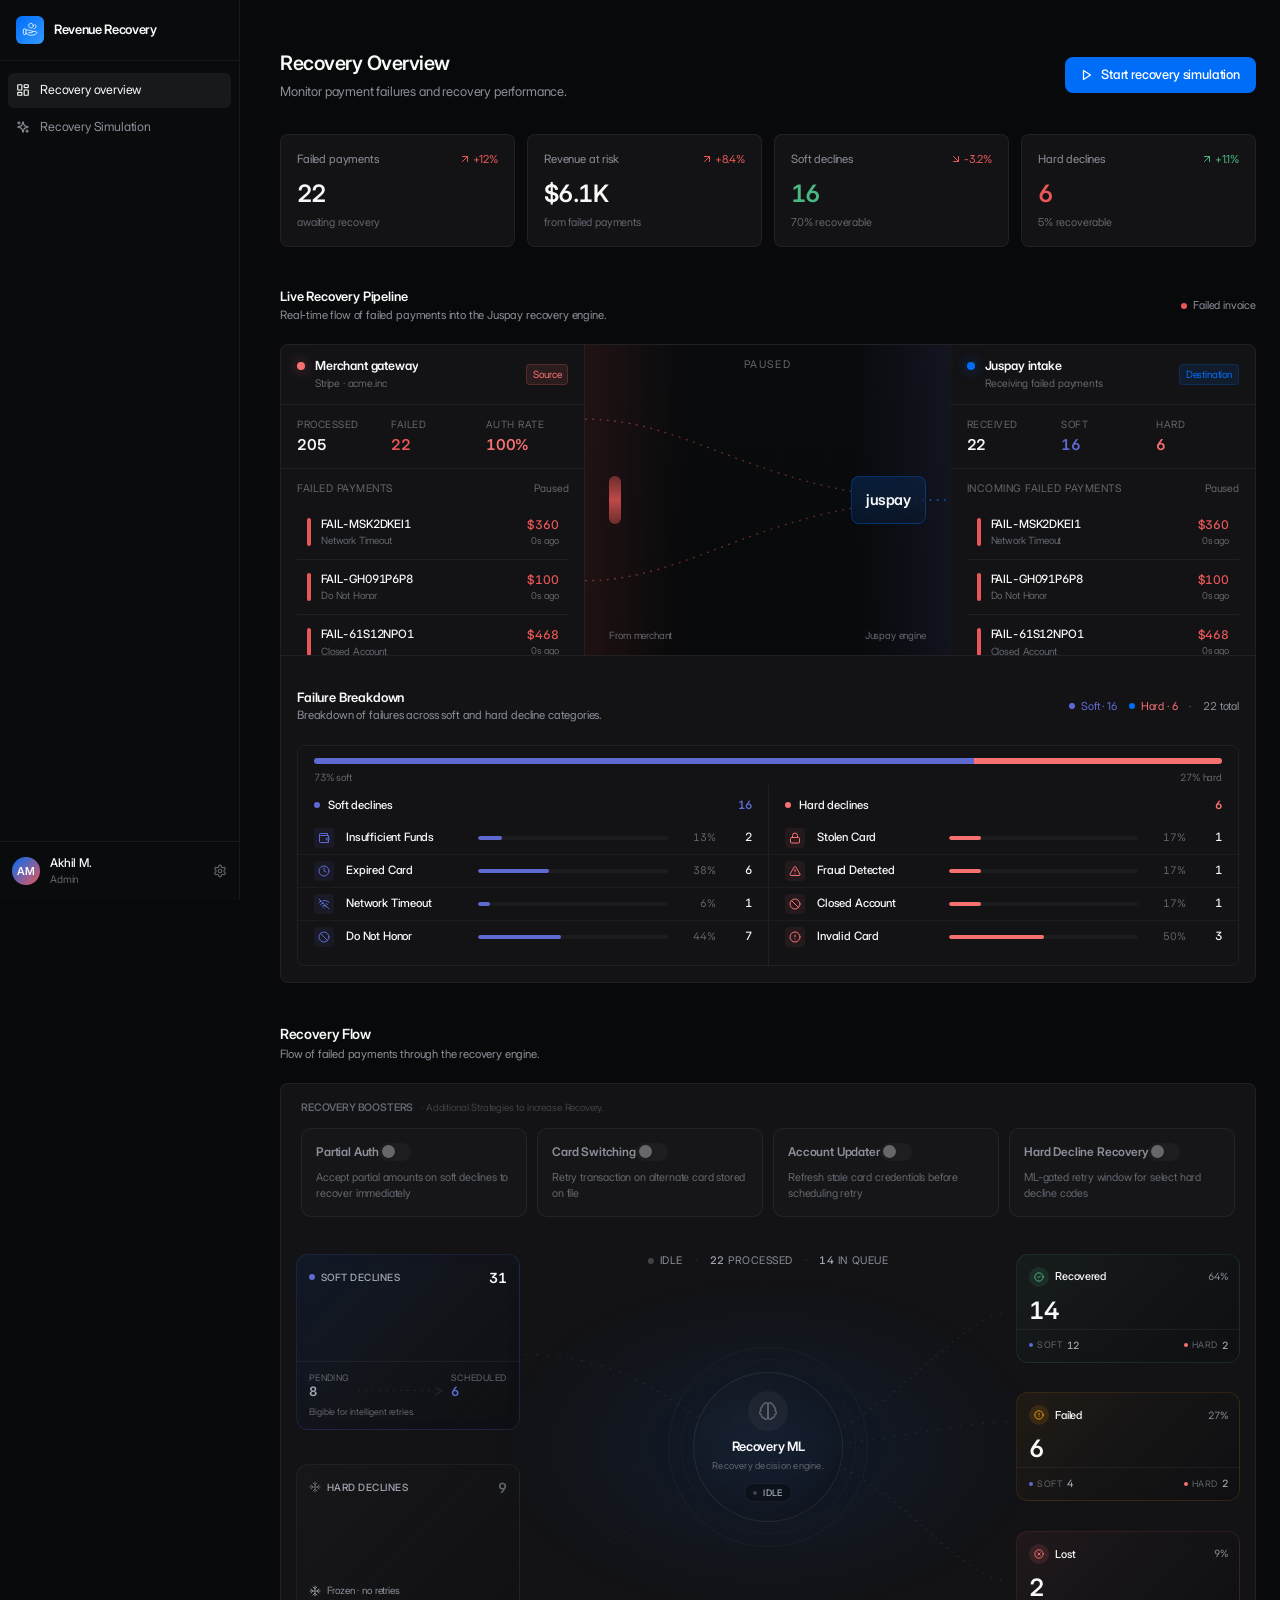
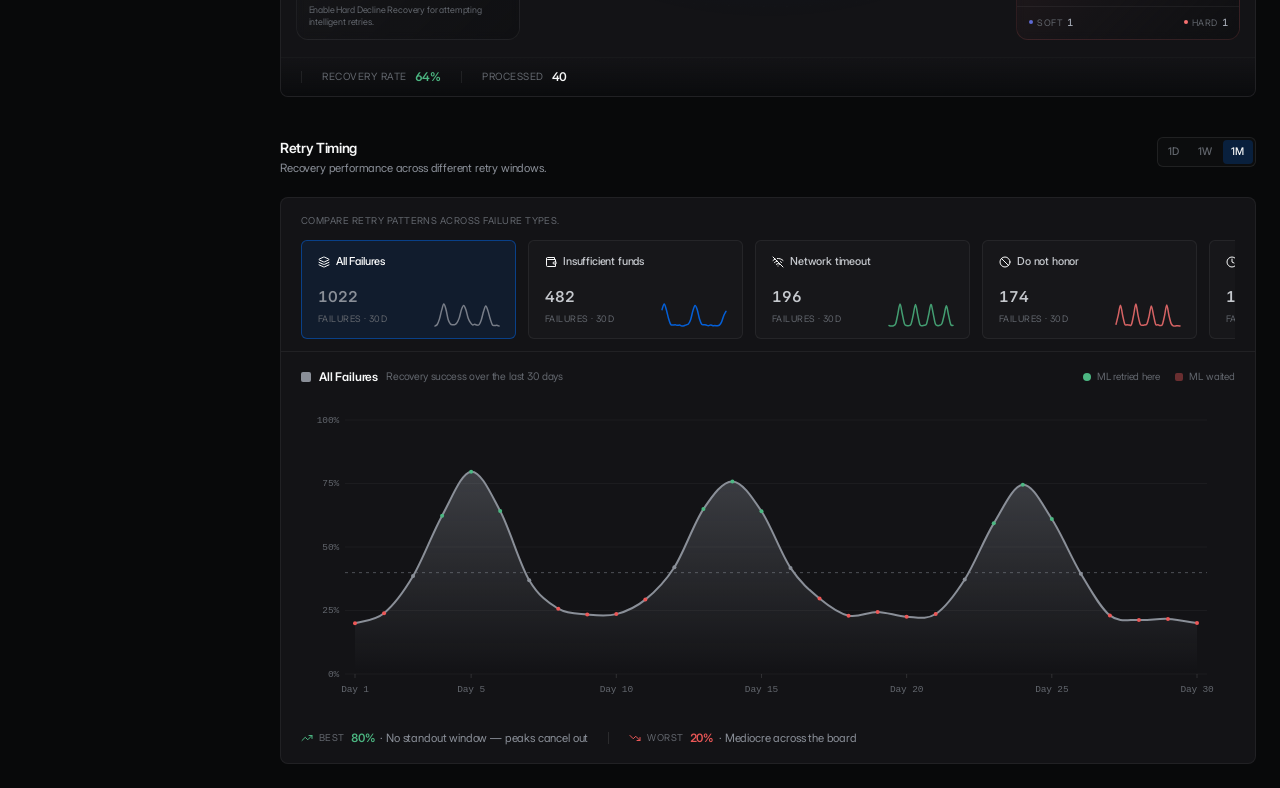
==== index.html @ af8d5d57 "Landing: single-colour headline, update subheader copy to 'See how...' Co-Authored-By: Claude Sonnet" ====
<!DOCTYPE html><html lang="en"><head><meta charSet="utf-8"/><link rel="preconnect" href="https://fonts.googleapis.com"/><link rel="preconnect" href="https://fonts.gstatic.com"/><meta name="viewport" content="width=device-width, initial-scale=1"/><style>*,:after,:before{--tw-border-spacing-x:0;--tw-border-spacing-y:0;--tw-translate-x:0;--tw-translate-y:0;--tw-rotate:0;--tw-skew-x:0;--tw-skew-y:0;--tw-scale-x:1;--tw-scale-y:1;--tw-pan-x: ;--tw-pan-y: ;--tw-pinch-zoom: ;--tw-scroll-snap-strictness:proximity;--tw-gradient-from-position: ;--tw-gradient-via-position: ;--tw-gradient-to-position: ;--tw-ordinal: ;--tw-slashed-zero: ;--tw-numeric-figure: ;--tw-numeric-spacing: ;--tw-numeric-fraction: ;--tw-ring-inset: ;--tw-ring-offset-width:0px;--tw-ring-offset-color:#fff;--tw-ring-color:rgba(59,130,246,.5);--tw-ring-offset-shadow:0 0 #0000;--tw-ring-shadow:0 0 #0000;--tw-shadow:0 0 #0000;--tw-shadow-colored:0 0 #0000;--tw-blur: ;--tw-brightness: ;--tw-contrast: ;--tw-grayscale: ;--tw-hue-rotate: ;--tw-invert: ;--tw-saturate: ;--tw-sepia: ;--tw-drop-shadow: ;--tw-backdrop-blur: ;--tw-backdrop-brightness: ;--tw-backdrop-contrast: ;--tw-backdrop-grayscale: ;--tw-backdrop-hue-rotate: ;--tw-backdrop-invert: ;--tw-backdrop-opacity: ;--tw-backdrop-saturate: ;--tw-backdrop-sepia: ;--tw-contain-size: ;--tw-contain-layout: ;--tw-contain-paint: ;--tw-contain-style: }::backdrop{--tw-border-spacing-x:0;--tw-border-spacing-y:0;--tw-translate-x:0;--tw-translate-y:0;--tw-rotate:0;--tw-skew-x:0;--tw-skew-y:0;--tw-scale-x:1;--tw-scale-y:1;--tw-pan-x: ;--tw-pan-y: ;--tw-pinch-zoom: ;--tw-scroll-snap-strictness:proximity;--tw-gradient-from-position: ;--tw-gradient-via-position: ;--tw-gradient-to-position: ;--tw-ordinal: ;--tw-slashed-zero: ;--tw-numeric-figure: ;--tw-numeric-spacing: ;--tw-numeric-fraction: ;--tw-ring-inset: ;--tw-ring-offset-width:0px;--tw-ring-offset-color:#fff;--tw-ring-color:rgba(59,130,246,.5);--tw-ring-offset-shadow:0 0 #0000;--tw-ring-shadow:0 0 #0000;--tw-shadow:0 0 #0000;--tw-shadow-colored:0 0 #0000;--tw-blur: ;--tw-brightness: ;--tw-contrast: ;--tw-grayscale: ;--tw-hue-rotate: ;--tw-invert: ;--tw-saturate: ;--tw-sepia: ;--tw-drop-shadow: ;--tw-backdrop-blur: ;--tw-backdrop-brightness: ;--tw-backdrop-contrast: ;--tw-backdrop-grayscale: ;--tw-backdrop-hue-rotate: ;--tw-backdrop-invert: ;--tw-backdrop-opacity: ;--tw-backdrop-saturate: ;--tw-backdrop-sepia: ;--tw-contain-size: ;--tw-contain-layout: ;--tw-contain-paint: ;--tw-contain-style: }/*
! tailwindcss v3.4.19 | MIT License | https://tailwindcss.com
*/*,:after,:before{box-sizing:border-box;border:0 solid #e5e7eb}:after,:before{--tw-content:""}:host,html{line-height:1.5;-webkit-text-size-adjust:100%;-moz-tab-size:4;-o-tab-size:4;tab-size:4;font-family:ui-sans-serif,system-ui,sans-serif,Apple Color Emoji,Segoe UI Emoji,Segoe UI Symbol,Noto Color Emoji;font-feature-settings:normal;font-variation-settings:normal;-webkit-tap-highlight-color:transparent}body{margin:0;line-height:inherit}hr{height:0;color:inherit;border-top-width:1px}abbr:where([title]){-webkit-text-decoration:underline dotted;text-decoration:underline dotted}h1,h2,h3,h4,h5,h6{font-size:inherit;font-weight:inherit}a{color:inherit;text-decoration:inherit}b,strong{font-weight:bolder}code,kbd,pre,samp{font-family:ui-monospace,SFMono-Regular,Menlo,Monaco,Consolas,Liberation Mono,Courier New,monospace;font-feature-settings:normal;font-variation-settings:normal;font-size:1em}small{font-size:80%}sub,sup{font-size:75%;line-height:0;position:relative;vertical-align:baseline}sub{bottom:-.25em}sup{top:-.5em}table{text-indent:0;border-color:inherit;border-collapse:collapse}button,input,optgroup,select,textarea{font-family:inherit;font-feature-settings:inherit;font-variation-settings:inherit;font-size:100%;font-weight:inherit;line-height:inherit;letter-spacing:inherit;color:inherit;margin:0;padding:0}button,select{text-transform:none}button,input:where([type=button]),input:where([type=reset]),input:where([type=submit]){-webkit-appearance:button;background-color:transparent;background-image:none}:-moz-focusring{outline:auto}:-moz-ui-invalid{box-shadow:none}progress{vertical-align:baseline}::-webkit-inner-spin-button,::-webkit-outer-spin-button{height:auto}[type=search]{-webkit-appearance:textfield;outline-offset:-2px}::-webkit-search-decoration{-webkit-appearance:none}::-webkit-file-upload-button{-webkit-appearance:button;font:inherit}summary{display:list-item}blockquote,dd,dl,figure,h1,h2,h3,h4,h5,h6,hr,p,pre{margin:0}fieldset{margin:0}fieldset,legend{padding:0}menu,ol,ul{list-style:none;margin:0;padding:0}dialog{padding:0}textarea{resize:vertical}input::-moz-placeholder,textarea::-moz-placeholder{opacity:1;color:#9ca3af}input::placeholder,textarea::placeholder{opacity:1;color:#9ca3af}[role=button],button{cursor:pointer}:disabled{cursor:default}audio,canvas,embed,iframe,img,object,svg,video{display:block;vertical-align:middle}img,video{max-width:100%;height:auto}[hidden]:where(:not([hidden=until-found])){display:none}.container{width:100%}@media (min-width:640px){.container{max-width:640px}}@media (min-width:768px){.container{max-width:768px}}@media (min-width:1024px){.container{max-width:1024px}}@media (min-width:1280px){.container{max-width:1280px}}@media (min-width:1536px){.container{max-width:1536px}}.pointer-events-none{pointer-events:none}.visible{visibility:visible}.fixed{position:fixed}.absolute{position:absolute}.relative{position:relative}.sticky{position:sticky}.inset-0{inset:0}.inset-y-0{top:0;bottom:0}.-bottom-4{bottom:-1rem}.bottom-0{bottom:0}.bottom-3{bottom:.75rem}.left-0{left:0}.left-1\/2{left:50%}.left-2\.5{left:.625rem}.left-4{left:1rem}.left-6{left:1.5rem}.right-0{right:0}.right-2{right:.5rem}.right-4{right:1rem}.right-6{right:1.5rem}.top-0{top:0}.top-1{top:.25rem}.top-1\/2{top:50%}.top-1\/4{top:25%}.top-3{top:.75rem}.top-4{top:1rem}.top-\[2px\]{top:2px}.z-0{z-index:0}.z-10{z-index:10}.z-20{z-index:20}.z-40{z-index:40}.col-span-3{grid-column:span 3/span 3}.col-span-6{grid-column:span 6/span 6}.-mx-4{margin-left:-1rem;margin-right:-1rem}.mx-2{margin-left:.5rem;margin-right:.5rem}.mx-auto{margin-left:auto;margin-right:auto}.my-1{margin-top:.25rem;margin-bottom:.25rem}.mb-0\.5{margin-bottom:.125rem}.mb-1{margin-bottom:.25rem}.mb-1\.5{margin-bottom:.375rem}.mb-2{margin-bottom:.5rem}.mb-3{margin-bottom:.75rem}.mb-4{margin-bottom:1rem}.mb-6{margin-bottom:1.5rem}.mb-8{margin-bottom:2rem}.mb-\[3px\]{margin-bottom:3px}.mr-1{margin-right:.25rem}.mr-1\.5{margin-right:.375rem}.mt-0\.5{margin-top:.125rem}.mt-1{margin-top:.25rem}.mt-1\.5{margin-top:.375rem}.mt-2{margin-top:.5rem}.mt-2\.5{margin-top:.625rem}.mt-3{margin-top:.75rem}.mt-4{margin-top:1rem}.mt-6{margin-top:1.5rem}.mt-8{margin-top:2rem}.mt-auto{margin-top:auto}.block{display:block}.inline-block{display:inline-block}.inline{display:inline}.flex{display:flex}.inline-flex{display:inline-flex}.grid{display:grid}.h-1{height:.25rem}.h-1\.5{height:.375rem}.h-10{height:2.5rem}.h-12{height:3rem}.h-16{height:4rem}.h-2{height:.5rem}.h-2\.5{height:.625rem}.h-20{height:5rem}.h-24{height:6rem}.h-3{height:.75rem}.h-3\.5{height:.875rem}.h-32{height:8rem}.h-36{height:9rem}.h-4{height:1rem}.h-48{height:12rem}.h-5{height:1.25rem}.h-6{height:1.5rem}.h-64{height:16rem}.h-7{height:1.75rem}.h-8{height:2rem}.h-80{height:20rem}.h-9{height:2.25rem}.h-\[14px\]{height:14px}.h-\[150px\]{height:150px}.h-\[175px\]{height:175px}.h-\[180px\]{height:180px}.h-\[18px\]{height:18px}.h-\[200px\]{height:200px}.h-\[3px\]{height:3px}.h-full{height:100%}.h-px{height:1px}.h-screen{height:100vh}.max-h-32{max-height:8rem}.max-h-96{max-height:24rem}.min-h-0{min-height:0}.min-h-\[230px\]{min-height:230px}.min-h-\[260px\]{min-height:260px}.min-h-\[300px\]{min-height:300px}.min-h-\[400px\]{min-height:400px}.min-h-screen{min-height:100vh}.w-1{width:.25rem}.w-1\.5{width:.375rem}.w-1\/4{width:25%}.w-10{width:2.5rem}.w-12{width:3rem}.w-14{width:3.5rem}.w-16{width:4rem}.w-2{width:.5rem}.w-2\.5{width:.625rem}.w-20{width:5rem}.w-24{width:6rem}.w-3{width:.75rem}.w-3\.5{width:.875rem}.w-32{width:8rem}.w-36{width:9rem}.w-4{width:1rem}.w-48{width:12rem}.w-5{width:1.25rem}.w-6{width:1.5rem}.w-64{width:16rem}.w-7{width:1.75rem}.w-8{width:2rem}.w-9{width:2.25rem}.w-\[120px\]{width:120px}.w-\[14px\]{width:14px}.w-\[150px\]{width:150px}.w-\[175px\]{width:175px}.w-\[180px\]{width:180px}.w-\[200px\]{width:200px}.w-\[240px\]{width:240px}.w-\[2px\]{width:2px}.w-full{width:100%}.w-px{width:1px}.min-w-0{min-width:0}.max-w-6xl{max-width:72rem}.max-w-\[1400px\]{max-width:1400px}.max-w-\[640px\]{max-width:640px}.flex-1{flex:1 1 0%}.flex-shrink-0,.shrink-0{flex-shrink:0}.-translate-x-1\/2{--tw-translate-x:-50%}.-translate-x-1\/2,.-translate-y-1\/2{transform:translate(var(--tw-translate-x),var(--tw-translate-y)) rotate(var(--tw-rotate)) skewX(var(--tw-skew-x)) skewY(var(--tw-skew-y)) scaleX(var(--tw-scale-x)) scaleY(var(--tw-scale-y))}.-translate-y-1\/2{--tw-translate-y:-50%}.translate-x-0\.5{--tw-translate-x:0.125rem}.translate-x-0\.5,.translate-x-5{transform:translate(var(--tw-translate-x),var(--tw-translate-y)) rotate(var(--tw-rotate)) skewX(var(--tw-skew-x)) skewY(var(--tw-skew-y)) scaleX(var(--tw-scale-x)) scaleY(var(--tw-scale-y))}.translate-x-5{--tw-translate-x:1.25rem}.translate-x-\[16px\]{--tw-translate-x:16px}.translate-x-\[16px\],.translate-x-\[2px\]{transform:translate(var(--tw-translate-x),var(--tw-translate-y)) rotate(var(--tw-rotate)) skewX(var(--tw-skew-x)) skewY(var(--tw-skew-y)) scaleX(var(--tw-scale-x)) scaleY(var(--tw-scale-y))}.translate-x-\[2px\]{--tw-translate-x:2px}.transform{transform:translate(var(--tw-translate-x),var(--tw-translate-y)) rotate(var(--tw-rotate)) skewX(var(--tw-skew-x)) skewY(var(--tw-skew-y)) scaleX(var(--tw-scale-x)) scaleY(var(--tw-scale-y))}.animate-\[fadeIn_240ms_ease-out\]{animation:fadeIn .24s ease-out}@keyframes pulse{50%{opacity:.5}}.animate-pulse{animation:pulse 2s cubic-bezier(.4,0,.6,1) infinite}@keyframes spin{to{transform:rotate(1turn)}}.animate-spin{animation:spin 1s linear infinite}.cursor-crosshair{cursor:crosshair}.cursor-pointer{cursor:pointer}.select-none{-webkit-user-select:none;-moz-user-select:none;user-select:none}.resize{resize:both}.scroll-mt-16{scroll-margin-top:4rem}.appearance-none{-webkit-appearance:none;-moz-appearance:none;appearance:none}.grid-cols-1{grid-template-columns:repeat(1,minmax(0,1fr))}.grid-cols-12{grid-template-columns:repeat(12,minmax(0,1fr))}.grid-cols-2{grid-template-columns:repeat(2,minmax(0,1fr))}.grid-cols-3{grid-template-columns:repeat(3,minmax(0,1fr))}.grid-cols-4{grid-template-columns:repeat(4,minmax(0,1fr))}.grid-cols-5{grid-template-columns:repeat(5,minmax(0,1fr))}.grid-cols-\[1fr_1\.2fr_1fr\]{grid-template-columns:1fr 1.2fr 1fr}.grid-cols-\[340px_1fr\]{grid-template-columns:340px 1fr}.flex-col{flex-direction:column}.items-start{align-items:flex-start}.items-end{align-items:flex-end}.items-center{align-items:center}.items-baseline{align-items:baseline}.items-stretch{align-items:stretch}.justify-end{justify-content:flex-end}.justify-center{justify-content:center}.justify-between{justify-content:space-between}.gap-0\.5{gap:.125rem}.gap-1{gap:.25rem}.gap-1\.5{gap:.375rem}.gap-2{gap:.5rem}.gap-2\.5{gap:.625rem}.gap-3{gap:.75rem}.gap-4{gap:1rem}.gap-5{gap:1.25rem}.gap-6{gap:1.5rem}.gap-8{gap:2rem}.gap-\[2px\]{gap:2px}.gap-\[3px\]{gap:3px}.space-y-0\.5>:not([hidden])~:not([hidden]){--tw-space-y-reverse:0;margin-top:calc(.125rem * calc(1 - var(--tw-space-y-reverse)));margin-bottom:calc(.125rem * var(--tw-space-y-reverse))}.space-y-1>:not([hidden])~:not([hidden]){--tw-space-y-reverse:0;margin-top:calc(.25rem * calc(1 - var(--tw-space-y-reverse)));margin-bottom:calc(.25rem * var(--tw-space-y-reverse))}.space-y-1\.5>:not([hidden])~:not([hidden]){--tw-space-y-reverse:0;margin-top:calc(.375rem * calc(1 - var(--tw-space-y-reverse)));margin-bottom:calc(.375rem * var(--tw-space-y-reverse))}.space-y-2>:not([hidden])~:not([hidden]){--tw-space-y-reverse:0;margin-top:calc(.5rem * calc(1 - var(--tw-space-y-reverse)));margin-bottom:calc(.5rem * var(--tw-space-y-reverse))}.space-y-2\.5>:not([hidden])~:not([hidden]){--tw-space-y-reverse:0;margin-top:calc(.625rem * calc(1 - var(--tw-space-y-reverse)));margin-bottom:calc(.625rem * var(--tw-space-y-reverse))}.space-y-3>:not([hidden])~:not([hidden]){--tw-space-y-reverse:0;margin-top:calc(.75rem * calc(1 - var(--tw-space-y-reverse)));margin-bottom:calc(.75rem * var(--tw-space-y-reverse))}.space-y-4>:not([hidden])~:not([hidden]){--tw-space-y-reverse:0;margin-top:calc(1rem * calc(1 - var(--tw-space-y-reverse)));margin-bottom:calc(1rem * var(--tw-space-y-reverse))}.space-y-6>:not([hidden])~:not([hidden]){--tw-space-y-reverse:0;margin-top:calc(1.5rem * calc(1 - var(--tw-space-y-reverse)));margin-bottom:calc(1.5rem * var(--tw-space-y-reverse))}.divide-x>:not([hidden])~:not([hidden]){--tw-divide-x-reverse:0;border-right-width:calc(1px * var(--tw-divide-x-reverse));border-left-width:calc(1px * calc(1 - var(--tw-divide-x-reverse)))}.divide-y>:not([hidden])~:not([hidden]){--tw-divide-y-reverse:0;border-top-width:calc(1px * calc(1 - var(--tw-divide-y-reverse)));border-bottom-width:calc(1px * var(--tw-divide-y-reverse))}.divide-white\/\[0\.04\]>:not([hidden])~:not([hidden]){border-color:hsla(0,0%,100%,.04)}.divide-white\/\[0\.06\]>:not([hidden])~:not([hidden]){border-color:hsla(0,0%,100%,.06)}.overflow-hidden{overflow:hidden}.overflow-visible{overflow:visible}.overflow-x-auto{overflow-x:auto}.overflow-y-auto{overflow-y:auto}.truncate{overflow:hidden;text-overflow:ellipsis}.truncate,.whitespace-nowrap{white-space:nowrap}.rounded{border-radius:.25rem}.rounded-2xl{border-radius:1rem}.rounded-3xl{border-radius:1.5rem}.rounded-\[1\.5px\]{border-radius:1.5px}.rounded-full{border-radius:9999px}.rounded-lg{border-radius:.5rem}.rounded-md{border-radius:.375rem}.rounded-sm{border-radius:.125rem}.rounded-xl{border-radius:.75rem}.rounded-t{border-top-left-radius:.25rem;border-top-right-radius:.25rem}.border{border-width:1px}.border-2{border-width:2px}.border-4{border-width:4px}.border-\[1\.5px\]{border-width:1.5px}.border-b{border-bottom-width:1px}.border-l{border-left-width:1px}.border-r{border-right-width:1px}.border-t{border-top-width:1px}.border-dashed{border-style:dashed}.border-\[\#4cb782\]\/30{border-color:rgba(76,183,130,.3)}.border-\[\#006DF9\]\/10{border-color:rgba(0,109,249,.1)}.border-\[\#006DF9\]\/15{border-color:rgba(0,109,249,.15)}.border-\[\#006DF9\]\/20{border-color:rgba(0,109,249,.2)}.border-\[\#006DF9\]\/30{border-color:rgba(0,109,249,.3)}.border-\[\#006DF9\]\/35{border-color:rgba(0,109,249,.35)}.border-\[\#006DF9\]\/40{border-color:rgba(0,109,249,.4)}.border-\[\#006DF9\]\/45{border-color:rgba(0,109,249,.45)}.border-\[\#eb5757\]\/30{border-color:rgba(235,87,87,.3)}.border-\[\#f2994a\]\/20{border-color:rgba(242,153,74,.2)}.border-blue-500\/10{border-color:rgba(59,130,246,.1)}.border-blue-500\/20{border-color:rgba(59,130,246,.2)}.border-blue-500\/30{border-color:rgba(59,130,246,.3)}.border-blue-500\/50{border-color:rgba(59,130,246,.5)}.border-cyan-500\/30{border-color:rgba(6,182,212,.3)}.border-cyan-500\/40{border-color:rgba(6,182,212,.4)}.border-emerald-500\/20{border-color:rgba(16,185,129,.2)}.border-emerald-500\/30{border-color:rgba(16,185,129,.3)}.border-gray-300{--tw-border-opacity:1;border-color:rgb(209 213 219/var(--tw-border-opacity,1))}.border-gray-400{--tw-border-opacity:1;border-color:rgb(156 163 175/var(--tw-border-opacity,1))}.border-gray-600{--tw-border-opacity:1;border-color:rgb(75 85 99/var(--tw-border-opacity,1))}.border-gray-700{--tw-border-opacity:1;border-color:rgb(55 65 81/var(--tw-border-opacity,1))}.border-gray-700\/30{border-color:rgba(55,65,81,.3)}.border-gray-800{--tw-border-opacity:1;border-color:rgb(31 41 55/var(--tw-border-opacity,1))}.border-gray-800\/30{border-color:rgba(31,41,55,.3)}.border-gray-800\/50{border-color:rgba(31,41,55,.5)}.border-green-500\/20{border-color:rgba(34,197,94,.2)}.border-green-500\/30{border-color:rgba(34,197,94,.3)}.border-orange-500\/20{border-color:rgba(249,115,22,.2)}.border-orange-500\/30{border-color:rgba(249,115,22,.3)}.border-purple-500\/20{border-color:rgba(168,85,247,.2)}.border-purple-500\/30{border-color:rgba(168,85,247,.3)}.border-red-500\/20{border-color:rgba(239,68,68,.2)}.border-red-500\/30{border-color:rgba(239,68,68,.3)}.border-slate-600{--tw-border-opacity:1;border-color:rgb(71 85 105/var(--tw-border-opacity,1))}.border-slate-700{--tw-border-opacity:1;border-color:rgb(51 65 85/var(--tw-border-opacity,1))}.border-white\/\[0\.025\]{border-color:hsla(0,0%,100%,.025)}.border-white\/\[0\.04\]{border-color:hsla(0,0%,100%,.04)}.border-white\/\[0\.05\]{border-color:hsla(0,0%,100%,.05)}.border-white\/\[0\.06\]{border-color:hsla(0,0%,100%,.06)}.border-white\/\[0\.08\]{border-color:hsla(0,0%,100%,.08)}.border-yellow-500\/20{border-color:rgba(234,179,8,.2)}.border-yellow-500\/30{border-color:rgba(234,179,8,.3)}.border-t-blue-500{--tw-border-opacity:1;border-top-color:rgb(59 130 246/var(--tw-border-opacity,1))}.bg-\[\#08090a\]{--tw-bg-opacity:1;background-color:rgb(8 9 10/var(--tw-bg-opacity,1))}.bg-\[\#08090a\]\/40{background-color:rgba(8,9,10,.4)}.bg-\[\#08090a\]\/80{background-color:rgba(8,9,10,.8)}.bg-\[\#0a0a0f\]{--tw-bg-opacity:1;background-color:rgb(10 10 15/var(--tw-bg-opacity,1))}.bg-\[\#0a0b0d\]{--tw-bg-opacity:1;background-color:rgb(10 11 13/var(--tw-bg-opacity,1))}.bg-\[\#0d0e10\]{--tw-bg-opacity:1;background-color:rgb(13 14 16/var(--tw-bg-opacity,1))}.bg-\[\#0d0e10\]\/40{background-color:rgba(13,14,16,.4)}.bg-\[\#0f1012\]{--tw-bg-opacity:1;background-color:rgb(15 16 18/var(--tw-bg-opacity,1))}.bg-\[\#131316\]{--tw-bg-opacity:1;background-color:rgb(19 19 22/var(--tw-bg-opacity,1))}.bg-\[\#3f4147\]{--tw-bg-opacity:1;background-color:rgb(63 65 71/var(--tw-bg-opacity,1))}.bg-\[\#4cb782\]{--tw-bg-opacity:1;background-color:rgb(76 183 130/var(--tw-bg-opacity,1))}.bg-\[\#4cb782\]\/10{background-color:rgba(76,183,130,.1)}.bg-\[\#4cb782\]\/5{background-color:rgba(76,183,130,.05)}.bg-\[\#006DF9\]{--tw-bg-opacity:1;background-color:rgb(0 109 249/var(--tw-bg-opacity,1))}.bg-\[\#006DF9\]\/10{background-color:rgba(0,109,249,.1)}.bg-\[\#006DF9\]\/15{background-color:rgba(0,109,249,.15)}.bg-\[\#006DF9\]\/20{background-color:rgba(0,109,249,.2)}.bg-\[\#62666d\]{--tw-bg-opacity:1;background-color:rgb(98 102 109/var(--tw-bg-opacity,1))}.bg-\[\#8a8f98\]{--tw-bg-opacity:1;background-color:rgb(138 143 152/var(--tw-bg-opacity,1))}.bg-\[\#eb5757\]{--tw-bg-opacity:1;background-color:rgb(235 87 87/var(--tw-bg-opacity,1))}.bg-\[\#eb5757\]\/10{background-color:rgba(235,87,87,.1)}.bg-\[\#eb5757\]\/15{background-color:rgba(235,87,87,.15)}.bg-\[\#eb5757\]\/40{background-color:rgba(235,87,87,.4)}.bg-\[\#eb5757\]\/5{background-color:rgba(235,87,87,.05)}.bg-\[\#f2994a\]\/10{background-color:rgba(242,153,74,.1)}.bg-amber-500{--tw-bg-opacity:1;background-color:rgb(245 158 11/var(--tw-bg-opacity,1))}.bg-black{--tw-bg-opacity:1;background-color:rgb(0 0 0/var(--tw-bg-opacity,1))}.bg-black\/20{background-color:rgba(0,0,0,.2)}.bg-black\/30{background-color:rgba(0,0,0,.3)}.bg-black\/50{background-color:rgba(0,0,0,.5)}.bg-blue-400{--tw-bg-opacity:1;background-color:rgb(96 165 250/var(--tw-bg-opacity,1))}.bg-blue-500{--tw-bg-opacity:1;background-color:rgb(59 130 246/var(--tw-bg-opacity,1))}.bg-blue-500\/10{background-color:rgba(59,130,246,.1)}.bg-blue-500\/20{background-color:rgba(59,130,246,.2)}.bg-blue-900\/10{background-color:rgba(30,58,138,.1)}.bg-emerald-500{--tw-bg-opacity:1;background-color:rgb(16 185 129/var(--tw-bg-opacity,1))}.bg-emerald-500\/10{background-color:rgba(16,185,129,.1)}.bg-emerald-500\/20{background-color:rgba(16,185,129,.2)}.bg-emerald-500\/30{background-color:rgba(16,185,129,.3)}.bg-emerald-500\/60{background-color:rgba(16,185,129,.6)}.bg-emerald-900\/10{background-color:rgba(6,78,59,.1)}.bg-gray-100\/50{background-color:rgba(243,244,246,.5)}.bg-gray-300{--tw-bg-opacity:1;background-color:rgb(209 213 219/var(--tw-bg-opacity,1))}.bg-gray-400{--tw-bg-opacity:1;background-color:rgb(156 163 175/var(--tw-bg-opacity,1))}.bg-gray-600{--tw-bg-opacity:1;background-color:rgb(75 85 99/var(--tw-bg-opacity,1))}.bg-gray-700{--tw-bg-opacity:1;background-color:rgb(55 65 81/var(--tw-bg-opacity,1))}.bg-gray-800{--tw-bg-opacity:1;background-color:rgb(31 41 55/var(--tw-bg-opacity,1))}.bg-gray-800\/30{background-color:rgba(31,41,55,.3)}.bg-gray-800\/50{background-color:rgba(31,41,55,.5)}.bg-gray-800\/90{background-color:rgba(31,41,55,.9)}.bg-gray-900\/30{background-color:rgba(17,24,39,.3)}.bg-gray-900\/50{background-color:rgba(17,24,39,.5)}.bg-gray-900\/80{background-color:rgba(17,24,39,.8)}.bg-green-500{--tw-bg-opacity:1;background-color:rgb(34 197 94/var(--tw-bg-opacity,1))}.bg-green-500\/10{background-color:rgba(34,197,94,.1)}.bg-green-500\/20{background-color:rgba(34,197,94,.2)}.bg-orange-500\/10{background-color:rgba(249,115,22,.1)}.bg-orange-900\/10{background-color:rgba(124,45,18,.1)}.bg-pink-500{--tw-bg-opacity:1;background-color:rgb(236 72 153/var(--tw-bg-opacity,1))}.bg-purple-500{--tw-bg-opacity:1;background-color:rgb(168 85 247/var(--tw-bg-opacity,1))}.bg-purple-500\/10{background-color:rgba(168,85,247,.1)}.bg-purple-500\/20{background-color:rgba(168,85,247,.2)}.bg-red-500{--tw-bg-opacity:1;background-color:rgb(239 68 68/var(--tw-bg-opacity,1))}.bg-red-500\/10{background-color:rgba(239,68,68,.1)}.bg-red-500\/20{background-color:rgba(239,68,68,.2)}.bg-red-900\/10{background-color:rgba(127,29,29,.1)}.bg-slate-700{--tw-bg-opacity:1;background-color:rgb(51 65 85/var(--tw-bg-opacity,1))}.bg-slate-800{--tw-bg-opacity:1;background-color:rgb(30 41 59/var(--tw-bg-opacity,1))}.bg-slate-800\/30{background-color:rgba(30,41,59,.3)}.bg-slate-800\/50{background-color:rgba(30,41,59,.5)}.bg-slate-900{--tw-bg-opacity:1;background-color:rgb(15 23 42/var(--tw-bg-opacity,1))}.bg-slate-900\/50{background-color:rgba(15,23,42,.5)}.bg-slate-900\/80{background-color:rgba(15,23,42,.8)}.bg-white{--tw-bg-opacity:1;background-color:rgb(255 255 255/var(--tw-bg-opacity,1))}.bg-white\/10{background-color:hsla(0,0%,100%,.1)}.bg-white\/\[0\.012\]{background-color:hsla(0,0%,100%,.012)}.bg-white\/\[0\.015\]{background-color:hsla(0,0%,100%,.015)}.bg-white\/\[0\.02\]{background-color:hsla(0,0%,100%,.02)}.bg-white\/\[0\.03\]{background-color:hsla(0,0%,100%,.03)}.bg-white\/\[0\.04\]{background-color:hsla(0,0%,100%,.04)}.bg-white\/\[0\.06\]{background-color:hsla(0,0%,100%,.06)}.bg-white\/\[0\.08\]{background-color:hsla(0,0%,100%,.08)}.bg-yellow-400{--tw-bg-opacity:1;background-color:rgb(250 204 21/var(--tw-bg-opacity,1))}.bg-yellow-500{--tw-bg-opacity:1;background-color:rgb(234 179 8/var(--tw-bg-opacity,1))}.bg-yellow-500\/10{background-color:rgba(234,179,8,.1)}.bg-yellow-500\/20{background-color:rgba(234,179,8,.2)}.bg-yellow-900\/10{background-color:rgba(113,63,18,.1)}.bg-gradient-to-b{background-image:linear-gradient(to bottom,var(--tw-gradient-stops))}.bg-gradient-to-br{background-image:linear-gradient(to bottom right,var(--tw-gradient-stops))}.bg-gradient-to-l{background-image:linear-gradient(to left,var(--tw-gradient-stops))}.bg-gradient-to-r{background-image:linear-gradient(to right,var(--tw-gradient-stops))}.bg-gradient-to-t{background-image:linear-gradient(to top,var(--tw-gradient-stops))}.from-\[\#0a0b0d\]{--tw-gradient-from:#0a0b0d var(--tw-gradient-from-position);--tw-gradient-to:rgba(10,11,13,0) var(--tw-gradient-to-position);--tw-gradient-stops:var(--tw-gradient-from),var(--tw-gradient-to)}.from-\[\#0d0e10\]{--tw-gradient-from:#0d0e10 var(--tw-gradient-from-position);--tw-gradient-to:rgba(13,14,16,0) var(--tw-gradient-to-position);--tw-gradient-stops:var(--tw-gradient-from),var(--tw-gradient-to)}.from-\[\#4cb782\]\/\[0\.06\]{--tw-gradient-from:rgba(76,183,130,.06) var(--tw-gradient-from-position);--tw-gradient-to:rgba(76,183,130,0) var(--tw-gradient-to-position);--tw-gradient-stops:var(--tw-gradient-from),var(--tw-gradient-to)}.from-\[\#006DF9\]{--tw-gradient-from:#006DF9 var(--tw-gradient-from-position);--tw-gradient-to:rgba(0,109,249,0) var(--tw-gradient-to-position);--tw-gradient-stops:var(--tw-gradient-from),var(--tw-gradient-to)}.from-\[\#006DF9\]\/10{--tw-gradient-from:rgba(0,109,249,.1) var(--tw-gradient-from-position);--tw-gradient-to:rgba(0,109,249,0) var(--tw-gradient-to-position);--tw-gradient-stops:var(--tw-gradient-from),var(--tw-gradient-to)}.from-\[\#006DF9\]\/20{--tw-gradient-from:rgba(0,109,249,.2) var(--tw-gradient-from-position);--tw-gradient-to:rgba(0,109,249,0) var(--tw-gradient-to-position);--tw-gradient-stops:var(--tw-gradient-from),var(--tw-gradient-to)}.from-\[\#eb5757\]\/10{--tw-gradient-from:rgba(235,87,87,.1) var(--tw-gradient-from-position);--tw-gradient-to:rgba(235,87,87,0) var(--tw-gradient-to-position);--tw-gradient-stops:var(--tw-gradient-from),var(--tw-gradient-to)}.from-\[\#eb5757\]\/40{--tw-gradient-from:rgba(235,87,87,.4) var(--tw-gradient-from-position);--tw-gradient-to:rgba(235,87,87,0) var(--tw-gradient-to-position);--tw-gradient-stops:var(--tw-gradient-from),var(--tw-gradient-to)}.from-\[\#eb5757\]\/\[0\.06\]{--tw-gradient-from:rgba(235,87,87,.06) var(--tw-gradient-from-position);--tw-gradient-to:rgba(235,87,87,0) var(--tw-gradient-to-position);--tw-gradient-stops:var(--tw-gradient-from),var(--tw-gradient-to)}.from-blue-400{--tw-gradient-from:#60a5fa var(--tw-gradient-from-position);--tw-gradient-to:rgba(96,165,250,0) var(--tw-gradient-to-position);--tw-gradient-stops:var(--tw-gradient-from),var(--tw-gradient-to)}.from-emerald-400{--tw-gradient-from:#34d399 var(--tw-gradient-from-position);--tw-gradient-to:rgba(52,211,153,0) var(--tw-gradient-to-position);--tw-gradient-stops:var(--tw-gradient-from),var(--tw-gradient-to)}.from-emerald-500\/30{--tw-gradient-from:rgba(16,185,129,.3) var(--tw-gradient-from-position);--tw-gradient-to:rgba(16,185,129,0) var(--tw-gradient-to-position);--tw-gradient-stops:var(--tw-gradient-from),var(--tw-gradient-to)}.from-emerald-900\/20{--tw-gradient-from:rgba(6,78,59,.2) var(--tw-gradient-from-position);--tw-gradient-to:rgba(6,78,59,0) var(--tw-gradient-to-position);--tw-gradient-stops:var(--tw-gradient-from),var(--tw-gradient-to)}.from-gray-100{--tw-gradient-from:#f3f4f6 var(--tw-gradient-from-position);--tw-gradient-to:rgba(243,244,246,0) var(--tw-gradient-to-position);--tw-gradient-stops:var(--tw-gradient-from),var(--tw-gradient-to)}.from-gray-200{--tw-gradient-from:#e5e7eb var(--tw-gradient-from-position);--tw-gradient-to:rgba(229,231,235,0) var(--tw-gradient-to-position);--tw-gradient-stops:var(--tw-gradient-from),var(--tw-gradient-to)}.from-gray-300{--tw-gradient-from:#d1d5db var(--tw-gradient-from-position);--tw-gradient-to:rgba(209,213,219,0) var(--tw-gradient-to-position);--tw-gradient-stops:var(--tw-gradient-from),var(--tw-gradient-to)}.from-red-500\/0{--tw-gradient-from:rgba(239,68,68,0) var(--tw-gradient-from-position);--tw-gradient-to:rgba(239,68,68,0) var(--tw-gradient-to-position);--tw-gradient-stops:var(--tw-gradient-from),var(--tw-gradient-to)}.from-red-900\/20{--tw-gradient-from:rgba(127,29,29,.2) var(--tw-gradient-from-position);--tw-gradient-to:rgba(127,29,29,0) var(--tw-gradient-to-position);--tw-gradient-stops:var(--tw-gradient-from),var(--tw-gradient-to)}.from-slate-800\/50{--tw-gradient-from:rgba(30,41,59,.5) var(--tw-gradient-from-position);--tw-gradient-to:rgba(30,41,59,0) var(--tw-gradient-to-position);--tw-gradient-stops:var(--tw-gradient-from),var(--tw-gradient-to)}.from-transparent{--tw-gradient-from:transparent var(--tw-gradient-from-position);--tw-gradient-to:transparent var(--tw-gradient-to-position);--tw-gradient-stops:var(--tw-gradient-from),var(--tw-gradient-to)}.via-\[\#4cb782\]\/\[0\.02\]{--tw-gradient-to:rgba(76,183,130,0) var(--tw-gradient-to-position);--tw-gradient-stops:var(--tw-gradient-from),rgba(76,183,130,.02) var(--tw-gradient-via-position),var(--tw-gradient-to)}.via-\[\#eb5757\]\/80{--tw-gradient-to:rgba(235,87,87,0) var(--tw-gradient-to-position);--tw-gradient-stops:var(--tw-gradient-from),rgba(235,87,87,.8) var(--tw-gradient-via-position),var(--tw-gradient-to)}.via-\[\#eb5757\]\/\[0\.02\]{--tw-gradient-to:rgba(235,87,87,0) var(--tw-gradient-to-position);--tw-gradient-stops:var(--tw-gradient-from),rgba(235,87,87,.02) var(--tw-gradient-via-position),var(--tw-gradient-to)}.via-blue-500{--tw-gradient-to:rgba(59,130,246,0) var(--tw-gradient-to-position);--tw-gradient-stops:var(--tw-gradient-from),#3b82f6 var(--tw-gradient-via-position),var(--tw-gradient-to)}.via-red-500\/5{--tw-gradient-to:rgba(239,68,68,0) var(--tw-gradient-to-position);--tw-gradient-stops:var(--tw-gradient-from),rgba(239,68,68,.05) var(--tw-gradient-via-position),var(--tw-gradient-to)}.to-\[\#08090a\]{--tw-gradient-to:#08090a var(--tw-gradient-to-position)}.to-\[\#006DF9\]\/5{--tw-gradient-to:rgba(0,109,249,.05) var(--tw-gradient-to-position)}.to-\[\#3399FF\]{--tw-gradient-to:#3399FF var(--tw-gradient-to-position)}.to-\[\#eb5757\]{--tw-gradient-to:#eb5757 var(--tw-gradient-to-position)}.to-\[\#eb5757\]\/40{--tw-gradient-to:rgba(235,87,87,.4) var(--tw-gradient-to-position)}.to-blue-500{--tw-gradient-to:#3b82f6 var(--tw-gradient-to-position)}.to-blue-900\/20{--tw-gradient-to:rgba(30,58,138,.2) var(--tw-gradient-to-position)}.to-emerald-500{--tw-gradient-to:#10b981 var(--tw-gradient-to-position)}.to-emerald-800\/10{--tw-gradient-to:rgba(6,95,70,.1) var(--tw-gradient-to-position)}.to-gray-200{--tw-gradient-to:#e5e7eb var(--tw-gradient-to-position)}.to-gray-300{--tw-gradient-to:#d1d5db var(--tw-gradient-to-position)}.to-gray-400{--tw-gradient-to:#9ca3af var(--tw-gradient-to-position)}.to-purple-400{--tw-gradient-to:#c084fc var(--tw-gradient-to-position)}.to-red-500\/0{--tw-gradient-to:rgba(239,68,68,0) var(--tw-gradient-to-position)}.to-red-800\/10{--tw-gradient-to:rgba(153,27,27,.1) var(--tw-gradient-to-position)}.to-slate-900\/50{--tw-gradient-to:rgba(15,23,42,.5) var(--tw-gradient-to-position)}.to-transparent{--tw-gradient-to:transparent var(--tw-gradient-to-position)}.bg-clip-text{-webkit-background-clip:text;background-clip:text}.p-0\.5{padding:.125rem}.p-1\.5{padding:.375rem}.p-2{padding:.5rem}.p-3{padding:.75rem}.p-4{padding:1rem}.p-5{padding:1.25rem}.p-6{padding:1.5rem}.p-8{padding:2rem}.px-1{padding-left:.25rem;padding-right:.25rem}.px-1\.5{padding-left:.375rem;padding-right:.375rem}.px-12{padding-left:3rem;padding-right:3rem}.px-2{padding-left:.5rem;padding-right:.5rem}.px-2\.5{padding-left:.625rem;padding-right:.625rem}.px-3{padding-left:.75rem;padding-right:.75rem}.px-3\.5{padding-left:.875rem;padding-right:.875rem}.px-4{padding-left:1rem;padding-right:1rem}.px-5{padding-left:1.25rem;padding-right:1.25rem}.px-6{padding-left:1.5rem;padding-right:1.5rem}.py-0\.5{padding-top:.125rem;padding-bottom:.125rem}.py-1{padding-top:.25rem;padding-bottom:.25rem}.py-1\.5{padding-top:.375rem;padding-bottom:.375rem}.py-10{padding-top:2.5rem;padding-bottom:2.5rem}.py-12{padding-top:3rem;padding-bottom:3rem}.py-2{padding-top:.5rem;padding-bottom:.5rem}.py-2\.5{padding-top:.625rem;padding-bottom:.625rem}.py-3{padding-top:.75rem;padding-bottom:.75rem}.py-3\.5{padding-top:.875rem;padding-bottom:.875rem}.py-4{padding-top:1rem;padding-bottom:1rem}.py-6{padding-top:1.5rem;padding-bottom:1.5rem}.py-8{padding-top:2rem;padding-bottom:2rem}.py-\[1px\]{padding-top:1px;padding-bottom:1px}.pb-1\.5{padding-bottom:.375rem}.pb-2{padding-bottom:.5rem}.pb-2\.5{padding-bottom:.625rem}.pb-3{padding-bottom:.75rem}.pb-4{padding-bottom:1rem}.pb-5{padding-bottom:1.25rem}.pl-2{padding-left:.5rem}.pl-6{padding-left:1.5rem}.pl-7{padding-left:1.75rem}.pl-8{padding-left:2rem}.pr-2{padding-right:.5rem}.pt-2{padding-top:.5rem}.pt-2\.5{padding-top:.625rem}.pt-3{padding-top:.75rem}.pt-4{padding-top:1rem}.pt-5{padding-top:1.25rem}.text-left{text-align:left}.text-center{text-align:center}.text-right{text-align:right}.align-middle{vertical-align:middle}.font-mono{font-family:ui-monospace,SFMono-Regular,Menlo,Monaco,Consolas,Liberation Mono,Courier New,monospace}.text-2xl{font-size:1.5rem;line-height:2rem}.text-3xl{font-size:1.875rem;line-height:2.25rem}.text-4xl{font-size:2.25rem;line-height:2.5rem}.text-6xl{font-size:3.75rem;line-height:1}.text-\[10\.5px\]{font-size:10.5px}.text-\[10px\]{font-size:10px}.text-\[11\.5px\]{font-size:11.5px}.text-\[11px\]{font-size:11px}.text-\[12\.5px\]{font-size:12.5px}.text-\[12px\]{font-size:12px}.text-\[13px\]{font-size:13px}.text-\[14px\]{font-size:14px}.text-\[15px\]{font-size:15px}.text-\[16px\]{font-size:16px}.text-\[18px\]{font-size:18px}.text-\[20px\]{font-size:20px}.text-\[24px\]{font-size:24px}.text-\[26px\]{font-size:26px}.text-\[8\.5px\]{font-size:8.5px}.text-\[9\.5px\]{font-size:9.5px}.text-\[9px\]{font-size:9px}.text-lg{font-size:1.125rem;line-height:1.75rem}.text-sm{font-size:.875rem;line-height:1.25rem}.text-xl{font-size:1.25rem;line-height:1.75rem}.text-xs{font-size:.75rem;line-height:1rem}.font-bold{font-weight:700}.font-medium{font-weight:500}.font-semibold{font-weight:600}.uppercase{text-transform:uppercase}.lowercase{text-transform:lowercase}.capitalize{text-transform:capitalize}.italic{font-style:italic}.not-italic{font-style:normal}.tabular-nums{--tw-numeric-spacing:tabular-nums;font-variant-numeric:var(--tw-ordinal) var(--tw-slashed-zero) var(--tw-numeric-figure) var(--tw-numeric-spacing) var(--tw-numeric-fraction)}.leading-none{line-height:1}.leading-tight{line-height:1.25}.tracking-\[0\.15em\]{letter-spacing:.15em}.tracking-tight{letter-spacing:-.025em}.tracking-wide{letter-spacing:.025em}.tracking-wider{letter-spacing:.05em}.text-\[\#3f4147\]{--tw-text-opacity:1;color:rgb(63 65 71/var(--tw-text-opacity,1))}.text-\[\#4cb782\]{--tw-text-opacity:1;color:rgb(76 183 130/var(--tw-text-opacity,1))}.text-\[\#006DF9\]{--tw-text-opacity:1;color:rgb(0 109 249/var(--tw-text-opacity,1))}.text-\[\#62666d\]{--tw-text-opacity:1;color:rgb(98 102 109/var(--tw-text-opacity,1))}.text-\[\#3399FF\]{--tw-text-opacity:1;color:rgb(51 153 255/var(--tw-text-opacity,1))}.text-\[\#8a8f98\]{--tw-text-opacity:1;color:rgb(138 143 152/var(--tw-text-opacity,1))}.text-\[\#9ba3e8\]{--tw-text-opacity:1;color:rgb(102 163 255/var(--tw-text-opacity,1))}.text-\[\#a3a8b3\]{--tw-text-opacity:1;color:rgb(163 168 179/var(--tw-text-opacity,1))}.text-\[\#a5acef\]{--tw-text-opacity:1;color:rgb(102 163 255/var(--tw-text-opacity,1))}.text-\[\#c5c8cd\]{--tw-text-opacity:1;color:rgb(197 200 205/var(--tw-text-opacity,1))}.text-\[\#e8eaed\]{--tw-text-opacity:1;color:rgb(232 234 237/var(--tw-text-opacity,1))}.text-\[\#eb5757\]{--tw-text-opacity:1;color:rgb(235 87 87/var(--tw-text-opacity,1))}.text-\[\#f2994a\]{--tw-text-opacity:1;color:rgb(242 153 74/var(--tw-text-opacity,1))}.text-\[\#f7f8f8\]{--tw-text-opacity:1;color:rgb(247 248 248/var(--tw-text-opacity,1))}.text-amber-400{--tw-text-opacity:1;color:rgb(251 191 36/var(--tw-text-opacity,1))}.text-blue-300{--tw-text-opacity:1;color:rgb(147 197 253/var(--tw-text-opacity,1))}.text-blue-400{--tw-text-opacity:1;color:rgb(96 165 250/var(--tw-text-opacity,1))}.text-blue-400\/50{color:rgba(96,165,250,.5)}.text-blue-400\/70{color:rgba(96,165,250,.7)}.text-blue-500{--tw-text-opacity:1;color:rgb(59 130 246/var(--tw-text-opacity,1))}.text-blue-900{--tw-text-opacity:1;color:rgb(30 58 138/var(--tw-text-opacity,1))}.text-emerald-400{--tw-text-opacity:1;color:rgb(52 211 153/var(--tw-text-opacity,1))}.text-emerald-400\/70{color:rgba(52,211,153,.7)}.text-emerald-500\/50{color:rgba(16,185,129,.5)}.text-emerald-500\/70{color:rgba(16,185,129,.7)}.text-emerald-600{--tw-text-opacity:1;color:rgb(5 150 105/var(--tw-text-opacity,1))}.text-gray-200{--tw-text-opacity:1;color:rgb(229 231 235/var(--tw-text-opacity,1))}.text-gray-300{--tw-text-opacity:1;color:rgb(209 213 219/var(--tw-text-opacity,1))}.text-gray-400{--tw-text-opacity:1;color:rgb(156 163 175/var(--tw-text-opacity,1))}.text-gray-500{--tw-text-opacity:1;color:rgb(107 114 128/var(--tw-text-opacity,1))}.text-gray-600{--tw-text-opacity:1;color:rgb(75 85 99/var(--tw-text-opacity,1))}.text-gray-700{--tw-text-opacity:1;color:rgb(55 65 81/var(--tw-text-opacity,1))}.text-gray-800{--tw-text-opacity:1;color:rgb(31 41 55/var(--tw-text-opacity,1))}.text-green-400{--tw-text-opacity:1;color:rgb(74 222 128/var(--tw-text-opacity,1))}.text-green-500{--tw-text-opacity:1;color:rgb(34 197 94/var(--tw-text-opacity,1))}.text-orange-400{--tw-text-opacity:1;color:rgb(251 146 60/var(--tw-text-opacity,1))}.text-purple-400{--tw-text-opacity:1;color:rgb(192 132 252/var(--tw-text-opacity,1))}.text-red-300{--tw-text-opacity:1;color:rgb(252 165 165/var(--tw-text-opacity,1))}.text-red-400{--tw-text-opacity:1;color:rgb(248 113 113/var(--tw-text-opacity,1))}.text-red-400\/70{color:hsla(0,91%,71%,.7)}.text-red-500\/70{color:rgba(239,68,68,.7)}.text-red-600{--tw-text-opacity:1;color:rgb(220 38 38/var(--tw-text-opacity,1))}.text-transparent{color:transparent}.text-white{--tw-text-opacity:1;color:rgb(255 255 255/var(--tw-text-opacity,1))}.text-yellow-300{--tw-text-opacity:1;color:rgb(253 224 71/var(--tw-text-opacity,1))}.text-yellow-400{--tw-text-opacity:1;color:rgb(250 204 21/var(--tw-text-opacity,1))}.text-yellow-500{--tw-text-opacity:1;color:rgb(234 179 8/var(--tw-text-opacity,1))}.accent-\[\#006DF9\]{accent-color:#006DF9}.accent-blue-500{accent-color:#3b82f6}.opacity-0{opacity:0}.opacity-10{opacity:.1}.opacity-30{opacity:.3}.opacity-40{opacity:.4}.opacity-50{opacity:.5}.opacity-60{opacity:.6}.shadow-2xl{--tw-shadow:0 25px 50px -12px rgba(0,0,0,.25);--tw-shadow-colored:0 25px 50px -12px var(--tw-shadow-color)}.shadow-2xl,.shadow-\[0_0_0_1px_rgba\(76\2c 183\2c 130\2c 0\.05\)_inset\]{box-shadow:var(--tw-ring-offset-shadow,0 0 #0000),var(--tw-ring-shadow,0 0 #0000),var(--tw-shadow)}.shadow-\[0_0_0_1px_rgba\(76\2c 183\2c 130\2c 0\.05\)_inset\]{--tw-shadow:0 0 0 1px rgba(76,183,130,.05) inset;--tw-shadow-colored:inset 0 0 0 1px var(--tw-shadow-color)}.shadow-\[0_0_20px_rgba\(94\2c 106\2c 210\2c 0\.25\)\]{--tw-shadow:0 0 20px rgba(0,109,249,.25);--tw-shadow-colored:0 0 20px var(--tw-shadow-color);box-shadow:var(--tw-ring-offset-shadow,0 0 #0000),var(--tw-ring-shadow,0 0 #0000),var(--tw-shadow)}.shadow-\[0_0_40px_rgba\(94\2c 106\2c 210\2c 0\.15\)\]{--tw-shadow:0 0 40px rgba(0,109,249,.15);--tw-shadow-colored:0 0 40px var(--tw-shadow-color)}.shadow-\[0_0_40px_rgba\(94\2c 106\2c 210\2c 0\.15\)\],.shadow-inner{box-shadow:var(--tw-ring-offset-shadow,0 0 #0000),var(--tw-ring-shadow,0 0 #0000),var(--tw-shadow)}.shadow-inner{--tw-shadow:inset 0 2px 4px 0 rgba(0,0,0,.05);--tw-shadow-colored:inset 0 2px 4px 0 var(--tw-shadow-color)}.shadow-lg{--tw-shadow:0 10px 15px -3px rgba(0,0,0,.1),0 4px 6px -4px rgba(0,0,0,.1);--tw-shadow-colored:0 10px 15px -3px var(--tw-shadow-color),0 4px 6px -4px var(--tw-shadow-color)}.shadow-lg,.shadow-md{box-shadow:var(--tw-ring-offset-shadow,0 0 #0000),var(--tw-ring-shadow,0 0 #0000),var(--tw-shadow)}.shadow-md{--tw-shadow:0 4px 6px -1px rgba(0,0,0,.1),0 2px 4px -2px rgba(0,0,0,.1);--tw-shadow-colored:0 4px 6px -1px var(--tw-shadow-color),0 2px 4px -2px var(--tw-shadow-color)}.shadow-blue-500\/30{--tw-shadow-color:rgba(59,130,246,.3);--tw-shadow:var(--tw-shadow-colored)}.ring{--tw-ring-offset-shadow:var(--tw-ring-inset) 0 0 0 var(--tw-ring-offset-width) var(--tw-ring-offset-color);--tw-ring-shadow:var(--tw-ring-inset) 0 0 0 calc(3px + var(--tw-ring-offset-width)) var(--tw-ring-color);box-shadow:var(--tw-ring-offset-shadow),var(--tw-ring-shadow),var(--tw-shadow,0 0 #0000)}.blur-2xl{--tw-blur:blur(40px)}.blur-2xl,.filter{filter:var(--tw-blur) var(--tw-brightness) var(--tw-contrast) var(--tw-grayscale) var(--tw-hue-rotate) var(--tw-invert) var(--tw-saturate) var(--tw-sepia) var(--tw-drop-shadow)}.backdrop-blur{--tw-backdrop-blur:blur(8px)}.backdrop-blur,.backdrop-blur-sm{backdrop-filter:var(--tw-backdrop-blur) var(--tw-backdrop-brightness) var(--tw-backdrop-contrast) var(--tw-backdrop-grayscale) var(--tw-backdrop-hue-rotate) var(--tw-backdrop-invert) var(--tw-backdrop-opacity) var(--tw-backdrop-saturate) var(--tw-backdrop-sepia)}.backdrop-blur-sm{--tw-backdrop-blur:blur(4px)}.transition{transition-property:color,background-color,border-color,text-decoration-color,fill,stroke,opacity,box-shadow,transform,filter,backdrop-filter;transition-timing-function:cubic-bezier(.4,0,.2,1);transition-duration:.15s}.transition-\[left\2c top\]{transition-property:left,top;transition-timing-function:cubic-bezier(.4,0,.2,1);transition-duration:.15s}.transition-all{transition-property:all;transition-timing-function:cubic-bezier(.4,0,.2,1);transition-duration:.15s}.transition-colors{transition-property:color,background-color,border-color,text-decoration-color,fill,stroke;transition-timing-function:cubic-bezier(.4,0,.2,1);transition-duration:.15s}.transition-opacity{transition-property:opacity;transition-timing-function:cubic-bezier(.4,0,.2,1);transition-duration:.15s}.transition-transform{transition-property:transform;transition-timing-function:cubic-bezier(.4,0,.2,1);transition-duration:.15s}.duration-300{transition-duration:.3s}.duration-75{transition-duration:75ms}.ease-in-out{transition-timing-function:cubic-bezier(.4,0,.2,1)}:root{--bg:#08090a;--bg-elevated:#0d0e10;--surface:#131316;--surface-2:#18181b;--border:hsla(0,0%,100%,.06);--border-strong:hsla(0,0%,100%,.1);--text:#f7f8f8;--text-secondary:#8a8f98;--text-muted:#62666d;--accent:#006DF9;--accent-hover:#2563EB;--success:#4cb782;--warning:#f2994a;--error:#eb5757}*{-webkit-font-smoothing:antialiased;-moz-osx-font-smoothing:grayscale}body{color:var(--text);background:var(--bg);font-feature-settings:"cv11","ss01";font-variation-settings:"opsz" 32;letter-spacing:-.01em}.surface{background:var(--surface);border:1px solid var(--border)}.surface-hover:hover{background:var(--surface-2)}.text-secondary{color:var(--text-secondary)}.text-muted{color:var(--text-muted)}.divider{border-color:var(--border)}.btn-primary{background:var(--accent);color:#fff;transition:background .12s ease}.btn-primary:hover{background:var(--accent-hover)}.btn-secondary{background:var(--surface-2);border:1px solid var(--border-strong);color:var(--text);transition:background .12s ease}.btn-secondary:hover{background:#1f1f23}.dot-success{background:var(--success)}.dot-warning{background:var(--warning)}.dot-error{background:var(--error)}.dot-accent{background:var(--accent)}.scrollbar-thin::-webkit-scrollbar{width:6px;height:6px}.scrollbar-thin::-webkit-scrollbar-track{background:transparent}.scrollbar-thin::-webkit-scrollbar-thumb{background:hsla(0,0%,100%,.08);border-radius:3px}.scrollbar-thin::-webkit-scrollbar-thumb:hover{background:hsla(0,0%,100%,.12)}.grid-bg{background-image:linear-gradient(hsla(0,0%,100%,.015) 1px,transparent 0),linear-gradient(90deg,hsla(0,0%,100%,.015) 1px,transparent 0);background-size:48px 48px}@keyframes subtle-pulse{0%,to{opacity:1}50%{opacity:.4}}.live-pulse{animation:subtle-pulse 2s ease-in-out infinite}@keyframes shimmer{0%{transform:translateX(-100%)}to{transform:translateX(100%)}}@keyframes fadeIn{0%{opacity:0;transform:translateY(4px)}to{opacity:1;transform:translateY(0)}}.placeholder\:text-\[\#62666d\]::-moz-placeholder{--tw-text-opacity:1;color:rgb(98 102 109/var(--tw-text-opacity,1))}.placeholder\:text-\[\#62666d\]::placeholder{--tw-text-opacity:1;color:rgb(98 102 109/var(--tw-text-opacity,1))}.hover\:scale-105:hover{--tw-scale-x:1.05;--tw-scale-y:1.05}.hover\:scale-105:hover,.hover\:scale-\[1\.01\]:hover{transform:translate(var(--tw-translate-x),var(--tw-translate-y)) rotate(var(--tw-rotate)) skewX(var(--tw-skew-x)) skewY(var(--tw-skew-y)) scaleX(var(--tw-scale-x)) scaleY(var(--tw-scale-y))}.hover\:scale-\[1\.01\]:hover{--tw-scale-x:1.01;--tw-scale-y:1.01}.hover\:border-emerald-400\/50:hover{border-color:rgba(52,211,153,.5)}.hover\:border-red-400\/50:hover{border-color:hsla(0,91%,71%,.5)}.hover\:border-slate-500:hover{--tw-border-opacity:1;border-color:rgb(100 116 139/var(--tw-border-opacity,1))}.hover\:border-slate-600:hover{--tw-border-opacity:1;border-color:rgb(71 85 105/var(--tw-border-opacity,1))}.hover\:bg-\[\#131316\]:hover{--tw-bg-opacity:1;background-color:rgb(19 19 22/var(--tw-bg-opacity,1))}.hover\:bg-\[\#006DF9\]\/\[0\.08\]:hover{background-color:rgba(0,109,249,.08)}.hover\:bg-\[\#eb5757\]\/\[0\.06\]:hover{background-color:rgba(235,87,87,.06)}.hover\:bg-black\/80:hover{background-color:rgba(0,0,0,.8)}.hover\:bg-blue-600:hover{--tw-bg-opacity:1;background-color:rgb(37 99 235/var(--tw-bg-opacity,1))}.hover\:bg-gray-700:hover{--tw-bg-opacity:1;background-color:rgb(55 65 81/var(--tw-bg-opacity,1))}.hover\:bg-white\/\[0\.02\]:hover{background-color:hsla(0,0%,100%,.02)}.hover\:bg-white\/\[0\.03\]:hover{background-color:hsla(0,0%,100%,.03)}.hover\:bg-white\/\[0\.04\]:hover{background-color:hsla(0,0%,100%,.04)}.hover\:text-\[\#c5c8cd\]:hover{--tw-text-opacity:1;color:rgb(197 200 205/var(--tw-text-opacity,1))}.hover\:text-\[\#f7f8f8\]:hover{--tw-text-opacity:1;color:rgb(247 248 248/var(--tw-text-opacity,1))}.hover\:text-white:hover{--tw-text-opacity:1;color:rgb(255 255 255/var(--tw-text-opacity,1))}.hover\:shadow-xl:hover{--tw-shadow:0 20px 25px -5px rgba(0,0,0,.1),0 8px 10px -6px rgba(0,0,0,.1);--tw-shadow-colored:0 20px 25px -5px var(--tw-shadow-color),0 8px 10px -6px var(--tw-shadow-color);box-shadow:var(--tw-ring-offset-shadow,0 0 #0000),var(--tw-ring-shadow,0 0 #0000),var(--tw-shadow)}.focus\:border-blue-500:focus{--tw-border-opacity:1;border-color:rgb(59 130 246/var(--tw-border-opacity,1))}.focus\:border-white\/\[0\.12\]:focus{border-color:hsla(0,0%,100%,.12)}.focus\:outline-none:focus{outline:2px solid transparent;outline-offset:2px}.disabled\:cursor-not-allowed:disabled{cursor:not-allowed}.disabled\:bg-blue-500\/50:disabled{background-color:rgba(59,130,246,.5)}.disabled\:opacity-40:disabled{opacity:.4}.disabled\:opacity-50:disabled{opacity:.5}.group:hover .group-hover\:opacity-100{opacity:1}@media (min-width:768px){.md\:grid-cols-3{grid-template-columns:repeat(3,minmax(0,1fr))}.md\:grid-cols-4{grid-template-columns:repeat(4,minmax(0,1fr))}}@media (min-width:1024px){.lg\:col-span-2{grid-column:span 2/span 2}.lg\:col-span-3{grid-column:span 3/span 3}.lg\:col-span-5{grid-column:span 5/span 5}.lg\:col-span-6{grid-column:span 6/span 6}.lg\:grid-cols-12{grid-template-columns:repeat(12,minmax(0,1fr))}.lg\:grid-cols-2{grid-template-columns:repeat(2,minmax(0,1fr))}.lg\:grid-cols-3{grid-template-columns:repeat(3,minmax(0,1fr))}}.py-5{padding-top:1.25rem;padding-bottom:1.25rem}.mb-5{margin-bottom:1.25rem}.scrollbar-none::-webkit-scrollbar{display:none}.scrollbar-none{scrollbar-width:none;-ms-overflow-style:none}.bg-\[\#5e6ad2\]{--tw-bg-opacity:1;background-color:rgb(94 106 210/var(--tw-bg-opacity,1))}.bg-\[\#5e6ad2\]\/10{background-color:rgba(94,106,210,.1)}.bg-\[\#5e6ad2\]\/15{background-color:rgba(0,109,249,.15)}.bg-\[\#5e6ad2\]\/20{background-color:rgba(94,106,210,.2)}.text-\[\#5e6ad2\]{--tw-text-opacity:1;color:rgb(94 106 210/var(--tw-text-opacity,1))}.border-\[\#5e6ad2\]\/10{border-color:rgba(94,106,210,.1)}.border-\[\#5e6ad2\]\/15{border-color:rgba(0,109,249,.15)}.border-\[\#5e6ad2\]\/20{border-color:rgba(94,106,210,.2)}.border-\[\#5e6ad2\]\/30{border-color:rgba(94,106,210,.3)}.border-\[\#5e6ad2\]\/35{border-color:rgba(94,106,210,.35)}.border-\[\#5e6ad2\]\/40{border-color:rgba(94,106,210,.4)}.border-\[\#5e6ad2\]\/45{border-color:rgba(94,106,210,.45)}.from-\[\#5e6ad2\]{--tw-gradient-from:#5e6ad2 var(--tw-gradient-from-position);--tw-gradient-to:rgba(94,106,210,0) var(--tw-gradient-to-position);--tw-gradient-stops:var(--tw-gradient-from),var(--tw-gradient-to)}.from-\[\#5e6ad2\]\/10{--tw-gradient-from:rgba(94,106,210,.1) var(--tw-gradient-from-position);--tw-gradient-to:rgba(94,106,210,0) var(--tw-gradient-to-position);--tw-gradient-stops:var(--tw-gradient-from),var(--tw-gradient-to)}.from-\[\#5e6ad2\]\/20{--tw-gradient-from:rgba(94,106,210,.2) var(--tw-gradient-from-position);--tw-gradient-to:rgba(94,106,210,0) var(--tw-gradient-to-position);--tw-gradient-stops:var(--tw-gradient-from),var(--tw-gradient-to)}.accent-\[\#5e6ad2\]{accent-color:#5e6ad2}.bg-\[\#f87171\]{--tw-bg-opacity:1;background-color:rgb(248 113 113/var(--tw-bg-opacity,1))}.bg-\[\#f87171\]\/10{background-color:rgba(248,113,113,.1)}.text-\[\#f87171\]{--tw-text-opacity:1;color:rgb(248 113 113/var(--tw-text-opacity,1))}.border-\[\#f87171\]\/20{border-color:rgba(248,113,113,.2)}.border-\[\#f87171\]\/30{border-color:rgba(248,113,113,.3)}</style><script>"use strict";(self.webpackChunk_N_E=self.webpackChunk_N_E||[]).push([[971],{8790:function(e,t,n){var r,l=n(4090),a=n(8172),o={usingClientEntryPoint:!1,Events:null,Dispatcher:{current:null}};function i(e){for(var t="https://reactjs.org/docs/error-decoder.html?invariant="+e,n=1;n<arguments.length;n++)t+="&args[]="+encodeURIComponent(arguments[n]);return"Minified React error #"+e+"; visit "+t+" for the full message or use the non-minified dev environment for full errors and additional helpful warnings."}var u=Object.assign,s=l.__SECRET_INTERNALS_DO_NOT_USE_OR_YOU_WILL_BE_FIRED,c=s.ReactCurrentDispatcher,f={pending:!1,data:null,method:null,action:null},d=[],p=-1;function m(e){return{current:e}}function h(e){0>p||(e.current=d[p],d[p]=null,p--)}function g(e,t){d[++p]=e.current,e.current=t}var y=Symbol.for("react.element"),v=Symbol.for("react.portal"),b=Symbol.for("react.fragment"),k=Symbol.for("react.strict_mode"),w=Symbol.for("react.profiler"),S=Symbol.for("react.provider"),C=Symbol.for("react.context"),E=Symbol.for("react.server_context"),x=Symbol.for("react.forward_ref"),z=Symbol.for("react.suspense"),P=Symbol.for("react.suspense_list"),N=Symbol.for("react.memo"),_=Symbol.for("react.lazy"),L=Symbol.for("react.scope");Symbol.for("react.debug_trace_mode");var T=Symbol.for("react.offscreen"),F=Symbol.for("react.legacy_hidden"),M=Symbol.for("react.cache");Symbol.for("react.tracing_marker");var O=Symbol.iterator;function R(e){return null===e||"object"!=typeof e?null:"function"==typeof(e=O&&e[O]||e["@@iterator"])?e:null}var D=m(null),A=m(null),I=m(null),U=m(null),$={$$typeof:C,_currentValue:null,_currentValue2:null,_threadCount:0,Provider:null,Consumer:null,_defaultValue:null,_globalName:null};function B(e,t){switch(g(I,t),g(A,e),g(D,null),e=t.nodeType){case 9:case 11:t=(t=t.documentElement)&&(t=t.namespaceURI)?sW(t):0;break;default:if(t=(e=8===e?t.parentNode:t).tagName,e=e.namespaceURI)t=sH(e=sW(e),t);else switch(t){case"svg":t=1;break;case"math":t=2;break;default:t=0}}h(D),g(D,t)}function V(){h(D),h(A),h(I)}function j(e){null!==e.memoizedState&&g(U,e);var t=D.current,n=sH(t,e.type);t!==n&&(g(A,e),g(D,n))}function Q(e){A.current===e&&(h(D),h(A)),U.current===e&&(h(U),$._currentValue=null)}var W=a.unstable_scheduleCallback,H=a.unstable_cancelCallback,q=a.unstable_shouldYield,K=a.unstable_requestPaint,Y=a.unstable_now,X=a.unstable_getCurrentPriorityLevel,G=a.unstable_ImmediatePriority,Z=a.unstable_UserBlockingPriority,J=a.unstable_NormalPriority,ee=a.unstable_LowPriority,et=a.unstable_IdlePriority,en=null,er=null,el=Math.clz32?Math.clz32:function(e){return 0==(e>>>=0)?32:31-(ea(e)/eo|0)|0},ea=Math.log,eo=Math.LN2,ei=128,eu=4194304;function es(e){var t=42&e;if(0!==t)return t;switch(e&-e){case 1:return 1;case 2:return 2;case 4:return 4;case 8:return 8;case 16:return 16;case 32:return 32;case 64:return 64;case 128:case 256:case 512:case 1024:case 2048:case 4096:case 8192:case 16384:case 32768:case 65536:case 131072:case 262144:case 524288:case 1048576:case 2097152:return 4194176&e;case 4194304:case 8388608:case 16777216:case 33554432:return 62914560&e;case 67108864:return 67108864;case 134217728:return 134217728;case 268435456:return 268435456;case 536870912:return 536870912;case 1073741824:return 0;default:return e}}function ec(e,t){var n=e.pendingLanes;if(0===n)return 0;var r=0,l=e.suspendedLanes;e=e.pingedLanes;var a=134217727&n;return 0!==a?0!=(n=a&~l)?r=es(n):0!=(e&=a)&&(r=es(e)):0!=(n&=~l)?r=es(n):0!==e&&(r=es(e)),0===r?0:0!==t&&t!==r&&0==(t&l)&&((l=r&-r)>=(e=t&-t)||32===l&&0!=(4194176&e))?t:r}function ef(e,t){return e.errorRecoveryDisabledLanes&t?0:0!=(e=-536870913&e.pendingLanes)?e:536870912&e?536870912:0}function ed(){var e=eu;return 0==(62914560&(eu<<=1))&&(eu=4194304),e}function ep(e){for(var t=[],n=0;31>n;n++)t.push(e);return t}function em(e,t){e.pendingLanes|=t,268435456!==t&&(e.suspendedLanes=0,e.pingedLanes=0)}function eh(e,t,n){e.pendingLanes|=t,e.suspendedLanes&=~t;var r=31-el(t);e.entangledLanes|=t,e.entanglements[r]=1073741824|e.entanglements[r]|4194218&n}function eg(e,t){var n=e.entangledLanes|=t;for(e=e.entanglements;n;){var r=31-el(n),l=1<<r;l&t|e[r]&t&&(e[r]|=t),n&=~l}}var ey=0;function ev(e){return 2<(e&=-e)?8<e?0!=(134217727&e)?32:268435456:8:2}var eb=Object.prototype.hasOwnProperty,ek=Math.random().toString(36).slice(2),ew="__reactFiber$"+ek,eS="__reactProps$"+ek,eC="__reactContainer$"+ek,eE="__reactEvents$"+ek,ex="__reactListeners$"+ek,ez="__reactHandles$"+ek,eP="__reactResources$"+ek,eN="__reactMarker$"+ek;function e_(e){delete e[ew],delete e[eS],delete e[eE],delete e[ex],delete e[ez]}function eL(e){var t=e[ew];if(t)return t;for(var n=e.parentNode;n;){if(t=n[eC]||n[ew]){if(n=t.alternate,null!==t.child||null!==n&&null!==n.child)for(e=s8(e);null!==e;){if(n=e[ew])return n;e=s8(e)}return t}n=(e=n).parentNode}return null}function eT(e){if(e=e[ew]||e[eC]){var t=e.tag;if(5===t||6===t||13===t||26===t||27===t||3===t)return e}return null}function eF(e){var t=e.tag;if(5===t||26===t||27===t||6===t)return e.stateNode;throw Error(i(33))}function eM(e){return e[eS]||null}function eO(e){var t=e[eP];return t||(t=e[eP]={hoistableStyles:new Map,hoistableScripts:new Map}),t}function eR(e){e[eN]=!0}var eD=new Set,eA={};function eI(e,t){eU(e,t),eU(e+"Capture",t)}function eU(e,t){for(eA[e]=t,e=0;e<t.length;e++)eD.add(t[e])}var e$=!(void 0===window.document||void 0===window.document.createElement),eB=RegExp("^[:A-Z_a-z\\u00C0-\\u00D6\\u00D8-\\u00F6\\u00F8-\\u02FF\\u0370-\\u037D\\u037F-\\u1FFF\\u200C-\\u200D\\u2070-\\u218F\\u2C00-\\u2FEF\\u3001-\\uD7FF\\uF900-\\uFDCF\\uFDF0-\\uFFFD][:A-Z_a-z\\u00C0-\\u00D6\\u00D8-\\u00F6\\u00F8-\\u02FF\\u0370-\\u037D\\u037F-\\u1FFF\\u200C-\\u200D\\u2070-\\u218F\\u2C00-\\u2FEF\\u3001-\\uD7FF\\uF900-\\uFDCF\\uFDF0-\\uFFFD\\-.0-9\\u00B7\\u0300-\\u036F\\u203F-\\u2040]*$"),eV={},ej={};function eQ(e,t,n){if(eb.call(ej,t)||!eb.call(eV,t)&&(eB.test(t)?ej[t]=!0:(eV[t]=!0,!1))){if(null===n)e.removeAttribute(t);else{switch(typeof n){case"undefined":case"function":case"symbol":e.removeAttribute(t);return;case"boolean":var r=t.toLowerCase().slice(0,5);if("data-"!==r&&"aria-"!==r){e.removeAttribute(t);return}}e.setAttribute(t,""+n)}}}function eW(e,t,n){if(null===n)e.removeAttribute(t);else{switch(typeof n){case"undefined":case"function":case"symbol":case"boolean":e.removeAttribute(t);return}e.setAttribute(t,""+n)}}function eH(e,t,n,r){if(null===r)e.removeAttribute(n);else{switch(typeof r){case"undefined":case"function":case"symbol":case"boolean":e.removeAttribute(n);return}e.setAttributeNS(t,n,""+r)}}function eq(e){if(void 0===iI)try{throw Error()}catch(e){var t=e.stack.trim().match(/\n( *(at )?)/);iI=t&&t[1]||""}return"\n"+iI+e}var eK=!1;function eY(e,t){if(!e||eK)return"";eK=!0;var n=Error.prepareStackTrace;Error.prepareStackTrace=void 0;var r={DetermineComponentFrameRoot:function(){try{if(t){var n=function(){throw Error()};if(Object.defineProperty(n.prototype,"props",{set:function(){throw Error()}}),"object"==typeof Reflect&&Reflect.construct){try{Reflect.construct(n,[])}catch(e){var r=e}Reflect.construct(e,[],n)}else{try{n.call()}catch(e){r=e}e.call(n.prototype)}}else{try{throw Error()}catch(e){r=e}(n=e())&&"function"==typeof n.catch&&n.catch(function(){})}}catch(e){if(e&&r&&"string"==typeof e.stack)return[e.stack,r.stack]}return[null,null]}};r.DetermineComponentFrameRoot.displayName="DetermineComponentFrameRoot";var l=Object.getOwnPropertyDescriptor(r.DetermineComponentFrameRoot,"name");l&&l.configurable&&Object.defineProperty(r.DetermineComponentFrameRoot,"name",{value:"DetermineComponentFrameRoot"});try{var a=r.DetermineComponentFrameRoot(),o=a[0],i=a[1];if(o&&i){var u=o.split("\n"),s=i.split("\n");for(l=r=0;r<u.length&&!u[r].includes("DetermineComponentFrameRoot");)r++;for(;l<s.length&&!s[l].includes("DetermineComponentFrameRoot");)l++;if(r===u.length||l===s.length)for(r=u.length-1,l=s.length-1;1<=r&&0<=l&&u[r]!==s[l];)l--;for(;1<=r&&0<=l;r--,l--)if(u[r]!==s[l]){if(1!==r||1!==l)do if(r--,l--,0>l||u[r]!==s[l]){var c="\n"+u[r].replace(" at new "," at ");return e.displayName&&c.includes("<anonymous>")&&(c=c.replace("<anonymous>",e.displayName)),c}while(1<=r&&0<=l);break}}}finally{eK=!1,Error.prepareStackTrace=n}return(n=e?e.displayName||e.name:"")?eq(n):""}var eX=Symbol.for("react.client.reference");function eG(e){switch(typeof e){case"boolean":case"number":case"string":case"undefined":case"object":return e;default:return""}}function eZ(e){var t=e.type;return(e=e.nodeName)&&"input"===e.toLowerCase()&&("checkbox"===t||"radio"===t)}function eJ(e){e._valueTracker||(e._valueTracker=function(e){var t=eZ(e)?"checked":"value",n=Object.getOwnPropertyDescriptor(e.constructor.prototype,t),r=""+e[t];if(!e.hasOwnProperty(t)&&void 0!==n&&"function"==typeof n.get&&"function"==typeof n.set){var l=n.get,a=n.set;return Object.defineProperty(e,t,{configurable:!0,get:function(){return l.call(this)},set:function(e){r=""+e,a.call(this,e)}}),Object.defineProperty(e,t,{enumerable:n.enumerable}),{getValue:function(){return r},setValue:function(e){r=""+e},stopTracking:function(){e._valueTracker=null,delete e[t]}}}}(e))}function e0(e){if(!e)return!1;var t=e._valueTracker;if(!t)return!0;var n=t.getValue(),r="";return e&&(r=eZ(e)?e.checked?"true":"false":e.value),(e=r)!==n&&(t.setValue(e),!0)}function e1(e){if(void 0===(e=e||("undefined"!=typeof document?document:void 0)))return null;try{return e.activeElement||e.body}catch(t){return e.body}}var e2=/[\n"\\]/g;function e3(e){return e.replace(e2,function(e){return"\\"+e.charCodeAt(0).toString(16)+" "})}function e4(e,t,n,r,l,a,o,i){e.name="",null!=o&&"function"!=typeof o&&"symbol"!=typeof o&&"boolean"!=typeof o?e.type=o:e.removeAttribute("type"),null!=t?"number"===o?(0===t&&""===e.value||e.value!=t)&&(e.value=""+eG(t)):e.value!==""+eG(t)&&(e.value=""+eG(t)):"submit"!==o&&"reset"!==o||e.removeAttribute("value"),null!=t?e8(e,o,eG(t)):null!=n?e8(e,o,eG(n)):null!=r&&e.removeAttribute("value"),null==l&&null!=a&&(e.defaultChecked=!!a),null!=l&&(e.checked=l&&"function"!=typeof l&&"symbol"!=typeof l),null!=i&&"function"!=typeof i&&"symbol"!=typeof i&&"boolean"!=typeof i?e.name=""+eG(i):e.removeAttribute("name")}function e6(e,t,n,r,l,a,o,i){if(null!=a&&"function"!=typeof a&&"symbol"!=typeof a&&"boolean"!=typeof a&&(e.type=a),null!=t||null!=n){if(!("submit"!==a&&"reset"!==a||null!=t))return;n=null!=n?""+eG(n):"",t=null!=t?""+eG(t):n,i||t===e.value||(e.value=t),e.defaultValue=t}r="function"!=typeof(r=null!=r?r:l)&&"symbol"!=typeof r&&!!r,e.checked=i?e.checked:!!r,e.defaultChecked=!!r,null!=o&&"function"!=typeof o&&"symbol"!=typeof o&&"boolean"!=typeof o&&(e.name=o)}function e8(e,t,n){"number"===t&&e1(e.ownerDocument)===e||e.defaultValue===""+n||(e.defaultValue=""+n)}var e5=Array.isArray;function e7(e,t,n,r){if(e=e.options,t){t={};for(var l=0;l<n.length;l++)t["$"+n[l]]=!0;for(n=0;n<e.length;n++)l=t.hasOwnProperty("$"+e[n].value),e[n].selected!==l&&(e[n].selected=l),l&&r&&(e[n].defaultSelected=!0)}else{for(l=0,n=""+eG(n),t=null;l<e.length;l++){if(e[l].value===n){e[l].selected=!0,r&&(e[l].defaultSelected=!0);return}null!==t||e[l].disabled||(t=e[l])}null!==t&&(t.selected=!0)}}function e9(e,t,n){if(null!=t&&((t=""+eG(t))!==e.value&&(e.value=t),null==n)){e.defaultValue!==t&&(e.defaultValue=t);return}e.defaultValue=null!=n?""+eG(n):""}function te(e,t,n,r){if(null==t){if(null!=r){if(null!=n)throw Error(i(92));if(e5(r)){if(1<r.length)throw Error(i(93));r=r[0]}n=r}null==n&&(n=""),t=n}n=eG(t),e.defaultValue=n,(r=e.textContent)===n&&""!==r&&null!==r&&(e.value=r)}function tt(e,t){if("http://www.w3.org/2000/svg"!==e.namespaceURI||"innerHTML"in e)e.innerHTML=t;else{for((iU=iU||document.createElement("div")).innerHTML="<svg>"+t.valueOf().toString()+"</svg>",t=iU.firstChild;e.firstChild;)e.removeChild(e.firstChild);for(;t.firstChild;)e.appendChild(t.firstChild)}}var tn=tt;"undefined"!=typeof MSApp&&MSApp.execUnsafeLocalFunction&&(tn=function(e,t){return MSApp.execUnsafeLocalFunction(function(){return tt(e,t)})});var tr=tn;function tl(e,t){if(t){var n=e.firstChild;if(n&&n===e.lastChild&&3===n.nodeType){n.nodeValue=t;return}}e.textContent=t}var ta=new Set("animationIterationCount aspectRatio borderImageOutset borderImageSlice borderImageWidth boxFlex boxFlexGroup boxOrdinalGroup columnCount columns flex flexGrow flexPositive flexShrink flexNegative flexOrder gridArea gridRow gridRowEnd gridRowSpan gridRowStart gridColumn gridColumnEnd gridColumnSpan gridColumnStart fontWeight lineClamp lineHeight opacity order orphans scale tabSize widows zIndex zoom fillOpacity floodOpacity stopOpacity strokeDasharray strokeDashoffset strokeMiterlimit strokeOpacity strokeWidth MozAnimationIterationCount MozBoxFlex MozBoxFlexGroup MozLineClamp msAnimationIterationCount msFlex msZoom msFlexGrow msFlexNegative msFlexOrder msFlexPositive msFlexShrink msGridColumn msGridColumnSpan msGridRow msGridRowSpan WebkitAnimationIterationCount WebkitBoxFlex WebKitBoxFlexGroup WebkitBoxOrdinalGroup WebkitColumnCount WebkitColumns WebkitFlex WebkitFlexGrow WebkitFlexPositive WebkitFlexShrink WebkitLineClamp".split(" "));function to(e,t,n){var r=0===t.indexOf("--");null==n||"boolean"==typeof n||""===n?r?e.setProperty(t,""):"float"===t?e.cssFloat="":e[t]="":r?e.setProperty(t,n):"number"!=typeof n||0===n||ta.has(t)?"float"===t?e.cssFloat=n:e[t]=(""+n).trim():e[t]=n+"px"}function ti(e,t,n){if(null!=t&&"object"!=typeof t)throw Error(i(62));if(e=e.style,null!=n){for(var r in n)!n.hasOwnProperty(r)||null!=t&&t.hasOwnProperty(r)||(0===r.indexOf("--")?e.setProperty(r,""):"float"===r?e.cssFloat="":e[r]="");for(var l in t)r=t[l],t.hasOwnProperty(l)&&n[l]!==r&&to(e,l,r)}else for(var a in t)t.hasOwnProperty(a)&&to(e,a,t[a])}function tu(e){if(-1===e.indexOf("-"))return!1;switch(e){case"annotation-xml":case"color-profile":case"font-face":case"font-face-src":case"font-face-uri":case"font-face-format":case"font-face-name":case"missing-glyph":return!1;default:return!0}}var ts=new Map([["acceptCharset","accept-charset"],["htmlFor","for"],["httpEquiv","http-equiv"],["crossOrigin","crossorigin"],["accentHeight","accent-height"],["alignmentBaseline","alignment-baseline"],["arabicForm","arabic-form"],["baselineShift","baseline-shift"],["capHeight","cap-height"],["clipPath","clip-path"],["clipRule","clip-rule"],["colorInterpolation","color-interpolation"],["colorInterpolationFilters","color-interpolation-filters"],["colorProfile","color-profile"],["colorRendering","color-rendering"],["dominantBaseline","dominant-baseline"],["enableBackground","enable-background"],["fillOpacity","fill-opacity"],["fillRule","fill-rule"],["floodColor","flood-color"],["floodOpacity","flood-opacity"],["fontFamily","font-family"],["fontSize","font-size"],["fontSizeAdjust","font-size-adjust"],["fontStretch","font-stretch"],["fontStyle","font-style"],["fontVariant","font-variant"],["fontWeight","font-weight"],["glyphName","glyph-name"],["glyphOrientationHorizontal","glyph-orientation-horizontal"],["glyphOrientationVertical","glyph-orientation-vertical"],["horizAdvX","horiz-adv-x"],["horizOriginX","horiz-origin-x"],["imageRendering","image-rendering"],["letterSpacing","letter-spacing"],["lightingColor","lighting-color"],["markerEnd","marker-end"],["markerMid","marker-mid"],["markerStart","marker-start"],["overlinePosition","overline-position"],["overlineThickness","overline-thickness"],["paintOrder","paint-order"],["panose-1","panose-1"],["pointerEvents","pointer-events"],["renderingIntent","rendering-intent"],["shapeRendering","shape-rendering"],["stopColor","stop-color"],["stopOpacity","stop-opacity"],["strikethroughPosition","strikethrough-position"],["strikethroughThickness","strikethrough-thickness"],["strokeDasharray","stroke-dasharray"],["strokeDashoffset","stroke-dashoffset"],["strokeLinecap","stroke-linecap"],["strokeLinejoin","stroke-linejoin"],["strokeMiterlimit","stroke-miterlimit"],["strokeOpacity","stroke-opacity"],["strokeWidth","stroke-width"],["textAnchor","text-anchor"],["textDecoration","text-decoration"],["textRendering","text-rendering"],["transformOrigin","transform-origin"],["underlinePosition","underline-position"],["underlineThickness","underline-thickness"],["unicodeBidi","unicode-bidi"],["unicodeRange","unicode-range"],["unitsPerEm","units-per-em"],["vAlphabetic","v-alphabetic"],["vHanging","v-hanging"],["vIdeographic","v-ideographic"],["vMathematical","v-mathematical"],["vectorEffect","vector-effect"],["vertAdvY","vert-adv-y"],["vertOriginX","vert-origin-x"],["vertOriginY","vert-origin-y"],["wordSpacing","word-spacing"],["writingMode","writing-mode"],["xmlnsXlink","xmlns:xlink"],["xHeight","x-height"]]),tc=null;function tf(e){return(e=e.target||e.srcElement||window).correspondingUseElement&&(e=e.correspondingUseElement),3===e.nodeType?e.parentNode:e}var td=null,tp=null;function tm(e){var t=eT(e);if(t&&(e=t.stateNode)){var n=eM(e);switch(e=t.stateNode,t.type){case"input":if(e4(e,n.value,n.defaultValue,n.defaultValue,n.checked,n.defaultChecked,n.type,n.name),t=n.name,"radio"===n.type&&null!=t){for(n=e;n.parentNode;)n=n.parentNode;for(n=n.querySelectorAll('input[name="'+e3(""+t)+'"][type="radio"]'),t=0;t<n.length;t++){var r=n[t];if(r!==e&&r.form===e.form){var l=eM(r);if(!l)throw Error(i(90));e4(r,l.value,l.defaultValue,l.defaultValue,l.checked,l.defaultChecked,l.type,l.name)}}for(t=0;t<n.length;t++)(r=n[t]).form===e.form&&e0(r)}break;case"textarea":e9(e,n.value,n.defaultValue);break;case"select":null!=(t=n.value)&&e7(e,!!n.multiple,t,!1)}}}function th(e){td?tp?tp.push(e):tp=[e]:td=e}function tg(){if(td){var e=td,t=tp;if(tp=td=null,tm(e),t)for(e=0;e<t.length;e++)tm(t[e])}}function ty(e){var t=e,n=e;if(e.alternate)for(;t.return;)t=t.return;else{e=t;do 0!=(4098&(t=e).flags)&&(n=t.return),e=t.return;while(e)}return 3===t.tag?n:null}function tv(e){if(13===e.tag){var t=e.memoizedState;if(null===t&&null!==(e=e.alternate)&&(t=e.memoizedState),null!==t)return t.dehydrated}return null}function tb(e){if(ty(e)!==e)throw Error(i(188))}function tk(e){return null!==(e=function(e){var t=e.alternate;if(!t){if(null===(t=ty(e)))throw Error(i(188));return t!==e?null:e}for(var n=e,r=t;;){var l=n.return;if(null===l)break;var a=l.alternate;if(null===a){if(null!==(r=l.return)){n=r;continue}break}if(l.child===a.child){for(a=l.child;a;){if(a===n)return tb(l),e;if(a===r)return tb(l),t;a=a.sibling}throw Error(i(188))}if(n.return!==r.return)n=l,r=a;else{for(var o=!1,u=l.child;u;){if(u===n){o=!0,n=l,r=a;break}if(u===r){o=!0,r=l,n=a;break}u=u.sibling}if(!o){for(u=a.child;u;){if(u===n){o=!0,n=a,r=l;break}if(u===r){o=!0,r=a,n=l;break}u=u.sibling}if(!o)throw Error(i(189))}}if(n.alternate!==r)throw Error(i(190))}if(3!==n.tag)throw Error(i(188));return n.stateNode.current===n?e:t}(e))?function e(t){var n=t.tag;if(5===n||26===n||27===n||6===n)return t;for(t=t.child;null!==t;){if(null!==(n=e(t)))return n;t=t.sibling}return null}(e):null}var tw={},tS=m(tw),tC=m(!1),tE=tw;function tx(e,t){var n=e.type.contextTypes;if(!n)return tw;var r=e.stateNode;if(r&&r.__reactInternalMemoizedUnmaskedChildContext===t)return r.__reactInternalMemoizedMaskedChildContext;var l,a={};for(l in n)a[l]=t[l];return r&&((e=e.stateNode).__reactInternalMemoizedUnmaskedChildContext=t,e.__reactInternalMemoizedMaskedChildContext=a),a}function tz(e){return null!=(e=e.childContextTypes)}function tP(){h(tC),h(tS)}function tN(e,t,n){if(tS.current!==tw)throw Error(i(168));g(tS,t),g(tC,n)}function t_(e,t,n){var r=e.stateNode;if(t=t.childContextTypes,"function"!=typeof r.getChildContext)return n;for(var l in r=r.getChildContext())if(!(l in t))throw Error(i(108,function(e){var t=e.type;switch(e.tag){case 24:return"Cache";case 9:return(t.displayName||"Context")+".Consumer";case 10:return(t._context.displayName||"Context")+".Provider";case 18:return"DehydratedFragment";case 11:return e=(e=t.render).displayName||e.name||"",t.displayName||(""!==e?"ForwardRef("+e+")":"ForwardRef");case 7:return"Fragment";case 26:case 27:case 5:return t;case 4:return"Portal";case 3:return"Root";case 6:return"Text";case 16:return function e(t){if(null==t)return null;if("function"==typeof t)return t.$$typeof===eX?null:t.displayName||t.name||null;if("string"==typeof t)return t;switch(t){case b:return"Fragment";case v:return"Portal";case w:return"Profiler";case k:return"StrictMode";case z:return"Suspense";case P:return"SuspenseList";case M:return"Cache"}if("object"==typeof t)switch(t.$$typeof){case C:return(t.displayName||"Context")+".Consumer";case S:return(t._context.displayName||"Context")+".Provider";case x:var n=t.render;return(t=t.displayName)||(t=""!==(t=n.displayName||n.name||"")?"ForwardRef("+t+")":"ForwardRef"),t;case N:return null!==(n=t.displayName||null)?n:e(t.type)||"Memo";case _:n=t._payload,t=t._init;try{return e(t(n))}catch(e){}}return null}(t);case 8:return t===k?"StrictMode":"Mode";case 22:return"Offscreen";case 12:return"Profiler";case 21:return"Scope";case 13:return"Suspense";case 19:return"SuspenseList";case 25:return"TracingMarker";case 1:case 0:case 17:case 2:case 14:case 15:if("function"==typeof t)return t.displayName||t.name||null;if("string"==typeof t)return t}return null}(e)||"Unknown",l));return u({},n,r)}function tL(e){return e=(e=e.stateNode)&&e.__reactInternalMemoizedMergedChildContext||tw,tE=tS.current,g(tS,e),g(tC,tC.current),!0}function tT(e,t,n){var r=e.stateNode;if(!r)throw Error(i(169));n?(e=t_(e,t,tE),r.__reactInternalMemoizedMergedChildContext=e,h(tC),h(tS),g(tS,e)):h(tC),g(tC,n)}var tF="function"==typeof Object.is?Object.is:function(e,t){return e===t&&(0!==e||1/e==1/t)||e!=e&&t!=t},tM=[],tO=0,tR=null,tD=0,tA=[],tI=0,tU=null,t$=1,tB="";function tV(e,t){tM[tO++]=tD,tM[tO++]=tR,tR=e,tD=t}function tj(e,t,n){tA[tI++]=t$,tA[tI++]=tB,tA[tI++]=tU,tU=e;var r=t$;e=tB;var l=32-el(r)-1;r&=~(1<<l),n+=1;var a=32-el(t)+l;if(30<a){var o=l-l%5;a=(r&(1<<o)-1).toString(32),r>>=o,l-=o,t$=1<<32-el(t)+l|n<<l|r,tB=a+e}else t$=1<<a|n<<l|r,tB=e}function tQ(e){null!==e.return&&(tV(e,1),tj(e,1,0))}function tW(e){for(;e===tR;)tR=tM[--tO],tM[tO]=null,tD=tM[--tO],tM[tO]=null;for(;e===tU;)tU=tA[--tI],tA[tI]=null,tB=tA[--tI],tA[tI]=null,t$=tA[--tI],tA[tI]=null}var tH=null,tq=null,tK=!1,tY=null,tX=!1;function tG(e,t){var n=ic(5,null,null,0);n.elementType="DELETED",n.stateNode=t,n.return=e,null===(t=e.deletions)?(e.deletions=[n],e.flags|=16):t.push(n)}function tZ(e,t){t.flags=-4097&t.flags|2}function tJ(e,t){return null!==(t=function(e,t,n,r){for(;1===e.nodeType;){if(e.nodeName.toLowerCase()!==t.toLowerCase()){if(!r&&("INPUT"!==e.nodeName||"hidden"!==e.type))break}else if(r){if(!e[eN])switch(t){case"meta":if(!e.hasAttribute("itemprop"))break;return e;case"link":if("stylesheet"===(l=e.getAttribute("rel"))&&e.hasAttribute("data-precedence")||l!==n.rel||e.getAttribute("href")!==(null==n.href?null:n.href)||e.getAttribute("crossorigin")!==(null==n.crossOrigin?null:n.crossOrigin)||e.getAttribute("title")!==(null==n.title?null:n.title))break;return e;case"style":if(e.hasAttribute("data-precedence"))break;return e;case"script":if(((l=e.getAttribute("src"))!==(null==n.src?null:n.src)||e.getAttribute("type")!==(null==n.type?null:n.type)||e.getAttribute("crossorigin")!==(null==n.crossOrigin?null:n.crossOrigin))&&l&&e.hasAttribute("async")&&!e.hasAttribute("itemprop"))break;return e;default:return e}}else{if("input"!==t||"hidden"!==e.type)return e;var l=null==n.name?null:""+n.name;if("hidden"===n.type&&e.getAttribute("name")===l)return e}if(null===(e=s4(e)))break}return null}(t,e.type,e.pendingProps,tX))&&(e.stateNode=t,tH=e,tq=s3(t.firstChild),tX=!1,!0)}function t0(e,t){return null!==(t=function(e,t,n){if(""===t)return null;for(;3!==e.nodeType;)if((1!==e.nodeType||"INPUT"!==e.nodeName||"hidden"!==e.type)&&!n||null===(e=s4(e)))return null;return e}(t,e.pendingProps,tX))&&(e.stateNode=t,tH=e,tq=null,!0)}function t1(e,t){e:{var n=t;for(t=tX;8!==n.nodeType;)if(!t||null===(n=s4(n))){t=null;break e}t=n}return null!==t&&(n=null!==tU?{id:t$,overflow:tB}:null,e.memoizedState={dehydrated:t,treeContext:n,retryLane:536870912},(n=ic(18,null,null,0)).stateNode=t,n.return=e,e.child=n,tH=e,tq=null,!0)}function t2(e){return 0!=(1&e.mode)&&0==(128&e.flags)}function t3(){throw Error(i(418))}function t4(e){for(tH=e.return;tH;)switch(tH.tag){case 3:case 27:tX=!0;return;case 5:case 13:tX=!1;return;default:tH=tH.return}}function t6(e){if(e!==tH)return!1;if(!tK)return t4(e),tK=!0,!1;var t,n=!1;if((t=3!==e.tag&&27!==e.tag)&&((t=5===e.tag)&&(t=!("form"!==(t=e.type)&&"button"!==t)||sq(e.type,e.memoizedProps)),t=!t),t&&(n=!0),n&&(n=tq)){if(t2(e))t8(),t3();else for(;n;)tG(e,n),n=s4(n)}if(t4(e),13===e.tag){if(!(e=null!==(e=e.memoizedState)?e.dehydrated:null))throw Error(i(317));e:{for(n=0,e=e.nextSibling;e;){if(8===e.nodeType){if("/$"===(t=e.data)){if(0===n){tq=s4(e);break e}n--}else"$"!==t&&"$!"!==t&&"$?"!==t||n++}e=e.nextSibling}tq=null}}else tq=tH?s4(e.stateNode):null;return!0}function t8(){for(var e=tq;e;)e=s4(e)}function t5(){tq=tH=null,tK=!1}function t7(e){null===tY?tY=[e]:tY.push(e)}var t9=[],ne=0,nt=0;function nn(){for(var e=ne,t=nt=ne=0;t<e;){var n=t9[t];t9[t++]=null;var r=t9[t];t9[t++]=null;var l=t9[t];t9[t++]=null;var a=t9[t];if(t9[t++]=null,null!==r&&null!==l){var o=r.pending;null===o?l.next=l:(l.next=o.next,o.next=l),r.pending=l}0!==a&&no(n,l,a)}}function nr(e,t,n,r){t9[ne++]=e,t9[ne++]=t,t9[ne++]=n,t9[ne++]=r,nt|=r,e.lanes|=r,null!==(e=e.alternate)&&(e.lanes|=r)}function nl(e,t,n,r){return nr(e,t,n,r),ni(e)}function na(e,t){return nr(e,null,null,t),ni(e)}function no(e,t,n){e.lanes|=n;var r=e.alternate;null!==r&&(r.lanes|=n);for(var l=!1,a=e.return;null!==a;)a.childLanes|=n,null!==(r=a.alternate)&&(r.childLanes|=n),22===a.tag&&(null===(e=a.stateNode)||1&e._visibility||(l=!0)),e=a,a=a.return;l&&null!==t&&3===e.tag&&(a=e.stateNode,l=31-el(n),null===(e=(a=a.hiddenUpdates)[l])?a[l]=[t]:e.push(t),t.lane=536870912|n)}function ni(e){if(50<oU)throw oU=0,o$=null,Error(i(185));for(var t=e.return;null!==t;)t=(e=t).return;return 3===e.tag?e.stateNode:null}var nu=!1;function ns(e){e.updateQueue={baseState:e.memoizedState,firstBaseUpdate:null,lastBaseUpdate:null,shared:{pending:null,lanes:0,hiddenCallbacks:null},callbacks:null}}function nc(e,t){e=e.updateQueue,t.updateQueue===e&&(t.updateQueue={baseState:e.baseState,firstBaseUpdate:e.firstBaseUpdate,lastBaseUpdate:e.lastBaseUpdate,shared:e.shared,callbacks:null})}function nf(e){return{lane:e,tag:0,payload:null,callback:null,next:null}}function nd(e,t,n){var r=e.updateQueue;if(null===r)return null;if(r=r.shared,0!=(2&od)){var l=r.pending;return null===l?t.next=t:(t.next=l.next,l.next=t),r.pending=t,t=ni(e),no(e,null,n),t}return nr(e,r,t,n),ni(e)}function np(e,t,n){if(null!==(t=t.updateQueue)&&(t=t.shared,0!=(4194176&n))){var r=t.lanes;r&=e.pendingLanes,n|=r,t.lanes=n,eg(e,n)}}function nm(e,t){var n=e.updateQueue,r=e.alternate;if(null!==r&&n===(r=r.updateQueue)){var l=null,a=null;if(null!==(n=n.firstBaseUpdate)){do{var o={lane:n.lane,tag:n.tag,payload:n.payload,callback:null,next:null};null===a?l=a=o:a=a.next=o,n=n.next}while(null!==n);null===a?l=a=t:a=a.next=t}else l=a=t;n={baseState:r.baseState,firstBaseUpdate:l,lastBaseUpdate:a,shared:r.shared,callbacks:r.callbacks},e.updateQueue=n;return}null===(e=n.lastBaseUpdate)?n.firstBaseUpdate=t:e.next=t,n.lastBaseUpdate=t}function nh(e,t,n,r){var l=e.updateQueue;nu=!1;var a=l.firstBaseUpdate,o=l.lastBaseUpdate,i=l.shared.pending;if(null!==i){l.shared.pending=null;var s=i,c=s.next;s.next=null,null===o?a=c:o.next=c,o=s;var f=e.alternate;null!==f&&(i=(f=f.updateQueue).lastBaseUpdate)!==o&&(null===i?f.firstBaseUpdate=c:i.next=c,f.lastBaseUpdate=s)}if(null!==a){var d=l.baseState;for(o=0,f=c=s=null,i=a;;){var p=-536870913&i.lane,m=p!==i.lane;if(m?(oh&p)===p:(r&p)===p){null!==f&&(f=f.next={lane:0,tag:i.tag,payload:i.payload,callback:null,next:null});e:{var h=e,g=i;switch(p=t,g.tag){case 1:if("function"==typeof(h=g.payload)){d=h.call(n,d,p);break e}d=h;break e;case 3:h.flags=-65537&h.flags|128;case 0:if(null==(p="function"==typeof(h=g.payload)?h.call(n,d,p):h))break e;d=u({},d,p);break e;case 2:nu=!0}}null!==(p=i.callback)&&(e.flags|=64,m&&(e.flags|=8192),null===(m=l.callbacks)?l.callbacks=[p]:m.push(p))}else m={lane:p,tag:i.tag,payload:i.payload,callback:i.callback,next:null},null===f?(c=f=m,s=d):f=f.next=m,o|=p;if(null===(i=i.next)){if(null===(i=l.shared.pending))break;i=(m=i).next,m.next=null,l.lastBaseUpdate=m,l.shared.pending=null}}null===f&&(s=d),l.baseState=s,l.firstBaseUpdate=c,l.lastBaseUpdate=f,null===a&&(l.shared.lanes=0),oS|=o,e.lanes=o,e.memoizedState=d}}function ng(e,t){if("function"!=typeof e)throw Error(i(191,e));e.call(t)}function ny(e,t){var n=e.callbacks;if(null!==n)for(e.callbacks=null,e=0;e<n.length;e++)ng(n[e],t)}function nv(e,t){if(tF(e,t))return!0;if("object"!=typeof e||null===e||"object"!=typeof t||null===t)return!1;var n=Object.keys(e),r=Object.keys(t);if(n.length!==r.length)return!1;for(r=0;r<n.length;r++){var l=n[r];if(!eb.call(t,l)||!tF(e[l],t[l]))return!1}return!0}var nb=Error(i(460)),nk=Error(i(474)),nw={then:function(){}};function nS(e){return"fulfilled"===(e=e.status)||"rejected"===e}function nC(){}function nE(e,t,n){switch(void 0===(n=e[n])?e.push(t):n!==t&&(t.then(nC,nC),t=n),t.status){case"fulfilled":return t.value;case"rejected":if((e=t.reason)===nb)throw Error(i(483));throw e;default:if("string"==typeof t.status)t.then(nC,nC);else{if(null!==(e=op)&&100<e.shellSuspendCounter)throw Error(i(482));switch((e=t).status="pending",e.then(function(e){if("pending"===t.status){var n=t;n.status="fulfilled",n.value=e}},function(e){if("pending"===t.status){var n=t;n.status="rejected",n.reason=e}}),t.status){case"fulfilled":return t.value;case"rejected":if((e=t.reason)===nb)throw Error(i(483));throw e}}throw nx=t,nb}}var nx=null;function nz(){if(null===nx)throw Error(i(459));var e=nx;return nx=null,e}var nP=null,nN=0;function n_(e){var t=nN;return nN+=1,null===nP&&(nP=[]),nE(nP,e,t)}function nL(e,t,n){if(null!==(e=n.ref)&&"function"!=typeof e&&"object"!=typeof e){if(n._owner){if(n=n._owner){if(1!==n.tag)throw Error(i(309));var r=n.stateNode}if(!r)throw Error(i(147,e));var l=r,a=""+e;return null!==t&&null!==t.ref&&"function"==typeof t.ref&&t.ref._stringRef===a?t.ref:((t=function(e){var t=l.refs;null===e?delete t[a]:t[a]=e})._stringRef=a,t)}if("string"!=typeof e)throw Error(i(284));if(!n._owner)throw Error(i(290,e))}return e}function nT(e,t){throw Error(i(31,"[object Object]"===(e=Object.prototype.toString.call(t))?"object with keys {"+Object.keys(t).join(", ")+"}":e))}function nF(e){return(0,e._init)(e._payload)}function nM(e){function t(t,n){if(e){var r=t.deletions;null===r?(t.deletions=[n],t.flags|=16):r.push(n)}}function n(n,r){if(!e)return null;for(;null!==r;)t(n,r),r=r.sibling;return null}function r(e,t){for(e=new Map;null!==t;)null!==t.key?e.set(t.key,t):e.set(t.index,t),t=t.sibling;return e}function l(e,t){return(e=ip(e,t)).index=0,e.sibling=null,e}function a(t,n,r){return(t.index=r,e)?null!==(r=t.alternate)?(r=r.index)<n?(t.flags|=33554434,n):r:(t.flags|=33554434,n):(t.flags|=1048576,n)}function o(t){return e&&null===t.alternate&&(t.flags|=33554434),t}function u(e,t,n,r){return null===t||6!==t.tag?(t=iv(n,e.mode,r)).return=e:(t=l(t,n)).return=e,t}function s(e,t,n,r){var a=n.type;return a===b?f(e,t,n.props.children,r,n.key):(null!==t&&(t.elementType===a||"object"==typeof a&&null!==a&&a.$$typeof===_&&nF(a)===t.type)?(r=l(t,n.props)).ref=nL(e,t,n):(r=ih(n.type,n.key,n.props,null,null,e.mode,r)).ref=nL(e,t,n),r.return=e,r)}function c(e,t,n,r){return null===t||4!==t.tag||t.stateNode.containerInfo!==n.containerInfo||t.stateNode.implementation!==n.implementation?(t=ib(n,e.mode,r)).return=e:(t=l(t,n.children||[])).return=e,t}function f(e,t,n,r,a){return null===t||7!==t.tag?(t=ig(n,e.mode,r,a)).return=e:(t=l(t,n)).return=e,t}function d(e,t,n){if("string"==typeof t&&""!==t||"number"==typeof t)return(t=iv(""+t,e.mode,n)).return=e,t;if("object"==typeof t&&null!==t){switch(t.$$typeof){case y:return(n=ih(t.type,t.key,t.props,null,null,e.mode,n)).ref=nL(e,null,t),n.return=e,n;case v:return(t=ib(t,e.mode,n)).return=e,t;case _:return d(e,(0,t._init)(t._payload),n)}if(e5(t)||R(t))return(t=ig(t,e.mode,n,null)).return=e,t;if("function"==typeof t.then)return d(e,n_(t),n);if(t.$$typeof===C||t.$$typeof===E)return d(e,an(e,t,n),n);nT(e,t)}return null}function p(e,t,n,r){var l=null!==t?t.key:null;if("string"==typeof n&&""!==n||"number"==typeof n)return null!==l?null:u(e,t,""+n,r);if("object"==typeof n&&null!==n){switch(n.$$typeof){case y:return n.key===l?s(e,t,n,r):null;case v:return n.key===l?c(e,t,n,r):null;case _:return p(e,t,(l=n._init)(n._payload),r)}if(e5(n)||R(n))return null!==l?null:f(e,t,n,r,null);if("function"==typeof n.then)return p(e,t,n_(n),r);if(n.$$typeof===C||n.$$typeof===E)return p(e,t,an(e,n,r),r);nT(e,n)}return null}function m(e,t,n,r,l){if("string"==typeof r&&""!==r||"number"==typeof r)return u(t,e=e.get(n)||null,""+r,l);if("object"==typeof r&&null!==r){switch(r.$$typeof){case y:return s(t,e=e.get(null===r.key?n:r.key)||null,r,l);case v:return c(t,e=e.get(null===r.key?n:r.key)||null,r,l);case _:return m(e,t,n,(0,r._init)(r._payload),l)}if(e5(r)||R(r))return f(t,e=e.get(n)||null,r,l,null);if("function"==typeof r.then)return m(e,t,n,n_(r),l);if(r.$$typeof===C||r.$$typeof===E)return m(e,t,n,an(t,r,l),l);nT(t,r)}return null}return function u(s,c,f,h){return nN=0,s=function s(c,f,h,g){if("object"==typeof h&&null!==h&&h.type===b&&null===h.key&&(h=h.props.children),"object"==typeof h&&null!==h){switch(h.$$typeof){case y:e:{for(var k=h.key,w=f;null!==w;){if(w.key===k){if((k=h.type)===b){if(7===w.tag){n(c,w.sibling),(f=l(w,h.props.children)).return=c,c=f;break e}}else if(w.elementType===k||"object"==typeof k&&null!==k&&k.$$typeof===_&&nF(k)===w.type){n(c,w.sibling),(f=l(w,h.props)).ref=nL(c,w,h),f.return=c,c=f;break e}n(c,w);break}t(c,w),w=w.sibling}h.type===b?((f=ig(h.props.children,c.mode,g,h.key)).return=c,c=f):((g=ih(h.type,h.key,h.props,null,null,c.mode,g)).ref=nL(c,f,h),g.return=c,c=g)}return o(c);case v:e:{for(w=h.key;null!==f;){if(f.key===w){if(4===f.tag&&f.stateNode.containerInfo===h.containerInfo&&f.stateNode.implementation===h.implementation){n(c,f.sibling),(f=l(f,h.children||[])).return=c,c=f;break e}n(c,f);break}t(c,f),f=f.sibling}(f=ib(h,c.mode,g)).return=c,c=f}return o(c);case _:return u(c,f,(w=h._init)(h._payload),g)}if(e5(h))return function(l,o,i,u){for(var s=null,c=null,f=o,h=o=0,g=null;null!==f&&h<i.length;h++){f.index>h?(g=f,f=null):g=f.sibling;var y=p(l,f,i[h],u);if(null===y){null===f&&(f=g);break}e&&f&&null===y.alternate&&t(l,f),o=a(y,o,h),null===c?s=y:c.sibling=y,c=y,f=g}if(h===i.length)return n(l,f),tK&&tV(l,h),s;if(null===f){for(;h<i.length;h++)null!==(f=d(l,i[h],u))&&(o=a(f,o,h),null===c?s=f:c.sibling=f,c=f);return tK&&tV(l,h),s}for(f=r(l,f);h<i.length;h++)null!==(g=m(f,l,h,i[h],u))&&(e&&null!==g.alternate&&f.delete(null===g.key?h:g.key),o=a(g,o,h),null===c?s=g:c.sibling=g,c=g);return e&&f.forEach(function(e){return t(l,e)}),tK&&tV(l,h),s}(c,f,h,g);if(R(h))return function(l,o,u,s){var c=R(u);if("function"!=typeof c)throw Error(i(150));if(null==(u=c.call(u)))throw Error(i(151));for(var f=c=null,h=o,g=o=0,y=null,v=u.next();null!==h&&!v.done;g++,v=u.next()){h.index>g?(y=h,h=null):y=h.sibling;var b=p(l,h,v.value,s);if(null===b){null===h&&(h=y);break}e&&h&&null===b.alternate&&t(l,h),o=a(b,o,g),null===f?c=b:f.sibling=b,f=b,h=y}if(v.done)return n(l,h),tK&&tV(l,g),c;if(null===h){for(;!v.done;g++,v=u.next())null!==(v=d(l,v.value,s))&&(o=a(v,o,g),null===f?c=v:f.sibling=v,f=v);return tK&&tV(l,g),c}for(h=r(l,h);!v.done;g++,v=u.next())null!==(v=m(h,l,g,v.value,s))&&(e&&null!==v.alternate&&h.delete(null===v.key?g:v.key),o=a(v,o,g),null===f?c=v:f.sibling=v,f=v);return e&&h.forEach(function(e){return t(l,e)}),tK&&tV(l,g),c}(c,f,h,g);if("function"==typeof h.then)return s(c,f,n_(h),g);if(h.$$typeof===C||h.$$typeof===E)return s(c,f,an(c,h,g),g);nT(c,h)}return"string"==typeof h&&""!==h||"number"==typeof h?(h=""+h,null!==f&&6===f.tag?(n(c,f.sibling),(f=l(f,h)).return=c):(n(c,f),(f=iv(h,c.mode,g)).return=c),o(c=f)):n(c,f)}(s,c,f,h),nP=null,s}}var nO=nM(!0),nR=nM(!1),nD=m(null),nA=m(0);function nI(e,t){g(nA,e=ob),g(nD,t),ob=e|t.baseLanes}function nU(){g(nA,ob),g(nD,nD.current)}function n$(){ob=nA.current,h(nD),h(nA)}var nB=m(null),nV=null;function nj(e){var t=e.alternate;g(nq,1&nq.current),g(nB,e),null===nV&&(null===t||null!==nD.current?nV=e:null!==t.memoizedState&&(nV=e))}function nQ(e){if(22===e.tag){if(g(nq,nq.current),g(nB,e),null===nV){var t=e.alternate;null!==t&&null!==t.memoizedState&&(nV=e)}}else nW(e)}function nW(){g(nq,nq.current),g(nB,nB.current)}function nH(e){h(nB),nV===e&&(nV=null),h(nq)}var nq=m(0);function nK(e){for(var t=e;null!==t;){if(13===t.tag){var n=t.memoizedState;if(null!==n&&(null===(n=n.dehydrated)||"$?"===n.data||"$!"===n.data))return t}else if(19===t.tag&&void 0!==t.memoizedProps.revealOrder){if(0!=(128&t.flags))return t}else if(null!==t.child){t.child.return=t,t=t.child;continue}if(t===e)break;for(;null===t.sibling;){if(null===t.return||t.return===e)return null;t=t.return}t.sibling.return=t.return,t=t.sibling}return null}var nY=null,nX=null,nG=!1,nZ=!1,nJ=!1,n0=0;function n1(e){e!==nX&&null===e.next&&(null===nX?nY=nX=e:nX=nX.next=e),nZ=!0,nG||(nG=!0,n8(n4))}function n2(e){if(!nJ&&nZ){var t=null;nJ=!0;do for(var n=!1,r=nY;null!==r;){if(!e||0===r.tag){var l=oh,a=ec(r,r===op?l:0);if(0!=(3&a))try{if(n=!0,l=r,0!=(6&od))throw Error(i(327));if(!ie()){var o=o3(l,a);if(0!==l.tag&&2===o){var u=a,s=ef(l,u);0!==s&&(a=s,o=oQ(l,u,s))}if(1===o)throw u=ow,oG(l,0),oq(l,a,0),n1(l),u;6===o?oq(l,a,ox):(l.finishedWork=l.current.alternate,l.finishedLanes=a,o7(l,oP,oL,ox))}n1(l)}catch(e){null===t?t=[e]:t.push(e)}}r=r.next}while(n);if(nJ=!1,null!==t){if(1<t.length){if("function"==typeof AggregateError)throw AggregateError(t);for(e=1;e<t.length;e++)n8(n3.bind(null,t[e]))}throw t[0]}}}function n3(e){throw e}function n4(){nZ=nG=!1;for(var e=Y(),t=null,n=nY;null!==n;){var r=n.next;if(0!==n0&&function(){var e=window.event;return e&&"popstate"===e.type?e!==sK&&(sK=e,!0):(sK=null,!1)}()){var l=n,a=n0;l.pendingLanes|=2,l.entangledLanes|=2,l.entanglements[1]|=a}0===(l=n6(n,e))?(n.next=null,null===t?nY=r:t.next=r,null===r&&(nX=t)):(t=n,0!=(3&l)&&(nZ=!0)),n=r}n0=0,n2(!1)}function n6(e,t){for(var n=e.suspendedLanes,r=e.pingedLanes,l=e.expirationTimes,a=-62914561&e.pendingLanes;0<a;){var o=31-el(a),i=1<<o,u=l[o];-1===u?(0==(i&n)||0!=(i&r))&&(l[o]=function(e,t){switch(e){case 1:case 2:case 4:case 8:return t+250;case 16:case 32:case 64:case 128:case 256:case 512:case 1024:case 2048:case 4096:case 8192:case 16384:case 32768:case 65536:case 131072:case 262144:case 524288:case 1048576:case 2097152:return t+5e3;default:return -1}}(i,t)):u<=t&&(e.expiredLanes|=i),a&=~i}if(t=op,n=oh,n=ec(e,e===t?n:0),r=e.callbackNode,0===n||e===t&&2===og||null!==e.cancelPendingCommit)return null!==r&&null!==r&&H(r),e.callbackNode=null,e.callbackPriority=0;if(0!=(3&n))return null!==r&&null!==r&&H(r),e.callbackPriority=2,e.callbackNode=null,2;if((t=n&-n)===e.callbackPriority)return t;switch(null!==r&&H(r),ev(n)){case 2:n=G;break;case 8:n=Z;break;case 32:default:n=J;break;case 268435456:n=et}return n=W(n,r=oj.bind(null,e)),e.callbackPriority=t,e.callbackNode=n,t}function n8(e){sZ(function(){0!=(6&od)?W(G,e):e()})}function n5(){if(0===n0){var e=ei;0==(4194176&(ei<<=1))&&(ei=128),n0=e}return n0}var n7=null,n9=0,re=0;function rt(e,t){if(null===n7){var n=n7=[];n9=0,re=n5()}else n=n7;n9++;var r,l,a=rl(n),o="pending";return e.then(function(e){o="fulfilled",r=null!==t?t:e,rr()},function(e){o="rejected",l=e,rr()}),n.push(function(){switch(o){case"fulfilled":a.status="fulfilled",a.value=r;break;case"rejected":a.status="rejected",a.reason=l;break;default:throw Error(i(478))}}),a}function rn(e,t){var n=null!==t?t:e;if(null===n7)return n;var r=rl(e=n7);return e.push(function(){r.status="fulfilled",r.value=n}),r}function rr(){if(null!==n7&&0==--n9){var e=n7;n7=null;for(var t=re=0;t<e.length;t++)(0,e[t])()}}function rl(e){return{status:"pending",value:null,reason:null,then:function(t){e.push(t)}}}var ra=s.ReactCurrentDispatcher,ro=s.ReactCurrentBatchConfig,ri=0,ru=null,rs=null,rc=null,rf=!1,rd=!1,rp=!1,rm=0,rh=0,rg=null,ry=0;function rv(){throw Error(i(321))}function rb(e,t){if(null===t)return!1;for(var n=0;n<t.length&&n<e.length;n++)if(!tF(e[n],t[n]))return!1;return!0}function rk(e,t,n,r,l,a){return ri=a,ru=t,t.memoizedState=null,t.updateQueue=null,t.lanes=0,ra.current=null===e||null===e.memoizedState?ld:lp,rp=!1,e=n(r,l),rp=!1,rd&&(e=rS(t,n,r,l)),rw(),e}function rw(){ra.current=lf;var e=null!==rs&&null!==rs.next;if(ri=0,rc=rs=ru=null,rf=!1,rh=0,rg=null,e)throw Error(i(300))}function rS(e,t,n,r){ru=e;var l=0;do{if(rd&&(rg=null),rh=0,rd=!1,25<=l)throw Error(i(301));l+=1,rc=rs=null,e.updateQueue=null,ra.current=lm;var a=t(n,r)}while(rd);return a}function rC(){var e=ra.current.useState()[0];return"function"==typeof e.then?r_(e):e}function rE(){var e=0!==rm;return rm=0,e}function rx(e,t,n){t.updateQueue=e.updateQueue,t.flags&=-2053,e.lanes&=~n}function rz(e){if(rf){for(e=e.memoizedState;null!==e;){var t=e.queue;null!==t&&(t.pending=null),e=e.next}rf=!1}ri=0,rc=rs=ru=null,rd=!1,rh=rm=0,rg=null}function rP(){var e={memoizedState:null,baseState:null,baseQueue:null,queue:null,next:null};return null===rc?ru.memoizedState=rc=e:rc=rc.next=e,rc}function rN(){if(null===rs){var e=ru.alternate;e=null!==e?e.memoizedState:null}else e=rs.next;var t=null===rc?ru.memoizedState:rc.next;if(null!==t)rc=t,rs=e;else{if(null===e){if(null===ru.alternate)throw Error(i(467));throw Error(i(310))}e={memoizedState:(rs=e).memoizedState,baseState:rs.baseState,baseQueue:rs.baseQueue,queue:rs.queue,next:null},null===rc?ru.memoizedState=rc=e:rc=rc.next=e}return rc}function r_(e){var t=rh;return rh+=1,null===rg&&(rg=[]),e=nE(rg,e,t),null===ru.alternate&&(null===rc?null===ru.memoizedState:null===rc.next)&&(ra.current=ld),e}function rL(e){if(null!==e&&"object"==typeof e){if("function"==typeof e.then)return r_(e);if(e.$$typeof===C||e.$$typeof===E)return at(e)}throw Error(i(438,String(e)))}function rT(e,t){return"function"==typeof t?t(e):t}function rF(e){return rM(rN(),rs,e)}function rM(e,t,n){var r=e.queue;if(null===r)throw Error(i(311));r.lastRenderedReducer=n;var l=e.baseQueue,a=r.pending;if(null!==a){if(null!==l){var o=l.next;l.next=a.next,a.next=o}t.baseQueue=l=a,r.pending=null}if(a=e.baseState,null===l)e.memoizedState=a;else{t=l.next;var u=o=null,s=null,c=t;do{var f=-536870913&c.lane;if(f!==c.lane?(oh&f)===f:(ri&f)===f){if(0===(f=c.revertLane))null!==s&&(s=s.next={lane:0,revertLane:0,action:c.action,hasEagerState:c.hasEagerState,eagerState:c.eagerState,next:null});else if((ri&f)===f){c=c.next;continue}else{var d={lane:0,revertLane:c.revertLane,action:c.action,hasEagerState:c.hasEagerState,eagerState:c.eagerState,next:null};null===s?(u=s=d,o=a):s=s.next=d,ru.lanes|=f,oS|=f}f=c.action,rp&&n(a,f),a=c.hasEagerState?c.eagerState:n(a,f)}else d={lane:f,revertLane:c.revertLane,action:c.action,hasEagerState:c.hasEagerState,eagerState:c.eagerState,next:null},null===s?(u=s=d,o=a):s=s.next=d,ru.lanes|=f,oS|=f;c=c.next}while(null!==c&&c!==t);null===s?o=a:s.next=u,tF(a,e.memoizedState)||(lL=!0),e.memoizedState=a,e.baseState=o,e.baseQueue=s,r.lastRenderedState=a}return null===l&&(r.lanes=0),[e.memoizedState,r.dispatch]}function rO(e){var t=rN(),n=t.queue;if(null===n)throw Error(i(311));n.lastRenderedReducer=e;var r=n.dispatch,l=n.pending,a=t.memoizedState;if(null!==l){n.pending=null;var o=l=l.next;do a=e(a,o.action),o=o.next;while(o!==l);tF(a,t.memoizedState)||(lL=!0),t.memoizedState=a,null===t.baseQueue&&(t.baseState=a),n.lastRenderedState=a}return[a,r]}function rR(e,t,n){var r=ru,l=rN(),a=tK;if(a){if(void 0===n)throw Error(i(407));n=n()}else n=t();var o=!tF((rs||l).memoizedState,n);if(o&&(l.memoizedState=n,lL=!0),l=l.queue,r0(rI.bind(null,r,l,e),[e]),l.getSnapshot!==t||o||null!==rc&&1&rc.memoizedState.tag){if(r.flags|=2048,rY(9,rA.bind(null,r,l,n,t),{destroy:void 0},null),null===op)throw Error(i(349));a||0!=(60&ri)||rD(r,t,n)}return n}function rD(e,t,n){e.flags|=16384,e={getSnapshot:t,value:n},null===(t=ru.updateQueue)?(t=i$(),ru.updateQueue=t,t.stores=[e]):null===(n=t.stores)?t.stores=[e]:n.push(e)}function rA(e,t,n,r){t.value=n,t.getSnapshot=r,rU(t)&&r$(e)}function rI(e,t,n){return n(function(){rU(t)&&r$(e)})}function rU(e){var t=e.getSnapshot;e=e.value;try{var n=t();return!tF(e,n)}catch(e){return!0}}function r$(e){var t=na(e,2);null!==t&&oV(t,e,2)}function rB(e){var t=rP();return"function"==typeof e&&(e=e()),t.memoizedState=t.baseState=e,t.queue={pending:null,lanes:0,dispatch:null,lastRenderedReducer:rT,lastRenderedState:e},t}function rV(e,t,n,r){return e.baseState=n,rM(e,rs,"function"==typeof r?r:rT)}function rj(e,t,n,r){if(lu(e))throw Error(i(485));null===(e=t.pending)?((e={payload:r,next:null}).next=t.pending=e,rQ(t,n,r)):t.pending=e.next={payload:r,next:e.next}}function rQ(e,t,n){var r=e.action,l=e.state,a=ro.transition;ro.transition={};try{var o=r(l,n);if(null!==o&&"object"==typeof o&&"function"==typeof o.then){o.then(function(n){e.state=n,rW(e,t)},function(){return rW(e,t)});var i=rt(o,null);t(i)}else{var u=rn(o,null);t(u),e.state=o,rW(e,t)}}catch(n){t({then:function(){},status:"rejected",reason:n}),rW(e,t)}finally{ro.transition=a}}function rW(e,t){var n=e.pending;if(null!==n){var r=n.next;r===n?e.pending=null:(r=r.next,n.next=r,rQ(e,t,r.payload))}}function rH(e,t){return t}function rq(e,t,n){e="object"==typeof(e=rM(e,t,rH)[0])&&null!==e&&"function"==typeof e.then?r_(e):e;var r=(t=rN()).queue,l=r.dispatch;return n!==t.memoizedState&&(ru.flags|=2048,rY(9,rK.bind(null,r,n),{destroy:void 0},null)),[e,l]}function rK(e,t){e.action=t}function rY(e,t,n,r){return e={tag:e,create:t,inst:n,deps:r,next:null},null===(t=ru.updateQueue)?(t=i$(),ru.updateQueue=t,t.lastEffect=e.next=e):null===(n=t.lastEffect)?t.lastEffect=e.next=e:(r=n.next,n.next=e,e.next=r,t.lastEffect=e),e}function rX(){return rN().memoizedState}function rG(e,t,n,r){var l=rP();ru.flags|=e,l.memoizedState=rY(1|t,n,{destroy:void 0},void 0===r?null:r)}function rZ(e,t,n,r){var l=rN();r=void 0===r?null:r;var a=l.memoizedState.inst;null!==rs&&null!==r&&rb(r,rs.memoizedState.deps)?l.memoizedState=rY(t,n,a,r):(ru.flags|=e,l.memoizedState=rY(1|t,n,a,r))}function rJ(e,t){rG(8390656,8,e,t)}function r0(e,t){rZ(2048,8,e,t)}function r1(e,t){return rZ(4,2,e,t)}function r2(e,t){return rZ(4,4,e,t)}function r3(e,t){return"function"==typeof t?(t(e=e()),function(){t(null)}):null!=t?(e=e(),t.current=e,function(){t.current=null}):void 0}function r4(e,t,n){n=null!=n?n.concat([e]):null,rZ(4,4,r3.bind(null,t,e),n)}function r6(){}function r8(e,t){var n=rN();t=void 0===t?null:t;var r=n.memoizedState;return null!==t&&rb(t,r[1])?r[0]:(n.memoizedState=[e,t],e)}function r5(e,t){var n=rN();t=void 0===t?null:t;var r=n.memoizedState;return null!==t&&rb(t,r[1])?r[0]:(rp&&e(),e=e(),n.memoizedState=[e,t],e)}function r7(e,t,n){return tF(n,t)?n:null!==nD.current?(e.memoizedState=n,tF(n,t)||(lL=!0),n):0==(42&ri)?(lL=!0,e.memoizedState=n):(0===ox&&(ox=0==(536870912&oh)||tK?n5():536870912),null!==(e=nB.current)&&(e.flags|=32),e=ox,ru.lanes|=e,oS|=e,t)}function r9(e,t,n,r,l){var a=ey;ey=0!==a&&8>a?a:8;var o=ro.transition;ro.transition={},li(e,!1,t,n);try{var i=l();if(null!==i&&"object"==typeof i&&"function"==typeof i.then){var u=rt(i,r);lo(e,t,u)}else{var s=rn(i,r);lo(e,t,s)}}catch(n){lo(e,t,{then:function(){},status:"rejected",reason:n})}finally{ey=a,ro.transition=o}}function le(e,t,n,r){if(5!==e.tag)throw Error(i(476));if(null===e.memoizedState){var l={pending:null,lanes:0,dispatch:null,lastRenderedReducer:rT,lastRenderedState:f},a=l;l={memoizedState:f,baseState:f,baseQueue:null,queue:l,next:null},e.memoizedState=l;var o=e.alternate;null!==o&&(o.memoizedState=l)}else a=e.memoizedState.queue;r9(e,a,t,f,function(){return n(r)})}function lt(){var e=at($);return null!==e?e:f}function ln(){return rN().memoizedState}function lr(){return rN().memoizedState}function ll(e){for(var t=e.return;null!==t;){switch(t.tag){case 24:case 3:var n=oB(t),r=nd(t,e=nf(n),n);null!==r&&(oV(r,t,n),np(r,t,n)),t={cache:au()},e.payload=t;return}t=t.return}}function la(e,t,n){var r=oB(e);n={lane:r,revertLane:0,action:n,hasEagerState:!1,eagerState:null,next:null},lu(e)?ls(t,n):null!==(n=nl(e,t,n,r))&&(oV(n,e,r),lc(n,t,r))}function lo(e,t,n){var r=oB(e),l={lane:r,revertLane:0,action:n,hasEagerState:!1,eagerState:null,next:null};if(lu(e))ls(t,l);else{var a=e.alternate;if(0===e.lanes&&(null===a||0===a.lanes)&&null!==(a=t.lastRenderedReducer))try{var o=t.lastRenderedState,i=a(o,n);if(l.hasEagerState=!0,l.eagerState=i,tF(i,o)){nr(e,t,l,0),null===op&&nn();return}}catch(e){}finally{}null!==(n=nl(e,t,l,r))&&(oV(n,e,r),lc(n,t,r))}}function li(e,t,n,r){if(r={lane:2,revertLane:n5(),action:r,hasEagerState:!1,eagerState:null,next:null},lu(e)){if(t)throw Error(i(479))}else null!==(t=nl(e,n,r,2))&&oV(t,e,2)}function lu(e){var t=e.alternate;return e===ru||null!==t&&t===ru}function ls(e,t){rd=rf=!0;var n=e.pending;null===n?t.next=t:(t.next=n.next,n.next=t),e.pending=t}function lc(e,t,n){if(0!=(4194176&n)){var r=t.lanes;r&=e.pendingLanes,n|=r,t.lanes=n,eg(e,n)}}i$=function(){return{lastEffect:null,events:null,stores:null}};var lf={readContext:at,use:rL,useCallback:rv,useContext:rv,useEffect:rv,useImperativeHandle:rv,useInsertionEffect:rv,useLayoutEffect:rv,useMemo:rv,useReducer:rv,useRef:rv,useState:rv,useDebugValue:rv,useDeferredValue:rv,useTransition:rv,useSyncExternalStore:rv,useId:rv};lf.useCacheRefresh=rv,lf.useHostTransitionStatus=rv,lf.useFormState=rv,lf.useOptimistic=rv;var ld={readContext:at,use:rL,useCallback:function(e,t){return rP().memoizedState=[e,void 0===t?null:t],e},useContext:at,useEffect:rJ,useImperativeHandle:function(e,t,n){n=null!=n?n.concat([e]):null,rG(4194308,4,r3.bind(null,t,e),n)},useLayoutEffect:function(e,t){return rG(4194308,4,e,t)},useInsertionEffect:function(e,t){rG(4,2,e,t)},useMemo:function(e,t){var n=rP();return t=void 0===t?null:t,rp&&e(),e=e(),n.memoizedState=[e,t],e},useReducer:function(e,t,n){var r=rP();return t=void 0!==n?n(t):t,r.memoizedState=r.baseState=t,e={pending:null,lanes:0,dispatch:null,lastRenderedReducer:e,lastRenderedState:t},r.queue=e,e=e.dispatch=la.bind(null,ru,e),[r.memoizedState,e]},useRef:function(e){return e={current:e},rP().memoizedState=e},useState:function(e){var t=(e=rB(e)).queue,n=lo.bind(null,ru,t);return t.dispatch=n,[e.memoizedState,n]},useDebugValue:r6,useDeferredValue:function(e){return rP().memoizedState=e,e},useTransition:function(){var e=rB(!1);return e=r9.bind(null,ru,e.queue,!0,!1),rP().memoizedState=e,[!1,e]},useSyncExternalStore:function(e,t,n){var r=ru,l=rP();if(tK){if(void 0===n)throw Error(i(407));n=n()}else{if(n=t(),null===op)throw Error(i(349));0!=(60&oh)||rD(r,t,n)}l.memoizedState=n;var a={value:n,getSnapshot:t};return l.queue=a,rJ(rI.bind(null,r,a,e),[e]),r.flags|=2048,rY(9,rA.bind(null,r,a,n,t),{destroy:void 0},null),n},useId:function(){var e=rP(),t=op.identifierPrefix;if(tK){var n=tB,r=t$;t=":"+t+"R"+(n=(r&~(1<<32-el(r)-1)).toString(32)+n),0<(n=rm++)&&(t+="H"+n.toString(32)),t+=":"}else t=":"+t+"r"+(n=ry++).toString(32)+":";return e.memoizedState=t},useCacheRefresh:function(){return rP().memoizedState=ll.bind(null,ru)}};ld.useHostTransitionStatus=lt,ld.useFormState=function(e,t){if(tK){var n=op.formState;if(null!==n){e:{if(tK){if(tq){t:{for(var r=tq,l=tX;8!==r.nodeType;)if(!l||null===(r=s4(r))){r=null;break t}r="F!"===(l=r.data)||"F"===l?r:null}if(r){tq=s4(r),r="F!"===r.data;break e}}t3()}r=!1}r&&(t=n[0])}}return(n=rP()).memoizedState=n.baseState=t,r={pending:null,lanes:0,dispatch:null,lastRenderedReducer:rH,lastRenderedState:t},n.queue=r,n=lo.bind(null,ru,r),r.dispatch=n,r=rP(),l={state:t,dispatch:null,action:e,pending:null},r.queue=l,n=rj.bind(null,ru,l,n),l.dispatch=n,r.memoizedState=e,[t,n]},ld.useOptimistic=function(e){var t=rP();t.memoizedState=t.baseState=e;var n={pending:null,lanes:0,dispatch:null,lastRenderedReducer:null,lastRenderedState:null};return t.queue=n,t=li.bind(null,ru,!0,n),n.dispatch=t,[e,t]};var lp={readContext:at,use:rL,useCallback:r8,useContext:at,useEffect:r0,useImperativeHandle:r4,useInsertionEffect:r1,useLayoutEffect:r2,useMemo:r5,useReducer:rF,useRef:rX,useState:function(){return rF(rT)},useDebugValue:r6,useDeferredValue:function(e){return r7(rN(),rs.memoizedState,e)},useTransition:function(){var e=rF(rT)[0],t=rN().memoizedState;return["boolean"==typeof e?e:r_(e),t]},useSyncExternalStore:rR,useId:ln};lp.useCacheRefresh=lr,lp.useHostTransitionStatus=lt,lp.useFormState=function(e){return rq(rN(),rs,e)},lp.useOptimistic=function(e,t){return rV(rN(),rs,e,t)};var lm={readContext:at,use:rL,useCallback:r8,useContext:at,useEffect:r0,useImperativeHandle:r4,useInsertionEffect:r1,useLayoutEffect:r2,useMemo:r5,useReducer:rO,useRef:rX,useState:function(){return rO(rT)},useDebugValue:r6,useDeferredValue:function(e){var t=rN();return null===rs?(t.memoizedState=e,e):r7(t,rs.memoizedState,e)},useTransition:function(){var e=rO(rT)[0],t=rN().memoizedState;return["boolean"==typeof e?e:r_(e),t]},useSyncExternalStore:rR,useId:ln};function lh(e,t){if(e&&e.defaultProps)for(var n in t=u({},t),e=e.defaultProps)void 0===t[n]&&(t[n]=e[n]);return t}function lg(e,t,n,r){n=null==(n=n(r,t=e.memoizedState))?t:u({},t,n),e.memoizedState=n,0===e.lanes&&(e.updateQueue.baseState=n)}lm.useCacheRefresh=lr,lm.useHostTransitionStatus=lt,lm.useFormState=function(e){var t=rN(),n=rs;if(null!==n)return rq(t,n,e);t=t.memoizedState;var r=(n=rN()).queue.dispatch;return n.memoizedState=e,[t,r]},lm.useOptimistic=function(e,t){var n=rN();return null!==rs?rV(n,rs,e,t):(n.baseState=e,[e,n.queue.dispatch])};var ly={isMounted:function(e){return!!(e=e._reactInternals)&&ty(e)===e},enqueueSetState:function(e,t,n){var r=oB(e=e._reactInternals),l=nf(r);l.payload=t,null!=n&&(l.callback=n),null!==(t=nd(e,l,r))&&(oV(t,e,r),np(t,e,r))},enqueueReplaceState:function(e,t,n){var r=oB(e=e._reactInternals),l=nf(r);l.tag=1,l.payload=t,null!=n&&(l.callback=n),null!==(t=nd(e,l,r))&&(oV(t,e,r),np(t,e,r))},enqueueForceUpdate:function(e,t){var n=oB(e=e._reactInternals),r=nf(n);r.tag=2,null!=t&&(r.callback=t),null!==(t=nd(e,r,n))&&(oV(t,e,n),np(t,e,n))}};function lv(e,t,n,r,l,a,o){return"function"==typeof(e=e.stateNode).shouldComponentUpdate?e.shouldComponentUpdate(r,a,o):!t.prototype||!t.prototype.isPureReactComponent||!nv(n,r)||!nv(l,a)}function lb(e,t,n){var r=!1,l=tw,a=t.contextType;return"object"==typeof a&&null!==a?a=at(a):(l=tz(t)?tE:tS.current,a=(r=null!=(r=t.contextTypes))?tx(e,l):tw),t=new t(n,a),e.memoizedState=null!==t.state&&void 0!==t.state?t.state:null,t.updater=ly,e.stateNode=t,t._reactInternals=e,r&&((e=e.stateNode).__reactInternalMemoizedUnmaskedChildContext=l,e.__reactInternalMemoizedMaskedChildContext=a),t}function lk(e,t,n,r){e=t.state,"function"==typeof t.componentWillReceiveProps&&t.componentWillReceiveProps(n,r),"function"==typeof t.UNSAFE_componentWillReceiveProps&&t.UNSAFE_componentWillReceiveProps(n,r),t.state!==e&&ly.enqueueReplaceState(t,t.state,null)}function lw(e,t,n,r){var l=e.stateNode;l.props=n,l.state=e.memoizedState,l.refs={},ns(e);var a=t.contextType;"object"==typeof a&&null!==a?l.context=at(a):(a=tz(t)?tE:tS.current,l.context=tx(e,a)),l.state=e.memoizedState,"function"==typeof(a=t.getDerivedStateFromProps)&&(lg(e,t,a,n),l.state=e.memoizedState),"function"==typeof t.getDerivedStateFromProps||"function"==typeof l.getSnapshotBeforeUpdate||"function"!=typeof l.UNSAFE_componentWillMount&&"function"!=typeof l.componentWillMount||(t=l.state,"function"==typeof l.componentWillMount&&l.componentWillMount(),"function"==typeof l.UNSAFE_componentWillMount&&l.UNSAFE_componentWillMount(),t!==l.state&&ly.enqueueReplaceState(l,l.state,null),nh(e,n,l,r),l.state=e.memoizedState),"function"==typeof l.componentDidMount&&(e.flags|=4194308)}function lS(e,t){try{var n="",r=t;do n+=function(e){switch(e.tag){case 26:case 27:case 5:return eq(e.type);case 16:return eq("Lazy");case 13:return eq("Suspense");case 19:return eq("SuspenseList");case 0:case 2:case 15:return e=eY(e.type,!1);case 11:return e=eY(e.type.render,!1);case 1:return e=eY(e.type,!0);default:return""}}(r),r=r.return;while(r);var l=n}catch(e){l="\nError generating stack: "+e.message+"\n"+e.stack}return{value:e,source:t,stack:l,digest:null}}function lC(e,t,n){return{value:e,source:null,stack:null!=n?n:null,digest:null!=t?t:null}}function lE(e,t){try{console.error(t.value)}catch(e){setTimeout(function(){throw e})}}function lx(e,t,n){(n=nf(n)).tag=3,n.payload={element:null};var r=t.value;return n.callback=function(){oT||(oT=!0,oF=r),lE(e,t)},n}function lz(e,t,n){(n=nf(n)).tag=3;var r=e.type.getDerivedStateFromError;if("function"==typeof r){var l=t.value;n.payload=function(){return r(l)},n.callback=function(){lE(e,t)}}var a=e.stateNode;return null!==a&&"function"==typeof a.componentDidCatch&&(n.callback=function(){lE(e,t),"function"!=typeof r&&(null===oM?oM=new Set([this]):oM.add(this));var n=t.stack;this.componentDidCatch(t.value,{componentStack:null!==n?n:""})}),n}function lP(e,t,n,r,l){return 0==(1&e.mode)?e===t?e.flags|=65536:(e.flags|=128,n.flags|=131072,n.flags&=-52805,1===n.tag&&(null===n.alternate?n.tag=17:((t=nf(2)).tag=2,nd(n,t,2))),n.lanes|=2):(e.flags|=65536,e.lanes=l),e}var lN=s.ReactCurrentOwner,l_=Error(i(461)),lL=!1;function lT(e,t,n,r){t.child=null===e?nR(t,null,n,r):nO(t,e.child,n,r)}function lF(e,t,n,r,l){n=n.render;var a=t.ref;return(ae(t,l),r=rk(e,t,n,r,a,l),n=rE(),null===e||lL)?(tK&&n&&tQ(t),t.flags|=1,lT(e,t,r,l),t.child):(rx(e,t,l),l0(e,t,l))}function lM(e,t,n,r,l){if(null===e){var a=n.type;return"function"!=typeof a||id(a)||void 0!==a.defaultProps||null!==n.compare||void 0!==n.defaultProps?((e=ih(n.type,null,r,null,t,t.mode,l)).ref=t.ref,e.return=t,t.child=e):(t.tag=15,t.type=a,lO(e,t,a,r,l))}if(a=e.child,0==(e.lanes&l)){var o=a.memoizedProps;if((n=null!==(n=n.compare)?n:nv)(o,r)&&e.ref===t.ref)return l0(e,t,l)}return t.flags|=1,(e=ip(a,r)).ref=t.ref,e.return=t,t.child=e}function lO(e,t,n,r,l){if(null!==e){var a=e.memoizedProps;if(nv(a,r)&&e.ref===t.ref){if(lL=!1,t.pendingProps=r=a,0==(e.lanes&l))return t.lanes=e.lanes,l0(e,t,l);0!=(131072&e.flags)&&(lL=!0)}}return lI(e,t,n,r,l)}function lR(e,t,n){var r=t.pendingProps,l=r.children,a=0!=(2&t.stateNode._pendingVisibility),o=null!==e?e.memoizedState:null;if(lA(e,t),"hidden"===r.mode||a){if(0!=(128&t.flags)){if(n=null!==o?o.baseLanes|n:n,null!==e){for(l=0,r=t.child=e.child;null!==r;)l=l|r.lanes|r.childLanes,r=r.sibling;t.childLanes=l&~n}else t.childLanes=0,t.child=null;return lD(e,t,n)}if(0==(1&t.mode))t.memoizedState={baseLanes:0,cachePool:null},null!==e&&ap(t,null),nU(),nQ(t);else{if(0==(536870912&n))return t.lanes=t.childLanes=536870912,lD(e,t,null!==o?o.baseLanes|n:n);t.memoizedState={baseLanes:0,cachePool:null},null!==e&&ap(t,null!==o?o.cachePool:null),null!==o?nI(t,o):nU(),nQ(t)}}else null!==o?(ap(t,o.cachePool),nI(t,o),nW(t),t.memoizedState=null):(null!==e&&ap(t,null),nU(),nW(t));return lT(e,t,l,n),t.child}function lD(e,t,n){var r=ad();return r=null===r?null:{parent:ai._currentValue,pool:r},t.memoizedState={baseLanes:n,cachePool:r},null!==e&&ap(t,null),nU(),nQ(t),null}function lA(e,t){var n=t.ref;(null===e&&null!==n||null!==e&&e.ref!==n)&&(t.flags|=512,t.flags|=2097152)}function lI(e,t,n,r,l){var a=tz(n)?tE:tS.current;return(a=tx(t,a),ae(t,l),n=rk(e,t,n,r,a,l),r=rE(),null===e||lL)?(tK&&r&&tQ(t),t.flags|=1,lT(e,t,n,l),t.child):(rx(e,t,l),l0(e,t,l))}function lU(e,t,n,r,l,a){return(ae(t,a),n=rS(t,r,n,l),rw(),r=rE(),null===e||lL)?(tK&&r&&tQ(t),t.flags|=1,lT(e,t,n,a),t.child):(rx(e,t,a),l0(e,t,a))}function l$(e,t,n,r,l){if(tz(n)){var a=!0;tL(t)}else a=!1;if(ae(t,l),null===t.stateNode)lJ(e,t),lb(t,n,r),lw(t,n,r,l),r=!0;else if(null===e){var o=t.stateNode,i=t.memoizedProps;o.props=i;var u=o.context,s=n.contextType;s="object"==typeof s&&null!==s?at(s):tx(t,s=tz(n)?tE:tS.current);var c=n.getDerivedStateFromProps,f="function"==typeof c||"function"==typeof o.getSnapshotBeforeUpdate;f||"function"!=typeof o.UNSAFE_componentWillReceiveProps&&"function"!=typeof o.componentWillReceiveProps||(i!==r||u!==s)&&lk(t,o,r,s),nu=!1;var d=t.memoizedState;o.state=d,nh(t,r,o,l),u=t.memoizedState,i!==r||d!==u||tC.current||nu?("function"==typeof c&&(lg(t,n,c,r),u=t.memoizedState),(i=nu||lv(t,n,i,r,d,u,s))?(f||"function"!=typeof o.UNSAFE_componentWillMount&&"function"!=typeof o.componentWillMount||("function"==typeof o.componentWillMount&&o.componentWillMount(),"function"==typeof o.UNSAFE_componentWillMount&&o.UNSAFE_componentWillMount()),"function"==typeof o.componentDidMount&&(t.flags|=4194308)):("function"==typeof o.componentDidMount&&(t.flags|=4194308),t.memoizedProps=r,t.memoizedState=u),o.props=r,o.state=u,o.context=s,r=i):("function"==typeof o.componentDidMount&&(t.flags|=4194308),r=!1)}else{o=t.stateNode,nc(e,t),i=t.memoizedProps,s=t.type===t.elementType?i:lh(t.type,i),o.props=s,f=t.pendingProps,d=o.context,u="object"==typeof(u=n.contextType)&&null!==u?at(u):tx(t,u=tz(n)?tE:tS.current);var p=n.getDerivedStateFromProps;(c="function"==typeof p||"function"==typeof o.getSnapshotBeforeUpdate)||"function"!=typeof o.UNSAFE_componentWillReceiveProps&&"function"!=typeof o.componentWillReceiveProps||(i!==f||d!==u)&&lk(t,o,r,u),nu=!1,d=t.memoizedState,o.state=d,nh(t,r,o,l);var m=t.memoizedState;i!==f||d!==m||tC.current||nu?("function"==typeof p&&(lg(t,n,p,r),m=t.memoizedState),(s=nu||lv(t,n,s,r,d,m,u)||!1)?(c||"function"!=typeof o.UNSAFE_componentWillUpdate&&"function"!=typeof o.componentWillUpdate||("function"==typeof o.componentWillUpdate&&o.componentWillUpdate(r,m,u),"function"==typeof o.UNSAFE_componentWillUpdate&&o.UNSAFE_componentWillUpdate(r,m,u)),"function"==typeof o.componentDidUpdate&&(t.flags|=4),"function"==typeof o.getSnapshotBeforeUpdate&&(t.flags|=1024)):("function"!=typeof o.componentDidUpdate||i===e.memoizedProps&&d===e.memoizedState||(t.flags|=4),"function"!=typeof o.getSnapshotBeforeUpdate||i===e.memoizedProps&&d===e.memoizedState||(t.flags|=1024),t.memoizedProps=r,t.memoizedState=m),o.props=r,o.state=m,o.context=u,r=s):("function"!=typeof o.componentDidUpdate||i===e.memoizedProps&&d===e.memoizedState||(t.flags|=4),"function"!=typeof o.getSnapshotBeforeUpdate||i===e.memoizedProps&&d===e.memoizedState||(t.flags|=1024),r=!1)}return lB(e,t,n,r,a,l)}function lB(e,t,n,r,l,a){lA(e,t);var o=0!=(128&t.flags);if(!r&&!o)return l&&tT(t,n,!1),l0(e,t,a);r=t.stateNode,lN.current=t;var i=o&&"function"!=typeof n.getDerivedStateFromError?null:r.render();return t.flags|=1,null!==e&&o?(t.child=nO(t,e.child,null,a),t.child=nO(t,null,i,a)):lT(e,t,i,a),t.memoizedState=r.state,l&&tT(t,n,!0),t.child}function lV(e){var t=e.stateNode;t.pendingContext?tN(e,t.pendingContext,t.pendingContext!==t.context):t.context&&tN(e,t.context,!1),B(e,t.containerInfo)}function lj(e,t,n,r,l){return t5(),t7(l),t.flags|=256,lT(e,t,n,r),t.child}var lQ={dehydrated:null,treeContext:null,retryLane:0};function lW(e){return{baseLanes:e,cachePool:am()}}function lH(e,t,n){return e=null!==e?e.childLanes&~n:0,t&&(e|=ox),e}function lq(e,t,n){var r,l=t.pendingProps,a=!1,o=0!=(128&t.flags);if((r=o)||(r=(null===e||null!==e.memoizedState)&&0!=(2&nq.current)),r&&(a=!0,t.flags&=-129),r=0!=(32&t.flags),t.flags&=-33,null===e){if(tK){if(a?nj(t):nW(t),tK){var u=o=tq;if(u){if(!t1(t,u)){t2(t)&&t3(),tq=s4(u);var s=tH;tq&&t1(t,tq)?tG(s,u):(tZ(tH,t),tK=!1,tH=t,tq=o)}}else t2(t)&&t3(),tZ(tH,t),tK=!1,tH=t,tq=o}if(null!==(o=t.memoizedState)&&null!==(o=o.dehydrated))return 0==(1&t.mode)?t.lanes=2:"$!"===o.data?t.lanes=16:t.lanes=536870912,null;nH(t)}return(o=l.children,l=l.fallback,a)?(nW(t),a=t.mode,u=t.child,o={mode:"hidden",children:o},0==(1&a)&&null!==u?(u.childLanes=0,u.pendingProps=o):u=iy(o,a,0,null),l=ig(l,a,n,null),u.return=t,l.return=t,u.sibling=l,t.child=u,(a=t.child).memoizedState=lW(n),a.childLanes=lH(e,r,n),t.memoizedState=lQ,l):(nj(t),lK(t,o))}if(null!==(u=e.memoizedState)&&null!==(s=u.dehydrated))return function(e,t,n,r,l,a,o,u){if(n)return 256&t.flags?(nj(t),t.flags&=-257,lY(e,t,u,a=lC(Error(i(422))))):null!==t.memoizedState?(nW(t),t.child=e.child,t.flags|=128,null):(nW(t),a=l.fallback,o=t.mode,l=iy({mode:"visible",children:l.children},o,0,null),a=ig(a,o,u,null),a.flags|=2,l.return=t,a.return=t,l.sibling=a,t.child=l,0!=(1&t.mode)&&nO(t,e.child,null,u),(o=t.child).memoizedState=lW(u),o.childLanes=lH(e,r,u),t.memoizedState=lQ,a);if(nj(t),0==(1&t.mode))return lY(e,t,u,null);if("$!"===a.data){if(a=a.nextSibling&&a.nextSibling.dataset)var s=a.dgst;return a=s,(r=Error(i(419))).digest=a,lY(e,t,u,a=lC(r,a,void 0))}if(r=0!=(u&e.childLanes),lL||r){if(null!==(r=op)){if(0!=(42&(l=u&-u)))l=1;else switch(l){case 2:l=1;break;case 8:l=4;break;case 32:l=16;break;case 128:case 256:case 512:case 1024:case 2048:case 4096:case 8192:case 16384:case 32768:case 65536:case 131072:case 262144:case 524288:case 1048576:case 2097152:case 4194304:case 8388608:case 16777216:case 33554432:l=64;break;case 268435456:l=134217728;break;default:l=0}if(0!==(l=0!=(l&(r.suspendedLanes|u))?0:l)&&l!==o.retryLane)throw o.retryLane=l,na(e,l),oV(r,e,l),l_}return"$?"!==a.data&&o2(),lY(e,t,u,null)}return"$?"===a.data?(t.flags|=128,t.child=e.child,t=ii.bind(null,e),a._reactRetry=t,null):(e=o.treeContext,tq=s3(a.nextSibling),tH=t,tK=!0,tY=null,tX=!1,null!==e&&(tA[tI++]=t$,tA[tI++]=tB,tA[tI++]=tU,t$=e.id,tB=e.overflow,tU=t),t=lK(t,l.children),t.flags|=4096,t)}(e,t,o,r,l,s,u,n);if(a){nW(t),a=l.fallback,o=t.mode,s=(u=e.child).sibling;var c={mode:"hidden",children:l.children};return 0==(1&o)&&t.child!==u?((l=t.child).childLanes=0,l.pendingProps=c,t.deletions=null):(l=ip(u,c)).subtreeFlags=31457280&u.subtreeFlags,null!==s?a=ip(s,a):(a=ig(a,o,n,null),a.flags|=2),a.return=t,l.return=t,l.sibling=a,t.child=l,l=a,a=t.child,null===(o=e.child.memoizedState)?o=lW(n):(null!==(u=o.cachePool)?(s=ai._currentValue,u=u.parent!==s?{parent:s,pool:s}:u):u=am(),o={baseLanes:o.baseLanes|n,cachePool:u}),a.memoizedState=o,a.childLanes=lH(e,r,n),t.memoizedState=lQ,l}return nj(t),e=(r=e.child).sibling,r=ip(r,{mode:"visible",children:l.children}),0==(1&t.mode)&&(r.lanes=n),r.return=t,r.sibling=null,null!==e&&(null===(n=t.deletions)?(t.deletions=[e],t.flags|=16):n.push(e)),t.child=r,t.memoizedState=null,r}function lK(e,t){return(t=iy({mode:"visible",children:t},e.mode,0,null)).return=e,e.child=t}function lY(e,t,n,r){return null!==r&&t7(r),nO(t,e.child,null,n),e=lK(t,t.pendingProps.children),e.flags|=2,t.memoizedState=null,e}function lX(e,t,n){e.lanes|=t;var r=e.alternate;null!==r&&(r.lanes|=t),l7(e.return,t,n)}function lG(e,t,n,r,l){var a=e.memoizedState;null===a?e.memoizedState={isBackwards:t,rendering:null,renderingStartTime:0,last:r,tail:n,tailMode:l}:(a.isBackwards=t,a.rendering=null,a.renderingStartTime=0,a.last=r,a.tail=n,a.tailMode=l)}function lZ(e,t,n){var r=t.pendingProps,l=r.revealOrder,a=r.tail;if(lT(e,t,r.children,n),0!=(2&(r=nq.current)))r=1&r|2,t.flags|=128;else{if(null!==e&&0!=(128&e.flags))e:for(e=t.child;null!==e;){if(13===e.tag)null!==e.memoizedState&&lX(e,n,t);else if(19===e.tag)lX(e,n,t);else if(null!==e.child){e.child.return=e,e=e.child;continue}if(e===t)break;for(;null===e.sibling;){if(null===e.return||e.return===t)break e;e=e.return}e.sibling.return=e.return,e=e.sibling}r&=1}if(g(nq,r),0==(1&t.mode))t.memoizedState=null;else switch(l){case"forwards":for(l=null,n=t.child;null!==n;)null!==(e=n.alternate)&&null===nK(e)&&(l=n),n=n.sibling;null===(n=l)?(l=t.child,t.child=null):(l=n.sibling,n.sibling=null),lG(t,!1,l,n,a);break;case"backwards":for(n=null,l=t.child,t.child=null;null!==l;){if(null!==(e=l.alternate)&&null===nK(e)){t.child=l;break}e=l.sibling,l.sibling=n,n=l,l=e}lG(t,!0,n,null,a);break;case"together":lG(t,!1,null,null,void 0);break;default:t.memoizedState=null}return t.child}function lJ(e,t){0==(1&t.mode)&&null!==e&&(e.alternate=null,t.alternate=null,t.flags|=2)}function l0(e,t,n){if(null!==e&&(t.dependencies=e.dependencies),oS|=t.lanes,0==(n&t.childLanes))return null;if(null!==e&&t.child!==e.child)throw Error(i(153));if(null!==t.child){for(n=ip(e=t.child,e.pendingProps),t.child=n,n.return=t;null!==e.sibling;)e=e.sibling,(n=n.sibling=ip(e,e.pendingProps)).return=t;n.sibling=null}return t.child}var l1=m(null),l2=null,l3=null,l4=null;function l6(){l4=l3=l2=null}function l8(e,t,n){g(l1,t._currentValue),t._currentValue=n}function l5(e){e._currentValue=l1.current,h(l1)}function l7(e,t,n){for(;null!==e;){var r=e.alternate;if((e.childLanes&t)!==t?(e.childLanes|=t,null!==r&&(r.childLanes|=t)):null!==r&&(r.childLanes&t)!==t&&(r.childLanes|=t),e===n)break;e=e.return}}function l9(e,t,n){var r=e.child;for(null!==r&&(r.return=e);null!==r;){var l=r.dependencies;if(null!==l)for(var a=r.child,o=l.firstContext;null!==o;){if(o.context===t){if(1===r.tag){(o=nf(n&-n)).tag=2;var u=r.updateQueue;if(null!==u){var s=(u=u.shared).pending;null===s?o.next=o:(o.next=s.next,s.next=o),u.pending=o}}r.lanes|=n,null!==(o=r.alternate)&&(o.lanes|=n),l7(r.return,n,e),l.lanes|=n;break}o=o.next}else if(10===r.tag)a=r.type===e.type?null:r.child;else if(18===r.tag){if(null===(a=r.return))throw Error(i(341));a.lanes|=n,null!==(l=a.alternate)&&(l.lanes|=n),l7(a,n,e),a=r.sibling}else a=r.child;if(null!==a)a.return=r;else for(a=r;null!==a;){if(a===e){a=null;break}if(null!==(r=a.sibling)){r.return=a.return,a=r;break}a=a.return}r=a}}function ae(e,t){l2=e,l4=l3=null,null!==(e=e.dependencies)&&null!==e.firstContext&&(0!=(e.lanes&t)&&(lL=!0),e.firstContext=null)}function at(e){return ar(l2,e)}function an(e,t,n){return null===l2&&ae(e,n),ar(e,t)}function ar(e,t){var n=t._currentValue;if(l4!==t){if(t={context:t,memoizedValue:n,next:null},null===l3){if(null===e)throw Error(i(308));l3=t,e.dependencies={lanes:0,firstContext:t}}else l3=l3.next=t}return n}var al="undefined"!=typeof AbortController?AbortController:function(){var e=[],t=this.signal={aborted:!1,addEventListener:function(t,n){e.push(n)}};this.abort=function(){t.aborted=!0,e.forEach(function(e){return e()})}},aa=a.unstable_scheduleCallback,ao=a.unstable_NormalPriority,ai={$$typeof:C,Consumer:null,Provider:null,_currentValue:null,_currentValue2:null,_threadCount:0,_defaultValue:null,_globalName:null};function au(){return{controller:new al,data:new Map,refCount:0}}function as(e){e.refCount--,0===e.refCount&&aa(ao,function(){e.controller.abort()})}var ac=s.ReactCurrentBatchConfig,af=m(null);function ad(){var e=af.current;return null!==e?e:op.pooledCache}function ap(e,t){null===t?g(af,af.current):g(af,t.pool)}function am(){var e=ad();return null===e?null:{parent:ai._currentValue,pool:e}}function ah(e){e.flags|=4}function ag(e){e.flags|=2097664}function ay(e,t){if("stylesheet"!==t.type||0!=(4&t.state.loading))e.flags&=-16777217;else if(e.flags|=16777216,0==(42&oh)&&!(t="stylesheet"!==t.type||0!=(3&t.state.loading))){if(oJ())e.flags|=8192;else throw nx=nw,nk}}function av(e,t){null!==t?e.flags|=4:16384&e.flags&&(t=22!==e.tag?ed():536870912,e.lanes|=t)}function ab(e,t){if(!tK)switch(e.tailMode){case"hidden":t=e.tail;for(var n=null;null!==t;)null!==t.alternate&&(n=t),t=t.sibling;null===n?e.tail=null:n.sibling=null;break;case"collapsed":n=e.tail;for(var r=null;null!==n;)null!==n.alternate&&(r=n),n=n.sibling;null===r?t||null===e.tail?e.tail=null:e.tail.sibling=null:r.sibling=null}}function ak(e){var t=null!==e.alternate&&e.alternate.child===e.child,n=0,r=0;if(t)for(var l=e.child;null!==l;)n|=l.lanes|l.childLanes,r|=31457280&l.subtreeFlags,r|=31457280&l.flags,l.return=e,l=l.sibling;else for(l=e.child;null!==l;)n|=l.lanes|l.childLanes,r|=l.subtreeFlags,r|=l.flags,l.return=e,l=l.sibling;return e.subtreeFlags|=r,e.childLanes=n,t}function aw(e,t){switch(tW(t),t.tag){case 1:null!=(e=t.type.childContextTypes)&&tP();break;case 3:l5(ai),V(),h(tC),h(tS);break;case 26:case 27:case 5:Q(t);break;case 4:V();break;case 13:nH(t);break;case 19:h(nq);break;case 10:l5(t.type._context);break;case 22:case 23:nH(t),n$(),null!==e&&h(af);break;case 24:l5(ai)}}function aS(e,t,n){var r=Array.prototype.slice.call(arguments,3);try{t.apply(n,r)}catch(e){this.onError(e)}}var aC=!1,aE=null,ax=!1,az=null,aP={onError:function(e){aC=!0,aE=e}};function aN(e,t,n,r,l,a,o,i,u){aC=!1,aE=null,aS.apply(aP,arguments)}var a_=!1,aL=!1,aT="function"==typeof WeakSet?WeakSet:Set,aF=null;function aM(e,t){try{var n=e.ref;if(null!==n){var r=e.stateNode;switch(e.tag){case 26:case 27:case 5:var l=r;break;default:l=r}"function"==typeof n?e.refCleanup=n(l):n.current=l}}catch(n){ir(e,t,n)}}function aO(e,t){var n=e.ref,r=e.refCleanup;if(null!==n){if("function"==typeof r)try{r()}catch(n){ir(e,t,n)}finally{e.refCleanup=null,null!=(e=e.alternate)&&(e.refCleanup=null)}else if("function"==typeof n)try{n(null)}catch(n){ir(e,t,n)}else n.current=null}}function aR(e,t,n){try{n()}catch(n){ir(e,t,n)}}var aD=!1;function aA(e,t,n){var r=t.updateQueue;if(null!==(r=null!==r?r.lastEffect:null)){var l=r=r.next;do{if((l.tag&e)===e){var a=l.inst,o=a.destroy;void 0!==o&&(a.destroy=void 0,aR(t,n,o))}l=l.next}while(l!==r)}}function aI(e,t){if(null!==(t=null!==(t=t.updateQueue)?t.lastEffect:null)){var n=t=t.next;do{if((n.tag&e)===e){var r=n.create,l=n.inst;r=r(),l.destroy=r}n=n.next}while(n!==t)}}function aU(e,t){try{aI(t,e)}catch(t){ir(e,e.return,t)}}function a$(e){var t=e.updateQueue;if(null!==t){var n=e.stateNode;try{ny(t,n)}catch(t){ir(e,e.return,t)}}}function aB(e){var t=e.type,n=e.memoizedProps,r=e.stateNode;try{switch(t){case"button":case"input":case"select":case"textarea":n.autoFocus&&r.focus();break;case"img":n.src&&(r.src=n.src)}}catch(t){ir(e,e.return,t)}}function aV(e,t,n){var r=n.flags;switch(n.tag){case 0:case 11:case 15:a2(e,n),4&r&&aU(n,5);break;case 1:if(a2(e,n),4&r){if(e=n.stateNode,null===t)try{e.componentDidMount()}catch(e){ir(n,n.return,e)}else{var l=n.elementType===n.type?t.memoizedProps:lh(n.type,t.memoizedProps);t=t.memoizedState;try{e.componentDidUpdate(l,t,e.__reactInternalSnapshotBeforeUpdate)}catch(e){ir(n,n.return,e)}}}64&r&&a$(n),512&r&&aM(n,n.return);break;case 3:if(a2(e,n),64&r&&null!==(r=n.updateQueue)){if(e=null,null!==n.child)switch(n.child.tag){case 27:case 5:case 1:e=n.child.stateNode}try{ny(r,e)}catch(e){ir(n,n.return,e)}}break;case 26:a2(e,n),512&r&&aM(n,n.return);break;case 27:case 5:a2(e,n),null===t&&4&r&&aB(n),512&r&&aM(n,n.return);break;case 12:default:a2(e,n);break;case 13:a2(e,n),4&r&&aX(e,n);break;case 22:if(0!=(1&n.mode)){if(!(l=null!==n.memoizedState||a_)){t=null!==t&&null!==t.memoizedState||aL;var a=a_,o=aL;a_=l,(aL=t)&&!o?function e(t,n,r){for(r=r&&0!=(8772&n.subtreeFlags),n=n.child;null!==n;){var l=n.alternate,a=t,o=n,i=o.flags;switch(o.tag){case 0:case 11:case 15:e(a,o,r),aU(o,4);break;case 1:if(e(a,o,r),"function"==typeof(a=o.stateNode).componentDidMount)try{a.componentDidMount()}catch(e){ir(o,o.return,e)}if(null!==(l=o.updateQueue)){var u=l.shared.hiddenCallbacks;if(null!==u)for(l.shared.hiddenCallbacks=null,l=0;l<u.length;l++)ng(u[l],a)}r&&64&i&&a$(o),aM(o,o.return);break;case 26:case 27:case 5:e(a,o,r),r&&null===l&&4&i&&aB(o),aM(o,o.return);break;case 12:default:e(a,o,r);break;case 13:e(a,o,r),r&&4&i&&aX(a,o);break;case 22:null===o.memoizedState&&e(a,o,r),aM(o,o.return)}n=n.sibling}}(e,n,0!=(8772&n.subtreeFlags)):a2(e,n),a_=a,aL=o}}else a2(e,n);512&r&&("manual"===n.memoizedProps.mode?aM(n,n.return):aO(n,n.return))}}function aj(e){return 5===e.tag||3===e.tag||26===e.tag||27===e.tag||4===e.tag}function aQ(e){e:for(;;){for(;null===e.sibling;){if(null===e.return||aj(e.return))return null;e=e.return}for(e.sibling.return=e.return,e=e.sibling;5!==e.tag&&6!==e.tag&&27!==e.tag&&18!==e.tag;){if(2&e.flags||null===e.child||4===e.tag)continue e;e.child.return=e,e=e.child}if(!(2&e.flags))return e.stateNode}}function aW(e,t,n){var r=e.tag;if(5===r||6===r)e=e.stateNode,t?n.insertBefore(e,t):n.appendChild(e);else if(4!==r&&27!==r&&null!==(e=e.child))for(aW(e,t,n),e=e.sibling;null!==e;)aW(e,t,n),e=e.sibling}var aH=null,aq=!1;function aK(e,t,n){for(n=n.child;null!==n;)aY(e,t,n),n=n.sibling}function aY(e,t,n){if(er&&"function"==typeof er.onCommitFiberUnmount)try{er.onCommitFiberUnmount(en,n)}catch(e){}switch(n.tag){case 26:aL||aO(n,t),aK(e,t,n),n.memoizedState?n.memoizedState.count--:n.stateNode&&(n=n.stateNode).parentNode.removeChild(n);break;case 27:aL||aO(n,t);var r=aH,l=aq;for(aH=n.stateNode,aK(e,t,n),e=(n=n.stateNode).attributes;e.length;)n.removeAttributeNode(e[0]);e_(n),aH=r,aq=l;break;case 5:aL||aO(n,t);case 6:r=aH,l=aq,aH=null,aK(e,t,n),aH=r,aq=l,null!==aH&&(aq?(e=aH,n=n.stateNode,8===e.nodeType?e.parentNode.removeChild(n):e.removeChild(n)):aH.removeChild(n.stateNode));break;case 18:null!==aH&&(aq?(e=aH,n=n.stateNode,8===e.nodeType?s0(e.parentNode,n):1===e.nodeType&&s0(e,n),ub(e)):s0(aH,n.stateNode));break;case 4:r=aH,l=aq,aH=n.stateNode.containerInfo,aq=!0,aK(e,t,n),aH=r,aq=l;break;case 0:case 11:case 14:case 15:if(!aL&&null!==(r=n.updateQueue)&&null!==(r=r.lastEffect)){l=r=r.next;do{var a=l.tag,o=l.inst,i=o.destroy;void 0!==i&&(0!=(2&a)?(o.destroy=void 0,aR(n,t,i)):0!=(4&a)&&(o.destroy=void 0,aR(n,t,i))),l=l.next}while(l!==r)}aK(e,t,n);break;case 1:if(!aL&&(aO(n,t),"function"==typeof(r=n.stateNode).componentWillUnmount))try{r.props=n.memoizedProps,r.state=n.memoizedState,r.componentWillUnmount()}catch(e){ir(n,t,e)}aK(e,t,n);break;case 21:default:aK(e,t,n);break;case 22:aO(n,t),1&n.mode?(aL=(r=aL)||null!==n.memoizedState,aK(e,t,n),aL=r):aK(e,t,n)}}function aX(e,t){if(null===t.memoizedState&&null!==(e=t.alternate)&&null!==(e=e.memoizedState)&&null!==(e=e.dehydrated))try{ub(e)}catch(e){ir(t,t.return,e)}}function aG(e,t){var n=function(e){switch(e.tag){case 13:case 19:var t=e.stateNode;return null===t&&(t=e.stateNode=new aT),t;case 22:return null===(t=(e=e.stateNode)._retryCache)&&(t=e._retryCache=new aT),t;default:throw Error(i(435,e.tag))}}(e);t.forEach(function(t){var r=iu.bind(null,e,t);n.has(t)||(n.add(t),t.then(r,r))})}function aZ(e,t){var n=t.deletions;if(null!==n)for(var r=0;r<n.length;r++){var l=n[r];try{var a=t,o=a;e:for(;null!==o;){switch(o.tag){case 27:case 5:aH=o.stateNode,aq=!1;break e;case 3:case 4:aH=o.stateNode.containerInfo,aq=!0;break e}o=o.return}if(null===aH)throw Error(i(160));aY(e,a,l),aH=null,aq=!1;var u=l.alternate;null!==u&&(u.return=null),l.return=null}catch(e){ir(l,t,e)}}if(12854&t.subtreeFlags)for(t=t.child;null!==t;)a0(t,e),t=t.sibling}var aJ=null;function a0(e,t){var n=e.alternate,r=e.flags;switch(e.tag){case 0:case 11:case 14:case 15:if(aZ(t,e),a1(e),4&r){try{aA(3,e,e.return),aI(3,e)}catch(t){ir(e,e.return,t)}try{aA(5,e,e.return)}catch(t){ir(e,e.return,t)}}break;case 1:aZ(t,e),a1(e),512&r&&null!==n&&aO(n,n.return),64&r&&a_&&null!==(e=e.updateQueue)&&null!==(n=e.callbacks)&&(r=e.shared.hiddenCallbacks,e.shared.hiddenCallbacks=null===r?n:r.concat(n));break;case 26:var l=aJ;if(aZ(t,e),a1(e),512&r&&null!==n&&aO(n,n.return),4&r){if(t=null!==n?n.memoizedState:null,r=e.memoizedState,null===n){if(null===r){if(null===e.stateNode){e:{n=e.type,r=e.memoizedProps,t=l.ownerDocument||l;t:switch(n){case"title":(!(l=t.getElementsByTagName("title")[0])||l[eN]||l[ew]||"http://www.w3.org/2000/svg"===l.namespaceURI||l.hasAttribute("itemprop"))&&(l=t.createElement(n),t.head.insertBefore(l,t.querySelector("head > title"))),s$(l,n,r),l[ew]=e,eR(l),n=l;break e;case"link":var a=cp("link","href",t).get(n+(r.href||""));if(a){for(var o=0;o<a.length;o++)if((l=a[o]).getAttribute("href")===(null==r.href?null:r.href)&&l.getAttribute("rel")===(null==r.rel?null:r.rel)&&l.getAttribute("title")===(null==r.title?null:r.title)&&l.getAttribute("crossorigin")===(null==r.crossOrigin?null:r.crossOrigin)){a.splice(o,1);break t}}s$(l=t.createElement(n),n,r),t.head.appendChild(l);break;case"meta":if(a=cp("meta","content",t).get(n+(r.content||""))){for(o=0;o<a.length;o++)if((l=a[o]).getAttribute("content")===(null==r.content?null:""+r.content)&&l.getAttribute("name")===(null==r.name?null:r.name)&&l.getAttribute("property")===(null==r.property?null:r.property)&&l.getAttribute("http-equiv")===(null==r.httpEquiv?null:r.httpEquiv)&&l.getAttribute("charset")===(null==r.charSet?null:r.charSet)){a.splice(o,1);break t}}s$(l=t.createElement(n),n,r),t.head.appendChild(l);break;default:throw Error(i(468,n))}l[ew]=e,eR(l),n=l}e.stateNode=n}else cm(l,e.type,e.stateNode)}else e.stateNode=cu(l,r,e.memoizedProps)}else if(t!==r)null===t?null!==n.stateNode&&(n=n.stateNode).parentNode.removeChild(n):t.count--,null===r?cm(l,e.type,e.stateNode):cu(l,r,e.memoizedProps);else if(null===r&&null!==e.stateNode){e.updateQueue=null;try{var u=e.stateNode,s=e.memoizedProps;sB(u,e.type,n.memoizedProps,s),u[eS]=s}catch(t){ir(e,e.return,t)}}}break;case 27:if(4&r&&null===e.alternate){for(l=e.stateNode,a=e.memoizedProps,o=l.firstChild;o;){var c=o.nextSibling,f=o.nodeName;o[eN]||"HEAD"===f||"BODY"===f||"SCRIPT"===f||"STYLE"===f||"LINK"===f&&"stylesheet"===o.rel.toLowerCase()||l.removeChild(o),o=c}for(o=e.type,c=l.attributes;c.length;)l.removeAttributeNode(c[0]);s$(l,o,a),l[ew]=e,l[eS]=a}case 5:if(aZ(t,e),a1(e),512&r&&null!==n&&aO(n,n.return),32&e.flags){t=e.stateNode;try{tl(t,"")}catch(t){ir(e,e.return,t)}}if(4&r&&null!=(r=e.stateNode)){t=e.memoizedProps,n=null!==n?n.memoizedProps:t,l=e.type,e.updateQueue=null;try{sB(r,l,n,t),r[eS]=t}catch(t){ir(e,e.return,t)}}break;case 6:if(aZ(t,e),a1(e),4&r){if(null===e.stateNode)throw Error(i(162));n=e.stateNode,r=e.memoizedProps;try{n.nodeValue=r}catch(t){ir(e,e.return,t)}}break;case 3:if(cd=null,l=aJ,aJ=ce(t.containerInfo),aZ(t,e),aJ=l,a1(e),4&r&&null!==n&&n.memoizedState.isDehydrated)try{ub(t.containerInfo)}catch(t){ir(e,e.return,t)}break;case 4:n=aJ,aJ=ce(e.stateNode.containerInfo),aZ(t,e),a1(e),aJ=n;break;case 13:aZ(t,e),a1(e),8192&e.child.flags&&null!==e.memoizedState!=(null!==n&&null!==n.memoizedState)&&(oN=Y()),4&r&&null!==(n=e.updateQueue)&&(e.updateQueue=null,aG(e,n));break;case 22:if(512&r&&null!==n&&aO(n,n.return),u=null!==e.memoizedState,s=null!==n&&null!==n.memoizedState,1&e.mode){var d=a_,p=aL;a_=d||u,aL=p||s,aZ(t,e),aL=p,a_=d}else aZ(t,e);if(a1(e),(t=e.stateNode)._current=e,t._visibility&=-3,t._visibility|=2&t._pendingVisibility,8192&r&&(t._visibility=u?-2&t._visibility:1|t._visibility,u&&(t=a_||aL,null===n||s||t||0!=(1&e.mode)&&function e(t){for(t=t.child;null!==t;){var n=t;switch(n.tag){case 0:case 11:case 14:case 15:aA(4,n,n.return),e(n);break;case 1:aO(n,n.return);var r=n.stateNode;if("function"==typeof r.componentWillUnmount){var l=n.return;try{r.props=n.memoizedProps,r.state=n.memoizedState,r.componentWillUnmount()}catch(e){ir(n,l,e)}}e(n);break;case 26:case 27:case 5:aO(n,n.return),e(n);break;case 22:aO(n,n.return),null===n.memoizedState&&e(n);break;default:e(n)}t=t.sibling}}(e)),null===e.memoizedProps||"manual"!==e.memoizedProps.mode))e:for(n=null,t=e;;){if(5===t.tag||26===t.tag||27===t.tag){if(null===n){n=t;try{l=t.stateNode,u?(a=l.style,"function"==typeof a.setProperty?a.setProperty("display","none","important"):a.display="none"):(o=t.stateNode,f=null!=(c=t.memoizedProps.style)&&c.hasOwnProperty("display")?c.display:null,o.style.display=null==f||"boolean"==typeof f?"":(""+f).trim())}catch(t){ir(e,e.return,t)}}}else if(6===t.tag){if(null===n)try{t.stateNode.nodeValue=u?"":t.memoizedProps}catch(t){ir(e,e.return,t)}}else if((22!==t.tag&&23!==t.tag||null===t.memoizedState||t===e)&&null!==t.child){t.child.return=t,t=t.child;continue}if(t===e)break;for(;null===t.sibling;){if(null===t.return||t.return===e)break e;n===t&&(n=null),t=t.return}n===t&&(n=null),t.sibling.return=t.return,t=t.sibling}4&r&&null!==(n=e.updateQueue)&&null!==(r=n.retryQueue)&&(n.retryQueue=null,aG(e,r));break;case 19:aZ(t,e),a1(e),4&r&&null!==(n=e.updateQueue)&&(e.updateQueue=null,aG(e,n));break;case 21:break;default:aZ(t,e),a1(e)}}function a1(e){var t=e.flags;if(2&t){try{if(27!==e.tag){t:{for(var n=e.return;null!==n;){if(aj(n)){var r=n;break t}n=n.return}throw Error(i(160))}switch(r.tag){case 27:var l=r.stateNode,a=aQ(e);aW(e,a,l);break;case 5:var o=r.stateNode;32&r.flags&&(tl(o,""),r.flags&=-33);var u=aQ(e);aW(e,u,o);break;case 3:case 4:var s=r.stateNode.containerInfo,c=aQ(e);!function e(t,n,r){var l=t.tag;if(5===l||6===l)t=t.stateNode,n?8===r.nodeType?r.parentNode.insertBefore(t,n):r.insertBefore(t,n):(8===r.nodeType?(n=r.parentNode).insertBefore(t,r):(n=r).appendChild(t),null!=(r=r._reactRootContainer)||null!==n.onclick||(n.onclick=sA));else if(4!==l&&27!==l&&null!==(t=t.child))for(e(t,n,r),t=t.sibling;null!==t;)e(t,n,r),t=t.sibling}(e,c,s);break;default:throw Error(i(161))}}}catch(t){ir(e,e.return,t)}e.flags&=-3}4096&t&&(e.flags&=-4097)}function a2(e,t){if(8772&t.subtreeFlags)for(t=t.child;null!==t;)aV(e,t.alternate,t),t=t.sibling}function a3(e,t){try{aI(t,e)}catch(t){ir(e,e.return,t)}}function a4(e,t){var n=null;null!==e&&null!==e.memoizedState&&null!==e.memoizedState.cachePool&&(n=e.memoizedState.cachePool.pool),e=null,null!==t.memoizedState&&null!==t.memoizedState.cachePool&&(e=t.memoizedState.cachePool.pool),e!==n&&(null!=e&&e.refCount++,null!=n&&as(n))}function a6(e,t){e=null,null!==t.alternate&&(e=t.alternate.memoizedState.cache),(t=t.memoizedState.cache)!==e&&(t.refCount++,null!=e&&as(e))}function a8(e,t,n,r){if(10256&t.subtreeFlags)for(t=t.child;null!==t;)a5(e,t,n,r),t=t.sibling}function a5(e,t,n,r){var l=t.flags;switch(t.tag){case 0:case 11:case 15:a8(e,t,n,r),2048&l&&a3(t,9);break;case 3:a8(e,t,n,r),2048&l&&(e=null,null!==t.alternate&&(e=t.alternate.memoizedState.cache),(t=t.memoizedState.cache)!==e&&(t.refCount++,null!=e&&as(e)));break;case 23:break;case 22:var a=t.stateNode;null!==t.memoizedState?4&a._visibility?a8(e,t,n,r):1&t.mode?a7(e,t):(a._visibility|=4,a8(e,t,n,r)):4&a._visibility?a8(e,t,n,r):(a._visibility|=4,function e(t,n,r,l,a){for(a=a&&0!=(10256&n.subtreeFlags),n=n.child;null!==n;){var o=n,i=o.flags;switch(o.tag){case 0:case 11:case 15:e(t,o,r,l,a),a3(o,8);break;case 23:break;case 22:var u=o.stateNode;null!==o.memoizedState?4&u._visibility?e(t,o,r,l,a):1&o.mode?a7(t,o):(u._visibility|=4,e(t,o,r,l,a)):(u._visibility|=4,e(t,o,r,l,a)),a&&2048&i&&a4(o.alternate,o);break;case 24:e(t,o,r,l,a),a&&2048&i&&a6(o.alternate,o);break;default:e(t,o,r,l,a)}n=n.sibling}}(e,t,n,r,0!=(10256&t.subtreeFlags))),2048&l&&a4(t.alternate,t);break;case 24:a8(e,t,n,r),2048&l&&a6(t.alternate,t);break;default:a8(e,t,n,r)}}function a7(e,t){if(10256&t.subtreeFlags)for(t=t.child;null!==t;){var n=t,r=n.flags;switch(n.tag){case 22:a7(e,n),2048&r&&a4(n.alternate,n);break;case 24:a7(e,n),2048&r&&a6(n.alternate,n);break;default:a7(e,n)}t=t.sibling}}var a9=8192;function oe(e){if(e.subtreeFlags&a9)for(e=e.child;null!==e;)ot(e),e=e.sibling}function ot(e){switch(e.tag){case 26:oe(e),e.flags&a9&&null!==e.memoizedState&&function(e,t,n){if(null===ch)throw Error(i(475));var r=ch;if("stylesheet"===t.type&&("string"!=typeof n.media||!1!==matchMedia(n.media).matches)&&0==(4&t.state.loading)){if(null===t.instance){var l=cr(n.href),a=e.querySelector(cl(l));if(a){null!==(e=a._p)&&"object"==typeof e&&"function"==typeof e.then&&(r.count++,r=cy.bind(r),e.then(r,r)),t.state.loading|=4,t.instance=a,eR(a);return}a=e.ownerDocument||e,n=ca(n),(l=s7.get(l))&&cc(n,l),eR(a=a.createElement("link"));var o=a;o._p=new Promise(function(e,t){o.onload=e,o.onerror=t}),s$(a,"link",n),t.instance=a}null===r.stylesheets&&(r.stylesheets=new Map),r.stylesheets.set(t,e),(e=t.state.preload)&&0==(3&t.state.loading)&&(r.count++,t=cy.bind(r),e.addEventListener("load",t),e.addEventListener("error",t))}}(aJ,e.memoizedState,e.memoizedProps);break;case 5:default:oe(e);break;case 3:case 4:var t=aJ;aJ=ce(e.stateNode.containerInfo),oe(e),aJ=t;break;case 22:null===e.memoizedState&&(null!==(t=e.alternate)&&null!==t.memoizedState?(t=a9,a9=16777216,oe(e),a9=t):oe(e))}}function on(e){var t=e.alternate;if(null!==t&&null!==(e=t.child)){t.child=null;do t=e.sibling,e.sibling=null,e=t;while(null!==e)}}function or(e){var t=e.deletions;if(0!=(16&e.flags)){if(null!==t)for(var n=0;n<t.length;n++){var r=t[n];aF=r,oa(r,e)}on(e)}if(10256&e.subtreeFlags)for(e=e.child;null!==e;)ol(e),e=e.sibling}function ol(e){switch(e.tag){case 0:case 11:case 15:or(e),2048&e.flags&&aA(9,e,e.return);break;case 22:var t=e.stateNode;null!==e.memoizedState&&4&t._visibility&&(null===e.return||13!==e.return.tag)?(t._visibility&=-5,function e(t){var n=t.deletions;if(0!=(16&t.flags)){if(null!==n)for(var r=0;r<n.length;r++){var l=n[r];aF=l,oa(l,t)}on(t)}for(t=t.child;null!==t;){switch((n=t).tag){case 0:case 11:case 15:aA(8,n,n.return),e(n);break;case 22:4&(r=n.stateNode)._visibility&&(r._visibility&=-5,e(n));break;default:e(n)}t=t.sibling}}(e)):or(e);break;default:or(e)}}function oa(e,t){for(;null!==aF;){var n=aF;switch(n.tag){case 0:case 11:case 15:aA(8,n,t);break;case 23:case 22:if(null!==n.memoizedState&&null!==n.memoizedState.cachePool){var r=n.memoizedState.cachePool.pool;null!=r&&r.refCount++}break;case 24:as(n.memoizedState.cache)}if(null!==(r=n.child))r.return=n,aF=r;else for(n=e;null!==aF;){var l=(r=aF).sibling,a=r.return;if(!function e(t){var n=t.alternate;null!==n&&(t.alternate=null,e(n)),t.child=null,t.deletions=null,t.sibling=null,5===t.tag&&null!==(n=t.stateNode)&&e_(n),t.stateNode=null,t.return=null,t.dependencies=null,t.memoizedProps=null,t.memoizedState=null,t.pendingProps=null,t.stateNode=null,t.updateQueue=null}(r),r===n){aF=null;break}if(null!==l){l.return=a,aF=l;break}aF=a}}}var oo={getCacheSignal:function(){return at(ai).controller.signal},getCacheForType:function(e){var t=at(ai),n=t.data.get(e);return void 0===n&&(n=e(),t.data.set(e,n)),n}},oi="function"==typeof WeakMap?WeakMap:Map,ou=s.ReactCurrentDispatcher,os=s.ReactCurrentCache,oc=s.ReactCurrentOwner,of=s.ReactCurrentBatchConfig,od=0,op=null,om=null,oh=0,og=0,oy=null,ov=!1,ob=0,ok=0,ow=null,oS=0,oC=0,oE=0,ox=0,oz=null,oP=null,oN=0,o_=1/0,oL=null,oT=!1,oF=null,oM=null,oO=!1,oR=null,oD=0,oA=0,oI=null,oU=0,o$=null;function oB(e){return 0==(1&e.mode)?2:0!=(2&od)&&0!==oh?oh&-oh:null!==ac.transition?0!==(e=re)?e:n5():0!==(e=ey)?e:e=void 0===(e=window.event)?32:uN(e.type)}function oV(e,t,n){(e===op&&2===og||null!==e.cancelPendingCommit)&&(oG(e,0),oq(e,oh,ox)),em(e,n),(0==(2&od)||e!==op)&&(e===op&&(0==(2&od)&&(oC|=n),4===ok&&oq(e,oh,ox)),n1(e),2===n&&0===od&&0==(1&t.mode)&&(o_=Y()+500,n2(!0)))}function oj(e,t){if(0!=(6&od))throw Error(i(327));var n=e.callbackNode;if(ie()&&e.callbackNode!==n)return null;var r=ec(e,e===op?oh:0);if(0===r)return null;var l=0==(60&r)&&0==(r&e.expiredLanes)&&!t;if(0!==(t=l?function(e,t){var n=od;od|=2;var r=o0(),l=o1();(op!==e||oh!==t)&&(oL=null,o_=Y()+500,oG(e,t));e:for(;;)try{if(0!==og&&null!==om){t=om;var a=oy;t:switch(og){case 1:case 6:og=0,oy=null,o8(t,a);break;case 2:if(nS(a)){og=0,oy=null,o6(t);break}t=function(){2===og&&op===e&&(og=7),n1(e)},a.then(t,t);break e;case 3:og=7;break e;case 4:og=5;break e;case 7:nS(a)?(og=0,oy=null,o6(t)):(og=0,oy=null,o8(t,a));break;case 5:switch(om.tag){case 5:case 26:case 27:t=om,og=0,oy=null;var o=t.sibling;if(null!==o)om=o;else{var u=t.return;null!==u?(om=u,o5(u)):om=null}break t}og=0,oy=null,o8(t,a);break;case 8:oX(),ok=6;break e;default:throw Error(i(462))}}!function(){for(;null!==om&&!q();)o4(om)}();break}catch(t){oZ(e,t)}return(l6(),ou.current=r,os.current=l,od=n,null!==om)?0:(op=null,oh=0,nn(),ok)}(e,r):o3(e,r)))for(var a=l;;){if(6===t)oq(e,r,0);else{if(l=e.current.alternate,a&&!function(e){for(var t=e;;){if(16384&t.flags){var n=t.updateQueue;if(null!==n&&null!==(n=n.stores))for(var r=0;r<n.length;r++){var l=n[r],a=l.getSnapshot;l=l.value;try{if(!tF(a(),l))return!1}catch(e){return!1}}}if(n=t.child,16384&t.subtreeFlags&&null!==n)n.return=t,t=n;else{if(t===e)break;for(;null===t.sibling;){if(null===t.return||t.return===e)return!0;t=t.return}t.sibling.return=t.return,t=t.sibling}}return!0}(l)){t=o3(e,r),a=!1;continue}if(2===t){var o=ef(e,a=r);0!==o&&(r=o,t=oQ(e,a,o))}if(1===t)throw n=ow,oG(e,0),oq(e,r,0),n1(e),n;e.finishedWork=l,e.finishedLanes=r;e:{switch(a=e,t){case 0:case 1:throw Error(i(345));case 4:if((4194176&r)===r){oq(a,r,ox);break e}break;case 2:case 3:case 5:break;default:throw Error(i(329))}if((62914560&r)===r&&10<(t=oN+300-Y())){if(oq(a,r,ox),0!==ec(a,0))break e;a.timeoutHandle=sY(oH.bind(null,a,l,oP,oL,r,ox),t);break e}oH(a,l,oP,oL,r,ox)}}break}return n1(e),n6(e,Y()),e=e.callbackNode===n?oj.bind(null,e):null}function oQ(e,t,n){var r=oz,l=e.current.memoizedState.isDehydrated;if(l&&(oG(e,n).flags|=256),2!==(n=o3(e,n))){if(ov&&!l)return e.errorRecoveryDisabledLanes|=t,oC|=t,4;e=oP,oP=r,null!==e&&oW(e)}return n}function oW(e){null===oP?oP=e:oP.push.apply(oP,e)}function oH(e,t,n,r,l,a){if(0==(42&l)&&(ch={stylesheets:null,count:0,unsuspend:cg},ot(t),null!==(t=function(){if(null===ch)throw Error(i(475));var e=ch;return e.stylesheets&&0===e.count&&cb(e,e.stylesheets),0<e.count?function(t){var n=setTimeout(function(){if(e.stylesheets&&cb(e,e.stylesheets),e.unsuspend){var t=e.unsuspend;e.unsuspend=null,t()}},6e4);return e.unsuspend=t,function(){e.unsuspend=null,clearTimeout(n)}}:null}()))){e.cancelPendingCommit=t(o7.bind(null,e,n,r)),oq(e,l,a);return}o7(e,n,r,a)}function oq(e,t,n){t&=~oE,t&=~oC,e.suspendedLanes|=t,e.pingedLanes&=~t;for(var r=e.expirationTimes,l=t;0<l;){var a=31-el(l),o=1<<a;r[a]=-1,l&=~o}0!==n&&eh(e,n,t)}function oK(e,t){var n=od;od|=1;try{return e(t)}finally{0===(od=n)&&(o_=Y()+500,n2(!0))}}function oY(e){null!==oR&&0===oR.tag&&0==(6&od)&&ie();var t=od;od|=1;var n=of.transition,r=ey;try{if(of.transition=null,ey=2,e)return e()}finally{ey=r,of.transition=n,0==(6&(od=t))&&n2(!1)}}function oX(){if(null!==om){if(0===og)var e=om.return;else e=om,l6(),rz(e),nP=null,nN=0,e=om;for(;null!==e;)aw(e.alternate,e),e=e.return;om=null}}function oG(e,t){e.finishedWork=null,e.finishedLanes=0;var n=e.timeoutHandle;-1!==n&&(e.timeoutHandle=-1,sX(n)),null!==(n=e.cancelPendingCommit)&&(e.cancelPendingCommit=null,n()),oX(),op=e,om=n=ip(e.current,null),oh=t,og=0,oy=null,ov=!1,ok=0,ow=null,ox=oE=oC=oS=0,oP=oz=null,0!=(8&t)&&(t|=32&t);var r=e.entangledLanes;if(0!==r)for(e=e.entanglements,r&=t;0<r;){var l=31-el(r),a=1<<l;t|=e[l],r&=~a}return ob=t,nn(),n}function oZ(e,t){ru=null,ra.current=lf,oc.current=null,t===nb?(t=nz(),og=oJ()&&0==(134217727&oS)&&0==(134217727&oC)?2:3):t===nk?(t=nz(),og=4):og=t===l_?8:null!==t&&"object"==typeof t&&"function"==typeof t.then?6:1,oy=t,null===om&&(ok=1,ow=t)}function oJ(){var e=nB.current;return null===e||((4194176&oh)===oh?null===nV:((62914560&oh)===oh||0!=(536870912&oh))&&e===nV)}function o0(){var e=ou.current;return ou.current=lf,null===e?lf:e}function o1(){var e=os.current;return os.current=oo,e}function o2(){ok=4,0==(134217727&oS)&&0==(134217727&oC)||null===op||oq(op,oh,ox)}function o3(e,t){var n=od;od|=2;var r=o0(),l=o1();(op!==e||oh!==t)&&(oL=null,oG(e,t)),t=!1;e:for(;;)try{if(0!==og&&null!==om){var a=om,o=oy;switch(og){case 8:oX(),ok=6;break e;case 3:case 2:t||null!==nB.current||(t=!0);default:og=0,oy=null,o8(a,o)}}!function(){for(;null!==om;)o4(om)}();break}catch(t){oZ(e,t)}if(t&&e.shellSuspendCounter++,l6(),od=n,ou.current=r,os.current=l,null!==om)throw Error(i(261));return op=null,oh=0,nn(),ok}function o4(e){var t=iB(e.alternate,e,ob);e.memoizedProps=e.pendingProps,null===t?o5(e):om=t,oc.current=null}function o6(e){var t=e.alternate;switch(e.tag){case 2:e.tag=0;case 15:case 0:var n=e.type,r=e.pendingProps;r=e.elementType===n?r:lh(n,r);var l=tz(n)?tE:tS.current;l=tx(e,l),t=lU(t,e,r,n,l,oh);break;case 11:n=e.type.render,r=e.pendingProps,r=e.elementType===n?r:lh(n,r),t=lU(t,e,r,n,e.ref,oh);break;case 5:rz(e);default:aw(t,e),e=om=im(e,ob),t=iB(t,e,ob)}e.memoizedProps=e.pendingProps,null===t?o5(e):om=t,oc.current=null}function o8(e,t){l6(),rz(e),nP=null,nN=0;var n=e.return;if(null===n||null===op)ok=1,ow=t,om=null;else{try{!function(e,t,n,r,l){if(n.flags|=32768,null!==r&&"object"==typeof r&&"function"==typeof r.then){var a=n.tag;if(0!=(1&n.mode)||0!==a&&11!==a&&15!==a||((a=n.alternate)?(n.updateQueue=a.updateQueue,n.memoizedState=a.memoizedState,n.lanes=a.lanes):(n.updateQueue=null,n.memoizedState=null)),null!==(a=nB.current)){switch(a.tag){case 13:1&n.mode&&(null===nV?o2():null===a.alternate&&0===ok&&(ok=3)),a.flags&=-257,lP(a,t,n,e,l),r===nw?a.flags|=16384:(null===(t=a.updateQueue)?a.updateQueue=new Set([r]):t.add(r),1&a.mode&&il(e,r,l));return;case 22:if(1&a.mode){a.flags|=65536,r===nw?a.flags|=16384:(null===(t=a.updateQueue)?(t={transitions:null,markerInstances:null,retryQueue:new Set([r])},a.updateQueue=t):null===(n=t.retryQueue)?t.retryQueue=new Set([r]):n.add(r),il(e,r,l));return}}throw Error(i(435,a.tag))}if(1===e.tag){il(e,r,l),o2();return}r=Error(i(426))}if(tK&&1&n.mode&&null!==(a=nB.current)){0==(65536&a.flags)&&(a.flags|=256),lP(a,t,n,e,l),t7(lS(r,n));return}e=r=lS(r,n),4!==ok&&(ok=2),null===oz?oz=[e]:oz.push(e),e=t;do{switch(e.tag){case 3:e.flags|=65536,l&=-l,e.lanes|=l,l=lx(e,r,l),nm(e,l);return;case 1:if(t=r,n=e.type,a=e.stateNode,0==(128&e.flags)&&("function"==typeof n.getDerivedStateFromError||null!==a&&"function"==typeof a.componentDidCatch&&(null===oM||!oM.has(a)))){e.flags|=65536,l&=-l,e.lanes|=l,l=lz(e,t,l),nm(e,l);return}}e=e.return}while(null!==e)}(op,n,e,t,oh)}catch(e){throw om=n,e}if(32768&e.flags)e:{do{if(null!==(t=function(e,t){switch(tW(t),t.tag){case 1:return tz(t.type)&&tP(),65536&(e=t.flags)?(t.flags=-65537&e|128,t):null;case 3:return l5(ai),V(),h(tC),h(tS),0!=(65536&(e=t.flags))&&0==(128&e)?(t.flags=-65537&e|128,t):null;case 26:case 27:case 5:return Q(t),null;case 13:if(nH(t),null!==(e=t.memoizedState)&&null!==e.dehydrated){if(null===t.alternate)throw Error(i(340));t5()}return 65536&(e=t.flags)?(t.flags=-65537&e|128,t):null;case 19:return h(nq),null;case 4:return V(),null;case 10:return l5(t.type._context),null;case 22:case 23:return nH(t),n$(),null!==e&&h(af),65536&(e=t.flags)?(t.flags=-65537&e|128,t):null;case 24:return l5(ai),null;default:return null}}(e.alternate,e))){t.flags&=32767,om=t;break e}null!==(e=e.return)&&(e.flags|=32768,e.subtreeFlags=0,e.deletions=null),om=e}while(null!==e);ok=6,om=null}else o5(e)}}function o5(e){var t=e;do{e=t.return;var n=function(e,t,n){var r=t.pendingProps;switch(tW(t),t.tag){case 2:case 16:case 15:case 0:case 11:case 7:case 8:case 12:case 9:case 14:return ak(t),null;case 1:case 17:return tz(t.type)&&tP(),ak(t),null;case 3:return n=t.stateNode,r=null,null!==e&&(r=e.memoizedState.cache),t.memoizedState.cache!==r&&(t.flags|=2048),l5(ai),V(),h(tC),h(tS),n.pendingContext&&(n.context=n.pendingContext,n.pendingContext=null),(null===e||null===e.child)&&(t6(t)?ah(t):null===e||e.memoizedState.isDehydrated&&0==(256&t.flags)||(t.flags|=1024,null!==tY&&(oW(tY),tY=null))),ak(t),null;case 26:if(n=t.memoizedState,null===e)ah(t),null!==t.ref&&ag(t),null!==n?(ak(t),ay(t,n)):(ak(t),t.flags&=-16777217);else{var l=e.memoizedState;n!==l&&ah(t),e.ref!==t.ref&&ag(t),null!==n?(ak(t),n===l?t.flags&=-16777217:ay(t,n)):(e.memoizedProps!==r&&ah(t),ak(t),t.flags&=-16777217)}return null;case 27:if(Q(t),n=I.current,l=t.type,null!==e&&null!=t.stateNode)e.memoizedProps!==r&&ah(t),e.ref!==t.ref&&ag(t);else{if(!r){if(null===t.stateNode)throw Error(i(166));return ak(t),null}e=D.current,t6(t)?s6(t.stateNode,t.type,t.memoizedProps,e,t):(e=s5(l,r,n),t.stateNode=e,ah(t)),null!==t.ref&&ag(t)}return ak(t),null;case 5:if(Q(t),n=t.type,null!==e&&null!=t.stateNode)e.memoizedProps!==r&&ah(t),e.ref!==t.ref&&ag(t);else{if(!r){if(null===t.stateNode)throw Error(i(166));return ak(t),null}if(e=D.current,t6(t))s6(t.stateNode,t.type,t.memoizedProps,e,t);else{switch(l=sQ(I.current),e){case 1:e=l.createElementNS("http://www.w3.org/2000/svg",n);break;case 2:e=l.createElementNS("http://www.w3.org/1998/Math/MathML",n);break;default:switch(n){case"svg":e=l.createElementNS("http://www.w3.org/2000/svg",n);break;case"math":e=l.createElementNS("http://www.w3.org/1998/Math/MathML",n);break;case"script":(e=l.createElement("div")).innerHTML="<script><\/script>",e=e.removeChild(e.firstChild);break;case"select":e="string"==typeof r.is?l.createElement("select",{is:r.is}):l.createElement("select"),r.multiple?e.multiple=!0:r.size&&(e.size=r.size);break;default:e="string"==typeof r.is?l.createElement(n,{is:r.is}):l.createElement(n)}}e[ew]=t,e[eS]=r;e:for(l=t.child;null!==l;){if(5===l.tag||6===l.tag)e.appendChild(l.stateNode);else if(4!==l.tag&&27!==l.tag&&null!==l.child){l.child.return=l,l=l.child;continue}if(l===t)break;for(;null===l.sibling;){if(null===l.return||l.return===t)break e;l=l.return}l.sibling.return=l.return,l=l.sibling}switch(t.stateNode=e,s$(e,n,r),n){case"button":case"input":case"select":case"textarea":e=!!r.autoFocus;break;case"img":e=!0;break;default:e=!1}e&&ah(t)}null!==t.ref&&ag(t)}return ak(t),t.flags&=-16777217,null;case 6:if(e&&null!=t.stateNode)e.memoizedProps!==r&&ah(t);else{if("string"!=typeof r&&null===t.stateNode)throw Error(i(166));if(e=I.current,t6(t)){e:{if(e=t.stateNode,n=t.memoizedProps,e[ew]=t,(r=e.nodeValue!==n)&&null!==(l=tH))switch(l.tag){case 3:if(l=0!=(1&l.mode),sD(e.nodeValue,n,l),l){e=!1;break e}break;case 27:case 5:var a=0!=(1&l.mode);if(!0!==l.memoizedProps.suppressHydrationWarning&&sD(e.nodeValue,n,a),a){e=!1;break e}}e=r}e&&ah(t)}else(e=sQ(e).createTextNode(r))[ew]=t,t.stateNode=e}return ak(t),null;case 13:if(nH(t),r=t.memoizedState,null===e||null!==e.memoizedState&&null!==e.memoizedState.dehydrated){if(tK&&null!==tq&&0!=(1&t.mode)&&0==(128&t.flags))t8(),t5(),t.flags|=384,l=!1;else if(l=t6(t),null!==r&&null!==r.dehydrated){if(null===e){if(!l)throw Error(i(318));if(!(l=null!==(l=t.memoizedState)?l.dehydrated:null))throw Error(i(317));l[ew]=t}else t5(),0==(128&t.flags)&&(t.memoizedState=null),t.flags|=4;ak(t),l=!1}else null!==tY&&(oW(tY),tY=null),l=!0;if(!l)return 256&t.flags?t:null}if(0!=(128&t.flags))return t.lanes=n,t;return n=null!==r,e=null!==e&&null!==e.memoizedState,n&&(r=t.child,l=null,null!==r.alternate&&null!==r.alternate.memoizedState&&null!==r.alternate.memoizedState.cachePool&&(l=r.alternate.memoizedState.cachePool.pool),a=null,null!==r.memoizedState&&null!==r.memoizedState.cachePool&&(a=r.memoizedState.cachePool.pool),a!==l&&(r.flags|=2048)),n!==e&&n&&(t.child.flags|=8192),av(t,t.updateQueue),ak(t),null;case 4:return V(),null===e&&sz(t.stateNode.containerInfo),ak(t),null;case 10:return l5(t.type._context),ak(t),null;case 19:if(h(nq),null===(l=t.memoizedState))return ak(t),null;if(r=0!=(128&t.flags),null===(a=l.rendering)){if(r)ab(l,!1);else{if(0!==ok||null!==e&&0!=(128&e.flags))for(e=t.child;null!==e;){if(null!==(a=nK(e))){for(t.flags|=128,ab(l,!1),e=a.updateQueue,t.updateQueue=e,av(t,e),t.subtreeFlags=0,e=n,n=t.child;null!==n;)im(n,e),n=n.sibling;return g(nq,1&nq.current|2),t.child}e=e.sibling}null!==l.tail&&Y()>o_&&(t.flags|=128,r=!0,ab(l,!1),t.lanes=4194304)}}else{if(!r){if(null!==(e=nK(a))){if(t.flags|=128,r=!0,e=e.updateQueue,t.updateQueue=e,av(t,e),ab(l,!0),null===l.tail&&"hidden"===l.tailMode&&!a.alternate&&!tK)return ak(t),null}else 2*Y()-l.renderingStartTime>o_&&536870912!==n&&(t.flags|=128,r=!0,ab(l,!1),t.lanes=4194304)}l.isBackwards?(a.sibling=t.child,t.child=a):(null!==(e=l.last)?e.sibling=a:t.child=a,l.last=a)}if(null!==l.tail)return t=l.tail,l.rendering=t,l.tail=t.sibling,l.renderingStartTime=Y(),t.sibling=null,e=nq.current,g(nq,r?1&e|2:1&e),t;return ak(t),null;case 22:case 23:return nH(t),n$(),r=null!==t.memoizedState,null!==e?null!==e.memoizedState!==r&&(t.flags|=8192):r&&(t.flags|=8192),r&&0!=(1&t.mode)?0!=(536870912&n)&&0==(128&t.flags)&&(ak(t),6&t.subtreeFlags&&(t.flags|=8192)):ak(t),null!==(n=t.updateQueue)&&av(t,n.retryQueue),n=null,null!==e&&null!==e.memoizedState&&null!==e.memoizedState.cachePool&&(n=e.memoizedState.cachePool.pool),r=null,null!==t.memoizedState&&null!==t.memoizedState.cachePool&&(r=t.memoizedState.cachePool.pool),r!==n&&(t.flags|=2048),null!==e&&h(af),null;case 24:return n=null,null!==e&&(n=e.memoizedState.cache),t.memoizedState.cache!==n&&(t.flags|=2048),l5(ai),ak(t),null;case 25:return null}throw Error(i(156,t.tag))}(t.alternate,t,ob);if(null!==n){om=n;return}if(null!==(t=t.sibling)){om=t;return}om=t=e}while(null!==t);0===ok&&(ok=5)}function o7(e,t,n,r){var l=ey,a=of.transition;try{of.transition=null,ey=2,function(e,t,n,r,l){do ie();while(null!==oR);if(0!=(6&od))throw Error(i(327));var a=e.finishedWork,o=e.finishedLanes;if(null!==a){if(e.finishedWork=null,e.finishedLanes=0,a===e.current)throw Error(i(177));e.callbackNode=null,e.callbackPriority=0,e.cancelPendingCommit=null;var u=a.lanes|a.childLanes;if(function(e,t,n){var r=e.pendingLanes&~t;e.pendingLanes=t,e.suspendedLanes=0,e.pingedLanes=0,e.expiredLanes&=t,e.entangledLanes&=t,e.errorRecoveryDisabledLanes&=t,e.shellSuspendCounter=0,t=e.entanglements;for(var l=e.expirationTimes,a=e.hiddenUpdates;0<r;){var o=31-el(r),i=1<<o;t[o]=0,l[o]=-1;var u=a[o];if(null!==u)for(a[o]=null,o=0;o<u.length;o++){var s=u[o];null!==s&&(s.lane&=-536870913)}r&=~i}0!==n&&eh(e,n,0)}(e,u|=nt,l),e===op&&(om=op=null,oh=0),0==(10256&a.subtreeFlags)&&0==(10256&a.flags)||oO||(oO=!0,oA=u,oI=n,W(J,function(){return ie(),null})),n=0!=(15990&a.flags),0!=(15990&a.subtreeFlags)||n){n=of.transition,of.transition=null,l=ey,ey=2;var s=od;od|=4,oc.current=null,function(e,t){if(sV=uw,u7(e=u5())){if("selectionStart"in e)var n={start:e.selectionStart,end:e.selectionEnd};else e:{var r=(n=(n=e.ownerDocument)&&n.defaultView||window).getSelection&&n.getSelection();if(r&&0!==r.rangeCount){n=r.anchorNode;var l,a=r.anchorOffset,o=r.focusNode;r=r.focusOffset;try{n.nodeType,o.nodeType}catch(e){n=null;break e}var u=0,s=-1,c=-1,f=0,d=0,p=e,m=null;t:for(;;){for(;p!==n||0!==a&&3!==p.nodeType||(s=u+a),p!==o||0!==r&&3!==p.nodeType||(c=u+r),3===p.nodeType&&(u+=p.nodeValue.length),null!==(l=p.firstChild);)m=p,p=l;for(;;){if(p===e)break t;if(m===n&&++f===a&&(s=u),m===o&&++d===r&&(c=u),null!==(l=p.nextSibling))break;m=(p=m).parentNode}p=l}n=-1===s||-1===c?null:{start:s,end:c}}else n=null}n=n||{start:0,end:0}}else n=null;for(sj={focusedElem:e,selectionRange:n},uw=!1,aF=t;null!==aF;)if(e=(t=aF).child,0!=(1028&t.subtreeFlags)&&null!==e)e.return=t,aF=e;else for(;null!==aF;){t=aF;try{var h=t.alternate,g=t.flags;switch(t.tag){case 0:case 11:case 15:case 5:case 26:case 27:case 6:case 4:case 17:break;case 1:if(0!=(1024&g)&&null!==h){var y=h.memoizedProps,v=h.memoizedState,b=t.stateNode,k=b.getSnapshotBeforeUpdate(t.elementType===t.type?y:lh(t.type,y),v);b.__reactInternalSnapshotBeforeUpdate=k}break;case 3:0!=(1024&g)&&s1(t.stateNode.containerInfo);break;default:if(0!=(1024&g))throw Error(i(163))}}catch(e){ir(t,t.return,e)}if(null!==(e=t.sibling)){e.return=t.return,aF=e;break}aF=t.return}h=aD,aD=!1}(e,a),a0(a,e),function(e){var t=u5(),n=e.focusedElem,r=e.selectionRange;if(t!==n&&n&&n.ownerDocument&&function e(t,n){return!!t&&!!n&&(t===n||(!t||3!==t.nodeType)&&(n&&3===n.nodeType?e(t,n.parentNode):"contains"in t?t.contains(n):!!t.compareDocumentPosition&&!!(16&t.compareDocumentPosition(n))))}(n.ownerDocument.documentElement,n)){if(null!==r&&u7(n)){if(t=r.start,void 0===(e=r.end)&&(e=t),"selectionStart"in n)n.selectionStart=t,n.selectionEnd=Math.min(e,n.value.length);else if((e=(t=n.ownerDocument||document)&&t.defaultView||window).getSelection){e=e.getSelection();var l=n.textContent.length,a=Math.min(r.start,l);r=void 0===r.end?a:Math.min(r.end,l),!e.extend&&a>r&&(l=r,r=a,a=l),l=u8(n,a);var o=u8(n,r);l&&o&&(1!==e.rangeCount||e.anchorNode!==l.node||e.anchorOffset!==l.offset||e.focusNode!==o.node||e.focusOffset!==o.offset)&&((t=t.createRange()).setStart(l.node,l.offset),e.removeAllRanges(),a>r?(e.addRange(t),e.extend(o.node,o.offset)):(t.setEnd(o.node,o.offset),e.addRange(t)))}}for(t=[],e=n;e=e.parentNode;)1===e.nodeType&&t.push({element:e,left:e.scrollLeft,top:e.scrollTop});for("function"==typeof n.focus&&n.focus(),n=0;n<t.length;n++)(e=t[n]).element.scrollLeft=e.left,e.element.scrollTop=e.top}}(sj),uw=!!sV,sj=sV=null,e.current=a,aV(e,a.alternate,a),K(),od=s,ey=l,of.transition=n}else e.current=a;if(oO?(oO=!1,oR=e,oD=o):o9(e,u),0===(u=e.pendingLanes)&&(oM=null),function(e){if(er&&"function"==typeof er.onCommitFiberRoot)try{er.onCommitFiberRoot(en,e,void 0,128==(128&e.current.flags))}catch(e){}}(a.stateNode,r),n1(e),null!==t)for(r=e.onRecoverableError,a=0;a<t.length;a++)n={digest:(u=t[a]).digest,componentStack:u.stack},r(u.value,n);if(oT)throw oT=!1,e=oF,oF=null,e;0!=(3&oD)&&0!==e.tag&&ie(),u=e.pendingLanes,0!=(4194218&o)&&0!=(42&u)?e===o$?oU++:(oU=0,o$=e):oU=0,n2(!1)}}(e,t,n,l,r)}finally{of.transition=a,ey=l}return null}function o9(e,t){0==(e.pooledCacheLanes&=t)&&null!=(t=e.pooledCache)&&(e.pooledCache=null,as(t))}function ie(){if(null!==oR){var e=oR,t=oA;oA=0;var n=ev(oD),r=32>n?32:n;n=of.transition;var l=ey;try{if(of.transition=null,ey=r,null===oR)var a=!1;else{r=oI,oI=null;var o=oR,u=oD;if(oR=null,oD=0,0!=(6&od))throw Error(i(331));var s=od;if(od|=4,ol(o.current),a5(o,o.current,u,r),od=s,n2(!1),er&&"function"==typeof er.onPostCommitFiberRoot)try{er.onPostCommitFiberRoot(en,o)}catch(e){}a=!0}return a}finally{ey=l,of.transition=n,o9(e,t)}}return!1}function it(e,t,n){t=lx(e,t=lS(n,t),2),null!==(e=nd(e,t,2))&&(em(e,2),n1(e))}function ir(e,t,n){if(3===e.tag)it(e,e,n);else for(;null!==t;){if(3===t.tag){it(t,e,n);break}if(1===t.tag){var r=t.stateNode;if("function"==typeof t.type.getDerivedStateFromError||"function"==typeof r.componentDidCatch&&(null===oM||!oM.has(r))){e=lz(t,e=lS(n,e),2),null!==(t=nd(t,e,2))&&(em(t,2),n1(t));break}}t=t.return}}function il(e,t,n){var r=e.pingCache;if(null===r){r=e.pingCache=new oi;var l=new Set;r.set(t,l)}else void 0===(l=r.get(t))&&(l=new Set,r.set(t,l));l.has(n)||(ov=!0,l.add(n),e=ia.bind(null,e,t,n),t.then(e,e))}function ia(e,t,n){var r=e.pingCache;null!==r&&r.delete(t),e.pingedLanes|=e.suspendedLanes&n,op===e&&(oh&n)===n&&(4===ok||3===ok&&(62914560&oh)===oh&&300>Y()-oN?0==(2&od)&&oG(e,0):oE|=n),n1(e)}function io(e,t){0===t&&(t=0==(1&e.mode)?2:ed()),null!==(e=na(e,t))&&(em(e,t),n1(e))}function ii(e){var t=e.memoizedState,n=0;null!==t&&(n=t.retryLane),io(e,n)}function iu(e,t){var n=0;switch(e.tag){case 13:var r=e.stateNode,l=e.memoizedState;null!==l&&(n=l.retryLane);break;case 19:r=e.stateNode;break;case 22:r=e.stateNode._retryCache;break;default:throw Error(i(314))}null!==r&&r.delete(t),io(e,n)}function is(e,t,n,r){this.tag=e,this.key=n,this.sibling=this.child=this.return=this.stateNode=this.type=this.elementType=null,this.index=0,this.refCleanup=this.ref=null,this.pendingProps=t,this.dependencies=this.memoizedState=this.updateQueue=this.memoizedProps=null,this.mode=r,this.subtreeFlags=this.flags=0,this.deletions=null,this.childLanes=this.lanes=0,this.alternate=null}function ic(e,t,n,r){return new is(e,t,n,r)}function id(e){return!(!(e=e.prototype)||!e.isReactComponent)}function ip(e,t){var n=e.alternate;return null===n?((n=ic(e.tag,t,e.key,e.mode)).elementType=e.elementType,n.type=e.type,n.stateNode=e.stateNode,n.alternate=e,e.alternate=n):(n.pendingProps=t,n.type=e.type,n.flags=0,n.subtreeFlags=0,n.deletions=null),n.flags=31457280&e.flags,n.childLanes=e.childLanes,n.lanes=e.lanes,n.child=e.child,n.memoizedProps=e.memoizedProps,n.memoizedState=e.memoizedState,n.updateQueue=e.updateQueue,t=e.dependencies,n.dependencies=null===t?null:{lanes:t.lanes,firstContext:t.firstContext},n.sibling=e.sibling,n.index=e.index,n.ref=e.ref,n.refCleanup=e.refCleanup,n}function im(e,t){e.flags&=31457282;var n=e.alternate;return null===n?(e.childLanes=0,e.lanes=t,e.child=null,e.subtreeFlags=0,e.memoizedProps=null,e.memoizedState=null,e.updateQueue=null,e.dependencies=null,e.stateNode=null):(e.childLanes=n.childLanes,e.lanes=n.lanes,e.child=n.child,e.subtreeFlags=0,e.deletions=null,e.memoizedProps=n.memoizedProps,e.memoizedState=n.memoizedState,e.updateQueue=n.updateQueue,e.type=n.type,t=n.dependencies,e.dependencies=null===t?null:{lanes:t.lanes,firstContext:t.firstContext}),e}function ih(e,t,n,r,l,a,o){if(l=2,r=e,"function"==typeof e)id(e)&&(l=1);else if("string"==typeof e)l=!function(e,t,n){if(1===n||null!=t.itemProp)return!1;switch(e){case"meta":case"title":return!0;case"style":if("string"!=typeof t.precedence||"string"!=typeof t.href||""===t.href)break;return!0;case"link":if("string"!=typeof t.rel||"string"!=typeof t.href||""===t.href||t.onLoad||t.onError)break;if("stylesheet"===t.rel)return e=t.disabled,"string"==typeof t.precedence&&null==e;return!0;case"script":if(!0===t.async&&!t.onLoad&&!t.onError&&"string"==typeof t.src&&t.src)return!0}return!1}(e,n,D.current)?"html"===e||"head"===e||"body"===e?27:5:26;else e:switch(e){case b:return ig(n.children,a,o,t);case k:l=8,0!=(1&(a|=8))&&(a|=16);break;case w:return(e=ic(12,n,t,2|a)).elementType=w,e.lanes=o,e;case z:return(e=ic(13,n,t,a)).elementType=z,e.lanes=o,e;case P:return(e=ic(19,n,t,a)).elementType=P,e.lanes=o,e;case T:return iy(n,a,o,t);case F:case L:case M:return(e=ic(24,n,t,a)).elementType=M,e.lanes=o,e;default:if("object"==typeof e&&null!==e)switch(e.$$typeof){case S:l=10;break e;case C:l=9;break e;case x:l=11;break e;case N:l=14;break e;case _:l=16,r=null;break e}throw Error(i(130,null==e?e:typeof e,""))}return(t=ic(l,n,t,a)).elementType=e,t.type=r,t.lanes=o,t}function ig(e,t,n,r){return(e=ic(7,e,r,t)).lanes=n,e}function iy(e,t,n,r){(e=ic(22,e,r,t)).elementType=T,e.lanes=n;var l={_visibility:1,_pendingVisibility:1,_pendingMarkers:null,_retryCache:null,_transitions:null,_current:null,detach:function(){var e=l._current;if(null===e)throw Error(i(456));if(0==(2&l._pendingVisibility)){var t=na(e,2);null!==t&&(l._pendingVisibility|=2,oV(t,e,2))}},attach:function(){var e=l._current;if(null===e)throw Error(i(456));if(0!=(2&l._pendingVisibility)){var t=na(e,2);null!==t&&(l._pendingVisibility&=-3,oV(t,e,2))}}};return e.stateNode=l,e}function iv(e,t,n){return(e=ic(6,e,null,t)).lanes=n,e}function ib(e,t,n){return(t=ic(4,null!==e.children?e.children:[],e.key,t)).lanes=n,t.stateNode={containerInfo:e.containerInfo,pendingChildren:null,implementation:e.implementation},t}function ik(e,t,n,r,l,a){this.tag=t,this.containerInfo=e,this.finishedWork=this.pingCache=this.current=this.pendingChildren=null,this.timeoutHandle=-1,this.callbackNode=this.next=this.pendingContext=this.context=this.cancelPendingCommit=null,this.callbackPriority=0,this.expirationTimes=ep(-1),this.entangledLanes=this.shellSuspendCounter=this.errorRecoveryDisabledLanes=this.finishedLanes=this.expiredLanes=this.pingedLanes=this.suspendedLanes=this.pendingLanes=0,this.entanglements=ep(0),this.hiddenUpdates=ep(null),this.identifierPrefix=r,this.onRecoverableError=l,this.pooledCache=null,this.pooledCacheLanes=0,this.formState=a,this.incompleteTransitions=new Map}function iw(e,t,n,r,l,a,o,i,u,s,c){return e=new ik(e,t,n,i,u,c),1===t?(t=1,!0===a&&(t|=24)):t=0,a=ic(3,null,null,t),e.current=a,a.stateNode=e,t=au(),t.refCount++,e.pooledCache=t,t.refCount++,a.memoizedState={element:r,isDehydrated:n,cache:t},ns(a),e}function iS(e){if(!e)return tw;e=e._reactInternals;e:{if(ty(e)!==e||1!==e.tag)throw Error(i(170));var t=e;do{switch(t.tag){case 3:t=t.stateNode.context;break e;case 1:if(tz(t.type)){t=t.stateNode.__reactInternalMemoizedMergedChildContext;break e}}t=t.return}while(null!==t);throw Error(i(171))}if(1===e.tag){var n=e.type;if(tz(n))return t_(e,n,t)}return t}function iC(e,t,n,r,l,a,o,i,u,s,c){return(e=iw(n,r,!0,e,l,a,o,i,u,s,c)).context=iS(null),(l=nf(r=oB(n=e.current))).callback=null!=t?t:null,nd(n,l,r),e.current.lanes=r,em(e,r),n1(e),e}function iE(e,t,n,r){var l=t.current,a=oB(l);return n=iS(n),null===t.context?t.context=n:t.pendingContext=n,(t=nf(a)).payload={element:e},null!==(r=void 0===r?null:r)&&(t.callback=r),null!==(e=nd(l,t,a))&&(oV(e,l,a),np(e,l,a)),a}function ix(e){return(e=e.current).child?(e.child.tag,e.child.stateNode):null}function iz(e,t){if(null!==(e=e.memoizedState)&&null!==e.dehydrated){var n=e.retryLane;e.retryLane=0!==n&&n<t?n:t}}function iP(e,t){iz(e,t),(e=e.alternate)&&iz(e,t)}function iN(e){if(13===e.tag){var t=na(e,67108864);null!==t&&oV(t,e,67108864),iP(e,67108864)}}iB=function(e,t,n){if(null!==e){if(e.memoizedProps!==t.pendingProps||tC.current)lL=!0;else{if(0==(e.lanes&n)&&0==(128&t.flags))return lL=!1,function(e,t,n){switch(t.tag){case 3:lV(t),l8(t,ai,e.memoizedState.cache),t5();break;case 27:case 5:j(t);break;case 1:tz(t.type)&&tL(t);break;case 4:B(t,t.stateNode.containerInfo);break;case 10:l8(t,t.type._context,t.memoizedProps.value);break;case 13:var r=t.memoizedState;if(null!==r){if(null!==r.dehydrated)return nj(t),t.flags|=128,null;if(0!=(n&t.child.childLanes))return lq(e,t,n);return nj(t),null!==(e=l0(e,t,n))?e.sibling:null}nj(t);break;case 19:if(r=0!=(n&t.childLanes),0!=(128&e.flags)){if(r)return lZ(e,t,n);t.flags|=128}var l=t.memoizedState;if(null!==l&&(l.rendering=null,l.tail=null,l.lastEffect=null),g(nq,nq.current),!r)return null;break;case 22:case 23:return t.lanes=0,lR(e,t,n);case 24:l8(t,ai,e.memoizedState.cache)}return l0(e,t,n)}(e,t,n);lL=0!=(131072&e.flags)}}else lL=!1,tK&&0!=(1048576&t.flags)&&tj(t,tD,t.index);switch(t.lanes=0,t.tag){case 2:var r=t.type;lJ(e,t),e=t.pendingProps;var l=tx(t,tS.current);ae(t,n),l=rk(null,t,r,e,l,n);var a=rE();return t.flags|=1,"object"==typeof l&&null!==l&&"function"==typeof l.render&&void 0===l.$$typeof?(t.tag=1,t.memoizedState=null,t.updateQueue=null,tz(r)?(a=!0,tL(t)):a=!1,t.memoizedState=null!==l.state&&void 0!==l.state?l.state:null,ns(t),l.updater=ly,t.stateNode=l,l._reactInternals=t,lw(t,r,e,n),t=lB(null,t,r,!0,a,n)):(t.tag=0,tK&&a&&tQ(t),lT(null,t,l,n),t=t.child),t;case 16:r=t.elementType;e:{switch(lJ(e,t),e=t.pendingProps,r=(l=r._init)(r._payload),t.type=r,l=t.tag=function(e){if("function"==typeof e)return id(e)?1:0;if(null!=e){if((e=e.$$typeof)===x)return 11;if(e===N)return 14}return 2}(r),e=lh(r,e),l){case 0:t=lI(null,t,r,e,n);break e;case 1:t=l$(null,t,r,e,n);break e;case 11:t=lF(null,t,r,e,n);break e;case 14:t=lM(null,t,r,lh(r.type,e),n);break e}throw Error(i(306,r,""))}return t;case 0:return r=t.type,l=t.pendingProps,l=t.elementType===r?l:lh(r,l),lI(e,t,r,l,n);case 1:return r=t.type,l=t.pendingProps,l=t.elementType===r?l:lh(r,l),l$(e,t,r,l,n);case 3:e:{if(lV(t),null===e)throw Error(i(387));l=t.pendingProps,r=(a=t.memoizedState).element,nc(e,t),nh(t,l,null,n);var o=t.memoizedState;if(l8(t,ai,l=o.cache),l!==a.cache&&l9(t,ai,n),l=o.element,a.isDehydrated){if(a={element:l,isDehydrated:!1,cache:o.cache},t.updateQueue.baseState=a,t.memoizedState=a,256&t.flags){r=lS(Error(i(423)),t),t=lj(e,t,l,n,r);break e}if(l!==r){r=lS(Error(i(424)),t),t=lj(e,t,l,n,r);break e}for(tq=s3(t.stateNode.containerInfo.firstChild),tH=t,tK=!0,tY=null,tX=!0,n=nR(t,null,l,n),t.child=n;n;)n.flags=-3&n.flags|4096,n=n.sibling}else{if(t5(),l===r){t=l0(e,t,n);break e}lT(e,t,l,n)}t=t.child}return t;case 26:return lA(e,t),n=t.memoizedState=function(e,t,n){if(!(t=(t=I.current)?ce(t):null))throw Error(i(446));switch(e){case"meta":case"title":return null;case"style":return"string"==typeof n.precedence&&"string"==typeof n.href?(n=cr(n.href),(e=(t=eO(t).hoistableStyles).get(n))||(e={type:"style",instance:null,count:0,state:null},t.set(n,e)),e):{type:"void",instance:null,count:0,state:null};case"link":if("stylesheet"===n.rel&&"string"==typeof n.href&&"string"==typeof n.precedence){e=cr(n.href);var r,l,a,o,u=eO(t).hoistableStyles,s=u.get(e);return s||(t=t.ownerDocument||t,s={type:"stylesheet",instance:null,count:0,state:{loading:0,preload:null}},u.set(e,s),s7.has(e)||(r=t,l=e,a={rel:"preload",as:"style",href:n.href,crossOrigin:n.crossOrigin,integrity:n.integrity,media:n.media,hrefLang:n.hrefLang,referrerPolicy:n.referrerPolicy},o=s.state,s7.set(l,a),r.querySelector(cl(l))||(r.querySelector('link[rel="preload"][as="style"]['+l+"]")?o.loading=1:(l=r.createElement("link"),o.preload=l,l.addEventListener("load",function(){return o.loading|=1}),l.addEventListener("error",function(){return o.loading|=2}),s$(l,"link",a),eR(l),r.head.appendChild(l))))),s}return null;case"script":return"string"==typeof n.src&&!0===n.async?(n=co(n.src),(e=(t=eO(t).hoistableScripts).get(n))||(e={type:"script",instance:null,count:0,state:null},t.set(n,e)),e):{type:"void",instance:null,count:0,state:null};default:throw Error(i(444,e))}}(t.type,null===e?null:e.memoizedProps,t.pendingProps),null!==e||tK||null!==n||(n=t.type,e=t.pendingProps,(r=sQ(I.current).createElement(n))[ew]=t,r[eS]=e,s$(r,n,e),eR(r),t.stateNode=r),null;case 27:return j(t),null===e&&tK&&(r=t.stateNode=s5(t.type,t.pendingProps,I.current),tH=t,tX=!0,tq=s3(r.firstChild)),r=t.pendingProps.children,null!==e||tK?lT(e,t,r,n):t.child=nO(t,null,r,n),lA(e,t),t.child;case 5:return j(t),null===e&&tK&&((l=r=tq)?tJ(t,l)||(t2(t)&&t3(),tq=s4(l),a=tH,tq&&tJ(t,tq)?tG(a,l):(tZ(tH,t),tK=!1,tH=t,tq=r)):(t2(t)&&t3(),tZ(tH,t),tK=!1,tH=t,tq=r)),l=t.type,a=t.pendingProps,o=null!==e?e.memoizedProps:null,r=a.children,sq(l,a)?r=null:null!==o&&sq(l,o)&&(t.flags|=32),null!==t.memoizedState&&(l=rk(e,t,rC,null,null,n),$._currentValue=l,lL&&null!==e&&e.memoizedState.memoizedState!==l&&l9(t,$,n)),lA(e,t),lT(e,t,r,n),t.child;case 6:return null===e&&tK&&((r=""!==t.pendingProps,(e=n=tq)&&r)?t0(t,e)||(t2(t)&&t3(),tq=s4(e),r=tH,tq&&t0(t,tq)?tG(r,e):(tZ(tH,t),tK=!1,tH=t,tq=n)):(t2(t)&&t3(),tZ(tH,t),tK=!1,tH=t,tq=n)),null;case 13:return lq(e,t,n);case 4:return B(t,t.stateNode.containerInfo),r=t.pendingProps,null===e?t.child=nO(t,null,r,n):lT(e,t,r,n),t.child;case 11:return r=t.type,l=t.pendingProps,l=t.elementType===r?l:lh(r,l),lF(e,t,r,l,n);case 7:return lT(e,t,t.pendingProps,n),t.child;case 8:case 12:return lT(e,t,t.pendingProps.children,n),t.child;case 10:e:{if(r=t.type._context,l=t.pendingProps,a=t.memoizedProps,l8(t,r,o=l.value),null!==a){if(tF(a.value,o)){if(a.children===l.children&&!tC.current){t=l0(e,t,n);break e}}else l9(t,r,n)}lT(e,t,l.children,n),t=t.child}return t;case 9:return l=t.type,r=t.pendingProps.children,ae(t,n),r=r(l=at(l)),t.flags|=1,lT(e,t,r,n),t.child;case 14:return l=lh(r=t.type,t.pendingProps),l=lh(r.type,l),lM(e,t,r,l,n);case 15:return lO(e,t,t.type,t.pendingProps,n);case 17:return r=t.type,l=t.pendingProps,l=t.elementType===r?l:lh(r,l),lJ(e,t),t.tag=1,tz(r)?(e=!0,tL(t)):e=!1,ae(t,n),lb(t,r,l),lw(t,r,l,n),lB(null,t,r,!0,e,n);case 19:return lZ(e,t,n);case 22:return lR(e,t,n);case 24:return ae(t,n),r=at(ai),null===e?(null===(l=ad())&&(l=op,a=au(),l.pooledCache=a,a.refCount++,null!==a&&(l.pooledCacheLanes|=n),l=a),t.memoizedState={parent:r,cache:l},ns(t),l8(t,ai,l)):(0!=(e.lanes&n)&&(nc(e,t),nh(t,null,null,n)),l=e.memoizedState,a=t.memoizedState,l.parent!==r?(l={parent:r,cache:r},t.memoizedState=l,0===t.lanes&&(t.memoizedState=t.updateQueue.baseState=l),l8(t,ai,r)):(l8(t,ai,r=a.cache),r!==l.cache&&l9(t,ai,n))),lT(e,t,t.pendingProps.children,n),t.child}throw Error(i(156,t.tag))};var i_=!1;function iL(e,t,n){if(i_)return e(t,n);i_=!0;try{return oK(e,t,n)}finally{i_=!1,(null!==td||null!==tp)&&(oY(),tg())}}function iT(e,t){var n=e.stateNode;if(null===n)return null;var r=eM(n);if(null===r)return null;switch(n=r[t],t){case"onClick":case"onClickCapture":case"onDoubleClick":case"onDoubleClickCapture":case"onMouseDown":case"onMouseDownCapture":case"onMouseMove":case"onMouseMoveCapture":case"onMouseUp":case"onMouseUpCapture":case"onMouseEnter":(r=!r.disabled)||(r=!("button"===(e=e.type)||"input"===e||"select"===e||"textarea"===e)),e=!r;break;default:e=!1}if(e)return null;if(n&&"function"!=typeof n)throw Error(i(231,t,typeof n));return n}var iF=!1;if(e$)try{var iM={};Object.defineProperty(iM,"passive",{get:function(){iF=!0}}),window.addEventListener("test",iM,iM),window.removeEventListener("test",iM,iM)}catch(e){iF=!1}function iO(e){var t=e.keyCode;return"charCode"in e?0===(e=e.charCode)&&13===t&&(e=13):e=t,10===e&&(e=13),32<=e||13===e?e:0}function iR(){return!0}function iD(){return!1}function iA(e){function t(t,n,r,l,a){for(var o in this._reactName=t,this._targetInst=r,this.type=n,this.nativeEvent=l,this.target=a,this.currentTarget=null,e)e.hasOwnProperty(o)&&(t=e[o],this[o]=t?t(l):l[o]);return this.isDefaultPrevented=(null!=l.defaultPrevented?l.defaultPrevented:!1===l.returnValue)?iR:iD,this.isPropagationStopped=iD,this}return u(t.prototype,{preventDefault:function(){this.defaultPrevented=!0;var e=this.nativeEvent;e&&(e.preventDefault?e.preventDefault():"unknown"!=typeof e.returnValue&&(e.returnValue=!1),this.isDefaultPrevented=iR)},stopPropagation:function(){var e=this.nativeEvent;e&&(e.stopPropagation?e.stopPropagation():"unknown"!=typeof e.cancelBubble&&(e.cancelBubble=!0),this.isPropagationStopped=iR)},persist:function(){},isPersistent:iR}),t}var iI,iU,i$,iB,iV,ij,iQ,iW={eventPhase:0,bubbles:0,cancelable:0,timeStamp:function(e){return e.timeStamp||Date.now()},defaultPrevented:0,isTrusted:0},iH=iA(iW),iq=u({},iW,{view:0,detail:0}),iK=iA(iq),iY=u({},iq,{screenX:0,screenY:0,clientX:0,clientY:0,pageX:0,pageY:0,ctrlKey:0,shiftKey:0,altKey:0,metaKey:0,getModifierState:i8,button:0,buttons:0,relatedTarget:function(e){return void 0===e.relatedTarget?e.fromElement===e.srcElement?e.toElement:e.fromElement:e.relatedTarget},movementX:function(e){return"movementX"in e?e.movementX:(e!==iQ&&(iQ&&"mousemove"===e.type?(iV=e.screenX-iQ.screenX,ij=e.screenY-iQ.screenY):ij=iV=0,iQ=e),iV)},movementY:function(e){return"movementY"in e?e.movementY:ij}}),iX=iA(iY),iG=iA(u({},iY,{dataTransfer:0})),iZ=iA(u({},iq,{relatedTarget:0})),iJ=iA(u({},iW,{animationName:0,elapsedTime:0,pseudoElement:0})),i0=iA(u({},iW,{clipboardData:function(e){return"clipboardData"in e?e.clipboardData:window.clipboardData}})),i1=iA(u({},iW,{data:0})),i2={Esc:"Escape",Spacebar:" ",Left:"ArrowLeft",Up:"ArrowUp",Right:"ArrowRight",Down:"ArrowDown",Del:"Delete",Win:"OS",Menu:"ContextMenu",Apps:"ContextMenu",Scroll:"ScrollLock",MozPrintableKey:"Unidentified"},i3={8:"Backspace",9:"Tab",12:"Clear",13:"Enter",16:"Shift",17:"Control",18:"Alt",19:"Pause",20:"CapsLock",27:"Escape",32:" ",33:"PageUp",34:"PageDown",35:"End",36:"Home",37:"ArrowLeft",38:"ArrowUp",39:"ArrowRight",40:"ArrowDown",45:"Insert",46:"Delete",112:"F1",113:"F2",114:"F3",115:"F4",116:"F5",117:"F6",118:"F7",119:"F8",120:"F9",121:"F10",122:"F11",123:"F12",144:"NumLock",145:"ScrollLock",224:"Meta"},i4={Alt:"altKey",Control:"ctrlKey",Meta:"metaKey",Shift:"shiftKey"};function i6(e){var t=this.nativeEvent;return t.getModifierState?t.getModifierState(e):!!(e=i4[e])&&!!t[e]}function i8(){return i6}var i5=iA(u({},iq,{key:function(e){if(e.key){var t=i2[e.key]||e.key;if("Unidentified"!==t)return t}return"keypress"===e.type?13===(e=iO(e))?"Enter":String.fromCharCode(e):"keydown"===e.type||"keyup"===e.type?i3[e.keyCode]||"Unidentified":""},code:0,location:0,ctrlKey:0,shiftKey:0,altKey:0,metaKey:0,repeat:0,locale:0,getModifierState:i8,charCode:function(e){return"keypress"===e.type?iO(e):0},keyCode:function(e){return"keydown"===e.type||"keyup"===e.type?e.keyCode:0},which:function(e){return"keypress"===e.type?iO(e):"keydown"===e.type||"keyup"===e.type?e.keyCode:0}})),i7=iA(u({},iY,{pointerId:0,width:0,height:0,pressure:0,tangentialPressure:0,tiltX:0,tiltY:0,twist:0,pointerType:0,isPrimary:0})),i9=iA(u({},iq,{touches:0,targetTouches:0,changedTouches:0,altKey:0,metaKey:0,ctrlKey:0,shiftKey:0,getModifierState:i8})),ue=iA(u({},iW,{propertyName:0,elapsedTime:0,pseudoElement:0})),ut=iA(u({},iY,{deltaX:function(e){return"deltaX"in e?e.deltaX:"wheelDeltaX"in e?-e.wheelDeltaX:0},deltaY:function(e){return"deltaY"in e?e.deltaY:"wheelDeltaY"in e?-e.wheelDeltaY:"wheelDelta"in e?-e.wheelDelta:0},deltaZ:0,deltaMode:0})),un=!1,ur=null,ul=null,ua=null,uo=new Map,ui=new Map,uu=[],us="mousedown mouseup touchcancel touchend touchstart auxclick dblclick pointercancel pointerdown pointerup dragend dragstart drop compositionend compositionstart keydown keypress keyup input textInput copy cut paste click change contextmenu reset".split(" ");function uc(e,t){switch(e){case"focusin":case"focusout":ur=null;break;case"dragenter":case"dragleave":ul=null;break;case"mouseover":case"mouseout":ua=null;break;case"pointerover":case"pointerout":uo.delete(t.pointerId);break;case"gotpointercapture":case"lostpointercapture":ui.delete(t.pointerId)}}function uf(e,t,n,r,l,a){return null===e||e.nativeEvent!==a?(e={blockedOn:t,domEventName:n,eventSystemFlags:r,nativeEvent:a,targetContainers:[l]},null!==t&&null!==(t=eT(t))&&iN(t)):(e.eventSystemFlags|=r,t=e.targetContainers,null!==l&&-1===t.indexOf(l)&&t.push(l)),e}function ud(e){var t=eL(e.target);if(null!==t){var n=ty(t);if(null!==n){if(13===(t=n.tag)){if(null!==(t=tv(n))){e.blockedOn=t,function(e,t){var n=ey;try{return ey=e,t()}finally{ey=n}}(e.priority,function(){if(13===n.tag){var e=oB(n),t=na(n,e);null!==t&&oV(t,n,e),iP(n,e)}});return}}else if(3===t&&n.stateNode.current.memoizedState.isDehydrated){e.blockedOn=3===n.tag?n.stateNode.containerInfo:null;return}}}e.blockedOn=null}function up(e){if(null!==e.blockedOn)return!1;for(var t=e.targetContainers;0<t.length;){var n=ux(e.nativeEvent);if(null!==n)return null!==(t=eT(n))&&iN(t),e.blockedOn=n,!1;var r=new(n=e.nativeEvent).constructor(n.type,n);tc=r,n.target.dispatchEvent(r),tc=null,t.shift()}return!0}function um(e,t,n){up(e)&&n.delete(t)}function uh(){un=!1,null!==ur&&up(ur)&&(ur=null),null!==ul&&up(ul)&&(ul=null),null!==ua&&up(ua)&&(ua=null),uo.forEach(um),ui.forEach(um)}function ug(e,t){e.blockedOn===t&&(e.blockedOn=null,un||(un=!0,a.unstable_scheduleCallback(a.unstable_NormalPriority,uh)))}var uy=null;function uv(e){uy!==e&&(uy=e,a.unstable_scheduleCallback(a.unstable_NormalPriority,function(){uy===e&&(uy=null);for(var t=0;t<e.length;t+=3){var n=e[t],r=e[t+1],l=e[t+2];if("function"!=typeof r){if(null===uP(r||n))continue;break}var a=eT(n);null!==a&&(e.splice(t,3),t-=3,le(a,{pending:!0,data:l,method:n.method,action:r},r,l))}}))}function ub(e){function t(t){return ug(t,e)}null!==ur&&ug(ur,e),null!==ul&&ug(ul,e),null!==ua&&ug(ua,e),uo.forEach(t),ui.forEach(t);for(var n=0;n<uu.length;n++){var r=uu[n];r.blockedOn===e&&(r.blockedOn=null)}for(;0<uu.length&&null===(n=uu[0]).blockedOn;)ud(n),null===n.blockedOn&&uu.shift();if(null!=(n=e.getRootNode().$$reactFormReplay))for(r=0;r<n.length;r+=3){var l=n[r],a=n[r+1],o=eM(l);if("function"==typeof a)o||uv(n);else if(o){var i=null;if(a&&a.hasAttribute("formAction")){if(l=a,o=eM(a))i=o.formAction;else if(null!==uP(l))continue}else i=o.action;"function"==typeof i?n[r+1]=i:(n.splice(r,3),r-=3),uv(n)}}}var uk=s.ReactCurrentBatchConfig,uw=!0;function uS(e,t,n,r){var l=ey,a=uk.transition;uk.transition=null;try{ey=2,uE(e,t,n,r)}finally{ey=l,uk.transition=a}}function uC(e,t,n,r){var l=ey,a=uk.transition;uk.transition=null;try{ey=8,uE(e,t,n,r)}finally{ey=l,uk.transition=a}}function uE(e,t,n,r){if(uw){var l=ux(r);if(null===l)sN(e,t,r,uz,n),uc(e,r);else if(function(e,t,n,r,l){switch(t){case"focusin":return ur=uf(ur,e,t,n,r,l),!0;case"dragenter":return ul=uf(ul,e,t,n,r,l),!0;case"mouseover":return ua=uf(ua,e,t,n,r,l),!0;case"pointerover":var a=l.pointerId;return uo.set(a,uf(uo.get(a)||null,e,t,n,r,l)),!0;case"gotpointercapture":return a=l.pointerId,ui.set(a,uf(ui.get(a)||null,e,t,n,r,l)),!0}return!1}(l,e,t,n,r))r.stopPropagation();else if(uc(e,r),4&t&&-1<us.indexOf(e)){for(;null!==l;){var a=eT(l);if(null!==a&&function(e){switch(e.tag){case 3:var t=e.stateNode;if(t.current.memoizedState.isDehydrated){var n=es(t.pendingLanes);0!==n&&(function(e,t){for(e.pendingLanes|=2,e.entangledLanes|=2;t;){var n=1<<31-el(t);e.entanglements[1]|=n,t&=~n}}(t,n),n1(t),0==(6&od)&&(o_=Y()+500,n2(!1)))}break;case 13:oY(function(){var t=na(e,2);null!==t&&oV(t,e,2)}),iP(e,2)}}(a),null===(a=ux(r))&&sN(e,t,r,uz,n),a===l)break;l=a}null!==l&&r.stopPropagation()}else sN(e,t,r,null,n)}}function ux(e){return uP(e=tf(e))}var uz=null;function uP(e){if(uz=null,null!==(e=eL(e))){var t=ty(e);if(null===t)e=null;else{var n=t.tag;if(13===n){if(null!==(e=tv(t)))return e;e=null}else if(3===n){if(t.stateNode.current.memoizedState.isDehydrated)return 3===t.tag?t.stateNode.containerInfo:null;e=null}else t!==e&&(e=null)}}return uz=e,null}function uN(e){switch(e){case"cancel":case"click":case"close":case"contextmenu":case"copy":case"cut":case"auxclick":case"dblclick":case"dragend":case"dragstart":case"drop":case"focusin":case"focusout":case"input":case"invalid":case"keydown":case"keypress":case"keyup":case"mousedown":case"mouseup":case"paste":case"pause":case"play":case"pointercancel":case"pointerdown":case"pointerup":case"ratechange":case"reset":case"resize":case"seeked":case"submit":case"touchcancel":case"touchend":case"touchstart":case"volumechange":case"change":case"selectionchange":case"textInput":case"compositionstart":case"compositionend":case"compositionupdate":case"beforeblur":case"afterblur":case"beforeinput":case"blur":case"fullscreenchange":case"focus":case"hashchange":case"popstate":case"select":case"selectstart":return 2;case"drag":case"dragenter":case"dragexit":case"dragleave":case"dragover":case"mousemove":case"mouseout":case"mouseover":case"pointermove":case"pointerout":case"pointerover":case"scroll":case"toggle":case"touchmove":case"wheel":case"mouseenter":case"mouseleave":case"pointerenter":case"pointerleave":return 8;case"message":switch(X()){case G:return 2;case Z:return 8;case J:case ee:return 32;case et:return 268435456;default:return 32}default:return 32}}var u_=null,uL=null,uT=null;function uF(){if(uT)return uT;var e,t,n=uL,r=n.length,l="value"in u_?u_.value:u_.textContent,a=l.length;for(e=0;e<r&&n[e]===l[e];e++);var o=r-e;for(t=1;t<=o&&n[r-t]===l[a-t];t++);return uT=l.slice(e,1<t?1-t:void 0)}var uM=[9,13,27,32],uO=e$&&"CompositionEvent"in window,uR=null;e$&&"documentMode"in document&&(uR=document.documentMode);var uD=e$&&"TextEvent"in window&&!uR,uA=e$&&(!uO||uR&&8<uR&&11>=uR),uI=!1;function uU(e,t){switch(e){case"keyup":return -1!==uM.indexOf(t.keyCode);case"keydown":return 229!==t.keyCode;case"keypress":case"mousedown":case"focusout":return!0;default:return!1}}function u$(e){return"object"==typeof(e=e.detail)&&"data"in e?e.data:null}var uB=!1,uV={color:!0,date:!0,datetime:!0,"datetime-local":!0,email:!0,month:!0,number:!0,password:!0,range:!0,search:!0,tel:!0,text:!0,time:!0,url:!0,week:!0};function uj(e){var t=e&&e.nodeName&&e.nodeName.toLowerCase();return"input"===t?!!uV[e.type]:"textarea"===t}function uQ(e,t,n,r){th(r),0<(t=sL(t,"onChange")).length&&(n=new iH("onChange","change",null,n,r),e.push({event:n,listeners:t}))}var uW=null,uH=null;function uq(e){sS(e,0)}function uK(e){if(e0(eF(e)))return e}function uY(e,t){if("change"===e)return t}var uX=!1;if(e$){if(e$){var uG="oninput"in document;if(!uG){var uZ=document.createElement("div");uZ.setAttribute("oninput","return;"),uG="function"==typeof uZ.oninput}r=uG}else r=!1;uX=r&&(!document.documentMode||9<document.documentMode)}function uJ(){uW&&(uW.detachEvent("onpropertychange",u0),uH=uW=null)}function u0(e){if("value"===e.propertyName&&uK(uH)){var t=[];uQ(t,uH,e,tf(e)),iL(uq,t)}}function u1(e,t,n){"focusin"===e?(uJ(),uW=t,uH=n,uW.attachEvent("onpropertychange",u0)):"focusout"===e&&uJ()}function u2(e){if("selectionchange"===e||"keyup"===e||"keydown"===e)return uK(uH)}function u3(e,t){if("click"===e)return uK(t)}function u4(e,t){if("input"===e||"change"===e)return uK(t)}function u6(e){for(;e&&e.firstChild;)e=e.firstChild;return e}function u8(e,t){var n,r=u6(e);for(e=0;r;){if(3===r.nodeType){if(n=e+r.textContent.length,e<=t&&n>=t)return{node:r,offset:t-e};e=n}e:{for(;r;){if(r.nextSibling){r=r.nextSibling;break e}r=r.parentNode}r=void 0}r=u6(r)}}function u5(){for(var e=window,t=e1();t instanceof e.HTMLIFrameElement;){try{var n="string"==typeof t.contentWindow.location.href}catch(e){n=!1}if(n)e=t.contentWindow;else break;t=e1(e.document)}return t}function u7(e){var t=e&&e.nodeName&&e.nodeName.toLowerCase();return t&&("input"===t&&("text"===e.type||"search"===e.type||"tel"===e.type||"url"===e.type||"password"===e.type)||"textarea"===t||"true"===e.contentEditable)}var u9=e$&&"documentMode"in document&&11>=document.documentMode,se=null,st=null,sn=null,sr=!1;function sl(e,t,n){var r=n.window===n?n.document:9===n.nodeType?n:n.ownerDocument;sr||null==se||se!==e1(r)||(r="selectionStart"in(r=se)&&u7(r)?{start:r.selectionStart,end:r.selectionEnd}:{anchorNode:(r=(r.ownerDocument&&r.ownerDocument.defaultView||window).getSelection()).anchorNode,anchorOffset:r.anchorOffset,focusNode:r.focusNode,focusOffset:r.focusOffset},sn&&nv(sn,r)||(sn=r,0<(r=sL(st,"onSelect")).length&&(t=new iH("onSelect","select",null,t,n),e.push({event:t,listeners:r}),t.target=se)))}function sa(e,t){var n={};return n[e.toLowerCase()]=t.toLowerCase(),n["Webkit"+e]="webkit"+t,n["Moz"+e]="moz"+t,n}var so={animationend:sa("Animation","AnimationEnd"),animationiteration:sa("Animation","AnimationIteration"),animationstart:sa("Animation","AnimationStart"),transitionend:sa("Transition","TransitionEnd")},si={},su={};function ss(e){if(si[e])return si[e];if(!so[e])return e;var t,n=so[e];for(t in n)if(n.hasOwnProperty(t)&&t in su)return si[e]=n[t];return e}e$&&(su=document.createElement("div").style,"AnimationEvent"in window||(delete so.animationend.animation,delete so.animationiteration.animation,delete so.animationstart.animation),"TransitionEvent"in window||delete so.transitionend.transition);var sc=ss("animationend"),sf=ss("animationiteration"),sd=ss("animationstart"),sp=ss("transitionend"),sm=new Map,sh="abort auxClick cancel canPlay canPlayThrough click close contextMenu copy cut drag dragEnd dragEnter dragExit dragLeave dragOver dragStart drop durationChange emptied encrypted ended error gotPointerCapture input invalid keyDown keyPress keyUp load loadedData loadedMetadata loadStart lostPointerCapture mouseDown mouseMove mouseOut mouseOver mouseUp paste pause play playing pointerCancel pointerDown pointerMove pointerOut pointerOver pointerUp progress rateChange reset resize seeked seeking stalled submit suspend timeUpdate touchCancel touchEnd touchStart volumeChange scroll scrollEnd toggle touchMove waiting wheel".split(" ");function sg(e,t){sm.set(e,t),eI(t,[e])}for(var sy=0;sy<sh.length;sy++){var sv=sh[sy];sg(sv.toLowerCase(),"on"+(sv[0].toUpperCase()+sv.slice(1)))}sg(sc,"onAnimationEnd"),sg(sf,"onAnimationIteration"),sg(sd,"onAnimationStart"),sg("dblclick","onDoubleClick"),sg("focusin","onFocus"),sg("focusout","onBlur"),sg(sp,"onTransitionEnd"),eU("onMouseEnter",["mouseout","mouseover"]),eU("onMouseLeave",["mouseout","mouseover"]),eU("onPointerEnter",["pointerout","pointerover"]),eU("onPointerLeave",["pointerout","pointerover"]),eI("onChange","change click focusin focusout input keydown keyup selectionchange".split(" ")),eI("onSelect","focusout contextmenu dragend focusin keydown keyup mousedown mouseup selectionchange".split(" ")),eI("onBeforeInput",["compositionend","keypress","textInput","paste"]),eI("onCompositionEnd","compositionend focusout keydown keypress keyup mousedown".split(" ")),eI("onCompositionStart","compositionstart focusout keydown keypress keyup mousedown".split(" ")),eI("onCompositionUpdate","compositionupdate focusout keydown keypress keyup mousedown".split(" "));var sb="abort canplay canplaythrough durationchange emptied encrypted ended error loadeddata loadedmetadata loadstart pause play playing progress ratechange resize seeked seeking stalled suspend timeupdate volumechange waiting".split(" "),sk=new Set("cancel close invalid load scroll scrollend toggle".split(" ").concat(sb));function sw(e,t,n){var r=e.type||"unknown-event";e.currentTarget=n,function(e,t,n,r,l,a,o,u,s){if(aN.apply(this,arguments),aC){if(aC){var c=aE;aC=!1,aE=null}else throw Error(i(198));ax||(ax=!0,az=c)}}(r,t,void 0,e),e.currentTarget=null}function sS(e,t){t=0!=(4&t);for(var n=0;n<e.length;n++){var r=e[n],l=r.event;r=r.listeners;e:{var a=void 0;if(t)for(var o=r.length-1;0<=o;o--){var i=r[o],u=i.instance,s=i.currentTarget;if(i=i.listener,u!==a&&l.isPropagationStopped())break e;sw(l,i,s),a=u}else for(o=0;o<r.length;o++){if(u=(i=r[o]).instance,s=i.currentTarget,i=i.listener,u!==a&&l.isPropagationStopped())break e;sw(l,i,s),a=u}}}if(ax)throw e=az,ax=!1,az=null,e}function sC(e,t){var n=t[eE];void 0===n&&(n=t[eE]=new Set);var r=e+"__bubble";n.has(r)||(sP(t,e,2,!1),n.add(r))}function sE(e,t,n){var r=0;t&&(r|=4),sP(n,e,r,t)}var sx="_reactListening"+Math.random().toString(36).slice(2);function sz(e){if(!e[sx]){e[sx]=!0,eD.forEach(function(t){"selectionchange"!==t&&(sk.has(t)||sE(t,!1,e),sE(t,!0,e))});var t=9===e.nodeType?e:e.ownerDocument;null===t||t[sx]||(t[sx]=!0,sE("selectionchange",!1,t))}}function sP(e,t,n,r){switch(uN(t)){case 2:var l=uS;break;case 8:l=uC;break;default:l=uE}n=l.bind(null,t,n,e),l=void 0,iF&&("touchstart"===t||"touchmove"===t||"wheel"===t)&&(l=!0),r?void 0!==l?e.addEventListener(t,n,{capture:!0,passive:l}):e.addEventListener(t,n,!0):void 0!==l?e.addEventListener(t,n,{passive:l}):e.addEventListener(t,n,!1)}function sN(e,t,n,r,l){var a=r;if(0==(1&t)&&0==(2&t)&&null!==r)e:for(;;){if(null===r)return;var o=r.tag;if(3===o||4===o){var i=r.stateNode.containerInfo;if(i===l||8===i.nodeType&&i.parentNode===l)break;if(4===o)for(o=r.return;null!==o;){var u=o.tag;if((3===u||4===u)&&((u=o.stateNode.containerInfo)===l||8===u.nodeType&&u.parentNode===l))return;o=o.return}for(;null!==i;){if(null===(o=eL(i)))return;if(5===(u=o.tag)||6===u||26===u||27===u){r=a=o;continue e}i=i.parentNode}}r=r.return}iL(function(){var r=a,l=tf(n),o=[];e:{var i=sm.get(e);if(void 0!==i){var u=iH,s=e;switch(e){case"keypress":if(0===iO(n))break e;case"keydown":case"keyup":u=i5;break;case"focusin":s="focus",u=iZ;break;case"focusout":s="blur",u=iZ;break;case"beforeblur":case"afterblur":u=iZ;break;case"click":if(2===n.button)break e;case"auxclick":case"dblclick":case"mousedown":case"mousemove":case"mouseup":case"mouseout":case"mouseover":case"contextmenu":u=iX;break;case"drag":case"dragend":case"dragenter":case"dragexit":case"dragleave":case"dragover":case"dragstart":case"drop":u=iG;break;case"touchcancel":case"touchend":case"touchmove":case"touchstart":u=i9;break;case sc:case sf:case sd:u=iJ;break;case sp:u=ue;break;case"scroll":case"scrollend":u=iK;break;case"wheel":u=ut;break;case"copy":case"cut":case"paste":u=i0;break;case"gotpointercapture":case"lostpointercapture":case"pointercancel":case"pointerdown":case"pointermove":case"pointerout":case"pointerover":case"pointerup":u=i7}var c=0!=(4&t),f=!c&&("scroll"===e||"scrollend"===e),d=c?null!==i?i+"Capture":null:i;c=[];for(var p,m=r;null!==m;){var h=m;if(p=h.stateNode,5!==(h=h.tag)&&26!==h&&27!==h||null===p||null===d||null!=(h=iT(m,d))&&c.push(s_(m,h,p)),f)break;m=m.return}0<c.length&&(i=new u(i,s,null,n,l),o.push({event:i,listeners:c}))}}if(0==(7&t)){if(i="mouseover"===e||"pointerover"===e,u="mouseout"===e||"pointerout"===e,!(i&&n!==tc&&(s=n.relatedTarget||n.fromElement)&&(eL(s)||s[eC]))&&(u||i)&&(i=l.window===l?l:(i=l.ownerDocument)?i.defaultView||i.parentWindow:window,u?(s=n.relatedTarget||n.toElement,u=r,null!==(s=s?eL(s):null)&&(f=ty(s),c=s.tag,s!==f||5!==c&&27!==c&&6!==c)&&(s=null)):(u=null,s=r),u!==s)){if(c=iX,h="onMouseLeave",d="onMouseEnter",m="mouse",("pointerout"===e||"pointerover"===e)&&(c=i7,h="onPointerLeave",d="onPointerEnter",m="pointer"),f=null==u?i:eF(u),p=null==s?i:eF(s),(i=new c(h,m+"leave",u,n,l)).target=f,i.relatedTarget=p,h=null,eL(l)===r&&((c=new c(d,m+"enter",s,n,l)).target=p,c.relatedTarget=f,h=c),f=h,u&&s)t:{for(c=u,d=s,m=0,p=c;p;p=sT(p))m++;for(p=0,h=d;h;h=sT(h))p++;for(;0<m-p;)c=sT(c),m--;for(;0<p-m;)d=sT(d),p--;for(;m--;){if(c===d||null!==d&&c===d.alternate)break t;c=sT(c),d=sT(d)}c=null}else c=null;null!==u&&sF(o,i,u,c,!1),null!==s&&null!==f&&sF(o,f,s,c,!0)}e:{if("select"===(u=(i=r?eF(r):window).nodeName&&i.nodeName.toLowerCase())||"input"===u&&"file"===i.type)var g,y=uY;else if(uj(i)){if(uX)y=u4;else{y=u2;var v=u1}}else(u=i.nodeName)&&"input"===u.toLowerCase()&&("checkbox"===i.type||"radio"===i.type)&&(y=u3);if(y&&(y=y(e,r))){uQ(o,y,n,l);break e}v&&v(e,i,r),"focusout"===e&&r&&"number"===i.type&&null!=r.memoizedProps.value&&e8(i,"number",i.value)}switch(v=r?eF(r):window,e){case"focusin":(uj(v)||"true"===v.contentEditable)&&(se=v,st=r,sn=null);break;case"focusout":sn=st=se=null;break;case"mousedown":sr=!0;break;case"contextmenu":case"mouseup":case"dragend":sr=!1,sl(o,n,l);break;case"selectionchange":if(u9)break;case"keydown":case"keyup":sl(o,n,l)}if(uO)t:{switch(e){case"compositionstart":var b="onCompositionStart";break t;case"compositionend":b="onCompositionEnd";break t;case"compositionupdate":b="onCompositionUpdate";break t}b=void 0}else uB?uU(e,n)&&(b="onCompositionEnd"):"keydown"===e&&229===n.keyCode&&(b="onCompositionStart");b&&(uA&&"ko"!==n.locale&&(uB||"onCompositionStart"!==b?"onCompositionEnd"===b&&uB&&(g=uF()):(uL="value"in(u_=l)?u_.value:u_.textContent,uB=!0)),0<(v=sL(r,b)).length&&(b=new i1(b,e,null,n,l),o.push({event:b,listeners:v}),g?b.data=g:null!==(g=u$(n))&&(b.data=g))),(g=uD?function(e,t){switch(e){case"compositionend":return u$(t);case"keypress":if(32!==t.which)return null;return uI=!0," ";case"textInput":return" "===(e=t.data)&&uI?null:e;default:return null}}(e,n):function(e,t){if(uB)return"compositionend"===e||!uO&&uU(e,t)?(e=uF(),uT=uL=u_=null,uB=!1,e):null;switch(e){case"paste":default:return null;case"keypress":if(!(t.ctrlKey||t.altKey||t.metaKey)||t.ctrlKey&&t.altKey){if(t.char&&1<t.char.length)return t.char;if(t.which)return String.fromCharCode(t.which)}return null;case"compositionend":return uA&&"ko"!==t.locale?null:t.data}}(e,n))&&0<(b=sL(r,"onBeforeInput")).length&&(v=new i1("onBeforeInput","beforeinput",null,n,l),o.push({event:v,listeners:b}),v.data=g),function(e,t,n,r,l){if("submit"===t&&n&&n.stateNode===l){var a=eM(l).action,o=r.submitter;if(o&&null!=(t=(t=eM(o))?t.formAction:o.getAttribute("formAction"))&&(a=t,o=null),"function"==typeof a){var i=new iH("action","action",null,r,l);e.push({event:i,listeners:[{instance:null,listener:function(){if(!r.defaultPrevented){if(i.preventDefault(),o){var e=o.ownerDocument.createElement("input");e.name=o.name,e.value=o.value,o.parentNode.insertBefore(e,o);var t=new FormData(l);e.parentNode.removeChild(e)}else t=new FormData(l);le(n,{pending:!0,data:t,method:l.method,action:a},a,t)}},currentTarget:l}]})}}}(o,e,r,n,l)}sS(o,t)})}function s_(e,t,n){return{instance:e,listener:t,currentTarget:n}}function sL(e,t){for(var n=t+"Capture",r=[];null!==e;){var l=e,a=l.stateNode;5!==(l=l.tag)&&26!==l&&27!==l||null===a||(null!=(l=iT(e,n))&&r.unshift(s_(e,l,a)),null!=(l=iT(e,t))&&r.push(s_(e,l,a))),e=e.return}return r}function sT(e){if(null===e)return null;do e=e.return;while(e&&5!==e.tag&&27!==e.tag);return e||null}function sF(e,t,n,r,l){for(var a=t._reactName,o=[];null!==n&&n!==r;){var i=n,u=i.alternate,s=i.stateNode;if(i=i.tag,null!==u&&u===r)break;5!==i&&26!==i&&27!==i||null===s||(u=s,l?null!=(s=iT(n,a))&&o.unshift(s_(n,s,u)):l||null!=(s=iT(n,a))&&o.push(s_(n,s,u))),n=n.return}0!==o.length&&e.push({event:t,listeners:o})}var sM=/\r\n?/g,sO=/\u0000|\uFFFD/g;function sR(e){return("string"==typeof e?e:""+e).replace(sM,"\n").replace(sO,"")}function sD(e,t,n){if(t=sR(t),sR(e)!==t&&n)throw Error(i(425))}function sA(){}function sI(e,t,n,r,l,a){switch(n){case"children":"string"==typeof r?"body"===t||"textarea"===t&&""===r||tl(e,r):"number"==typeof r&&"body"!==t&&tl(e,""+r);break;case"className":eW(e,"class",r);break;case"tabIndex":eW(e,"tabindex",r);break;case"dir":case"role":case"viewBox":case"width":case"height":eW(e,n,r);break;case"style":ti(e,r,a);break;case"src":case"href":if(null==r||"function"==typeof r||"symbol"==typeof r||"boolean"==typeof r){e.removeAttribute(n);break}e.setAttribute(n,""+r);break;case"action":case"formAction":if("function"==typeof r){e.setAttribute(n,"javascript:throw new Error('A React form was unexpectedly submitted. If you called form.submit() manually, consider using form.requestSubmit() instead. If you\\'re trying to use event.stopPropagation() in a submit event handler, consider also calling event.preventDefault().')");break}if("function"==typeof a&&("formAction"===n?("input"!==t&&sI(e,t,"name",l.name,l,null),sI(e,t,"formEncType",l.formEncType,l,null),sI(e,t,"formMethod",l.formMethod,l,null),sI(e,t,"formTarget",l.formTarget,l,null)):(sI(e,t,"encType",l.encType,l,null),sI(e,t,"method",l.method,l,null),sI(e,t,"target",l.target,l,null))),null==r||"symbol"==typeof r||"boolean"==typeof r){e.removeAttribute(n);break}e.setAttribute(n,""+r);break;case"onClick":null!=r&&(e.onclick=sA);break;case"onScroll":null!=r&&sC("scroll",e);break;case"onScrollEnd":null!=r&&sC("scrollend",e);break;case"dangerouslySetInnerHTML":if(null!=r){if("object"!=typeof r||!("__html"in r))throw Error(i(61));if(null!=(r=r.__html)){if(null!=l.children)throw Error(i(60));tr(e,r)}}break;case"multiple":e.multiple=r&&"function"!=typeof r&&"symbol"!=typeof r;break;case"muted":e.muted=r&&"function"!=typeof r&&"symbol"!=typeof r;break;case"suppressContentEditableWarning":case"suppressHydrationWarning":case"defaultValue":case"defaultChecked":case"innerHTML":case"autoFocus":break;case"xlinkHref":if(null==r||"function"==typeof r||"boolean"==typeof r||"symbol"==typeof r){e.removeAttribute("xlink:href");break}e.setAttributeNS("http://www.w3.org/1999/xlink","xlink:href",""+r);break;case"contentEditable":case"spellCheck":case"draggable":case"value":case"autoReverse":case"externalResourcesRequired":case"focusable":case"preserveAlpha":null!=r&&"function"!=typeof r&&"symbol"!=typeof r?e.setAttribute(n,""+r):e.removeAttribute(n);break;case"allowFullScreen":case"async":case"autoPlay":case"controls":case"default":case"defer":case"disabled":case"disablePictureInPicture":case"disableRemotePlayback":case"formNoValidate":case"hidden":case"loop":case"noModule":case"noValidate":case"open":case"playsInline":case"readOnly":case"required":case"reversed":case"scoped":case"seamless":case"itemScope":r&&"function"!=typeof r&&"symbol"!=typeof r?e.setAttribute(n,""):e.removeAttribute(n);break;case"capture":case"download":!0===r?e.setAttribute(n,""):!1!==r&&null!=r&&"function"!=typeof r&&"symbol"!=typeof r?e.setAttribute(n,r):e.removeAttribute(n);break;case"cols":case"rows":case"size":case"span":null!=r&&"function"!=typeof r&&"symbol"!=typeof r&&!isNaN(r)&&1<=r?e.setAttribute(n,r):e.removeAttribute(n);break;case"rowSpan":case"start":null==r||"function"==typeof r||"symbol"==typeof r||isNaN(r)?e.removeAttribute(n):e.setAttribute(n,r);break;case"xlinkActuate":eH(e,"http://www.w3.org/1999/xlink","xlink:actuate",r);break;case"xlinkArcrole":eH(e,"http://www.w3.org/1999/xlink","xlink:arcrole",r);break;case"xlinkRole":eH(e,"http://www.w3.org/1999/xlink","xlink:role",r);break;case"xlinkShow":eH(e,"http://www.w3.org/1999/xlink","xlink:show",r);break;case"xlinkTitle":eH(e,"http://www.w3.org/1999/xlink","xlink:title",r);break;case"xlinkType":eH(e,"http://www.w3.org/1999/xlink","xlink:type",r);break;case"xmlBase":eH(e,"http://www.w3.org/XML/1998/namespace","xml:base",r);break;case"xmlLang":eH(e,"http://www.w3.org/XML/1998/namespace","xml:lang",r);break;case"xmlSpace":eH(e,"http://www.w3.org/XML/1998/namespace","xml:space",r);break;case"is":eQ(e,"is",r);break;default:2<n.length&&("o"===n[0]||"O"===n[0])&&("n"===n[1]||"N"===n[1])||eQ(e,l=ts.get(n)||n,r)}}function sU(e,t,n,r,l,a){switch(n){case"style":ti(e,r,a);break;case"dangerouslySetInnerHTML":if(null!=r){if("object"!=typeof r||!("__html"in r))throw Error(i(61));if(null!=(t=r.__html)){if(null!=l.children)throw Error(i(60));tr(e,t)}}break;case"children":"string"==typeof r?tl(e,r):"number"==typeof r&&tl(e,""+r);break;case"onScroll":null!=r&&sC("scroll",e);break;case"onScrollEnd":null!=r&&sC("scrollend",e);break;case"onClick":null!=r&&(e.onclick=sA);break;case"suppressContentEditableWarning":case"suppressHydrationWarning":case"innerHTML":break;default:eA.hasOwnProperty(n)||("boolean"==typeof r&&(r=""+r),eQ(e,n,r))}}function s$(e,t,n){switch(t){case"div":case"span":case"svg":case"path":case"a":case"g":case"p":case"li":break;case"input":sC("invalid",e);var r=null,l=null,a=null,o=null,u=null,s=null;for(f in n)if(n.hasOwnProperty(f)){var c=n[f];if(null!=c)switch(f){case"name":r=c;break;case"type":l=c;break;case"checked":u=c;break;case"defaultChecked":s=c;break;case"value":a=c;break;case"defaultValue":o=c;break;case"children":case"dangerouslySetInnerHTML":if(null!=c)throw Error(i(137,t));break;default:sI(e,t,f,c,n,null)}}e6(e,a,o,u,s,l,r,!1),eJ(e);return;case"select":sC("invalid",e);var f=l=a=null;for(r in n)if(n.hasOwnProperty(r)&&null!=(o=n[r]))switch(r){case"value":a=o;break;case"defaultValue":l=o;break;case"multiple":f=o;default:sI(e,t,r,o,n,null)}t=a,n=l,e.multiple=!!f,null!=t?e7(e,!!f,t,!1):null!=n&&e7(e,!!f,n,!0);return;case"textarea":for(l in sC("invalid",e),a=r=f=null,n)if(n.hasOwnProperty(l)&&null!=(o=n[l]))switch(l){case"value":f=o;break;case"defaultValue":r=o;break;case"children":a=o;break;case"dangerouslySetInnerHTML":if(null!=o)throw Error(i(91));break;default:sI(e,t,l,o,n,null)}te(e,f,r,a),eJ(e);return;case"option":for(o in n)n.hasOwnProperty(o)&&null!=(f=n[o])&&("selected"===o?e.selected=f&&"function"!=typeof f&&"symbol"!=typeof f:sI(e,t,o,f,n,null));return;case"dialog":sC("cancel",e),sC("close",e);break;case"iframe":case"object":sC("load",e);break;case"video":case"audio":for(f=0;f<sb.length;f++)sC(sb[f],e);break;case"image":sC("error",e),sC("load",e);break;case"details":sC("toggle",e);break;case"embed":case"source":case"img":case"link":sC("error",e),sC("load",e);case"area":case"base":case"br":case"col":case"hr":case"keygen":case"meta":case"param":case"track":case"wbr":case"menuitem":for(u in n)if(n.hasOwnProperty(u)&&null!=(f=n[u]))switch(u){case"children":case"dangerouslySetInnerHTML":throw Error(i(137,t));default:sI(e,t,u,f,n,null)}return;default:if(tu(t)){for(s in n)n.hasOwnProperty(s)&&null!=(f=n[s])&&sU(e,t,s,f,n,null);return}}for(a in n)n.hasOwnProperty(a)&&null!=(f=n[a])&&sI(e,t,a,f,n,null)}function sB(e,t,n,r){switch(t){case"div":case"span":case"svg":case"path":case"a":case"g":case"p":case"li":break;case"input":var l=null,a=null,o=null,u=null,s=null,c=null,f=null;for(m in n){var d=n[m];if(n.hasOwnProperty(m)&&null!=d)switch(m){case"checked":case"value":break;case"defaultValue":s=d;default:r.hasOwnProperty(m)||sI(e,t,m,null,r,d)}}for(var p in r){var m=r[p];if(d=n[p],r.hasOwnProperty(p)&&(null!=m||null!=d))switch(p){case"type":a=m;break;case"name":l=m;break;case"checked":c=m;break;case"defaultChecked":f=m;break;case"value":o=m;break;case"defaultValue":u=m;break;case"children":case"dangerouslySetInnerHTML":if(null!=m)throw Error(i(137,t));break;default:m!==d&&sI(e,t,p,m,r,d)}}e4(e,o,u,s,c,f,a,l);return;case"select":for(a in m=o=u=p=null,n)if(s=n[a],n.hasOwnProperty(a)&&null!=s)switch(a){case"value":break;case"multiple":m=s;default:r.hasOwnProperty(a)||sI(e,t,a,null,r,s)}for(l in r)if(a=r[l],s=n[l],r.hasOwnProperty(l)&&(null!=a||null!=s))switch(l){case"value":p=a;break;case"defaultValue":u=a;break;case"multiple":o=a;default:a!==s&&sI(e,t,l,a,r,s)}t=u,n=o,r=m,null!=p?e7(e,!!n,p,!1):!!r!=!!n&&(null!=t?e7(e,!!n,t,!0):e7(e,!!n,n?[]:"",!1));return;case"textarea":for(u in m=p=null,n)if(l=n[u],n.hasOwnProperty(u)&&null!=l&&!r.hasOwnProperty(u))switch(u){case"value":case"children":break;default:sI(e,t,u,null,r,l)}for(o in r)if(l=r[o],a=n[o],r.hasOwnProperty(o)&&(null!=l||null!=a))switch(o){case"value":p=l;break;case"defaultValue":m=l;break;case"children":break;case"dangerouslySetInnerHTML":if(null!=l)throw Error(i(91));break;default:l!==a&&sI(e,t,o,l,r,a)}e9(e,p,m);return;case"option":for(var h in n)p=n[h],n.hasOwnProperty(h)&&null!=p&&!r.hasOwnProperty(h)&&("selected"===h?e.selected=!1:sI(e,t,h,null,r,p));for(s in r)p=r[s],m=n[s],r.hasOwnProperty(s)&&p!==m&&(null!=p||null!=m)&&("selected"===s?e.selected=p&&"function"!=typeof p&&"symbol"!=typeof p:sI(e,t,s,p,r,m));return;case"img":case"link":case"area":case"base":case"br":case"col":case"embed":case"hr":case"keygen":case"meta":case"param":case"source":case"track":case"wbr":case"menuitem":for(var g in n)p=n[g],n.hasOwnProperty(g)&&null!=p&&!r.hasOwnProperty(g)&&sI(e,t,g,null,r,p);for(c in r)if(p=r[c],m=n[c],r.hasOwnProperty(c)&&p!==m&&(null!=p||null!=m))switch(c){case"children":case"dangerouslySetInnerHTML":if(null!=p)throw Error(i(137,t));break;default:sI(e,t,c,p,r,m)}return;default:if(tu(t)){for(var y in n)p=n[y],n.hasOwnProperty(y)&&null!=p&&!r.hasOwnProperty(y)&&sU(e,t,y,null,r,p);for(f in r)p=r[f],m=n[f],r.hasOwnProperty(f)&&p!==m&&(null!=p||null!=m)&&sU(e,t,f,p,r,m);return}}for(var v in n)p=n[v],n.hasOwnProperty(v)&&null!=p&&!r.hasOwnProperty(v)&&sI(e,t,v,null,r,p);for(d in r)p=r[d],m=n[d],r.hasOwnProperty(d)&&p!==m&&(null!=p||null!=m)&&sI(e,t,d,p,r,m)}var sV=null,sj=null;function sQ(e){return 9===e.nodeType?e:e.ownerDocument}function sW(e){switch(e){case"http://www.w3.org/2000/svg":return 1;case"http://www.w3.org/1998/Math/MathML":return 2;default:return 0}}function sH(e,t){if(0===e)switch(t){case"svg":return 1;case"math":return 2;default:return 0}return 1===e&&"foreignObject"===t?0:e}function sq(e,t){return"textarea"===e||"noscript"===e||"string"==typeof t.children||"number"==typeof t.children||"object"==typeof t.dangerouslySetInnerHTML&&null!==t.dangerouslySetInnerHTML&&null!=t.dangerouslySetInnerHTML.__html}var sK=null,sY="function"==typeof setTimeout?setTimeout:void 0,sX="function"==typeof clearTimeout?clearTimeout:void 0,sG="function"==typeof Promise?Promise:void 0,sZ="function"==typeof queueMicrotask?queueMicrotask:void 0!==sG?function(e){return sG.resolve(null).then(e).catch(sJ)}:sY;function sJ(e){setTimeout(function(){throw e})}function s0(e,t){var n=t,r=0;do{var l=n.nextSibling;if(e.removeChild(n),l&&8===l.nodeType){if("/$"===(n=l.data)){if(0===r){e.removeChild(l),ub(t);return}r--}else"$"!==n&&"$?"!==n&&"$!"!==n||r++}n=l}while(n);ub(t)}function s1(e){var t=e.nodeType;if(9===t)s2(e);else if(1===t)switch(e.nodeName){case"HEAD":case"HTML":case"BODY":s2(e);break;default:e.textContent=""}}function s2(e){var t=e.firstChild;for(t&&10===t.nodeType&&(t=t.nextSibling);t;){var n=t;switch(t=t.nextSibling,n.nodeName){case"HTML":case"HEAD":case"BODY":s2(n),e_(n);continue;case"SCRIPT":case"STYLE":continue;case"LINK":if("stylesheet"===n.rel.toLowerCase())continue}e.removeChild(n)}}function s3(e){for(;null!=e;e=e.nextSibling){var t=e.nodeType;if(1===t||3===t)break;if(8===t){if("$"===(t=e.data)||"$!"===t||"$?"===t||"F!"===t||"F"===t)break;if("/$"===t)return null}}return e}function s4(e){return s3(e.nextSibling)}function s6(e,t,n,r,l){switch(e[ew]=l,e[eS]=n,r=0!=(1&l.mode),t){case"dialog":sC("cancel",e),sC("close",e);break;case"iframe":case"object":case"embed":sC("load",e);break;case"video":case"audio":for(l=0;l<sb.length;l++)sC(sb[l],e);break;case"source":sC("error",e);break;case"img":case"image":case"link":sC("error",e),sC("load",e);break;case"details":sC("toggle",e);break;case"input":sC("invalid",e),e6(e,n.value,n.defaultValue,n.checked,n.defaultChecked,n.type,n.name,!0),eJ(e);break;case"select":sC("invalid",e);break;case"textarea":sC("invalid",e),te(e,n.value,n.defaultValue,n.children),eJ(e)}"string"!=typeof(l=n.children)&&"number"!=typeof l||e.textContent===""+l||(!0!==n.suppressHydrationWarning&&sD(e.textContent,l,r),r||"body"===t||(e.textContent=l)),null!=n.onScroll&&sC("scroll",e),null!=n.onScrollEnd&&sC("scrollend",e),null!=n.onClick&&(e.onclick=sA)}function s8(e){e=e.previousSibling;for(var t=0;e;){if(8===e.nodeType){var n=e.data;if("$"===n||"$!"===n||"$?"===n){if(0===t)return e;t--}else"/$"===n&&t++}e=e.previousSibling}return null}function s5(e,t,n){switch(t=sQ(n),e){case"html":if(!(e=t.documentElement))throw Error(i(452));return e;case"head":if(!(e=t.head))throw Error(i(453));return e;case"body":if(!(e=t.body))throw Error(i(454));return e;default:throw Error(i(451))}}var s7=new Map,s9=new Set;function ce(e){return"function"==typeof e.getRootNode?e.getRootNode():e.ownerDocument}var ct={prefetchDNS:function(e){cn("dns-prefetch",e,null)},preconnect:function(e,t){cn("preconnect",e,t)},preload:function(e,t,n){var r=document;if(e&&t&&r){var l='link[rel="preload"][as="'+e3(t)+'"]';"image"===t&&n&&n.imageSrcSet?(l+='[imagesrcset="'+e3(n.imageSrcSet)+'"]',"string"==typeof n.imageSizes&&(l+='[imagesizes="'+e3(n.imageSizes)+'"]')):l+='[href="'+e3(e)+'"]';var a=l;switch(t){case"style":a=cr(e);break;case"script":a=co(e)}s7.has(a)||(e=u({rel:"preload",href:"image"===t&&n&&n.imageSrcSet?void 0:e,as:t},n),s7.set(a,e),null!==r.querySelector(l)||"style"===t&&r.querySelector(cl(a))||"script"===t&&r.querySelector(ci(a))||(s$(t=r.createElement("link"),"link",e),eR(t),r.head.appendChild(t)))}},preloadModule:function(e,t){var n=document;if(e){var r=t&&"string"==typeof t.as?t.as:"script",l='link[rel="modulepreload"][as="'+e3(r)+'"][href="'+e3(e)+'"]',a=l;switch(r){case"audioworklet":case"paintworklet":case"serviceworker":case"sharedworker":case"worker":case"script":a=co(e)}if(!s7.has(a)&&(e=u({rel:"modulepreload",href:e},t),s7.set(a,e),null===n.querySelector(l))){switch(r){case"audioworklet":case"paintworklet":case"serviceworker":case"sharedworker":case"worker":case"script":if(n.querySelector(ci(a)))return}s$(r=n.createElement("link"),"link",e),eR(r),n.head.appendChild(r)}}},preinitStyle:function(e,t,n){var r=document;if(e){var l=eO(r).hoistableStyles,a=cr(e);t=t||"default";var o=l.get(a);if(!o){var i={loading:0,preload:null};if(o=r.querySelector(cl(a)))i.loading=5;else{e=u({rel:"stylesheet",href:e,"data-precedence":t},n),(n=s7.get(a))&&cc(e,n);var s=o=r.createElement("link");eR(s),s$(s,"link",e),s._p=new Promise(function(e,t){s.onload=e,s.onerror=t}),s.addEventListener("load",function(){i.loading|=1}),s.addEventListener("error",function(){i.loading|=2}),i.loading|=4,cs(o,t,r)}o={type:"stylesheet",instance:o,count:1,state:i},l.set(a,o)}}},preinitScript:function(e,t){var n=document;if(e){var r=eO(n).hoistableScripts,l=co(e),a=r.get(l);a||((a=n.querySelector(ci(l)))||(e=u({src:e,async:!0},t),(t=s7.get(l))&&cf(e,t),eR(a=n.createElement("script")),s$(a,"link",e),n.head.appendChild(a)),a={type:"script",instance:a,count:1,state:null},r.set(l,a))}},preinitModuleScript:function(e,t){var n=document;if(e){var r=eO(n).hoistableScripts,l=co(e),a=r.get(l);a||((a=n.querySelector(ci(l)))||(e=u({src:e,async:!0,type:"module"},t),(t=s7.get(l))&&cf(e,t),eR(a=n.createElement("script")),s$(a,"link",e),n.head.appendChild(a)),a={type:"script",instance:a,count:1,state:null},r.set(l,a))}}};function cn(e,t,n){var r=document;if("string"==typeof t&&t){var l=e3(t);l='link[rel="'+e+'"][href="'+l+'"]',"string"==typeof n&&(l+='[crossorigin="'+n+'"]'),s9.has(l)||(s9.add(l),e={rel:e,crossOrigin:n,href:t},null===r.querySelector(l)&&(s$(t=r.createElement("link"),"link",e),eR(t),r.head.appendChild(t)))}}function cr(e){return'href="'+e3(e)+'"'}function cl(e){return'link[rel="stylesheet"]['+e+"]"}function ca(e){return u({},e,{"data-precedence":e.precedence,precedence:null})}function co(e){return'[src="'+e3(e)+'"]'}function ci(e){return"script[async]"+e}function cu(e,t,n){if(t.count++,null===t.instance)switch(t.type){case"style":var r=e.querySelector('style[data-href~="'+e3(n.href)+'"]');if(r)return t.instance=r,eR(r),r;var l=u({},n,{"data-href":n.href,"data-precedence":n.precedence,href:null,precedence:null});return eR(r=(e.ownerDocument||e).createElement("style")),s$(r,"style",l),cs(r,n.precedence,e),t.instance=r;case"stylesheet":l=cr(n.href);var a=e.querySelector(cl(l));if(a)return t.state.loading|=4,t.instance=a,eR(a),a;r=ca(n),(l=s7.get(l))&&cc(r,l),eR(a=(e.ownerDocument||e).createElement("link"));var o=a;return o._p=new Promise(function(e,t){o.onload=e,o.onerror=t}),s$(a,"link",r),t.state.loading|=4,cs(a,n.precedence,e),t.instance=a;case"script":if(a=co(n.src),l=e.querySelector(ci(a)))return t.instance=l,eR(l),l;return r=n,(l=s7.get(a))&&cf(r=u({},n),l),eR(l=(e=e.ownerDocument||e).createElement("script")),s$(l,"link",r),e.head.appendChild(l),t.instance=l;case"void":return null;default:throw Error(i(443,t.type))}else"stylesheet"===t.type&&0==(4&t.state.loading)&&(r=t.instance,t.state.loading|=4,cs(r,n.precedence,e));return t.instance}function cs(e,t,n){for(var r=n.querySelectorAll('link[rel="stylesheet"][data-precedence],style[data-precedence]'),l=r.length?r[r.length-1]:null,a=l,o=0;o<r.length;o++){var i=r[o];if(i.dataset.precedence===t)a=i;else if(a!==l)break}a?a.parentNode.insertBefore(e,a.nextSibling):(t=9===n.nodeType?n.head:n).insertBefore(e,t.firstChild)}function cc(e,t){null==e.crossOrigin&&(e.crossOrigin=t.crossOrigin),null==e.referrerPolicy&&(e.referrerPolicy=t.referrerPolicy),null==e.title&&(e.title=t.title)}function cf(e,t){null==e.crossOrigin&&(e.crossOrigin=t.crossOrigin),null==e.referrerPolicy&&(e.referrerPolicy=t.referrerPolicy),null==e.integrity&&(e.integrity=t.integrity)}var cd=null;function cp(e,t,n){if(null===cd){var r=new Map,l=cd=new Map;l.set(n,r)}else(r=(l=cd).get(n))||(r=new Map,l.set(n,r));if(r.has(e))return r;for(r.set(e,null),n=n.getElementsByTagName(e),l=0;l<n.length;l++){var a=n[l];if(!(a[eN]||a[ew]||"link"===e&&"stylesheet"===a.getAttribute("rel"))&&"http://www.w3.org/2000/svg"!==a.namespaceURI){var o=a.getAttribute(t)||"";o=e+o;var i=r.get(o);i?i.push(a):r.set(o,[a])}}return r}function cm(e,t,n){(e=e.ownerDocument||e).head.insertBefore(n,"title"===t?e.querySelector("head > title"):null)}var ch=null;function cg(){}function cy(){if(this.count--,0===this.count){if(this.stylesheets)cb(this,this.stylesheets);else if(this.unsuspend){var e=this.unsuspend;this.unsuspend=null,e()}}}var cv=null;function cb(e,t){e.stylesheets=null,null!==e.unsuspend&&(e.count++,cv=new Map,t.forEach(ck,e),cv=null,cy.call(e))}function ck(e,t){if(!(4&t.state.loading)){var n=cv.get(e);if(n)var r=n.get("last");else{n=new Map,cv.set(e,n);for(var l=e.querySelectorAll("link[data-precedence],style[data-precedence]"),a=0;a<l.length;a++){var o=l[a];("link"===o.nodeName||"not all"!==o.getAttribute("media"))&&(n.set("p"+o.dataset.precedence,o),r=o)}r&&n.set("last",r)}o=(l=t.instance).getAttribute("data-precedence"),(a=n.get("p"+o)||r)===r&&n.set("last",l),n.set(o,l),this.count++,r=cy.bind(this),l.addEventListener("load",r),l.addEventListener("error",r),a?a.parentNode.insertBefore(l,a.nextSibling):(e=9===e.nodeType?e.head:e).insertBefore(l,e.firstChild),t.state.loading|=4}}var cw=o.Dispatcher;"undefined"!=typeof document&&(cw.current=ct);var cS="function"==typeof reportError?reportError:function(e){console.error(e)};function cC(e){this._internalRoot=e}function cE(e){this._internalRoot=e}function cx(e){return!(!e||1!==e.nodeType&&9!==e.nodeType&&11!==e.nodeType)}function cz(e){return!(!e||1!==e.nodeType&&9!==e.nodeType&&11!==e.nodeType&&(8!==e.nodeType||" react-mount-point-unstable "!==e.nodeValue))}function cP(){}function cN(e,t,n,r,l){var a=n._reactRootContainer;if(a){var o=a;if("function"==typeof l){var i=l;l=function(){var e=ix(o);i.call(e)}}iE(t,o,e,l)}else o=function(e,t,n,r,l){if(l){if("function"==typeof r){var a=r;r=function(){var e=ix(o);a.call(e)}}var o=iC(t,r,e,0,null,!1,!1,"",cP,null,null);return e._reactRootContainer=o,e[eC]=o.current,sz(8===e.nodeType?e.parentNode:e),oY(),o}if(s1(e),"function"==typeof r){var i=r;r=function(){var e=ix(u);i.call(e)}}var u=iw(e,0,!1,null,null,!1,!1,"",cP,null,null);return e._reactRootContainer=u,e[eC]=u.current,sz(8===e.nodeType?e.parentNode:e),oY(function(){iE(t,u,n,r)}),u}(n,t,e,l,r);return ix(o)}function c_(e,t){return"font"===e?"":"string"==typeof t?"use-credentials"===t?t:"":void 0}cE.prototype.render=cC.prototype.render=function(e){var t=this._internalRoot;if(null===t)throw Error(i(409));iE(e,t,null,null)},cE.prototype.unmount=cC.prototype.unmount=function(){var e=this._internalRoot;if(null!==e){this._internalRoot=null;var t=e.containerInfo;oY(function(){iE(null,e,null,null)}),t[eC]=null}},cE.prototype.unstable_scheduleHydration=function(e){if(e){var t=ey;e={blockedOn:null,target:e,priority:t};for(var n=0;n<uu.length&&0!==t&&t<uu[n].priority;n++);uu.splice(n,0,e),0===n&&ud(e)}};var cL=o.Dispatcher;o.Events=[eT,eF,eM,th,tg,oK];var cT={findFiberByHostInstance:eL,bundleType:0,version:"18.3.0-canary-60a927d04-20240113",rendererPackageName:"react-dom"},cF={bundleType:cT.bundleType,version:cT.version,rendererPackageName:cT.rendererPackageName,rendererConfig:cT.rendererConfig,overrideHookState:null,overrideHookStateDeletePath:null,overrideHookStateRenamePath:null,overrideProps:null,overridePropsDeletePath:null,overridePropsRenamePath:null,setErrorHandler:null,setSuspenseHandler:null,scheduleUpdate:null,currentDispatcherRef:s.ReactCurrentDispatcher,findHostInstanceByFiber:function(e){return null===(e=tk(e))?null:e.stateNode},findFiberByHostInstance:cT.findFiberByHostInstance||function(){return null},findHostInstancesForRefresh:null,scheduleRefresh:null,scheduleRoot:null,setRefreshHandler:null,getCurrentFiber:null,reconcilerVersion:"18.3.0-canary-60a927d04-20240113"};if("undefined"!=typeof __REACT_DEVTOOLS_GLOBAL_HOOK__){var cM=__REACT_DEVTOOLS_GLOBAL_HOOK__;if(!cM.isDisabled&&cM.supportsFiber)try{en=cM.inject(cF),er=cM}catch(e){}}t.__SECRET_INTERNALS_DO_NOT_USE_OR_YOU_WILL_BE_FIRED=o,t.createPortal=function(e,t){var n=2<arguments.length&&void 0!==arguments[2]?arguments[2]:null;if(!cx(t))throw Error(i(200));return function(e,t,n){var r=3<arguments.length&&void 0!==arguments[3]?arguments[3]:null;return{$$typeof:v,key:null==r?null:""+r,children:e,containerInfo:t,implementation:null}}(e,t,null,n)},t.createRoot=function(e,t){if(!cx(e))throw Error(i(299));var n=!1,r="",l=cS,a=null;return null!=t&&(!0===t.unstable_strictMode&&(n=!0),void 0!==t.identifierPrefix&&(r=t.identifierPrefix),void 0!==t.onRecoverableError&&(l=t.onRecoverableError),void 0!==t.unstable_transitionCallbacks&&(a=t.unstable_transitionCallbacks)),t=iw(e,1,!1,null,null,n,!1,r,l,a,null),e[eC]=t.current,cw.current=ct,sz(8===e.nodeType?e.parentNode:e),new cC(t)},t.findDOMNode=function(e){if(null==e)return null;if(1===e.nodeType)return e;var t=e._reactInternals;if(void 0===t){if("function"==typeof e.render)throw Error(i(188));throw Error(i(268,e=Object.keys(e).join(",")))}return e=null===(e=tk(t))?null:e.stateNode},t.flushSync=function(e){return oY(e)},t.hydrate=function(e,t,n){if(!cz(t))throw Error(i(200));return cN(null,e,t,!0,n)},t.hydrateRoot=function(e,t,n){if(!cx(e))throw Error(i(405));var r=!1,l="",a=cS,o=null,u=null;return null!=n&&(!0===n.unstable_strictMode&&(r=!0),void 0!==n.identifierPrefix&&(l=n.identifierPrefix),void 0!==n.onRecoverableError&&(a=n.onRecoverableError),void 0!==n.unstable_transitionCallbacks&&(o=n.unstable_transitionCallbacks),void 0!==n.formState&&(u=n.formState)),t=iC(t,null,e,1,null!=n?n:null,r,!1,l,a,o,u),e[eC]=t.current,cw.current=ct,sz(e),new cE(t)},t.preconnect=function(e,t){var n=cL.current;n&&"string"==typeof e&&(t=t?"string"==typeof(t=t.crossOrigin)?"use-credentials"===t?t:"":void 0:null,n.preconnect(e,t))},t.prefetchDNS=function(e){var t=cL.current;t&&"string"==typeof e&&t.prefetchDNS(e)},t.preinit=function(e,t){var n=cL.current;if(n&&"string"==typeof e&&t&&"string"==typeof t.as){var r=t.as,l=c_(r,t.crossOrigin),a="string"==typeof t.integrity?t.integrity:void 0,o="string"==typeof t.fetchPriority?t.fetchPriority:void 0;"style"===r?n.preinitStyle(e,"string"==typeof t.precedence?t.precedence:void 0,{crossOrigin:l,integrity:a,fetchPriority:o}):"script"===r&&n.preinitScript(e,{crossOrigin:l,integrity:a,fetchPriority:o,nonce:"string"==typeof t.nonce?t.nonce:void 0})}},t.preinitModule=function(e,t){var n=cL.current;if(n&&"string"==typeof e){if("object"==typeof t&&null!==t){if(null==t.as||"script"===t.as){var r=c_(t.as,t.crossOrigin);n.preinitModuleScript(e,{crossOrigin:r,integrity:"string"==typeof t.integrity?t.integrity:void 0,nonce:"string"==typeof t.nonce?t.nonce:void 0})}}else null==t&&n.preinitModuleScript(e)}},t.preload=function(e,t){var n=cL.current;if(n&&"string"==typeof e&&"object"==typeof t&&null!==t&&"string"==typeof t.as){var r=t.as,l=c_(r,t.crossOrigin);n.preload(e,r,{crossOrigin:l,integrity:"string"==typeof t.integrity?t.integrity:void 0,nonce:"string"==typeof t.nonce?t.nonce:void 0,type:"string"==typeof t.type?t.type:void 0,fetchPriority:"string"==typeof t.fetchPriority?t.fetchPriority:void 0,referrerPolicy:"string"==typeof t.referrerPolicy?t.referrerPolicy:void 0,imageSrcSet:"string"==typeof t.imageSrcSet?t.imageSrcSet:void 0,imageSizes:"string"==typeof t.imageSizes?t.imageSizes:void 0})}},t.preloadModule=function(e,t){var n=cL.current;if(n&&"string"==typeof e){if(t){var r=c_(t.as,t.crossOrigin);n.preloadModule(e,{as:"string"==typeof t.as&&"script"!==t.as?t.as:void 0,crossOrigin:r,integrity:"string"==typeof t.integrity?t.integrity:void 0})}else n.preloadModule(e)}},t.render=function(e,t,n){if(!cz(t))throw Error(i(200));return cN(null,e,t,!1,n)},t.unmountComponentAtNode=function(e){if(!cz(e))throw Error(i(40));return!!e._reactRootContainer&&(oY(function(){cN(null,null,e,!1,function(){e._reactRootContainer=null,e[eC]=null})}),!0)},t.unstable_batchedUpdates=oK,t.unstable_renderSubtreeIntoContainer=function(e,t,n,r){if(!cz(n))throw Error(i(200));if(null==e||void 0===e._reactInternals)throw Error(i(38));return cN(e,t,n,!1,r)},t.useFormState=function(e,t,n){return c.current.useFormState(e,t,n)},t.useFormStatus=function(){return c.current.useHostTransitionStatus()},t.version="18.3.0-canary-60a927d04-20240113"}}]);</script><script>(self.webpackChunk_N_E=self.webpackChunk_N_E||[]).push([[69],{269:function(e,t){"use strict";function r(){return""}Object.defineProperty(t,"__esModule",{value:!0}),Object.defineProperty(t,"getDeploymentIdQueryOrEmptyString",{enumerable:!0,get:function(){return r}})},9338:function(){"trimStart"in String.prototype||(String.prototype.trimStart=String.prototype.trimLeft),"trimEnd"in String.prototype||(String.prototype.trimEnd=String.prototype.trimRight),"description"in Symbol.prototype||Object.defineProperty(Symbol.prototype,"description",{configurable:!0,get:function(){var e=/\((.*)\)/.exec(this.toString());return e?e[1]:void 0}}),Array.prototype.flat||(Array.prototype.flat=function(e,t){return t=this.concat.apply([],this),e>1&&t.some(Array.isArray)?t.flat(e-1):t},Array.prototype.flatMap=function(e,t){return this.map(e,t).flat()}),Promise.prototype.finally||(Promise.prototype.finally=function(e){if("function"!=typeof e)return this.then(e,e);var t=this.constructor||Promise;return this.then(function(r){return t.resolve(e()).then(function(){return r})},function(r){return t.resolve(e()).then(function(){throw r})})}),Object.fromEntries||(Object.fromEntries=function(e){return Array.from(e).reduce(function(e,t){return e[t[0]]=t[1],e},{})}),Array.prototype.at||(Array.prototype.at=function(e){var t=Math.trunc(e)||0;if(t<0&&(t+=this.length),!(t<0||t>=this.length))return this[t]})},5786:function(e,t,r){"use strict";Object.defineProperty(t,"__esModule",{value:!0}),Object.defineProperty(t,"addBasePath",{enumerable:!0,get:function(){return u}});let n=r(1312),o=r(2139);function u(e,t){return(0,o.normalizePathTrailingSlash)((0,n.addPathPrefix)(e,""))}("function"==typeof t.default||"object"==typeof t.default&&null!==t.default)&&void 0===t.default.__esModule&&(Object.defineProperty(t.default,"__esModule",{value:!0}),Object.assign(t.default,t),e.exports=t.default)},6159:function(e,t){"use strict";function r(e){var t,r;t=self.__next_s,r=()=>{e()},t&&t.length?t.reduce((e,t)=>{let[r,n]=t;return e.then(()=>new Promise((e,t)=>{let o=document.createElement("script");if(n)for(let e in n)"children"!==e&&o.setAttribute(e,n[e]);r?(o.src=r,o.onload=()=>e(),o.onerror=t):n&&(o.innerHTML=n.children,setTimeout(e)),document.head.appendChild(o)}))},Promise.resolve()).catch(e=>{console.error(e)}).then(()=>{r()}):r()}Object.defineProperty(t,"__esModule",{value:!0}),Object.defineProperty(t,"appBootstrap",{enumerable:!0,get:function(){return r}}),window.next={version:"14.1.0",appDir:!0},("function"==typeof t.default||"object"==typeof t.default&&null!==t.default)&&void 0===t.default.__esModule&&(Object.defineProperty(t.default,"__esModule",{value:!0}),Object.assign(t.default,t),e.exports=t.default)},5355:function(e,t,r){"use strict";Object.defineProperty(t,"__esModule",{value:!0}),Object.defineProperty(t,"callServer",{enumerable:!0,get:function(){return o}});let n=r(7690);async function o(e,t){let r=(0,n.getServerActionDispatcher)();if(!r)throw Error("Invariant: missing action dispatcher.");return new Promise((n,o)=>{r({actionId:e,actionArgs:t,resolve:n,reject:o})})}("function"==typeof t.default||"object"==typeof t.default&&null!==t.default)&&void 0===t.default.__esModule&&(Object.defineProperty(t.default,"__esModule",{value:!0}),Object.assign(t.default,t),e.exports=t.default)},945:function(e,t,r){"use strict";let n,o;Object.defineProperty(t,"__esModule",{value:!0}),Object.defineProperty(t,"hydrate",{enumerable:!0,get:function(){return C}});let u=r(6921),l=r(1884),a=r(3827);r(9338);let i=u._(r(7600)),c=l._(r(4090)),s=r(7355),f=r(7484);r(8599);let d=u._(r(4101)),p=r(5355),h=r(4950),y=r(5367),_=window.console.error;window.console.error=function(){for(var e=arguments.length,t=Array(e),r=0;r<e;r++)t[r]=arguments[r];(0,h.isNextRouterError)(t[0])||_.apply(window.console,t)},window.addEventListener("error",e=>{if((0,h.isNextRouterError)(e.error)){e.preventDefault();return}});let v=document,b=()=>{let{pathname:e,search:t}=location;return e+t},g=new TextEncoder,m=!1,P=!1,j=null;function R(e){if(0===e[0])n=[];else if(1===e[0]){if(!n)throw Error("Unexpected server data: missing bootstrap script.");o?o.enqueue(g.encode(e[1])):n.push(e[1])}else 2===e[0]&&(j=e[1])}let O=function(){o&&!P&&(o.close(),P=!0,n=void 0),m=!0};"loading"===document.readyState?document.addEventListener("DOMContentLoaded",O,!1):O();let S=self.__next_f=self.__next_f||[];S.forEach(R),S.push=R;let E=new Map;function w(e){let{cacheKey:t}=e;c.default.useEffect(()=>{E.delete(t)});let r=function(e){let t=E.get(e);if(t)return t;let r=new ReadableStream({start(e){n&&(n.forEach(t=>{e.enqueue(g.encode(t))}),m&&!P&&(e.close(),P=!0,n=void 0)),o=e}}),u=(0,s.createFromReadableStream)(r,{callServer:p.callServer});return E.set(e,u),u}(t);return(0,c.use)(r)}let M=c.default.StrictMode;function T(e){let{children:t}=e;return t}function x(e){return(0,a.jsx)(w,{...e,cacheKey:b()})}function C(){let e=(0,y.createMutableActionQueue)(),t=(0,a.jsx)(M,{children:(0,a.jsx)(f.HeadManagerContext.Provider,{value:{appDir:!0},children:(0,a.jsx)(y.ActionQueueContext.Provider,{value:e,children:(0,a.jsx)(T,{children:(0,a.jsx)(x,{})})})})}),r={onRecoverableError:d.default};"__next_error__"===document.documentElement.id?i.default.createRoot(v,r).render(t):c.default.startTransition(()=>i.default.hydrateRoot(v,t,{...r,formState:j}))}("function"==typeof t.default||"object"==typeof t.default&&null!==t.default)&&void 0===t.default.__esModule&&(Object.defineProperty(t.default,"__esModule",{value:!0}),Object.assign(t.default,t),e.exports=t.default)},5317:function(e,t,r){"use strict";Object.defineProperty(t,"__esModule",{value:!0}),r(9590),(0,r(6159).appBootstrap)(()=>{let{hydrate:e}=r(945);r(7690),r(5613),e()}),("function"==typeof t.default||"object"==typeof t.default&&null!==t.default)&&void 0===t.default.__esModule&&(Object.defineProperty(t.default,"__esModule",{value:!0}),Object.assign(t.default,t),e.exports=t.default)},9590:function(e,t,r){"use strict";Object.defineProperty(t,"__esModule",{value:!0}),r(269);{let e=r.u;r.u=function(){for(var t=arguments.length,r=Array(t),n=0;n<t;n++)r[n]=arguments[n];return encodeURI(e(...r))}}("function"==typeof t.default||"object"==typeof t.default&&null!==t.default)&&void 0===t.default.__esModule&&(Object.defineProperty(t.default,"__esModule",{value:!0}),Object.assign(t.default,t),e.exports=t.default)},1264:function(e,t,r){"use strict";Object.defineProperty(t,"__esModule",{value:!0}),Object.defineProperty(t,"actionAsyncStorage",{enumerable:!0,get:function(){return n}});let n=(0,r(693).createAsyncLocalStorage)();("function"==typeof t.default||"object"==typeof t.default&&null!==t.default)&&void 0===t.default.__esModule&&(Object.defineProperty(t.default,"__esModule",{value:!0}),Object.assign(t.default,t),e.exports=t.default)},2054:function(e,t,r){"use strict";Object.defineProperty(t,"__esModule",{value:!0}),Object.defineProperty(t,"AppRouterAnnouncer",{enumerable:!0,get:function(){return l}});let n=r(4090),o=r(9542),u="next-route-announcer";function l(e){let{tree:t}=e,[r,l]=(0,n.useState)(null);(0,n.useEffect)(()=>(l(function(){var e;let t=document.getElementsByName(u)[0];if(null==t?void 0:null==(e=t.shadowRoot)?void 0:e.childNodes[0])return t.shadowRoot.childNodes[0];{let e=document.createElement(u);e.style.cssText="position:absolute";let t=document.createElement("div");return t.ariaLive="assertive",t.id="__next-route-announcer__",t.role="alert",t.style.cssText="position:absolute;border:0;height:1px;margin:-1px;padding:0;width:1px;clip:rect(0 0 0 0);overflow:hidden;white-space:nowrap;word-wrap:normal",e.attachShadow({mode:"open"}).appendChild(t),document.body.appendChild(e),t}}()),()=>{let e=document.getElementsByTagName(u)[0];(null==e?void 0:e.isConnected)&&document.body.removeChild(e)}),[]);let[a,i]=(0,n.useState)(""),c=(0,n.useRef)();return(0,n.useEffect)(()=>{let e="";if(document.title)e=document.title;else{let t=document.querySelector("h1");t&&(e=t.innerText||t.textContent||"")}void 0!==c.current&&c.current!==e&&i(e),c.current=e},[t]),r?(0,o.createPortal)(a,r):null}("function"==typeof t.default||"object"==typeof t.default&&null!==t.default)&&void 0===t.default.__esModule&&(Object.defineProperty(t.default,"__esModule",{value:!0}),Object.assign(t.default,t),e.exports=t.default)},2275:function(e,t){"use strict";Object.defineProperty(t,"__esModule",{value:!0}),function(e,t){for(var r in t)Object.defineProperty(e,r,{enumerable:!0,get:t[r]})}(t,{RSC_HEADER:function(){return r},ACTION:function(){return n},NEXT_ROUTER_STATE_TREE:function(){return o},NEXT_ROUTER_PREFETCH_HEADER:function(){return u},NEXT_URL:function(){return l},RSC_CONTENT_TYPE_HEADER:function(){return a},RSC_VARY_HEADER:function(){return i},FLIGHT_PARAMETERS:function(){return c},NEXT_RSC_UNION_QUERY:function(){return s},NEXT_DID_POSTPONE_HEADER:function(){return f}});let r="RSC",n="Next-Action",o="Next-Router-State-Tree",u="Next-Router-Prefetch",l="Next-Url",a="text/x-component",i=r+", "+o+", "+u+", "+l,c=[[r],[o],[u]],s="_rsc",f="x-nextjs-postponed";("function"==typeof t.default||"object"==typeof t.default&&null!==t.default)&&void 0===t.default.__esModule&&(Object.defineProperty(t.default,"__esModule",{value:!0}),Object.assign(t.default,t),e.exports=t.default)},7690:function(e,t,r){"use strict";Object.defineProperty(t,"__esModule",{value:!0}),function(e,t){for(var r in t)Object.defineProperty(e,r,{enumerable:!0,get:t[r]})}(t,{getServerActionDispatcher:function(){return O},urlToUrlWithoutFlightMarker:function(){return E},createEmptyCacheNode:function(){return T},default:function(){return A}});let n=r(1884),o=r(3827),u=n._(r(4090)),l=r(8599),a=r(1414),i=r(8419),c=r(4758),s=r(1276),f=r(8955),d=r(4492),p=r(6407),h=r(5786),y=r(2054),_=r(5737),v=r(671),b=r(4399),g=r(2275),m=r(8895),P=r(7379),j=new Map,R=null;function O(){return R}let S={};function E(e){let t=new URL(e,location.origin);if(t.searchParams.delete(g.NEXT_RSC_UNION_QUERY),t.pathname.endsWith(".txt")){let{pathname:e}=t,r=e.endsWith("/index.txt")?10:4;t.pathname=e.slice(0,-r)}return t}function w(e){return e.origin!==window.location.origin}function M(e){let{appRouterState:t,sync:r}=e;return(0,u.useInsertionEffect)(()=>{let{tree:e,pushRef:n,canonicalUrl:o}=t,u={...n.preserveCustomHistoryState?window.history.state:{},__NA:!0,__PRIVATE_NEXTJS_INTERNALS_TREE:e};n.pendingPush&&(0,i.createHrefFromUrl)(new URL(window.location.href))!==o?(n.pendingPush=!1,window.history.pushState(u,"",o)):window.history.replaceState(u,"",o),r(t)},[t,r]),null}function T(){return{lazyData:null,rsc:null,prefetchRsc:null,parallelRoutes:new Map}}function x(e){null==e&&(e={});let t=window.history.state,r=null==t?void 0:t.__NA;r&&(e.__NA=r);let n=null==t?void 0:t.__PRIVATE_NEXTJS_INTERNALS_TREE;return n&&(e.__PRIVATE_NEXTJS_INTERNALS_TREE=n),e}function C(e){let{headCacheNode:t}=e,r=null!==t?t.head:null,n=null!==t?t.prefetchHead:null,o=null!==n?n:r;return(0,u.useDeferredValue)(r,o)}function N(e){let t,{buildId:r,initialHead:n,initialTree:i,initialCanonicalUrl:f,initialSeedData:g,assetPrefix:O,missingSlots:E}=e,T=(0,u.useMemo)(()=>(0,d.createInitialRouterState)({buildId:r,initialSeedData:g,initialCanonicalUrl:f,initialTree:i,initialParallelRoutes:j,isServer:!1,location:window.location,initialHead:n}),[r,g,f,i,n]),[N,A,I]=(0,s.useReducerWithReduxDevtools)(T);(0,u.useEffect)(()=>{j=null},[]);let{canonicalUrl:k}=(0,s.useUnwrapState)(N),{searchParams:U,pathname:D}=(0,u.useMemo)(()=>{let e=new URL(k,window.location.href);return{searchParams:e.searchParams,pathname:(0,P.hasBasePath)(e.pathname)?(0,m.removeBasePath)(e.pathname):e.pathname}},[k]),F=(0,u.useCallback)((e,t,r)=>{(0,u.startTransition)(()=>{A({type:a.ACTION_SERVER_PATCH,flightData:t,previousTree:e,overrideCanonicalUrl:r})})},[A]),L=(0,u.useCallback)((e,t,r)=>{let n=new URL((0,h.addBasePath)(e),location.href);return A({type:a.ACTION_NAVIGATE,url:n,isExternalUrl:w(n),locationSearch:location.search,shouldScroll:null==r||r,navigateType:t})},[A]);R=(0,u.useCallback)(e=>{(0,u.startTransition)(()=>{A({...e,type:a.ACTION_SERVER_ACTION})})},[A]);let H=(0,u.useMemo)(()=>({back:()=>window.history.back(),forward:()=>window.history.forward(),prefetch:(e,t)=>{if((0,p.isBot)(window.navigator.userAgent))return;let r=new URL((0,h.addBasePath)(e),window.location.href);w(r)||(0,u.startTransition)(()=>{var e;A({type:a.ACTION_PREFETCH,url:r,kind:null!=(e=null==t?void 0:t.kind)?e:a.PrefetchKind.FULL})})},replace:(e,t)=>{void 0===t&&(t={}),(0,u.startTransition)(()=>{var r;L(e,"replace",null==(r=t.scroll)||r)})},push:(e,t)=>{void 0===t&&(t={}),(0,u.startTransition)(()=>{var r;L(e,"push",null==(r=t.scroll)||r)})},refresh:()=>{(0,u.startTransition)(()=>{A({type:a.ACTION_REFRESH,origin:window.location.origin})})},fastRefresh:()=>{throw Error("fastRefresh can only be used in development mode. Please use refresh instead.")}}),[A,L]);(0,u.useEffect)(()=>{window.next&&(window.next.router=H)},[H]),(0,u.useEffect)(()=>{function e(e){var t;e.persisted&&(null==(t=window.history.state)?void 0:t.__PRIVATE_NEXTJS_INTERNALS_TREE)&&A({type:a.ACTION_RESTORE,url:new URL(window.location.href),tree:window.history.state.__PRIVATE_NEXTJS_INTERNALS_TREE})}return window.addEventListener("pageshow",e),()=>{window.removeEventListener("pageshow",e)}},[A]);let{pushRef:$}=(0,s.useUnwrapState)(N);if($.mpaNavigation){if(S.pendingMpaPath!==k){let e=window.location;$.pendingPush?e.assign(k):e.replace(k),S.pendingMpaPath=k}(0,u.use)((0,b.createInfinitePromise)())}(0,u.useEffect)(()=>{let e=window.history.pushState.bind(window.history),t=window.history.replaceState.bind(window.history),r=e=>{let t=window.location.href;(0,u.startTransition)(()=>{A({type:a.ACTION_RESTORE,url:new URL(null!=e?e:t,t),tree:window.history.state.__PRIVATE_NEXTJS_INTERNALS_TREE})})};window.history.pushState=function(t,n,o){return(null==t?void 0:t.__NA)||(null==t?void 0:t._N)||(t=x(t),o&&r(o)),e(t,n,o)},window.history.replaceState=function(e,n,o){return(null==e?void 0:e.__NA)||(null==e?void 0:e._N)||(e=x(e),o&&r(o)),t(e,n,o)};let n=e=>{let{state:t}=e;if(t){if(!t.__NA){window.location.reload();return}(0,u.startTransition)(()=>{A({type:a.ACTION_RESTORE,url:new URL(window.location.href),tree:t.__PRIVATE_NEXTJS_INTERNALS_TREE})})}};return window.addEventListener("popstate",n),()=>{window.history.pushState=e,window.history.replaceState=t,window.removeEventListener("popstate",n)}},[A]);let{cache:B,tree:W,nextUrl:G,focusAndScrollRef:z}=(0,s.useUnwrapState)(N),K=(0,u.useMemo)(()=>(0,v.findHeadInCache)(B,W[1]),[B,W]);if(null!==K){let[e,r]=K;t=(0,o.jsx)(C,{headCacheNode:e},r)}else t=null;let V=(0,o.jsxs)(_.RedirectBoundary,{children:[t,B.rsc,(0,o.jsx)(y.AppRouterAnnouncer,{tree:W})]});return(0,o.jsxs)(o.Fragment,{children:[(0,o.jsx)(M,{appRouterState:(0,s.useUnwrapState)(N),sync:I}),(0,o.jsx)(c.PathnameContext.Provider,{value:D,children:(0,o.jsx)(c.SearchParamsContext.Provider,{value:U,children:(0,o.jsx)(l.GlobalLayoutRouterContext.Provider,{value:{buildId:r,changeByServerResponse:F,tree:W,focusAndScrollRef:z,nextUrl:G},children:(0,o.jsx)(l.AppRouterContext.Provider,{value:H,children:(0,o.jsx)(l.LayoutRouterContext.Provider,{value:{childNodes:B.parallelRoutes,tree:W,url:k},children:V})})})})})]})}function A(e){let{globalErrorComponent:t,...r}=e;return(0,o.jsx)(f.ErrorBoundary,{errorComponent:t,children:(0,o.jsx)(N,{...r})})}("function"==typeof t.default||"object"==typeof t.default&&null!==t.default)&&void 0===t.default.__esModule&&(Object.defineProperty(t.default,"__esModule",{value:!0}),Object.assign(t.default,t),e.exports=t.default)},3706:function(e,t,r){"use strict";function n(e){}Object.defineProperty(t,"__esModule",{value:!0}),Object.defineProperty(t,"clientHookInServerComponentError",{enumerable:!0,get:function(){return n}}),r(6921),r(4090),("function"==typeof t.default||"object"==typeof t.default&&null!==t.default)&&void 0===t.default.__esModule&&(Object.defineProperty(t.default,"__esModule",{value:!0}),Object.assign(t.default,t),e.exports=t.default)},8955:function(e,t,r){"use strict";Object.defineProperty(t,"__esModule",{value:!0}),function(e,t){for(var r in t)Object.defineProperty(e,r,{enumerable:!0,get:t[r]})}(t,{ErrorBoundaryHandler:function(){return s},GlobalError:function(){return f},default:function(){return d},ErrorBoundary:function(){return p}});let n=r(6921),o=r(3827),u=n._(r(4090)),l=r(5313),a=r(4950),i={error:{fontFamily:'system-ui,"Segoe UI",Roboto,Helvetica,Arial,sans-serif,"Apple Color Emoji","Segoe UI Emoji"',height:"100vh",textAlign:"center",display:"flex",flexDirection:"column",alignItems:"center",justifyContent:"center"},text:{fontSize:"14px",fontWeight:400,lineHeight:"28px",margin:"0 8px"}};function c(e){let{error:t}=e;if("function"==typeof fetch.__nextGetStaticStore){var r;let e=null==(r=fetch.__nextGetStaticStore())?void 0:r.getStore();if((null==e?void 0:e.isRevalidate)||(null==e?void 0:e.isStaticGeneration))throw console.error(t),t}return null}class s extends u.default.Component{static getDerivedStateFromError(e){if((0,a.isNextRouterError)(e))throw e;return{error:e}}static getDerivedStateFromProps(e,t){return e.pathname!==t.previousPathname&&t.error?{error:null,previousPathname:e.pathname}:{error:t.error,previousPathname:e.pathname}}render(){return this.state.error?(0,o.jsxs)(o.Fragment,{children:[(0,o.jsx)(c,{error:this.state.error}),this.props.errorStyles,this.props.errorScripts,(0,o.jsx)(this.props.errorComponent,{error:this.state.error,reset:this.reset})]}):this.props.children}constructor(e){super(e),this.reset=()=>{this.setState({error:null})},this.state={error:null,previousPathname:this.props.pathname}}}function f(e){let{error:t}=e,r=null==t?void 0:t.digest;return(0,o.jsxs)("html",{id:"__next_error__",children:[(0,o.jsx)("head",{}),(0,o.jsxs)("body",{children:[(0,o.jsx)(c,{error:t}),(0,o.jsx)("div",{style:i.error,children:(0,o.jsxs)("div",{children:[(0,o.jsx)("h2",{style:i.text,children:"Application error: a "+(r?"server":"client")+"-side exception has occurred (see the "+(r?"server logs":"browser console")+" for more information)."}),r?(0,o.jsx)("p",{style:i.text,children:"Digest: "+r}):null]})})]})]})}let d=f;function p(e){let{errorComponent:t,errorStyles:r,errorScripts:n,children:u}=e,a=(0,l.usePathname)();return t?(0,o.jsx)(s,{pathname:a,errorComponent:t,errorStyles:r,errorScripts:n,children:u}):(0,o.jsx)(o.Fragment,{children:u})}("function"==typeof t.default||"object"==typeof t.default&&null!==t.default)&&void 0===t.default.__esModule&&(Object.defineProperty(t.default,"__esModule",{value:!0}),Object.assign(t.default,t),e.exports=t.default)},7127:function(e,t){"use strict";Object.defineProperty(t,"__esModule",{value:!0}),function(e,t){for(var r in t)Object.defineProperty(e,r,{enumerable:!0,get:t[r]})}(t,{DynamicServerError:function(){return n},isDynamicServerError:function(){return o}});let r="DYNAMIC_SERVER_USAGE";class n extends Error{constructor(e){super("Dynamic server usage: "+e),this.description=e,this.digest=r}}function o(e){return"object"==typeof e&&null!==e&&"digest"in e&&"string"==typeof e.digest&&e.digest===r}("function"==typeof t.default||"object"==typeof t.default&&null!==t.default)&&void 0===t.default.__esModule&&(Object.defineProperty(t.default,"__esModule",{value:!0}),Object.assign(t.default,t),e.exports=t.default)},4399:function(e,t){"use strict";let r;function n(){return r||(r=new Promise(()=>{})),r}Object.defineProperty(t,"__esModule",{value:!0}),Object.defineProperty(t,"createInfinitePromise",{enumerable:!0,get:function(){return n}}),("function"==typeof t.default||"object"==typeof t.default&&null!==t.default)&&void 0===t.default.__esModule&&(Object.defineProperty(t.default,"__esModule",{value:!0}),Object.assign(t.default,t),e.exports=t.default)},4950:function(e,t,r){"use strict";Object.defineProperty(t,"__esModule",{value:!0}),Object.defineProperty(t,"isNextRouterError",{enumerable:!0,get:function(){return u}});let n=r(2322),o=r(6155);function u(e){return e&&e.digest&&((0,o.isRedirectError)(e)||(0,n.isNotFoundError)(e))}("function"==typeof t.default||"object"==typeof t.default&&null!==t.default)&&void 0===t.default.__esModule&&(Object.defineProperty(t.default,"__esModule",{value:!0}),Object.assign(t.default,t),e.exports=t.default)},5613:function(e,t,r){"use strict";Object.defineProperty(t,"__esModule",{value:!0}),Object.defineProperty(t,"default",{enumerable:!0,get:function(){return O}});let n=r(6921),o=r(1884),u=r(3827),l=o._(r(4090)),a=n._(r(9542)),i=r(8599),c=r(3546),s=r(4399),f=r(8955),d=r(2295),p=r(3011),h=r(5737),y=r(1902),_=r(6793),v=r(555),b=["bottom","height","left","right","top","width","x","y"];function g(e,t){let r=e.getBoundingClientRect();return r.top>=0&&r.top<=t}class m extends l.default.Component{componentDidMount(){this.handlePotentialScroll()}componentDidUpdate(){this.props.focusAndScrollRef.apply&&this.handlePotentialScroll()}render(){return this.props.children}constructor(...e){super(...e),this.handlePotentialScroll=()=>{let{focusAndScrollRef:e,segmentPath:t}=this.props;if(e.apply){var r;if(0!==e.segmentPaths.length&&!e.segmentPaths.some(e=>t.every((t,r)=>(0,d.matchSegment)(t,e[r]))))return;let n=null,o=e.hashFragment;if(o&&(n="top"===o?document.body:null!=(r=document.getElementById(o))?r:document.getElementsByName(o)[0]),n||(n=a.default.findDOMNode(this)),!(n instanceof Element))return;for(;!(n instanceof HTMLElement)||function(e){if(["sticky","fixed"].includes(getComputedStyle(e).position))return!0;let t=e.getBoundingClientRect();return b.every(e=>0===t[e])}(n);){if(null===n.nextElementSibling)return;n=n.nextElementSibling}e.apply=!1,e.hashFragment=null,e.segmentPaths=[],(0,p.handleSmoothScroll)(()=>{if(o){n.scrollIntoView();return}let e=document.documentElement,t=e.clientHeight;!g(n,t)&&(e.scrollTop=0,g(n,t)||n.scrollIntoView())},{dontForceLayout:!0,onlyHashChange:e.onlyHashChange}),e.onlyHashChange=!1,n.focus()}}}}function P(e){let{segmentPath:t,children:r}=e,n=(0,l.useContext)(i.GlobalLayoutRouterContext);if(!n)throw Error("invariant global layout router not mounted");return(0,u.jsx)(m,{segmentPath:t,focusAndScrollRef:n.focusAndScrollRef,children:r})}function j(e){let{parallelRouterKey:t,url:r,childNodes:n,segmentPath:o,tree:a,cacheKey:f}=e,p=(0,l.useContext)(i.GlobalLayoutRouterContext);if(!p)throw Error("invariant global layout router not mounted");let{buildId:h,changeByServerResponse:y,tree:_}=p,v=n.get(f);if(void 0===v){let e={lazyData:null,rsc:null,prefetchRsc:null,head:null,parallelRoutes:new Map};v=e,n.set(f,e)}let b=null!==v.prefetchRsc?v.prefetchRsc:v.rsc,g=(0,l.useDeferredValue)(v.rsc,b),m="object"==typeof g&&null!==g&&"function"==typeof g.then?(0,l.use)(g):g;if(!m){let e=v.lazyData;if(null===e){let t=function e(t,r){if(t){let[n,o]=t,u=2===t.length;if((0,d.matchSegment)(r[0],n)&&r[1].hasOwnProperty(o)){if(u){let t=e(void 0,r[1][o]);return[r[0],{...r[1],[o]:[t[0],t[1],t[2],"refetch"]}]}return[r[0],{...r[1],[o]:e(t.slice(2),r[1][o])}]}}return r}(["",...o],_);v.lazyData=e=(0,c.fetchServerResponse)(new URL(r,location.origin),t,p.nextUrl,h)}let[t,n]=(0,l.use)(e);v.lazyData=null,setTimeout(()=>{(0,l.startTransition)(()=>{y(_,t,n)})}),(0,l.use)((0,s.createInfinitePromise)())}return(0,u.jsx)(i.LayoutRouterContext.Provider,{value:{tree:a[1][t],childNodes:v.parallelRoutes,url:r},children:m})}function R(e){let{children:t,loading:r,loadingStyles:n,loadingScripts:o,hasLoading:a}=e;return a?(0,u.jsx)(l.Suspense,{fallback:(0,u.jsxs)(u.Fragment,{children:[n,o,r]}),children:t}):(0,u.jsx)(u.Fragment,{children:t})}function O(e){let{parallelRouterKey:t,segmentPath:r,error:n,errorStyles:o,errorScripts:a,templateStyles:c,templateScripts:s,loading:d,loadingStyles:p,loadingScripts:b,hasLoading:g,template:m,notFound:O,notFoundStyles:S,styles:E}=e,w=(0,l.useContext)(i.LayoutRouterContext);if(!w)throw Error("invariant expected layout router to be mounted");let{childNodes:M,tree:T,url:x}=w,C=M.get(t);C||(C=new Map,M.set(t,C));let N=T[1][t][0],A=(0,_.getSegmentValue)(N),I=[N];return(0,u.jsxs)(u.Fragment,{children:[E,I.map(e=>{let l=(0,_.getSegmentValue)(e),E=(0,v.createRouterCacheKey)(e);return(0,u.jsxs)(i.TemplateContext.Provider,{value:(0,u.jsx)(P,{segmentPath:r,children:(0,u.jsx)(f.ErrorBoundary,{errorComponent:n,errorStyles:o,errorScripts:a,children:(0,u.jsx)(R,{hasLoading:g,loading:d,loadingStyles:p,loadingScripts:b,children:(0,u.jsx)(y.NotFoundBoundary,{notFound:O,notFoundStyles:S,children:(0,u.jsx)(h.RedirectBoundary,{children:(0,u.jsx)(j,{parallelRouterKey:t,url:x,tree:T,childNodes:C,segmentPath:r,cacheKey:E,isActive:A===l})})})})})}),children:[c,s,m]},(0,v.createRouterCacheKey)(e,!0))})]})}("function"==typeof t.default||"object"==typeof t.default&&null!==t.default)&&void 0===t.default.__esModule&&(Object.defineProperty(t.default,"__esModule",{value:!0}),Object.assign(t.default,t),e.exports=t.default)},2295:function(e,t,r){"use strict";Object.defineProperty(t,"__esModule",{value:!0}),function(e,t){for(var r in t)Object.defineProperty(e,r,{enumerable:!0,get:t[r]})}(t,{matchSegment:function(){return o},canSegmentBeOverridden:function(){return u}});let n=r(2883),o=(e,t)=>"string"==typeof e?"string"==typeof t&&e===t:"string"!=typeof t&&e[0]===t[0]&&e[1]===t[1],u=(e,t)=>{var r;return!Array.isArray(e)&&!!Array.isArray(t)&&(null==(r=(0,n.getSegmentParam)(e))?void 0:r.param)===t[0]};("function"==typeof t.default||"object"==typeof t.default&&null!==t.default)&&void 0===t.default.__esModule&&(Object.defineProperty(t.default,"__esModule",{value:!0}),Object.assign(t.default,t),e.exports=t.default)},5313:function(e,t,r){"use strict";Object.defineProperty(t,"__esModule",{value:!0}),function(e,t){for(var r in t)Object.defineProperty(e,r,{enumerable:!0,get:t[r]})}(t,{ReadonlyURLSearchParams:function(){return h},useSearchParams:function(){return y},usePathname:function(){return _},ServerInsertedHTMLContext:function(){return c.ServerInsertedHTMLContext},useServerInsertedHTML:function(){return c.useServerInsertedHTML},useRouter:function(){return v},useParams:function(){return b},useSelectedLayoutSegments:function(){return g},useSelectedLayoutSegment:function(){return m},redirect:function(){return s.redirect},permanentRedirect:function(){return s.permanentRedirect},RedirectType:function(){return s.RedirectType},notFound:function(){return f.notFound}});let n=r(4090),o=r(8599),u=r(4758),l=r(3706),a=r(6793),i=r(3266),c=r(2472),s=r(6155),f=r(2322),d=Symbol("internal for urlsearchparams readonly");function p(){return Error("ReadonlyURLSearchParams cannot be modified")}class h{[Symbol.iterator](){return this[d][Symbol.iterator]()}append(){throw p()}delete(){throw p()}set(){throw p()}sort(){throw p()}constructor(e){this[d]=e,this.entries=e.entries.bind(e),this.forEach=e.forEach.bind(e),this.get=e.get.bind(e),this.getAll=e.getAll.bind(e),this.has=e.has.bind(e),this.keys=e.keys.bind(e),this.values=e.values.bind(e),this.toString=e.toString.bind(e),this.size=e.size}}function y(){(0,l.clientHookInServerComponentError)("useSearchParams");let e=(0,n.useContext)(u.SearchParamsContext);return(0,n.useMemo)(()=>e?new h(e):null,[e])}function _(){return(0,l.clientHookInServerComponentError)("usePathname"),(0,n.useContext)(u.PathnameContext)}function v(){(0,l.clientHookInServerComponentError)("useRouter");let e=(0,n.useContext)(o.AppRouterContext);if(null===e)throw Error("invariant expected app router to be mounted");return e}function b(){(0,l.clientHookInServerComponentError)("useParams");let e=(0,n.useContext)(o.GlobalLayoutRouterContext),t=(0,n.useContext)(u.PathParamsContext);return(0,n.useMemo)(()=>(null==e?void 0:e.tree)?function e(t,r){for(let n of(void 0===r&&(r={}),Object.values(t[1]))){let t=n[0],o=Array.isArray(t),u=o?t[1]:t;!u||u.startsWith(i.PAGE_SEGMENT_KEY)||(o&&("c"===t[2]||"oc"===t[2])?r[t[0]]=t[1].split("/"):o&&(r[t[0]]=t[1]),r=e(n,r))}return r}(e.tree):t,[null==e?void 0:e.tree,t])}function g(e){void 0===e&&(e="children"),(0,l.clientHookInServerComponentError)("useSelectedLayoutSegments");let{tree:t}=(0,n.useContext)(o.LayoutRouterContext);return function e(t,r,n,o){let u;if(void 0===n&&(n=!0),void 0===o&&(o=[]),n)u=t[1][r];else{var l;let e=t[1];u=null!=(l=e.children)?l:Object.values(e)[0]}if(!u)return o;let c=u[0],s=(0,a.getSegmentValue)(c);return!s||s.startsWith(i.PAGE_SEGMENT_KEY)?o:(o.push(s),e(u,r,!1,o))}(t,e)}function m(e){void 0===e&&(e="children"),(0,l.clientHookInServerComponentError)("useSelectedLayoutSegment");let t=g(e);return 0===t.length?null:t[0]}("function"==typeof t.default||"object"==typeof t.default&&null!==t.default)&&void 0===t.default.__esModule&&(Object.defineProperty(t.default,"__esModule",{value:!0}),Object.assign(t.default,t),e.exports=t.default)},1902:function(e,t,r){"use strict";Object.defineProperty(t,"__esModule",{value:!0}),Object.defineProperty(t,"NotFoundBoundary",{enumerable:!0,get:function(){return s}});let n=r(1884),o=r(3827),u=n._(r(4090)),l=r(5313),a=r(2322);r(6184);let i=r(8599);class c extends u.default.Component{componentDidCatch(){}static getDerivedStateFromError(e){if((0,a.isNotFoundError)(e))return{notFoundTriggered:!0};throw e}static getDerivedStateFromProps(e,t){return e.pathname!==t.previousPathname&&t.notFoundTriggered?{notFoundTriggered:!1,previousPathname:e.pathname}:{notFoundTriggered:t.notFoundTriggered,previousPathname:e.pathname}}render(){return this.state.notFoundTriggered?(0,o.jsxs)(o.Fragment,{children:[(0,o.jsx)("meta",{name:"robots",content:"noindex"}),!1,this.props.notFoundStyles,this.props.notFound]}):this.props.children}constructor(e){super(e),this.state={notFoundTriggered:!!e.asNotFound,previousPathname:e.pathname}}}function s(e){let{notFound:t,notFoundStyles:r,asNotFound:n,children:a}=e,s=(0,l.usePathname)(),f=(0,u.useContext)(i.MissingSlotContext);return t?(0,o.jsx)(c,{pathname:s,notFound:t,notFoundStyles:r,asNotFound:n,missingSlots:f,children:a}):(0,o.jsx)(o.Fragment,{children:a})}("function"==typeof t.default||"object"==typeof t.default&&null!==t.default)&&void 0===t.default.__esModule&&(Object.defineProperty(t.default,"__esModule",{value:!0}),Object.assign(t.default,t),e.exports=t.default)},2322:function(e,t){"use strict";Object.defineProperty(t,"__esModule",{value:!0}),function(e,t){for(var r in t)Object.defineProperty(e,r,{enumerable:!0,get:t[r]})}(t,{notFound:function(){return n},isNotFoundError:function(){return o}});let r="NEXT_NOT_FOUND";function n(){let e=Error(r);throw e.digest=r,e}function o(e){return"object"==typeof e&&null!==e&&"digest"in e&&e.digest===r}("function"==typeof t.default||"object"==typeof t.default&&null!==t.default)&&void 0===t.default.__esModule&&(Object.defineProperty(t.default,"__esModule",{value:!0}),Object.assign(t.default,t),e.exports=t.default)},2418:function(e,t,r){"use strict";Object.defineProperty(t,"__esModule",{value:!0}),Object.defineProperty(t,"PromiseQueue",{enumerable:!0,get:function(){return c}});let n=r(2299),o=r(3603);var u=o._("_maxConcurrency"),l=o._("_runningCount"),a=o._("_queue"),i=o._("_processNext");class c{enqueue(e){let t,r;let o=new Promise((e,n)=>{t=e,r=n}),u=async()=>{try{n._(this,l)[l]++;let r=await e();t(r)}catch(e){r(e)}finally{n._(this,l)[l]--,n._(this,i)[i]()}};return n._(this,a)[a].push({promiseFn:o,task:u}),n._(this,i)[i](),o}bump(e){let t=n._(this,a)[a].findIndex(t=>t.promiseFn===e);if(t>-1){let e=n._(this,a)[a].splice(t,1)[0];n._(this,a)[a].unshift(e),n._(this,i)[i](!0)}}constructor(e=5){Object.defineProperty(this,i,{value:s}),Object.defineProperty(this,u,{writable:!0,value:void 0}),Object.defineProperty(this,l,{writable:!0,value:void 0}),Object.defineProperty(this,a,{writable:!0,value:void 0}),n._(this,u)[u]=e,n._(this,l)[l]=0,n._(this,a)[a]=[]}}function s(e){if(void 0===e&&(e=!1),(n._(this,l)[l]<n._(this,u)[u]||e)&&n._(this,a)[a].length>0){var t;null==(t=n._(this,a)[a].shift())||t.task()}}("function"==typeof t.default||"object"==typeof t.default&&null!==t.default)&&void 0===t.default.__esModule&&(Object.defineProperty(t.default,"__esModule",{value:!0}),Object.assign(t.default,t),e.exports=t.default)},5737:function(e,t,r){"use strict";Object.defineProperty(t,"__esModule",{value:!0}),function(e,t){for(var r in t)Object.defineProperty(e,r,{enumerable:!0,get:t[r]})}(t,{RedirectErrorBoundary:function(){return c},RedirectBoundary:function(){return s}});let n=r(1884),o=r(3827),u=n._(r(4090)),l=r(5313),a=r(6155);function i(e){let{redirect:t,reset:r,redirectType:n}=e,o=(0,l.useRouter)();return(0,u.useEffect)(()=>{u.default.startTransition(()=>{n===a.RedirectType.push?o.push(t,{}):o.replace(t,{}),r()})},[t,n,r,o]),null}class c extends u.default.Component{static getDerivedStateFromError(e){if((0,a.isRedirectError)(e))return{redirect:(0,a.getURLFromRedirectError)(e),redirectType:(0,a.getRedirectTypeFromError)(e)};throw e}render(){let{redirect:e,redirectType:t}=this.state;return null!==e&&null!==t?(0,o.jsx)(i,{redirect:e,redirectType:t,reset:()=>this.setState({redirect:null})}):this.props.children}constructor(e){super(e),this.state={redirect:null,redirectType:null}}}function s(e){let{children:t}=e,r=(0,l.useRouter)();return(0,o.jsx)(c,{router:r,children:t})}("function"==typeof t.default||"object"==typeof t.default&&null!==t.default)&&void 0===t.default.__esModule&&(Object.defineProperty(t.default,"__esModule",{value:!0}),Object.assign(t.default,t),e.exports=t.default)},9510:function(e,t){"use strict";var r,n;Object.defineProperty(t,"__esModule",{value:!0}),Object.defineProperty(t,"RedirectStatusCode",{enumerable:!0,get:function(){return r}}),(n=r||(r={}))[n.SeeOther=303]="SeeOther",n[n.TemporaryRedirect=307]="TemporaryRedirect",n[n.PermanentRedirect=308]="PermanentRedirect",("function"==typeof t.default||"object"==typeof t.default&&null!==t.default)&&void 0===t.default.__esModule&&(Object.defineProperty(t.default,"__esModule",{value:!0}),Object.assign(t.default,t),e.exports=t.default)},6155:function(e,t,r){"use strict";var n,o;Object.defineProperty(t,"__esModule",{value:!0}),function(e,t){for(var r in t)Object.defineProperty(e,r,{enumerable:!0,get:t[r]})}(t,{RedirectType:function(){return n},getRedirectError:function(){return c},redirect:function(){return s},permanentRedirect:function(){return f},isRedirectError:function(){return d},getURLFromRedirectError:function(){return p},getRedirectTypeFromError:function(){return h},getRedirectStatusCodeFromError:function(){return y}});let u=r(6668),l=r(1264),a=r(9510),i="NEXT_REDIRECT";function c(e,t,r){void 0===r&&(r=a.RedirectStatusCode.TemporaryRedirect);let n=Error(i);n.digest=i+";"+t+";"+e+";"+r+";";let o=u.requestAsyncStorage.getStore();return o&&(n.mutableCookies=o.mutableCookies),n}function s(e,t){void 0===t&&(t="replace");let r=l.actionAsyncStorage.getStore();throw c(e,t,(null==r?void 0:r.isAction)?a.RedirectStatusCode.SeeOther:a.RedirectStatusCode.TemporaryRedirect)}function f(e,t){void 0===t&&(t="replace");let r=l.actionAsyncStorage.getStore();throw c(e,t,(null==r?void 0:r.isAction)?a.RedirectStatusCode.SeeOther:a.RedirectStatusCode.PermanentRedirect)}function d(e){if("object"!=typeof e||null===e||!("digest"in e)||"string"!=typeof e.digest)return!1;let[t,r,n,o]=e.digest.split(";",4),u=Number(o);return t===i&&("replace"===r||"push"===r)&&"string"==typeof n&&!isNaN(u)&&u in a.RedirectStatusCode}function p(e){return d(e)?e.digest.split(";",3)[2]:null}function h(e){if(!d(e))throw Error("Not a redirect error");return e.digest.split(";",2)[1]}function y(e){if(!d(e))throw Error("Not a redirect error");return Number(e.digest.split(";",4)[3])}(o=n||(n={})).push="push",o.replace="replace",("function"==typeof t.default||"object"==typeof t.default&&null!==t.default)&&void 0===t.default.__esModule&&(Object.defineProperty(t.default,"__esModule",{value:!0}),Object.assign(t.default,t),e.exports=t.default)},1778:function(e,t,r){"use strict";Object.defineProperty(t,"__esModule",{value:!0}),Object.defineProperty(t,"default",{enumerable:!0,get:function(){return a}});let n=r(1884),o=r(3827),u=n._(r(4090)),l=r(8599);function a(){let e=(0,u.useContext)(l.TemplateContext);return(0,o.jsx)(o.Fragment,{children:e})}("function"==typeof t.default||"object"==typeof t.default&&null!==t.default)&&void 0===t.default.__esModule&&(Object.defineProperty(t.default,"__esModule",{value:!0}),Object.assign(t.default,t),e.exports=t.default)},6668:function(e,t,r){"use strict";Object.defineProperty(t,"__esModule",{value:!0}),Object.defineProperty(t,"requestAsyncStorage",{enumerable:!0,get:function(){return n}});let n=(0,r(693).createAsyncLocalStorage)();("function"==typeof t.default||"object"==typeof t.default&&null!==t.default)&&void 0===t.default.__esModule&&(Object.defineProperty(t.default,"__esModule",{value:!0}),Object.assign(t.default,t),e.exports=t.default)},9671:function(e,t,r){"use strict";Object.defineProperty(t,"__esModule",{value:!0}),Object.defineProperty(t,"applyFlightData",{enumerable:!0,get:function(){return u}});let n=r(4765),o=r(0);function u(e,t,r,u){void 0===u&&(u=!1);let[l,a,i]=r.slice(-3);if(null===a)return!1;if(3===r.length){let r=a[2];t.rsc=r,t.prefetchRsc=null,(0,n.fillLazyItemsTillLeafWithHead)(t,e,l,a,i,u)}else t.rsc=e.rsc,t.prefetchRsc=e.prefetchRsc,t.parallelRoutes=new Map(e.parallelRoutes),(0,o.fillCacheWithNewSubTreeData)(t,e,r,u);return!0}("function"==typeof t.default||"object"==typeof t.default&&null!==t.default)&&void 0===t.default.__esModule&&(Object.defineProperty(t.default,"__esModule",{value:!0}),Object.assign(t.default,t),e.exports=t.default)},7098:function(e,t,r){"use strict";Object.defineProperty(t,"__esModule",{value:!0}),function(e,t){for(var r in t)Object.defineProperty(e,r,{enumerable:!0,get:t[r]})}(t,{applyRouterStatePatchToFullTree:function(){return a},applyRouterStatePatchToTreeSkipDefault:function(){return i}});let n=r(3266),o=r(2295);function u(e,t,r){void 0===r&&(r=!1);let[l,a]=e,[i,c]=t;if(!r&&i===n.DEFAULT_SEGMENT_KEY&&l!==n.DEFAULT_SEGMENT_KEY)return e;if((0,o.matchSegment)(l,i)){let t={};for(let e in a)void 0!==c[e]?t[e]=u(a[e],c[e],r):t[e]=a[e];for(let e in c)t[e]||(t[e]=c[e]);let n=[l,t];return e[2]&&(n[2]=e[2]),e[3]&&(n[3]=e[3]),e[4]&&(n[4]=e[4]),n}return t}function l(e,t,r,n){let a;void 0===n&&(n=!1);let[i,c,,,s]=t;if(1===e.length)return u(t,r,n);let[f,d]=e;if(!(0,o.matchSegment)(f,i))return null;if(2===e.length)a=u(c[d],r,n);else if(null===(a=l(e.slice(2),c[d],r,n)))return null;let p=[e[0],{...c,[d]:a}];return s&&(p[4]=!0),p}function a(e,t,r){return l(e,t,r,!0)}function i(e,t,r){return l(e,t,r,!1)}("function"==typeof t.default||"object"==typeof t.default&&null!==t.default)&&void 0===t.default.__esModule&&(Object.defineProperty(t.default,"__esModule",{value:!0}),Object.assign(t.default,t),e.exports=t.default)},4038:function(e,t,r){"use strict";Object.defineProperty(t,"__esModule",{value:!0}),function(e,t){for(var r in t)Object.defineProperty(e,r,{enumerable:!0,get:t[r]})}(t,{extractPathFromFlightRouterState:function(){return c},computeChangedPath:function(){return s}});let n=r(4749),o=r(3266),u=r(2295),l=e=>"/"===e[0]?e.slice(1):e,a=e=>"string"==typeof e?e:e[1];function i(e){return e.reduce((e,t)=>""===(t=l(t))||(0,o.isGroupSegment)(t)?e:e+"/"+t,"")||"/"}function c(e){var t;let r=Array.isArray(e[0])?e[0][1]:e[0];if(r===o.DEFAULT_SEGMENT_KEY||n.INTERCEPTION_ROUTE_MARKERS.some(e=>r.startsWith(e)))return;if(r.startsWith(o.PAGE_SEGMENT_KEY))return"";let u=[r],l=null!=(t=e[1])?t:{},a=l.children?c(l.children):void 0;if(void 0!==a)u.push(a);else for(let[e,t]of Object.entries(l)){if("children"===e)continue;let r=c(t);void 0!==r&&u.push(r)}return i(u)}function s(e,t){let r=function e(t,r){let[o,l]=t,[i,s]=r,f=a(o),d=a(i);if(n.INTERCEPTION_ROUTE_MARKERS.some(e=>f.startsWith(e)||d.startsWith(e)))return"";if(!(0,u.matchSegment)(o,i)){var p;return null!=(p=c(r))?p:""}for(let t in l)if(s[t]){let r=e(l[t],s[t]);if(null!==r)return a(i)+"/"+r}return null}(e,t);return null==r||"/"===r?r:i(r.split("/"))}("function"==typeof t.default||"object"==typeof t.default&&null!==t.default)&&void 0===t.default.__esModule&&(Object.defineProperty(t.default,"__esModule",{value:!0}),Object.assign(t.default,t),e.exports=t.default)},8419:function(e,t){"use strict";function r(e,t){return void 0===t&&(t=!0),e.pathname+e.search+(t?e.hash:"")}Object.defineProperty(t,"__esModule",{value:!0}),Object.defineProperty(t,"createHrefFromUrl",{enumerable:!0,get:function(){return r}}),("function"==typeof t.default||"object"==typeof t.default&&null!==t.default)&&void 0===t.default.__esModule&&(Object.defineProperty(t.default,"__esModule",{value:!0}),Object.assign(t.default,t),e.exports=t.default)},4492:function(e,t,r){"use strict";Object.defineProperty(t,"__esModule",{value:!0}),Object.defineProperty(t,"createInitialRouterState",{enumerable:!0,get:function(){return l}});let n=r(8419),o=r(4765),u=r(4038);function l(e){var t;let{buildId:r,initialTree:l,initialSeedData:a,initialCanonicalUrl:i,initialParallelRoutes:c,isServer:s,location:f,initialHead:d}=e,p={lazyData:null,rsc:a[2],prefetchRsc:null,parallelRoutes:s?new Map:c};return(null===c||0===c.size)&&(0,o.fillLazyItemsTillLeafWithHead)(p,void 0,l,a,d),{buildId:r,tree:l,cache:p,prefetchCache:new Map,pushRef:{pendingPush:!1,mpaNavigation:!1,preserveCustomHistoryState:!0},focusAndScrollRef:{apply:!1,onlyHashChange:!1,hashFragment:null,segmentPaths:[]},canonicalUrl:f?(0,n.createHrefFromUrl)(f):i,nextUrl:null!=(t=(0,u.extractPathFromFlightRouterState)(l)||(null==f?void 0:f.pathname))?t:null}}("function"==typeof t.default||"object"==typeof t.default&&null!==t.default)&&void 0===t.default.__esModule&&(Object.defineProperty(t.default,"__esModule",{value:!0}),Object.assign(t.default,t),e.exports=t.default)},555:function(e,t,r){"use strict";Object.defineProperty(t,"__esModule",{value:!0}),Object.defineProperty(t,"createRouterCacheKey",{enumerable:!0,get:function(){return o}});let n=r(3266);function o(e,t){return(void 0===t&&(t=!1),Array.isArray(e))?(e[0]+"|"+e[1]+"|"+e[2]).toLowerCase():t&&e.startsWith(n.PAGE_SEGMENT_KEY)?n.PAGE_SEGMENT_KEY:e}("function"==typeof t.default||"object"==typeof t.default&&null!==t.default)&&void 0===t.default.__esModule&&(Object.defineProperty(t.default,"__esModule",{value:!0}),Object.assign(t.default,t),e.exports=t.default)},3546:function(e,t,r){"use strict";Object.defineProperty(t,"__esModule",{value:!0}),Object.defineProperty(t,"fetchServerResponse",{enumerable:!0,get:function(){return s}});let n=r(2275),o=r(7690),u=r(5355),l=r(1414),a=r(1),{createFromFetch:i}=r(7355);function c(e){return[(0,o.urlToUrlWithoutFlightMarker)(e).toString(),void 0]}async function s(e,t,r,s,f){let d={[n.RSC_HEADER]:"1",[n.NEXT_ROUTER_STATE_TREE]:encodeURIComponent(JSON.stringify(t))};f===l.PrefetchKind.AUTO&&(d[n.NEXT_ROUTER_PREFETCH_HEADER]="1"),r&&(d[n.NEXT_URL]=r);let p=(0,a.hexHash)([d[n.NEXT_ROUTER_PREFETCH_HEADER]||"0",d[n.NEXT_ROUTER_STATE_TREE],d[n.NEXT_URL]].join(","));try{let t=new URL(e);t.pathname.endsWith("/")?t.pathname+="index.txt":t.pathname+=".txt",t.searchParams.set(n.NEXT_RSC_UNION_QUERY,p);let r=await fetch(t,{credentials:"same-origin",headers:d}),l=(0,o.urlToUrlWithoutFlightMarker)(r.url),a=r.redirected?l:void 0,f=r.headers.get("content-type")||"",h=!!r.headers.get(n.NEXT_DID_POSTPONE_HEADER),y=f===n.RSC_CONTENT_TYPE_HEADER;if(y||(y=f.startsWith("text/plain")),!y||!r.ok)return e.hash&&(l.hash=e.hash),c(l.toString());let[_,v]=await i(Promise.resolve(r),{callServer:u.callServer});if(s!==_)return c(r.url);return[v,a,h]}catch(t){return console.error("Failed to fetch RSC payload for "+e+". Falling back to browser navigation.",t),[e.toString(),void 0]}}("function"==typeof t.default||"object"==typeof t.default&&null!==t.default)&&void 0===t.default.__esModule&&(Object.defineProperty(t.default,"__esModule",{value:!0}),Object.assign(t.default,t),e.exports=t.default)},2950:function(e,t,r){"use strict";Object.defineProperty(t,"__esModule",{value:!0}),Object.defineProperty(t,"fillCacheWithDataProperty",{enumerable:!0,get:function(){return function e(t,r,o,u){let l=o.length<=2,[a,i]=o,c=(0,n.createRouterCacheKey)(i),s=r.parallelRoutes.get(a),f=t.parallelRoutes.get(a);f&&f!==s||(f=new Map(s),t.parallelRoutes.set(a,f));let d=null==s?void 0:s.get(c),p=f.get(c);if(l){p&&p.lazyData&&p!==d||f.set(c,{lazyData:u(),rsc:null,prefetchRsc:null,parallelRoutes:new Map});return}if(!p||!d){p||f.set(c,{lazyData:u(),rsc:null,prefetchRsc:null,parallelRoutes:new Map});return}return p===d&&(p={lazyData:p.lazyData,rsc:p.rsc,prefetchRsc:p.prefetchRsc,parallelRoutes:new Map(p.parallelRoutes)},f.set(c,p)),e(p,d,o.slice(2),u)}}});let n=r(555);("function"==typeof t.default||"object"==typeof t.default&&null!==t.default)&&void 0===t.default.__esModule&&(Object.defineProperty(t.default,"__esModule",{value:!0}),Object.assign(t.default,t),e.exports=t.default)},0:function(e,t,r){"use strict";Object.defineProperty(t,"__esModule",{value:!0}),Object.defineProperty(t,"fillCacheWithNewSubTreeData",{enumerable:!0,get:function(){return function e(t,r,l,a){let i=l.length<=5,[c,s]=l,f=(0,u.createRouterCacheKey)(s),d=r.parallelRoutes.get(c);if(!d)return;let p=t.parallelRoutes.get(c);p&&p!==d||(p=new Map(d),t.parallelRoutes.set(c,p));let h=d.get(f),y=p.get(f);if(i){if(!y||!y.lazyData||y===h){let e=l[3];y={lazyData:null,rsc:e[2],prefetchRsc:null,parallelRoutes:h?new Map(h.parallelRoutes):new Map},h&&(0,n.invalidateCacheByRouterState)(y,h,l[2]),(0,o.fillLazyItemsTillLeafWithHead)(y,h,l[2],e,l[4],a),p.set(f,y)}return}y&&h&&(y===h&&(y={lazyData:y.lazyData,rsc:y.rsc,prefetchRsc:y.prefetchRsc,parallelRoutes:new Map(y.parallelRoutes)},p.set(f,y)),e(y,h,l.slice(2),a))}}});let n=r(6152),o=r(4765),u=r(555);("function"==typeof t.default||"object"==typeof t.default&&null!==t.default)&&void 0===t.default.__esModule&&(Object.defineProperty(t.default,"__esModule",{value:!0}),Object.assign(t.default,t),e.exports=t.default)},4765:function(e,t,r){"use strict";Object.defineProperty(t,"__esModule",{value:!0}),Object.defineProperty(t,"fillLazyItemsTillLeafWithHead",{enumerable:!0,get:function(){return function e(t,r,o,u,l,a){if(0===Object.keys(o[1]).length){t.head=l;return}for(let i in o[1]){let c;let s=o[1][i],f=s[0],d=(0,n.createRouterCacheKey)(f),p=null!==u&&void 0!==u[1][i]?u[1][i]:null;if(r){let n=r.parallelRoutes.get(i);if(n){let r,o=new Map(n),u=o.get(d);r=null!==p?{lazyData:null,rsc:p[2],prefetchRsc:null,parallelRoutes:new Map(null==u?void 0:u.parallelRoutes)}:a&&u?{lazyData:u.lazyData,rsc:u.rsc,prefetchRsc:u.prefetchRsc,parallelRoutes:new Map(u.parallelRoutes)}:{lazyData:null,rsc:null,prefetchRsc:null,parallelRoutes:new Map(null==u?void 0:u.parallelRoutes)},o.set(d,r),e(r,u,s,p||null,l,a),t.parallelRoutes.set(i,o);continue}}c=null!==p?{lazyData:null,rsc:p[2],prefetchRsc:null,parallelRoutes:new Map}:{lazyData:null,rsc:null,prefetchRsc:null,parallelRoutes:new Map};let h=t.parallelRoutes.get(i);h?h.set(d,c):t.parallelRoutes.set(i,new Map([[d,c]])),e(c,void 0,s,p,l,a)}}}});let n=r(555);("function"==typeof t.default||"object"==typeof t.default&&null!==t.default)&&void 0===t.default.__esModule&&(Object.defineProperty(t.default,"__esModule",{value:!0}),Object.assign(t.default,t),e.exports=t.default)},1486:function(e,t){"use strict";var r,n;function o(e){let{kind:t,prefetchTime:r,lastUsedTime:n}=e;return Date.now()<(null!=n?n:r)+3e4?n?"reusable":"fresh":"auto"===t&&Date.now()<r+3e5?"stale":"full"===t&&Date.now()<r+3e5?"reusable":"expired"}Object.defineProperty(t,"__esModule",{value:!0}),function(e,t){for(var r in t)Object.defineProperty(e,r,{enumerable:!0,get:t[r]})}(t,{PrefetchCacheEntryStatus:function(){return r},getPrefetchEntryCacheStatus:function(){return o}}),(n=r||(r={})).fresh="fresh",n.reusable="reusable",n.expired="expired",n.stale="stale",("function"==typeof t.default||"object"==typeof t.default&&null!==t.default)&&void 0===t.default.__esModule&&(Object.defineProperty(t.default,"__esModule",{value:!0}),Object.assign(t.default,t),e.exports=t.default)},8875:function(e,t,r){"use strict";Object.defineProperty(t,"__esModule",{value:!0}),Object.defineProperty(t,"handleMutable",{enumerable:!0,get:function(){return u}});let n=r(4038);function o(e){return void 0!==e}function u(e,t){var r,u,l;let a=null==(u=t.shouldScroll)||u,i=e.nextUrl;if(o(t.patchedTree)){let r=(0,n.computeChangedPath)(e.tree,t.patchedTree);r?i=r:i||(i=e.canonicalUrl)}return{buildId:e.buildId,canonicalUrl:o(t.canonicalUrl)?t.canonicalUrl===e.canonicalUrl?e.canonicalUrl:t.canonicalUrl:e.canonicalUrl,pushRef:{pendingPush:o(t.pendingPush)?t.pendingPush:e.pushRef.pendingPush,mpaNavigation:o(t.mpaNavigation)?t.mpaNavigation:e.pushRef.mpaNavigation,preserveCustomHistoryState:o(t.preserveCustomHistoryState)?t.preserveCustomHistoryState:e.pushRef.preserveCustomHistoryState},focusAndScrollRef:{apply:!!a&&(!!o(null==t?void 0:t.scrollableSegments)||e.focusAndScrollRef.apply),onlyHashChange:!!t.hashFragment&&e.canonicalUrl.split("#",1)[0]===(null==(r=t.canonicalUrl)?void 0:r.split("#",1)[0]),hashFragment:a?t.hashFragment&&""!==t.hashFragment?decodeURIComponent(t.hashFragment.slice(1)):e.focusAndScrollRef.hashFragment:null,segmentPaths:a?null!=(l=null==t?void 0:t.scrollableSegments)?l:e.focusAndScrollRef.segmentPaths:[]},cache:t.cache?t.cache:e.cache,prefetchCache:t.prefetchCache?t.prefetchCache:e.prefetchCache,tree:o(t.patchedTree)?t.patchedTree:e.tree,nextUrl:i}}("function"==typeof t.default||"object"==typeof t.default&&null!==t.default)&&void 0===t.default.__esModule&&(Object.defineProperty(t.default,"__esModule",{value:!0}),Object.assign(t.default,t),e.exports=t.default)},2224:function(e,t,r){"use strict";Object.defineProperty(t,"__esModule",{value:!0}),Object.defineProperty(t,"handleSegmentMismatch",{enumerable:!0,get:function(){return o}});let n=r(5596);function o(e,t,r){return(0,n.handleExternalUrl)(e,{},e.canonicalUrl,!0)}("function"==typeof t.default||"object"==typeof t.default&&null!==t.default)&&void 0===t.default.__esModule&&(Object.defineProperty(t.default,"__esModule",{value:!0}),Object.assign(t.default,t),e.exports=t.default)},3074:function(e,t,r){"use strict";Object.defineProperty(t,"__esModule",{value:!0}),Object.defineProperty(t,"invalidateCacheBelowFlightSegmentPath",{enumerable:!0,get:function(){return function e(t,r,o){let u=o.length<=2,[l,a]=o,i=(0,n.createRouterCacheKey)(a),c=r.parallelRoutes.get(l);if(!c)return;let s=t.parallelRoutes.get(l);if(s&&s!==c||(s=new Map(c),t.parallelRoutes.set(l,s)),u){s.delete(i);return}let f=c.get(i),d=s.get(i);d&&f&&(d===f&&(d={lazyData:d.lazyData,rsc:d.rsc,prefetchRsc:d.prefetchRsc,parallelRoutes:new Map(d.parallelRoutes)},s.set(i,d)),e(d,f,o.slice(2)))}}});let n=r(555);("function"==typeof t.default||"object"==typeof t.default&&null!==t.default)&&void 0===t.default.__esModule&&(Object.defineProperty(t.default,"__esModule",{value:!0}),Object.assign(t.default,t),e.exports=t.default)},6152:function(e,t,r){"use strict";Object.defineProperty(t,"__esModule",{value:!0}),Object.defineProperty(t,"invalidateCacheByRouterState",{enumerable:!0,get:function(){return o}});let n=r(555);function o(e,t,r){for(let o in r[1]){let u=r[1][o][0],l=(0,n.createRouterCacheKey)(u),a=t.parallelRoutes.get(o);if(a){let t=new Map(a);t.delete(l),e.parallelRoutes.set(o,t)}}}("function"==typeof t.default||"object"==typeof t.default&&null!==t.default)&&void 0===t.default.__esModule&&(Object.defineProperty(t.default,"__esModule",{value:!0}),Object.assign(t.default,t),e.exports=t.default)},1956:function(e,t){"use strict";Object.defineProperty(t,"__esModule",{value:!0}),Object.defineProperty(t,"isNavigatingToNewRootLayout",{enumerable:!0,get:function(){return function e(t,r){let n=t[0],o=r[0];if(Array.isArray(n)&&Array.isArray(o)){if(n[0]!==o[0]||n[2]!==o[2])return!0}else if(n!==o)return!0;if(t[4])return!r[4];if(r[4])return!0;let u=Object.values(t[1])[0],l=Object.values(r[1])[0];return!u||!l||e(u,l)}}}),("function"==typeof t.default||"object"==typeof t.default&&null!==t.default)&&void 0===t.default.__esModule&&(Object.defineProperty(t.default,"__esModule",{value:!0}),Object.assign(t.default,t),e.exports=t.default)},6384:function(e,t,r){"use strict";Object.defineProperty(t,"__esModule",{value:!0}),function(e,t){for(var r in t)Object.defineProperty(e,r,{enumerable:!0,get:t[r]})}(t,{updateCacheNodeOnNavigation:function(){return function e(t,r,a,c,s,f){let d=r[1],p=a[1],h=c[1],y=t.parallelRoutes,_=new Map(y),v={},b=null;for(let t in p){let r;let a=p[t],c=d[t],g=y.get(t),m=h[t],P=a[0],j=(0,u.createRouterCacheKey)(P),R=void 0!==c?c[0]:void 0,O=void 0!==g?g.get(j):void 0;if(null!==(r=P===n.PAGE_SEGMENT_KEY?l(a,void 0!==m?m:null,s,f):P===n.DEFAULT_SEGMENT_KEY?void 0!==c?{route:c,node:null,children:null}:l(a,void 0!==m?m:null,s,f):void 0!==R&&(0,o.matchSegment)(P,R)&&void 0!==O&&void 0!==c?null!=m?e(O,c,a,m,s,f):function(e){let t=i(e,null,null,!1);return{route:e,node:t,children:null}}(a):l(a,void 0!==m?m:null,s,f))){null===b&&(b=new Map),b.set(t,r);let e=r.node;if(null!==e){let r=new Map(g);r.set(j,e),_.set(t,r)}v[t]=r.route}else v[t]=a}if(null===b)return null;let g={lazyData:null,rsc:t.rsc,prefetchRsc:t.prefetchRsc,head:t.head,prefetchHead:t.prefetchHead,parallelRoutes:_};return{route:function(e,t){let r=[e[0],t];return 2 in e&&(r[2]=e[2]),3 in e&&(r[3]=e[3]),4 in e&&(r[4]=e[4]),r}(a,v),node:g,children:b}}},listenForDynamicRequest:function(){return a},abortTask:function(){return c},updateCacheNodeOnPopstateRestoration:function(){return function e(t,r){let n=r[1],o=t.parallelRoutes,l=new Map(o);for(let t in n){let r=n[t],a=r[0],i=(0,u.createRouterCacheKey)(a),c=o.get(t);if(void 0!==c){let n=c.get(i);if(void 0!==n){let o=e(n,r),u=new Map(c);u.set(i,o),l.set(t,u)}}}let a=t.rsc,i=d(a)&&"pending"===a.status;return{lazyData:null,rsc:a,head:t.head,prefetchHead:i?t.prefetchHead:null,prefetchRsc:i?t.prefetchRsc:null,parallelRoutes:l}}}});let n=r(3266),o=r(2295),u=r(555);function l(e,t,r,n){let o=i(e,t,r,n);return{route:e,node:o,children:null}}function a(e,t){t.then(t=>{for(let r of t[0]){let t=r.slice(0,-3),n=r[r.length-3],l=r[r.length-2],a=r[r.length-1];"string"!=typeof t&&function(e,t,r,n,l){let a=e;for(let e=0;e<t.length;e+=2){let r=t[e],n=t[e+1],u=a.children;if(null!==u){let e=u.get(r);if(void 0!==e){let t=e.route[0];if((0,o.matchSegment)(n,t)){a=e;continue}}}return}!function e(t,r,n,l){let a=t.children,i=t.node;if(null===a){null!==i&&(function e(t,r,n,l,a){let i=r[1],c=n[1],f=l[1],p=t.parallelRoutes;for(let t in i){let r=i[t],n=c[t],l=f[t],d=p.get(t),h=r[0],y=(0,u.createRouterCacheKey)(h),_=void 0!==d?d.get(y):void 0;void 0!==_&&(void 0!==n&&(0,o.matchSegment)(h,n[0])&&null!=l?e(_,r,n,l,a):s(r,_,null))}let h=t.rsc,y=l[2];null===h?t.rsc=y:d(h)&&h.resolve(y);let _=t.head;d(_)&&_.resolve(a)}(i,t.route,r,n,l),t.node=null);return}let c=r[1],f=n[1];for(let t in r){let r=c[t],n=f[t],u=a.get(t);if(void 0!==u){let t=u.route[0];if((0,o.matchSegment)(r[0],t)&&null!=n)return e(u,r,n,l)}}}(a,r,n,l)}(e,t,n,l,a)}c(e,null)},t=>{c(e,t)})}function i(e,t,r,n){let o=e[1],l=null!==t?t[1]:null,a=new Map;for(let e in o){let t=o[e],c=null!==l?l[e]:null,s=t[0],f=(0,u.createRouterCacheKey)(s),d=i(t,void 0===c?null:c,r,n),p=new Map;p.set(f,d),a.set(e,p)}let c=0===a.size,s=null!==t?t[2]:null;return{lazyData:null,parallelRoutes:a,prefetchRsc:n||void 0===s?null:s,prefetchHead:!n&&c?r:null,rsc:p(),head:c?p():null}}function c(e,t){let r=e.node;if(null===r)return;let n=e.children;if(null===n)s(e.route,r,t);else for(let e of n.values())c(e,t);e.node=null}function s(e,t,r){let n=e[1],o=t.parallelRoutes;for(let e in n){let t=n[e],l=o.get(e);if(void 0===l)continue;let a=t[0],i=(0,u.createRouterCacheKey)(a),c=l.get(i);void 0!==c&&s(t,c,r)}let l=t.rsc;d(l)&&(null===r?l.resolve(null):l.reject(r));let a=t.head;d(a)&&a.resolve(null)}let f=Symbol();function d(e){return e&&e.tag===f}function p(){let e,t;let r=new Promise((r,n)=>{e=r,t=n});return r.status="pending",r.resolve=t=>{"pending"===r.status&&(r.status="fulfilled",r.value=t,e(t))},r.reject=e=>{"pending"===r.status&&(r.status="rejected",r.reason=e,t(e))},r.tag=f,r}("function"==typeof t.default||"object"==typeof t.default&&null!==t.default)&&void 0===t.default.__esModule&&(Object.defineProperty(t.default,"__esModule",{value:!0}),Object.assign(t.default,t),e.exports=t.default)},5606:function(e,t,r){"use strict";Object.defineProperty(t,"__esModule",{value:!0}),Object.defineProperty(t,"createPrefetchCacheKey",{enumerable:!0,get:function(){return l}});let n=r(1312),o=r(7027),u=r(8419);function l(e,t){let r=(0,u.createHrefFromUrl)(e,!1);return t&&!(0,o.pathHasPrefix)(r,t)?(0,n.addPathPrefix)(r,""+t+"%"):r}("function"==typeof t.default||"object"==typeof t.default&&null!==t.default)&&void 0===t.default.__esModule&&(Object.defineProperty(t.default,"__esModule",{value:!0}),Object.assign(t.default,t),e.exports=t.default)},6503:function(e,t,r){"use strict";Object.defineProperty(t,"__esModule",{value:!0}),Object.defineProperty(t,"fastRefreshReducer",{enumerable:!0,get:function(){return n}}),r(3546),r(8419),r(7098),r(1956),r(5596),r(8875),r(9671),r(7690),r(2224);let n=function(e,t){return e};("function"==typeof t.default||"object"==typeof t.default&&null!==t.default)&&void 0===t.default.__esModule&&(Object.defineProperty(t.default,"__esModule",{value:!0}),Object.assign(t.default,t),e.exports=t.default)},671:function(e,t,r){"use strict";Object.defineProperty(t,"__esModule",{value:!0}),Object.defineProperty(t,"findHeadInCache",{enumerable:!0,get:function(){return o}});let n=r(555);function o(e,t){return function e(t,r,o){if(0===Object.keys(r).length)return[t,o];for(let u in r){let[l,a]=r[u],i=t.parallelRoutes.get(u);if(!i)continue;let c=(0,n.createRouterCacheKey)(l),s=i.get(c);if(!s)continue;let f=e(s,a,o+"/"+c);if(f)return f}return null}(e,t,"")}("function"==typeof t.default||"object"==typeof t.default&&null!==t.default)&&void 0===t.default.__esModule&&(Object.defineProperty(t.default,"__esModule",{value:!0}),Object.assign(t.default,t),e.exports=t.default)},6793:function(e,t){"use strict";function r(e){return Array.isArray(e)?e[1]:e}Object.defineProperty(t,"__esModule",{value:!0}),Object.defineProperty(t,"getSegmentValue",{enumerable:!0,get:function(){return r}}),("function"==typeof t.default||"object"==typeof t.default&&null!==t.default)&&void 0===t.default.__esModule&&(Object.defineProperty(t.default,"__esModule",{value:!0}),Object.assign(t.default,t),e.exports=t.default)},5596:function(e,t,r){"use strict";Object.defineProperty(t,"__esModule",{value:!0}),function(e,t){for(var r in t)Object.defineProperty(e,r,{enumerable:!0,get:t[r]})}(t,{handleExternalUrl:function(){return g},navigateReducer:function(){return P}});let n=r(3546),o=r(8419),u=r(3074),l=r(2950),a=r(7098),i=r(3556),c=r(1956),s=r(1414),f=r(8875),d=r(9671),p=r(1486),h=r(7052),y=r(5678),_=r(7690),v=r(3266);r(6384);let b=r(5606);function g(e,t,r,n){return t.mpaNavigation=!0,t.canonicalUrl=r,t.pendingPush=n,t.scrollableSegments=void 0,(0,f.handleMutable)(e,t)}function m(e){let t=[],[r,n]=e;if(0===Object.keys(n).length)return[[r]];for(let[e,o]of Object.entries(n))for(let n of m(o))""===r?t.push([e,...n]):t.push([r,e,...n]);return t}let P=function(e,t){let{url:r,isExternalUrl:P,navigateType:j,shouldScroll:R}=t,O={},{hash:S}=r,E=(0,o.createHrefFromUrl)(r),w="push"===j;if((0,h.prunePrefetchCache)(e.prefetchCache),O.preserveCustomHistoryState=!1,P)return g(e,O,r.toString(),w);let M=(0,b.createPrefetchCacheKey)(r,e.nextUrl),T=e.prefetchCache.get(M);if(!T){let t={data:(0,n.fetchServerResponse)(r,e.tree,e.nextUrl,e.buildId,void 0),kind:s.PrefetchKind.TEMPORARY,prefetchTime:Date.now(),treeAtTimeOfPrefetch:e.tree,lastUsedTime:null};e.prefetchCache.set(M,t),T=t}let x=(0,p.getPrefetchEntryCacheStatus)(T),{treeAtTimeOfPrefetch:C,data:N}=T;return y.prefetchQueue.bump(N),N.then(t=>{let[s,h,y]=t;if(T&&!T.lastUsedTime&&(T.lastUsedTime=Date.now()),"string"==typeof s)return g(e,O,s,w);let b=e.tree,P=e.cache,j=[];for(let t of s){let o=t.slice(0,-4),s=t.slice(-3)[0],f=["",...o],h=(0,a.applyRouterStatePatchToTreeSkipDefault)(f,b,s);if(null===h&&(h=(0,a.applyRouterStatePatchToTreeSkipDefault)(f,C,s)),null!==h){if((0,c.isNavigatingToNewRootLayout)(b,h))return g(e,O,E,w);let a=(0,_.createEmptyCacheNode)(),R=(0,d.applyFlightData)(P,a,t,(null==T?void 0:T.kind)==="auto"&&x===p.PrefetchCacheEntryStatus.reusable);for(let t of((!R&&x===p.PrefetchCacheEntryStatus.stale||y)&&(R=function(e,t,r,n,o){let u=!1;for(let a of(e.rsc=t.rsc,e.prefetchRsc=t.prefetchRsc,e.parallelRoutes=new Map(t.parallelRoutes),m(n).map(e=>[...r,...e])))(0,l.fillCacheWithDataProperty)(e,t,a,o),u=!0;return u}(a,P,o,s,()=>(0,n.fetchServerResponse)(r,b,e.nextUrl,e.buildId))),(0,i.shouldHardNavigate)(f,b)?(a.rsc=P.rsc,a.prefetchRsc=P.prefetchRsc,(0,u.invalidateCacheBelowFlightSegmentPath)(a,P,o),O.cache=a):R&&(O.cache=a),P=a,b=h,m(s))){let e=[...o,...t];e[e.length-1]!==v.DEFAULT_SEGMENT_KEY&&j.push(e)}}}return O.patchedTree=b,O.canonicalUrl=h?(0,o.createHrefFromUrl)(h):E,O.pendingPush=w,O.scrollableSegments=j,O.hashFragment=S,O.shouldScroll=R,(0,f.handleMutable)(e,O)},()=>e)};("function"==typeof t.default||"object"==typeof t.default&&null!==t.default)&&void 0===t.default.__esModule&&(Object.defineProperty(t.default,"__esModule",{value:!0}),Object.assign(t.default,t),e.exports=t.default)},5678:function(e,t,r){"use strict";Object.defineProperty(t,"__esModule",{value:!0}),function(e,t){for(var r in t)Object.defineProperty(e,r,{enumerable:!0,get:t[r]})}(t,{prefetchQueue:function(){return c},prefetchReducer:function(){return s}});let n=r(3546),o=r(1414),u=r(7052),l=r(2275),a=r(2418),i=r(5606),c=new a.PromiseQueue(5);function s(e,t){(0,u.prunePrefetchCache)(e.prefetchCache);let{url:r}=t;r.searchParams.delete(l.NEXT_RSC_UNION_QUERY);let a=(0,i.createPrefetchCacheKey)(r,e.nextUrl),s=e.prefetchCache.get(a);if(s&&(s.kind===o.PrefetchKind.TEMPORARY&&e.prefetchCache.set(a,{...s,kind:t.kind}),!(s.kind===o.PrefetchKind.AUTO&&t.kind===o.PrefetchKind.FULL)))return e;let f=c.enqueue(()=>(0,n.fetchServerResponse)(r,e.tree,e.nextUrl,e.buildId,t.kind));return e.prefetchCache.set(a,{treeAtTimeOfPrefetch:e.tree,data:f,kind:t.kind,prefetchTime:Date.now(),lastUsedTime:null}),e}("function"==typeof t.default||"object"==typeof t.default&&null!==t.default)&&void 0===t.default.__esModule&&(Object.defineProperty(t.default,"__esModule",{value:!0}),Object.assign(t.default,t),e.exports=t.default)},7052:function(e,t,r){"use strict";Object.defineProperty(t,"__esModule",{value:!0}),Object.defineProperty(t,"prunePrefetchCache",{enumerable:!0,get:function(){return o}});let n=r(1486);function o(e){for(let[t,r]of e)(0,n.getPrefetchEntryCacheStatus)(r)===n.PrefetchCacheEntryStatus.expired&&e.delete(t)}("function"==typeof t.default||"object"==typeof t.default&&null!==t.default)&&void 0===t.default.__esModule&&(Object.defineProperty(t.default,"__esModule",{value:!0}),Object.assign(t.default,t),e.exports=t.default)},7491:function(e,t,r){"use strict";Object.defineProperty(t,"__esModule",{value:!0}),Object.defineProperty(t,"refreshReducer",{enumerable:!0,get:function(){return d}});let n=r(3546),o=r(8419),u=r(7098),l=r(1956),a=r(5596),i=r(8875),c=r(4765),s=r(7690),f=r(2224);function d(e,t){let{origin:r}=t,d={},p=e.canonicalUrl,h=e.tree;d.preserveCustomHistoryState=!1;let y=(0,s.createEmptyCacheNode)();return y.lazyData=(0,n.fetchServerResponse)(new URL(p,r),[h[0],h[1],h[2],"refetch"],e.nextUrl,e.buildId),y.lazyData.then(r=>{let[n,s]=r;if("string"==typeof n)return(0,a.handleExternalUrl)(e,d,n,e.pushRef.pendingPush);for(let r of(y.lazyData=null,n)){if(3!==r.length)return console.log("REFRESH FAILED"),e;let[n]=r,i=(0,u.applyRouterStatePatchToFullTree)([""],h,n);if(null===i)return(0,f.handleSegmentMismatch)(e,t,n);if((0,l.isNavigatingToNewRootLayout)(h,i))return(0,a.handleExternalUrl)(e,d,p,e.pushRef.pendingPush);let _=s?(0,o.createHrefFromUrl)(s):void 0;s&&(d.canonicalUrl=_);let[v,b]=r.slice(-2);if(null!==v){let e=v[2];y.rsc=e,y.prefetchRsc=null,(0,c.fillLazyItemsTillLeafWithHead)(y,void 0,n,v,b),d.cache=y,d.prefetchCache=new Map}d.patchedTree=i,d.canonicalUrl=p,h=i}return(0,i.handleMutable)(e,d)},()=>e)}("function"==typeof t.default||"object"==typeof t.default&&null!==t.default)&&void 0===t.default.__esModule&&(Object.defineProperty(t.default,"__esModule",{value:!0}),Object.assign(t.default,t),e.exports=t.default)},7222:function(e,t,r){"use strict";Object.defineProperty(t,"__esModule",{value:!0}),Object.defineProperty(t,"restoreReducer",{enumerable:!0,get:function(){return u}});let n=r(8419),o=r(4038);function u(e,t){var r;let{url:u,tree:l}=t,a=(0,n.createHrefFromUrl)(u),i=e.cache;return{buildId:e.buildId,canonicalUrl:a,pushRef:{pendingPush:!1,mpaNavigation:!1,preserveCustomHistoryState:!0},focusAndScrollRef:e.focusAndScrollRef,cache:i,prefetchCache:e.prefetchCache,tree:l,nextUrl:null!=(r=(0,o.extractPathFromFlightRouterState)(l))?r:u.pathname}}r(6384),("function"==typeof t.default||"object"==typeof t.default&&null!==t.default)&&void 0===t.default.__esModule&&(Object.defineProperty(t.default,"__esModule",{value:!0}),Object.assign(t.default,t),e.exports=t.default)},899:function(e,t,r){"use strict";Object.defineProperty(t,"__esModule",{value:!0}),Object.defineProperty(t,"serverActionReducer",{enumerable:!0,get:function(){return b}});let n=r(5355),o=r(2275),u=r(5786),l=r(8419),a=r(5596),i=r(7098),c=r(1956),s=r(8875),f=r(4765),d=r(7690),p=r(4038),h=r(2224),{createFromFetch:y,encodeReply:_}=r(7355);async function v(e,t){let r,{actionId:l,actionArgs:a}=t,i=await _(a),c=(0,p.extractPathFromFlightRouterState)(e.tree),s=e.nextUrl&&e.nextUrl!==c,f=await fetch("",{method:"POST",headers:{Accept:o.RSC_CONTENT_TYPE_HEADER,[o.ACTION]:l,[o.NEXT_ROUTER_STATE_TREE]:encodeURIComponent(JSON.stringify(e.tree)),...s?{[o.NEXT_URL]:e.nextUrl}:{}},body:i}),d=f.headers.get("x-action-redirect");try{let e=JSON.parse(f.headers.get("x-action-revalidated")||"[[],0,0]");r={paths:e[0]||[],tag:!!e[1],cookie:e[2]}}catch(e){r={paths:[],tag:!1,cookie:!1}}let h=d?new URL((0,u.addBasePath)(d),new URL(e.canonicalUrl,window.location.href)):void 0;if(f.headers.get("content-type")===o.RSC_CONTENT_TYPE_HEADER){let e=await y(Promise.resolve(f),{callServer:n.callServer});if(d){let[,t]=null!=e?e:[];return{actionFlightData:t,redirectLocation:h,revalidatedParts:r}}let[t,[,o]]=null!=e?e:[];return{actionResult:t,actionFlightData:o,redirectLocation:h,revalidatedParts:r}}return{redirectLocation:h,revalidatedParts:r}}function b(e,t){let{resolve:r,reject:n}=t,o={},u=e.canonicalUrl,p=e.tree;return o.preserveCustomHistoryState=!1,o.inFlightServerAction=v(e,t),o.inFlightServerAction.then(n=>{let{actionResult:y,actionFlightData:_,redirectLocation:v}=n;if(v&&(e.pushRef.pendingPush=!0,o.pendingPush=!0),!_)return(o.actionResultResolved||(r(y),o.actionResultResolved=!0),v)?(0,a.handleExternalUrl)(e,o,v.href,e.pushRef.pendingPush):e;if("string"==typeof _)return(0,a.handleExternalUrl)(e,o,_,e.pushRef.pendingPush);for(let r of(o.inFlightServerAction=null,_)){if(3!==r.length)return console.log("SERVER ACTION APPLY FAILED"),e;let[n]=r,l=(0,i.applyRouterStatePatchToFullTree)([""],p,n);if(null===l)return(0,h.handleSegmentMismatch)(e,t,n);if((0,c.isNavigatingToNewRootLayout)(p,l))return(0,a.handleExternalUrl)(e,o,u,e.pushRef.pendingPush);let[s,y]=r.slice(-2),_=null!==s?s[2]:null;if(null!==_){let e=(0,d.createEmptyCacheNode)();e.rsc=_,e.prefetchRsc=null,(0,f.fillLazyItemsTillLeafWithHead)(e,void 0,n,s,y),o.cache=e,o.prefetchCache=new Map}o.patchedTree=l,o.canonicalUrl=u,p=l}if(v){let e=(0,l.createHrefFromUrl)(v,!1);o.canonicalUrl=e}return o.actionResultResolved||(r(y),o.actionResultResolved=!0),(0,s.handleMutable)(e,o)},t=>{if("rejected"===t.status)return o.actionResultResolved||(n(t.reason),o.actionResultResolved=!0),e;throw t})}("function"==typeof t.default||"object"==typeof t.default&&null!==t.default)&&void 0===t.default.__esModule&&(Object.defineProperty(t.default,"__esModule",{value:!0}),Object.assign(t.default,t),e.exports=t.default)},4173:function(e,t,r){"use strict";Object.defineProperty(t,"__esModule",{value:!0}),Object.defineProperty(t,"serverPatchReducer",{enumerable:!0,get:function(){return f}});let n=r(8419),o=r(7098),u=r(1956),l=r(5596),a=r(9671),i=r(8875),c=r(7690),s=r(2224);function f(e,t){let{flightData:r,overrideCanonicalUrl:f}=t,d={};if(d.preserveCustomHistoryState=!1,"string"==typeof r)return(0,l.handleExternalUrl)(e,d,r,e.pushRef.pendingPush);let p=e.tree,h=e.cache;for(let i of r){let r=i.slice(0,-4),[y]=i.slice(-3,-2),_=(0,o.applyRouterStatePatchToTreeSkipDefault)(["",...r],p,y);if(null===_)return(0,s.handleSegmentMismatch)(e,t,y);if((0,u.isNavigatingToNewRootLayout)(p,_))return(0,l.handleExternalUrl)(e,d,e.canonicalUrl,e.pushRef.pendingPush);let v=f?(0,n.createHrefFromUrl)(f):void 0;v&&(d.canonicalUrl=v);let b=(0,c.createEmptyCacheNode)();(0,a.applyFlightData)(h,b,i),d.patchedTree=_,d.cache=b,h=b,p=_}return(0,i.handleMutable)(e,d)}("function"==typeof t.default||"object"==typeof t.default&&null!==t.default)&&void 0===t.default.__esModule&&(Object.defineProperty(t.default,"__esModule",{value:!0}),Object.assign(t.default,t),e.exports=t.default)},1414:function(e,t){"use strict";var r,n;Object.defineProperty(t,"__esModule",{value:!0}),function(e,t){for(var r in t)Object.defineProperty(e,r,{enumerable:!0,get:t[r]})}(t,{PrefetchKind:function(){return r},ACTION_REFRESH:function(){return o},ACTION_NAVIGATE:function(){return u},ACTION_RESTORE:function(){return l},ACTION_SERVER_PATCH:function(){return a},ACTION_PREFETCH:function(){return i},ACTION_FAST_REFRESH:function(){return c},ACTION_SERVER_ACTION:function(){return s},isThenable:function(){return f}});let o="refresh",u="navigate",l="restore",a="server-patch",i="prefetch",c="fast-refresh",s="server-action";function f(e){return e&&("object"==typeof e||"function"==typeof e)&&"function"==typeof e.then}(n=r||(r={})).AUTO="auto",n.FULL="full",n.TEMPORARY="temporary",("function"==typeof t.default||"object"==typeof t.default&&null!==t.default)&&void 0===t.default.__esModule&&(Object.defineProperty(t.default,"__esModule",{value:!0}),Object.assign(t.default,t),e.exports=t.default)},6878:function(e,t,r){"use strict";Object.defineProperty(t,"__esModule",{value:!0}),Object.defineProperty(t,"reducer",{enumerable:!0,get:function(){return f}});let n=r(1414),o=r(5596),u=r(4173),l=r(7222),a=r(7491),i=r(5678),c=r(6503),s=r(899),f=function(e,t){switch(t.type){case n.ACTION_NAVIGATE:return(0,o.navigateReducer)(e,t);case n.ACTION_SERVER_PATCH:return(0,u.serverPatchReducer)(e,t);case n.ACTION_RESTORE:return(0,l.restoreReducer)(e,t);case n.ACTION_REFRESH:return(0,a.refreshReducer)(e,t);case n.ACTION_FAST_REFRESH:return(0,c.fastRefreshReducer)(e,t);case n.ACTION_PREFETCH:return(0,i.prefetchReducer)(e,t);case n.ACTION_SERVER_ACTION:return(0,s.serverActionReducer)(e,t);default:throw Error("Unknown action")}};("function"==typeof t.default||"object"==typeof t.default&&null!==t.default)&&void 0===t.default.__esModule&&(Object.defineProperty(t.default,"__esModule",{value:!0}),Object.assign(t.default,t),e.exports=t.default)},3556:function(e,t,r){"use strict";Object.defineProperty(t,"__esModule",{value:!0}),Object.defineProperty(t,"shouldHardNavigate",{enumerable:!0,get:function(){return function e(t,r){let[o,u]=r,[l,a]=t;return(0,n.matchSegment)(l,o)?!(t.length<=2)&&e(t.slice(2),u[a]):!!Array.isArray(l)}}});let n=r(2295);("function"==typeof t.default||"object"==typeof t.default&&null!==t.default)&&void 0===t.default.__esModule&&(Object.defineProperty(t.default,"__esModule",{value:!0}),Object.assign(t.default,t),e.exports=t.default)},5797:function(e,t,r){"use strict";Object.defineProperty(t,"__esModule",{value:!0}),Object.defineProperty(t,"createSearchParamsBailoutProxy",{enumerable:!0,get:function(){return o}});let n=r(8181);function o(){return new Proxy({},{get(e,t){"string"==typeof t&&(0,n.staticGenerationBailout)("searchParams."+t)}})}("function"==typeof t.default||"object"==typeof t.default&&null!==t.default)&&void 0===t.default.__esModule&&(Object.defineProperty(t.default,"__esModule",{value:!0}),Object.assign(t.default,t),e.exports=t.default)},2:function(e,t,r){"use strict";Object.defineProperty(t,"__esModule",{value:!0}),Object.defineProperty(t,"staticGenerationAsyncStorage",{enumerable:!0,get:function(){return n}});let n=(0,r(693).createAsyncLocalStorage)();("function"==typeof t.default||"object"==typeof t.default&&null!==t.default)&&void 0===t.default.__esModule&&(Object.defineProperty(t.default,"__esModule",{value:!0}),Object.assign(t.default,t),e.exports=t.default)},8181:function(e,t,r){"use strict";Object.defineProperty(t,"__esModule",{value:!0}),function(e,t){for(var r in t)Object.defineProperty(e,r,{enumerable:!0,get:t[r]})}(t,{isStaticGenBailoutError:function(){return a},staticGenerationBailout:function(){return c}});let n=r(7127),o=r(2),u="NEXT_STATIC_GEN_BAILOUT";class l extends Error{constructor(...e){super(...e),this.code=u}}function a(e){return"object"==typeof e&&null!==e&&"code"in e&&e.code===u}function i(e,t){let{dynamic:r,link:n}=t||{};return"Page"+(r?' with `dynamic = "'+r+'"`':"")+" couldn't be rendered statically because it used `"+e+"`."+(n?" See more info here: "+n:"")}let c=(e,t)=>{let{dynamic:r,link:u}=void 0===t?{}:t,a=o.staticGenerationAsyncStorage.getStore();if(!a)return!1;if(a.forceStatic)return!0;if(a.dynamicShouldError)throw new l(i(e,{link:u,dynamic:null!=r?r:"error"}));let c=i(e,{dynamic:r,link:"https://nextjs.org/docs/messages/dynamic-server-error"});if(null==a.postpone||a.postpone.call(a,e),a.revalidate=0,a.isStaticGeneration){let t=new n.DynamicServerError(c);throw a.dynamicUsageDescription=e,a.dynamicUsageStack=t.stack,t}return!1};("function"==typeof t.default||"object"==typeof t.default&&null!==t.default)&&void 0===t.default.__esModule&&(Object.defineProperty(t.default,"__esModule",{value:!0}),Object.assign(t.default,t),e.exports=t.default)},7831:function(e,t,r){"use strict";Object.defineProperty(t,"__esModule",{value:!0}),Object.defineProperty(t,"default",{enumerable:!0,get:function(){return u}}),r(6921);let n=r(3827);r(4090);let o=r(5797);function u(e){let{Component:t,propsForComponent:r,isStaticGeneration:u}=e;if(u){let e=(0,o.createSearchParamsBailoutProxy)();return(0,n.jsx)(t,{searchParams:e,...r})}return(0,n.jsx)(t,{...r})}("function"==typeof t.default||"object"==typeof t.default&&null!==t.default)&&void 0===t.default.__esModule&&(Object.defineProperty(t.default,"__esModule",{value:!0}),Object.assign(t.default,t),e.exports=t.default)},1276:function(e,t,r){"use strict";Object.defineProperty(t,"__esModule",{value:!0}),function(e,t){for(var r in t)Object.defineProperty(e,r,{enumerable:!0,get:t[r]})}(t,{useUnwrapState:function(){return a},useReducerWithReduxDevtools:function(){return i}});let n=r(1884)._(r(4090)),o=r(1414),u=r(5367);function l(e){if(e instanceof Map){let t={};for(let[r,n]of e.entries()){if("function"==typeof n){t[r]="fn()";continue}if("object"==typeof n&&null!==n){if(n.$$typeof){t[r]=n.$$typeof.toString();continue}if(n._bundlerConfig){t[r]="FlightData";continue}}t[r]=l(n)}return t}if("object"==typeof e&&null!==e){let t={};for(let r in e){let n=e[r];if("function"==typeof n){t[r]="fn()";continue}if("object"==typeof n&&null!==n){if(n.$$typeof){t[r]=n.$$typeof.toString();continue}if(n.hasOwnProperty("_bundlerConfig")){t[r]="FlightData";continue}}t[r]=l(n)}return t}return Array.isArray(e)?e.map(l):e}function a(e){return(0,o.isThenable)(e)?(0,n.use)(e):e}let i=function(e){let[t,r]=n.default.useState(e),o=(0,n.useContext)(u.ActionQueueContext);if(!o)throw Error("Invariant: Missing ActionQueueContext");let a=(0,n.useRef)(),i=(0,n.useRef)();return(0,n.useEffect)(()=>{if(!a.current&&!1!==i.current){if(void 0===i.current&&void 0===window.__REDUX_DEVTOOLS_EXTENSION__){i.current=!1;return}return a.current=window.__REDUX_DEVTOOLS_EXTENSION__.connect({instanceId:8e3,name:"next-router"}),a.current&&(a.current.init(l(e)),o&&(o.devToolsInstance=a.current)),()=>{a.current=void 0}}},[e,o]),[t,(0,n.useCallback)(t=>{o.state||(o.state=e),o.dispatch(t,r)},[o,e]),(0,n.useCallback)(e=>{a.current&&a.current.send({type:"RENDER_SYNC"},l(e))},[])]};("function"==typeof t.default||"object"==typeof t.default&&null!==t.default)&&void 0===t.default.__esModule&&(Object.defineProperty(t.default,"__esModule",{value:!0}),Object.assign(t.default,t),e.exports=t.default)},7379:function(e,t,r){"use strict";Object.defineProperty(t,"__esModule",{value:!0}),Object.defineProperty(t,"hasBasePath",{enumerable:!0,get:function(){return o}});let n=r(7027);function o(e){return(0,n.pathHasPrefix)(e,"")}("function"==typeof t.default||"object"==typeof t.default&&null!==t.default)&&void 0===t.default.__esModule&&(Object.defineProperty(t.default,"__esModule",{value:!0}),Object.assign(t.default,t),e.exports=t.default)},2139:function(e,t,r){"use strict";Object.defineProperty(t,"__esModule",{value:!0}),Object.defineProperty(t,"normalizePathTrailingSlash",{enumerable:!0,get:function(){return u}});let n=r(5868),o=r(6506),u=e=>{if(!e.startsWith("/"))return e;let{pathname:t,query:r,hash:u}=(0,o.parsePath)(e);return""+(0,n.removeTrailingSlash)(t)+r+u};("function"==typeof t.default||"object"==typeof t.default&&null!==t.default)&&void 0===t.default.__esModule&&(Object.defineProperty(t.default,"__esModule",{value:!0}),Object.assign(t.default,t),e.exports=t.default)},4101:function(e,t,r){"use strict";Object.defineProperty(t,"__esModule",{value:!0}),Object.defineProperty(t,"default",{enumerable:!0,get:function(){return o}});let n=r(9775);function o(e){let t="function"==typeof reportError?reportError:e=>{window.console.error(e)};(0,n.isBailoutToCSRError)(e)||t(e)}("function"==typeof t.default||"object"==typeof t.default&&null!==t.default)&&void 0===t.default.__esModule&&(Object.defineProperty(t.default,"__esModule",{value:!0}),Object.assign(t.default,t),e.exports=t.default)},8895:function(e,t,r){"use strict";function n(e){return e}Object.defineProperty(t,"__esModule",{value:!0}),Object.defineProperty(t,"removeBasePath",{enumerable:!0,get:function(){return n}}),r(7379),("function"==typeof t.default||"object"==typeof t.default&&null!==t.default)&&void 0===t.default.__esModule&&(Object.defineProperty(t.default,"__esModule",{value:!0}),Object.assign(t.default,t),e.exports=t.default)},7600:function(e,t,r){"use strict";var n=r(9542);t.createRoot=n.createRoot,t.hydrateRoot=n.hydrateRoot},9542:function(e,t,r){"use strict";!function e(){if("undefined"!=typeof __REACT_DEVTOOLS_GLOBAL_HOOK__&&"function"==typeof __REACT_DEVTOOLS_GLOBAL_HOOK__.checkDCE)try{__REACT_DEVTOOLS_GLOBAL_HOOK__.checkDCE(e)}catch(e){console.error(e)}}(),e.exports=r(8790)},5450:function(e,t,r){"use strict";var n=r(9542),o=r(4090),u={stream:!0},l=new Map;function a(e){var t=r(e);return"function"!=typeof t.then||"fulfilled"===t.status?null:(t.then(function(e){t.status="fulfilled",t.value=e},function(e){t.status="rejected",t.reason=e}),t)}function i(){}var c=new Map,s=r.u;r.u=function(e){var t=c.get(e);return void 0!==t?t:s(e)};var f=n.__SECRET_INTERNALS_DO_NOT_USE_OR_YOU_WILL_BE_FIRED.Dispatcher,d=Symbol.for("react.element"),p=Symbol.for("react.provider"),h=Symbol.for("react.server_context"),y=Symbol.for("react.lazy"),_=Symbol.for("react.default_value"),v=Symbol.iterator,b=Array.isArray,g=Object.getPrototypeOf,m=Object.prototype,P=new WeakMap,j=o.__SECRET_INTERNALS_DO_NOT_USE_OR_YOU_WILL_BE_FIRED.ContextRegistry;function R(e,t,r,n){this.status=e,this.value=t,this.reason=r,this._response=n}function O(e){switch(e.status){case"resolved_model":C(e);break;case"resolved_module":N(e)}switch(e.status){case"fulfilled":return e.value;case"pending":case"blocked":case"cyclic":throw e;default:throw e.reason}}function S(e,t){for(var r=0;r<e.length;r++)(0,e[r])(t)}function E(e,t,r){switch(e.status){case"fulfilled":S(t,e.value);break;case"pending":case"blocked":case"cyclic":e.value=t,e.reason=r;break;case"rejected":r&&S(r,e.reason)}}function w(e,t){if("pending"===e.status||"blocked"===e.status){var r=e.reason;e.status="rejected",e.reason=t,null!==r&&S(r,t)}}function M(e,t){if("pending"===e.status||"blocked"===e.status){var r=e.value,n=e.reason;e.status="resolved_module",e.value=t,null!==r&&(N(e),E(e,r,n))}}R.prototype=Object.create(Promise.prototype),R.prototype.then=function(e,t){switch(this.status){case"resolved_model":C(this);break;case"resolved_module":N(this)}switch(this.status){case"fulfilled":e(this.value);break;case"pending":case"blocked":case"cyclic":e&&(null===this.value&&(this.value=[]),this.value.push(e)),t&&(null===this.reason&&(this.reason=[]),this.reason.push(t));break;default:t(this.reason)}};var T=null,x=null;function C(e){var t=T,r=x;T=e,x=null;var n=e.value;e.status="cyclic",e.value=null,e.reason=null;try{var o=JSON.parse(n,e._response._fromJSON);if(null!==x&&0<x.deps)x.value=o,e.status="blocked",e.value=null,e.reason=null;else{var u=e.value;e.status="fulfilled",e.value=o,null!==u&&S(u,o)}}catch(t){e.status="rejected",e.reason=t}finally{T=t,x=r}}function N(e){try{var t=e.value,n=r(t[0]);if(4===t.length&&"function"==typeof n.then){if("fulfilled"===n.status)n=n.value;else throw n.reason}var o="*"===t[2]?n:""===t[2]?n.__esModule?n.default:n:n[t[2]];e.status="fulfilled",e.value=o}catch(t){e.status="rejected",e.reason=t}}function A(e,t){e._chunks.forEach(function(e){"pending"===e.status&&w(e,t)})}function I(e,t){var r=e._chunks,n=r.get(t);return n||(n=new R("pending",null,null,e),r.set(t,n)),n}function k(e,t){if("resolved_model"===(e=I(e,t)).status&&C(e),"fulfilled"===e.status)return e.value;throw e.reason}function U(){throw Error('Trying to call a function from "use server" but the callServer option was not implemented in your router runtime.')}function D(e,t,r,n){var o;return(e={_bundlerConfig:e,_moduleLoading:t,_callServer:void 0!==r?r:U,_nonce:n,_chunks:new Map,_stringDecoder:new TextDecoder,_fromJSON:null,_rowState:0,_rowID:0,_rowTag:0,_rowLength:0,_buffer:[]})._fromJSON=(o=e,function(e,t){return"string"==typeof t?function(e,t,r,n){if("$"===n[0]){if("$"===n)return d;switch(n[1]){case"$":return n.slice(1);case"L":return{$$typeof:y,_payload:e=I(e,t=parseInt(n.slice(2),16)),_init:O};case"@":return I(e,t=parseInt(n.slice(2),16));case"S":return Symbol.for(n.slice(2));case"P":return j[e=n.slice(2)]||((t={$$typeof:h,_currentValue:_,_currentValue2:_,_defaultValue:_,_threadCount:0,Provider:null,Consumer:null,_globalName:e}).Provider={$$typeof:p,_context:t},j[e]=t),j[e].Provider;case"F":return t=k(e,t=parseInt(n.slice(2),16)),function(e,t){function r(){var e=Array.prototype.slice.call(arguments),r=t.bound;return r?"fulfilled"===r.status?n(t.id,r.value.concat(e)):Promise.resolve(r).then(function(r){return n(t.id,r.concat(e))}):n(t.id,e)}var n=e._callServer;return P.set(r,t),r}(e,t);case"Q":return e=k(e,t=parseInt(n.slice(2),16)),new Map(e);case"W":return e=k(e,t=parseInt(n.slice(2),16)),new Set(e);case"I":return 1/0;case"-":return"$-0"===n?-0:-1/0;case"N":return NaN;case"u":return;case"D":return new Date(Date.parse(n.slice(2)));case"n":return BigInt(n.slice(2));default:switch((e=I(e,n=parseInt(n.slice(1),16))).status){case"resolved_model":C(e);break;case"resolved_module":N(e)}switch(e.status){case"fulfilled":return e.value;case"pending":case"blocked":case"cyclic":var o;return n=T,e.then(function(e,t,r,n){if(x){var o=x;n||o.deps++}else o=x={deps:n?0:1,value:null};return function(n){t[r]=n,o.deps--,0===o.deps&&"blocked"===e.status&&(n=e.value,e.status="fulfilled",e.value=o.value,null!==n&&S(n,o.value))}}(n,t,r,"cyclic"===e.status),(o=n,function(e){return w(o,e)})),null;default:throw e.reason}}}return n}(o,this,e,t):"object"==typeof t&&null!==t?e=t[0]===d?{$$typeof:d,type:t[1],key:t[2],ref:null,props:t[3],_owner:null}:t:t}),e}function F(e,t){function n(t){A(e,t)}var o=t.getReader();o.read().then(function t(s){var d=s.value;if(s.done)A(e,Error("Connection closed."));else{var p=0,h=e._rowState,y=e._rowID,_=e._rowTag,v=e._rowLength;s=e._buffer;for(var b=d.length;p<b;){var g=-1;switch(h){case 0:58===(g=d[p++])?h=1:y=y<<4|(96<g?g-87:g-48);continue;case 1:84===(h=d[p])?(_=h,h=2,p++):64<h&&91>h?(_=h,h=3,p++):(_=0,h=3);continue;case 2:44===(g=d[p++])?h=4:v=v<<4|(96<g?g-87:g-48);continue;case 3:g=d.indexOf(10,p);break;case 4:(g=p+v)>d.length&&(g=-1)}var m=d.byteOffset+p;if(-1<g){p=new Uint8Array(d.buffer,m,g-p),v=e,m=_;var P=v._stringDecoder;_="";for(var j=0;j<s.length;j++)_+=P.decode(s[j],u);switch(_+=P.decode(p),m){case 73:!function(e,t,n){var o=e._chunks,u=o.get(t);n=JSON.parse(n,e._fromJSON);var s=function(e,t){if(e){var r=e[t[0]];if(e=r[t[2]])r=e.name;else{if(!(e=r["*"]))throw Error('Could not find the module "'+t[0]+'" in the React SSR Manifest. This is probably a bug in the React Server Components bundler.');r=t[2]}return 4===t.length?[e.id,e.chunks,r,1]:[e.id,e.chunks,r]}return t}(e._bundlerConfig,n);if(n=function(e){for(var t=e[1],n=[],o=0;o<t.length;){var u=t[o++],s=t[o++],f=l.get(u);void 0===f?(c.set(u,s),s=r.e(u),n.push(s),f=l.set.bind(l,u,null),s.then(f,i),l.set(u,s)):null!==f&&n.push(f)}return 4===e.length?0===n.length?a(e[0]):Promise.all(n).then(function(){return a(e[0])}):0<n.length?Promise.all(n):null}(s)){if(u){var f=u;f.status="blocked"}else f=new R("blocked",null,null,e),o.set(t,f);n.then(function(){return M(f,s)},function(e){return w(f,e)})}else u?M(u,s):o.set(t,new R("resolved_module",s,null,e))}(v,y,_);break;case 72:if(y=_[0],v=JSON.parse(_=_.slice(1),v._fromJSON),_=f.current)switch(y){case"D":_.prefetchDNS(v);break;case"C":"string"==typeof v?_.preconnect(v):_.preconnect(v[0],v[1]);break;case"L":y=v[0],p=v[1],3===v.length?_.preload(y,p,v[2]):_.preload(y,p);break;case"m":"string"==typeof v?_.preloadModule(v):_.preloadModule(v[0],v[1]);break;case"S":"string"==typeof v?_.preinitStyle(v):_.preinitStyle(v[0],0===v[1]?void 0:v[1],3===v.length?v[2]:void 0);break;case"X":"string"==typeof v?_.preinitScript(v):_.preinitScript(v[0],v[1]);break;case"M":"string"==typeof v?_.preinitModuleScript(v):_.preinitModuleScript(v[0],v[1])}break;case 69:p=(_=JSON.parse(_)).digest,(_=Error("An error occurred in the Server Components render. The specific message is omitted in production builds to avoid leaking sensitive details. A digest property is included on this error instance which may provide additional details about the nature of the error.")).stack="Error: "+_.message,_.digest=p,(m=(p=v._chunks).get(y))?w(m,_):p.set(y,new R("rejected",null,_,v));break;case 84:v._chunks.set(y,new R("fulfilled",_,null,v));break;default:(m=(p=v._chunks).get(y))?(v=m,y=_,"pending"===v.status&&(_=v.value,p=v.reason,v.status="resolved_model",v.value=y,null!==_&&(C(v),E(v,_,p)))):p.set(y,new R("resolved_model",_,null,v))}p=g,3===h&&p++,v=y=_=h=0,s.length=0}else{d=new Uint8Array(d.buffer,m,d.byteLength-p),s.push(d),v-=d.byteLength;break}}return e._rowState=h,e._rowID=y,e._rowTag=_,e._rowLength=v,o.read().then(t).catch(n)}}).catch(n)}t.createFromFetch=function(e,t){var r=D(null,null,t&&t.callServer?t.callServer:void 0,void 0);return e.then(function(e){F(r,e.body)},function(e){A(r,e)}),I(r,0)},t.createFromReadableStream=function(e,t){return F(t=D(null,null,t&&t.callServer?t.callServer:void 0,void 0),e),I(t,0)},t.createServerReference=function(e,t){function r(){var r=Array.prototype.slice.call(arguments);return t(e,r)}return P.set(r,{id:e,bound:null}),r},t.encodeReply=function(e){return new Promise(function(t,r){var n,o,u,l;o=1,u=0,l=null,n=JSON.stringify(n=e,function e(n,a){if(null===a)return null;if("object"==typeof a){if("function"==typeof a.then){null===l&&(l=new FormData),u++;var i,c,s=o++;return a.then(function(r){r=JSON.stringify(r,e);var n=l;n.append(""+s,r),0==--u&&t(n)},function(e){r(e)}),"$@"+s.toString(16)}if(b(a))return a;if(a instanceof FormData){null===l&&(l=new FormData);var f=l,d=""+(n=o++)+"_";return a.forEach(function(e,t){f.append(d+t,e)}),"$K"+n.toString(16)}if(a instanceof Map)return a=JSON.stringify(Array.from(a),e),null===l&&(l=new FormData),n=o++,l.append(""+n,a),"$Q"+n.toString(16);if(a instanceof Set)return a=JSON.stringify(Array.from(a),e),null===l&&(l=new FormData),n=o++,l.append(""+n,a),"$W"+n.toString(16);if(null===(c=a)||"object"!=typeof c?null:"function"==typeof(c=v&&c[v]||c["@@iterator"])?c:null)return Array.from(a);if((n=g(a))!==m&&(null===n||null!==g(n)))throw Error("Only plain objects, and a few built-ins, can be passed to Server Actions. Classes or null prototypes are not supported.");return a}if("string"==typeof a)return"Z"===a[a.length-1]&&this[n]instanceof Date?"$D"+a:a="$"===a[0]?"$"+a:a;if("boolean"==typeof a)return a;if("number"==typeof a)return Number.isFinite(i=a)?0===i&&-1/0==1/i?"$-0":i:1/0===i?"$Infinity":-1/0===i?"$-Infinity":"$NaN";if(void 0===a)return"$undefined";if("function"==typeof a){if(void 0!==(a=P.get(a)))return a=JSON.stringify(a,e),null===l&&(l=new FormData),n=o++,l.set(""+n,a),"$F"+n.toString(16);throw Error("Client Functions cannot be passed directly to Server Functions. Only Functions passed from the Server can be passed back again.")}if("symbol"==typeof a){if(Symbol.for(n=a.description)!==a)throw Error("Only global symbols received from Symbol.for(...) can be passed to Server Functions. The symbol Symbol.for("+a.description+") cannot be found among global symbols.");return"$S"+n}if("bigint"==typeof a)return"$n"+a.toString(10);throw Error("Type "+typeof a+" is not supported as an argument to a Server Function.")}),null===l?t(n):(l.set("0",n),0===u&&t(l))})}},955:function(e,t,r){"use strict";e.exports=r(5450)},7355:function(e,t,r){"use strict";e.exports=r(955)},3545:function(e,t,r){"use strict";var n=r(4090),o=Symbol.for("react.element"),u=Symbol.for("react.fragment"),l=Object.prototype.hasOwnProperty,a=n.__SECRET_INTERNALS_DO_NOT_USE_OR_YOU_WILL_BE_FIRED.ReactCurrentOwner,i={key:!0,ref:!0,__self:!0,__source:!0};function c(e,t,r){var n,u={},c=null,s=null;for(n in void 0!==r&&(c=""+r),void 0!==t.key&&(c=""+t.key),void 0!==t.ref&&(s=t.ref),t)l.call(t,n)&&!i.hasOwnProperty(n)&&(u[n]=t[n]);if(e&&e.defaultProps)for(n in t=e.defaultProps)void 0===u[n]&&(u[n]=t[n]);return{$$typeof:o,type:e,key:c,ref:s,props:u,_owner:a.current}}t.Fragment=u,t.jsx=c,t.jsxs=c},5060:function(e,t){"use strict";var r=Symbol.for("react.element"),n=Symbol.for("react.portal"),o=Symbol.for("react.fragment"),u=Symbol.for("react.strict_mode"),l=Symbol.for("react.profiler"),a=Symbol.for("react.provider"),i=Symbol.for("react.context"),c=Symbol.for("react.forward_ref"),s=Symbol.for("react.suspense"),f=Symbol.for("react.memo"),d=Symbol.for("react.lazy"),p=Symbol.iterator,h={isMounted:function(){return!1},enqueueForceUpdate:function(){},enqueueReplaceState:function(){},enqueueSetState:function(){}},y=Object.assign,_={};function v(e,t,r){this.props=e,this.context=t,this.refs=_,this.updater=r||h}function b(){}function g(e,t,r){this.props=e,this.context=t,this.refs=_,this.updater=r||h}v.prototype.isReactComponent={},v.prototype.setState=function(e,t){if("object"!=typeof e&&"function"!=typeof e&&null!=e)throw Error("setState(...): takes an object of state variables to update or a function which returns an object of state variables.");this.updater.enqueueSetState(this,e,t,"setState")},v.prototype.forceUpdate=function(e){this.updater.enqueueForceUpdate(this,e,"forceUpdate")},b.prototype=v.prototype;var m=g.prototype=new b;m.constructor=g,y(m,v.prototype),m.isPureReactComponent=!0;var P=Array.isArray,j=Object.prototype.hasOwnProperty,R={current:null},O={key:!0,ref:!0,__self:!0,__source:!0};function S(e,t,n){var o,u={},l=null,a=null;if(null!=t)for(o in void 0!==t.ref&&(a=t.ref),void 0!==t.key&&(l=""+t.key),t)j.call(t,o)&&!O.hasOwnProperty(o)&&(u[o]=t[o]);var i=arguments.length-2;if(1===i)u.children=n;else if(1<i){for(var c=Array(i),s=0;s<i;s++)c[s]=arguments[s+2];u.children=c}if(e&&e.defaultProps)for(o in i=e.defaultProps)void 0===u[o]&&(u[o]=i[o]);return{$$typeof:r,type:e,key:l,ref:a,props:u,_owner:R.current}}function E(e){return"object"==typeof e&&null!==e&&e.$$typeof===r}var w=/\/+/g;function M(e,t){var r,n;return"object"==typeof e&&null!==e&&null!=e.key?(r=""+e.key,n={"=":"=0",":":"=2"},"$"+r.replace(/[=:]/g,function(e){return n[e]})):t.toString(36)}function T(e,t,o){if(null==e)return e;var u=[],l=0;return!function e(t,o,u,l,a){var i,c,s,f=typeof t;("undefined"===f||"boolean"===f)&&(t=null);var d=!1;if(null===t)d=!0;else switch(f){case"string":case"number":d=!0;break;case"object":switch(t.$$typeof){case r:case n:d=!0}}if(d)return a=a(d=t),t=""===l?"."+M(d,0):l,P(a)?(u="",null!=t&&(u=t.replace(w,"$&/")+"/"),e(a,o,u,"",function(e){return e})):null!=a&&(E(a)&&(i=a,c=u+(!a.key||d&&d.key===a.key?"":(""+a.key).replace(w,"$&/")+"/")+t,a={$$typeof:r,type:i.type,key:c,ref:i.ref,props:i.props,_owner:i._owner}),o.push(a)),1;if(d=0,l=""===l?".":l+":",P(t))for(var h=0;h<t.length;h++){var y=l+M(f=t[h],h);d+=e(f,o,u,y,a)}else if("function"==typeof(y=null===(s=t)||"object"!=typeof s?null:"function"==typeof(s=p&&s[p]||s["@@iterator"])?s:null))for(t=y.call(t),h=0;!(f=t.next()).done;)y=l+M(f=f.value,h++),d+=e(f,o,u,y,a);else if("object"===f)throw Error("Objects are not valid as a React child (found: "+("[object Object]"===(o=String(t))?"object with keys {"+Object.keys(t).join(", ")+"}":o)+"). If you meant to render a collection of children, use an array instead.");return d}(e,u,"","",function(e){return t.call(o,e,l++)}),u}function x(e){if(-1===e._status){var t=e._result;(t=t()).then(function(t){(0===e._status||-1===e._status)&&(e._status=1,e._result=t)},function(t){(0===e._status||-1===e._status)&&(e._status=2,e._result=t)}),-1===e._status&&(e._status=0,e._result=t)}if(1===e._status)return e._result.default;throw e._result}var C={current:null};function N(){return new WeakMap}function A(){return{s:0,v:void 0,o:null,p:null}}var I={current:null},k={transition:null};t.Children={map:T,forEach:function(e,t,r){T(e,function(){t.apply(this,arguments)},r)},count:function(e){var t=0;return T(e,function(){t++}),t},toArray:function(e){return T(e,function(e){return e})||[]},only:function(e){if(!E(e))throw Error("React.Children.only expected to receive a single React element child.");return e}},t.Component=v,t.Fragment=o,t.Profiler=l,t.PureComponent=g,t.StrictMode=u,t.Suspense=s,t.__SECRET_INTERNALS_DO_NOT_USE_OR_YOU_WILL_BE_FIRED={ReactCurrentDispatcher:I,ReactCurrentCache:C,ReactCurrentBatchConfig:k,ReactCurrentOwner:R},t.cache=function(e){return function(){var t=C.current;if(!t)return e.apply(null,arguments);var r=t.getCacheForType(N);void 0===(t=r.get(e))&&(t=A(),r.set(e,t)),r=0;for(var n=arguments.length;r<n;r++){var o=arguments[r];if("function"==typeof o||"object"==typeof o&&null!==o){var u=t.o;null===u&&(t.o=u=new WeakMap),void 0===(t=u.get(o))&&(t=A(),u.set(o,t))}else null===(u=t.p)&&(t.p=u=new Map),void 0===(t=u.get(o))&&(t=A(),u.set(o,t))}if(1===t.s)return t.v;if(2===t.s)throw t.v;try{var l=e.apply(null,arguments);return(r=t).s=1,r.v=l}catch(e){throw(l=t).s=2,l.v=e,e}}},t.cloneElement=function(e,t,n){if(null==e)throw Error("React.cloneElement(...): The argument must be a React element, but you passed "+e+".");var o=y({},e.props),u=e.key,l=e.ref,a=e._owner;if(null!=t){if(void 0!==t.ref&&(l=t.ref,a=R.current),void 0!==t.key&&(u=""+t.key),e.type&&e.type.defaultProps)var i=e.type.defaultProps;for(c in t)j.call(t,c)&&!O.hasOwnProperty(c)&&(o[c]=void 0===t[c]&&void 0!==i?i[c]:t[c])}var c=arguments.length-2;if(1===c)o.children=n;else if(1<c){i=Array(c);for(var s=0;s<c;s++)i[s]=arguments[s+2];o.children=i}return{$$typeof:r,type:e.type,key:u,ref:l,props:o,_owner:a}},t.createContext=function(e){return(e={$$typeof:i,_currentValue:e,_currentValue2:e,_threadCount:0,Provider:null,Consumer:null,_defaultValue:null,_globalName:null}).Provider={$$typeof:a,_context:e},e.Consumer=e},t.createElement=S,t.createFactory=function(e){var t=S.bind(null,e);return t.type=e,t},t.createRef=function(){return{current:null}},t.forwardRef=function(e){return{$$typeof:c,render:e}},t.isValidElement=E,t.lazy=function(e){return{$$typeof:d,_payload:{_status:-1,_result:e},_init:x}},t.memo=function(e,t){return{$$typeof:f,type:e,compare:void 0===t?null:t}},t.startTransition=function(e){var t=k.transition;k.transition={};try{e()}finally{k.transition=t}},t.unstable_act=function(){throw Error("act(...) is not supported in production builds of React.")},t.unstable_useCacheRefresh=function(){return I.current.useCacheRefresh()},t.use=function(e){return I.current.use(e)},t.useCallback=function(e,t){return I.current.useCallback(e,t)},t.useContext=function(e){return I.current.useContext(e)},t.useDebugValue=function(){},t.useDeferredValue=function(e,t){return I.current.useDeferredValue(e,t)},t.useEffect=function(e,t){return I.current.useEffect(e,t)},t.useId=function(){return I.current.useId()},t.useImperativeHandle=function(e,t,r){return I.current.useImperativeHandle(e,t,r)},t.useInsertionEffect=function(e,t){return I.current.useInsertionEffect(e,t)},t.useLayoutEffect=function(e,t){return I.current.useLayoutEffect(e,t)},t.useMemo=function(e,t){return I.current.useMemo(e,t)},t.useOptimistic=function(e,t){return I.current.useOptimistic(e,t)},t.useReducer=function(e,t,r){return I.current.useReducer(e,t,r)},t.useRef=function(e){return I.current.useRef(e)},t.useState=function(e){return I.current.useState(e)},t.useSyncExternalStore=function(e,t,r){return I.current.useSyncExternalStore(e,t,r)},t.useTransition=function(){return I.current.useTransition()},t.version="18.3.0-canary-60a927d04-20240113"},4090:function(e,t,r){"use strict";e.exports=r(5060)},3827:function(e,t,r){"use strict";e.exports=r(3545)},2531:function(e,t){"use strict";function r(e,t){var r=e.length;for(e.push(t);0<r;){var n=r-1>>>1,o=e[n];if(0<u(o,t))e[n]=t,e[r]=o,r=n;else break}}function n(e){return 0===e.length?null:e[0]}function o(e){if(0===e.length)return null;var t=e[0],r=e.pop();if(r!==t){e[0]=r;for(var n=0,o=e.length,l=o>>>1;n<l;){var a=2*(n+1)-1,i=e[a],c=a+1,s=e[c];if(0>u(i,r))c<o&&0>u(s,i)?(e[n]=s,e[c]=r,n=c):(e[n]=i,e[a]=r,n=a);else if(c<o&&0>u(s,r))e[n]=s,e[c]=r,n=c;else break}}return t}function u(e,t){var r=e.sortIndex-t.sortIndex;return 0!==r?r:e.id-t.id}if(t.unstable_now=void 0,"object"==typeof performance&&"function"==typeof performance.now){var l,a=performance;t.unstable_now=function(){return a.now()}}else{var i=Date,c=i.now();t.unstable_now=function(){return i.now()-c}}var s=[],f=[],d=1,p=null,h=3,y=!1,_=!1,v=!1,b="function"==typeof setTimeout?setTimeout:null,g="function"==typeof clearTimeout?clearTimeout:null,m="undefined"!=typeof setImmediate?setImmediate:null;function P(e){for(var t=n(f);null!==t;){if(null===t.callback)o(f);else if(t.startTime<=e)o(f),t.sortIndex=t.expirationTime,r(s,t);else break;t=n(f)}}function j(e){if(v=!1,P(e),!_){if(null!==n(s))_=!0,C();else{var t=n(f);null!==t&&N(j,t.startTime-e)}}}"undefined"!=typeof navigator&&void 0!==navigator.scheduling&&void 0!==navigator.scheduling.isInputPending&&navigator.scheduling.isInputPending.bind(navigator.scheduling);var R=!1,O=-1,S=5,E=-1;function w(){return!(t.unstable_now()-E<S)}function M(){if(R){var e=t.unstable_now();E=e;var r=!0;try{e:{_=!1,v&&(v=!1,g(O),O=-1),y=!0;var u=h;try{t:{for(P(e),p=n(s);null!==p&&!(p.expirationTime>e&&w());){var a=p.callback;if("function"==typeof a){p.callback=null,h=p.priorityLevel;var i=a(p.expirationTime<=e);if(e=t.unstable_now(),"function"==typeof i){p.callback=i,P(e),r=!0;break t}p===n(s)&&o(s),P(e)}else o(s);p=n(s)}if(null!==p)r=!0;else{var c=n(f);null!==c&&N(j,c.startTime-e),r=!1}}break e}finally{p=null,h=u,y=!1}r=void 0}}finally{r?l():R=!1}}}if("function"==typeof m)l=function(){m(M)};else if("undefined"!=typeof MessageChannel){var T=new MessageChannel,x=T.port2;T.port1.onmessage=M,l=function(){x.postMessage(null)}}else l=function(){b(M,0)};function C(){R||(R=!0,l())}function N(e,r){O=b(function(){e(t.unstable_now())},r)}t.unstable_IdlePriority=5,t.unstable_ImmediatePriority=1,t.unstable_LowPriority=4,t.unstable_NormalPriority=3,t.unstable_Profiling=null,t.unstable_UserBlockingPriority=2,t.unstable_cancelCallback=function(e){e.callback=null},t.unstable_continueExecution=function(){_||y||(_=!0,C())},t.unstable_forceFrameRate=function(e){0>e||125<e?console.error("forceFrameRate takes a positive int between 0 and 125, forcing frame rates higher than 125 fps is not supported"):S=0<e?Math.floor(1e3/e):5},t.unstable_getCurrentPriorityLevel=function(){return h},t.unstable_getFirstCallbackNode=function(){return n(s)},t.unstable_next=function(e){switch(h){case 1:case 2:case 3:var t=3;break;default:t=h}var r=h;h=t;try{return e()}finally{h=r}},t.unstable_pauseExecution=function(){},t.unstable_requestPaint=function(){},t.unstable_runWithPriority=function(e,t){switch(e){case 1:case 2:case 3:case 4:case 5:break;default:e=3}var r=h;h=e;try{return t()}finally{h=r}},t.unstable_scheduleCallback=function(e,o,u){var l=t.unstable_now();switch(u="object"==typeof u&&null!==u&&"number"==typeof(u=u.delay)&&0<u?l+u:l,e){case 1:var a=-1;break;case 2:a=250;break;case 5:a=1073741823;break;case 4:a=1e4;break;default:a=5e3}return a=u+a,e={id:d++,callback:o,priorityLevel:e,startTime:u,expirationTime:a,sortIndex:-1},u>l?(e.sortIndex=u,r(f,e),null===n(s)&&e===n(f)&&(v?(g(O),O=-1):v=!0,N(j,u-l))):(e.sortIndex=a,r(s,e),_||y||(_=!0,C())),e},t.unstable_shouldYield=w,t.unstable_wrapCallback=function(e){var t=h;return function(){var r=h;h=t;try{return e.apply(this,arguments)}finally{h=r}}}},8172:function(e,t,r){"use strict";e.exports=r(2531)},2883:function(e,t,r){"use strict";Object.defineProperty(t,"__esModule",{value:!0}),Object.defineProperty(t,"getSegmentParam",{enumerable:!0,get:function(){return o}});let n=r(4749);function o(e){let t=n.INTERCEPTION_ROUTE_MARKERS.find(t=>e.startsWith(t));return(t&&(e=e.slice(t.length)),e.startsWith("[[...")&&e.endsWith("]]"))?{type:"optional-catchall",param:e.slice(5,-2)}:e.startsWith("[...")&&e.endsWith("]")?{type:"catchall",param:e.slice(4,-1)}:e.startsWith("[")&&e.endsWith("]")?{type:"dynamic",param:e.slice(1,-1)}:null}},4749:function(e,t,r){"use strict";Object.defineProperty(t,"__esModule",{value:!0}),function(e,t){for(var r in t)Object.defineProperty(e,r,{enumerable:!0,get:t[r]})}(t,{INTERCEPTION_ROUTE_MARKERS:function(){return o},isInterceptionRouteAppPath:function(){return u},extractInterceptionRouteInformation:function(){return l}});let n=r(7178),o=["(..)(..)","(.)","(..)","(...)"];function u(e){return void 0!==e.split("/").find(e=>o.find(t=>e.startsWith(t)))}function l(e){let t,r,u;for(let n of e.split("/"))if(r=o.find(e=>n.startsWith(e))){[t,u]=e.split(r,2);break}if(!t||!r||!u)throw Error("Invalid interception route: ".concat(e,". Must be in the format /<intercepting route>/(..|...|..)(..)/<intercepted route>"));switch(t=(0,n.normalizeAppPath)(t),r){case"(.)":u="/"===t?"/".concat(u):t+"/"+u;break;case"(..)":if("/"===t)throw Error("Invalid interception route: ".concat(e,". Cannot use (..) marker at the root level, use (.) instead."));u=t.split("/").slice(0,-1).concat(u).join("/");break;case"(...)":u="/"+u;break;case"(..)(..)":let l=t.split("/");if(l.length<=2)throw Error("Invalid interception route: ".concat(e,". Cannot use (..)(..) marker at the root level or one level up."));u=l.slice(0,-2).concat(u).join("/");break;default:throw Error("Invariant: unexpected marker")}return{interceptingRoute:t,interceptedRoute:u}}},8599:function(e,t,r){"use strict";Object.defineProperty(t,"__esModule",{value:!0}),function(e,t){for(var r in t)Object.defineProperty(e,r,{enumerable:!0,get:t[r]})}(t,{AppRouterContext:function(){return o},LayoutRouterContext:function(){return u},GlobalLayoutRouterContext:function(){return l},TemplateContext:function(){return a},MissingSlotContext:function(){return i}});let n=r(6921)._(r(4090)),o=n.default.createContext(null),u=n.default.createContext(null),l=n.default.createContext(null),a=n.default.createContext(null),i=n.default.createContext(new Set)},1:function(e,t){"use strict";function r(e){let t=5381;for(let r=0;r<e.length;r++)t=(t<<5)+t+e.charCodeAt(r)&4294967295;return t>>>0}function n(e){return r(e).toString(36).slice(0,5)}Object.defineProperty(t,"__esModule",{value:!0}),function(e,t){for(var r in t)Object.defineProperty(e,r,{enumerable:!0,get:t[r]})}(t,{djb2Hash:function(){return r},hexHash:function(){return n}})},7484:function(e,t,r){"use strict";Object.defineProperty(t,"__esModule",{value:!0}),Object.defineProperty(t,"HeadManagerContext",{enumerable:!0,get:function(){return n}});let n=r(6921)._(r(4090)).default.createContext({})},4758:function(e,t,r){"use strict";Object.defineProperty(t,"__esModule",{value:!0}),function(e,t){for(var r in t)Object.defineProperty(e,r,{enumerable:!0,get:t[r]})}(t,{SearchParamsContext:function(){return o},PathnameContext:function(){return u},PathParamsContext:function(){return l}});let n=r(4090),o=(0,n.createContext)(null),u=(0,n.createContext)(null),l=(0,n.createContext)(null)},9775:function(e,t){"use strict";Object.defineProperty(t,"__esModule",{value:!0}),function(e,t){for(var r in t)Object.defineProperty(e,r,{enumerable:!0,get:t[r]})}(t,{BailoutToCSRError:function(){return n},isBailoutToCSRError:function(){return o}});let r="BAILOUT_TO_CLIENT_SIDE_RENDERING";class n extends Error{constructor(e){super("Bail out to client-side rendering: "+e),this.reason=e,this.digest=r}}function o(e){return"object"==typeof e&&null!==e&&"digest"in e&&e.digest===r}},9798:function(e,t){"use strict";function r(e){return e.startsWith("/")?e:"/"+e}Object.defineProperty(t,"__esModule",{value:!0}),Object.defineProperty(t,"ensureLeadingSlash",{enumerable:!0,get:function(){return r}})},5367:function(e,t,r){"use strict";Object.defineProperty(t,"__esModule",{value:!0}),function(e,t){for(var r in t)Object.defineProperty(e,r,{enumerable:!0,get:t[r]})}(t,{ActionQueueContext:function(){return a},createMutableActionQueue:function(){return s}});let n=r(1884),o=r(1414),u=r(6878),l=n._(r(4090)),a=l.default.createContext(null);function i(e,t){null!==e.pending&&(e.pending=e.pending.next,null!==e.pending&&c({actionQueue:e,action:e.pending,setState:t}))}async function c(e){let{actionQueue:t,action:r,setState:n}=e,u=t.state;if(!u)throw Error("Invariant: Router state not initialized");t.pending=r;let l=r.payload,a=t.action(u,l);function c(e){if(r.discarded){t.needsRefresh&&null===t.pending&&(t.needsRefresh=!1,t.dispatch({type:o.ACTION_REFRESH,origin:window.location.origin},n));return}t.state=e,t.devToolsInstance&&t.devToolsInstance.send(l,e),i(t,n),r.resolve(e)}(0,o.isThenable)(a)?a.then(c,e=>{i(t,n),r.reject(e)}):c(a)}function s(){let e={state:null,dispatch:(t,r)=>(function(e,t,r){let n={resolve:r,reject:()=>{}};if(t.type!==o.ACTION_RESTORE){let e=new Promise((e,t)=>{n={resolve:e,reject:t}});(0,l.startTransition)(()=>{r(e)})}let u={payload:t,next:null,resolve:n.resolve,reject:n.reject};null===e.pending?(e.last=u,c({actionQueue:e,action:u,setState:r})):t.type===o.ACTION_NAVIGATE?(e.pending.discarded=!0,e.last=u,e.pending.payload.type===o.ACTION_SERVER_ACTION&&(e.needsRefresh=!0),c({actionQueue:e,action:u,setState:r})):(null!==e.last&&(e.last.next=u),e.last=u)})(e,t,r),action:async(e,t)=>{if(null===e)throw Error("Invariant: Router state not initialized");return(0,u.reducer)(e,t)},pending:null,last:null};return e}},1312:function(e,t,r){"use strict";Object.defineProperty(t,"__esModule",{value:!0}),Object.defineProperty(t,"addPathPrefix",{enumerable:!0,get:function(){return o}});let n=r(6506);function o(e,t){if(!e.startsWith("/")||!t)return e;let{pathname:r,query:o,hash:u}=(0,n.parsePath)(e);return""+t+r+o+u}},7178:function(e,t,r){"use strict";Object.defineProperty(t,"__esModule",{value:!0}),function(e,t){for(var r in t)Object.defineProperty(e,r,{enumerable:!0,get:t[r]})}(t,{normalizeAppPath:function(){return u},normalizeRscURL:function(){return l}});let n=r(9798),o=r(3266);function u(e){return(0,n.ensureLeadingSlash)(e.split("/").reduce((e,t,r,n)=>!t||(0,o.isGroupSegment)(t)||"@"===t[0]||("page"===t||"route"===t)&&r===n.length-1?e:e+"/"+t,""))}function l(e){return e.replace(/\.rsc($|\?)/,"$1")}},3011:function(e,t){"use strict";function r(e,t){if(void 0===t&&(t={}),t.onlyHashChange){e();return}let r=document.documentElement,n=r.style.scrollBehavior;r.style.scrollBehavior="auto",t.dontForceLayout||r.getClientRects(),e(),r.style.scrollBehavior=n}Object.defineProperty(t,"__esModule",{value:!0}),Object.defineProperty(t,"handleSmoothScroll",{enumerable:!0,get:function(){return r}})},6407:function(e,t){"use strict";function r(e){return/Googlebot|Mediapartners-Google|AdsBot-Google|googleweblight|Storebot-Google|Google-PageRenderer|Bingbot|BingPreview|Slurp|DuckDuckBot|baiduspider|yandex|sogou|LinkedInBot|bitlybot|tumblr|vkShare|quora link preview|facebookexternalhit|facebookcatalog|Twitterbot|applebot|redditbot|Slackbot|Discordbot|WhatsApp|SkypeUriPreview|ia_archiver/i.test(e)}Object.defineProperty(t,"__esModule",{value:!0}),Object.defineProperty(t,"isBot",{enumerable:!0,get:function(){return r}})},6506:function(e,t){"use strict";function r(e){let t=e.indexOf("#"),r=e.indexOf("?"),n=r>-1&&(t<0||r<t);return n||t>-1?{pathname:e.substring(0,n?r:t),query:n?e.substring(r,t>-1?t:void 0):"",hash:t>-1?e.slice(t):""}:{pathname:e,query:"",hash:""}}Object.defineProperty(t,"__esModule",{value:!0}),Object.defineProperty(t,"parsePath",{enumerable:!0,get:function(){return r}})},7027:function(e,t,r){"use strict";Object.defineProperty(t,"__esModule",{value:!0}),Object.defineProperty(t,"pathHasPrefix",{enumerable:!0,get:function(){return o}});let n=r(6506);function o(e,t){if("string"!=typeof e)return!1;let{pathname:r}=(0,n.parsePath)(e);return r===t||r.startsWith(t+"/")}},5868:function(e,t){"use strict";function r(e){return e.replace(/\/$/,"")||"/"}Object.defineProperty(t,"__esModule",{value:!0}),Object.defineProperty(t,"removeTrailingSlash",{enumerable:!0,get:function(){return r}})},3266:function(e,t){"use strict";function r(e){return"("===e[0]&&e.endsWith(")")}Object.defineProperty(t,"__esModule",{value:!0}),function(e,t){for(var r in t)Object.defineProperty(e,r,{enumerable:!0,get:t[r]})}(t,{isGroupSegment:function(){return r},PAGE_SEGMENT_KEY:function(){return n},DEFAULT_SEGMENT_KEY:function(){return o}});let n="__PAGE__",o="__DEFAULT__"},2472:function(e,t,r){"use strict";Object.defineProperty(t,"__esModule",{value:!0}),function(e,t){for(var r in t)Object.defineProperty(e,r,{enumerable:!0,get:t[r]})}(t,{ServerInsertedHTMLContext:function(){return o},useServerInsertedHTML:function(){return u}});let n=r(1884)._(r(4090)),o=n.default.createContext(null);function u(e){let t=(0,n.useContext)(o);t&&t(e)}},6184:function(e,t){"use strict";Object.defineProperty(t,"__esModule",{value:!0}),Object.defineProperty(t,"warnOnce",{enumerable:!0,get:function(){return r}});let r=e=>{}},693:function(e,t){"use strict";Object.defineProperty(t,"__esModule",{value:!0}),Object.defineProperty(t,"createAsyncLocalStorage",{enumerable:!0,get:function(){return u}});let r=Error("Invariant: AsyncLocalStorage accessed in runtime where it is not available");class n{disable(){throw r}getStore(){}run(){throw r}exit(){throw r}enterWith(){throw r}}let o=globalThis.AsyncLocalStorage;function u(){return o?new o:new n}("function"==typeof t.default||"object"==typeof t.default&&null!==t.default)&&void 0===t.default.__esModule&&(Object.defineProperty(t.default,"__esModule",{value:!0}),Object.assign(t.default,t),e.exports=t.default)},2299:function(e,t,r){"use strict";function n(e,t){if(!Object.prototype.hasOwnProperty.call(e,t))throw TypeError("attempted to use private field on non-instance");return e}r.r(t),r.d(t,{_:function(){return n},_class_private_field_loose_base:function(){return n}})},3603:function(e,t,r){"use strict";r.r(t),r.d(t,{_:function(){return o},_class_private_field_loose_key:function(){return o}});var n=0;function o(e){return"__private_"+n+++"_"+e}},6921:function(e,t,r){"use strict";function n(e){return e&&e.__esModule?e:{default:e}}r.r(t),r.d(t,{_:function(){return n},_interop_require_default:function(){return n}})},1884:function(e,t,r){"use strict";function n(e){if("function"!=typeof WeakMap)return null;var t=new WeakMap,r=new WeakMap;return(n=function(e){return e?r:t})(e)}function o(e,t){if(!t&&e&&e.__esModule)return e;if(null===e||"object"!=typeof e&&"function"!=typeof e)return{default:e};var r=n(t);if(r&&r.has(e))return r.get(e);var o={},u=Object.defineProperty&&Object.getOwnPropertyDescriptor;for(var l in e)if("default"!==l&&Object.prototype.hasOwnProperty.call(e,l)){var a=u?Object.getOwnPropertyDescriptor(e,l):null;a&&(a.get||a.set)?Object.defineProperty(o,l,a):o[l]=e[l]}return o.default=e,r&&r.set(e,o),o}r.r(t),r.d(t,{_:function(){return o},_interop_require_wildcard:function(){return o}})}}]);</script><script>(self.webpackChunk_N_E=self.webpackChunk_N_E||[]).push([[744],{3782:function(e,n,t){Promise.resolve().then(t.t.bind(t,7690,23)),Promise.resolve().then(t.t.bind(t,8955,23)),Promise.resolve().then(t.t.bind(t,5613,23)),Promise.resolve().then(t.t.bind(t,1902,23)),Promise.resolve().then(t.t.bind(t,1778,23)),Promise.resolve().then(t.t.bind(t,7831,23))}},function(e){var n=function(n){return e(e.s=n)};e.O(0,[971,69],function(){return n(5317),n(3782)}),_N_E=e.O()}]);</script><script>"use strict";(self.webpackChunk_N_E=self.webpackChunk_N_E||[]).push([[276],{7461:function(t,e,i){i.d(e,{Z:function(){return o}});var n=i(4090),r={xmlns:"http://www.w3.org/2000/svg",width:24,height:24,viewBox:"0 0 24 24",fill:"none",stroke:"currentColor",strokeWidth:2,strokeLinecap:"round",strokeLinejoin:"round"};/**
 * @license lucide-react v0.312.0 - ISC
 *
 * This source code is licensed under the ISC license.
 * See the LICENSE file in the root directory of this source tree.
 */let s=t=>t.replace(/([a-z0-9])([A-Z])/g,"$1-$2").toLowerCase().trim(),o=(t,e)=>{let i=(0,n.forwardRef)((i,o)=>{let{color:a="currentColor",size:l=24,strokeWidth:h=2,absoluteStrokeWidth:u,className:d="",children:c,...p}=i;return(0,n.createElement)("svg",{ref:o,...r,width:l,height:l,stroke:a,strokeWidth:u?24*Number(h)/Number(l):h,className:["lucide","lucide-".concat(s(t)),d].join(" "),...p},[...e.map(t=>{let[e,i]=t;return(0,n.createElement)(e,i)}),...Array.isArray(c)?c:[c]])});return i.displayName="".concat(t),i}},5032:function(t,e,i){i.d(e,{Z:function(){return n}});/**
 * @license lucide-react v0.312.0 - ISC
 *
 * This source code is licensed under the ISC license.
 * See the LICENSE file in the root directory of this source tree.
 */let n=(0,i(7461).Z)("Activity",[["path",{d:"M22 12h-4l-3 9L9 3l-3 9H2",key:"d5dnw9"}]])},8998:function(t,e,i){i.d(e,{Z:function(){return n}});/**
 * @license lucide-react v0.312.0 - ISC
 *
 * This source code is licensed under the ISC license.
 * See the LICENSE file in the root directory of this source tree.
 */let n=(0,i(7461).Z)("AlertCircle",[["circle",{cx:"12",cy:"12",r:"10",key:"1mglay"}],["line",{x1:"12",x2:"12",y1:"8",y2:"12",key:"1pkeuh"}],["line",{x1:"12",x2:"12.01",y1:"16",y2:"16",key:"4dfq90"}]])},1524:function(t,e,i){i.d(e,{Z:function(){return n}});/**
 * @license lucide-react v0.312.0 - ISC
 *
 * This source code is licensed under the ISC license.
 * See the LICENSE file in the root directory of this source tree.
 */let n=(0,i(7461).Z)("AlertTriangle",[["path",{d:"m21.73 18-8-14a2 2 0 0 0-3.48 0l-8 14A2 2 0 0 0 4 21h16a2 2 0 0 0 1.73-3Z",key:"c3ski4"}],["path",{d:"M12 9v4",key:"juzpu7"}],["path",{d:"M12 17h.01",key:"p32p05"}]])},3051:function(t,e,i){i.d(e,{Z:function(){return n}});/**
 * @license lucide-react v0.312.0 - ISC
 *
 * This source code is licensed under the ISC license.
 * See the LICENSE file in the root directory of this source tree.
 */let n=(0,i(7461).Z)("ArrowDownRight",[["path",{d:"m7 7 10 10",key:"1fmybs"}],["path",{d:"M17 7v10H7",key:"6fjiku"}]])},8967:function(t,e,i){i.d(e,{Z:function(){return n}});/**
 * @license lucide-react v0.312.0 - ISC
 *
 * This source code is licensed under the ISC license.
 * See the LICENSE file in the root directory of this source tree.
 */let n=(0,i(7461).Z)("ArrowUpRight",[["path",{d:"M7 7h10v10",key:"1tivn9"}],["path",{d:"M7 17 17 7",key:"1vkiza"}]])},9325:function(t,e,i){i.d(e,{Z:function(){return n}});/**
 * @license lucide-react v0.312.0 - ISC
 *
 * This source code is licensed under the ISC license.
 * See the LICENSE file in the root directory of this source tree.
 */let n=(0,i(7461).Z)("Ban",[["circle",{cx:"12",cy:"12",r:"10",key:"1mglay"}],["path",{d:"m4.9 4.9 14.2 14.2",key:"1m5liu"}]])},3345:function(t,e,i){i.d(e,{Z:function(){return n}});/**
 * @license lucide-react v0.312.0 - ISC
 *
 * This source code is licensed under the ISC license.
 * See the LICENSE file in the root directory of this source tree.
 */let n=(0,i(7461).Z)("Bell",[["path",{d:"M6 8a6 6 0 0 1 12 0c0 7 3 9 3 9H3s3-2 3-9",key:"1qo2s2"}],["path",{d:"M10.3 21a1.94 1.94 0 0 0 3.4 0",key:"qgo35s"}]])},1472:function(t,e,i){i.d(e,{Z:function(){return n}});/**
 * @license lucide-react v0.312.0 - ISC
 *
 * This source code is licensed under the ISC license.
 * See the LICENSE file in the root directory of this source tree.
 */let n=(0,i(7461).Z)("Brain",[["path",{d:"M9.5 2A2.5 2.5 0 0 1 12 4.5v15a2.5 2.5 0 0 1-4.96.44 2.5 2.5 0 0 1-2.96-3.08 3 3 0 0 1-.34-5.58 2.5 2.5 0 0 1 1.32-4.24 2.5 2.5 0 0 1 1.98-3A2.5 2.5 0 0 1 9.5 2Z",key:"1mhkh5"}],["path",{d:"M14.5 2A2.5 2.5 0 0 0 12 4.5v15a2.5 2.5 0 0 0 4.96.44 2.5 2.5 0 0 0 2.96-3.08 3 3 0 0 0 .34-5.58 2.5 2.5 0 0 0-1.32-4.24 2.5 2.5 0 0 0-1.98-3A2.5 2.5 0 0 0 14.5 2Z",key:"1d6s00"}]])},9355:function(t,e,i){i.d(e,{Z:function(){return n}});/**
 * @license lucide-react v0.312.0 - ISC
 *
 * This source code is licensed under the ISC license.
 * See the LICENSE file in the root directory of this source tree.
 */let n=(0,i(7461).Z)("CalendarClock",[["path",{d:"M21 7.5V6a2 2 0 0 0-2-2H5a2 2 0 0 0-2 2v14a2 2 0 0 0 2 2h3.5",key:"1osxxc"}],["path",{d:"M16 2v4",key:"4m81vk"}],["path",{d:"M8 2v4",key:"1cmpym"}],["path",{d:"M3 10h5",key:"r794hk"}],["path",{d:"M17.5 17.5 16 16.25V14",key:"re2vv1"}],["path",{d:"M22 16a6 6 0 1 1-12 0 6 6 0 0 1 12 0Z",key:"ame013"}]])},7976:function(t,e,i){i.d(e,{Z:function(){return n}});/**
 * @license lucide-react v0.312.0 - ISC
 *
 * This source code is licensed under the ISC license.
 * See the LICENSE file in the root directory of this source tree.
 */let n=(0,i(7461).Z)("CheckCircle2",[["circle",{cx:"12",cy:"12",r:"10",key:"1mglay"}],["path",{d:"m9 12 2 2 4-4",key:"dzmm74"}]])},3441:function(t,e,i){i.d(e,{Z:function(){return n}});/**
 * @license lucide-react v0.312.0 - ISC
 *
 * This source code is licensed under the ISC license.
 * See the LICENSE file in the root directory of this source tree.
 */let n=(0,i(7461).Z)("ChevronDown",[["path",{d:"m6 9 6 6 6-6",key:"qrunsl"}]])},6490:function(t,e,i){i.d(e,{Z:function(){return n}});/**
 * @license lucide-react v0.312.0 - ISC
 *
 * This source code is licensed under the ISC license.
 * See the LICENSE file in the root directory of this source tree.
 */let n=(0,i(7461).Z)("Clock",[["circle",{cx:"12",cy:"12",r:"10",key:"1mglay"}],["polyline",{points:"12 6 12 12 16 14",key:"68esgv"}]])},527:function(t,e,i){i.d(e,{Z:function(){return n}});/**
 * @license lucide-react v0.312.0 - ISC
 *
 * This source code is licensed under the ISC license.
 * See the LICENSE file in the root directory of this source tree.
 */let n=(0,i(7461).Z)("CreditCard",[["rect",{width:"20",height:"14",x:"2",y:"5",rx:"2",key:"ynyp8z"}],["line",{x1:"2",x2:"22",y1:"10",y2:"10",key:"1b3vmo"}]])},3276:function(t,e,i){i.d(e,{Z:function(){return n}});/**
 * @license lucide-react v0.312.0 - ISC
 *
 * This source code is licensed under the ISC license.
 * See the LICENSE file in the root directory of this source tree.
 */let n=(0,i(7461).Z)("Database",[["ellipse",{cx:"12",cy:"5",rx:"9",ry:"3",key:"msslwz"}],["path",{d:"M3 5V19A9 3 0 0 0 21 19V5",key:"1wlel7"}],["path",{d:"M3 12A9 3 0 0 0 21 12",key:"mv7ke4"}]])},7451:function(t,e,i){i.d(e,{Z:function(){return n}});/**
 * @license lucide-react v0.312.0 - ISC
 *
 * This source code is licensed under the ISC license.
 * See the LICENSE file in the root directory of this source tree.
 */let n=(0,i(7461).Z)("Globe",[["circle",{cx:"12",cy:"12",r:"10",key:"1mglay"}],["path",{d:"M12 2a14.5 14.5 0 0 0 0 20 14.5 14.5 0 0 0 0-20",key:"13o1zl"}],["path",{d:"M2 12h20",key:"9i4pu4"}]])},5970:function(t,e,i){i.d(e,{Z:function(){return n}});/**
 * @license lucide-react v0.312.0 - ISC
 *
 * This source code is licensed under the ISC license.
 * See the LICENSE file in the root directory of this source tree.
 */let n=(0,i(7461).Z)("Hourglass",[["path",{d:"M5 22h14",key:"ehvnwv"}],["path",{d:"M5 2h14",key:"pdyrp9"}],["path",{d:"M17 22v-4.172a2 2 0 0 0-.586-1.414L12 12l-4.414 4.414A2 2 0 0 0 7 17.828V22",key:"1d314k"}],["path",{d:"M7 2v4.172a2 2 0 0 0 .586 1.414L12 12l4.414-4.414A2 2 0 0 0 17 6.172V2",key:"1vvvr6"}]])},7898:function(t,e,i){i.d(e,{Z:function(){return n}});/**
 * @license lucide-react v0.312.0 - ISC
 *
 * This source code is licensed under the ISC license.
 * See the LICENSE file in the root directory of this source tree.
 */let n=(0,i(7461).Z)("Layers",[["path",{d:"m12.83 2.18a2 2 0 0 0-1.66 0L2.6 6.08a1 1 0 0 0 0 1.83l8.58 3.91a2 2 0 0 0 1.66 0l8.58-3.9a1 1 0 0 0 0-1.83Z",key:"8b97xw"}],["path",{d:"m22 17.65-9.17 4.16a2 2 0 0 1-1.66 0L2 17.65",key:"dd6zsq"}],["path",{d:"m22 12.65-9.17 4.16a2 2 0 0 1-1.66 0L2 12.65",key:"ep9fru"}]])},5423:function(t,e,i){i.d(e,{Z:function(){return n}});/**
 * @license lucide-react v0.312.0 - ISC
 *
 * This source code is licensed under the ISC license.
 * See the LICENSE file in the root directory of this source tree.
 */let n=(0,i(7461).Z)("LayoutDashboard",[["rect",{width:"7",height:"9",x:"3",y:"3",rx:"1",key:"10lvy0"}],["rect",{width:"7",height:"5",x:"14",y:"3",rx:"1",key:"16une8"}],["rect",{width:"7",height:"9",x:"14",y:"12",rx:"1",key:"1hutg5"}],["rect",{width:"7",height:"5",x:"3",y:"16",rx:"1",key:"ldoo1y"}]])},1652:function(t,e,i){i.d(e,{Z:function(){return n}});/**
 * @license lucide-react v0.312.0 - ISC
 *
 * This source code is licensed under the ISC license.
 * See the LICENSE file in the root directory of this source tree.
 */let n=(0,i(7461).Z)("Lock",[["rect",{width:"18",height:"11",x:"3",y:"11",rx:"2",ry:"2",key:"1w4ew1"}],["path",{d:"M7 11V7a5 5 0 0 1 10 0v4",key:"fwvmzm"}]])},6210:function(t,e,i){i.d(e,{Z:function(){return n}});/**
 * @license lucide-react v0.312.0 - ISC
 *
 * This source code is licensed under the ISC license.
 * See the LICENSE file in the root directory of this source tree.
 */let n=(0,i(7461).Z)("Pause",[["rect",{width:"4",height:"16",x:"6",y:"4",key:"iffhe4"}],["rect",{width:"4",height:"16",x:"14",y:"4",key:"sjin7j"}]])},3081:function(t,e,i){i.d(e,{Z:function(){return n}});/**
 * @license lucide-react v0.312.0 - ISC
 *
 * This source code is licensed under the ISC license.
 * See the LICENSE file in the root directory of this source tree.
 */let n=(0,i(7461).Z)("Play",[["polygon",{points:"5 3 19 12 5 21 5 3",key:"191637"}]])},8670:function(t,e,i){i.d(e,{Z:function(){return n}});/**
 * @license lucide-react v0.312.0 - ISC
 *
 * This source code is licensed under the ISC license.
 * See the LICENSE file in the root directory of this source tree.
 */let n=(0,i(7461).Z)("Search",[["circle",{cx:"11",cy:"11",r:"8",key:"4ej97u"}],["path",{d:"m21 21-4.3-4.3",key:"1qie3q"}]])},9910:function(t,e,i){i.d(e,{Z:function(){return n}});/**
 * @license lucide-react v0.312.0 - ISC
 *
 * This source code is licensed under the ISC license.
 * See the LICENSE file in the root directory of this source tree.
 */let n=(0,i(7461).Z)("Settings",[["path",{d:"M12.22 2h-.44a2 2 0 0 0-2 2v.18a2 2 0 0 1-1 1.73l-.43.25a2 2 0 0 1-2 0l-.15-.08a2 2 0 0 0-2.73.73l-.22.38a2 2 0 0 0 .73 2.73l.15.1a2 2 0 0 1 1 1.72v.51a2 2 0 0 1-1 1.74l-.15.09a2 2 0 0 0-.73 2.73l.22.38a2 2 0 0 0 2.73.73l.15-.08a2 2 0 0 1 2 0l.43.25a2 2 0 0 1 1 1.73V20a2 2 0 0 0 2 2h.44a2 2 0 0 0 2-2v-.18a2 2 0 0 1 1-1.73l.43-.25a2 2 0 0 1 2 0l.15.08a2 2 0 0 0 2.73-.73l.22-.39a2 2 0 0 0-.73-2.73l-.15-.08a2 2 0 0 1-1-1.74v-.5a2 2 0 0 1 1-1.74l.15-.09a2 2 0 0 0 .73-2.73l-.22-.38a2 2 0 0 0-2.73-.73l-.15.08a2 2 0 0 1-2 0l-.43-.25a2 2 0 0 1-1-1.73V4a2 2 0 0 0-2-2z",key:"1qme2f"}],["circle",{cx:"12",cy:"12",r:"3",key:"1v7zrd"}]])},2038:function(t,e,i){i.d(e,{Z:function(){return n}});/**
 * @license lucide-react v0.312.0 - ISC
 *
 * This source code is licensed under the ISC license.
 * See the LICENSE file in the root directory of this source tree.
 */let n=(0,i(7461).Z)("Snowflake",[["line",{x1:"2",x2:"22",y1:"12",y2:"12",key:"1dnqot"}],["line",{x1:"12",x2:"12",y1:"2",y2:"22",key:"7eqyqh"}],["path",{d:"m20 16-4-4 4-4",key:"rquw4f"}],["path",{d:"m4 8 4 4-4 4",key:"12s3z9"}],["path",{d:"m16 4-4 4-4-4",key:"1tumq1"}],["path",{d:"m8 20 4-4 4 4",key:"9p200w"}]])},8727:function(t,e,i){i.d(e,{Z:function(){return n}});/**
 * @license lucide-react v0.312.0 - ISC
 *
 * This source code is licensed under the ISC license.
 * See the LICENSE file in the root directory of this source tree.
 */let n=(0,i(7461).Z)("Sparkles",[["path",{d:"m12 3-1.912 5.813a2 2 0 0 1-1.275 1.275L3 12l5.813 1.912a2 2 0 0 1 1.275 1.275L12 21l1.912-5.813a2 2 0 0 1 1.275-1.275L21 12l-5.813-1.912a2 2 0 0 1-1.275-1.275L12 3Z",key:"17u4zn"}],["path",{d:"M5 3v4",key:"bklmnn"}],["path",{d:"M19 17v4",key:"iiml17"}],["path",{d:"M3 5h4",key:"nem4j1"}],["path",{d:"M17 19h4",key:"lbex7p"}]])},775:function(t,e,i){i.d(e,{Z:function(){return n}});/**
 * @license lucide-react v0.312.0 - ISC
 *
 * This source code is licensed under the ISC license.
 * See the LICENSE file in the root directory of this source tree.
 */let n=(0,i(7461).Z)("TrendingDown",[["polyline",{points:"22 17 13.5 8.5 8.5 13.5 2 7",key:"1r2t7k"}],["polyline",{points:"16 17 22 17 22 11",key:"11uiuu"}]])},9733:function(t,e,i){i.d(e,{Z:function(){return n}});/**
 * @license lucide-react v0.312.0 - ISC
 *
 * This source code is licensed under the ISC license.
 * See the LICENSE file in the root directory of this source tree.
 */let n=(0,i(7461).Z)("TrendingUp",[["polyline",{points:"22 7 13.5 15.5 8.5 10.5 2 17",key:"126l90"}],["polyline",{points:"16 7 22 7 22 13",key:"kwv8wd"}]])},7252:function(t,e,i){i.d(e,{Z:function(){return n}});/**
 * @license lucide-react v0.312.0 - ISC
 *
 * This source code is licensed under the ISC license.
 * See the LICENSE file in the root directory of this source tree.
 */let n=(0,i(7461).Z)("Wallet",[["path",{d:"M21 12V7H5a2 2 0 0 1 0-4h14v4",key:"195gfw"}],["path",{d:"M3 5v14a2 2 0 0 0 2 2h16v-5",key:"195n9w"}],["path",{d:"M18 12a2 2 0 0 0 0 4h4v-4Z",key:"vllfpd"}]])},5677:function(t,e,i){i.d(e,{Z:function(){return n}});/**
 * @license lucide-react v0.312.0 - ISC
 *
 * This source code is licensed under the ISC license.
 * See the LICENSE file in the root directory of this source tree.
 */let n=(0,i(7461).Z)("WifiOff",[["line",{x1:"2",x2:"22",y1:"2",y2:"22",key:"a6p6uj"}],["path",{d:"M8.5 16.5a5 5 0 0 1 7 0",key:"sej527"}],["path",{d:"M2 8.82a15 15 0 0 1 4.17-2.65",key:"11utq1"}],["path",{d:"M10.66 5c4.01-.36 8.14.9 11.34 3.76",key:"hxefdu"}],["path",{d:"M16.85 11.25a10 10 0 0 1 2.22 1.68",key:"q734kn"}],["path",{d:"M5 13a10 10 0 0 1 5.24-2.76",key:"piq4yl"}],["line",{x1:"12",x2:"12.01",y1:"20",y2:"20",key:"of4bc4"}]])},1483:function(t,e,i){i.d(e,{Z:function(){return n}});/**
 * @license lucide-react v0.312.0 - ISC
 *
 * This source code is licensed under the ISC license.
 * See the LICENSE file in the root directory of this source tree.
 */let n=(0,i(7461).Z)("XCircle",[["circle",{cx:"12",cy:"12",r:"10",key:"1mglay"}],["path",{d:"m15 9-6 6",key:"1uzhvr"}],["path",{d:"m9 9 6 6",key:"z0biqf"}]])},7404:function(t,e,i){i.d(e,{Z:function(){return n}});/**
 * @license lucide-react v0.312.0 - ISC
 *
 * This source code is licensed under the ISC license.
 * See the LICENSE file in the root directory of this source tree.
 */let n=(0,i(7461).Z)("Zap",[["polygon",{points:"13 2 3 14 12 14 11 22 21 10 12 10 13 2",key:"45s27k"}]])},2175:function(t,e,i){let n;function r(t){return null!==t&&"object"==typeof t&&"function"==typeof t.start}i.d(e,{E:function(){return sp}});let s=t=>Array.isArray(t);function o(t,e){if(!Array.isArray(e))return!1;let i=e.length;if(i!==t.length)return!1;for(let n=0;n<i;n++)if(e[n]!==t[n])return!1;return!0}function a(t){return"string"==typeof t||Array.isArray(t)}function l(t){let e=[{},{}];return null==t||t.values.forEach((t,i)=>{e[0][i]=t.get(),e[1][i]=t.getVelocity()}),e}function h(t,e,i,n){if("function"==typeof e){let[r,s]=l(n);e=e(void 0!==i?i:t.custom,r,s)}if("string"==typeof e&&(e=t.variants&&t.variants[e]),"function"==typeof e){let[r,s]=l(n);e=e(void 0!==i?i:t.custom,r,s)}return e}function u(t,e,i){let n=t.getProps();return h(n,e,void 0!==i?i:n.custom,t)}let d=["animate","whileInView","whileFocus","whileHover","whileTap","whileDrag","exit"],c=["initial",...d];function p(t){let e;return()=>(void 0===e&&(e=t()),e)}let m=p(()=>void 0!==window.ScrollTimeline);class f{get finished(){return Promise.all(this.animations.map(t=>"finished"in t?t.finished:t))}getAll(t){return this.animations[0][t]}setAll(t,e){for(let i=0;i<this.animations.length;i++)this.animations[i][t]=e}attachTimeline(t,e){let i=this.animations.map(i=>m()&&i.attachTimeline?i.attachTimeline(t):"function"==typeof e?e(i):void 0);return()=>{i.forEach((t,e)=>{t&&t(),this.animations[e].stop()})}}get time(){return this.getAll("time")}set time(t){this.setAll("time",t)}get speed(){return this.getAll("speed")}set speed(t){this.setAll("speed",t)}get startTime(){return this.getAll("startTime")}get duration(){let t=0;for(let e=0;e<this.animations.length;e++)t=Math.max(t,this.animations[e].duration);return t}runAll(t){this.animations.forEach(e=>e[t]())}flatten(){this.runAll("flatten")}play(){this.runAll("play")}pause(){this.runAll("pause")}cancel(){this.runAll("cancel")}complete(){this.runAll("complete")}constructor(t){this.stop=()=>this.runAll("stop"),this.animations=t.filter(Boolean)}}class v extends f{then(t,e){return Promise.all(this.animations).then(t).catch(e)}}function y(t,e){return t?t[e]||t.default||t:void 0}function g(t){let e=0,i=t.next(e);for(;!i.done&&e<2e4;)e+=50,i=t.next(e);return e>=2e4?1/0:e}function x(t){return"function"==typeof t}function w(t,e){t.timeline=e,t.onfinish=null}let P=t=>Array.isArray(t)&&"number"==typeof t[0],T={linearEasing:void 0},b=function(t,e){let i=p(t);return()=>{var t;return null!==(t=T[e])&&void 0!==t?t:i()}}(()=>{try{document.createElement("div").animate({opacity:0},{easing:"linear(0, 1)"})}catch(t){return!1}return!0},"linearEasing"),A=(t,e,i)=>{let n=e-t;return 0===n?1:(i-t)/n},S=function(t,e){let i=arguments.length>2&&void 0!==arguments[2]?arguments[2]:10,n="",r=Math.max(Math.round(e/i),2);for(let e=0;e<r;e++)n+=t(A(0,r-1,e))+", ";return"linear(".concat(n.substring(0,n.length-2),")")},k=t=>{let[e,i,n,r]=t;return"cubic-bezier(".concat(e,", ").concat(i,", ").concat(n,", ").concat(r,")")},M={linear:"linear",ease:"ease",easeIn:"ease-in",easeOut:"ease-out",easeInOut:"ease-in-out",circIn:k([0,.65,.55,1]),circOut:k([.55,0,1,.45]),backIn:k([.31,.01,.66,-.59]),backOut:k([.33,1.53,.69,.99])},V={x:!1,y:!1};function E(t,e){let i=function(t,e,i){var n;if(t instanceof Element)return[t];if("string"==typeof t){let r=document;e&&(r=e.current);let s=null!==(n=null==i?void 0:i[t])&&void 0!==n?n:r.querySelectorAll(t);return s?Array.from(s):[]}return Array.from(t)}(t),n=new AbortController;return[i,{passive:!0,...e,signal:n.signal},()=>n.abort()]}function C(t){return e=>{"touch"===e.pointerType||V.x||V.y||t(e)}}let D=(t,e)=>!!e&&(t===e||D(t,e.parentElement)),R=t=>"mouse"===t.pointerType?"number"!=typeof t.button||t.button<=0:!1!==t.isPrimary,L=new Set(["BUTTON","INPUT","SELECT","TEXTAREA","A"]),j=new WeakSet;function F(t){return e=>{"Enter"===e.key&&t(e)}}function B(t,e){t.dispatchEvent(new PointerEvent("pointer"+e,{isPrimary:!0,bubbles:!0}))}let O=(t,e)=>{let i=t.currentTarget;if(!i)return;let n=F(()=>{if(j.has(i))return;B(i,"down");let t=F(()=>{B(i,"up")});i.addEventListener("keyup",t,e),i.addEventListener("blur",()=>B(i,"cancel"),e)});i.addEventListener("keydown",n,e),i.addEventListener("blur",()=>i.removeEventListener("keydown",n),e)};function U(t){return R(t)&&!(V.x||V.y)}let Z=["transformPerspective","x","y","z","translateX","translateY","translateZ","scale","scaleX","scaleY","rotate","rotateX","rotateY","rotateZ","skew","skewX","skewY"],I=new Set(Z),N=new Set(["width","height","top","left","right","bottom",...Z]),W=t=>!!(t&&"object"==typeof t&&t.mix&&t.toValue),z=t=>s(t)?t[t.length-1]||0:t,q={skipAnimations:!1,useManualTiming:!1},H=t=>t,Y=["read","resolveKeyframes","update","preRender","render","postRender"];function X(t,e){let i=!1,n=!0,r={delta:0,timestamp:0,isProcessing:!1},s=()=>i=!0,o=Y.reduce((t,e)=>(t[e]=function(t){let e=new Set,i=new Set,n=!1,r=!1,s=new WeakSet,o={delta:0,timestamp:0,isProcessing:!1};function a(e){s.has(e)&&(l.schedule(e),t()),e(o)}let l={schedule:function(t){let r=arguments.length>1&&void 0!==arguments[1]&&arguments[1],o=arguments.length>2&&void 0!==arguments[2]&&arguments[2],a=o&&n?e:i;return r&&s.add(t),a.has(t)||a.add(t),t},cancel:t=>{i.delete(t),s.delete(t)},process:t=>{if(o=t,n){r=!0;return}n=!0,[e,i]=[i,e],e.forEach(a),e.clear(),n=!1,r&&(r=!1,l.process(t))}};return l}(s),t),{}),{read:a,resolveKeyframes:l,update:h,preRender:u,render:d,postRender:c}=o,p=()=>{let s=q.useManualTiming?r.timestamp:performance.now();i=!1,r.delta=n?1e3/60:Math.max(Math.min(s-r.timestamp,40),1),r.timestamp=s,r.isProcessing=!0,a.process(r),l.process(r),h.process(r),u.process(r),d.process(r),c.process(r),r.isProcessing=!1,i&&e&&(n=!1,t(p))},m=()=>{i=!0,n=!0,r.isProcessing||t(p)};return{schedule:Y.reduce((t,e)=>{let n=o[e];return t[e]=function(t){let e=arguments.length>1&&void 0!==arguments[1]&&arguments[1],r=arguments.length>2&&void 0!==arguments[2]&&arguments[2];return i||m(),n.schedule(t,e,r)},t},{}),cancel:t=>{for(let e=0;e<Y.length;e++)o[Y[e]].cancel(t)},state:r,steps:o}}let{schedule:K,cancel:G,state:_,steps:$}=X("undefined"!=typeof requestAnimationFrame?requestAnimationFrame:H,!0);function J(){n=void 0}let Q={now:()=>(void 0===n&&Q.set(_.isProcessing||q.useManualTiming?_.timestamp:performance.now()),n),set:t=>{n=t,queueMicrotask(J)}};function tt(t,e){-1===t.indexOf(e)&&t.push(e)}function te(t,e){let i=t.indexOf(e);i>-1&&t.splice(i,1)}class ti{add(t){return tt(this.subscriptions,t),()=>te(this.subscriptions,t)}notify(t,e,i){let n=this.subscriptions.length;if(n){if(1===n)this.subscriptions[0](t,e,i);else for(let r=0;r<n;r++){let n=this.subscriptions[r];n&&n(t,e,i)}}}getSize(){return this.subscriptions.length}clear(){this.subscriptions.length=0}constructor(){this.subscriptions=[]}}let tn=t=>!isNaN(parseFloat(t)),tr={current:void 0};class ts{setCurrent(t){this.current=t,this.updatedAt=Q.now(),null===this.canTrackVelocity&&void 0!==t&&(this.canTrackVelocity=tn(this.current))}setPrevFrameValue(){let t=arguments.length>0&&void 0!==arguments[0]?arguments[0]:this.current;this.prevFrameValue=t,this.prevUpdatedAt=this.updatedAt}onChange(t){return this.on("change",t)}on(t,e){this.events[t]||(this.events[t]=new ti);let i=this.events[t].add(e);return"change"===t?()=>{i(),K.read(()=>{this.events.change.getSize()||this.stop()})}:i}clearListeners(){for(let t in this.events)this.events[t].clear()}attach(t,e){this.passiveEffect=t,this.stopPassiveEffect=e}set(t){let e=!(arguments.length>1)||void 0===arguments[1]||arguments[1];e&&this.passiveEffect?this.passiveEffect(t,this.updateAndNotify):this.updateAndNotify(t,e)}setWithVelocity(t,e,i){this.set(e),this.prev=void 0,this.prevFrameValue=t,this.prevUpdatedAt=this.updatedAt-i}jump(t){let e=!(arguments.length>1)||void 0===arguments[1]||arguments[1];this.updateAndNotify(t),this.prev=t,this.prevUpdatedAt=this.prevFrameValue=void 0,e&&this.stop(),this.stopPassiveEffect&&this.stopPassiveEffect()}get(){return tr.current&&tr.current.push(this),this.current}getPrevious(){return this.prev}getVelocity(){var t;let e=Q.now();if(!this.canTrackVelocity||void 0===this.prevFrameValue||e-this.updatedAt>30)return 0;let i=Math.min(this.updatedAt-this.prevUpdatedAt,30);return t=parseFloat(this.current)-parseFloat(this.prevFrameValue),i?1e3/i*t:0}start(t){return this.stop(),new Promise(e=>{this.hasAnimated=!0,this.animation=t(e),this.events.animationStart&&this.events.animationStart.notify()}).then(()=>{this.events.animationComplete&&this.events.animationComplete.notify(),this.clearAnimation()})}stop(){this.animation&&(this.animation.stop(),this.events.animationCancel&&this.events.animationCancel.notify()),this.clearAnimation()}isAnimating(){return!!this.animation}clearAnimation(){delete this.animation}destroy(){this.clearListeners(),this.stop(),this.stopPassiveEffect&&this.stopPassiveEffect()}constructor(t,e={}){var i=this;this.version="11.18.2",this.canTrackVelocity=null,this.events={},this.updateAndNotify=function(t){let e=!(arguments.length>1)||void 0===arguments[1]||arguments[1],n=Q.now();i.updatedAt!==n&&i.setPrevFrameValue(),i.prev=i.current,i.setCurrent(t),i.current!==i.prev&&i.events.change&&i.events.change.notify(i.current),e&&i.events.renderRequest&&i.events.renderRequest.notify(i.current)},this.hasAnimated=!1,this.setCurrent(t),this.owner=e.owner}}function to(t,e){return new ts(t,e)}let ta=t=>!!(t&&t.getVelocity);function tl(t,e){let i=t.getValue("willChange");if(ta(i)&&i.add)return i.add(e)}let th=t=>t.replace(/([a-z])([A-Z])/gu,"$1-$2").toLowerCase(),tu="data-"+th("framerAppearId"),td=t=>1e3*t,tc=t=>t/1e3,tp={current:!1},tm=(t,e,i)=>(((1-3*i+3*e)*t+(3*i-6*e))*t+3*e)*t;function tf(t,e,i,n){if(t===e&&i===n)return H;let r=e=>(function(t,e,i,n,r){let s,o;let a=0;do(s=tm(o=e+(i-e)/2,n,r)-t)>0?i=o:e=o;while(Math.abs(s)>1e-7&&++a<12);return o})(e,0,1,t,i);return t=>0===t||1===t?t:tm(r(t),e,n)}let tv=t=>e=>e<=.5?t(2*e)/2:(2-t(2*(1-e)))/2,ty=t=>e=>1-t(1-e),tg=tf(.33,1.53,.69,.99),tx=ty(tg),tw=tv(tx),tP=t=>(t*=2)<1?.5*tx(t):.5*(2-Math.pow(2,-10*(t-1))),tT=t=>1-Math.sin(Math.acos(t)),tb=ty(tT),tA=tv(tT),tS=t=>/^0[^.\s]+$/u.test(t),tk=(t,e,i)=>i>e?e:i<t?t:i,tM={test:t=>"number"==typeof t,parse:parseFloat,transform:t=>t},tV={...tM,transform:t=>tk(0,1,t)},tE={...tM,default:1},tC=t=>Math.round(1e5*t)/1e5,tD=/-?(?:\d+(?:\.\d+)?|\.\d+)/gu,tR=/^(?:#[\da-f]{3,8}|(?:rgb|hsl)a?\((?:-?[\d.]+%?[,\s]+){2}-?[\d.]+%?\s*(?:[,/]\s*)?(?:\b\d+(?:\.\d+)?|\.\d+)?%?\))$/iu,tL=(t,e)=>i=>!!("string"==typeof i&&tR.test(i)&&i.startsWith(t)||e&&null!=i&&Object.prototype.hasOwnProperty.call(i,e)),tj=(t,e,i)=>n=>{if("string"!=typeof n)return n;let[r,s,o,a]=n.match(tD);return{[t]:parseFloat(r),[e]:parseFloat(s),[i]:parseFloat(o),alpha:void 0!==a?parseFloat(a):1}},tF=t=>tk(0,255,t),tB={...tM,transform:t=>Math.round(tF(t))},tO={test:tL("rgb","red"),parse:tj("red","green","blue"),transform:t=>{let{red:e,green:i,blue:n,alpha:r=1}=t;return"rgba("+tB.transform(e)+", "+tB.transform(i)+", "+tB.transform(n)+", "+tC(tV.transform(r))+")"}},tU={test:tL("#"),parse:function(t){let e="",i="",n="",r="";return t.length>5?(e=t.substring(1,3),i=t.substring(3,5),n=t.substring(5,7),r=t.substring(7,9)):(e=t.substring(1,2),i=t.substring(2,3),n=t.substring(3,4),r=t.substring(4,5),e+=e,i+=i,n+=n,r+=r),{red:parseInt(e,16),green:parseInt(i,16),blue:parseInt(n,16),alpha:r?parseInt(r,16)/255:1}},transform:tO.transform},tZ=t=>({test:e=>"string"==typeof e&&e.endsWith(t)&&1===e.split(" ").length,parse:parseFloat,transform:e=>"".concat(e).concat(t)}),tI=tZ("deg"),tN=tZ("%"),tW=tZ("px"),tz=tZ("vh"),tq=tZ("vw"),tH={...tN,parse:t=>tN.parse(t)/100,transform:t=>tN.transform(100*t)},tY={test:tL("hsl","hue"),parse:tj("hue","saturation","lightness"),transform:t=>{let{hue:e,saturation:i,lightness:n,alpha:r=1}=t;return"hsla("+Math.round(e)+", "+tN.transform(tC(i))+", "+tN.transform(tC(n))+", "+tC(tV.transform(r))+")"}},tX={test:t=>tO.test(t)||tU.test(t)||tY.test(t),parse:t=>tO.test(t)?tO.parse(t):tY.test(t)?tY.parse(t):tU.parse(t),transform:t=>"string"==typeof t?t:t.hasOwnProperty("red")?tO.transform(t):tY.transform(t)},tK=/(?:#[\da-f]{3,8}|(?:rgb|hsl)a?\((?:-?[\d.]+%?[,\s]+){2}-?[\d.]+%?\s*(?:[,/]\s*)?(?:\b\d+(?:\.\d+)?|\.\d+)?%?\))/giu,tG="number",t_="color",t$=/var\s*\(\s*--(?:[\w-]+\s*|[\w-]+\s*,(?:\s*[^)(\s]|\s*\((?:[^)(]|\([^)(]*\))*\))+\s*)\)|#[\da-f]{3,8}|(?:rgb|hsl)a?\((?:-?[\d.]+%?[,\s]+){2}-?[\d.]+%?\s*(?:[,/]\s*)?(?:\b\d+(?:\.\d+)?|\.\d+)?%?\)|-?(?:\d+(?:\.\d+)?|\.\d+)/giu;function tJ(t){let e=t.toString(),i=[],n={color:[],number:[],var:[]},r=[],s=0,o=e.replace(t$,t=>(tX.test(t)?(n.color.push(s),r.push(t_),i.push(tX.parse(t))):t.startsWith("var(")?(n.var.push(s),r.push("var"),i.push(t)):(n.number.push(s),r.push(tG),i.push(parseFloat(t))),++s,"${}")).split("${}");return{values:i,split:o,indexes:n,types:r}}function tQ(t){return tJ(t).values}function t0(t){let{split:e,types:i}=tJ(t),n=e.length;return t=>{let r="";for(let s=0;s<n;s++)if(r+=e[s],void 0!==t[s]){let e=i[s];e===tG?r+=tC(t[s]):e===t_?r+=tX.transform(t[s]):r+=t[s]}return r}}let t1=t=>"number"==typeof t?0:t,t2={test:function(t){var e,i;return isNaN(t)&&"string"==typeof t&&((null===(e=t.match(tD))||void 0===e?void 0:e.length)||0)+((null===(i=t.match(tK))||void 0===i?void 0:i.length)||0)>0},parse:tQ,createTransformer:t0,getAnimatableNone:function(t){let e=tQ(t);return t0(t)(e.map(t1))}},t5=new Set(["brightness","contrast","saturate","opacity"]);function t4(t){let[e,i]=t.slice(0,-1).split("(");if("drop-shadow"===e)return t;let[n]=i.match(tD)||[];if(!n)return t;let r=i.replace(n,""),s=t5.has(e)?1:0;return n!==i&&(s*=100),e+"("+s+r+")"}let t3=/\b([a-z-]*)\(.*?\)/gu,t7={...t2,getAnimatableNone:t=>{let e=t.match(t3);return e?e.map(t4).join(" "):t}},t6={...tM,transform:Math.round},t9={borderWidth:tW,borderTopWidth:tW,borderRightWidth:tW,borderBottomWidth:tW,borderLeftWidth:tW,borderRadius:tW,radius:tW,borderTopLeftRadius:tW,borderTopRightRadius:tW,borderBottomRightRadius:tW,borderBottomLeftRadius:tW,width:tW,maxWidth:tW,height:tW,maxHeight:tW,top:tW,right:tW,bottom:tW,left:tW,padding:tW,paddingTop:tW,paddingRight:tW,paddingBottom:tW,paddingLeft:tW,margin:tW,marginTop:tW,marginRight:tW,marginBottom:tW,marginLeft:tW,backgroundPositionX:tW,backgroundPositionY:tW,rotate:tI,rotateX:tI,rotateY:tI,rotateZ:tI,scale:tE,scaleX:tE,scaleY:tE,scaleZ:tE,skew:tI,skewX:tI,skewY:tI,distance:tW,translateX:tW,translateY:tW,translateZ:tW,x:tW,y:tW,z:tW,perspective:tW,transformPerspective:tW,opacity:tV,originX:tH,originY:tH,originZ:tW,zIndex:t6,size:tW,fillOpacity:tV,strokeOpacity:tV,numOctaves:t6},t8={...t9,color:tX,backgroundColor:tX,outlineColor:tX,fill:tX,stroke:tX,borderColor:tX,borderTopColor:tX,borderRightColor:tX,borderBottomColor:tX,borderLeftColor:tX,filter:t7,WebkitFilter:t7},et=t=>t8[t];function ee(t,e){let i=et(t);return i!==t7&&(i=t2),i.getAnimatableNone?i.getAnimatableNone(e):void 0}let ei=new Set(["auto","none","0"]),en=t=>t===tM||t===tW,er=(t,e)=>parseFloat(t.split(", ")[e]),es=(t,e)=>(i,n)=>{let{transform:r}=n;if("none"===r||!r)return 0;let s=r.match(/^matrix3d\((.+)\)$/u);if(s)return er(s[1],e);{let e=r.match(/^matrix\((.+)\)$/u);return e?er(e[1],t):0}},eo=new Set(["x","y","z"]),ea=Z.filter(t=>!eo.has(t)),el={width:(t,e)=>{let{x:i}=t,{paddingLeft:n="0",paddingRight:r="0"}=e;return i.max-i.min-parseFloat(n)-parseFloat(r)},height:(t,e)=>{let{y:i}=t,{paddingTop:n="0",paddingBottom:r="0"}=e;return i.max-i.min-parseFloat(n)-parseFloat(r)},top:(t,e)=>{let{top:i}=e;return parseFloat(i)},left:(t,e)=>{let{left:i}=e;return parseFloat(i)},bottom:(t,e)=>{let{y:i}=t,{top:n}=e;return parseFloat(n)+(i.max-i.min)},right:(t,e)=>{let{x:i}=t,{left:n}=e;return parseFloat(n)+(i.max-i.min)},x:es(4,13),y:es(5,14)};el.translateX=el.x,el.translateY=el.y;let eh=new Set,eu=!1,ed=!1;function ec(){if(ed){let t=Array.from(eh).filter(t=>t.needsMeasurement),e=new Set(t.map(t=>t.element)),i=new Map;e.forEach(t=>{let e=function(t){let e=[];return ea.forEach(i=>{let n=t.getValue(i);void 0!==n&&(e.push([i,n.get()]),n.set(i.startsWith("scale")?1:0))}),e}(t);e.length&&(i.set(t,e),t.render())}),t.forEach(t=>t.measureInitialState()),e.forEach(t=>{t.render();let e=i.get(t);e&&e.forEach(e=>{var i;let[n,r]=e;null===(i=t.getValue(n))||void 0===i||i.set(r)})}),t.forEach(t=>t.measureEndState()),t.forEach(t=>{void 0!==t.suspendedScrollY&&window.scrollTo(0,t.suspendedScrollY)})}ed=!1,eu=!1,eh.forEach(t=>t.complete()),eh.clear()}function ep(){eh.forEach(t=>{t.readKeyframes(),t.needsMeasurement&&(ed=!0)})}class em{scheduleResolve(){this.isScheduled=!0,this.isAsync?(eh.add(this),eu||(eu=!0,K.read(ep),K.resolveKeyframes(ec))):(this.readKeyframes(),this.complete())}readKeyframes(){let{unresolvedKeyframes:t,name:e,element:i,motionValue:n}=this;for(let r=0;r<t.length;r++)if(null===t[r]){if(0===r){let r=null==n?void 0:n.get(),s=t[t.length-1];if(void 0!==r)t[0]=r;else if(i&&e){let n=i.readValue(e,s);null!=n&&(t[0]=n)}void 0===t[0]&&(t[0]=s),n&&void 0===r&&n.set(t[0])}else t[r]=t[r-1]}}setFinalKeyframe(){}measureInitialState(){}renderEndStyles(){}measureEndState(){}complete(){this.isComplete=!0,this.onComplete(this.unresolvedKeyframes,this.finalKeyframe),eh.delete(this)}cancel(){this.isComplete||(this.isScheduled=!1,eh.delete(this))}resume(){this.isComplete||this.scheduleResolve()}constructor(t,e,i,n,r,s=!1){this.isComplete=!1,this.isAsync=!1,this.needsMeasurement=!1,this.isScheduled=!1,this.unresolvedKeyframes=[...t],this.onComplete=e,this.name=i,this.motionValue=n,this.element=r,this.isAsync=s}}let ef=t=>/^-?(?:\d+(?:\.\d+)?|\.\d+)$/u.test(t),ev=t=>e=>"string"==typeof e&&e.startsWith(t),ey=ev("--"),eg=ev("var(--"),ex=t=>!!eg(t)&&ew.test(t.split("/*")[0].trim()),ew=/var\(--(?:[\w-]+\s*|[\w-]+\s*,(?:\s*[^)(\s]|\s*\((?:[^)(]|\([^)(]*\))*\))+\s*)\)$/iu,eP=/^var\(--(?:([\w-]+)|([\w-]+), ?([a-zA-Z\d ()%#.,-]+))\)/u,eT=t=>e=>e.test(t),eb=[tM,tW,tN,tI,tq,tz,{test:t=>"auto"===t,parse:t=>t}],eA=t=>eb.find(eT(t));class eS extends em{readKeyframes(){let{unresolvedKeyframes:t,element:e,name:i}=this;if(!e||!e.current)return;super.readKeyframes();for(let i=0;i<t.length;i++){let n=t[i];if("string"==typeof n&&ex(n=n.trim())){let r=function t(e,i){let n=arguments.length>2&&void 0!==arguments[2]?arguments[2]:1;H(n<=4,'Max CSS variable fallback depth detected in property "'.concat(e,'". This may indicate a circular fallback dependency.'));let[r,s]=function(t){let e=eP.exec(t);if(!e)return[,];let[,i,n,r]=e;return["--".concat(null!=i?i:n),r]}(e);if(!r)return;let o=window.getComputedStyle(i).getPropertyValue(r);if(o){let t=o.trim();return ef(t)?parseFloat(t):t}return ex(s)?t(s,i,n+1):s}(n,e.current);void 0!==r&&(t[i]=r),i===t.length-1&&(this.finalKeyframe=n)}}if(this.resolveNoneKeyframes(),!N.has(i)||2!==t.length)return;let[n,r]=t,s=eA(n),o=eA(r);if(s!==o){if(en(s)&&en(o))for(let e=0;e<t.length;e++){let i=t[e];"string"==typeof i&&(t[e]=parseFloat(i))}else this.needsMeasurement=!0}}resolveNoneKeyframes(){let{unresolvedKeyframes:t,name:e}=this,i=[];for(let e=0;e<t.length;e++){var n;("number"==typeof(n=t[e])?0===n:null===n||"none"===n||"0"===n||tS(n))&&i.push(e)}i.length&&function(t,e,i){let n,r=0;for(;r<t.length&&!n;){let e=t[r];"string"==typeof e&&!ei.has(e)&&tJ(e).values.length&&(n=t[r]),r++}if(n&&i)for(let r of e)t[r]=ee(i,n)}(t,i,e)}measureInitialState(){let{element:t,unresolvedKeyframes:e,name:i}=this;if(!t||!t.current)return;"height"===i&&(this.suspendedScrollY=window.pageYOffset),this.measuredOrigin=el[i](t.measureViewportBox(),window.getComputedStyle(t.current)),e[0]=this.measuredOrigin;let n=e[e.length-1];void 0!==n&&t.getValue(i,n).jump(n,!1)}measureEndState(){var t;let{element:e,name:i,unresolvedKeyframes:n}=this;if(!e||!e.current)return;let r=e.getValue(i);r&&r.jump(this.measuredOrigin,!1);let s=n.length-1,o=n[s];n[s]=el[i](e.measureViewportBox(),window.getComputedStyle(e.current)),null!==o&&void 0===this.finalKeyframe&&(this.finalKeyframe=o),(null===(t=this.removedTransforms)||void 0===t?void 0:t.length)&&this.removedTransforms.forEach(t=>{let[i,n]=t;e.getValue(i).set(n)}),this.resolveNoneKeyframes()}constructor(t,e,i,n,r){super(t,e,i,n,r,!0)}}let ek=(t,e)=>"zIndex"!==e&&!!("number"==typeof t||Array.isArray(t)||"string"==typeof t&&(t2.test(t)||"0"===t)&&!t.startsWith("url(")),eM=t=>null!==t;function eV(t,e,i){let{repeat:n,repeatType:r="loop"}=e,s=t.filter(eM),o=n&&"loop"!==r&&n%2==1?0:s.length-1;return o&&void 0!==i?i:s[o]}class eE{calcStartTime(){return this.resolvedAt&&this.resolvedAt-this.createdAt>40?this.resolvedAt:this.createdAt}get resolved(){return this._resolved||this.hasAttemptedResolve||(ep(),ec()),this._resolved}onKeyframesResolved(t,e){this.resolvedAt=Q.now(),this.hasAttemptedResolve=!0;let{name:i,type:n,velocity:r,delay:s,onComplete:o,onUpdate:a,isGenerator:l}=this.options;if(!l&&!function(t,e,i,n){let r=t[0];if(null===r)return!1;if("display"===e||"visibility"===e)return!0;let s=t[t.length-1],o=ek(r,e),a=ek(s,e);return H(o===a,"You are trying to animate ".concat(e,' from "').concat(r,'" to "').concat(s,'". ').concat(r," is not an animatable value - to enable this animation set ").concat(r," to a value animatable to ").concat(s," via the `style` property.")),!!o&&!!a&&(function(t){let e=t[0];if(1===t.length)return!0;for(let i=0;i<t.length;i++)if(t[i]!==e)return!0}(t)||("spring"===i||x(i))&&n)}(t,i,n,r)){if(tp.current||!s){a&&a(eV(t,this.options,e)),o&&o(),this.resolveFinishedPromise();return}this.options.duration=0}let h=this.initPlayback(t,e);!1!==h&&(this._resolved={keyframes:t,finalKeyframe:e,...h},this.onPostResolved())}onPostResolved(){}then(t,e){return this.currentFinishedPromise.then(t,e)}flatten(){this.options.type="keyframes",this.options.ease="linear"}updateFinishedPromise(){this.currentFinishedPromise=new Promise(t=>{this.resolveFinishedPromise=t})}constructor({autoplay:t=!0,delay:e=0,type:i="keyframes",repeat:n=0,repeatDelay:r=0,repeatType:s="loop",...o}){this.isStopped=!1,this.hasAttemptedResolve=!1,this.createdAt=Q.now(),this.options={autoplay:t,delay:e,type:i,repeat:n,repeatDelay:r,repeatType:s,...o},this.updateFinishedPromise()}}let eC=(t,e,i)=>t+(e-t)*i;function eD(t,e,i){return(i<0&&(i+=1),i>1&&(i-=1),i<1/6)?t+(e-t)*6*i:i<.5?e:i<2/3?t+(e-t)*(2/3-i)*6:t}function eR(t,e){return i=>i>0?e:t}let eL=(t,e,i)=>{let n=t*t,r=i*(e*e-n)+n;return r<0?0:Math.sqrt(r)},ej=[tU,tO,tY],eF=t=>ej.find(e=>e.test(t));function eB(t){let e=eF(t);if(H(!!e,"'".concat(t,"' is not an animatable color. Use the equivalent color code instead.")),!e)return!1;let i=e.parse(t);return e===tY&&(i=function(t){let{hue:e,saturation:i,lightness:n,alpha:r}=t;e/=360,n/=100;let s=0,o=0,a=0;if(i/=100){let t=n<.5?n*(1+i):n+i-n*i,r=2*n-t;s=eD(r,t,e+1/3),o=eD(r,t,e),a=eD(r,t,e-1/3)}else s=o=a=n;return{red:Math.round(255*s),green:Math.round(255*o),blue:Math.round(255*a),alpha:r}}(i)),i}let eO=(t,e)=>{let i=eB(t),n=eB(e);if(!i||!n)return eR(t,e);let r={...i};return t=>(r.red=eL(i.red,n.red,t),r.green=eL(i.green,n.green,t),r.blue=eL(i.blue,n.blue,t),r.alpha=eC(i.alpha,n.alpha,t),tO.transform(r))},eU=(t,e)=>i=>e(t(i)),eZ=function(){for(var t=arguments.length,e=Array(t),i=0;i<t;i++)e[i]=arguments[i];return e.reduce(eU)},eI=new Set(["none","hidden"]);function eN(t,e){return i=>eC(t,e,i)}function eW(t){return"number"==typeof t?eN:"string"==typeof t?ex(t)?eR:tX.test(t)?eO:eH:Array.isArray(t)?ez:"object"==typeof t?tX.test(t)?eO:eq:eR}function ez(t,e){let i=[...t],n=i.length,r=t.map((t,i)=>eW(t)(t,e[i]));return t=>{for(let e=0;e<n;e++)i[e]=r[e](t);return i}}function eq(t,e){let i={...t,...e},n={};for(let r in i)void 0!==t[r]&&void 0!==e[r]&&(n[r]=eW(t[r])(t[r],e[r]));return t=>{for(let e in n)i[e]=n[e](t);return i}}let eH=(t,e)=>{let i=t2.createTransformer(e),n=tJ(t),r=tJ(e);return n.indexes.var.length===r.indexes.var.length&&n.indexes.color.length===r.indexes.color.length&&n.indexes.number.length>=r.indexes.number.length?eI.has(t)&&!r.values.length||eI.has(e)&&!n.values.length?eI.has(t)?i=>i<=0?t:e:i=>i>=1?e:t:eZ(ez(function(t,e){var i;let n=[],r={color:0,var:0,number:0};for(let s=0;s<e.values.length;s++){let o=e.types[s],a=t.indexes[o][r[o]],l=null!==(i=t.values[a])&&void 0!==i?i:0;n[s]=l,r[o]++}return n}(n,r),r.values),i):(H(!0,"Complex values '".concat(t,"' and '").concat(e,"' too different to mix. Ensure all colors are of the same type, and that each contains the same quantity of number and color values. Falling back to instant transition.")),eR(t,e))};function eY(t,e,i){return"number"==typeof t&&"number"==typeof e&&"number"==typeof i?eC(t,e,i):eW(t)(t,e)}function eX(t,e,i){var n,r;let s=Math.max(e-5,0);return n=i-t(s),(r=e-s)?1e3/r*n:0}let eK={stiffness:100,damping:10,mass:1,velocity:0,duration:800,bounce:.3,visualDuration:.3,restSpeed:{granular:.01,default:2},restDelta:{granular:.005,default:.5},minDuration:.01,maxDuration:10,minDamping:.05,maxDamping:1};function eG(t,e){return t*Math.sqrt(1-e*e)}let e_=["duration","bounce"],e$=["stiffness","damping","mass"];function eJ(t,e){return e.some(e=>void 0!==t[e])}function eQ(){let t,e=arguments.length>0&&void 0!==arguments[0]?arguments[0]:eK.visualDuration,i=arguments.length>1&&void 0!==arguments[1]?arguments[1]:eK.bounce,n="object"!=typeof e?{visualDuration:e,keyframes:[0,1],bounce:i}:e,{restSpeed:r,restDelta:s}=n,o=n.keyframes[0],a=n.keyframes[n.keyframes.length-1],l={done:!1,value:o},{stiffness:h,damping:u,mass:d,duration:c,velocity:p,isResolvedFromDuration:m}=function(t){let e={velocity:eK.velocity,stiffness:eK.stiffness,damping:eK.damping,mass:eK.mass,isResolvedFromDuration:!1,...t};if(!eJ(t,e$)&&eJ(t,e_)){if(t.visualDuration){let i=2*Math.PI/(1.2*t.visualDuration),n=i*i,r=2*tk(.05,1,1-(t.bounce||0))*Math.sqrt(n);e={...e,mass:eK.mass,stiffness:n,damping:r}}else{let i=function(t){let e,i,{duration:n=eK.duration,bounce:r=eK.bounce,velocity:s=eK.velocity,mass:o=eK.mass}=t;H(n<=td(eK.maxDuration),"Spring duration must be 10 seconds or less");let a=1-r;a=tk(eK.minDamping,eK.maxDamping,a),n=tk(eK.minDuration,eK.maxDuration,tc(n)),a<1?(e=t=>{let e=t*a,i=e*n;return .001-(e-s)/eG(t,a)*Math.exp(-i)},i=t=>{let i=t*a*n,r=Math.pow(a,2)*Math.pow(t,2)*n,o=eG(Math.pow(t,2),a);return(i*s+s-r)*Math.exp(-i)*(-e(t)+.001>0?-1:1)/o}):(e=t=>-.001+Math.exp(-t*n)*((t-s)*n+1),i=t=>n*n*(s-t)*Math.exp(-t*n));let l=function(t,e,i){let n=i;for(let i=1;i<12;i++)n-=t(n)/e(n);return n}(e,i,5/n);if(n=td(n),isNaN(l))return{stiffness:eK.stiffness,damping:eK.damping,duration:n};{let t=Math.pow(l,2)*o;return{stiffness:t,damping:2*a*Math.sqrt(o*t),duration:n}}}(t);(e={...e,...i,mass:eK.mass}).isResolvedFromDuration=!0}}return e}({...n,velocity:-tc(n.velocity||0)}),f=p||0,v=u/(2*Math.sqrt(h*d)),y=a-o,x=tc(Math.sqrt(h/d)),w=5>Math.abs(y);if(r||(r=w?eK.restSpeed.granular:eK.restSpeed.default),s||(s=w?eK.restDelta.granular:eK.restDelta.default),v<1){let e=eG(x,v);t=t=>a-Math.exp(-v*x*t)*((f+v*x*y)/e*Math.sin(e*t)+y*Math.cos(e*t))}else if(1===v)t=t=>a-Math.exp(-x*t)*(y+(f+x*y)*t);else{let e=x*Math.sqrt(v*v-1);t=t=>{let i=Math.exp(-v*x*t),n=Math.min(e*t,300);return a-i*((f+v*x*y)*Math.sinh(n)+e*y*Math.cosh(n))/e}}let P={calculatedDuration:m&&c||null,next:e=>{let i=t(e);if(m)l.done=e>=c;else{let n=0;v<1&&(n=0===e?td(f):eX(t,e,i));let o=Math.abs(n)<=r,h=Math.abs(a-i)<=s;l.done=o&&h}return l.value=l.done?a:i,l},toString:()=>{let t=Math.min(g(P),2e4),e=S(e=>P.next(t*e).value,t,30);return t+"ms "+e}};return P}function e0(t){let e,i,{keyframes:n,velocity:r=0,power:s=.8,timeConstant:o=325,bounceDamping:a=10,bounceStiffness:l=500,modifyTarget:h,min:u,max:d,restDelta:c=.5,restSpeed:p}=t,m=n[0],f={done:!1,value:m},v=t=>void 0!==u&&t<u||void 0!==d&&t>d,y=t=>void 0===u?d:void 0===d?u:Math.abs(u-t)<Math.abs(d-t)?u:d,g=s*r,x=m+g,w=void 0===h?x:h(x);w!==x&&(g=w-m);let P=t=>-g*Math.exp(-t/o),T=t=>w+P(t),b=t=>{let e=P(t),i=T(t);f.done=Math.abs(e)<=c,f.value=f.done?w:i},A=t=>{v(f.value)&&(e=t,i=eQ({keyframes:[f.value,y(f.value)],velocity:eX(T,t,f.value),damping:a,stiffness:l,restDelta:c,restSpeed:p}))};return A(0),{calculatedDuration:null,next:t=>{let n=!1;return(i||void 0!==e||(n=!0,b(t),A(t)),void 0!==e&&t>=e)?i.next(t-e):(n||b(t),f)}}}let e1=tf(.42,0,1,1),e2=tf(0,0,.58,1),e5=tf(.42,0,.58,1),e4=t=>Array.isArray(t)&&"number"!=typeof t[0],e3={linear:H,easeIn:e1,easeInOut:e5,easeOut:e2,circIn:tT,circInOut:tA,circOut:tb,backIn:tx,backInOut:tw,backOut:tg,anticipate:tP},e7=t=>{if(P(t)){H(4===t.length,"Cubic bezier arrays must contain four numerical values.");let[e,i,n,r]=t;return tf(e,i,n,r)}return"string"==typeof t?(H(void 0!==e3[t],"Invalid easing type '".concat(t,"'")),e3[t]):t};function e6(t){let{duration:e=300,keyframes:i,times:n,ease:r="easeInOut"}=t,s=e4(r)?r.map(e7):e7(r),o={done:!1,value:i[0]},a=function(t,e){let{clamp:i=!0,ease:n,mixer:r}=arguments.length>2&&void 0!==arguments[2]?arguments[2]:{},s=t.length;if(H(s===e.length,"Both input and output ranges must be the same length"),1===s)return()=>e[0];if(2===s&&e[0]===e[1])return()=>e[1];let o=t[0]===t[1];t[0]>t[s-1]&&(t=[...t].reverse(),e=[...e].reverse());let a=function(t,e,i){let n=[],r=i||eY,s=t.length-1;for(let i=0;i<s;i++){let s=r(t[i],t[i+1]);e&&(s=eZ(Array.isArray(e)?e[i]||H:e,s)),n.push(s)}return n}(e,n,r),l=a.length,h=i=>{if(o&&i<t[0])return e[0];let n=0;if(l>1)for(;n<t.length-2&&!(i<t[n+1]);n++);let r=A(t[n],t[n+1],i);return a[n](r)};return i?e=>h(tk(t[0],t[s-1],e)):h}((n&&n.length===i.length?n:function(t){let e=[0];return function(t,e){let i=t[t.length-1];for(let n=1;n<=e;n++){let r=A(0,e,n);t.push(eC(i,1,r))}}(e,t.length-1),e}(i)).map(t=>t*e),i,{ease:Array.isArray(s)?s:i.map(()=>s||e5).splice(0,i.length-1)});return{calculatedDuration:e,next:t=>(o.value=a(t),o.done=t>=e,o)}}let e9=t=>{let e=e=>{let{timestamp:i}=e;return t(i)};return{start:()=>K.update(e,!0),stop:()=>G(e),now:()=>_.isProcessing?_.timestamp:Q.now()}},e8={decay:e0,inertia:e0,tween:e6,keyframes:e6,spring:eQ},it=t=>t/100;class ie extends eE{flatten(){super.flatten(),this._resolved&&Object.assign(this._resolved,this.initPlayback(this._resolved.keyframes))}initPlayback(t){let e,i;let{type:n="keyframes",repeat:r=0,repeatDelay:s=0,repeatType:o,velocity:a=0}=this.options,l=x(n)?n:e8[n]||e6;l!==e6&&"number"!=typeof t[0]&&(e=eZ(it,eY(t[0],t[1])),t=[0,100]);let h=l({...this.options,keyframes:t});"mirror"===o&&(i=l({...this.options,keyframes:[...t].reverse(),velocity:-a})),null===h.calculatedDuration&&(h.calculatedDuration=g(h));let{calculatedDuration:u}=h,d=u+s;return{generator:h,mirroredGenerator:i,mapPercentToKeyframes:e,calculatedDuration:u,resolvedDuration:d,totalDuration:d*(r+1)-s}}onPostResolved(){let{autoplay:t=!0}=this.options;this.play(),"paused"!==this.pendingPlayState&&t?this.state=this.pendingPlayState:this.pause()}tick(t){let e=arguments.length>1&&void 0!==arguments[1]&&arguments[1],{resolved:i}=this;if(!i){let{keyframes:t}=this.options;return{done:!0,value:t[t.length-1]}}let{finalKeyframe:n,generator:r,mirroredGenerator:s,mapPercentToKeyframes:o,keyframes:a,calculatedDuration:l,totalDuration:h,resolvedDuration:u}=i;if(null===this.startTime)return r.next(0);let{delay:d,repeat:c,repeatType:p,repeatDelay:m,onUpdate:f}=this.options;this.speed>0?this.startTime=Math.min(this.startTime,t):this.speed<0&&(this.startTime=Math.min(t-h/this.speed,this.startTime)),e?this.currentTime=t:null!==this.holdTime?this.currentTime=this.holdTime:this.currentTime=Math.round(t-this.startTime)*this.speed;let v=this.currentTime-d*(this.speed>=0?1:-1),y=this.speed>=0?v<0:v>h;this.currentTime=Math.max(v,0),"finished"===this.state&&null===this.holdTime&&(this.currentTime=h);let g=this.currentTime,x=r;if(c){let t=Math.min(this.currentTime,h)/u,e=Math.floor(t),i=t%1;!i&&t>=1&&(i=1),1===i&&e--,(e=Math.min(e,c+1))%2&&("reverse"===p?(i=1-i,m&&(i-=m/u)):"mirror"===p&&(x=s)),g=tk(0,1,i)*u}let w=y?{done:!1,value:a[0]}:x.next(g);o&&(w.value=o(w.value));let{done:P}=w;y||null===l||(P=this.speed>=0?this.currentTime>=h:this.currentTime<=0);let T=null===this.holdTime&&("finished"===this.state||"running"===this.state&&P);return T&&void 0!==n&&(w.value=eV(a,this.options,n)),f&&f(w.value),T&&this.finish(),w}get duration(){let{resolved:t}=this;return t?tc(t.calculatedDuration):0}get time(){return tc(this.currentTime)}set time(t){t=td(t),this.currentTime=t,null!==this.holdTime||0===this.speed?this.holdTime=t:this.driver&&(this.startTime=this.driver.now()-t/this.speed)}get speed(){return this.playbackSpeed}set speed(t){let e=this.playbackSpeed!==t;this.playbackSpeed=t,e&&(this.time=tc(this.currentTime))}play(){if(this.resolver.isScheduled||this.resolver.resume(),!this._resolved){this.pendingPlayState="running";return}if(this.isStopped)return;let{driver:t=e9,onPlay:e,startTime:i}=this.options;this.driver||(this.driver=t(t=>this.tick(t))),e&&e();let n=this.driver.now();null!==this.holdTime?this.startTime=n-this.holdTime:this.startTime?"finished"===this.state&&(this.startTime=n):this.startTime=null!=i?i:this.calcStartTime(),"finished"===this.state&&this.updateFinishedPromise(),this.cancelTime=this.startTime,this.holdTime=null,this.state="running",this.driver.start()}pause(){var t;if(!this._resolved){this.pendingPlayState="paused";return}this.state="paused",this.holdTime=null!==(t=this.currentTime)&&void 0!==t?t:0}complete(){"running"!==this.state&&this.play(),this.pendingPlayState=this.state="finished",this.holdTime=null}finish(){this.teardown(),this.state="finished";let{onComplete:t}=this.options;t&&t()}cancel(){null!==this.cancelTime&&this.tick(this.cancelTime),this.teardown(),this.updateFinishedPromise()}teardown(){this.state="idle",this.stopDriver(),this.resolveFinishedPromise(),this.updateFinishedPromise(),this.startTime=this.cancelTime=null,this.resolver.cancel()}stopDriver(){this.driver&&(this.driver.stop(),this.driver=void 0)}sample(t){return this.startTime=0,this.tick(t,!0)}constructor(t){super(t),this.holdTime=null,this.cancelTime=null,this.currentTime=0,this.playbackSpeed=1,this.pendingPlayState="running",this.startTime=null,this.state="idle",this.stop=()=>{if(this.resolver.cancel(),this.isStopped=!0,"idle"===this.state)return;this.teardown();let{onStop:t}=this.options;t&&t()};let{name:e,motionValue:i,element:n,keyframes:r}=this.options,s=(null==n?void 0:n.KeyframeResolver)||em;this.resolver=new s(r,(t,e)=>this.onKeyframesResolved(t,e),e,i,n),this.resolver.scheduleResolve()}}let ii=new Set(["opacity","clipPath","filter","transform"]),ir=p(()=>Object.hasOwnProperty.call(Element.prototype,"animate")),is={anticipate:tP,backInOut:tw,circInOut:tA};class io extends eE{initPlayback(t,e){var i;let{duration:n=300,times:r,ease:s,type:o,motionValue:a,name:l,startTime:h}=this.options;if(!a.owner||!a.owner.current)return!1;if("string"==typeof s&&b()&&s in is&&(s=is[s]),x((i=this.options).type)||"spring"===i.type||!function t(e){return!!("function"==typeof e&&b()||!e||"string"==typeof e&&(e in M||b())||P(e)||Array.isArray(e)&&e.every(t))}(i.ease)){let{onComplete:e,onUpdate:i,motionValue:a,element:l,...h}=this.options,u=function(t,e){let i=new ie({...e,keyframes:t,repeat:0,delay:0,isGenerator:!0}),n={done:!1,value:t[0]},r=[],s=0;for(;!n.done&&s<2e4;)r.push((n=i.sample(s)).value),s+=10;return{times:void 0,keyframes:r,duration:s-10,ease:"linear"}}(t,h);1===(t=u.keyframes).length&&(t[1]=t[0]),n=u.duration,r=u.times,s=u.ease,o="keyframes"}let u=function(t,e,i){let{delay:n=0,duration:r=300,repeat:s=0,repeatType:o="loop",ease:a="easeInOut",times:l}=arguments.length>3&&void 0!==arguments[3]?arguments[3]:{},h={[e]:i};l&&(h.offset=l);let u=function t(e,i){if(e)return"function"==typeof e&&b()?S(e,i):P(e)?k(e):Array.isArray(e)?e.map(e=>t(e,i)||M.easeOut):M[e]}(a,r);return Array.isArray(u)&&(h.easing=u),t.animate(h,{delay:n,duration:r,easing:Array.isArray(u)?"linear":u,fill:"both",iterations:s+1,direction:"reverse"===o?"alternate":"normal"})}(a.owner.current,l,t,{...this.options,duration:n,times:r,ease:s});return u.startTime=null!=h?h:this.calcStartTime(),this.pendingTimeline?(w(u,this.pendingTimeline),this.pendingTimeline=void 0):u.onfinish=()=>{let{onComplete:i}=this.options;a.set(eV(t,this.options,e)),i&&i(),this.cancel(),this.resolveFinishedPromise()},{animation:u,duration:n,times:r,type:o,ease:s,keyframes:t}}get duration(){let{resolved:t}=this;if(!t)return 0;let{duration:e}=t;return tc(e)}get time(){let{resolved:t}=this;if(!t)return 0;let{animation:e}=t;return tc(e.currentTime||0)}set time(t){let{resolved:e}=this;if(!e)return;let{animation:i}=e;i.currentTime=td(t)}get speed(){let{resolved:t}=this;if(!t)return 1;let{animation:e}=t;return e.playbackRate}set speed(t){let{resolved:e}=this;if(!e)return;let{animation:i}=e;i.playbackRate=t}get state(){let{resolved:t}=this;if(!t)return"idle";let{animation:e}=t;return e.playState}get startTime(){let{resolved:t}=this;if(!t)return null;let{animation:e}=t;return e.startTime}attachTimeline(t){if(this._resolved){let{resolved:e}=this;if(!e)return H;let{animation:i}=e;w(i,t)}else this.pendingTimeline=t;return H}play(){if(this.isStopped)return;let{resolved:t}=this;if(!t)return;let{animation:e}=t;"finished"===e.playState&&this.updateFinishedPromise(),e.play()}pause(){let{resolved:t}=this;if(!t)return;let{animation:e}=t;e.pause()}stop(){if(this.resolver.cancel(),this.isStopped=!0,"idle"===this.state)return;this.resolveFinishedPromise(),this.updateFinishedPromise();let{resolved:t}=this;if(!t)return;let{animation:e,keyframes:i,duration:n,type:r,ease:s,times:o}=t;if("idle"===e.playState||"finished"===e.playState)return;if(this.time){let{motionValue:t,onUpdate:e,onComplete:a,element:l,...h}=this.options,u=new ie({...h,keyframes:i,duration:n,type:r,ease:s,times:o,isGenerator:!0}),d=td(this.time);t.setWithVelocity(u.sample(d-10).value,u.sample(d).value,10)}let{onStop:a}=this.options;a&&a(),this.cancel()}complete(){let{resolved:t}=this;t&&t.animation.finish()}cancel(){let{resolved:t}=this;t&&t.animation.cancel()}static supports(t){let{motionValue:e,name:i,repeatDelay:n,repeatType:r,damping:s,type:o}=t;if(!e||!e.owner||!(e.owner.current instanceof HTMLElement))return!1;let{onUpdate:a,transformTemplate:l}=e.owner.getProps();return ir()&&i&&ii.has(i)&&!a&&!l&&!n&&"mirror"!==r&&0!==s&&"inertia"!==o}constructor(t){super(t);let{name:e,motionValue:i,element:n,keyframes:r}=this.options;this.resolver=new eS(r,(t,e)=>this.onKeyframesResolved(t,e),e,i,n),this.resolver.scheduleResolve()}}let ia={type:"spring",stiffness:500,damping:25,restSpeed:10},il=t=>({type:"spring",stiffness:550,damping:0===t?2*Math.sqrt(550):30,restSpeed:10}),ih={type:"keyframes",duration:.8},iu={type:"keyframes",ease:[.25,.1,.35,1],duration:.3},id=(t,e)=>{let{keyframes:i}=e;return i.length>2?ih:I.has(t)?t.startsWith("scale")?il(i[1]):ia:iu},ic=function(t,e,i){let n=arguments.length>3&&void 0!==arguments[3]?arguments[3]:{},r=arguments.length>4?arguments[4]:void 0,s=arguments.length>5?arguments[5]:void 0;return o=>{let a=y(n,t)||{},l=a.delay||n.delay||0,{elapsed:h=0}=n;h-=td(l);let u={keyframes:Array.isArray(i)?i:[null,i],ease:"easeOut",velocity:e.getVelocity(),...a,delay:-h,onUpdate:t=>{e.set(t),a.onUpdate&&a.onUpdate(t)},onComplete:()=>{o(),a.onComplete&&a.onComplete()},name:t,motionValue:e,element:s?void 0:r};!function(t){let{when:e,delay:i,delayChildren:n,staggerChildren:r,staggerDirection:s,repeat:o,repeatType:a,repeatDelay:l,from:h,elapsed:u,...d}=t;return!!Object.keys(d).length}(a)&&(u={...u,...id(t,u)}),u.duration&&(u.duration=td(u.duration)),u.repeatDelay&&(u.repeatDelay=td(u.repeatDelay)),void 0!==u.from&&(u.keyframes[0]=u.from);let d=!1;if(!1!==u.type&&(0!==u.duration||u.repeatDelay)||(u.duration=0,0!==u.delay||(d=!0)),(tp.current||q.skipAnimations)&&(d=!0,u.duration=0,u.delay=0),d&&!s&&void 0!==e.get()){let t=eV(u.keyframes,a);if(void 0!==t)return K.update(()=>{u.onUpdate(t),u.onComplete()}),new v([])}return!s&&io.supports(u)?new io(u):new ie(u)}};function ip(t,e){var i;let{delay:n=0,transitionOverride:r,type:s}=arguments.length>2&&void 0!==arguments[2]?arguments[2]:{},{transition:o=t.getDefaultTransition(),transitionEnd:a,...l}=e;r&&(o=r);let h=[],d=s&&t.animationState&&t.animationState.getState()[s];for(let e in l){let r=t.getValue(e,null!==(i=t.latestValues[e])&&void 0!==i?i:null),s=l[e];if(void 0===s||d&&function(t,e){let{protectedKeys:i,needsAnimating:n}=t,r=i.hasOwnProperty(e)&&!0!==n[e];return n[e]=!1,r}(d,e))continue;let a={delay:n,...y(o||{},e)},u=!1;if(window.MotionHandoffAnimation){let i=t.props[tu];if(i){let t=window.MotionHandoffAnimation(i,e,K);null!==t&&(a.startTime=t,u=!0)}}tl(t,e),r.start(ic(e,r,s,t.shouldReduceMotion&&N.has(e)?{type:!1}:a,t,u));let c=r.animation;c&&h.push(c)}return a&&Promise.all(h).then(()=>{K.update(()=>{a&&function(t,e){let{transitionEnd:i={},transition:n={},...r}=u(t,e)||{};for(let e in r={...r,...i}){let i=z(r[e]);t.hasValue(e)?t.getValue(e).set(i):t.addValue(e,to(i))}}(t,a)})}),h}function im(t,e){var i;let n=arguments.length>2&&void 0!==arguments[2]?arguments[2]:{},r=u(t,e,"exit"===n.type?null===(i=t.presenceContext)||void 0===i?void 0:i.custom:void 0),{transition:s=t.getDefaultTransition()||{}}=r||{};n.transitionOverride&&(s=n.transitionOverride);let o=r?()=>Promise.all(ip(t,r,n)):()=>Promise.resolve(),a=t.variantChildren&&t.variantChildren.size?function(){let i=arguments.length>0&&void 0!==arguments[0]?arguments[0]:0,{delayChildren:r=0,staggerChildren:o,staggerDirection:a}=s;return function(t,e){let i=arguments.length>2&&void 0!==arguments[2]?arguments[2]:0,n=arguments.length>3&&void 0!==arguments[3]?arguments[3]:0,r=arguments.length>4&&void 0!==arguments[4]?arguments[4]:1,s=arguments.length>5?arguments[5]:void 0,o=[],a=(t.variantChildren.size-1)*n,l=1===r?function(){let t=arguments.length>0&&void 0!==arguments[0]?arguments[0]:0;return t*n}:function(){let t=arguments.length>0&&void 0!==arguments[0]?arguments[0]:0;return a-t*n};return Array.from(t.variantChildren).sort(iv).forEach((t,n)=>{t.notify("AnimationStart",e),o.push(im(t,e,{...s,delay:i+l(n)}).then(()=>t.notify("AnimationComplete",e)))}),Promise.all(o)}(t,e,r+i,o,a,n)}:()=>Promise.resolve(),{when:l}=s;if(!l)return Promise.all([o(),a(n.delay)]);{let[t,e]="beforeChildren"===l?[o,a]:[a,o];return t().then(()=>e())}}function iv(t,e){return t.sortNodePosition(e)}let iy=c.length,ig=[...d].reverse(),ix=d.length;function iw(){let t=arguments.length>0&&void 0!==arguments[0]&&arguments[0];return{isActive:t,protectedKeys:{},needsAnimating:{},prevResolvedValues:{}}}function iP(){return{animate:iw(!0),whileInView:iw(),whileHover:iw(),whileTap:iw(),whileDrag:iw(),whileFocus:iw(),exit:iw()}}class iT{update(){}constructor(t){this.isMounted=!1,this.node=t}}class ib extends iT{updateAnimationControlsSubscription(){let{animate:t}=this.node.getProps();r(t)&&(this.unmountControls=t.subscribe(this.node))}mount(){this.updateAnimationControlsSubscription()}update(){let{animate:t}=this.node.getProps(),{animate:e}=this.node.prevProps||{};t!==e&&this.updateAnimationControlsSubscription()}unmount(){var t;this.node.animationState.reset(),null===(t=this.unmountControls)||void 0===t||t.call(this)}constructor(t){super(t),t.animationState||(t.animationState=function(t){let e=e=>Promise.all(e.map(e=>{let{animation:i,options:n}=e;return function(t,e){let i,n=arguments.length>2&&void 0!==arguments[2]?arguments[2]:{};if(t.notify("AnimationStart",e),Array.isArray(e))i=Promise.all(e.map(e=>im(t,e,n)));else if("string"==typeof e)i=im(t,e,n);else{let r="function"==typeof e?u(t,e,n.custom):e;i=Promise.all(ip(t,r,n))}return i.then(()=>{t.notify("AnimationComplete",e)})}(t,i,n)})),i=iP(),n=!0,l=e=>(i,n)=>{var r;let s=u(t,n,"exit"===e?null===(r=t.presenceContext)||void 0===r?void 0:r.custom:void 0);if(s){let{transition:t,transitionEnd:e,...n}=s;i={...i,...n,...e}}return i};function h(h){let{props:u}=t,d=function t(e){if(!e)return;if(!e.isControllingVariants){let i=e.parent&&t(e.parent)||{};return void 0!==e.props.initial&&(i.initial=e.props.initial),i}let i={};for(let t=0;t<iy;t++){let n=c[t],r=e.props[n];(a(r)||!1===r)&&(i[n]=r)}return i}(t.parent)||{},p=[],m=new Set,f={},v=1/0;for(let e=0;e<ix;e++){var y;let c=ig[e],g=i[c],x=void 0!==u[c]?u[c]:d[c],w=a(x),P=c===h?g.isActive:null;!1===P&&(v=e);let T=x===d[c]&&x!==u[c]&&w;if(T&&n&&t.manuallyAnimateOnMount&&(T=!1),g.protectedKeys={...f},!g.isActive&&null===P||!x&&!g.prevProp||r(x)||"boolean"==typeof x)continue;let b=(y=g.prevProp,"string"==typeof x?x!==y:!!Array.isArray(x)&&!o(x,y)),A=b||c===h&&g.isActive&&!T&&w||e>v&&w,S=!1,k=Array.isArray(x)?x:[x],M=k.reduce(l(c),{});!1===P&&(M={});let{prevResolvedValues:V={}}=g,E={...V,...M},C=e=>{A=!0,m.has(e)&&(S=!0,m.delete(e)),g.needsAnimating[e]=!0;let i=t.getValue(e);i&&(i.liveStyle=!1)};for(let t in E){let e=M[t],i=V[t];if(!f.hasOwnProperty(t))(s(e)&&s(i)?o(e,i):e===i)?void 0!==e&&m.has(t)?C(t):g.protectedKeys[t]=!0:null!=e?C(t):m.add(t)}g.prevProp=x,g.prevResolvedValues=M,g.isActive&&(f={...f,...M}),n&&t.blockInitialAnimation&&(A=!1);let D=!(T&&b)||S;A&&D&&p.push(...k.map(t=>({animation:t,options:{type:c}})))}if(m.size){let e={};m.forEach(i=>{let n=t.getBaseTarget(i),r=t.getValue(i);r&&(r.liveStyle=!0),e[i]=null!=n?n:null}),p.push({animation:e})}let g=!!p.length;return n&&(!1===u.initial||u.initial===u.animate)&&!t.manuallyAnimateOnMount&&(g=!1),n=!1,g?e(p):Promise.resolve()}return{animateChanges:h,setActive:function(e,n){var r;if(i[e].isActive===n)return Promise.resolve();null===(r=t.variantChildren)||void 0===r||r.forEach(t=>{var i;return null===(i=t.animationState)||void 0===i?void 0:i.setActive(e,n)}),i[e].isActive=n;let s=h(e);for(let t in i)i[t].protectedKeys={};return s},setAnimateFunction:function(i){e=i(t)},getState:()=>i,reset:()=>{i=iP(),n=!0}}}(t))}}let iA=0;class iS extends iT{update(){if(!this.node.presenceContext)return;let{isPresent:t,onExitComplete:e}=this.node.presenceContext,{isPresent:i}=this.node.prevPresenceContext||{};if(!this.node.animationState||t===i)return;let n=this.node.animationState.setActive("exit",!t);e&&!t&&n.then(()=>e(this.id))}mount(){let{register:t}=this.node.presenceContext||{};t&&(this.unmount=t(this.id))}unmount(){}constructor(){super(...arguments),this.id=iA++}}function ik(t,e,i){let n=arguments.length>3&&void 0!==arguments[3]?arguments[3]:{passive:!0};return t.addEventListener(e,i,n),()=>t.removeEventListener(e,i)}function iM(t){return{point:{x:t.pageX,y:t.pageY}}}let iV=t=>e=>R(e)&&t(e,iM(e));function iE(t,e,i,n){return ik(t,e,iV(i),n)}let iC=(t,e)=>Math.abs(t-e);class iD{updateHandlers(t){this.handlers=t}end(){this.removeListeners&&this.removeListeners(),G(this.updatePoint)}constructor(t,e,{transformPagePoint:i,contextWindow:n,dragSnapToOrigin:r=!1}={}){if(this.startEvent=null,this.lastMoveEvent=null,this.lastMoveEventInfo=null,this.handlers={},this.contextWindow=window,this.updatePoint=()=>{var t,e;if(!(this.lastMoveEvent&&this.lastMoveEventInfo))return;let i=ij(this.lastMoveEventInfo,this.history),n=null!==this.startEvent,r=(t=i.offset,e={x:0,y:0},Math.sqrt(iC(t.x,e.x)**2+iC(t.y,e.y)**2)>=3);if(!n&&!r)return;let{point:s}=i,{timestamp:o}=_;this.history.push({...s,timestamp:o});let{onStart:a,onMove:l}=this.handlers;n||(a&&a(this.lastMoveEvent,i),this.startEvent=this.lastMoveEvent),l&&l(this.lastMoveEvent,i)},this.handlePointerMove=(t,e)=>{this.lastMoveEvent=t,this.lastMoveEventInfo=iR(e,this.transformPagePoint),K.update(this.updatePoint,!0)},this.handlePointerUp=(t,e)=>{this.end();let{onEnd:i,onSessionEnd:n,resumeAnimation:r}=this.handlers;if(this.dragSnapToOrigin&&r&&r(),!(this.lastMoveEvent&&this.lastMoveEventInfo))return;let s=ij("pointercancel"===t.type?this.lastMoveEventInfo:iR(e,this.transformPagePoint),this.history);this.startEvent&&i&&i(t,s),n&&n(t,s)},!R(t))return;this.dragSnapToOrigin=r,this.handlers=e,this.transformPagePoint=i,this.contextWindow=n||window;let s=iR(iM(t),this.transformPagePoint),{point:o}=s,{timestamp:a}=_;this.history=[{...o,timestamp:a}];let{onSessionStart:l}=e;l&&l(t,ij(s,this.history)),this.removeListeners=eZ(iE(this.contextWindow,"pointermove",this.handlePointerMove),iE(this.contextWindow,"pointerup",this.handlePointerUp),iE(this.contextWindow,"pointercancel",this.handlePointerUp))}}function iR(t,e){return e?{point:e(t.point)}:t}function iL(t,e){return{x:t.x-e.x,y:t.y-e.y}}function ij(t,e){let{point:i}=t;return{point:i,delta:iL(i,iF(e)),offset:iL(i,e[0]),velocity:function(t,e){if(t.length<2)return{x:0,y:0};let i=t.length-1,n=null,r=iF(t);for(;i>=0&&(n=t[i],!(r.timestamp-n.timestamp>td(.1)));)i--;if(!n)return{x:0,y:0};let s=tc(r.timestamp-n.timestamp);if(0===s)return{x:0,y:0};let o={x:(r.x-n.x)/s,y:(r.y-n.y)/s};return o.x===1/0&&(o.x=0),o.y===1/0&&(o.y=0),o}(e,0)}}function iF(t){return t[t.length-1]}function iB(t){return t&&"object"==typeof t&&Object.prototype.hasOwnProperty.call(t,"current")}function iO(t){return t.max-t.min}function iU(t,e,i){let n=arguments.length>3&&void 0!==arguments[3]?arguments[3]:.5;t.origin=n,t.originPoint=eC(e.min,e.max,t.origin),t.scale=iO(i)/iO(e),t.translate=eC(i.min,i.max,t.origin)-t.originPoint,(t.scale>=.9999&&t.scale<=1.0001||isNaN(t.scale))&&(t.scale=1),(t.translate>=-.01&&t.translate<=.01||isNaN(t.translate))&&(t.translate=0)}function iZ(t,e,i,n){iU(t.x,e.x,i.x,n?n.originX:void 0),iU(t.y,e.y,i.y,n?n.originY:void 0)}function iI(t,e,i){t.min=i.min+e.min,t.max=t.min+iO(e)}function iN(t,e,i){t.min=e.min-i.min,t.max=t.min+iO(e)}function iW(t,e,i){iN(t.x,e.x,i.x),iN(t.y,e.y,i.y)}function iz(t,e,i){return{min:void 0!==e?t.min+e:void 0,max:void 0!==i?t.max+i-(t.max-t.min):void 0}}function iq(t,e){let i=e.min-t.min,n=e.max-t.max;return e.max-e.min<t.max-t.min&&([i,n]=[n,i]),{min:i,max:n}}function iH(t,e,i){return{min:iY(t,e),max:iY(t,i)}}function iY(t,e){return"number"==typeof t?t:t[e]||0}let iX=()=>({translate:0,scale:1,origin:0,originPoint:0}),iK=()=>({x:iX(),y:iX()}),iG=()=>({min:0,max:0}),i_=()=>({x:iG(),y:iG()});function i$(t){return[t("x"),t("y")]}function iJ(t){let{top:e,left:i,right:n,bottom:r}=t;return{x:{min:i,max:n},y:{min:e,max:r}}}function iQ(t){return void 0===t||1===t}function i0(t){let{scale:e,scaleX:i,scaleY:n}=t;return!iQ(e)||!iQ(i)||!iQ(n)}function i1(t){return i0(t)||i2(t)||t.z||t.rotate||t.rotateX||t.rotateY||t.skewX||t.skewY}function i2(t){var e,i;return(e=t.x)&&"0%"!==e||(i=t.y)&&"0%"!==i}function i5(t,e,i,n,r){return void 0!==r&&(t=n+r*(t-n)),n+i*(t-n)+e}function i4(t){let e=arguments.length>1&&void 0!==arguments[1]?arguments[1]:0,i=arguments.length>2&&void 0!==arguments[2]?arguments[2]:1,n=arguments.length>3?arguments[3]:void 0,r=arguments.length>4?arguments[4]:void 0;t.min=i5(t.min,e,i,n,r),t.max=i5(t.max,e,i,n,r)}function i3(t,e){let{x:i,y:n}=e;i4(t.x,i.translate,i.scale,i.originPoint),i4(t.y,n.translate,n.scale,n.originPoint)}function i7(t,e){t.min=t.min+e,t.max=t.max+e}function i6(t,e,i,n){let r=arguments.length>4&&void 0!==arguments[4]?arguments[4]:.5,s=eC(t.min,t.max,r);i4(t,e,i,s,n)}function i9(t,e){i6(t.x,e.x,e.scaleX,e.scale,e.originX),i6(t.y,e.y,e.scaleY,e.scale,e.originY)}function i8(t,e){return iJ(function(t,e){if(!e)return t;let i=e({x:t.left,y:t.top}),n=e({x:t.right,y:t.bottom});return{top:i.y,left:i.x,bottom:n.y,right:n.x}}(t.getBoundingClientRect(),e))}let nt=t=>{let{current:e}=t;return e?e.ownerDocument.defaultView:null},ne=new WeakMap;class ni{start(t){let{snapToCursor:e=!1}=arguments.length>1&&void 0!==arguments[1]?arguments[1]:{},{presenceContext:i}=this.visualElement;if(i&&!1===i.isPresent)return;let{dragSnapToOrigin:n}=this.getProps();this.panSession=new iD(t,{onSessionStart:t=>{let{dragSnapToOrigin:i}=this.getProps();i?this.pauseAnimation():this.stopAnimation(),e&&this.snapToCursor(iM(t).point)},onStart:(t,e)=>{let{drag:i,dragPropagation:n,onDragStart:r}=this.getProps();if(i&&!n&&(this.openDragLock&&this.openDragLock(),this.openDragLock="x"===i||"y"===i?V[i]?null:(V[i]=!0,()=>{V[i]=!1}):V.x||V.y?null:(V.x=V.y=!0,()=>{V.x=V.y=!1}),!this.openDragLock))return;this.isDragging=!0,this.currentDirection=null,this.resolveConstraints(),this.visualElement.projection&&(this.visualElement.projection.isAnimationBlocked=!0,this.visualElement.projection.target=void 0),i$(t=>{let e=this.getAxisMotionValue(t).get()||0;if(tN.test(e)){let{projection:i}=this.visualElement;if(i&&i.layout){let n=i.layout.layoutBox[t];if(n){let t=iO(n);e=parseFloat(e)/100*t}}}this.originPoint[t]=e}),r&&K.postRender(()=>r(t,e)),tl(this.visualElement,"transform");let{animationState:s}=this.visualElement;s&&s.setActive("whileDrag",!0)},onMove:(t,e)=>{let{dragPropagation:i,dragDirectionLock:n,onDirectionLock:r,onDrag:s}=this.getProps();if(!i&&!this.openDragLock)return;let{offset:o}=e;if(n&&null===this.currentDirection){this.currentDirection=function(t){let e=arguments.length>1&&void 0!==arguments[1]?arguments[1]:10,i=null;return Math.abs(t.y)>e?i="y":Math.abs(t.x)>e&&(i="x"),i}(o),null!==this.currentDirection&&r&&r(this.currentDirection);return}this.updateAxis("x",e.point,o),this.updateAxis("y",e.point,o),this.visualElement.render(),s&&s(t,e)},onSessionEnd:(t,e)=>this.stop(t,e),resumeAnimation:()=>i$(t=>{var e;return"paused"===this.getAnimationState(t)&&(null===(e=this.getAxisMotionValue(t).animation)||void 0===e?void 0:e.play())})},{transformPagePoint:this.visualElement.getTransformPagePoint(),dragSnapToOrigin:n,contextWindow:nt(this.visualElement)})}stop(t,e){let i=this.isDragging;if(this.cancel(),!i)return;let{velocity:n}=e;this.startAnimation(n);let{onDragEnd:r}=this.getProps();r&&K.postRender(()=>r(t,e))}cancel(){this.isDragging=!1;let{projection:t,animationState:e}=this.visualElement;t&&(t.isAnimationBlocked=!1),this.panSession&&this.panSession.end(),this.panSession=void 0;let{dragPropagation:i}=this.getProps();!i&&this.openDragLock&&(this.openDragLock(),this.openDragLock=null),e&&e.setActive("whileDrag",!1)}updateAxis(t,e,i){let{drag:n}=this.getProps();if(!i||!nn(t,n,this.currentDirection))return;let r=this.getAxisMotionValue(t),s=this.originPoint[t]+i[t];this.constraints&&this.constraints[t]&&(s=function(t,e,i){let{min:n,max:r}=e;return void 0!==n&&t<n?t=i?eC(n,t,i.min):Math.max(t,n):void 0!==r&&t>r&&(t=i?eC(r,t,i.max):Math.min(t,r)),t}(s,this.constraints[t],this.elastic[t])),r.set(s)}resolveConstraints(){var t;let{dragConstraints:e,dragElastic:i}=this.getProps(),n=this.visualElement.projection&&!this.visualElement.projection.layout?this.visualElement.projection.measure(!1):null===(t=this.visualElement.projection)||void 0===t?void 0:t.layout,r=this.constraints;e&&iB(e)?this.constraints||(this.constraints=this.resolveRefConstraints()):e&&n?this.constraints=function(t,e){let{top:i,left:n,bottom:r,right:s}=e;return{x:iz(t.x,n,s),y:iz(t.y,i,r)}}(n.layoutBox,e):this.constraints=!1,this.elastic=function(){let t=arguments.length>0&&void 0!==arguments[0]?arguments[0]:.35;return!1===t?t=0:!0===t&&(t=.35),{x:iH(t,"left","right"),y:iH(t,"top","bottom")}}(i),r!==this.constraints&&n&&this.constraints&&!this.hasMutatedConstraints&&i$(t=>{!1!==this.constraints&&this.getAxisMotionValue(t)&&(this.constraints[t]=function(t,e){let i={};return void 0!==e.min&&(i.min=e.min-t.min),void 0!==e.max&&(i.max=e.max-t.min),i}(n.layoutBox[t],this.constraints[t]))})}resolveRefConstraints(){var t;let{dragConstraints:e,onMeasureDragConstraints:i}=this.getProps();if(!e||!iB(e))return!1;let n=e.current;H(null!==n,"If `dragConstraints` is set as a React ref, that ref must be passed to another component's `ref` prop.");let{projection:r}=this.visualElement;if(!r||!r.layout)return!1;let s=function(t,e,i){let n=i8(t,i),{scroll:r}=e;return r&&(i7(n.x,r.offset.x),i7(n.y,r.offset.y)),n}(n,r.root,this.visualElement.getTransformPagePoint()),o={x:iq((t=r.layout.layoutBox).x,s.x),y:iq(t.y,s.y)};if(i){let t=i(function(t){let{x:e,y:i}=t;return{top:i.min,right:e.max,bottom:i.max,left:e.min}}(o));this.hasMutatedConstraints=!!t,t&&(o=iJ(t))}return o}startAnimation(t){let{drag:e,dragMomentum:i,dragElastic:n,dragTransition:r,dragSnapToOrigin:s,onDragTransitionEnd:o}=this.getProps(),a=this.constraints||{};return Promise.all(i$(o=>{if(!nn(o,e,this.currentDirection))return;let l=a&&a[o]||{};s&&(l={min:0,max:0});let h={type:"inertia",velocity:i?t[o]:0,bounceStiffness:n?200:1e6,bounceDamping:n?40:1e7,timeConstant:750,restDelta:1,restSpeed:10,...r,...l};return this.startAxisValueAnimation(o,h)})).then(o)}startAxisValueAnimation(t,e){let i=this.getAxisMotionValue(t);return tl(this.visualElement,t),i.start(ic(t,i,0,e,this.visualElement,!1))}stopAnimation(){i$(t=>this.getAxisMotionValue(t).stop())}pauseAnimation(){i$(t=>{var e;return null===(e=this.getAxisMotionValue(t).animation)||void 0===e?void 0:e.pause()})}getAnimationState(t){var e;return null===(e=this.getAxisMotionValue(t).animation)||void 0===e?void 0:e.state}getAxisMotionValue(t){let e="_drag".concat(t.toUpperCase()),i=this.visualElement.getProps();return i[e]||this.visualElement.getValue(t,(i.initial?i.initial[t]:void 0)||0)}snapToCursor(t){i$(e=>{let{drag:i}=this.getProps();if(!nn(e,i,this.currentDirection))return;let{projection:n}=this.visualElement,r=this.getAxisMotionValue(e);if(n&&n.layout){let{min:i,max:s}=n.layout.layoutBox[e];r.set(t[e]-eC(i,s,.5))}})}scalePositionWithinConstraints(){if(!this.visualElement.current)return;let{drag:t,dragConstraints:e}=this.getProps(),{projection:i}=this.visualElement;if(!iB(e)||!i||!this.constraints)return;this.stopAnimation();let n={x:0,y:0};i$(t=>{let e=this.getAxisMotionValue(t);if(e&&!1!==this.constraints){let i=e.get();n[t]=function(t,e){let i=.5,n=iO(t),r=iO(e);return r>n?i=A(e.min,e.max-n,t.min):n>r&&(i=A(t.min,t.max-r,e.min)),tk(0,1,i)}({min:i,max:i},this.constraints[t])}});let{transformTemplate:r}=this.visualElement.getProps();this.visualElement.current.style.transform=r?r({},""):"none",i.root&&i.root.updateScroll(),i.updateLayout(),this.resolveConstraints(),i$(e=>{if(!nn(e,t,null))return;let i=this.getAxisMotionValue(e),{min:r,max:s}=this.constraints[e];i.set(eC(r,s,n[e]))})}addListeners(){if(!this.visualElement.current)return;ne.set(this.visualElement,this);let t=iE(this.visualElement.current,"pointerdown",t=>{let{drag:e,dragListener:i=!0}=this.getProps();e&&i&&this.start(t)}),e=()=>{let{dragConstraints:t}=this.getProps();iB(t)&&t.current&&(this.constraints=this.resolveRefConstraints())},{projection:i}=this.visualElement,n=i.addEventListener("measure",e);i&&!i.layout&&(i.root&&i.root.updateScroll(),i.updateLayout()),K.read(e);let r=ik(window,"resize",()=>this.scalePositionWithinConstraints()),s=i.addEventListener("didUpdate",t=>{let{delta:e,hasLayoutChanged:i}=t;this.isDragging&&i&&(i$(t=>{let i=this.getAxisMotionValue(t);i&&(this.originPoint[t]+=e[t].translate,i.set(i.get()+e[t].translate))}),this.visualElement.render())});return()=>{r(),t(),n(),s&&s()}}getProps(){let t=this.visualElement.getProps(),{drag:e=!1,dragDirectionLock:i=!1,dragPropagation:n=!1,dragConstraints:r=!1,dragElastic:s=.35,dragMomentum:o=!0}=t;return{...t,drag:e,dragDirectionLock:i,dragPropagation:n,dragConstraints:r,dragElastic:s,dragMomentum:o}}constructor(t){this.openDragLock=null,this.isDragging=!1,this.currentDirection=null,this.originPoint={x:0,y:0},this.constraints=!1,this.hasMutatedConstraints=!1,this.elastic=i_(),this.visualElement=t}}function nn(t,e,i){return(!0===e||e===t)&&(null===i||i===t)}class nr extends iT{mount(){let{dragControls:t}=this.node.getProps();t&&(this.removeGroupControls=t.subscribe(this.controls)),this.removeListeners=this.controls.addListeners()||H}unmount(){this.removeGroupControls(),this.removeListeners()}constructor(t){super(t),this.removeGroupControls=H,this.removeListeners=H,this.controls=new ni(t)}}let ns=t=>(e,i)=>{t&&K.postRender(()=>t(e,i))};class no extends iT{onPointerDown(t){this.session=new iD(t,this.createPanHandlers(),{transformPagePoint:this.node.getTransformPagePoint(),contextWindow:nt(this.node)})}createPanHandlers(){let{onPanSessionStart:t,onPanStart:e,onPan:i,onPanEnd:n}=this.node.getProps();return{onSessionStart:ns(t),onStart:ns(e),onMove:i,onEnd:(t,e)=>{delete this.session,n&&K.postRender(()=>n(t,e))}}}mount(){this.removePointerDownListener=iE(this.node.current,"pointerdown",t=>this.onPointerDown(t))}update(){this.session&&this.session.updateHandlers(this.createPanHandlers())}unmount(){this.removePointerDownListener(),this.session&&this.session.end()}constructor(){super(...arguments),this.removePointerDownListener=H}}var na,nl,nh,nu=i(3827),nd=i(4090);let nc=(0,nd.createContext)(null),np=(0,nd.createContext)({}),nm=(0,nd.createContext)({}),nf={hasAnimatedSinceResize:!0,hasEverUpdated:!1};function nv(t,e){return e.max===e.min?0:t/(e.max-e.min)*100}let ny={correct:(t,e)=>{if(!e.target)return t;if("string"==typeof t){if(!tW.test(t))return t;t=parseFloat(t)}let i=nv(t,e.target.x),n=nv(t,e.target.y);return"".concat(i,"% ").concat(n,"%")}},ng={},{schedule:nx,cancel:nw}=X(queueMicrotask,!1);class nP extends nd.Component{componentDidMount(){let{visualElement:t,layoutGroup:e,switchLayoutGroup:i,layoutId:n}=this.props,{projection:r}=t;Object.assign(ng,nb),r&&(e.group&&e.group.add(r),i&&i.register&&n&&i.register(r),r.root.didUpdate(),r.addEventListener("animationComplete",()=>{this.safeToRemove()}),r.setOptions({...r.options,onExitComplete:()=>this.safeToRemove()})),nf.hasEverUpdated=!0}getSnapshotBeforeUpdate(t){let{layoutDependency:e,visualElement:i,drag:n,isPresent:r}=this.props,s=i.projection;return s&&(s.isPresent=r,n||t.layoutDependency!==e||void 0===e?s.willUpdate():this.safeToRemove(),t.isPresent===r||(r?s.promote():s.relegate()||K.postRender(()=>{let t=s.getStack();t&&t.members.length||this.safeToRemove()}))),null}componentDidUpdate(){let{projection:t}=this.props.visualElement;t&&(t.root.didUpdate(),nx.postRender(()=>{!t.currentAnimation&&t.isLead()&&this.safeToRemove()}))}componentWillUnmount(){let{visualElement:t,layoutGroup:e,switchLayoutGroup:i}=this.props,{projection:n}=t;n&&(n.scheduleCheckAfterUnmount(),e&&e.group&&e.group.remove(n),i&&i.deregister&&i.deregister(n))}safeToRemove(){let{safeToRemove:t}=this.props;t&&t()}render(){return null}}function nT(t){let[e,i]=function(){let t=!(arguments.length>0)||void 0===arguments[0]||arguments[0],e=(0,nd.useContext)(nc);if(null===e)return[!0,null];let{isPresent:i,onExitComplete:n,register:r}=e,s=(0,nd.useId)();(0,nd.useEffect)(()=>{t&&r(s)},[t]);let o=(0,nd.useCallback)(()=>t&&n&&n(s),[s,n,t]);return!i&&n?[!1,o]:[!0]}(),n=(0,nd.useContext)(np);return(0,nu.jsx)(nP,{...t,layoutGroup:n,switchLayoutGroup:(0,nd.useContext)(nm),isPresent:e,safeToRemove:i})}let nb={borderRadius:{...ny,applyTo:["borderTopLeftRadius","borderTopRightRadius","borderBottomLeftRadius","borderBottomRightRadius"]},borderTopLeftRadius:ny,borderTopRightRadius:ny,borderBottomLeftRadius:ny,borderBottomRightRadius:ny,boxShadow:{correct:(t,e)=>{let{treeScale:i,projectionDelta:n}=e,r=t2.parse(t);if(r.length>5)return t;let s=t2.createTransformer(t),o="number"!=typeof r[0]?1:0,a=n.x.scale*i.x,l=n.y.scale*i.y;r[0+o]/=a,r[1+o]/=l;let h=eC(a,l,.5);return"number"==typeof r[2+o]&&(r[2+o]/=h),"number"==typeof r[3+o]&&(r[3+o]/=h),s(r)}}},nA=(t,e)=>t.depth-e.depth;class nS{add(t){tt(this.children,t),this.isDirty=!0}remove(t){te(this.children,t),this.isDirty=!0}forEach(t){this.isDirty&&this.children.sort(nA),this.isDirty=!1,this.children.forEach(t)}constructor(){this.children=[],this.isDirty=!1}}function nk(t){let e=ta(t)?t.get():t;return W(e)?e.toValue():e}let nM=["TopLeft","TopRight","BottomLeft","BottomRight"],nV=nM.length,nE=t=>"string"==typeof t?parseFloat(t):t,nC=t=>"number"==typeof t||tW.test(t);function nD(t,e){return void 0!==t[e]?t[e]:t.borderRadius}let nR=nj(0,.5,tb),nL=nj(.5,.95,H);function nj(t,e,i){return n=>n<t?0:n>e?1:i(A(t,e,n))}function nF(t,e){t.min=e.min,t.max=e.max}function nB(t,e){nF(t.x,e.x),nF(t.y,e.y)}function nO(t,e){t.translate=e.translate,t.scale=e.scale,t.originPoint=e.originPoint,t.origin=e.origin}function nU(t,e,i,n,r){return t-=e,t=n+1/i*(t-n),void 0!==r&&(t=n+1/r*(t-n)),t}function nZ(t,e,i,n,r){let[s,o,a]=i;!function(t){let e=arguments.length>1&&void 0!==arguments[1]?arguments[1]:0,i=arguments.length>2&&void 0!==arguments[2]?arguments[2]:1,n=arguments.length>3&&void 0!==arguments[3]?arguments[3]:.5,r=arguments.length>4?arguments[4]:void 0,s=arguments.length>5&&void 0!==arguments[5]?arguments[5]:t,o=arguments.length>6&&void 0!==arguments[6]?arguments[6]:t;if(tN.test(e)&&(e=parseFloat(e),e=eC(o.min,o.max,e/100)-o.min),"number"!=typeof e)return;let a=eC(s.min,s.max,n);t===s&&(a-=e),t.min=nU(t.min,e,i,a,r),t.max=nU(t.max,e,i,a,r)}(t,e[s],e[o],e[a],e.scale,n,r)}let nI=["x","scaleX","originX"],nN=["y","scaleY","originY"];function nW(t,e,i,n){nZ(t.x,e,nI,i?i.x:void 0,n?n.x:void 0),nZ(t.y,e,nN,i?i.y:void 0,n?n.y:void 0)}function nz(t){return 0===t.translate&&1===t.scale}function nq(t){return nz(t.x)&&nz(t.y)}function nH(t,e){return t.min===e.min&&t.max===e.max}function nY(t,e){return Math.round(t.min)===Math.round(e.min)&&Math.round(t.max)===Math.round(e.max)}function nX(t,e){return nY(t.x,e.x)&&nY(t.y,e.y)}function nK(t){return iO(t.x)/iO(t.y)}function nG(t,e){return t.translate===e.translate&&t.scale===e.scale&&t.originPoint===e.originPoint}class n_{add(t){tt(this.members,t),t.scheduleRender()}remove(t){if(te(this.members,t),t===this.prevLead&&(this.prevLead=void 0),t===this.lead){let t=this.members[this.members.length-1];t&&this.promote(t)}}relegate(t){let e;let i=this.members.findIndex(e=>t===e);if(0===i)return!1;for(let t=i;t>=0;t--){let i=this.members[t];if(!1!==i.isPresent){e=i;break}}return!!e&&(this.promote(e),!0)}promote(t,e){let i=this.lead;if(t!==i&&(this.prevLead=i,this.lead=t,t.show(),i)){i.instance&&i.scheduleRender(),t.scheduleRender(),t.resumeFrom=i,e&&(t.resumeFrom.preserveOpacity=!0),i.snapshot&&(t.snapshot=i.snapshot,t.snapshot.latestValues=i.animationValues||i.latestValues),t.root&&t.root.isUpdating&&(t.isLayoutDirty=!0);let{crossfade:n}=t.options;!1===n&&i.hide()}}exitAnimationComplete(){this.members.forEach(t=>{let{options:e,resumingFrom:i}=t;e.onExitComplete&&e.onExitComplete(),i&&i.options.onExitComplete&&i.options.onExitComplete()})}scheduleRender(){this.members.forEach(t=>{t.instance&&t.scheduleRender(!1)})}removeLeadSnapshot(){this.lead&&this.lead.snapshot&&(this.lead.snapshot=void 0)}constructor(){this.members=[]}}let n$={type:"projectionFrame",totalNodes:0,resolvedTargetDeltas:0,recalculatedProjection:0},nJ=void 0!==window.MotionDebug,nQ=["","X","Y","Z"],n0={visibility:"hidden"},n1=0;function n2(t,e,i,n){let{latestValues:r}=e;r[t]&&(i[t]=r[t],e.setStaticValue(t,0),n&&(n[t]=0))}function n5(t){let{attachResizeListener:e,defaultParent:i,measureScroll:n,checkIsScrollRoot:r,resetTransform:s}=t;return class{addEventListener(t,e){return this.eventHandlers.has(t)||this.eventHandlers.set(t,new ti),this.eventHandlers.get(t).add(e)}notifyListeners(t){for(var e=arguments.length,i=Array(e>1?e-1:0),n=1;n<e;n++)i[n-1]=arguments[n];let r=this.eventHandlers.get(t);r&&r.notify(...i)}hasListeners(t){return this.eventHandlers.has(t)}mount(t){let i=arguments.length>1&&void 0!==arguments[1]?arguments[1]:this.root.hasTreeAnimated;if(this.instance)return;this.isSVG=t instanceof SVGElement&&"svg"!==t.tagName,this.instance=t;let{layoutId:n,layout:r,visualElement:s}=this.options;if(s&&!s.current&&s.mount(t),this.root.nodes.add(this),this.parent&&this.parent.children.add(this),i&&(r||n)&&(this.isLayoutDirty=!0),e){let i;let n=()=>this.root.updateBlockedByResize=!1;e(t,()=>{this.root.updateBlockedByResize=!0,i&&i(),i=function(t,e){let i=Q.now(),n=r=>{let{timestamp:s}=r,o=s-i;o>=e&&(G(n),t(o-e))};return K.read(n,!0),()=>G(n)}(n,250),nf.hasAnimatedSinceResize&&(nf.hasAnimatedSinceResize=!1,this.nodes.forEach(ri))})}n&&this.root.registerSharedNode(n,this),!1!==this.options.animate&&s&&(n||r)&&this.addEventListener("didUpdate",t=>{let{delta:e,hasLayoutChanged:i,hasRelativeTargetChanged:n,layout:r}=t;if(this.isTreeAnimationBlocked()){this.target=void 0,this.relativeTarget=void 0;return}let o=this.options.transition||s.getDefaultTransition()||ru,{onLayoutAnimationStart:a,onLayoutAnimationComplete:l}=s.getProps(),h=!this.targetLayout||!nX(this.targetLayout,r)||n,u=!i&&n;if(this.options.layoutRoot||this.resumeFrom&&this.resumeFrom.instance||u||i&&(h||!this.currentAnimation)){this.resumeFrom&&(this.resumingFrom=this.resumeFrom,this.resumingFrom.resumingFrom=void 0),this.setAnimationOrigin(e,u);let t={...y(o,"layout"),onPlay:a,onComplete:l};(s.shouldReduceMotion||this.options.layoutRoot)&&(t.delay=0,t.type=!1),this.startAnimation(t)}else i||ri(this),this.isLead()&&this.options.onExitComplete&&this.options.onExitComplete();this.targetLayout=r})}unmount(){this.options.layoutId&&this.willUpdate(),this.root.nodes.remove(this);let t=this.getStack();t&&t.remove(this),this.parent&&this.parent.children.delete(this),this.instance=void 0,G(this.updateProjection)}blockUpdate(){this.updateManuallyBlocked=!0}unblockUpdate(){this.updateManuallyBlocked=!1}isUpdateBlocked(){return this.updateManuallyBlocked||this.updateBlockedByResize}isTreeAnimationBlocked(){return this.isAnimationBlocked||this.parent&&this.parent.isTreeAnimationBlocked()||!1}startUpdate(){!this.isUpdateBlocked()&&(this.isUpdating=!0,this.nodes&&this.nodes.forEach(rs),this.animationId++)}getTransformTemplate(){let{visualElement:t}=this.options;return t&&t.getProps().transformTemplate}willUpdate(){let t=!(arguments.length>0)||void 0===arguments[0]||arguments[0];if(this.root.hasTreeAnimated=!0,this.root.isUpdateBlocked()){this.options.onExitComplete&&this.options.onExitComplete();return}if(window.MotionCancelOptimisedAnimation&&!this.hasCheckedOptimisedAppear&&function t(e){if(e.hasCheckedOptimisedAppear=!0,e.root===e)return;let{visualElement:i}=e.options;if(!i)return;let n=i.props[tu];if(window.MotionHasOptimisedAnimation(n,"transform")){let{layout:t,layoutId:i}=e.options;window.MotionCancelOptimisedAnimation(n,"transform",K,!(t||i))}let{parent:r}=e;r&&!r.hasCheckedOptimisedAppear&&t(r)}(this),this.root.isUpdating||this.root.startUpdate(),this.isLayoutDirty)return;this.isLayoutDirty=!0;for(let t=0;t<this.path.length;t++){let e=this.path[t];e.shouldResetTransform=!0,e.updateScroll("snapshot"),e.options.layoutRoot&&e.willUpdate(!1)}let{layoutId:e,layout:i}=this.options;if(void 0===e&&!i)return;let n=this.getTransformTemplate();this.prevTransformTemplateValue=n?n(this.latestValues,""):void 0,this.updateSnapshot(),t&&this.notifyListeners("willUpdate")}update(){if(this.updateScheduled=!1,this.isUpdateBlocked()){this.unblockUpdate(),this.clearAllSnapshots(),this.nodes.forEach(n8);return}this.isUpdating||this.nodes.forEach(rt),this.isUpdating=!1,this.nodes.forEach(re),this.nodes.forEach(n4),this.nodes.forEach(n3),this.clearAllSnapshots();let t=Q.now();_.delta=tk(0,1e3/60,t-_.timestamp),_.timestamp=t,_.isProcessing=!0,$.update.process(_),$.preRender.process(_),$.render.process(_),_.isProcessing=!1}didUpdate(){this.updateScheduled||(this.updateScheduled=!0,nx.read(this.scheduleUpdate))}clearAllSnapshots(){this.nodes.forEach(n9),this.sharedNodes.forEach(ro)}scheduleUpdateProjection(){this.projectionUpdateScheduled||(this.projectionUpdateScheduled=!0,K.preRender(this.updateProjection,!1,!0))}scheduleCheckAfterUnmount(){K.postRender(()=>{this.isLayoutDirty?this.root.didUpdate():this.root.checkUpdateFailed()})}updateSnapshot(){!this.snapshot&&this.instance&&(this.snapshot=this.measure())}updateLayout(){if(!this.instance||(this.updateScroll(),!(this.options.alwaysMeasureLayout&&this.isLead())&&!this.isLayoutDirty))return;if(this.resumeFrom&&!this.resumeFrom.instance)for(let t=0;t<this.path.length;t++)this.path[t].updateScroll();let t=this.layout;this.layout=this.measure(!1),this.layoutCorrected=i_(),this.isLayoutDirty=!1,this.projectionDelta=void 0,this.notifyListeners("measure",this.layout.layoutBox);let{visualElement:e}=this.options;e&&e.notify("LayoutMeasure",this.layout.layoutBox,t?t.layoutBox:void 0)}updateScroll(){let t=arguments.length>0&&void 0!==arguments[0]?arguments[0]:"measure",e=!!(this.options.layoutScroll&&this.instance);if(this.scroll&&this.scroll.animationId===this.root.animationId&&this.scroll.phase===t&&(e=!1),e){let e=r(this.instance);this.scroll={animationId:this.root.animationId,phase:t,isRoot:e,offset:n(this.instance),wasRoot:this.scroll?this.scroll.isRoot:e}}}resetTransform(){if(!s)return;let t=this.isLayoutDirty||this.shouldResetTransform||this.options.alwaysMeasureLayout,e=this.projectionDelta&&!nq(this.projectionDelta),i=this.getTransformTemplate(),n=i?i(this.latestValues,""):void 0,r=n!==this.prevTransformTemplateValue;t&&(e||i1(this.latestValues)||r)&&(s(this.instance,n),this.shouldResetTransform=!1,this.scheduleRender())}measure(){var t;let e=!(arguments.length>0)||void 0===arguments[0]||arguments[0],i=this.measurePageBox(),n=this.removeElementScroll(i);return e&&(n=this.removeTransform(n)),rp((t=n).x),rp(t.y),{animationId:this.root.animationId,measuredBox:i,layoutBox:n,latestValues:{},source:this.id}}measurePageBox(){var t;let{visualElement:e}=this.options;if(!e)return i_();let i=e.measureViewportBox();if(!((null===(t=this.scroll)||void 0===t?void 0:t.wasRoot)||this.path.some(rf))){let{scroll:t}=this.root;t&&(i7(i.x,t.offset.x),i7(i.y,t.offset.y))}return i}removeElementScroll(t){var e;let i=i_();if(nB(i,t),null===(e=this.scroll)||void 0===e?void 0:e.wasRoot)return i;for(let e=0;e<this.path.length;e++){let n=this.path[e],{scroll:r,options:s}=n;n!==this.root&&r&&s.layoutScroll&&(r.wasRoot&&nB(i,t),i7(i.x,r.offset.x),i7(i.y,r.offset.y))}return i}applyTransform(t){let e=arguments.length>1&&void 0!==arguments[1]&&arguments[1],i=i_();nB(i,t);for(let t=0;t<this.path.length;t++){let n=this.path[t];!e&&n.options.layoutScroll&&n.scroll&&n!==n.root&&i9(i,{x:-n.scroll.offset.x,y:-n.scroll.offset.y}),i1(n.latestValues)&&i9(i,n.latestValues)}return i1(this.latestValues)&&i9(i,this.latestValues),i}removeTransform(t){let e=i_();nB(e,t);for(let t=0;t<this.path.length;t++){let i=this.path[t];if(!i.instance||!i1(i.latestValues))continue;i0(i.latestValues)&&i.updateSnapshot();let n=i_();nB(n,i.measurePageBox()),nW(e,i.latestValues,i.snapshot?i.snapshot.layoutBox:void 0,n)}return i1(this.latestValues)&&nW(e,this.latestValues),e}setTargetDelta(t){this.targetDelta=t,this.root.scheduleUpdateProjection(),this.isProjectionDirty=!0}setOptions(t){this.options={...this.options,...t,crossfade:void 0===t.crossfade||t.crossfade}}clearMeasurements(){this.scroll=void 0,this.layout=void 0,this.snapshot=void 0,this.prevTransformTemplateValue=void 0,this.targetDelta=void 0,this.target=void 0,this.isLayoutDirty=!1}forceRelativeParentToResolveTarget(){this.relativeParent&&this.relativeParent.resolvedRelativeTargetAt!==_.timestamp&&this.relativeParent.resolveTargetDelta(!0)}resolveTargetDelta(){var t,e,i,n;let r=arguments.length>0&&void 0!==arguments[0]&&arguments[0],s=this.getLead();this.isProjectionDirty||(this.isProjectionDirty=s.isProjectionDirty),this.isTransformDirty||(this.isTransformDirty=s.isTransformDirty),this.isSharedProjectionDirty||(this.isSharedProjectionDirty=s.isSharedProjectionDirty);let o=!!this.resumingFrom||this!==s;if(!(r||o&&this.isSharedProjectionDirty||this.isProjectionDirty||(null===(t=this.parent)||void 0===t?void 0:t.isProjectionDirty)||this.attemptToResolveRelativeTarget||this.root.updateBlockedByResize))return;let{layout:a,layoutId:l}=this.options;if(this.layout&&(a||l)){if(this.resolvedRelativeTargetAt=_.timestamp,!this.targetDelta&&!this.relativeTarget){let t=this.getClosestProjectingParent();t&&t.layout&&1!==this.animationProgress?(this.relativeParent=t,this.forceRelativeParentToResolveTarget(),this.relativeTarget=i_(),this.relativeTargetOrigin=i_(),iW(this.relativeTargetOrigin,this.layout.layoutBox,t.layout.layoutBox),nB(this.relativeTarget,this.relativeTargetOrigin)):this.relativeParent=this.relativeTarget=void 0}if(this.relativeTarget||this.targetDelta){if((this.target||(this.target=i_(),this.targetWithTransforms=i_()),this.relativeTarget&&this.relativeTargetOrigin&&this.relativeParent&&this.relativeParent.target)?(this.forceRelativeParentToResolveTarget(),e=this.target,i=this.relativeTarget,n=this.relativeParent.target,iI(e.x,i.x,n.x),iI(e.y,i.y,n.y)):this.targetDelta?(this.resumingFrom?this.target=this.applyTransform(this.layout.layoutBox):nB(this.target,this.layout.layoutBox),i3(this.target,this.targetDelta)):nB(this.target,this.layout.layoutBox),this.attemptToResolveRelativeTarget){this.attemptToResolveRelativeTarget=!1;let t=this.getClosestProjectingParent();t&&!!t.resumingFrom==!!this.resumingFrom&&!t.options.layoutScroll&&t.target&&1!==this.animationProgress?(this.relativeParent=t,this.forceRelativeParentToResolveTarget(),this.relativeTarget=i_(),this.relativeTargetOrigin=i_(),iW(this.relativeTargetOrigin,this.target,t.target),nB(this.relativeTarget,this.relativeTargetOrigin)):this.relativeParent=this.relativeTarget=void 0}nJ&&n$.resolvedTargetDeltas++}}}getClosestProjectingParent(){return!this.parent||i0(this.parent.latestValues)||i2(this.parent.latestValues)?void 0:this.parent.isProjecting()?this.parent:this.parent.getClosestProjectingParent()}isProjecting(){return!!((this.relativeTarget||this.targetDelta||this.options.layoutRoot)&&this.layout)}calcProjection(){var t;let e=this.getLead(),i=!!this.resumingFrom||this!==e,n=!0;if((this.isProjectionDirty||(null===(t=this.parent)||void 0===t?void 0:t.isProjectionDirty))&&(n=!1),i&&(this.isSharedProjectionDirty||this.isTransformDirty)&&(n=!1),this.resolvedRelativeTargetAt===_.timestamp&&(n=!1),n)return;let{layout:r,layoutId:s}=this.options;if(this.isTreeAnimating=!!(this.parent&&this.parent.isTreeAnimating||this.currentAnimation||this.pendingAnimation),this.isTreeAnimating||(this.targetDelta=this.relativeTarget=void 0),!this.layout||!(r||s))return;nB(this.layoutCorrected,this.layout.layoutBox);let o=this.treeScale.x,a=this.treeScale.y;!function(t,e,i){let n,r,s=arguments.length>3&&void 0!==arguments[3]&&arguments[3],o=i.length;if(o){e.x=e.y=1;for(let a=0;a<o;a++){r=(n=i[a]).projectionDelta;let{visualElement:o}=n.options;(!o||!o.props.style||"contents"!==o.props.style.display)&&(s&&n.options.layoutScroll&&n.scroll&&n!==n.root&&i9(t,{x:-n.scroll.offset.x,y:-n.scroll.offset.y}),r&&(e.x*=r.x.scale,e.y*=r.y.scale,i3(t,r)),s&&i1(n.latestValues)&&i9(t,n.latestValues))}e.x<1.0000000000001&&e.x>.999999999999&&(e.x=1),e.y<1.0000000000001&&e.y>.999999999999&&(e.y=1)}}(this.layoutCorrected,this.treeScale,this.path,i),e.layout&&!e.target&&(1!==this.treeScale.x||1!==this.treeScale.y)&&(e.target=e.layout.layoutBox,e.targetWithTransforms=i_());let{target:l}=e;if(!l){this.prevProjectionDelta&&(this.createProjectionDeltas(),this.scheduleRender());return}this.projectionDelta&&this.prevProjectionDelta?(nO(this.prevProjectionDelta.x,this.projectionDelta.x),nO(this.prevProjectionDelta.y,this.projectionDelta.y)):this.createProjectionDeltas(),iZ(this.projectionDelta,this.layoutCorrected,l,this.latestValues),this.treeScale.x===o&&this.treeScale.y===a&&nG(this.projectionDelta.x,this.prevProjectionDelta.x)&&nG(this.projectionDelta.y,this.prevProjectionDelta.y)||(this.hasProjected=!0,this.scheduleRender(),this.notifyListeners("projectionUpdate",l)),nJ&&n$.recalculatedProjection++}hide(){this.isVisible=!1}show(){this.isVisible=!0}scheduleRender(){var t;let e=!(arguments.length>0)||void 0===arguments[0]||arguments[0];if(null===(t=this.options.visualElement)||void 0===t||t.scheduleRender(),e){let t=this.getStack();t&&t.scheduleRender()}this.resumingFrom&&!this.resumingFrom.instance&&(this.resumingFrom=void 0)}createProjectionDeltas(){this.prevProjectionDelta=iK(),this.projectionDelta=iK(),this.projectionDeltaWithTransform=iK()}setAnimationOrigin(t){let e,i=arguments.length>1&&void 0!==arguments[1]&&arguments[1],n=this.snapshot,r=n?n.latestValues:{},s={...this.latestValues},o=iK();this.relativeParent&&this.relativeParent.options.layoutRoot||(this.relativeTarget=this.relativeTargetOrigin=void 0),this.attemptToResolveRelativeTarget=!i;let a=i_(),l=(n?n.source:void 0)!==(this.layout?this.layout.source:void 0),h=this.getStack(),u=!h||h.members.length<=1,d=!!(l&&!u&&!0===this.options.crossfade&&!this.path.some(rh));this.animationProgress=0,this.mixTargetDelta=i=>{let n=i/1e3;if(ra(o.x,t.x,n),ra(o.y,t.y,n),this.setTargetDelta(o),this.relativeTarget&&this.relativeTargetOrigin&&this.layout&&this.relativeParent&&this.relativeParent.layout){var h,c,p,m;iW(a,this.layout.layoutBox,this.relativeParent.layout.layoutBox),p=this.relativeTarget,m=this.relativeTargetOrigin,rl(p.x,m.x,a.x,n),rl(p.y,m.y,a.y,n),e&&(h=this.relativeTarget,c=e,nH(h.x,c.x)&&nH(h.y,c.y))&&(this.isProjectionDirty=!1),e||(e=i_()),nB(e,this.relativeTarget)}l&&(this.animationValues=s,function(t,e,i,n,r,s){r?(t.opacity=eC(0,void 0!==i.opacity?i.opacity:1,nR(n)),t.opacityExit=eC(void 0!==e.opacity?e.opacity:1,0,nL(n))):s&&(t.opacity=eC(void 0!==e.opacity?e.opacity:1,void 0!==i.opacity?i.opacity:1,n));for(let r=0;r<nV;r++){let s="border".concat(nM[r],"Radius"),o=nD(e,s),a=nD(i,s);(void 0!==o||void 0!==a)&&(o||(o=0),a||(a=0),0===o||0===a||nC(o)===nC(a)?(t[s]=Math.max(eC(nE(o),nE(a),n),0),(tN.test(a)||tN.test(o))&&(t[s]+="%")):t[s]=a)}(e.rotate||i.rotate)&&(t.rotate=eC(e.rotate||0,i.rotate||0,n))}(s,r,this.latestValues,n,d,u)),this.root.scheduleUpdateProjection(),this.scheduleRender(),this.animationProgress=n},this.mixTargetDelta(this.options.layoutRoot?1e3:0)}startAnimation(t){this.notifyListeners("animationStart"),this.currentAnimation&&this.currentAnimation.stop(),this.resumingFrom&&this.resumingFrom.currentAnimation&&this.resumingFrom.currentAnimation.stop(),this.pendingAnimation&&(G(this.pendingAnimation),this.pendingAnimation=void 0),this.pendingAnimation=K.update(()=>{nf.hasAnimatedSinceResize=!0,this.currentAnimation=function(t,e,i){let n=ta(t)?t:to(t);return n.start(ic("",n,1e3,i)),n.animation}(0,0,{...t,onUpdate:e=>{this.mixTargetDelta(e),t.onUpdate&&t.onUpdate(e)},onComplete:()=>{t.onComplete&&t.onComplete(),this.completeAnimation()}}),this.resumingFrom&&(this.resumingFrom.currentAnimation=this.currentAnimation),this.pendingAnimation=void 0})}completeAnimation(){this.resumingFrom&&(this.resumingFrom.currentAnimation=void 0,this.resumingFrom.preserveOpacity=void 0);let t=this.getStack();t&&t.exitAnimationComplete(),this.resumingFrom=this.currentAnimation=this.animationValues=void 0,this.notifyListeners("animationComplete")}finishAnimation(){this.currentAnimation&&(this.mixTargetDelta&&this.mixTargetDelta(1e3),this.currentAnimation.stop()),this.completeAnimation()}applyTransformsToTarget(){let t=this.getLead(),{targetWithTransforms:e,target:i,layout:n,latestValues:r}=t;if(e&&i&&n){if(this!==t&&this.layout&&n&&rm(this.options.animationType,this.layout.layoutBox,n.layoutBox)){i=this.target||i_();let e=iO(this.layout.layoutBox.x);i.x.min=t.target.x.min,i.x.max=i.x.min+e;let n=iO(this.layout.layoutBox.y);i.y.min=t.target.y.min,i.y.max=i.y.min+n}nB(e,i),i9(e,r),iZ(this.projectionDeltaWithTransform,this.layoutCorrected,e,r)}}registerSharedNode(t,e){this.sharedNodes.has(t)||this.sharedNodes.set(t,new n_),this.sharedNodes.get(t).add(e);let i=e.options.initialPromotionConfig;e.promote({transition:i?i.transition:void 0,preserveFollowOpacity:i&&i.shouldPreserveFollowOpacity?i.shouldPreserveFollowOpacity(e):void 0})}isLead(){let t=this.getStack();return!t||t.lead===this}getLead(){var t;let{layoutId:e}=this.options;return e&&(null===(t=this.getStack())||void 0===t?void 0:t.lead)||this}getPrevLead(){var t;let{layoutId:e}=this.options;return e?null===(t=this.getStack())||void 0===t?void 0:t.prevLead:void 0}getStack(){let{layoutId:t}=this.options;if(t)return this.root.sharedNodes.get(t)}promote(){let{needsReset:t,transition:e,preserveFollowOpacity:i}=arguments.length>0&&void 0!==arguments[0]?arguments[0]:{},n=this.getStack();n&&n.promote(this,i),t&&(this.projectionDelta=void 0,this.needsReset=!0),e&&this.setOptions({transition:e})}relegate(){let t=this.getStack();return!!t&&t.relegate(this)}resetSkewAndRotation(){let{visualElement:t}=this.options;if(!t)return;let e=!1,{latestValues:i}=t;if((i.z||i.rotate||i.rotateX||i.rotateY||i.rotateZ||i.skewX||i.skewY)&&(e=!0),!e)return;let n={};i.z&&n2("z",t,n,this.animationValues);for(let e=0;e<nQ.length;e++)n2("rotate".concat(nQ[e]),t,n,this.animationValues),n2("skew".concat(nQ[e]),t,n,this.animationValues);for(let e in t.render(),n)t.setStaticValue(e,n[e]),this.animationValues&&(this.animationValues[e]=n[e]);t.scheduleRender()}getProjectionStyles(t){var e,i;if(!this.instance||this.isSVG)return;if(!this.isVisible)return n0;let n={visibility:""},r=this.getTransformTemplate();if(this.needsReset)return this.needsReset=!1,n.opacity="",n.pointerEvents=nk(null==t?void 0:t.pointerEvents)||"",n.transform=r?r(this.latestValues,""):"none",n;let s=this.getLead();if(!this.projectionDelta||!this.layout||!s.target){let e={};return this.options.layoutId&&(e.opacity=void 0!==this.latestValues.opacity?this.latestValues.opacity:1,e.pointerEvents=nk(null==t?void 0:t.pointerEvents)||""),this.hasProjected&&!i1(this.latestValues)&&(e.transform=r?r({},""):"none",this.hasProjected=!1),e}let o=s.animationValues||s.latestValues;this.applyTransformsToTarget(),n.transform=function(t,e,i){let n="",r=t.x.translate/e.x,s=t.y.translate/e.y,o=(null==i?void 0:i.z)||0;if((r||s||o)&&(n="translate3d(".concat(r,"px, ").concat(s,"px, ").concat(o,"px) ")),(1!==e.x||1!==e.y)&&(n+="scale(".concat(1/e.x,", ").concat(1/e.y,") ")),i){let{transformPerspective:t,rotate:e,rotateX:r,rotateY:s,skewX:o,skewY:a}=i;t&&(n="perspective(".concat(t,"px) ").concat(n)),e&&(n+="rotate(".concat(e,"deg) ")),r&&(n+="rotateX(".concat(r,"deg) ")),s&&(n+="rotateY(".concat(s,"deg) ")),o&&(n+="skewX(".concat(o,"deg) ")),a&&(n+="skewY(".concat(a,"deg) "))}let a=t.x.scale*e.x,l=t.y.scale*e.y;return(1!==a||1!==l)&&(n+="scale(".concat(a,", ").concat(l,")")),n||"none"}(this.projectionDeltaWithTransform,this.treeScale,o),r&&(n.transform=r(o,n.transform));let{x:a,y:l}=this.projectionDelta;for(let t in n.transformOrigin="".concat(100*a.origin,"% ").concat(100*l.origin,"% 0"),s.animationValues?n.opacity=s===this?null!==(i=null!==(e=o.opacity)&&void 0!==e?e:this.latestValues.opacity)&&void 0!==i?i:1:this.preserveOpacity?this.latestValues.opacity:o.opacityExit:n.opacity=s===this?void 0!==o.opacity?o.opacity:"":void 0!==o.opacityExit?o.opacityExit:0,ng){if(void 0===o[t])continue;let{correct:e,applyTo:i}=ng[t],r="none"===n.transform?o[t]:e(o[t],s);if(i){let t=i.length;for(let e=0;e<t;e++)n[i[e]]=r}else n[t]=r}return this.options.layoutId&&(n.pointerEvents=s===this?nk(null==t?void 0:t.pointerEvents)||"":"none"),n}clearSnapshot(){this.resumeFrom=this.snapshot=void 0}resetTree(){this.root.nodes.forEach(t=>{var e;return null===(e=t.currentAnimation)||void 0===e?void 0:e.stop()}),this.root.nodes.forEach(n8),this.root.sharedNodes.clear()}constructor(t={},e=null==i?void 0:i()){this.id=n1++,this.animationId=0,this.children=new Set,this.options={},this.isTreeAnimating=!1,this.isAnimationBlocked=!1,this.isLayoutDirty=!1,this.isProjectionDirty=!1,this.isSharedProjectionDirty=!1,this.isTransformDirty=!1,this.updateManuallyBlocked=!1,this.updateBlockedByResize=!1,this.isUpdating=!1,this.isSVG=!1,this.needsReset=!1,this.shouldResetTransform=!1,this.hasCheckedOptimisedAppear=!1,this.treeScale={x:1,y:1},this.eventHandlers=new Map,this.hasTreeAnimated=!1,this.updateScheduled=!1,this.scheduleUpdate=()=>this.update(),this.projectionUpdateScheduled=!1,this.checkUpdateFailed=()=>{this.isUpdating&&(this.isUpdating=!1,this.clearAllSnapshots())},this.updateProjection=()=>{this.projectionUpdateScheduled=!1,nJ&&(n$.totalNodes=n$.resolvedTargetDeltas=n$.recalculatedProjection=0),this.nodes.forEach(n7),this.nodes.forEach(rn),this.nodes.forEach(rr),this.nodes.forEach(n6),nJ&&window.MotionDebug.record(n$)},this.resolvedRelativeTargetAt=0,this.hasProjected=!1,this.isVisible=!0,this.animationProgress=0,this.sharedNodes=new Map,this.latestValues=t,this.root=e?e.root||e:this,this.path=e?[...e.path,e]:[],this.parent=e,this.depth=e?e.depth+1:0;for(let t=0;t<this.path.length;t++)this.path[t].shouldResetTransform=!0;this.root===this&&(this.nodes=new nS)}}}function n4(t){t.updateLayout()}function n3(t){var e;let i=(null===(e=t.resumeFrom)||void 0===e?void 0:e.snapshot)||t.snapshot;if(t.isLead()&&t.layout&&i&&t.hasListeners("didUpdate")){let{layoutBox:e,measuredBox:n}=t.layout,{animationType:r}=t.options,s=i.source!==t.layout.source;"size"===r?i$(t=>{let n=s?i.measuredBox[t]:i.layoutBox[t],r=iO(n);n.min=e[t].min,n.max=n.min+r}):rm(r,i.layoutBox,e)&&i$(n=>{let r=s?i.measuredBox[n]:i.layoutBox[n],o=iO(e[n]);r.max=r.min+o,t.relativeTarget&&!t.currentAnimation&&(t.isProjectionDirty=!0,t.relativeTarget[n].max=t.relativeTarget[n].min+o)});let o=iK();iZ(o,e,i.layoutBox);let a=iK();s?iZ(a,t.applyTransform(n,!0),i.measuredBox):iZ(a,e,i.layoutBox);let l=!nq(o),h=!1;if(!t.resumeFrom){let n=t.getClosestProjectingParent();if(n&&!n.resumeFrom){let{snapshot:r,layout:s}=n;if(r&&s){let o=i_();iW(o,i.layoutBox,r.layoutBox);let a=i_();iW(a,e,s.layoutBox),nX(o,a)||(h=!0),n.options.layoutRoot&&(t.relativeTarget=a,t.relativeTargetOrigin=o,t.relativeParent=n)}}}t.notifyListeners("didUpdate",{layout:e,snapshot:i,delta:a,layoutDelta:o,hasLayoutChanged:l,hasRelativeTargetChanged:h})}else if(t.isLead()){let{onExitComplete:e}=t.options;e&&e()}t.options.transition=void 0}function n7(t){nJ&&n$.totalNodes++,t.parent&&(t.isProjecting()||(t.isProjectionDirty=t.parent.isProjectionDirty),t.isSharedProjectionDirty||(t.isSharedProjectionDirty=!!(t.isProjectionDirty||t.parent.isProjectionDirty||t.parent.isSharedProjectionDirty)),t.isTransformDirty||(t.isTransformDirty=t.parent.isTransformDirty))}function n6(t){t.isProjectionDirty=t.isSharedProjectionDirty=t.isTransformDirty=!1}function n9(t){t.clearSnapshot()}function n8(t){t.clearMeasurements()}function rt(t){t.isLayoutDirty=!1}function re(t){let{visualElement:e}=t.options;e&&e.getProps().onBeforeLayoutMeasure&&e.notify("BeforeLayoutMeasure"),t.resetTransform()}function ri(t){t.finishAnimation(),t.targetDelta=t.relativeTarget=t.target=void 0,t.isProjectionDirty=!0}function rn(t){t.resolveTargetDelta()}function rr(t){t.calcProjection()}function rs(t){t.resetSkewAndRotation()}function ro(t){t.removeLeadSnapshot()}function ra(t,e,i){t.translate=eC(e.translate,0,i),t.scale=eC(e.scale,1,i),t.origin=e.origin,t.originPoint=e.originPoint}function rl(t,e,i,n){t.min=eC(e.min,i.min,n),t.max=eC(e.max,i.max,n)}function rh(t){return t.animationValues&&void 0!==t.animationValues.opacityExit}let ru={duration:.45,ease:[.4,0,.1,1]},rd=t=>"undefined"!=typeof navigator&&navigator.userAgent&&navigator.userAgent.toLowerCase().includes(t),rc=rd("applewebkit/")&&!rd("chrome/")?Math.round:H;function rp(t){t.min=rc(t.min),t.max=rc(t.max)}function rm(t,e,i){return"position"===t||"preserve-aspect"===t&&!(.2>=Math.abs(nK(e)-nK(i)))}function rf(t){var e;return t!==t.root&&(null===(e=t.scroll)||void 0===e?void 0:e.wasRoot)}let rv=n5({attachResizeListener:(t,e)=>ik(t,"resize",e),measureScroll:()=>({x:document.documentElement.scrollLeft||document.body.scrollLeft,y:document.documentElement.scrollTop||document.body.scrollTop}),checkIsScrollRoot:()=>!0}),ry={current:void 0},rg=n5({measureScroll:t=>({x:t.scrollLeft,y:t.scrollTop}),defaultParent:()=>{if(!ry.current){let t=new rv({});t.mount(window),t.setOptions({layoutScroll:!0}),ry.current=t}return ry.current},resetTransform:(t,e)=>{t.style.transform=void 0!==e?e:"none"},checkIsScrollRoot:t=>"fixed"===window.getComputedStyle(t).position});function rx(t,e,i){let{props:n}=t;t.animationState&&n.whileHover&&t.animationState.setActive("whileHover","Start"===i);let r=n["onHover"+i];r&&K.postRender(()=>r(e,iM(e)))}class rw extends iT{mount(){let{current:t}=this.node;t&&(this.unmount=function(t,e){let i=arguments.length>2&&void 0!==arguments[2]?arguments[2]:{},[n,r,s]=E(t,i),o=C(t=>{let{target:i}=t,n=e(t);if("function"!=typeof n||!i)return;let s=C(t=>{n(t),i.removeEventListener("pointerleave",s)});i.addEventListener("pointerleave",s,r)});return n.forEach(t=>{t.addEventListener("pointerenter",o,r)}),s}(t,t=>(rx(this.node,t,"Start"),t=>rx(this.node,t,"End"))))}unmount(){}}class rP extends iT{onFocus(){let t=!1;try{t=this.node.current.matches(":focus-visible")}catch(e){t=!0}t&&this.node.animationState&&(this.node.animationState.setActive("whileFocus",!0),this.isActive=!0)}onBlur(){this.isActive&&this.node.animationState&&(this.node.animationState.setActive("whileFocus",!1),this.isActive=!1)}mount(){this.unmount=eZ(ik(this.node.current,"focus",()=>this.onFocus()),ik(this.node.current,"blur",()=>this.onBlur()))}unmount(){}constructor(){super(...arguments),this.isActive=!1}}function rT(t,e,i){let{props:n}=t;t.animationState&&n.whileTap&&t.animationState.setActive("whileTap","Start"===i);let r=n["onTap"+("End"===i?"":i)];r&&K.postRender(()=>r(e,iM(e)))}class rb extends iT{mount(){let{current:t}=this.node;t&&(this.unmount=function(t,e){let i=arguments.length>2&&void 0!==arguments[2]?arguments[2]:{},[n,r,s]=E(t,i),o=t=>{let n=t.currentTarget;if(!U(t)||j.has(n))return;j.add(n);let s=e(t),o=(t,e)=>{window.removeEventListener("pointerup",a),window.removeEventListener("pointercancel",l),U(t)&&j.has(n)&&(j.delete(n),"function"==typeof s&&s(t,{success:e}))},a=t=>{o(t,i.useGlobalTarget||D(n,t.target))},l=t=>{o(t,!1)};window.addEventListener("pointerup",a,r),window.addEventListener("pointercancel",l,r)};return n.forEach(t=>{L.has(t.tagName)||-1!==t.tabIndex||null!==t.getAttribute("tabindex")||(t.tabIndex=0),(i.useGlobalTarget?window:t).addEventListener("pointerdown",o,r),t.addEventListener("focus",t=>O(t,r),r)}),s}(t,t=>(rT(this.node,t,"Start"),(t,e)=>{let{success:i}=e;return rT(this.node,t,i?"End":"Cancel")}),{useGlobalTarget:this.node.props.globalTapTarget}))}unmount(){}}let rA=new WeakMap,rS=new WeakMap,rk=t=>{let e=rA.get(t.target);e&&e(t)},rM=t=>{t.forEach(rk)},rV={some:0,all:1};class rE extends iT{startObserver(){this.unmount();let{viewport:t={}}=this.node.getProps(),{root:e,margin:i,amount:n="some",once:r}=t,s={root:e?e.current:void 0,rootMargin:i,threshold:"number"==typeof n?n:rV[n]};return function(t,e,i){let n=function(t){let{root:e,...i}=t,n=e||document;rS.has(n)||rS.set(n,{});let r=rS.get(n),s=JSON.stringify(i);return r[s]||(r[s]=new IntersectionObserver(rM,{root:e,...i})),r[s]}(e);return rA.set(t,i),n.observe(t),()=>{rA.delete(t),n.unobserve(t)}}(this.node.current,s,t=>{let{isIntersecting:e}=t;if(this.isInView===e||(this.isInView=e,r&&!e&&this.hasEnteredView))return;e&&(this.hasEnteredView=!0),this.node.animationState&&this.node.animationState.setActive("whileInView",e);let{onViewportEnter:i,onViewportLeave:n}=this.node.getProps(),s=e?i:n;s&&s(t)})}mount(){this.startObserver()}update(){if("undefined"==typeof IntersectionObserver)return;let{props:t,prevProps:e}=this.node;["amount","margin","root"].some(function(t){let{viewport:e={}}=t,{viewport:i={}}=arguments.length>1&&void 0!==arguments[1]?arguments[1]:{};return t=>e[t]!==i[t]}(t,e))&&this.startObserver()}unmount(){}constructor(){super(...arguments),this.hasEnteredView=!1,this.isInView=!1}}let rC=(0,nd.createContext)({strict:!1}),rD=(0,nd.createContext)({transformPagePoint:t=>t,isStatic:!1,reducedMotion:"never"}),rR=(0,nd.createContext)({});function rL(t){return r(t.animate)||c.some(e=>a(t[e]))}function rj(t){return!!(rL(t)||t.variants)}function rF(t){return Array.isArray(t)?t.join(" "):t}let rB={animation:["animate","variants","whileHover","whileTap","exit","whileInView","whileFocus","whileDrag"],exit:["exit"],drag:["drag","dragControls"],focus:["whileFocus"],hover:["whileHover","onHoverStart","onHoverEnd"],tap:["whileTap","onTap","onTapStart","onTapCancel"],pan:["onPan","onPanStart","onPanSessionStart","onPanEnd"],inView:["whileInView","onViewportEnter","onViewportLeave"],layout:["layout","layoutId"]},rO={};for(let t in rB)rO[t]={isEnabled:e=>rB[t].some(t=>!!e[t])};let rU=Symbol.for("motionComponentSymbol"),rZ=nd.useLayoutEffect,rI=["animate","circle","defs","desc","ellipse","g","image","line","filter","marker","mask","metadata","path","pattern","polygon","polyline","rect","stop","switch","symbol","svg","text","tspan","use","view"];function rN(t){if("string"!=typeof t||t.includes("-"));else if(rI.indexOf(t)>-1||/[A-Z]/u.test(t))return!0;return!1}let rW=t=>(e,i)=>{let n=(0,nd.useContext)(rR),s=(0,nd.useContext)(nc),o=()=>(function(t,e,i,n){let{scrapeMotionValuesFromProps:s,createRenderState:o,onUpdate:a}=t,l={latestValues:function(t,e,i,n){let s={},o=n(t,{});for(let t in o)s[t]=nk(o[t]);let{initial:a,animate:l}=t,u=rL(t),d=rj(t);e&&d&&!u&&!1!==t.inherit&&(void 0===a&&(a=e.initial),void 0===l&&(l=e.animate));let c=!!i&&!1===i.initial,p=(c=c||!1===a)?l:a;if(p&&"boolean"!=typeof p&&!r(p)){let e=Array.isArray(p)?p:[p];for(let i=0;i<e.length;i++){let n=h(t,e[i]);if(n){let{transitionEnd:t,transition:e,...i}=n;for(let t in i){let e=i[t];if(Array.isArray(e)){let t=c?e.length-1:0;e=e[t]}null!==e&&(s[t]=e)}for(let e in t)s[e]=t[e]}}}return s}(e,i,n,s),renderState:o()};return a&&(l.onMount=t=>a({props:e,current:t,...l}),l.onUpdate=t=>a(t)),l})(t,e,n,s);return i?o():function(t){let e=(0,nd.useRef)(null);return null===e.current&&(e.current=t()),e.current}(o)},rz=(t,e)=>e&&"number"==typeof t?e.transform(t):t,rq={x:"translateX",y:"translateY",z:"translateZ",transformPerspective:"perspective"},rH=Z.length;function rY(t,e,i){let{style:n,vars:r,transformOrigin:s}=t,o=!1,a=!1;for(let t in e){let i=e[t];if(I.has(t)){o=!0;continue}if(ey(t)){r[t]=i;continue}{let e=rz(i,t9[t]);t.startsWith("origin")?(a=!0,s[t]=e):n[t]=e}}if(!e.transform&&(o||i?n.transform=function(t,e,i){let n="",r=!0;for(let s=0;s<rH;s++){let o=Z[s],a=t[o];if(void 0===a)continue;let l=!0;if(!(l="number"==typeof a?a===(o.startsWith("scale")?1:0):0===parseFloat(a))||i){let t=rz(a,t9[o]);if(!l){r=!1;let e=rq[o]||o;n+="".concat(e,"(").concat(t,") ")}i&&(e[o]=t)}}return n=n.trim(),i?n=i(e,r?"":n):r&&(n="none"),n}(e,t.transform,i):n.transform&&(n.transform="none")),a){let{originX:t="50%",originY:e="50%",originZ:i=0}=s;n.transformOrigin="".concat(t," ").concat(e," ").concat(i)}}let rX={offset:"stroke-dashoffset",array:"stroke-dasharray"},rK={offset:"strokeDashoffset",array:"strokeDasharray"};function rG(t,e,i){return"string"==typeof t?t:tW.transform(e+i*t)}function r_(t,e,i,n){let{attrX:r,attrY:s,attrScale:o,originX:a,originY:l,pathLength:h,pathSpacing:u=1,pathOffset:d=0,...c}=e;if(rY(t,c,n),i){t.style.viewBox&&(t.attrs.viewBox=t.style.viewBox);return}t.attrs=t.style,t.style={};let{attrs:p,style:m,dimensions:f}=t;p.transform&&(f&&(m.transform=p.transform),delete p.transform),f&&(void 0!==a||void 0!==l||m.transform)&&(m.transformOrigin=function(t,e,i){let n=rG(e,t.x,t.width),r=rG(i,t.y,t.height);return"".concat(n," ").concat(r)}(f,void 0!==a?a:.5,void 0!==l?l:.5)),void 0!==r&&(p.x=r),void 0!==s&&(p.y=s),void 0!==o&&(p.scale=o),void 0!==h&&function(t,e){let i=arguments.length>2&&void 0!==arguments[2]?arguments[2]:1,n=arguments.length>3&&void 0!==arguments[3]?arguments[3]:0,r=!(arguments.length>4)||void 0===arguments[4]||arguments[4];t.pathLength=1;let s=r?rX:rK;t[s.offset]=tW.transform(-n);let o=tW.transform(e),a=tW.transform(i);t[s.array]="".concat(o," ").concat(a)}(p,h,u,d,!1)}let r$=()=>({style:{},transform:{},transformOrigin:{},vars:{}}),rJ=()=>({...r$(),attrs:{}}),rQ=t=>"string"==typeof t&&"svg"===t.toLowerCase();function r0(t,e,i,n){let{style:r,vars:s}=e;for(let e in Object.assign(t.style,r,n&&n.getProjectionStyles(i)),s)t.style.setProperty(e,s[e])}let r1=new Set(["baseFrequency","diffuseConstant","kernelMatrix","kernelUnitLength","keySplines","keyTimes","limitingConeAngle","markerHeight","markerWidth","numOctaves","targetX","targetY","surfaceScale","specularConstant","specularExponent","stdDeviation","tableValues","viewBox","gradientTransform","pathLength","startOffset","textLength","lengthAdjust"]);function r2(t,e,i,n){for(let i in r0(t,e,void 0,n),e.attrs)t.setAttribute(r1.has(i)?i:th(i),e.attrs[i])}function r5(t,e){let{layout:i,layoutId:n}=e;return I.has(t)||t.startsWith("origin")||(i||void 0!==n)&&(!!ng[t]||"opacity"===t)}function r4(t,e,i){var n;let{style:r}=t,s={};for(let o in r)(ta(r[o])||e.style&&ta(e.style[o])||r5(o,t)||(null===(n=null==i?void 0:i.getValue(o))||void 0===n?void 0:n.liveStyle)!==void 0)&&(s[o]=r[o]);return s}function r3(t,e,i){let n=r4(t,e,i);for(let i in t)(ta(t[i])||ta(e[i]))&&(n[-1!==Z.indexOf(i)?"attr"+i.charAt(0).toUpperCase()+i.substring(1):i]=t[i]);return n}let r7=["x","y","width","height","cx","cy","r"],r6={useVisualState:rW({scrapeMotionValuesFromProps:r3,createRenderState:rJ,onUpdate:t=>{let{props:e,prevProps:i,current:n,renderState:r,latestValues:s}=t;if(!n)return;let o=!!e.drag;if(!o){for(let t in s)if(I.has(t)){o=!0;break}}if(!o)return;let a=!i;if(i)for(let t=0;t<r7.length;t++){let n=r7[t];e[n]!==i[n]&&(a=!0)}a&&K.read(()=>{!function(t,e){try{e.dimensions="function"==typeof t.getBBox?t.getBBox():t.getBoundingClientRect()}catch(t){e.dimensions={x:0,y:0,width:0,height:0}}}(n,r),K.render(()=>{r_(r,s,rQ(n.tagName),e.transformTemplate),r2(n,r)})})}})},r9={useVisualState:rW({scrapeMotionValuesFromProps:r4,createRenderState:r$})};function r8(t,e,i){for(let n in e)ta(e[n])||r5(n,i)||(t[n]=e[n])}let st=new Set(["animate","exit","variants","initial","style","values","variants","transition","transformTemplate","custom","inherit","onBeforeLayoutMeasure","onAnimationStart","onAnimationComplete","onUpdate","onDragStart","onDrag","onDragEnd","onMeasureDragConstraints","onDirectionLock","onDragTransitionEnd","_dragX","_dragY","onHoverStart","onHoverEnd","onViewportEnter","onViewportLeave","globalTapTarget","ignoreStrict","viewport"]);function se(t){return t.startsWith("while")||t.startsWith("drag")&&"draggable"!==t||t.startsWith("layout")||t.startsWith("onTap")||t.startsWith("onPan")||t.startsWith("onLayout")||st.has(t)}let si=t=>!se(t);try{(na=require("@emotion/is-prop-valid").default)&&(si=t=>t.startsWith("on")?!se(t):na(t))}catch(t){}let sn={current:null},sr={current:!1},ss=[...eb,tX,t2],so=t=>ss.find(eT(t)),sa=new WeakMap,sl=["AnimationStart","AnimationComplete","Update","BeforeLayoutMeasure","LayoutMeasure","LayoutAnimationStart","LayoutAnimationComplete"];class sh{scrapeMotionValuesFromProps(t,e,i){return{}}mount(t){this.current=t,sa.set(t,this),this.projection&&!this.projection.instance&&this.projection.mount(t),this.parent&&this.isVariantNode&&!this.isControllingVariants&&(this.removeFromVariantTree=this.parent.addVariantChild(this)),this.values.forEach((t,e)=>this.bindToMotionValue(e,t)),sr.current||function(){if(sr.current=!0,window.matchMedia){let t=window.matchMedia("(prefers-reduced-motion)"),e=()=>sn.current=t.matches;t.addListener(e),e()}else sn.current=!1}(),this.shouldReduceMotion="never"!==this.reducedMotionConfig&&("always"===this.reducedMotionConfig||sn.current),this.parent&&this.parent.children.add(this),this.update(this.props,this.presenceContext)}unmount(){for(let t in sa.delete(this.current),this.projection&&this.projection.unmount(),G(this.notifyUpdate),G(this.render),this.valueSubscriptions.forEach(t=>t()),this.valueSubscriptions.clear(),this.removeFromVariantTree&&this.removeFromVariantTree(),this.parent&&this.parent.children.delete(this),this.events)this.events[t].clear();for(let t in this.features){let e=this.features[t];e&&(e.unmount(),e.isMounted=!1)}this.current=null}bindToMotionValue(t,e){let i;this.valueSubscriptions.has(t)&&this.valueSubscriptions.get(t)();let n=I.has(t),r=e.on("change",e=>{this.latestValues[t]=e,this.props.onUpdate&&K.preRender(this.notifyUpdate),n&&this.projection&&(this.projection.isTransformDirty=!0)}),s=e.on("renderRequest",this.scheduleRender);window.MotionCheckAppearSync&&(i=window.MotionCheckAppearSync(this,t,e)),this.valueSubscriptions.set(t,()=>{r(),s(),i&&i(),e.owner&&e.stop()})}sortNodePosition(t){return this.current&&this.sortInstanceNodePosition&&this.type===t.type?this.sortInstanceNodePosition(this.current,t.current):0}updateFeatures(){let t="animation";for(t in rO){let e=rO[t];if(!e)continue;let{isEnabled:i,Feature:n}=e;if(!this.features[t]&&n&&i(this.props)&&(this.features[t]=new n(this)),this.features[t]){let e=this.features[t];e.isMounted?e.update():(e.mount(),e.isMounted=!0)}}}triggerBuild(){this.build(this.renderState,this.latestValues,this.props)}measureViewportBox(){return this.current?this.measureInstanceViewportBox(this.current,this.props):i_()}getStaticValue(t){return this.latestValues[t]}setStaticValue(t,e){this.latestValues[t]=e}update(t,e){(t.transformTemplate||this.props.transformTemplate)&&this.scheduleRender(),this.prevProps=this.props,this.props=t,this.prevPresenceContext=this.presenceContext,this.presenceContext=e;for(let e=0;e<sl.length;e++){let i=sl[e];this.propEventSubscriptions[i]&&(this.propEventSubscriptions[i](),delete this.propEventSubscriptions[i]);let n=t["on"+i];n&&(this.propEventSubscriptions[i]=this.on(i,n))}this.prevMotionValues=function(t,e,i){for(let n in e){let r=e[n],s=i[n];if(ta(r))t.addValue(n,r);else if(ta(s))t.addValue(n,to(r,{owner:t}));else if(s!==r){if(t.hasValue(n)){let e=t.getValue(n);!0===e.liveStyle?e.jump(r):e.hasAnimated||e.set(r)}else{let e=t.getStaticValue(n);t.addValue(n,to(void 0!==e?e:r,{owner:t}))}}}for(let n in i)void 0===e[n]&&t.removeValue(n);return e}(this,this.scrapeMotionValuesFromProps(t,this.prevProps,this),this.prevMotionValues),this.handleChildMotionValue&&this.handleChildMotionValue(),this.onUpdate&&this.onUpdate(this)}getProps(){return this.props}getVariant(t){return this.props.variants?this.props.variants[t]:void 0}getDefaultTransition(){return this.props.transition}getTransformPagePoint(){return this.props.transformPagePoint}getClosestVariantNode(){return this.isVariantNode?this:this.parent?this.parent.getClosestVariantNode():void 0}addVariantChild(t){let e=this.getClosestVariantNode();if(e)return e.variantChildren&&e.variantChildren.add(t),()=>e.variantChildren.delete(t)}addValue(t,e){let i=this.values.get(t);e!==i&&(i&&this.removeValue(t),this.bindToMotionValue(t,e),this.values.set(t,e),this.latestValues[t]=e.get())}removeValue(t){this.values.delete(t);let e=this.valueSubscriptions.get(t);e&&(e(),this.valueSubscriptions.delete(t)),delete this.latestValues[t],this.removeValueFromRenderState(t,this.renderState)}hasValue(t){return this.values.has(t)}getValue(t,e){if(this.props.values&&this.props.values[t])return this.props.values[t];let i=this.values.get(t);return void 0===i&&void 0!==e&&(i=to(null===e?void 0:e,{owner:this}),this.addValue(t,i)),i}readValue(t,e){var i;let n=void 0===this.latestValues[t]&&this.current?null!==(i=this.getBaseTargetFromProps(this.props,t))&&void 0!==i?i:this.readValueFromInstance(this.current,t,this.options):this.latestValues[t];return null!=n&&("string"==typeof n&&(ef(n)||tS(n))?n=parseFloat(n):!so(n)&&t2.test(e)&&(n=ee(t,e)),this.setBaseTarget(t,ta(n)?n.get():n)),ta(n)?n.get():n}setBaseTarget(t,e){this.baseTarget[t]=e}getBaseTarget(t){var e;let i;let{initial:n}=this.props;if("string"==typeof n||"object"==typeof n){let r=h(this.props,n,null===(e=this.presenceContext)||void 0===e?void 0:e.custom);r&&(i=r[t])}if(n&&void 0!==i)return i;let r=this.getBaseTargetFromProps(this.props,t);return void 0===r||ta(r)?void 0!==this.initialValues[t]&&void 0===i?void 0:this.baseTarget[t]:r}on(t,e){return this.events[t]||(this.events[t]=new ti),this.events[t].add(e)}notify(t){for(var e=arguments.length,i=Array(e>1?e-1:0),n=1;n<e;n++)i[n-1]=arguments[n];this.events[t]&&this.events[t].notify(...i)}constructor({parent:t,props:e,presenceContext:i,reducedMotionConfig:n,blockInitialAnimation:r,visualState:s},o={}){this.current=null,this.children=new Set,this.isVariantNode=!1,this.isControllingVariants=!1,this.shouldReduceMotion=null,this.values=new Map,this.KeyframeResolver=em,this.features={},this.valueSubscriptions=new Map,this.prevMotionValues={},this.events={},this.propEventSubscriptions={},this.notifyUpdate=()=>this.notify("Update",this.latestValues),this.render=()=>{this.current&&(this.triggerBuild(),this.renderInstance(this.current,this.renderState,this.props.style,this.projection))},this.renderScheduledAt=0,this.scheduleRender=()=>{let t=Q.now();this.renderScheduledAt<t&&(this.renderScheduledAt=t,K.render(this.render,!1,!0))};let{latestValues:a,renderState:l,onUpdate:h}=s;this.onUpdate=h,this.latestValues=a,this.baseTarget={...a},this.initialValues=e.initial?{...a}:{},this.renderState=l,this.parent=t,this.props=e,this.presenceContext=i,this.depth=t?t.depth+1:0,this.reducedMotionConfig=n,this.options=o,this.blockInitialAnimation=!!r,this.isControllingVariants=rL(e),this.isVariantNode=rj(e),this.isVariantNode&&(this.variantChildren=new Set),this.manuallyAnimateOnMount=!!(t&&t.current);let{willChange:u,...d}=this.scrapeMotionValuesFromProps(e,{},this);for(let t in d){let e=d[t];void 0!==a[t]&&ta(e)&&e.set(a[t],!1)}}}class su extends sh{sortInstanceNodePosition(t,e){return 2&t.compareDocumentPosition(e)?1:-1}getBaseTargetFromProps(t,e){return t.style?t.style[e]:void 0}removeValueFromRenderState(t,e){let{vars:i,style:n}=e;delete i[t],delete n[t]}handleChildMotionValue(){this.childSubscription&&(this.childSubscription(),delete this.childSubscription);let{children:t}=this.props;ta(t)&&(this.childSubscription=t.on("change",t=>{this.current&&(this.current.textContent="".concat(t))}))}constructor(){super(...arguments),this.KeyframeResolver=eS}}class sd extends su{readValueFromInstance(t,e){if(I.has(e)){let t=et(e);return t&&t.default||0}{let i=window.getComputedStyle(t),n=(ey(e)?i.getPropertyValue(e):i[e])||0;return"string"==typeof n?n.trim():n}}measureInstanceViewportBox(t,e){let{transformPagePoint:i}=e;return i8(t,i)}build(t,e,i){rY(t,e,i.transformTemplate)}scrapeMotionValuesFromProps(t,e,i){return r4(t,e,i)}constructor(){super(...arguments),this.type="html",this.renderInstance=r0}}class sc extends su{getBaseTargetFromProps(t,e){return t[e]}readValueFromInstance(t,e){if(I.has(e)){let t=et(e);return t&&t.default||0}return e=r1.has(e)?e:th(e),t.getAttribute(e)}scrapeMotionValuesFromProps(t,e,i){return r3(t,e,i)}build(t,e,i){r_(t,e,this.isSVGTag,i.transformTemplate)}renderInstance(t,e,i,n){r2(t,e,i,n)}mount(t){this.isSVGTag=rQ(t.tagName),super.mount(t)}constructor(){super(...arguments),this.type="svg",this.isSVGTag=!1,this.measureInstanceViewportBox=i_}}let sp=function(t){if("undefined"==typeof Proxy)return t;let e=new Map;return new Proxy(function(){for(var e=arguments.length,i=Array(e),n=0;n<e;n++)i[n]=arguments[n];return t(...i)},{get:(i,n)=>"create"===n?t:(e.has(n)||e.set(n,t(n)),e.get(n))})}((nl={animation:{Feature:ib},exit:{Feature:iS},inView:{Feature:rE},tap:{Feature:rb},focus:{Feature:rP},hover:{Feature:rw},pan:{Feature:no},drag:{Feature:nr,ProjectionNode:rg,MeasureLayout:nT},layout:{ProjectionNode:rg,MeasureLayout:nT}},nh=(t,e)=>rN(t)?new sc(e):new sd(e,{allowProjection:t!==nd.Fragment}),function(t){let{forwardMotionProps:e}=arguments.length>1&&void 0!==arguments[1]?arguments[1]:{forwardMotionProps:!1};return function(t){var e,i;let{preloadedFeatures:n,createVisualElement:r,useRender:s,useVisualState:o,Component:l}=t;function h(t,e){var i;let n;let h={...(0,nd.useContext)(rD),...t,layoutId:function(t){let{layoutId:e}=t,i=(0,nd.useContext)(np).id;return i&&void 0!==e?i+"-"+e:e}(t)},{isStatic:u}=h,d=function(t){let{initial:e,animate:i}=function(t,e){if(rL(t)){let{initial:e,animate:i}=t;return{initial:!1===e||a(e)?e:void 0,animate:a(i)?i:void 0}}return!1!==t.inherit?e:{}}(t,(0,nd.useContext)(rR));return(0,nd.useMemo)(()=>({initial:e,animate:i}),[rF(e),rF(i)])}(t),c=o(t,u);if(!u){(0,nd.useContext)(rC).strict;let t=function(t){let{drag:e,layout:i}=rO;if(!e&&!i)return{};let n={...e,...i};return{MeasureLayout:(null==e?void 0:e.isEnabled(t))||(null==i?void 0:i.isEnabled(t))?n.MeasureLayout:void 0,ProjectionNode:n.ProjectionNode}}(h);n=t.MeasureLayout,d.visualElement=function(t,e,i,n,r){var s,o;let{visualElement:a}=(0,nd.useContext)(rR),l=(0,nd.useContext)(rC),h=(0,nd.useContext)(nc),u=(0,nd.useContext)(rD).reducedMotion,d=(0,nd.useRef)(null);n=n||l.renderer,!d.current&&n&&(d.current=n(t,{visualState:e,parent:a,props:i,presenceContext:h,blockInitialAnimation:!!h&&!1===h.initial,reducedMotionConfig:u}));let c=d.current,p=(0,nd.useContext)(nm);c&&!c.projection&&r&&("html"===c.type||"svg"===c.type)&&function(t,e,i,n){let{layoutId:r,layout:s,drag:o,dragConstraints:a,layoutScroll:l,layoutRoot:h}=e;t.projection=new i(t.latestValues,e["data-framer-portal-id"]?void 0:function t(e){if(e)return!1!==e.options.allowProjection?e.projection:t(e.parent)}(t.parent)),t.projection.setOptions({layoutId:r,layout:s,alwaysMeasureLayout:!!o||a&&iB(a),visualElement:t,animationType:"string"==typeof s?s:"both",initialPromotionConfig:n,layoutScroll:l,layoutRoot:h})}(d.current,i,r,p);let m=(0,nd.useRef)(!1);(0,nd.useInsertionEffect)(()=>{c&&m.current&&c.update(i,h)});let f=i[tu],v=(0,nd.useRef)(!!f&&!(null===(s=window.MotionHandoffIsComplete)||void 0===s?void 0:s.call(window,f))&&(null===(o=window.MotionHasOptimisedAnimation)||void 0===o?void 0:o.call(window,f)));return rZ(()=>{c&&(m.current=!0,window.MotionIsMounted=!0,c.updateFeatures(),nx.render(c.render),v.current&&c.animationState&&c.animationState.animateChanges())}),(0,nd.useEffect)(()=>{c&&(!v.current&&c.animationState&&c.animationState.animateChanges(),v.current&&(queueMicrotask(()=>{var t;null===(t=window.MotionHandoffMarkAsComplete)||void 0===t||t.call(window,f)}),v.current=!1))}),c}(l,c,h,r,t.ProjectionNode)}return(0,nu.jsxs)(rR.Provider,{value:d,children:[n&&d.visualElement?(0,nu.jsx)(n,{visualElement:d.visualElement,...h}):null,s(l,t,(i=d.visualElement,(0,nd.useCallback)(t=>{t&&c.onMount&&c.onMount(t),i&&(t?i.mount(t):i.unmount()),e&&("function"==typeof e?e(t):iB(e)&&(e.current=t))},[i])),c,u,d.visualElement)]})}n&&function(t){for(let e in t)rO[e]={...rO[e],...t[e]}}(n),h.displayName="motion.".concat("string"==typeof l?l:"create(".concat(null!==(i=null!==(e=l.displayName)&&void 0!==e?e:l.name)&&void 0!==i?i:"",")"));let u=(0,nd.forwardRef)(h);return u[rU]=l,u}({...rN(t)?r6:r9,preloadedFeatures:nl,useRender:function(){let t=arguments.length>0&&void 0!==arguments[0]&&arguments[0];return(e,i,n,r,s)=>{let{latestValues:o}=r,a=(rN(e)?function(t,e,i,n){let r=(0,nd.useMemo)(()=>{let i=rJ();return r_(i,e,rQ(n),t.transformTemplate),{...i.attrs,style:{...i.style}}},[e]);if(t.style){let e={};r8(e,t.style,t),r.style={...e,...r.style}}return r}:function(t,e){let i={},n=function(t,e){let i=t.style||{},n={};return r8(n,i,t),Object.assign(n,function(t,e){let{transformTemplate:i}=t;return(0,nd.useMemo)(()=>{let t=r$();return rY(t,e,i),Object.assign({},t.vars,t.style)},[e])}(t,e)),n}(t,e);return t.drag&&!1!==t.dragListener&&(i.draggable=!1,n.userSelect=n.WebkitUserSelect=n.WebkitTouchCallout="none",n.touchAction=!0===t.drag?"none":"pan-".concat("x"===t.drag?"y":"x")),void 0===t.tabIndex&&(t.onTap||t.onTapStart||t.whileTap)&&(i.tabIndex=0),i.style=n,i})(i,o,s,e),l=function(t,e,i){let n={};for(let r in t)("values"!==r||"object"!=typeof t.values)&&(si(r)||!0===i&&se(r)||!e&&!se(r)||t.draggable&&r.startsWith("onDrag"))&&(n[r]=t[r]);return n}(i,"string"==typeof e,t),h=e!==nd.Fragment?{...l,...a,ref:n}:{},{children:u}=i,d=(0,nd.useMemo)(()=>ta(u)?u.get():u,[u]);return(0,nd.createElement)(e,{...h,children:d})}}(e),createVisualElement:nh,Component:t})}))}}]);</script><script>(self.webpackChunk_N_E=self.webpackChunk_N_E||[]).push([[931],{7124:function(e,t,s){Promise.resolve().then(s.bind(s,6911))},6911:function(e,t,s){"use strict";s.r(t),s.d(t,{default:function(){return U}});var a=s(3827),r=s(4090),n=s(2175),l=s(7252),i=s(6490),c=s(5677),d=s(9325),o=s(1652),x=s(1524),h=s(8998),m=s(5423),p=s(8727),u=s(7404),f=s(3441),b=s(8670),j=s(9910),g=s(3345),N=s(6210),v=s(3081),w=s(8967),y=s(3051),k=s(7976),C=s(1483),S=s(2038),M=s(1472),A=s(7898),R=s(5970),E=s(5032),D=s(9733),T=s(775),O=s(9355),F=s(7451),L=s(3276),I=s(527);let W={soft:[{code:"INSUFFICIENT_FUNDS",desc:"Temporary shortage",icon:l.Z},{code:"EXPIRED_CARD",desc:"Card recently expired",icon:i.Z},{code:"NETWORK_TIMEOUT",desc:"Gateway connectivity",icon:c.Z},{code:"DO_NOT_HONOR",desc:"Issuer temporary decline",icon:d.Z}],hard:[{code:"STOLEN_CARD",desc:"Reported stolen",icon:o.Z},{code:"FRAUD_DETECTED",desc:"Transaction flagged",icon:x.Z},{code:"CLOSED_ACCOUNT",desc:"Permanently closed",icon:d.Z},{code:"INVALID_CARD",desc:"Number invalid",icon:h.Z}]},Z=[{icon:m.Z,label:"Recovery overview",active:!0,targetId:"overview-top"},{icon:p.Z,label:"Recovery Simulation",targetId:"sandbox-section"}];function _(e){let t=Math.floor((Date.now()-e.getTime())/1e3);if(t<60)return"".concat(t,"s ago");let s=Math.floor(t/60);return s<60?"".concat(s,"m ago"):"".concat(Math.floor(s/60),"h ago")}function U(){let[q,Q]=(0,r.useState)(()=>{try{return localStorage.getItem("rrView")||"overview"}catch(x){return"overview"}}),[e,t]=(0,r.useState)(!1),[s,l]=(0,r.useState)(50),[i,c]=(0,r.useState)(10),[d,o]=(0,r.useState)(!0),[x,h]=(0,r.useState)(!0),[m,p]=(0,r.useState)({totalFailed:0,revenueAtRisk:0,softDeclines:0,hardDeclines:0,merchantVolume:205,failureRate:0,authRate:100,recoveredTransactions:147,revenueSaved:44671,recoveryRate:71.7,throughput:0}),[w,y]=(0,r.useState)([]),[k,C]=(0,r.useState)({}),[S,M]=(0,r.useState)({}),A=(0,r.useCallback)(()=>{let e=Math.random()>.2,t=e?W.soft:W.hard,s=t[Math.floor(Math.random()*t.length)];return{id:"FAIL-".concat(Math.random().toString(36).substr(2,9).toUpperCase()),amount:Math.floor(500*Math.random())+50,errorCode:s.code,errorType:e?"soft":"hard",errorDescription:s.desc,timestamp:new Date,status:"failed"}},[]);return(0,r.useEffect)(()=>{try{document.documentElement.classList.remove("rr-booting")}catch(x){}},[]),(0,r.useEffect)(()=>{if(!e)return;let t=setInterval(()=>{let e=A();y(t=>[e,...t].slice(0,50)),p(t=>{let s=t.totalFailed+1,a=t.revenueAtRisk+e.amount,r="soft"===e.errorType?t.softDeclines+1:t.softDeclines,n="hard"===e.errorType?t.hardDeclines+1:t.hardDeclines;return{...t,totalFailed:s,revenueAtRisk:a,softDeclines:r,hardDeclines:n,failureRate:Number((s/(t.merchantVolume+s)*100).toFixed(1)),authRate:Number((100-s/(t.merchantVolume+s)*100).toFixed(1)),throughput:Math.floor(20*Math.random())+40}}),"soft"===e.errorType?C(t=>({...t,[e.errorCode]:(t[e.errorCode]||0)+1})):M(t=>({...t,[e.errorCode]:(t[e.errorCode]||0)+1}))},2e3-15*s);return()=>clearInterval(t)},[e,s,A]),(0,r.useEffect)(()=>{let e=[];for(let t=0;t<22;t++)e.push(A());y(e);let t=e.filter(e=>"soft"===e.errorType).length,s=e.filter(e=>"hard"===e.errorType).length,a=e.reduce((e,t)=>e+t.amount,0);p(e=>({...e,totalFailed:22,revenueAtRisk:a,softDeclines:t,hardDeclines:s,throughput:53}));let r={},n={};e.forEach(e=>{"soft"===e.errorType?r[e.errorCode]=(r[e.errorCode]||0)+1:n[e.errorCode]=(n[e.errorCode]||0)+1}),C(r),M(n)},[A]),(0,a.jsxs)("div",{className:"min-h-screen bg-[#08090a] text-[#f7f8f8] flex",children:[(0,a.jsxs)("aside",{className:"w-[240px] border-r border-white/[0.06] bg-[#0a0b0d] flex flex-col shrink-0 sticky top-0 h-screen",children:[(0,a.jsxs)("div",{className:"px-4 py-4 flex items-center gap-2.5 border-b border-white/[0.06]",children:[(0,a.jsx)("div",{className:"w-7 h-7 rounded-md bg-gradient-to-br from-[#006DF9] to-[#3399FF] flex items-center justify-center",children:(0,a.jsxs)("svg",{xmlns:"http://www.w3.org/2000/svg",viewBox:"0 0 14 14",fill:"none",stroke:"currentColor",strokeWidth:0.7,strokeLinecap:"round",strokeLinejoin:"round",className:"w-4 h-4 text-white",children:[(0,a.jsx)("path",{d:"M8.996 8.166H11.605C12.4 8.166 13.627 9.15 12.742 9.914C10.208 12.249 6.124 12.249 3.499 9.865M5.833 9.333H8.655C9.1 9.333 9.39 8.864 9.191 8.466C8.92 7.925 8.367 7.583 7.762 7.583H7.107C7.036 7.583 6.966 7.566 6.903 7.534C5.849 7.008 4.667 6.797 3.497 6.927M3.499 9.865V7C3.499 6.975 3.499 6.951 3.497 6.927C3.46 6.317 2.953 5.833 2.333 5.833C1.688 5.833 1.166 6.355 1.166 7L1.166 9.916C1.166 10.56 1.688 11.083 2.333 11.083C2.977 11.083 3.499 10.56 3.499 9.916V9.865ZM11.374 2.115C11.903 2.484 12.249 3.097 12.249 3.791C12.249 4.82 11.489 5.67 10.499 5.812M9.916 3.208C9.916 4.335 9.002 5.249 7.874 5.249C6.747 5.249 5.833 4.335 5.833 3.208C5.833 2.08 6.747 1.166 7.874 1.166C9.002 1.166 9.916 2.08 9.916 3.208Z"})]})}),(0,a.jsx)("div",{className:"flex-1 text-[13px] font-semibold tracking-tight",children:"Revenue Recovery"})]}),,(0,a.jsxs)("nav",{className:"flex-1 px-2 space-y-0.5 overflow-y-auto scrollbar-thin",style:{paddingTop:"12px"},children:[Z.map(e=>(0,a.jsxs)("button",{onClick:()=>{{let rv="Recovery Simulation"===e.label?"simulation":"overview";Q(rv);try{localStorage.setItem("rrView",rv)}catch(x){}}},className:"w-full flex items-center gap-2.5 px-2 rounded-md text-[12.5px] transition-colors ".concat(("Recovery Simulation"===e.label?q==="simulation":q==="overview")?"bg-white/[0.06] text-[#f7f8f8]":"text-[#8a8f98] hover:bg-white/[0.03] hover:text-[#f7f8f8]"),style:{paddingTop:"8px",paddingBottom:"8px"},children:[(0,a.jsx)(e.icon,{className:"w-3.5 h-3.5",strokeWidth:2}),(0,a.jsx)("span",{className:"flex-1 text-left",children:e.label}),void 0!==e.count&&(0,a.jsx)("span",{className:"text-[10.5px] text-[#62666d] bg-white/[0.04] rounded px-1.5 py-0.5",children:e.count})]},e.label))]}),(0,a.jsxs)("div",{className:"border-t border-white/[0.06] p-3 flex items-center gap-2.5",children:[(0,a.jsx)("div",{className:"w-7 h-7 rounded-full bg-gradient-to-br from-[#006DF9] to-[#eb5757] flex items-center justify-center text-[11px] font-semibold",children:"AM"}),(0,a.jsxs)("div",{className:"flex-1 min-w-0",children:[(0,a.jsx)("div",{className:"text-[12px] font-medium truncate",children:"Akhil M."}),(0,a.jsx)("div",{className:"text-[10.5px] text-[#62666d] truncate",children:"Admin"})]}),(0,a.jsx)(j.Z,{className:"w-3.5 h-3.5 text-[#62666d] hover:text-[#f7f8f8] cursor-pointer"})]})]}),(0,a.jsxs)("div",{className:"flex-1 min-w-0",children:[(0,a.jsxs)("main",{className:"max-w-[1400px] space-y-6",style:{paddingLeft:"40px",paddingRight:"24px",paddingTop:"48px",paddingBottom:"24px"},children:[q==="simulation"?(0,a.jsx)("div",{id:"sandbox-section",className:"scroll-mt-16",children:(0,a.jsx)(ek,{})}):(0,a.jsxs)(a.Fragment,{children:[(0,a.jsxs)("div",{id:"overview-top",className:"flex items-center justify-between scroll-mt-16",children:[(0,a.jsxs)("div",{children:[(0,a.jsxs)("div",{className:"flex items-center gap-2 mb-1",children:[(0,a.jsx)("h1",{className:"text-[20px] font-semibold tracking-tight",children:"Recovery Overview"})]}),(0,a.jsx)("p",{className:"text-[13px] text-[#8a8f98]",children:"Monitor payment failures and recovery performance."})]}),(0,a.jsx)("button",{onClick:()=>t(!e),className:"flex items-center gap-2 px-4 py-2 rounded-lg text-[13px] font-medium transition-all ".concat(e?"btn-secondary":"btn-primary"),children:e?(0,a.jsxs)(a.Fragment,{children:[(0,a.jsx)(N.Z,{className:"w-3 h-3",strokeWidth:2.5}),"Pause"]}):(0,a.jsxs)(a.Fragment,{children:[(0,a.jsx)(v.Z,{className:"w-3 h-3",strokeWidth:2.5}),"Start recovery simulation"]})})]}),(0,a.jsxs)("div",{className:"grid grid-cols-4 gap-3",children:[(0,a.jsx)(V,{label:"Failed payments",value:m.totalFailed.toString(),unit:"awaiting recovery",delta:"+12%",trend:"up",negative:!0}),(0,a.jsx)(V,{label:"Revenue at risk",value:"$".concat((m.revenueAtRisk/1e3).toFixed(1),"K"),unit:"from failed payments",delta:"+8.4%",trend:"up",negative:!0}),(0,a.jsx)(V,{label:"Soft declines",value:m.softDeclines.toString(),unit:"70% recoverable",delta:"-3.2%",trend:"down",accent:"success"}),(0,a.jsx)(V,{label:"Hard declines",value:m.hardDeclines.toString(),unit:"5% recoverable",delta:"+1.1%",trend:"up",accent:"error"})]}),(0,a.jsxs)("div",{children:[(0,a.jsxs)("div",{className:"flex items-center justify-between mb-5",children:[(0,a.jsxs)("div",{children:[(0,a.jsx)("h3",{className:"text-[13px] font-semibold",children:"Live Recovery Pipeline"}),(0,a.jsx)("p",{className:"text-[11.5px] text-[#8a8f98]",children:"Real-time flow of failed payments into the Juspay recovery engine."})]}),(0,a.jsx)("div",{className:"flex items-center gap-3 text-[11px] text-[#8a8f98]",children:(0,a.jsxs)("span",{className:"flex items-center gap-1.5",children:[(0,a.jsx)("span",{className:"w-1.5 h-1.5 rounded-full bg-[#eb5757]"}),"Failed invoice"]})})]}),(0,a.jsxs)("div",{className:"surface rounded-lg overflow-hidden",children:[(0,a.jsxs)("div",{className:"grid grid-cols-[1fr_1.2fr_1fr] items-stretch",children:[(0,a.jsxs)("div",{className:"border-r border-white/[0.06] flex flex-col",children:[(0,a.jsx)(H,{dotColor:"#f87171",title:"Merchant gateway",subtitle:"Stripe \xb7 acme.inc",badge:"Source",badgeColor:"warning"}),(0,a.jsxs)("div",{className:"px-4 py-3 grid grid-cols-3 gap-3 border-b border-white/[0.06]",children:[(0,a.jsx)(z,{label:"Processed",value:m.merchantVolume.toString()}),(0,a.jsx)(z,{label:"Failed",value:m.totalFailed.toString(),color:"#eb5757"}),(0,a.jsx)(z,{label:"Auth rate",value:"".concat(m.authRate,"%"),color:"#f87171"})]}),(0,a.jsxs)("div",{className:"px-4 pt-3 pb-2 flex items-center justify-between",children:[(0,a.jsx)("span",{className:"text-[10.5px] uppercase tracking-wider text-[#62666d]",children:"Failed payments"}),(0,a.jsx)("span",{className:"text-[10.5px] text-[#62666d]",children:e?"Streaming \xb7 ".concat(m.throughput,"/s"):"Paused"})]}),(0,a.jsx)("div",{className:"px-2 pb-3 h-[150px] overflow-y-auto scrollbar-thin",children:w.slice(0,6).map(e=>(0,a.jsx)(n.E.div,{initial:{opacity:0},animate:{opacity:1},transition:{duration:.2},className:"mx-2 my-1 rounded-md border border-white/[0.05] bg-[#0f1012] hover:bg-[#131316] transition-colors",children:(0,a.jsxs)("div",{className:"px-2.5 py-2 flex items-center gap-2.5",children:[(0,a.jsx)("span",{className:"w-1 h-7 rounded-full shrink-0 bg-[#eb5757]"}),(0,a.jsxs)("div",{className:"flex-1 min-w-0",children:[(0,a.jsx)("div",{className:"text-[11.5px] font-medium tabular-nums truncate",children:e.id}),(0,a.jsx)("div",{className:"text-[10px] text-[#62666d] truncate capitalize",children:e.errorCode.replace(/_/g," ").toLowerCase()})]}),(0,a.jsxs)("div",{className:"text-right shrink-0",children:[(0,a.jsxs)("div",{className:"text-[12px] font-medium tabular-nums text-[#eb5757]",children:["$",e.amount]}),(0,a.jsx)("div",{className:"text-[9.5px] text-[#62666d]",children:_(e.timestamp)})]})]})},e.id))})]}),(0,a.jsx)("div",{className:"relative overflow-hidden min-h-[230px] border-r border-white/[0.06] bg-gradient-to-b from-[#0a0b0d] to-[#08090a]",children:(0,a.jsx)($,{invoices:w,isSimulating:e})}),(0,a.jsxs)("div",{className:"flex flex-col",children:[(0,a.jsx)(H,{dotColor:"#006DF9",title:"Juspay intake",subtitle:"Receiving failed payments",badge:"Destination",badgeColor:"accent"}),(0,a.jsxs)("div",{className:"px-4 py-3 grid grid-cols-3 gap-3 border-b border-white/[0.06]",children:[(0,a.jsx)(z,{label:"Received",value:m.totalFailed.toString()}),(0,a.jsx)(z,{label:"Soft",value:m.softDeclines.toString(),color:"#5e6ad2"}),(0,a.jsx)(z,{label:"Hard",value:m.hardDeclines.toString(),color:"#f87171"})]}),(0,a.jsxs)("div",{className:"px-4 pt-3 pb-2 flex items-center justify-between",children:[(0,a.jsx)("span",{className:"text-[10.5px] uppercase tracking-wider text-[#62666d]",children:"Incoming failed payments"}),(0,a.jsx)("span",{className:"text-[10.5px] text-[#62666d]",children:e?"Receiving \xb7 ".concat(m.throughput,"/s"):"Paused"})]}),(0,a.jsx)("div",{className:"px-2 pb-3 h-[150px] overflow-y-auto scrollbar-thin",children:w.slice(0,6).map(e=>(0,a.jsx)(n.E.div,{initial:{opacity:0},animate:{opacity:1},transition:{duration:.2},className:"mx-2 my-1 rounded-md border border-white/[0.05] bg-[#0f1012]",children:(0,a.jsxs)("div",{className:"px-2.5 py-2 flex items-center gap-2.5",children:[(0,a.jsx)("span",{className:"w-1 h-7 rounded-full shrink-0 bg-[#eb5757]"}),(0,a.jsxs)("div",{className:"flex-1 min-w-0",children:[(0,a.jsx)("div",{className:"text-[11.5px] font-medium tabular-nums truncate",children:e.id}),(0,a.jsx)("div",{className:"text-[10px] text-[#62666d] truncate capitalize",children:e.errorCode.replace(/_/g," ").toLowerCase()})]}),(0,a.jsxs)("div",{className:"text-right shrink-0",children:[(0,a.jsxs)("div",{className:"text-[12px] font-medium tabular-nums text-[#eb5757]",children:["$",e.amount]}),(0,a.jsx)("div",{className:"text-[9.5px] text-[#62666d]",children:_(e.timestamp)})]})]})},e.id))})]})]}),(0,a.jsx)(P,{softTotal:m.softDeclines,hardTotal:m.hardDeclines,softBuckets:k,hardBuckets:S})]})]}),(0,a.jsx)(X,{softCount:m.softDeclines,hardCount:m.hardDeclines,simRunning:e}),(0,a.jsx)(ei,{})]})]})]})]})}function P(e){let{softTotal:t,hardTotal:s,softBuckets:r,hardBuckets:l}=e,i=t+s,c=i?t/i*100:0,d=i?s/i*100:0;return(0,a.jsxs)("div",{className:"border-t border-white/[0.06] p-4",children:[(0,a.jsxs)("div",{style:{marginTop:"16px"},children:[(0,a.jsxs)("div",{className:"flex items-center justify-between mb-5",children:[(0,a.jsxs)("div",{children:[(0,a.jsx)("h3",{className:"text-[13px] font-semibold",children:"Failure Breakdown"}),(0,a.jsx)("p",{className:"text-[11.5px] text-[#8a8f98]",children:"Breakdown of failures across soft and hard decline categories."})]}),(0,a.jsxs)("div",{className:"flex items-center gap-3 text-[11px]",children:[(0,a.jsxs)("span",{className:"flex items-center gap-1.5 text-[#5e6ad2]",children:[(0,a.jsx)("span",{className:"w-1.5 h-1.5 rounded-full bg-[#5e6ad2]"}),"Soft \xb7 ",t]}),(0,a.jsxs)("span",{className:"flex items-center gap-1.5 text-[#f87171]",children:[(0,a.jsx)("span",{className:"w-1.5 h-1.5 rounded-full",style:{background:"#006DF9"}}),"Hard \xb7 ",s]}),(0,a.jsx)("span",{className:"text-[#62666d]",children:"\xb7"}),(0,a.jsxs)("span",{className:"text-[#8a8f98] tabular-nums",children:[i," total"]})]})]}),(0,a.jsxs)("div",{className:"rounded-lg border border-white/[0.06] bg-[#0c0d0f] overflow-hidden",children:[(0,a.jsxs)("div",{className:"px-4 pt-3",children:[(0,a.jsxs)("div",{className:"h-1.5 w-full rounded-full overflow-hidden bg-white/[0.04] flex",children:[(0,a.jsx)(n.E.div,{className:"bg-[#5e6ad2]",animate:{width:"".concat(c,"%")},transition:{duration:.5}}),(0,a.jsx)(n.E.div,{style:{background:"#f87171"},animate:{width:"".concat(d,"%")},transition:{duration:.5}})]}),(0,a.jsxs)("div",{className:"flex justify-between mt-1.5 text-[10px] text-[#62666d] tabular-nums",children:[(0,a.jsxs)("span",{children:[c.toFixed(0),"% soft"]}),(0,a.jsxs)("span",{children:[d.toFixed(0),"% hard"]})]})]}),(0,a.jsxs)("div",{className:"grid grid-cols-2 divide-x divide-white/[0.06]",children:[(0,a.jsx)(B,{label:"Soft declines",sublabel:"Recoverable",accent:"#5e6ad2",total:t,errors:W.soft,buckets:r}),(0,a.jsx)(B,{label:"Hard declines",sublabel:"Lost",accent:"#f87171",total:s,errors:W.hard,buckets:l})]})]})]})]})}function B(e){let{label:t,sublabel:s,accent:r,total:l,errors:i,buckets:c}=e;return(0,a.jsxs)("div",{className:"px-4 py-3",children:[(0,a.jsxs)("div",{className:"flex items-center justify-between mb-2",children:[(0,a.jsxs)("div",{className:"flex items-center gap-2",children:[(0,a.jsx)("span",{className:"w-1.5 h-1.5 rounded-full",style:{background:r}}),(0,a.jsx)("span",{className:"text-[11.5px] font-medium",children:t})]}),(0,a.jsx)("span",{className:"text-[11.5px] tabular-nums font-semibold",style:{color:r},children:l})]}),(0,a.jsx)("div",{className:"divide-y divide-white/[0.04] -mx-4",children:i.map(e=>{let t=c[e.code]||0,s=l?t/l*100:0;return(0,a.jsxs)("div",{className:"px-4 py-1.5 flex items-center gap-3",children:[(0,a.jsx)("div",{className:"w-5 h-5 rounded flex items-center justify-center shrink-0",style:{background:"".concat(r,"14")},children:(0,a.jsx)(e.icon,{className:"w-3 h-3",style:{color:r}})}),(0,a.jsx)("span",{className:"text-[11.5px] font-medium w-[120px] shrink-0 truncate",children:e.code.toLowerCase().split("_").map(e=>e.charAt(0).toUpperCase()+e.slice(1)).join(" ")}),(0,a.jsx)("div",{className:"flex-1 h-1 bg-white/[0.04] rounded-full overflow-hidden",children:(0,a.jsx)(n.E.div,{className:"h-full rounded-full",animate:{width:"".concat(s,"%"),background:r},transition:{duration:.4}})}),(0,a.jsxs)("span",{className:"text-[10.5px] tabular-nums text-[#62666d] w-9 text-right",children:[s.toFixed(0),"%"]}),(0,a.jsx)("span",{className:"text-[11.5px] tabular-nums font-medium w-6 text-right",children:t})]},e.code)})})]})}function H(e){let{dotColor:t,title:s,subtitle:r,badge:n,badgeColor:l}=e;return(0,a.jsxs)("div",{className:"px-4 py-3 border-b border-white/[0.06] flex items-center justify-between",children:[(0,a.jsxs)("div",{className:"flex items-start gap-2.5 min-w-0",children:[(0,a.jsx)("span",{className:"w-2 h-2 rounded-full shrink-0",style:{marginTop:"5px",background:t,boxShadow:"0 0 12px ".concat(t,"80")}}),(0,a.jsxs)("div",{className:"min-w-0",children:[(0,a.jsx)("div",{className:"text-[12.5px] font-semibold truncate",children:s}),(0,a.jsx)("div",{className:"text-[10.5px] text-[#62666d] truncate",children:r})]})]}),(0,a.jsx)("span",{className:"text-[10px] px-1.5 py-0.5 rounded border ".concat("warning"===l?"bg-[#f87171]/10 text-[#f87171] border-[#f87171]/20":"bg-[#006DF9]/10 text-[#006DF9] border-[#006DF9]/20"),children:n})]})}function z(e){let{label:t,value:s,color:r}=e;return(0,a.jsxs)("div",{children:[(0,a.jsx)("div",{className:"text-[10px] text-[#62666d] uppercase tracking-wider mb-0.5",children:t}),(0,a.jsx)("div",{className:"text-[15px] font-semibold tabular-nums",style:{color:r||"#f7f8f8"},children:s})]})}function $(e){let{invoices:t,isSimulating:s}=e,r=[18,30,42,54,66,78],l=t.slice(0,12);return(0,a.jsxs)("div",{className:"absolute inset-0",children:[(0,a.jsx)("div",{className:"absolute inset-0 grid-bg opacity-50"}),(0,a.jsx)("div",{className:"absolute inset-y-0 left-0 w-24 bg-gradient-to-r from-[#eb5757]/10 to-transparent pointer-events-none"}),(0,a.jsx)("div",{className:"absolute inset-y-0 right-0 w-24 bg-gradient-to-l from-[#5e6ad2]/10 to-transparent pointer-events-none"}),(0,a.jsxs)("svg",{className:"absolute inset-0",width:"100%",height:"100%",preserveAspectRatio:"none",viewBox:"0 0 400 230",children:[(0,a.jsxs)("defs",{children:[(0,a.jsxs)("linearGradient",{id:"flowGradient",x1:"0%",y1:"0%",x2:"100%",y2:"0%",children:[(0,a.jsx)("stop",{offset:"0%",stopColor:"#eb5757",stopOpacity:"0.5"}),(0,a.jsx)("stop",{offset:"60%",stopColor:"#eb5757",stopOpacity:"0.4"}),(0,a.jsx)("stop",{offset:"100%",stopColor:"#006DF9",stopOpacity:"0.5"})]}),(0,a.jsxs)("linearGradient",{id:"flowFade",x1:"0%",y1:"0%",x2:"100%",y2:"0%",children:[(0,a.jsx)("stop",{offset:"0%",stopColor:"#006DF9",stopOpacity:"0"}),(0,a.jsx)("stop",{offset:"50%",stopColor:"#006DF9",stopOpacity:"0.35"}),(0,a.jsx)("stop",{offset:"100%",stopColor:"#006DF9",stopOpacity:"0"})]})]}),(0,a.jsx)("path",{d:"M 0 55 C 120 55, 200 115, 400 115",stroke:"url(#flowGradient)",strokeWidth:"1",fill:"none",strokeDasharray:"2 6"}),(0,a.jsx)("path",{d:"M 0 115 L 400 115",stroke:"url(#flowGradient)",strokeWidth:"1.2",fill:"none",strokeDasharray:"2 6"}),(0,a.jsx)("path",{d:"M 0 175 C 120 175, 200 115, 400 115",stroke:"url(#flowGradient)",strokeWidth:"1",fill:"none",strokeDasharray:"2 6"}),s&&(0,a.jsx)(n.E.circle,{r:"3",fill:"#5e6ad2",animate:{offsetDistance:["0%","100%"]},transition:{duration:3,repeat:1/0,ease:"linear"},style:{offsetPath:"path('M 0 115 L 400 115')"}})]}),(0,a.jsx)("div",{className:"absolute right-6 top-1/2 -translate-y-1/2 flex items-center justify-center",children:(0,a.jsxs)(n.E.div,{animate:s?{scale:[1,1.06,1]}:{},transition:{duration:2,repeat:1/0,ease:"easeInOut"},className:"relative h-12 px-3.5 rounded-lg bg-gradient-to-br from-[#006DF9]/20 to-[#006DF9]/5 border border-[#006DF9]/30 flex items-center justify-center backdrop-blur",children:[(0,a.jsx)("span",{className:"text-[#66a3ff] font-semibold text-[15px] tracking-tight lowercase select-none",children:"juspay"}),s&&(0,a.jsxs)(a.Fragment,{children:[(0,a.jsx)(n.E.div,{className:"absolute inset-0 rounded-lg border border-[#006DF9]/30",animate:{scale:[1,1.5],opacity:[.6,0]},transition:{duration:1.8,repeat:1/0,ease:"easeOut"}}),(0,a.jsx)(n.E.div,{className:"absolute inset-0 rounded-lg border border-[#006DF9]/20",animate:{scale:[1,1.5],opacity:[.4,0]},transition:{duration:1.8,repeat:1/0,ease:"easeOut",delay:.6}})]})]})}),(0,a.jsx)("div",{className:"absolute left-6 top-1/2 -translate-y-1/2",children:(0,a.jsx)("div",{className:"w-3 h-12 rounded-full bg-gradient-to-b from-[#eb5757]/40 via-[#eb5757]/80 to-[#eb5757]/40"})}),(0,a.jsx)("div",{className:"absolute top-3 left-1/2 -translate-x-1/2 text-[10.5px] uppercase tracking-[0.15em] text-[#62666d]",children:s?"→ streaming →":"paused"}),s&&l.map((e,t)=>{let s=r[t%r.length],l="#eb5757";return(0,a.jsx)(n.E.div,{initial:{x:"-15%",opacity:0,scale:.9},animate:{x:["-15%","85%"],opacity:[0,1,1,0],scale:[.9,1,1,.92]},transition:{duration:3.6+t%3*.6,delay:.45*t%4,repeat:1/0,ease:"linear",times:[0,.15,.85,1]},className:"absolute pointer-events-none",style:{top:"".concat(s,"%"),left:0,right:0},children:(0,a.jsxs)("div",{className:"inline-flex items-center gap-1.5 px-2 py-1 rounded-md text-[10.5px] tabular-nums whitespace-nowrap backdrop-blur-sm shadow-lg",style:{background:"".concat(l,"1f"),border:"1px solid ".concat(l,"40"),color:l,boxShadow:"0 0 14px ".concat(l,"33")},children:[(0,a.jsx)("span",{className:"w-1 h-1 rounded-full",style:{background:l}}),"$",e.amount,(0,a.jsx)("span",{className:"text-[#62666d]",children:"\xb7"}),(0,a.jsx)("span",{className:"text-[#8a8f98]",children:e.id.slice(-5)})]})},e.id)}),(0,a.jsxs)("div",{className:"absolute bottom-3 left-0 right-0 flex justify-between px-6 text-[10px] text-[#62666d]",children:[(0,a.jsx)("span",{children:"From merchant"}),(0,a.jsx)("span",{children:"Juspay engine"})]})]})}function V(e){let{label:t,value:s,unit:r,delta:n,trend:l,accent:i,negative:c}=e,d="up"===l;return(0,a.jsxs)("div",{className:"surface rounded-lg p-4",children:[(0,a.jsxs)("div",{className:"flex items-center justify-between mb-2",children:[(0,a.jsx)("span",{className:"text-[11.5px] text-[#8a8f98]",children:t}),(0,a.jsxs)("span",{className:"text-[11px] flex items-center gap-0.5 ".concat(d&&!c||!d&&c?"text-[#4cb782]":"text-[#eb5757]"),children:[d?(0,a.jsx)(w.Z,{className:"w-3 h-3"}):(0,a.jsx)(y.Z,{className:"w-3 h-3"}),n]})]}),(0,a.jsx)("div",{className:"text-[24px] font-semibold tracking-tight tabular-nums ".concat("success"===i?"text-[#4cb782]":"error"===i?"text-[#eb5757]":"text-[#f7f8f8]"),children:s}),(0,a.jsx)("div",{className:"text-[11px] text-[#62666d] mt-0.5",children:r})]})}function LiftCount(e){let{target:P}=e,[D,W]=(0,r.useState)(0);(0,r.useEffect)(()=>{W(0);let t=Date.now(),f;f=requestAnimationFrame(function l(){let p=Math.min((Date.now()-t)/600,1),k=1-Math.pow(1-p,2);W(Math.round(k*P));if(p<1)f=requestAnimationFrame(l)});return()=>cancelAnimationFrame(f)},[P]);return"+"+D+"% lift"}function X(e){let{softCount:t,hardCount:s,simRunning:v}=e,[n,l]=(0,r.useState)(!1),[i,c]=(0,r.useState)(!1),[d,o]=(0,r.useState)({pending:{soft:8,hard:3},scheduled:{soft:6,hard:1},recovered:{soft:12,hard:2},failed:{soft:4,hard:2},lost:{soft:1,hard:1},processedTotal:40,hardRetryBudget:1000,hardBudgetConsumed:91}),[x,h]=(0,r.useState)(0),[q,J]=(0,r.useState)({partialAuth:!1,cardSwitch:!1,accountUpdater:!1,hardRecovery:!1});(0,r.useEffect)(()=>{if(!n)return;let e=setInterval(()=>{o(e=>{let sp=Math.min(.14,(q.partialAuth?.07:0)+(q.cardSwitch?.07:0)),hp=Math.min(.20,(q.accountUpdater?.10:0)+(q.hardRecovery?.10:0)),t=e.pending.soft>0&&.7>Math.random()?1:0,s=e.scheduled.soft>0&&.65>Math.random()?1:0,a=i&&.4>Math.random()?1:0,r=i&&e.pending.hard>0&&.55>Math.random()?1:0,n=i&&e.scheduled.hard>0&&.55>Math.random()?1:0,l={...e.recovered},c={...e.failed},d={...e.lost},o=0,x=0;if(s>0){let e=Math.random();e<.78+sp?l.soft+=1:e<.97+sp*.15?(c.soft+=1,o+=1):d.soft+=1}if(n>0){let e=Math.random();e<.22+hp?l.hard+=1:e<.92+hp*.2?(c.hard+=1,x+=1):d.hard+=1}let h=s+n;return{pending:{soft:e.pending.soft+(.85>Math.random()?1:0)-t+o,hard:e.pending.hard+a-r+x},scheduled:{soft:e.scheduled.soft+t-s,hard:e.scheduled.hard+r-n},recovered:l,failed:c,lost:d,processedTotal:e.processedTotal+h,hardRetryBudget:1000,hardBudgetConsumed:Math.min(1000,e.hardBudgetConsumed+(n?10+Math.floor(20*Math.random()):0))}}),h(e=>e+1)},650);return()=>clearInterval(e)},[n,i,q]);(0,r.useEffect)(()=>{c(q.hardRecovery)},[q.hardRecovery]);(0,r.useEffect)(()=>{v?l(!0):l(!1)},[v]);let m=d.recovered.soft+d.recovered.hard,u=m+(d.failed.soft+d.failed.hard)+(d.lost.soft+d.lost.hard),f=u>0?m/u*100:0;return(0,a.jsxs)("div",{children:[(0,a.jsxs)("div",{className:"flex items-start justify-between gap-4 mb-5",children:[(0,a.jsxs)("div",{children:[(0,a.jsxs)("div",{className:"flex items-center gap-2 mb-0.5",children:[(0,a.jsx)("h3",{className:"text-[14px] font-semibold tracking-tight",children:"Recovery Flow"}),n&&(0,a.jsxs)("span",{className:"text-[10px] px-1.5 py-0.5 rounded border border-[#4cb782]/30 bg-[#4cb782]/10 text-[#4cb782] flex items-center gap-1",children:[(0,a.jsx)("span",{className:"w-1 h-1 rounded-full bg-[#4cb782] live-pulse"}),"Running"]})]}),(0,a.jsx)("p",{className:"text-[11.5px] text-[#8a8f98]",children:"Flow of failed payments through the recovery engine."})]})]}),(0,a.jsxs)("div",{className:"surface rounded-lg overflow-hidden",children:[(0,a.jsxs)("div",{className:"px-5 pt-4 pb-5",children:[(0,a.jsxs)("div",{className:"flex items-center justify-between mb-3",children:[(0,a.jsxs)("div",{className:"flex items-center gap-2",children:[(0,a.jsx)("span",{className:"text-[10.5px] uppercase tracking-widest text-[#62666d] font-semibold",children:"Recovery Boosters"}),(0,a.jsx)("span",{className:"text-[10px] text-[#3f4147]",children:"· Additional Strategies to increase Recovery."})]}),q.partialAuth||q.cardSwitch||q.accountUpdater||q.hardRecovery?(0,a.jsxs)("span",{className:"text-[10.5px] flex items-center gap-1.5 text-[#4cb782]",children:[(0,a.jsx)("span",{className:"w-1.5 h-1.5 rounded-full bg-[#4cb782] live-pulse"}),"Active"]}):null]}),(0,a.jsx)("div",{style:{display:"grid",gridTemplateColumns:"repeat(4,1fr)",gap:"10px"},children:[{key:"partialAuth",label:"Partial Auth",desc:"Accept partial amounts on soft declines to recover immediately",color:"#006DF9",boost:7},{key:"cardSwitch",label:"Card Switching",desc:"Retry transaction on alternate card stored on file",color:"#006DF9",boost:7},{key:"accountUpdater",label:"Account Updater",desc:"Refresh stale card credentials before scheduling retry",color:"#006DF9",boost:10},{key:"hardRecovery",label:"Hard Decline Recovery",desc:"ML-gated retry window for select hard decline codes",color:"#006DF9",boost:10}].map(({key:e,label:t,desc:s,color:A,boost:B})=>(0,a.jsxs)("button",{key:e,disabled:!v,onClick:()=>J(V=>({...V,[e]:!V[e]})),style:{textAlign:"left",padding:"14px",borderRadius:"10px",border:"1px solid",borderColor:q[e]?A+"40":"rgba(255,255,255,0.06)",background:q[e]?"rgba(255,255,255,0.04)":"rgba(255,255,255,0.015)",transition:"all 0.2s",display:"flex",flexDirection:"column",gap:"8px",cursor:v?"pointer":"not-allowed",pointerEvents:v?"auto":"none"},children:[(0,a.jsxs)("div",{style:{display:"flex",alignItems:"center",justifyContent:"space-between"},children:[(0,a.jsxs)("div",{style:{display:"flex",alignItems:"center",gap:"5px"},children:[(0,a.jsx)("span",{style:{fontSize:"12px",fontWeight:600,color:q[e]?"#f7f8f8":"#8a8f98",transition:"color 0.2s"},children:t}),q[e]?(0,a.jsx)("span",{style:{width:"1px",height:"10px",background:"rgba(255,255,255,0.12)",borderRadius:"999px",display:"inline-block",flexShrink:0}}):null,q[e]?(0,a.jsx)("span",{style:{fontSize:"10px",color:"#4cb782",fontWeight:600,whiteSpace:"nowrap"},children:(0,a.jsx)(LiftCount,{target:B})}):null]}),(0,a.jsx)("div",{style:{width:"32px",height:"18px",borderRadius:"999px",display:"flex",alignItems:"center",padding:"0 3px",background:q[e]?A:"rgba(255,255,255,0.1)",transition:"background 0.25s",flexShrink:0,opacity:v?1:0.35},children:(0,a.jsx)("div",{style:{width:"13px",height:"13px",borderRadius:"50%",background:"white",boxShadow:"0 1px 3px rgba(0,0,0,0.4)",transition:"transform 0.25s",transform:q[e]?"translateX(13px)":"translateX(0px)"}})})]}),(0,a.jsx)("p",{style:{fontSize:"11px",color:"#62666d",lineHeight:1.5,margin:0},children:s})]},e))})]}),(0,a.jsx)(K,{engineRunning:n,hardUnlocked:i,onToggleHard:()=>{},pulseKey:x,softTotal:d.recovered.soft+d.failed.soft+d.lost.soft,hardTotal:d.recovered.hard+d.failed.hard+d.lost.hard,pendingSoft:d.pending.soft,scheduledSoft:d.scheduled.soft,pendingHard:d.pending.hard,scheduledHard:d.scheduled.hard,outcomes:{recovered:d.recovered,failed:d.failed,lost:d.lost},totalOutcomes:u}),(0,a.jsxs)("div",{className:"border-t border-white/[0.06] px-5 py-2.5 flex items-center justify-between text-[11.5px] bg-gradient-to-t from-[#0a0b0d] to-transparent",children:[(0,a.jsxs)("div",{className:"flex items-center gap-5",children:[i&&(0,a.jsxs)("div",{className:"flex items-center gap-2",children:[(0,a.jsx)("span",{className:"text-[10px] uppercase tracking-wider text-[#62666d]",children:"Hard retry budget"}),(0,a.jsx)("div",{className:"w-12 h-1.5 rounded-full bg-white/[0.08] overflow-hidden",children:(0,a.jsx)("div",{className:"h-full rounded-full transition-all",style:{width:`${Math.round(d.hardBudgetConsumed/10)}%`,background:"#006DF9"}})}),(0,a.jsxs)("span",{className:"font-medium tabular-nums",children:["$",d.hardBudgetConsumed.toLocaleString(),(0,a.jsx)("span",{className:"text-[#62666d]",children:" / $1,000"})]})]}),(0,a.jsx)("div",{className:"w-px h-3 bg-white/[0.08]"}),(0,a.jsxs)("div",{className:"flex items-center gap-2",children:[(0,a.jsx)("span",{className:"text-[10px] uppercase tracking-wider text-[#62666d]",children:"Recovery rate"}),(0,a.jsxs)("span",{className:"font-semibold tabular-nums text-[12px] text-[#4cb782]",children:[f.toFixed(0),"%"]})]}),(0,a.jsx)("div",{className:"w-px h-3 bg-white/[0.08]"}),(0,a.jsxs)("div",{className:"flex items-center gap-2",children:[(0,a.jsx)("span",{className:"text-[10px] uppercase tracking-wider text-[#62666d]",children:"Processed"}),(0,a.jsx)("span",{className:"font-semibold tabular-nums text-[12px]",children:d.processedTotal.toLocaleString()})]})]})]})]})]})}let G={softOut:{x:25,y:28},hardOut:{x:25,y:76},recoveredIn:{x:75,y:18},failedIn:{x:75,y:44},lostIn:{x:75,y:82}};function K(e){let{engineRunning:t,hardUnlocked:s,onToggleHard:r,pulseKey:n,softTotal:l,hardTotal:i,pendingSoft:c,scheduledSoft:d,pendingHard:o,scheduledHard:x,outcomes:m,totalOutcomes:p}=e,u=c+d+(s?o+x:0),f=e=>{let t=50-e.x;return"M ".concat(e.x," ").concat(e.y," C ").concat(e.x+.55*t," ").concat(e.y,", ").concat(e.x+.75*t," 50, 50 50")},b=e=>{let t=e.x-50;return"M 50 50 C ".concat(50+.45*t," 50, ").concat(e.x-.25*t," ").concat(e.y,", ").concat(e.x," ").concat(e.y)};return(0,a.jsxs)("div",{className:"relative",style:{height:420},children:[(0,a.jsx)("div",{className:"absolute inset-0 pointer-events-none",style:{background:"radial-gradient(ellipse 38% 55% at 50% 50%, rgba(0,109,249,0.10) 0%, rgba(0,109,249,0.03) 45%, transparent 75%)"}}),(0,a.jsxs)("svg",{className:"absolute inset-0 w-full h-full pointer-events-none",viewBox:"0 0 100 100",preserveAspectRatio:"none",children:[(0,a.jsxs)("defs",{children:[(0,a.jsxs)("linearGradient",{id:"orbSoftFlow",x1:"0",y1:"0",x2:"1",y2:"0",children:[(0,a.jsx)("stop",{offset:"0%",stopColor:"#eb5757",stopOpacity:"0.7"}),(0,a.jsx)("stop",{offset:"100%",stopColor:"#006DF9",stopOpacity:"0.55"})]}),(0,a.jsxs)("linearGradient",{id:"orbHardFlow",x1:"0",y1:"0",x2:"1",y2:"0",children:[(0,a.jsx)("stop",{offset:"0%",stopColor:"#eb5757",stopOpacity:"0.6"}),(0,a.jsx)("stop",{offset:"100%",stopColor:"#f87171",stopOpacity:"0.5"})]}),(0,a.jsxs)("linearGradient",{id:"orbRecovered",x1:"0",y1:"0",x2:"1",y2:"0",children:[(0,a.jsx)("stop",{offset:"0%",stopColor:"#006DF9",stopOpacity:"0.55"}),(0,a.jsx)("stop",{offset:"100%",stopColor:"#4cb782",stopOpacity:"0.8"})]}),(0,a.jsxs)("linearGradient",{id:"orbFailed",x1:"0",y1:"0",x2:"1",y2:"0",children:[(0,a.jsx)("stop",{offset:"0%",stopColor:"#006DF9",stopOpacity:"0.55"}),(0,a.jsx)("stop",{offset:"100%",stopColor:"#f87171",stopOpacity:"0.75"})]}),(0,a.jsxs)("linearGradient",{id:"orbLost",x1:"0",y1:"0",x2:"1",y2:"0",children:[(0,a.jsx)("stop",{offset:"0%",stopColor:"#006DF9",stopOpacity:"0.45"}),(0,a.jsx)("stop",{offset:"100%",stopColor:"#eb5757",stopOpacity:"0.7"})]}),(0,a.jsxs)("linearGradient",{id:"orbFeedSoft",x1:"1",y1:"0",x2:"0",y2:"0",children:[(0,a.jsx)("stop",{offset:"0%",stopColor:"#f87171",stopOpacity:"0.7"}),(0,a.jsx)("stop",{offset:"100%",stopColor:"#4cb782",stopOpacity:"0.55"})]}),(0,a.jsxs)("linearGradient",{id:"orbFeedHard",x1:"1",y1:"0",x2:"0",y2:"0",children:[(0,a.jsx)("stop",{offset:"0%",stopColor:"#f87171",stopOpacity:"0.7"}),(0,a.jsx)("stop",{offset:"100%",stopColor:"#eb5757",stopOpacity:"0.55"})]})]}),[14,22,30,38].map((e,s)=>(0,a.jsx)("ellipse",{cx:"50",cy:"50",rx:e,ry:e,fill:"none",stroke:t?"rgba(0,109,249,0.18)":"rgba(255,255,255,0.04)",strokeWidth:"0.15",strokeDasharray:"0.2 1",opacity:t?1-.18*s:.5-.08*s,children:t&&(0,a.jsx)("animate",{attributeName:"stroke-dashoffset",from:"0",to:"-8",dur:"".concat(4+.8*s,"s"),repeatCount:"indefinite"})},e)),(0,a.jsx)("path",{d:f(G.softOut),stroke:t?"url(#orbSoftFlow)":"#3f4147",strokeWidth:"0.3",fill:"none",strokeDasharray:"0.2 1",opacity:t?.85:.4,children:t&&(0,a.jsx)("animate",{attributeName:"stroke-dashoffset",from:"0",to:"-20",dur:"2.5s",repeatCount:"indefinite"})}),(0,a.jsx)("path",{d:f(G.hardOut),stroke:s&&t?"url(#orbHardFlow)":"#3f4147",strokeWidth:"0.3",fill:"none",strokeDasharray:"0.2 1",opacity:s&&t?.7:.22,children:s&&t&&(0,a.jsx)("animate",{attributeName:"stroke-dashoffset",from:"0",to:"-20",dur:"2.5s",repeatCount:"indefinite"})}),["recovered","failed","lost"].map(e=>{let s="recovered"===e?G.recoveredIn:"failed"===e?G.failedIn:G.lostIn,r="recovered"===e?"orbRecovered":"failed"===e?"orbFailed":"orbLost";return(0,a.jsx)("path",{d:b(s),stroke:t?"url(#".concat(r,")"):"#3f4147",strokeWidth:"0.3",fill:"none",strokeDasharray:"0.2 1",opacity:t?.8:.4,children:t&&(0,a.jsx)("animate",{attributeName:"stroke-dashoffset",from:"0",to:"-20",dur:"2.5s",repeatCount:"indefinite"})},e)})]}),(0,a.jsx)("div",{className:"absolute z-10",style:{left:"1.5%",top:"4%",width:"23%",height:"42%"},children:(0,a.jsx)(q,{engineRunning:t,total:l+c+d,pending:c,scheduled:d})}),(0,a.jsx)("div",{className:"absolute z-10",style:{left:"1.5%",top:"54%",width:"23%",height:"42%"},children:(0,a.jsx)(J,{engineRunning:t,unlocked:s,onToggle:r,total:i+o+x,pending:o,scheduled:x})}),(0,a.jsx)("div",{className:"absolute z-10",style:{right:"1.5%",top:"4%",width:"23%",height:"26%"},children:(0,a.jsx)(ee,{label:"Recovered",icon:k.Z,accent:"#4cb782",stats:m.recovered,totalOutcomes:p,engineRunning:t})}),(0,a.jsx)("div",{className:"absolute z-10",style:{right:"1.5%",top:"37%",width:"23%",height:"26%"},children:(0,a.jsx)(ee,{label:"Failed",icon:h.Z,accent:"#f59e0b",stats:m.failed,totalOutcomes:p,engineRunning:t})}),(0,a.jsx)("div",{className:"absolute z-10",style:{right:"1.5%",top:"70%",width:"23%",height:"26%"},children:(0,a.jsx)(ee,{label:"Lost",icon:C.Z,accent:"#f87171",stats:m.lost,totalOutcomes:p,engineRunning:t})}),(0,a.jsx)("div",{className:"absolute left-1/2 top-1/2 -translate-x-1/2 -translate-y-1/2 z-20",children:(0,a.jsx)(et,{running:t,pulseKey:n})}),(0,a.jsxs)("div",{className:"absolute top-4 left-1/2 -translate-x-1/2 flex items-center gap-3 z-10 text-[10.5px] tracking-wider uppercase text-[#8a8f98]",children:[(0,a.jsxs)("span",{className:"flex items-center gap-1.5",children:[(0,a.jsx)("span",{className:"w-1.5 h-1.5 rounded-full ".concat(t?"bg-[#4cb782] live-pulse":"bg-[#3f4147]")}),t?"Live":"Idle"]}),(0,a.jsx)("span",{className:"text-[#3f4147]",children:"\xb7"}),(0,a.jsxs)("span",{children:[(0,a.jsx)("span",{className:"text-[#a3a8b3] font-medium tabular-nums",children:l+i})," processed"]}),(0,a.jsx)("span",{className:"text-[#3f4147]",children:"\xb7"}),(0,a.jsxs)("span",{children:[(0,a.jsx)("span",{className:"text-[#a3a8b3] font-medium tabular-nums",children:u})," in queue"]})]})]})}function q(e){let{engineRunning:t,total:s,pending:r,scheduled:n}=e;return(0,a.jsxs)("div",{className:"relative rounded-xl border h-full flex flex-col overflow-hidden backdrop-blur-sm",style:{borderColor:t?"rgba(94,106,210,0.28)":"rgba(94,106,210,0.18)",background:"linear-gradient(135deg, rgba(0,109,249,0.08) 0%, rgba(0,109,249,0.02) 50%, rgba(13,14,16,0.6) 100%)",boxShadow:t?"0 0 24px rgba(0,109,249,0.10), inset 0 0 24px rgba(94,106,210,0.04)":"inset 0 0 24px rgba(0,109,249,0.02)"},children:[(0,a.jsxs)("div",{className:"px-3 pt-3 pb-2 flex items-center justify-between",children:[(0,a.jsxs)("div",{className:"flex items-center gap-1.5",children:[(0,a.jsx)("span",{className:"w-1.5 h-1.5 rounded-full bg-[#5e6ad2] ".concat(t?"live-pulse":"")}),(0,a.jsx)("span",{className:"text-[10px] uppercase tracking-wider font-medium text-[#a3a8b3]",children:"Soft declines"})]}),(0,a.jsx)("span",{className:"text-[14px] font-semibold tabular-nums",children:s})]}),(0,a.jsxs)("div",{className:"mt-auto px-3 pb-3 pt-2.5 border-t border-white/[0.05]",children:[(0,a.jsxs)("div",{className:"flex items-end gap-2",children:[(0,a.jsx)(Q,{label:"Pending",value:r,tone:"neutral"}),(0,a.jsx)(Y,{running:t,accent:"#5e6ad2"}),(0,a.jsx)(Q,{label:"Scheduled",value:n,tone:"active",running:t})]}),(0,a.jsx)("p",{className:"text-[9px] text-[#62666d] mt-1.5 leading-tight",children:"Eligible for intelligent retries."})]})]})}function J(e){let{engineRunning:t,unlocked:s,onToggle:r,total:n,pending:l,scheduled:i}=e;return(0,a.jsxs)("div",{className:"relative rounded-xl border h-full w-full flex flex-col overflow-hidden backdrop-blur-sm text-left",style:{borderColor:s?"rgba(248,113,113,0.32)":"rgba(255,255,255,0.06)",background:s?"linear-gradient(135deg, rgba(248,113,113,0.08) 0%, rgba(248,113,113,0.02) 50%, rgba(13,14,16,0.6) 100%)":"linear-gradient(135deg, rgba(255,255,255,0.018) 0%, rgba(13,14,16,0.5) 100%)",boxShadow:s&&t?"0 0 24px rgba(248,113,113,0.10)":"none"},children:[(0,a.jsxs)("div",{className:"px-3 pt-3 pb-2 flex items-center justify-between",children:[(0,a.jsxs)("div",{className:"flex items-center gap-1.5",children:[s?(0,a.jsx)("span",{className:"w-1.5 h-1.5 rounded-full bg-[#eb5757] ".concat(t?"live-pulse":"")}):(0,a.jsx)(S.Z,{className:"w-3 h-3 text-[#62666d]",strokeWidth:2}),(0,a.jsx)("span",{className:"text-[10px] uppercase tracking-wider font-medium text-[#a3a8b3]",children:"Hard declines"})]}),(0,a.jsx)("span",{className:"text-[14px] font-semibold tabular-nums",style:{color:s?"#f7f8f8":"#62666d"},children:n})]}),s?(0,a.jsxs)("div",{className:"mt-auto px-3 pb-3 pt-2.5 border-t border-white/[0.05]",children:[(0,a.jsxs)("div",{className:"flex items-end gap-2",children:[(0,a.jsx)(Q,{label:"Pending",value:l,tone:"neutral"}),(0,a.jsx)(Y,{running:t,accent:"#f87171"}),(0,a.jsx)(Q,{label:"Scheduled",value:i,tone:"active",running:t,accent:"#f87171"})]}),(0,a.jsx)("p",{className:"text-[9px] text-[#62666d] mt-1.5 leading-tight",children:"Retrying with stricter caps."})]}):(0,a.jsxs)("div",{className:"mt-auto px-3 pb-3 pt-2.5",children:[(0,a.jsxs)("div",{className:"flex items-center gap-1.5 text-[10px] text-[#8a8f98]",children:[(0,a.jsx)(S.Z,{className:"w-3 h-3",strokeWidth:2}),(0,a.jsx)("span",{children:"Frozen \xb7 no retries"})]}),(0,a.jsx)("p",{className:"text-[9px] text-[#62666d] mt-1.5 leading-tight",children:"Enable Hard Decline Recovery for attempting intelligent retries."})]})]})}function Q(e){let{label:t,value:s,tone:r,running:n,accent:l="#5e6ad2"}=e,i="active"===r;return(0,a.jsxs)("div",{className:"flex flex-col items-start min-w-0",children:[(0,a.jsx)("span",{className:"text-[9px] uppercase tracking-wider text-[#62666d] leading-tight",children:t}),(0,a.jsxs)("div",{className:"flex items-center gap-1.5",children:[(0,a.jsx)("span",{className:"text-[13px] font-semibold tabular-nums leading-tight",style:{color:i?l:"#a3a8b3"},children:s}),i&&n&&(0,a.jsx)("span",{className:"w-1 h-1 rounded-full live-pulse",style:{background:l}})]})]})}function Y(e){let{running:t,accent:s}=e;return(0,a.jsxs)("div",{style:{flex:1,display:"flex",alignItems:"center",marginBottom:"3px",gap:"2px",height:"12px"},children:[(0,a.jsx)("div",{style:{flex:1,height:"1px",background:t?"repeating-linear-gradient(to right,"+s+" 0,"+s+" 3px,transparent 3px,transparent 8px)":"repeating-linear-gradient(to right,#3a3d42 0,#3a3d42 2px,transparent 2px,transparent 7px)",opacity:t?.8:.45,borderRadius:"1px"}}),(0,a.jsxs)("svg",{width:"8",height:"10",viewBox:"0 0 8 10",style:{flexShrink:0,opacity:t?.9:.4},children:[(0,a.jsx)("path",{d:"M 0 1.5 L 7 5 L 0 8.5",fill:"none",stroke:t?s:"#3a3d42",strokeWidth:"1.4",strokeLinecap:"round",strokeLinejoin:"round"})]})]})}function ee(e){let{label:t,icon:s,accent:r,stats:n,totalOutcomes:l,engineRunning:i}=e,c=n.soft+n.hard,d=l>0?c/l*100:0;return(0,a.jsxs)("div",{className:"relative rounded-xl border h-full flex flex-col overflow-hidden backdrop-blur-sm",style:{borderColor:i?"".concat(r,"40"):"".concat(r,"22"),background:"linear-gradient(135deg, ".concat(r,"10 0%, ").concat(r,"03 50%, rgba(13,14,16,0.6) 100%)"),boxShadow:i?"0 0 20px ".concat(r,"14"):"none"},children:[(0,a.jsxs)("div",{className:"px-3 pt-3 pb-1.5 flex items-center justify-between",children:[(0,a.jsxs)("div",{className:"flex items-center gap-1.5",children:[(0,a.jsx)("span",{className:"w-5 h-5 rounded-full flex items-center justify-center shrink-0",style:{background:"".concat(r,"1f"),boxShadow:i?"0 0 10px ".concat(r,"33"):"none"},children:(0,a.jsx)(s,{className:"w-2.5 h-2.5",strokeWidth:2.25,style:{color:r}})}),(0,a.jsx)("span",{className:"text-[11px] font-medium tracking-tight",children:t})]}),(0,a.jsxs)("span",{className:"text-[10px] tabular-nums text-[#8a8f98]",children:[d.toFixed(0),"%"]})]}),(0,a.jsx)("div",{className:"px-3 flex items-baseline gap-1.5",children:(0,a.jsx)("span",{className:"text-[24px] font-semibold tabular-nums tracking-tight",children:c})}),(0,a.jsxs)("div",{className:"mt-auto px-3 pb-2.5 pt-2 border-t border-white/[0.05] flex items-center justify-between text-[10px]",children:[(0,a.jsxs)("span",{className:"flex items-center gap-1",children:[(0,a.jsx)("span",{className:"w-1 h-1 rounded-full bg-[#5e6ad2]"}),(0,a.jsx)("span",{className:"text-[#62666d] uppercase tracking-wider text-[9px]",children:"Soft"}),(0,a.jsx)("span",{className:"tabular-nums font-medium text-[#a3a8b3]",children:n.soft})]}),(0,a.jsxs)("span",{className:"flex items-center gap-1",children:[(0,a.jsx)("span",{className:"w-1 h-1 rounded-full bg-[#f87171]"}),(0,a.jsx)("span",{className:"text-[#62666d] uppercase tracking-wider text-[9px]",children:"Hard"}),(0,a.jsx)("span",{className:"tabular-nums font-medium text-[#a3a8b3]",children:n.hard})]})]})]})}function et(e){let{running:t,pulseKey:s}=e;return(0,a.jsxs)("div",{className:"relative flex items-center justify-center",children:[t&&(0,a.jsxs)(a.Fragment,{children:[(0,a.jsx)(n.E.div,{className:"absolute w-[200px] h-[200px] rounded-full border border-[#006DF9]/35",initial:{scale:.7,opacity:.7},animate:{scale:1.5,opacity:0},transition:{duration:1.8,ease:"easeOut"}},"pulse-".concat(s)),(0,a.jsx)(n.E.div,{className:"absolute w-[200px] h-[200px] rounded-full border border-[#006DF9]/20",initial:{scale:.85,opacity:.5},animate:{scale:1.35,opacity:0},transition:{duration:1.8,ease:"easeOut",delay:.4}},"pulse2-".concat(s)),(0,a.jsx)("div",{className:"absolute w-[180px] h-[180px] rounded-full bg-[#006DF9]/15 blur-2xl",style:{animation:"subtle-pulse 2.5s ease-in-out infinite"}})]}),(0,a.jsx)("div",{className:"absolute w-[200px] h-[200px] rounded-full border ".concat(t?"border-[#006DF9]/15":"border-white/[0.04]")}),(0,a.jsx)("div",{className:"absolute w-[175px] h-[175px] rounded-full border ".concat(t?"border-[#006DF9]/10":"border-white/[0.025]")}),(0,a.jsxs)("div",{className:"relative w-[150px] h-[150px] rounded-full flex flex-col items-center justify-center transition-all backdrop-blur-sm ".concat(t?"border-[1.5px] border-[#006DF9]/45 shadow-[0_0_40px_rgba(94,106,210,0.15)]":"border border-white/[0.08]"),style:{background:t?"radial-gradient(circle at 32% 32%, rgba(0,109,249,0.22), rgba(94,106,210,0.04) 65%, rgba(8,9,10,0.6) 100%)":"radial-gradient(circle at 32% 32%, rgba(255,255,255,0.025), rgba(255,255,255,0.005) 65%, rgba(8,9,10,0.5) 100%)"},children:[(0,a.jsx)("div",{className:"w-10 h-10 rounded-full flex items-center justify-center mb-1.5 transition-colors ".concat(t?"bg-[#006DF9]/20 shadow-[0_0_20px_rgba(0,109,249,0.25)]":"bg-white/[0.04]"),children:(0,a.jsx)(M.Z,{className:"w-5 h-5 ".concat(t?"text-[#66a3ff]":"text-[#62666d]"),strokeWidth:1.75})}),(0,a.jsx)("div",{className:"text-[13px] font-semibold tracking-tight",children:"Recovery ML"}),(0,a.jsx)("div",{className:"text-[9.5px] text-[#62666d] mt-0.5 tracking-wide",children:"Recovery decision engine."}),(0,a.jsxs)("div",{className:"mt-2.5 flex items-center gap-1.5 px-2 py-0.5 rounded-full bg-black/30 border border-white/[0.06]",children:[(0,a.jsx)("span",{className:"w-1 h-1 rounded-full ".concat(t?"bg-[#4cb782] live-pulse":"bg-[#3f4147]")}),(0,a.jsx)("span",{className:"text-[9px] uppercase tracking-wider text-[#a3a8b3] font-medium",children:t?"Scoring":"Idle"})]})]})]})}let es=[{code:"ALL",label:"All Failures",color:"#8a8f98",count:1022,icon:A.Z,bestWindow:"No standout window — peaks cancel out",worstWindow:"Mediocre across the board",liftPct:0},{code:"INSUFFICIENT_FUNDS",label:"Insufficient funds",color:"#006DF9",count:482,icon:l.Z,bestWindow:"Days 1, 15 \xb7 payday",worstWindow:"Days 22–28",liftPct:37},{code:"NETWORK_TIMEOUT",label:"Network timeout",color:"#4cb782",count:196,icon:c.Z,bestWindow:"Off-peak \xb7 2–5am",worstWindow:"Peak \xb7 1–3pm",liftPct:52},{code:"DO_NOT_HONOR",label:"Do not honor",color:"#f87171",count:174,icon:d.Z,bestWindow:"Tue–Wed 10–11am",worstWindow:"Sun overnight",liftPct:24},{code:"EXPIRED_CARD",label:"Expired card",color:"#3399FF",count:138,icon:i.Z,bestWindow:"Month boundary",worstWindow:"Mid-month",liftPct:18},{code:"STOLEN_CARD",label:"Stolen card",color:"#eb5757",count:32,icon:o.Z,bestWindow:"—",worstWindow:"All windows",liftPct:4}],ea={Visa:"#5e6ad2",MC:"#f87171",Amex:"#06b6d4",Disc:"#ec4899"},er={ALL:{hourly:[3,2.5,2.5,3,3.5,4,5,5.5,6,6.5,6.5,7,6.5,6,5.5,5,4.5,4,4,3.5,3,2.5,2,1.5],daily:[19,15,14,13,19,12,8],regions:[{name:"NA",share:35},{name:"EU",share:27},{name:"APAC",share:22},{name:"LATAM",share:16}],issuers:[{name:"Chase",share:31},{name:"BofA",share:26},{name:"Wells",share:23},{name:"HSBC",share:20}],networks:[{name:"Visa",share:44},{name:"MC",share:30},{name:"Amex",share:15},{name:"Disc",share:11}]},INSUFFICIENT_FUNDS:{hourly:[.4,.3,.3,.4,.5,.8,1.5,2.5,4,6.5,8,12,9,10,11,8,7,6,4,3,2,1.5,1,.6],daily:[22,14,10,9,24,13,8],regions:[{name:"NA",share:42},{name:"EU",share:28},{name:"APAC",share:18},{name:"LATAM",share:12}],issuers:[{name:"Chase",share:35},{name:"BofA",share:27},{name:"Wells",share:22},{name:"HSBC",share:16}],networks:[{name:"Visa",share:48},{name:"MC",share:32},{name:"Amex",share:12},{name:"Disc",share:8}]},NETWORK_TIMEOUT:{hourly:[.5,.4,.4,.4,.5,1,2,3,5,7,8,9,10,11,10,9,7,6,5,4,3,2,1,.5],daily:[18,19,22,20,15,4,2],regions:[{name:"APAC",share:36},{name:"LATAM",share:24},{name:"EU",share:22},{name:"NA",share:18}],issuers:[{name:"HSBC",share:34},{name:"Wells",share:26},{name:"BofA",share:22},{name:"Chase",share:18}],networks:[{name:"Visa",share:38},{name:"MC",share:30},{name:"Amex",share:18},{name:"Disc",share:14}]},DO_NOT_HONOR:{hourly:[1,.8,.6,.5,.5,.8,2,3,4,5,5,6,7,8,9,8,7,6,5,4,3,2.5,2,1.5],daily:[13,14,15,14,16,14,14],regions:[{name:"LATAM",share:32},{name:"APAC",share:26},{name:"EU",share:22},{name:"NA",share:20}],issuers:[{name:"BofA",share:34},{name:"Wells",share:24},{name:"HSBC",share:22},{name:"Chase",share:20}],networks:[{name:"Visa",share:40},{name:"MC",share:28},{name:"Amex",share:18},{name:"Disc",share:14}]},EXPIRED_CARD:{hourly:[3,2.5,2.5,3,3,3.5,4,5,5,5,5,5,5,5,5,5,5,5,5,4.5,4,3.5,3,3],daily:[16,14,14,15,14,14,13],regions:[{name:"NA",share:50},{name:"EU",share:24},{name:"APAC",share:14},{name:"LATAM",share:12}],issuers:[{name:"Chase",share:28},{name:"BofA",share:26},{name:"Wells",share:24},{name:"HSBC",share:22}],networks:[{name:"Visa",share:36},{name:"MC",share:28},{name:"Amex",share:20},{name:"Disc",share:16}]},STOLEN_CARD:{hourly:[3,4,5,8,10,9,7,5,3,2,2,2,2,2,2,2,2,3,4,5,6,7,6,4],daily:[10,10,11,12,16,22,19],regions:[{name:"EU",share:36},{name:"NA",share:26},{name:"LATAM",share:22},{name:"APAC",share:16}],issuers:[{name:"Wells",share:30},{name:"Chase",share:26},{name:"BofA",share:24},{name:"HSBC",share:20}],networks:[{name:"Visa",share:55},{name:"MC",share:25},{name:"Amex",share:12},{name:"Disc",share:8}]}};function en(e,t){let s;let a="1d"===t?24:"1w"===t?7:30,r=(s=function(e){let t=0;for(let s=0;s<e.length;s++)t=31*t+e.charCodeAt(s)|0;return Math.abs(t)}(e+t)%233280||1,()=>(s=(9301*s+49297)%233280)/233280),n=(e,t,s,a)=>a*Math.exp(-Math.pow((e-t)/s,2)),l=[];for(let s=0;s<a;s++){let a=.1;"ALL"===e?a="1m"===t?.22+n(s,4,1.8,.58)+n(s,13,2,.52)+n(s,23,1.8,.54):"1w"===t?[.38,.76,.34,.32,.72,.35,.28][s]:.22+n(s,9,2,.62)+n(s,20,1.8,.48):"INSUFFICIENT_FUNDS"===e?a="1m"===t?.1+n(s,1,1.8,.82)+n(s,15,1.8,.78)+n(s,29,1.8,.55):"1w"===t?[.62,.32,.2,.18,.78,.22,.16][s]:.1+n(s,10,1.8,.78)+n(s,14,2.2,.18):"NETWORK_TIMEOUT"===e?a="1m"===t?.1+n(s,5,1.3,.88)+n(s,12,1.3,.82)+n(s,19,1.3,.85)+n(s,26,1.3,.78):"1w"===t?[.16,.12,.14,.18,.2,.84,.88][s]:.1+n(s,3,2,.86)+n(s,23,1.6,.55):"DO_NOT_HONOR"===e?a="1m"===t?.08+n(s,2,1.2,.72)+n(s,9,1.2,.76)+n(s,16,1.2,.7)+n(s,23,1.2,.74):"1w"===t?[.18,.72,.78,.4,.2,.1,.08][s]:.1+n(s,10,1.6,.72)+n(s,11,1.4,.1):"EXPIRED_CARD"===e?a="1m"===t?.08+n(s,1,1.6,.8)+n(s,28,1.6,.72)+n(s,15,1.8,.22):"1w"===t?[.3,.1,.08,.1,.12,.1,.28][s]:.08+n(s,2,2,.18):"STOLEN_CARD"===e&&(a=.06+("1m"===t?n(s,14,3,.06):0));let i=(r()-.5)*.05;l.push(Math.max(.03,Math.min(.96,a+i)))}return l}function el(e){if(e.length<2)return"";let t="M ".concat(e[0][0],",").concat(e[0][1]);for(let s=0;s<e.length-1;s++){let a=e[s-1]||e[s],r=e[s],n=e[s+1],l=e[s+2]||n,i=r[0]+(n[0]-a[0])/6,c=r[1]+(n[1]-a[1])/6,d=n[0]-(l[0]-r[0])/6,o=n[1]-(l[1]-r[1])/6;t+=" C ".concat(i,",").concat(c," ").concat(d,",").concat(o," ").concat(n[0],",").concat(n[1])}return t}function ei(){var e;let[t,s]=(0,r.useState)("ALL"),[n,l]=(0,r.useState)("1m"),[c,d]=(0,r.useState)(null),[o,x]=(0,r.useState)(900),h=(0,r.useRef)(null),m=(0,r.useRef)(null);(0,r.useEffect)(()=>{d(null)},[t,n]),(0,r.useEffect)(()=>{if(!m.current)return;let e=()=>{var e;let t=null===(e=m.current)||void 0===e?void 0:e.getBoundingClientRect().width;t&&x(Math.round(t))};e();let t=new ResizeObserver(e);return t.observe(m.current),window.addEventListener("resize",e),()=>{t.disconnect(),window.removeEventListener("resize",e)}},[]);let u=es.find(e=>e.code===t),f=null!==(e=er[t])&&void 0!==e?e:er.INSUFFICIENT_FUNDS,b=en(t,n),j=b.indexOf(Math.max(...b)),g=b.indexOf(Math.min(...b)),N=b[j],v=b[g],w=b.reduce((e,t)=>e+t,0)/b.length,y=Math.max(w+.08,.4),k=w-.04,C=e=>e>=y?"retried":e<=k?"waited":"observed",S=o-44-28,M=Math.max(S-20,1),A=e=>54+e/Math.max(b.length-1,1)*M,W=e=>26+(1-e)*254,Z=b.map((e,t)=>[A(t),W(e)]),_=el(Z),U="".concat(_," L ").concat(Z[Z.length-1][0],",").concat(280," L ").concat(Z[0][0],",").concat(280," Z"),P="1d"===n?[0,3,6,9,12,15,18,21,23].map(e=>{let t=23===e?0:e;return{idx:e,label:"".concat(t%12||12).concat(t<12||24===t?"a":"p")}}):"1w"===n?["Mon","Tue","Wed","Thu","Fri","Sat","Sun"].map((e,t)=>({idx:t,label:e})):[0,4,9,14,19,24,29].map(e=>({idx:e,label:"Day ".concat(e+1)})),B=null!=c?c:j,H=b[B],z=C(H);return(0,a.jsxs)("div",{children:[(0,a.jsxs)("div",{className:"flex items-start justify-between gap-4 mb-5",children:[(0,a.jsxs)("div",{children:[(0,a.jsxs)("div",{className:"flex items-center gap-2 mb-0.5",children:[(0,a.jsx)("h3",{className:"text-[14px] font-semibold tracking-tight",children:"Retry Timing"})]}),(0,a.jsx)("p",{className:"text-[11.5px] text-[#8a8f98] max-w-[640px]",children:"Recovery performance across different retry windows."})]}),(0,a.jsx)("div",{className:"flex items-center gap-0.5 rounded-md border border-white/[0.08] bg-white/[0.02] p-0.5",children:["1d","1w","1m"].map(e=>(0,a.jsx)("button",{onClick:()=>l(e),className:"text-[10.5px] px-2 py-1 rounded font-medium uppercase tracking-wider transition ".concat(n===e?"bg-[#006DF9]/20 text-[#66a3ff]":"text-[#62666d] hover:text-[#c5c8cd]"),children:e},e))})]}),(0,a.jsxs)("div",{className:"surface rounded-lg overflow-hidden",children:[(0,a.jsxs)("div",{className:"px-5 pt-4 pb-3 border-b border-white/[0.06]",children:[(0,a.jsx)("div",{className:"text-[9.5px] text-[#62666d] uppercase tracking-wider mb-3",children:"Compare retry patterns across failure types."}),(0,a.jsx)("div",{className:"flex items-stretch gap-3 overflow-x-auto scrollbar-none",children:es.map(e=>{let r=e.code===t,n=en(e.code,"1m");return(0,a.jsxs)("button",{onClick:()=>s(e.code),className:"shrink-0 rounded-md border px-4 py-3 text-left transition ".concat(r?"border-[#006DF9]/45 bg-[#006DF9]/10":"border-white/[0.06] bg-white/[0.02] hover:bg-white/[0.04]"),style:{minWidth:215},children:[(0,a.jsxs)("div",{className:"flex items-center gap-1.5 mb-4",children:[(0,a.jsx)(e.icon,{className:"w-3 h-3"}),(0,a.jsx)("span",{className:"text-[11px] font-medium ".concat(r?"text-white":"text-[#c5c8cd]"),children:e.label})]}),(0,a.jsxs)("div",{className:"flex items-end justify-between gap-2",children:[(0,a.jsxs)("div",{children:[(0,a.jsx)("div",{className:"text-[15px] font-semibold tabular-nums",style:{color:r?e.color:"#c5c8cd"},children:e.count}),(0,a.jsx)("div",{className:"text-[9px] text-[#62666d] uppercase tracking-wider mt-1",children:"failures \xb7 30d"})]}),(0,a.jsx)(ec,{values:n,color:e.color,width:64,height:22})]})]},e.code)})})]}),(0,a.jsxs)("div",{className:"px-5 py-4",children:[(0,a.jsxs)("div",{className:"flex items-center justify-between mb-2",children:[(0,a.jsxs)("div",{className:"flex items-center gap-2",children:[(0,a.jsx)("div",{className:"w-2.5 h-2.5 rounded-sm",style:{background:u.color}}),(0,a.jsx)("span",{className:"text-[12px] font-semibold",children:u.label}),(0,a.jsxs)("span",{className:"text-[10.5px] text-[#62666d]",children:["Recovery success over the last ","1d"===n?"24 hours":"1w"===n?"7 days":"30 days"]})]}),(0,a.jsxs)("div",{className:"flex items-center gap-4 text-[10px] text-[#62666d]",children:[(0,a.jsxs)("div",{className:"flex items-center gap-1.5",children:[(0,a.jsx)("span",{className:"w-2 h-2 rounded-full bg-[#4cb782]"}),"ML retried here"]}),(0,a.jsxs)("div",{className:"flex items-center gap-1.5",children:[(0,a.jsx)("span",{className:"w-2 h-2 rounded-sm bg-[#eb5757]/40"}),"ML waited"]})]})]}),(0,a.jsxs)("div",{className:"relative",ref:m,children:[(0,a.jsxs)("svg",{ref:h,width:o,height:320,viewBox:"0 0 ".concat(o," ").concat(320),className:"block cursor-crosshair",onPointerMove:e=>{let t=h.current;if(!t)return;let s=t.getBoundingClientRect(),a=(e.clientX-s.left)/s.width*o-44;if(a<-10||a>S+10){d(null);return}let r=S/Math.max(b.length-1,1);d(Math.max(0,Math.min(b.length-1,Math.round(a/r))))},onPointerLeave:()=>d(null),children:[(0,a.jsx)("defs",{children:(0,a.jsxs)("linearGradient",{id:"patFill-".concat(u.code),x1:"0",y1:"0",x2:"0",y2:"1",children:[(0,a.jsx)("stop",{offset:"0%",stopColor:u.color,stopOpacity:"0.35"}),(0,a.jsx)("stop",{offset:"100%",stopColor:u.color,stopOpacity:"0"})]})}),[0,.25,.5,.75,1].map(e=>(0,a.jsxs)("g",{children:[(0,a.jsx)("line",{x1:44,x2:44+S,y1:W(e),y2:W(e),stroke:"rgba(255,255,255,0.04)"}),(0,a.jsxs)("text",{x:38,y:W(e),textAnchor:"end",dominantBaseline:"middle",fill:"#62666d",fontSize:"9.5",fontFamily:"ui-monospace, monospace",children:[Math.round(100*e),"%"]})]},e)),(0,a.jsx)("line",{x1:44,x2:44+S,y1:W(w),y2:W(w),stroke:"#8a8f98",strokeDasharray:"3 4",strokeWidth:"1",opacity:"0.5"}),(0,a.jsx)("path",{d:U,fill:"url(#patFill-".concat(u.code,")")}),(0,a.jsx)("path",{d:_,fill:"none",stroke:u.color,strokeWidth:"2",pointerEvents:"none"}),b.map((e,t)=>{let s=t===j,r=t===g,n=c===t,l=C(e),i=r?"#eb5757":"retried"===l?"#4cb782":"waited"===l?"#eb5757":u.color;return(0,a.jsxs)("g",{pointerEvents:"none",children:[n&&(0,a.jsx)("circle",{cx:A(t),cy:W(e),r:"9",fill:i,opacity:"0.18"}),(0,a.jsx)("circle",{cx:A(t),cy:W(e),r:2,fill:i,opacity:1})]},"pt-".concat(t))}),null!==c&&(0,a.jsx)("line",{x1:A(c),x2:A(c),y1:26,y2:280,stroke:"#c5c8cd",strokeDasharray:"2 3",strokeWidth:"1",opacity:"0.35",pointerEvents:"none"}),P.map(e=>{let t=A(e.idx);return(0,a.jsxs)("g",{pointerEvents:"none",children:[(0,a.jsx)("line",{x1:t,x2:t,y1:280,y2:284,stroke:"rgba(255,255,255,0.12)"}),(0,a.jsx)("text",{x:t,y:298,textAnchor:"middle",fill:"#62666d",fontSize:"9.5",fontFamily:"ui-monospace, monospace",children:e.label})]},"xt-".concat(e.idx))})]}),null!==c&&(0,a.jsx)("div",{className:"absolute pointer-events-none transition-[left,top] duration-75",style:{left:"".concat(A(B)/o*100,"%"),top:"".concat(W(H)/320*100,"%"),transform:"translate(-50%, calc(-100% - 14px))"},children:(0,a.jsxs)("div",{className:"rounded-md px-2.5 py-1.5 shadow-lg whitespace-nowrap border",style:{background:"retried"===z?"#0d2418":"waited"===z?"#2a1417":"#131316",borderColor:"retried"===z?"rgba(0,109,249,0.4)":"waited"===z?"rgba(248,113,113,0.4)":"rgba(255,255,255,0.12)"},children:[(0,a.jsxs)("div",{className:"flex items-center gap-1.5 mb-0.5",children:["retried"===z?(0,a.jsx)(p.Z,{className:"w-2.5 h-2.5 text-[#4cb782]"}):"waited"===z?(0,a.jsx)(R.Z,{className:"w-2.5 h-2.5 text-[#eb5757]"}):(0,a.jsx)(E.Z,{className:"w-2.5 h-2.5 text-[#8a8f98]"}),(0,a.jsxs)("span",{className:"text-[9.5px] font-medium uppercase tracking-wider",style:{color:"retried"===z?"#4cb782":"waited"===z?"#eb5757":"#8a8f98"},children:["ML ",z]})]}),(0,a.jsxs)("div",{className:"text-[10.5px] text-white font-semibold tabular-nums",children:[(e=>{if("1d"===n){let t=e%24;return"".concat(t%12==0?12:t%12,":00 ").concat(t<12?"AM":"PM")}return"1w"===n&&["Monday","Tuesday","Wednesday","Thursday","Friday","Saturday","Sunday"][e]||"Day ".concat(e+1)})(B)," \xb7 ",Math.round(100*H),"% success"]})]})})]})]}),(0,a.jsxs)("div",{className:"px-5 pb-4 flex items-center gap-5 text-[11.5px]",children:[(0,a.jsxs)("div",{className:"flex items-center gap-1.5",children:[(0,a.jsx)(D.Z,{className:"w-3 h-3",style:{color:"#4cb782"}}),(0,a.jsx)("span",{className:"text-[#62666d] uppercase tracking-wider text-[9.5px]",children:"Best"}),(0,a.jsxs)("span",{className:"font-semibold tabular-nums",style:{color:"#4cb782"},children:[Math.round(100*N),"%"]}),(0,a.jsxs)("span",{className:"text-[#8a8f98]",children:["\xb7 ",u.bestWindow]})]}),(0,a.jsx)("div",{className:"w-px h-3 bg-white/10"}),(0,a.jsxs)("div",{className:"flex items-center gap-1.5",children:[(0,a.jsx)(T.Z,{className:"w-3 h-3",style:{color:"#eb5757"}}),(0,a.jsx)("span",{className:"text-[#62666d] uppercase tracking-wider text-[9.5px]",children:"Worst"}),(0,a.jsxs)("span",{className:"font-semibold tabular-nums",style:{color:"#eb5757"},children:[Math.round(100*v),"%"]}),(0,a.jsxs)("span",{className:"text-[#8a8f98]",children:["\xb7 ",u.worstWindow]})]})]}),"ALL"!==t&&(0,a.jsx)("div",{className:"px-5 pb-5",children:(0,a.jsxs)("div",{className:"border-t border-white/[0.06] pt-4",children:[(0,a.jsx)("div",{className:"text-[10.5px] uppercase tracking-wider text-[#62666d] mb-3",children:"Recovery Signals \xb7 Signals influencing retry decisions."}),(0,a.jsxs)("div",{className:"grid grid-cols-5 gap-2",children:[(0,a.jsx)(ed,{label:"Time of day",icon:i.Z,accent:"#006DF9",children:(0,a.jsx)(eo,{shares:f.hourly})}),(0,a.jsx)(ed,{label:"Day of week",icon:O.Z,accent:"#4cb782",children:(0,a.jsx)(ex,{shares:f.daily})}),(0,a.jsx)(ed,{label:"Region",icon:F.Z,accent:"#f87171",children:(0,a.jsx)(eh,{regions:f.regions})}),(0,a.jsx)(ed,{label:"Issuer",icon:L.Z,accent:"#06b6d4",children:(0,a.jsx)(em,{issuers:f.issuers})}),(0,a.jsx)(ed,{label:"Card network",icon:I.Z,accent:"#c084fc",children:(0,a.jsx)(ep,{nets:f.networks})})]})]})})]})]})}function ec(e){let{values:t,color:s,width:r,height:n}=e;if(0===t.length)return null;let l=Math.min(...t),i=Math.max(Math.max(...t)-l,1e-4),c=r/Math.max(t.length-1,1),d=el(t.map((e,t)=>[t*c,n-(e-l)/i*n]));return(0,a.jsx)("svg",{width:r,height:n,className:"overflow-visible",children:(0,a.jsx)("path",{d:d,fill:"none",stroke:s,strokeWidth:"1.5",strokeLinecap:"round",opacity:"0.85"})})}function ed(e){let{label:t,icon:s,accent:r,children:n}=e;return(0,a.jsxs)("div",{className:"rounded-md border border-white/[0.06] bg-white/[0.015] px-3 py-2.5 h-full flex flex-col",children:[(0,a.jsxs)("div",{className:"flex items-center gap-1.5 mb-2",children:[(0,a.jsx)(s,{className:"w-3 h-3",style:{color:r}}),(0,a.jsx)("span",{className:"text-[10px] uppercase tracking-wider text-[#8a8f98]",children:t})]}),(0,a.jsx)("div",{className:"flex-1 flex flex-col justify-end",children:n})]})}function eo(e){let{shares:t}=e,s=Math.max(...t),r=t.indexOf(s),n=(r+.5)/t.length*100;return(0,a.jsxs)("div",{children:[(0,a.jsx)("div",{className:"relative h-3",children:(0,a.jsxs)("span",{className:"absolute bottom-0 text-[8.5px] text-[#c5c8cd] font-mono whitespace-nowrap",style:{left:"".concat(n,"%"),transform:"translateX(-50%)"},children:["peak ",r,"h \xb7 ",s,"%"]})}),(0,a.jsx)("div",{className:"flex items-end gap-[2px] h-10",children:t.map((e,t)=>{let n=t===r;return(0,a.jsx)("div",{className:"flex-1 rounded-[1.5px]",style:{height:"".concat(Math.max(e/s*100,6),"%"),background:n?"#006DF9":"rgba(0,109,249,".concat(.25+e/s*.4,")"),boxShadow:n?"0 0 6px rgba(94,106,210,0.55)":void 0},title:"".concat(t,":00 \xb7 ").concat(e,"%")},t)})}),(0,a.jsxs)("div",{className:"flex justify-between text-[8.5px] text-[#62666d] mt-1 font-mono",children:[(0,a.jsx)("span",{children:"0h"}),(0,a.jsx)("span",{children:"12h"}),(0,a.jsx)("span",{children:"24h"})]})]})}function ex(e){let{shares:t}=e,s=["M","T","W","T","F","S","S"],r=Math.max(...t),n=t.indexOf(r),l=["Mon","Tue","Wed","Thu","Fri","Sat","Sun"][n],i=(n+.5)/t.length*100;return(0,a.jsxs)("div",{children:[(0,a.jsx)("div",{className:"relative h-3",children:(0,a.jsxs)("span",{className:"absolute bottom-0 text-[8.5px] text-[#c5c8cd] font-mono whitespace-nowrap",style:{left:"".concat(i,"%"),transform:"translateX(-50%)"},children:["peak ",l," \xb7 ",r,"%"]})}),(0,a.jsx)("div",{className:"flex items-end gap-[3px] h-10",children:t.map((e,t)=>{let l=t===n;return(0,a.jsx)("div",{className:"flex-1 h-full flex flex-col justify-end",children:(0,a.jsx)("div",{className:"rounded-sm w-full",title:"".concat(s[t]," \xb7 ").concat(e,"%"),style:{height:"".concat(Math.max(e/r*100,8),"%"),background:"#4cb782",opacity:l?1:.3+e/r*.35,boxShadow:l?"0 0 6px rgba(94,106,210,0.55)":void 0}})},t)})}),(0,a.jsx)("div",{className:"flex gap-[3px] text-[8.5px] text-[#62666d] mt-1 font-mono",children:s.map((e,t)=>(0,a.jsx)("span",{className:"flex-1 text-center ".concat(t===n?"text-[#c5c8cd]":""),children:e},t))})]})}function eh(e){let{regions:t}=e,s=Math.max(...t.map(e=>e.share));return(0,a.jsx)("div",{className:"space-y-1.5",children:t.map(e=>{let t=e.share===s;return(0,a.jsxs)("div",{className:"flex items-center gap-2",children:[(0,a.jsx)("span",{className:"text-[9.5px] text-[#c5c8cd] w-9 font-medium",children:e.name}),(0,a.jsx)("div",{className:"flex-1 h-1.5 bg-white/[0.04] rounded-sm overflow-hidden",children:(0,a.jsx)("div",{className:"h-full rounded-sm",style:{width:"".concat(e.share,"%"),background:"#f87171",opacity:t?1:.35+e.share/s*.35,boxShadow:t?"0 0 6px rgba(248,113,113,0.55)":void 0}})}),(0,a.jsxs)("span",{className:"text-[9px] tabular-nums ".concat(t?"text-[#c5c8cd]":"text-[#62666d]"),children:[e.share,"%"]})]},e.name)})})}function em(e){let{issuers:t}=e,s=Math.max(...t.map(e=>e.share));return(0,a.jsx)("div",{className:"space-y-1.5",children:t.map(e=>{let t=e.share===s;return(0,a.jsxs)("div",{className:"flex items-center gap-2",children:[(0,a.jsx)("span",{className:"text-[9.5px] text-[#c5c8cd] w-10 font-medium truncate",children:e.name}),(0,a.jsx)("div",{className:"flex-1 h-1.5 bg-white/[0.04] rounded-sm overflow-hidden",children:(0,a.jsx)("div",{className:"h-full rounded-sm",style:{width:"".concat(e.share,"%"),background:"#06b6d4",opacity:t?1:.35+e.share/s*.35,boxShadow:t?"0 0 6px rgba(6,182,212,0.55)":void 0}})}),(0,a.jsxs)("span",{className:"text-[9px] tabular-nums ".concat(t?"text-[#c5c8cd]":"text-[#62666d]"),children:[e.share,"%"]})]},e.name)})})}function ep(e){let{nets:t}=e;return(0,a.jsx)("div",{className:"grid grid-cols-2 gap-1.5 h-full",children:t.map(e=>{var t;let s=null!==(t=ea[e.name])&&void 0!==t?t:"#8a8f98";return(0,a.jsxs)("div",{className:"rounded-sm px-1.5 flex items-center justify-between min-h-0",style:{background:"".concat(s,"12"),border:"1px solid ".concat(s,"30")},children:[(0,a.jsx)("span",{className:"text-[9.5px] font-medium",style:{color:s},children:e.name}),(0,a.jsxs)("span",{className:"text-[9px] text-[#8a8f98] tabular-nums",children:[e.share,"%"]})]},e.name)})})}let eu=["NA","EU","APAC","LATAM"],ef=["Chase","BofA","Wells","HSBC"],eb=["Mon","Tue","Wed","Thu","Fri","Sat","Sun"],ej=[{code:"INSUFFICIENT_FUNDS",label:"Insufficient funds",icon:l.Z},{code:"NETWORK_TIMEOUT",label:"Network timeout",icon:c.Z},{code:"DO_NOT_HONOR",label:"Do not honor",icon:d.Z},{code:"EXPIRED_CARD",label:"Expired card",icon:i.Z}],eg=[{code:"STOLEN_CARD",label:"Stolen card",icon:o.Z},{code:"FRAUD_DETECTED",label:"Fraud detected",icon:x.Z},{code:"CLOSED_ACCOUNT",label:"Closed account",icon:d.Z},{code:"INVALID_CARD",label:"Invalid card",icon:h.Z}];function eN(e){return"".concat(e%12||12).concat(e<12?"a":"p")}function ev(e){return e.toLowerCase().replace(/_/g," ").replace(/^./,e=>e.toUpperCase())}function ew(e,t,s){let a=en(e,"1w"),r=en(e,"1d");return(a[t]+r[s])/2}function ey(e,t,s){let a=t,r=(s+1)%24,n=1,l=0;for(let i=0;i<7;i++)for(let c=0;c<24;c++){let d=(t+i)%7,o=24*i+(c-s+24)%24;if(o<=0)continue;let x=ew(e,d,c);x>l&&(l=x,a=d,r=c,n=o)}return{day:a,hour:r,hoursAway:n,score:l}}function ek(){let[e,t]=(0,r.useState)("soft"),[s,n]=(0,r.useState)("INSUFFICIENT_FUNDS"),[l,i]=(0,r.useState)(0),[c,d]=(0,r.useState)(15),[x,h]=(0,r.useState)("NA"),[m,u]=(0,r.useState)("Chase"),[f,b]=(0,r.useState)(500),[j,g]=(0,r.useState)(0),[N,w]=(0,r.useState)([]),[y,M]=(0,r.useState)(!1),[A,R]=(0,r.useState)(null),[D,T]=(0,r.useState)("FAIL-XXXXXXXX"),[eO,eX]=(0,r.useState)(900),O=(0,r.useRef)([]),eM=(0,r.useRef)(null);(0,r.useEffect)(()=>{T("FAIL-"+Math.random().toString(36).slice(2,9).toUpperCase())},[]);(0,r.useEffect)(()=>{if(!eM.current)return;let mz=function(){var c=eM.current;c&&eX(Math.round(c.getBoundingClientRect().width))};mz();let ro=new ResizeObserver(mz);return ro.observe(eM.current),window.addEventListener("resize",mz),function(){ro.disconnect(),window.removeEventListener("resize",mz)}},[]);let F="soft"===e?ej:eg;(0,r.useEffect)(()=>{F.some(e=>e.code===s)||n(F[0].code)},[e,s,F]),(0,r.useEffect)(()=>()=>{O.current.forEach(e=>clearTimeout(e))},[]);let G=en(s,"1m"),Gmax=Math.max(...G),Gmin=Math.min(...G),Gpeak=G.indexOf(Gmax),Gmonths=["Jan","Feb","Mar","Apr","May","Jun"],Gissuer=ef[Math.abs(s.charCodeAt(0))%ef.length],Gregion=eu[Math.abs(s.charCodeAt(1)||0)%eu.length],GN=G.length,GM=Math.max(eO-58,1),GA=function(i){return 38+i/Math.max(GN-1,1)*GM},GW=function(v){return 24+(1-v)*168},GpathD=el(G.map(function(v,i){return[GA(i),GW(v)]})),GareaD=GpathD+" L "+GA(GN-1).toFixed(1)+",192 L "+GA(0).toFixed(1)+",192 Z",GpeakX=GA(Gpeak),GpeakY=GW(G[Gpeak]),Gday=Gpeak+1,G2peak=function(){var bi=Gpeak,bv=-1;for(var i=0;i<G.length;i++){if(Math.abs(i-Gpeak)<4)continue;if(G[i]>bv){bv=G[i];bi=i}}return bi}(),Gcaps="INSUFFICIENT_FUNDS"===s?[Math.min(Gpeak,G2peak),Math.max(Gpeak,G2peak)]:[Gpeak],ran=N.length>0||null!==A,Gpat=er[s]||er.INSUFFICIENT_FUNDS,GregObj=Gpat.regions.find(function(r){return r.name===Gregion})||Gpat.regions[0],GissObj=Gpat.issuers.find(function(r){return r.name===Gissuer})||Gpat.issuers[0],Gnet=Gpat.networks[Math.abs(s.charCodeAt(2)||0)%Gpat.networks.length],Gacq=["Adyen","Stripe","Checkout.com","Worldpay","Braintree"][Math.abs(s.charCodeAt(3)||0)%5],Gfund=["Credit","Debit","Prepaid"][Math.abs(s.charCodeAt(4)||0)%3],Gsig=[{l:"Issuer",v:Gissuer,cap:"best on Fridays",t:"Strong"},{l:"Region",v:Gregion,cap:"10a\u201312p local",t:"Strong"},{l:"Card funding",v:Gfund,cap:"early-month payday",t:"Neutral"},{l:"Card network",v:Gnet.name,cap:"2nd-attempt lift",t:"Neutral"},{l:"Acquirer",v:Gacq,cap:"48h retry gap",t:"Weak"}],eIcon=function(p){return(0,a.jsx)("span",{style:{width:"8px",height:"8px",borderRadius:"2px",display:"block",background:p.style.color}})};let L=ew(s,l,c),I=ey(s,l,c);return(0,a.jsxs)(a.Fragment,{children:[(0,a.jsxs)("div",{className:"flex items-center justify-between mb-5",children:[(0,a.jsxs)("div",{children:[(0,a.jsxs)("div",{className:"flex items-center gap-2 mb-0.5",children:[(0,a.jsx)("h2",{className:"text-[14px] font-semibold tracking-tight",children:"Recovery Simulation"})]}),(0,a.jsx)("p",{className:"text-[12px] text-[#8a8f98]",children:"Simulate how Revenue Recovery analyses and recovers a failed payment."})]}),(0,a.jsxs)("div",{className:"flex items-center gap-2",children:[(0,a.jsx)("button",{onClick:()=>{O.current.forEach(e=>clearTimeout(e)),O.current=[],w([]),R(null),M(!1)},disabled:y||0===N.length&&null===A,className:"btn-secondary text-[13px] font-medium px-4 py-2 rounded-lg disabled:opacity-40 disabled:cursor-not-allowed",children:"Reset"}),(0,a.jsxs)("button",{onClick:()=>{O.current.forEach(e=>clearTimeout(e)),O.current=[],w([]),R(null),M(!0),T("FAIL-"+Math.random().toString(36).slice(2,9).toUpperCase());let t=[],a=0,r="".concat(eb[l]," ").concat(eN(c));if(t.push({id:++a,time:r,title:"Payment failed at gateway",detail:"".concat(s.toLowerCase()," \xb7 ").concat(m," \xb7 ").concat(x),status:"fail"}),t.push({id:++a,time:"+12ms",title:"ML classified → ".concat(e),detail:"soft"===e?"Recoverable via retry":"Permanent decline \xb7 frozen by default",status:"info"}),"soft"===e){let e=ey(s,l,c);t.push({id:++a,time:"+24ms",title:"Decision: wait until ".concat(eb[e.day]," ").concat(eN(e.hour)),detail:"".concat(Math.round(100*e.score),"% Recovery Confidence \xb7 ").concat(e.hoursAway,"h wait"),reasoning:"".concat(ev(s)," clusters peak in this window"),status:"info"});let r=e.score>.45;if(t.push({id:++a,time:"".concat(eb[e.day]," ").concat(eN(e.hour)),title:r?"Retry #1 → recovered":"Retry #1 → failed",detail:r?"+$".concat(f," captured"):"rescheduling next window",status:r?"success":"fail"}),r)t.push({id:++a,time:"",title:"Recovered",detail:"+$".concat(f," \xb7 1 retry \xb7 ").concat(e.hoursAway,"h wait"),status:"success"});else{let r=ey(s,e.day,e.hour),n=r.score>.35;t.push({id:++a,time:"".concat(eb[r.day]," ").concat(eN(r.hour)),title:n?"Retry #2 → recovered":"Retry #2 → failed",detail:n?"+$".concat(f," captured"):"no further windows in budget",status:n?"success":"fail"}),t.push({id:++a,time:"",title:n?"Recovered":"Lost",detail:n?"+$".concat(f," \xb7 2 retries"):"−$".concat(f," written off"),status:n?"success":"fail"})}}else if(0===j)t.push({id:++a,time:"+24ms",title:"Frozen \xb7 awaiting manual unlock",detail:"Hard declines require explicit budget before retry",reasoning:"Default policy avoids burning issuer trust on non-recoverable codes",status:"info"}),t.push({id:++a,time:"",title:"Lost \xb7 no budget allocated",detail:"−$".concat(f," written off"),status:"fail"});else{t.push({id:++a,time:"+24ms",title:"Unlocked \xb7 ".concat(j," retries authorized"),detail:"Each retry costs issuer trust if it fails",status:"info"});let e=-1;for(let s=1;s<=j;s++){let r=.12>Math.random();if(t.push({id:++a,time:"+".concat(24*s,"h"),title:r?"Retry #".concat(s," → recovered"):"Retry #".concat(s," → failed"),detail:r?"+$".concat(f," captured"):"issuer rejected \xb7 code unchanged",status:r?"success":"fail"}),r){e=s;break}}let s=e>0;t.push({id:++a,time:"",title:s?"Recovered":"Budget exhausted \xb7 ".concat(j," retries used"),detail:s?"+$".concat(f," \xb7 ").concat(e," retries"):"−$".concat(f," written off"),status:s?"success":"fail"})}t.forEach((e,s)=>{let a=setTimeout(()=>{w(t=>[...t,e]),s===t.length-1&&(R("success"===e.status?"recovered":"lost"),M(!1))},380*s);O.current.push(a)})},disabled:y,className:"btn-primary text-[13px] font-medium px-4 py-2 rounded-lg flex items-center gap-1.5 disabled:opacity-50 disabled:cursor-not-allowed",children:[(0,a.jsx)(v.Z,{className:"w-3 h-3",strokeWidth:2.5}),y?"Running…":"Run simulation"]})]})]}),(0,a.jsxs)("div",{className:"surface rounded-lg overflow-hidden",children:[(0,a.jsxs)("div",{style:{display:"flex",flexDirection:"column"},children:[(0,a.jsxs)("div",{style:{display:"flex",flexWrap:"wrap",gap:"12px",alignItems:"flex-end",padding:"14px 20px",borderBottom:"1px solid rgba(255,255,255,0.06)",opacity:ran?.45:1,pointerEvents:ran?"none":"auto",transition:"opacity 0.3s"},children:[(0,a.jsx)(eC,{label:"Failure class",children:(0,a.jsx)("div",{className:"flex gap-1.5",children:["soft","hard"].map(x=>(0,a.jsxs)("button",{onClick:()=>t(x),style:{height:"34px"},className:"px-3 rounded-md border text-[11.5px] font-medium whitespace-nowrap inline-flex items-center justify-center transition-colors ".concat(e===x?"border-[#006DF9]/45 bg-[#006DF9]/10 text-[#f7f8f8]":"border-white/[0.06] bg-[#0d0e10] text-[#8a8f98] hover:bg-white/[0.04]"),children:[x.charAt(0).toUpperCase()+x.slice(1)," Declines"]},x))})}),(0,a.jsx)(eC,{label:"Error type",children:(0,a.jsx)("select",{value:s,onChange:e=>n(e.target.value),style:{minWidth:"170px",height:"34px"},className:"bg-[#0d0e10] border border-white/[0.06] rounded-md px-3 text-[11.5px] text-[#f7f8f8] focus:outline-none focus:border-white/[0.12]",children:F.map(e=>(0,a.jsx)("option",{value:e.code,children:e.label},e.code))})}),(0,a.jsx)(eC,{label:"Invoice amount",children:(0,a.jsx)("div",{className:"flex gap-1.5",children:[100,250,500,1e3,2e3].map(e=>(0,a.jsx)("button",{onClick:()=>b(e),style:{height:"34px"},className:"px-3 rounded-md border text-[11.5px] font-medium whitespace-nowrap inline-flex items-center justify-center transition-colors ".concat(f===e?"border-[#006DF9]/45 bg-[#006DF9]/10 text-[#f7f8f8]":"border-white/[0.06] bg-[#0d0e10] text-[#8a8f98] hover:bg-white/[0.04]"),children:"$"+e},e))})})]}),(0,a.jsxs)("div",{style:{padding:"20px",background:"linear-gradient(180deg,#08090a 0%,#0a0b0d 100%)",borderTop:"1px solid rgba(255,255,255,0.04)"},children:[(0,a.jsx)("style",{children:"@keyframes rrDraw{to{stroke-dashoffset:0}}@keyframes rrFade{from{opacity:0}to{opacity:1}}@keyframes rrUp{from{opacity:0;transform:translateY(10px)}to{opacity:1;transform:translateY(0)}}"}),(0,a.jsxs)("div",{style:{borderRadius:"6px",border:"1px solid rgba(255,255,255,0.06)",background:"#0d0e10",padding:"12px",marginBottom:"26px",display:"flex",alignItems:"center",gap:"12px"},children:[(0,a.jsx)("div",{style:{width:"36px",height:"36px",borderRadius:"6px",display:"flex",alignItems:"center",justifyContent:"center",flexShrink:0,background:"soft"===e?"rgba(0,109,249,0.15)":"rgba(248,113,113,0.15)",color:"soft"===e?"#5e6ad2":"#eb5757"},children:(0,a.jsxs)("svg",{width:"16",height:"16",viewBox:"0 0 24 24",fill:"none",stroke:"currentColor",strokeWidth:"1.8",strokeLinecap:"round",strokeLinejoin:"round",children:[(0,a.jsx)("path",{d:"M14 2H6a2 2 0 0 0-2 2v16a2 2 0 0 0 2 2h12a2 2 0 0 0 2-2V8z"}),(0,a.jsx)("path",{d:"M14 2v6h6"}),(0,a.jsx)("line",{x1:"8",y1:"13",x2:"16",y2:"13"}),(0,a.jsx)("line",{x1:"8",y1:"17",x2:"13",y2:"17"}),(0,a.jsx)("line",{x1:"8",y1:"9",x2:"10",y2:"9"})]})}),(0,a.jsxs)("div",{style:{flex:1,minWidth:0},children:[(0,a.jsx)("div",{style:{fontSize:"12px",fontFamily:"ui-monospace,monospace",color:"#f7f8f8"},children:D}),(0,a.jsxs)("div",{style:{fontSize:"11px",color:"#8a8f98"},children:["$",f," \xb7 ",ev(s)]})]}),(0,a.jsx)("div",{style:{fontSize:"10px",padding:"2px 6px",borderRadius:"4px",border:"soft"===e?"1px solid rgba(0,109,249,0.3)":"1px solid rgba(248,113,113,0.3)",background:"soft"===e?"rgba(94,106,210,0.1)":"rgba(248,113,113,0.1)",color:"soft"===e?"#5e6ad2":"#eb5757",flexShrink:0},children:e.toUpperCase()})]}),(0,a.jsxs)("div",{style:{marginBottom:"16px"},children:[(0,a.jsxs)("div",{style:{display:"flex",alignItems:"center",gap:"8px",marginBottom:"8px"},children:[(0,a.jsxs)("div",{children:[(0,a.jsxs)("div",{style:{display:"flex",alignItems:"center",gap:"8px",marginBottom:"8px"},children:[(0,a.jsx)("span",{style:{fontSize:"10px",color:"#e2e4e9",textTransform:"uppercase",letterSpacing:"2px",fontWeight:500,fontFamily:"ui-monospace,monospace"},children:"RECOVERY TIMELINE"}),(0,a.jsx)("div",{style:{flex:1,height:"1px",background:"rgba(255,255,255,0.08)"}})]}),(0,a.jsx)("div",{style:{fontSize:"11px",color:"#8a8f98",lineHeight:1.5,marginBottom:"0px"},children:ran?"Potential recovery windows identified for this payment.":"Standby"})]})]}),(0,a.jsx)("div",{style:{borderRadius:"8px",border:"1px solid rgba(255,255,255,0.06)",background:"#08090a",padding:"4px 6px 6px"},children:(0,a.jsxs)("div",{ref:eM,style:{position:"relative"},children:[(0,a.jsxs)("svg",{width:eO,height:220,viewBox:"0 0 "+eO+" 220",style:{display:"block"},children:[(0,a.jsx)("defs",{children:(0,a.jsxs)("linearGradient",{id:"gF",x1:"0",y1:"0",x2:"0",y2:"1",children:[(0,a.jsx)("stop",{offset:"0%",stopColor:"#4cb782",stopOpacity:"0.22"}),(0,a.jsx)("stop",{offset:"100%",stopColor:"#4cb782",stopOpacity:"0"})]})}),[0,.25,.5,.75,1].map(function(v){return (0,a.jsxs)("g",{children:[(0,a.jsx)("line",{x1:30,x2:eO-12,y1:GW(v),y2:GW(v),stroke:"rgba(255,255,255,0.04)"}),(0,a.jsxs)("text",{x:26,y:GW(v),textAnchor:"end",dominantBaseline:"middle",fill:"#62666d",fontSize:"9.5",fontFamily:"ui-monospace,monospace",children:[Math.round(100*v),"%"]})]},v)}),[1,5,10,15,20,25,30].map(function(d){return (0,a.jsx)("text",{x:GA(d-1),y:210,textAnchor:"middle",fill:"#62666d",fontSize:"9.5",fontFamily:"ui-monospace,monospace",children:"Day "+d},"d"+d)}),ran&&(0,a.jsx)("path",{d:GareaD,fill:"url(#gF)",style:{opacity:0,animation:"rrFade 1.3s cubic-bezier(0.33,1,0.68,1) 0.5s forwards"}},"ar"+s+e+f+D),ran&&(0,a.jsx)("path",{d:GpathD,fill:"none",stroke:"#4cb782",strokeWidth:"2",pathLength:1,style:{strokeDasharray:1,strokeDashoffset:1,animation:"rrDraw 1.6s cubic-bezier(0.33,1,0.68,1) forwards"}},"ln"+s+e+f+D),ran&&(0,a.jsx)("g",{children:Gcaps.map(function(ci,i){var cx=GA(ci),cy=GW(G[ci]),mu=Gcaps.length>1;return (0,a.jsxs)("g",{style:{opacity:0,animation:"rrFade 0.6s ease-out "+(1.5+0.18*i)+"s forwards"},children:[(0,a.jsx)("line",{x1:cx,y1:cy+(mu?9:6),x2:cx,y2:192,stroke:"#4cb782",strokeWidth:.6,strokeDasharray:"2 3",opacity:.3}),mu?(0,a.jsx)("circle",{cx:cx,cy:cy,r:9,fill:"#0d1712",stroke:"#4cb782",strokeWidth:1.5}):(0,a.jsx)("circle",{cx:cx,cy:cy,r:10,fill:"none",stroke:"#4cb782",strokeWidth:.6,opacity:.4}),mu?(0,a.jsx)("text",{x:cx,y:cy,textAnchor:"middle",dominantBaseline:"central",fill:"#4cb782",fontSize:"10",fontWeight:700,fontFamily:"ui-monospace,monospace",children:i+1}):(0,a.jsx)("circle",{cx:cx,cy:cy,r:5,fill:"#4cb782",stroke:"#08090a",strokeWidth:2})]},"cap"+i)})},"pk"+D)]}),ran&&(0,a.jsxs)("div",{style:{position:"absolute",left:GpeakX/eO*100+(GpeakX>eO/2?-1.5:1.5)+"%",top:GpeakY/220*100+"%",transform:GpeakX>eO/2?"translate(-100%,-50%)":"translateY(-50%)",background:"#131316",border:"1px solid rgba(0,109,249,0.3)",borderRadius:"6px",padding:"6px 10px",fontFamily:"ui-monospace,monospace",fontSize:"10px",whiteSpace:"nowrap",boxShadow:"0 4px 12px rgba(0,0,0,0.6)",pointerEvents:"none",opacity:0,animation:"rrFade 0.6s ease-out 1.7s forwards"},children:[(0,a.jsx)("div",{style:{color:"#4cb782",fontWeight:600,marginBottom:"2px"},children:"Peak: "+Math.round(Gmax*100)+"% success"}),(0,a.jsx)("div",{style:{color:"#8a8f98"},children:"Day "+Gday+", "+eN(I.hour)+" \u00b7 "+Gregion})]}),!ran&&(0,a.jsx)("div",{style:{position:"absolute",inset:0,display:"flex",flexDirection:"column",alignItems:"center",justifyContent:"center",pointerEvents:"none",gap:"12px"},children:(0,a.jsxs)("div",{style:{display:"flex",flexDirection:"column",alignItems:"center",gap:"12px"},children:[(0,a.jsxs)("svg",{viewBox:"0 0 400 120",style:{width:"85%",maxWidth:"600px"},children:[(0,a.jsx)("defs",{children:(0,a.jsxs)("linearGradient",{id:"ghostGrad",x1:"0",y1:"0",x2:"0",y2:"1",children:[(0,a.jsx)("stop",{offset:"0%",stopColor:"#006DF9",stopOpacity:"0.15"}),(0,a.jsx)("stop",{offset:"100%",stopColor:"#006DF9",stopOpacity:"0"})]})}),(0,a.jsx)("path",{d:"M 0 90 C 50 90 70 25 110 25 C 150 25 170 80 210 80 C 250 80 270 40 320 40 C 360 40 380 70 400 70",fill:"none",stroke:"rgba(0,109,249,0.3)",strokeWidth:"1.5",strokeLinecap:"round",strokeDasharray:"4 4"}),(0,a.jsx)("path",{d:"M 0 90 C 50 90 70 25 110 25 C 150 25 170 80 210 80 C 250 80 270 40 320 40 C 360 40 380 70 400 70 L 400 120 L 0 120 Z",fill:"url(#ghostGrad)"}),(0,a.jsx)("circle",{cx:"110",cy:"25",r:"3",fill:"none",stroke:"rgba(0,109,249,0.35)",strokeWidth:"1.5"}),(0,a.jsx)("circle",{cx:"320",cy:"40",r:"3",fill:"none",stroke:"rgba(0,109,249,0.35)",strokeWidth:"1.5"})]}),(0,a.jsx)("div",{style:{fontSize:"11px",color:"#3a3d42",fontFamily:"ui-monospace,monospace",letterSpacing:"1px"},children:"Run simulation to see recovery patterns"})]})})]})})]}),ran&&(0,a.jsxs)("div",{style:{marginBottom:"16px",opacity:0,animation:"rrUp 0.4s ease-out 1.3s forwards"},children:[(0,a.jsxs)("div",{style:{display:"flex",alignItems:"center",gap:"8px",marginTop:"48px",marginBottom:"10px"},children:[(0,a.jsx)("div",{style:{fontFamily:"ui-monospace,monospace",fontSize:"10px",color:"#e2e4e9",letterSpacing:"2px"},children:"RECOVERY SIGNALS"}),(0,a.jsx)("div",{style:{flex:1,height:"1px",background:"rgba(255,255,255,0.08)"}})]}),(0,a.jsx)("div",{style:{fontSize:"11px",color:"#8a8f98",marginBottom:"24px",lineHeight:1.5},children:"Key attributes used to determine the recovery strategy."}),(0,a.jsxs)("div",{style:{display:"flex",alignItems:"center",gap:"24px",marginBottom:"16px"},children:[(0,a.jsxs)("div",{style:{flex:1},children:[(0,a.jsx)("div",{style:{fontSize:"9px",color:"#62666d",textTransform:"uppercase",letterSpacing:"1px",marginBottom:"8px"},children:"Signal strength"}),(0,a.jsx)("div",{style:{display:"flex",gap:"3px"},children:Array(30).fill(0).map(function(x,i){var t=i/29,r,g,b;if(t<0.5){var u=t/0.5;r=76+34*u;g=183-65*u;b=130-1*u}else{var u=(t-0.5)/0.5;r=110+125*u;g=118-31*u;b=129-42*u}return (0,a.jsx)("div",{style:{flex:1,height:"30px",borderRadius:"2px",background:"rgb("+Math.round(r)+","+Math.round(g)+","+Math.round(b)+")"}},i)})})]})]}),(0,a.jsx)("div",{style:{display:"grid",gridTemplateColumns:"repeat(5,1fr)",gap:"8px"},children:Gsig.map(function(o){return (function(){var C=o.t==="Strong"?"#4cb782":o.t==="Neutral"?"#6e7681":"#eb5757";return (0,a.jsxs)("div",{style:{padding:"12px",borderRadius:"8px",border:"1px solid rgba(255,255,255,0.07)",background:"#0d0e10"},children:[(0,a.jsxs)("div",{style:{display:"flex",alignItems:"center",gap:"5px",marginBottom:"7px"},children:[(0,a.jsx)("span",{style:{width:"5px",height:"5px",borderRadius:"50%",background:C,boxShadow:"0 0 5px "+C+"77"}}),(0,a.jsx)("span",{style:{fontSize:"9px",color:"#62666d",textTransform:"uppercase",letterSpacing:"0.8px"},children:o.l})]}),(0,a.jsx)("div",{style:{fontSize:"14px",fontWeight:600,color:"#f7f8f8",whiteSpace:"nowrap",overflow:"hidden",textOverflow:"ellipsis",marginBottom:"7px"},children:o.v}),(0,a.jsx)("div",{style:{fontSize:"11px",color:"#9aa0aa"},children:o.cap})]},o.l)})()})}),(0,a.jsxs)("div",{style:{display:"flex",alignItems:"center",gap:"8px",marginTop:"48px",marginBottom:"14px"},children:[(0,a.jsx)("div",{style:{fontFamily:"ui-monospace,monospace",fontSize:"10px",color:"#e2e4e9",letterSpacing:"2px"},children:"RECOVERY RECOMMENDATION"}),(0,a.jsx)("div",{style:{flex:1,height:"1px",background:"rgba(255,255,255,0.08)"}})]}),(0,a.jsx)("div",{style:{borderRadius:"10px",border:"1px solid rgba(255,255,255,0.08)",background:"rgba(255,255,255,0.018)",padding:"18px 20px"},children:(0,a.jsxs)("div",{style:{display:"flex",alignItems:"center",justifyContent:"space-between",gap:"24px",flexWrap:"wrap"},children:[(0,a.jsxs)("div",{children:[(0,a.jsxs)("div",{style:{fontSize:"23px",fontWeight:600,color:"#f7f8f8",fontFamily:"ui-monospace,monospace",lineHeight:1,letterSpacing:"-0.3px"},style:{display:"flex",alignItems:"center"},children:[(0,a.jsxs)("svg",{width:"14",height:"14",viewBox:"0 0 24 24",fill:"none",stroke:"#4cb782",strokeWidth:"2",style:{flexShrink:0,marginRight:"8px"},children:[(0,a.jsx)("circle",{cx:"12",cy:"12",r:"9"}),(0,a.jsx)("circle",{cx:"12",cy:"12",r:"2.5",fill:"#4cb782",stroke:"none"})]}),"Day ",Gday,", ",eN(I.hour)]}),(0,a.jsx)("div",{style:{fontSize:"12px",color:"#8a8f98",marginTop:"9px"},children:"Best retry window based on historical recovery patterns."})]}),(0,a.jsxs)("div",{style:{display:"flex",alignItems:"center",gap:"20px"},children:[(0,a.jsx)("div",{style:{width:"1px",height:"42px",background:"rgba(255,255,255,0.08)"}}),(0,a.jsxs)("div",{style:{textAlign:"right"},children:[(0,a.jsxs)("div",{style:{fontSize:"24px",fontWeight:600,color:"#4cb782",fontFamily:"ui-monospace,monospace",lineHeight:1},children:[Math.round(I.score*100),"%"]}),(0,a.jsx)("div",{style:{fontSize:"11px",color:"#8a8f98",marginTop:"6px"},children:"expected success"})]})]})]})})]},"sig"+D),A&&(function(){var ok=A==="recovered",M={INSUFFICIENT_FUNDS:["Partial Auth","partial amount captured"],EXPIRED_CARD:["Account Updater","card credentials refreshed"],DO_NOT_HONOR:["Card Switching","alternate card approved"],NETWORK_TIMEOUT:null,INVALID_CARD:["Account Updater","card credentials refreshed"],CLOSED_ACCOUNT:["Card Switching","alternate card approved"],STOLEN_CARD:["Hard Decline Recovery","ML-gated retry approved"],FRAUD_DETECTED:null},sm=M[s],p1=Math.round(f*0.6/10)*10,p2=f-p1,d2=G2peak+1,pa=ok&&sm&&"Partial Auth"===sm[0],gs=function(amt,rest,col){return (0,a.jsxs)("span",{children:[(0,a.jsx)("span",{style:{color:col,fontWeight:600},children:amt}),(0,a.jsx)("span",{style:{color:"#62666d"},children:rest})]})},ST=[{c:"#eb5757",t:"Payment failed at gateway",sub:"Invoice declined due to "+s.toLowerCase().split("_").join(" ")+"."},{c:"#4cb782",t:"ML classified \u2192 "+e,sub:"soft"===e?"Recoverable via retry":"Hard decline \u2014 ML-gated",meta:"+12ms"},{c:"#4cb782",t:"Decision: wait until Day "+Gday+", "+eN(I.hour),sub:Math.round(I.score*100)+"% expected success \u00b7 "+I.hoursAway+"h wait",ml:ev(s)+" clusters peak in this window",meta:"+24ms"}];if(pa){ST.push({c:"#4cb782",t:"Partial capture \u2192 +$"+p1,sub:"first authorization approved",meta:"Day "+Gday}),ST.push({c:"#4cb782",t:"Partial capture \u2192 +$"+p2,sub:"remaining balance captured",meta:"Day "+d2}),ST.push({c:"#4cb782",t:"Recovered",sub:gs("+$"+f," \u00b7 via Partial Auth \u00b7 2 captures","#4cb782")})}else if(ok&&sm){ST.push({c:"#4cb782",t:sm[0]+" applied",sub:sm[1],meta:"Day "+Gday}),ST.push({c:"#4cb782",t:"Recovered",sub:gs("+$"+f," \u00b7 via "+sm[0],"#4cb782")})}else if(ok){ST.push({c:"#4cb782",t:"Retry \u2192 recovered",sub:"captured on optimal timing",meta:"Day "+Gday}),ST.push({c:"#4cb782",t:"Recovered",sub:gs("+$"+f," \u00b7 retry timing alone","#4cb782")})}else{ST.push({c:"#eb5757",t:"Retry \u2192 failed",sub:"no viable window within budget"}),ST.push({c:"#eb5757",t:"Lost",sub:gs("\u2212$"+f," \u00b7 written off","#eb5757")})}return (0,a.jsxs)(a.Fragment,{children:[(0,a.jsxs)("div",{style:{marginTop:"48px"},children:[(0,a.jsxs)("div",{style:{display:"flex",alignItems:"center",gap:"8px",marginBottom:"8px"},children:[(0,a.jsx)("span",{style:{fontSize:"10px",color:"#e2e4e9",textTransform:"uppercase",letterSpacing:"2px",fontWeight:500,fontFamily:"ui-monospace,monospace"},children:"RECOVERY OUTCOME"}),(0,a.jsx)("div",{style:{flex:1,height:"1px",background:"rgba(255,255,255,0.08)"}})]}),(0,a.jsx)("div",{style:{fontSize:"11px",color:"#8a8f98",marginBottom:"16px",lineHeight:1.5},children:"How this payment progressed after the recovery decision."})]}),(0,a.jsx)("div",{style:{marginTop:"24px",display:"flex",flexDirection:"column",gap:"14px",opacity:0,animation:"rrUp 0.5s ease-out forwards"},children:ST.map(function(st,i){return (0,a.jsxs)("div",{style:{display:"flex",gap:"12px",alignItems:"flex-start"},children:[(0,a.jsx)("div",{style:{width:"6px",height:"6px",borderRadius:"50%",marginTop:"6px",flexShrink:0,background:st.c,boxShadow:"0 0 6px "+st.c+"66"}}),(0,a.jsxs)("div",{style:{flex:1},children:[(0,a.jsxs)("div",{style:{display:"flex",justifyContent:"space-between",alignItems:"baseline",gap:"10px"},children:[(0,a.jsx)("div",{style:{fontSize:"13px",fontFamily:"ui-monospace,monospace",color:"#e2e4e9"},children:st.t}),st.meta?(0,a.jsx)("div",{style:{fontSize:"11px",fontFamily:"ui-monospace,monospace",color:"#4cb782",opacity:0.55,flexShrink:0},children:st.meta}):null]}),st.sub?(0,a.jsx)("div",{style:{fontSize:"11.5px",color:"#8a8f98",marginTop:"3px"},children:st.sub}):null,st.ml?(0,a.jsxs)("div",{style:{fontSize:"11px",color:"#62666d",fontStyle:"italic",marginTop:"5px",paddingLeft:"10px",borderLeft:"1px solid rgba(255,255,255,0.1)"},children:["ML: ",st.ml]}):null]})]},i)})})]})})()]})]})]})]})}function eC(e){let{label:t,children:s,w:W}=e;return(0,a.jsxs)("div",{style:{minWidth:W||"auto"},children:[(0,a.jsx)("div",{className:"text-[10.5px] uppercase tracking-wider text-[#62666d] mb-1.5",children:t}),s]})}}},function(e){e.O(0,[276,971,69,744],function(){return e(e.s=7124)}),_N_E=e.O()}]);</script><title>Revenue Recovery</title><meta name="description" content="ML-powered payment retry system"/><link href="https://fonts.googleapis.com/css2?family=Inter:wght@400;500;600;700&amp;display=swap" rel="stylesheet"/><script>!function(){var t="undefined"!=typeof globalThis?globalThis:"undefined"!=typeof window?window:"undefined"!=typeof global?global:"undefined"!=typeof self?self:{};function e(t){var e={exports:{}};return t(e,e.exports),e.exports}var r=function(t){return t&&t.Math==Math&&t},n=r("object"==typeof globalThis&&globalThis)||r("object"==typeof window&&window)||r("object"==typeof self&&self)||r("object"==typeof t&&t)||Function("return this")(),o=function(t){try{return!!t()}catch(t){return!0}},i=!o(function(){return 7!=Object.defineProperty({},1,{get:function(){return 7}})[1]}),a={}.propertyIsEnumerable,u=Object.getOwnPropertyDescriptor,s=u&&!a.call({1:2},1)?function(t){var e=u(this,t);return!!e&&e.enumerable}:a,c={f:s},f=function(t,e){return{enumerable:!(1&t),configurable:!(2&t),writable:!(4&t),value:e}},l={}.toString,h=function(t){return l.call(t).slice(8,-1)},p="".split,d=o(function(){return!Object("z").propertyIsEnumerable(0)})?function(t){return"String"==h(t)?p.call(t,""):Object(t)}:Object,v=function(t){if(null==t)throw TypeError("Can't call method on "+t);return t},g=function(t){return d(v(t))},y=function(t){return"object"==typeof t?null!==t:"function"==typeof t},m=function(t,e){if(!y(t))return t;var r,n;if(e&&"function"==typeof(r=t.toString)&&!y(n=r.call(t)))return n;if("function"==typeof(r=t.valueOf)&&!y(n=r.call(t)))return n;if(!e&&"function"==typeof(r=t.toString)&&!y(n=r.call(t)))return n;throw TypeError("Can't convert object to primitive value")},b={}.hasOwnProperty,w=function(t,e){return b.call(t,e)},S=n.document,E=y(S)&&y(S.createElement),x=function(t){return E?S.createElement(t):{}},A=!i&&!o(function(){return 7!=Object.defineProperty(x("div"),"a",{get:function(){return 7}}).a}),O=Object.getOwnPropertyDescriptor,R={f:i?O:function(t,e){if(t=g(t),e=m(e,!0),A)try{return O(t,e)}catch(t){}if(w(t,e))return f(!c.f.call(t,e),t[e])}},j=function(t){if(!y(t))throw TypeError(String(t)+" is not an object");return t},P=Object.defineProperty,I={f:i?P:function(t,e,r){if(j(t),e=m(e,!0),j(r),A)try{return P(t,e,r)}catch(t){}if("get"in r||"set"in r)throw TypeError("Accessors not supported");return"value"in r&&(t[e]=r.value),t}},T=i?function(t,e,r){return I.f(t,e,f(1,r))}:function(t,e,r){return t[e]=r,t},k=function(t,e){try{T(n,t,e)}catch(r){n[t]=e}return e},L="__core-js_shared__",U=n[L]||k(L,{}),M=Function.toString;"function"!=typeof U.inspectSource&&(U.inspectSource=function(t){return M.call(t)});var _,N,C,F=U.inspectSource,B=n.WeakMap,D="function"==typeof B&&/native code/.test(F(B)),q=!1,z=e(function(t){(t.exports=function(t,e){return U[t]||(U[t]=void 0!==e?e:{})})("versions",[]).push({version:"3.6.5",mode:"global",copyright:"© 2020 Denis Pushkarev (zloirock.ru)"})}),W=0,K=Math.random(),G=function(t){return"Symbol("+String(void 0===t?"":t)+")_"+(++W+K).toString(36)},$=z("keys"),V=function(t){return $[t]||($[t]=G(t))},H={};if(D){var X=new(0,n.WeakMap),Y=X.get,J=X.has,Q=X.set;_=function(t,e){return Q.call(X,t,e),e},N=function(t){return Y.call(X,t)||{}},C=function(t){return J.call(X,t)}}else{var Z=V("state");H[Z]=!0,_=function(t,e){return T(t,Z,e),e},N=function(t){return w(t,Z)?t[Z]:{}},C=function(t){return w(t,Z)}}var tt,et={set:_,get:N,has:C,enforce:function(t){return C(t)?N(t):_(t,{})},getterFor:function(t){return function(e){var r;if(!y(e)||(r=N(e)).type!==t)throw TypeError("Incompatible receiver, "+t+" required");return r}}},rt=e(function(t){var e=et.get,r=et.enforce,o=String(String).split("String");(t.exports=function(t,e,i,a){var u=!!a&&!!a.unsafe,s=!!a&&!!a.enumerable,c=!!a&&!!a.noTargetGet;"function"==typeof i&&("string"!=typeof e||w(i,"name")||T(i,"name",e),r(i).source=o.join("string"==typeof e?e:"")),t!==n?(u?!c&&t[e]&&(s=!0):delete t[e],s?t[e]=i:T(t,e,i)):s?t[e]=i:k(e,i)})(Function.prototype,"toString",function(){return"function"==typeof this&&e(this).source||F(this)})}),nt=n,ot=function(t){return"function"==typeof t?t:void 0},it=function(t,e){return arguments.length<2?ot(nt[t])||ot(n[t]):nt[t]&&nt[t][e]||n[t]&&n[t][e]},at=Math.ceil,ut=Math.floor,st=function(t){return isNaN(t=+t)?0:(t>0?ut:at)(t)},ct=Math.min,ft=function(t){return t>0?ct(st(t),9007199254740991):0},lt=Math.max,ht=Math.min,pt=function(t,e){var r=st(t);return r<0?lt(r+e,0):ht(r,e)},dt=function(t){return function(e,r,n){var o,i=g(e),a=ft(i.length),u=pt(n,a);if(t&&r!=r){for(;a>u;)if((o=i[u++])!=o)return!0}else for(;a>u;u++)if((t||u in i)&&i[u]===r)return t||u||0;return!t&&-1}},vt={includes:dt(!0),indexOf:dt(!1)},gt=vt.indexOf,yt=function(t,e){var r,n=g(t),o=0,i=[];for(r in n)!w(H,r)&&w(n,r)&&i.push(r);for(;e.length>o;)w(n,r=e[o++])&&(~gt(i,r)||i.push(r));return i},mt=["constructor","hasOwnProperty","isPrototypeOf","propertyIsEnumerable","toLocaleString","toString","valueOf"],bt=mt.concat("length","prototype"),wt={f:Object.getOwnPropertyNames||function(t){return yt(t,bt)}},St={f:Object.getOwnPropertySymbols},Et=it("Reflect","ownKeys")||function(t){var e=wt.f(j(t)),r=St.f;return r?e.concat(r(t)):e},xt=function(t,e){for(var r=Et(e),n=I.f,o=R.f,i=0;i<r.length;i++){var a=r[i];w(t,a)||n(t,a,o(e,a))}},At=/#|\.prototype\./,Ot=function(t,e){var r=jt[Rt(t)];return r==It||r!=Pt&&("function"==typeof e?o(e):!!e)},Rt=Ot.normalize=function(t){return String(t).replace(At,".").toLowerCase()},jt=Ot.data={},Pt=Ot.NATIVE="N",It=Ot.POLYFILL="P",Tt=Ot,kt=R.f,Lt=function(t,e){var r,o,i,a,u,s=t.target,c=t.global,f=t.stat;if(r=c?n:f?n[s]||k(s,{}):(n[s]||{}).prototype)for(o in e){if(a=e[o],i=t.noTargetGet?(u=kt(r,o))&&u.value:r[o],!Tt(c?o:s+(f?".":"#")+o,t.forced)&&void 0!==i){if(typeof a==typeof i)continue;xt(a,i)}(t.sham||i&&i.sham)&&T(a,"sham",!0),rt(r,o,a,t)}},Ut=function(t){return Object(v(t))},Mt=Math.min,_t=[].copyWithin||function(t,e){var r=Ut(this),n=ft(r.length),o=pt(t,n),i=pt(e,n),a=arguments.length>2?arguments[2]:void 0,u=Mt((void 0===a?n:pt(a,n))-i,n-o),s=1;for(i<o&&o<i+u&&(s=-1,i+=u-1,o+=u-1);u-- >0;)i in r?r[o]=r[i]:delete r[o],o+=s,i+=s;return r},Nt=!!Object.getOwnPropertySymbols&&!o(function(){return!String(Symbol())}),Ct=Nt&&!Symbol.sham&&"symbol"==typeof Symbol.iterator,Ft=z("wks"),Bt=n.Symbol,Dt=Ct?Bt:Bt&&Bt.withoutSetter||G,qt=function(t){return w(Ft,t)||(Ft[t]=Nt&&w(Bt,t)?Bt[t]:Dt("Symbol."+t)),Ft[t]},zt=Object.keys||function(t){return yt(t,mt)},Wt=i?Object.defineProperties:function(t,e){j(t);for(var r,n=zt(e),o=n.length,i=0;o>i;)I.f(t,r=n[i++],e[r]);return t},Kt=it("document","documentElement"),Gt=V("IE_PROTO"),$t=function(){},Vt=function(t){return"<script>"+t+"<\/script>"},Ht=function(){try{tt=document.domain&&new ActiveXObject("htmlfile")}catch(t){}var t,e;Ht=tt?function(t){t.write(Vt("")),t.close();var e=t.parentWindow.Object;return t=null,e}(tt):((e=x("iframe")).style.display="none",Kt.appendChild(e),e.src=String("javascript:"),(t=e.contentWindow.document).open(),t.write(Vt("document.F=Object")),t.close(),t.F);for(var r=mt.length;r--;)delete Ht.prototype[mt[r]];return Ht()};H[Gt]=!0;var Xt=Object.create||function(t,e){var r;return null!==t?($t.prototype=j(t),r=new $t,$t.prototype=null,r[Gt]=t):r=Ht(),void 0===e?r:Wt(r,e)},Yt=qt("unscopables"),Jt=Array.prototype;null==Jt[Yt]&&I.f(Jt,Yt,{configurable:!0,value:Xt(null)});var Qt=function(t){Jt[Yt][t]=!0};Lt({target:"Array",proto:!0},{copyWithin:_t}),Qt("copyWithin");var Zt=function(t){if("function"!=typeof t)throw TypeError(String(t)+" is not a function");return t},te=function(t,e,r){if(Zt(t),void 0===e)return t;switch(r){case 0:return function(){return t.call(e)};case 1:return function(r){return t.call(e,r)};case 2:return function(r,n){return t.call(e,r,n)};case 3:return function(r,n,o){return t.call(e,r,n,o)}}return function(){return t.apply(e,arguments)}},ee=Function.call,re=function(t,e,r){return te(ee,n[t].prototype[e],r)};re("Array","copyWithin"),Lt({target:"Array",proto:!0},{fill:function(t){for(var e=Ut(this),r=ft(e.length),n=arguments.length,o=pt(n>1?arguments[1]:void 0,r),i=n>2?arguments[2]:void 0,a=void 0===i?r:pt(i,r);a>o;)e[o++]=t;return e}}),Qt("fill"),re("Array","fill");var ne=Array.isArray||function(t){return"Array"==h(t)},oe=qt("species"),ie=function(t,e){var r;return ne(t)&&("function"!=typeof(r=t.constructor)||r!==Array&&!ne(r.prototype)?y(r)&&null===(r=r[oe])&&(r=void 0):r=void 0),new(void 0===r?Array:r)(0===e?0:e)},ae=[].push,ue=function(t){var e=1==t,r=2==t,n=3==t,o=4==t,i=6==t,a=5==t||i;return function(u,s,c,f){for(var l,h,p=Ut(u),v=d(p),g=te(s,c,3),y=ft(v.length),m=0,b=f||ie,w=e?b(u,y):r?b(u,0):void 0;y>m;m++)if((a||m in v)&&(h=g(l=v[m],m,p),t))if(e)w[m]=h;else if(h)switch(t){case 3:return!0;case 5:return l;case 6:return m;case 2:ae.call(w,l)}else if(o)return!1;return i?-1:n||o?o:w}},se={forEach:ue(0),map:ue(1),filter:ue(2),some:ue(3),every:ue(4),find:ue(5),findIndex:ue(6)},ce=Object.defineProperty,fe={},le=function(t){throw t},he=function(t,e){if(w(fe,t))return fe[t];e||(e={});var r=[][t],n=!!w(e,"ACCESSORS")&&e.ACCESSORS,a=w(e,0)?e[0]:le,u=w(e,1)?e[1]:void 0;return fe[t]=!!r&&!o(function(){if(n&&!i)return!0;var t={length:-1};n?ce(t,1,{enumerable:!0,get:le}):t[1]=1,r.call(t,a,u)})},pe=se.find,de="find",ve=!0,ge=he(de);de in[]&&Array(1).find(function(){ve=!1}),Lt({target:"Array",proto:!0,forced:ve||!ge},{find:function(t){return pe(this,t,arguments.length>1?arguments[1]:void 0)}}),Qt(de),re("Array","find");var ye=se.findIndex,me="findIndex",be=!0,we=he(me);me in[]&&Array(1).findIndex(function(){be=!1}),Lt({target:"Array",proto:!0,forced:be||!we},{findIndex:function(t){return ye(this,t,arguments.length>1?arguments[1]:void 0)}}),Qt(me),re("Array","findIndex");var Se=function(t,e,r,n,o,i,a,u){for(var s,c=o,f=0,l=!!a&&te(a,u,3);f<n;){if(f in r){if(s=l?l(r[f],f,e):r[f],i>0&&ne(s))c=Se(t,e,s,ft(s.length),c,i-1)-1;else{if(c>=9007199254740991)throw TypeError("Exceed the acceptable array length");t[c]=s}c++}f++}return c},Ee=Se;Lt({target:"Array",proto:!0},{flatMap:function(t){var e,r=Ut(this),n=ft(r.length);return Zt(t),(e=ie(r,0)).length=Ee(e,r,r,n,0,1,t,arguments.length>1?arguments[1]:void 0),e}}),Qt("flatMap"),re("Array","flatMap"),Lt({target:"Array",proto:!0},{flat:function(){var t=arguments.length?arguments[0]:void 0,e=Ut(this),r=ft(e.length),n=ie(e,0);return n.length=Ee(n,e,e,r,0,void 0===t?1:st(t)),n}}),Qt("flat"),re("Array","flat");var xe,Ae,Oe,Re=function(t){return function(e,r){var n,o,i=String(v(e)),a=st(r),u=i.length;return a<0||a>=u?t?"":void 0:(n=i.charCodeAt(a))<55296||n>56319||a+1===u||(o=i.charCodeAt(a+1))<56320||o>57343?t?i.charAt(a):n:t?i.slice(a,a+2):o-56320+(n-55296<<10)+65536}},je={codeAt:Re(!1),charAt:Re(!0)},Pe=!o(function(){function t(){}return t.prototype.constructor=null,Object.getPrototypeOf(new t)!==t.prototype}),Ie=V("IE_PROTO"),Te=Object.prototype,ke=Pe?Object.getPrototypeOf:function(t){return t=Ut(t),w(t,Ie)?t[Ie]:"function"==typeof t.constructor&&t instanceof t.constructor?t.constructor.prototype:t instanceof Object?Te:null},Le=qt("iterator"),Ue=!1;[].keys&&("next"in(Oe=[].keys())?(Ae=ke(ke(Oe)))!==Object.prototype&&(xe=Ae):Ue=!0),null==xe&&(xe={}),w(xe,Le)||T(xe,Le,function(){return this});var Me={IteratorPrototype:xe,BUGGY_SAFARI_ITERATORS:Ue},_e=I.f,Ne=qt("toStringTag"),Ce=function(t,e,r){t&&!w(t=r?t:t.prototype,Ne)&&_e(t,Ne,{configurable:!0,value:e})},Fe={},Be=Me.IteratorPrototype,De=function(){return this},qe=function(t,e,r){var n=e+" Iterator";return t.prototype=Xt(Be,{next:f(1,r)}),Ce(t,n,!1),Fe[n]=De,t},ze=function(t){if(!y(t)&&null!==t)throw TypeError("Can't set "+String(t)+" as a prototype");return t},We=Object.setPrototypeOf||("__proto__"in{}?function(){var t,e=!1,r={};try{(t=Object.getOwnPropertyDescriptor(Object.prototype,"__proto__").set).call(r,[]),e=r instanceof Array}catch(t){}return function(r,n){return j(r),ze(n),e?t.call(r,n):r.__proto__=n,r}}():void 0),Ke=Me.IteratorPrototype,Ge=Me.BUGGY_SAFARI_ITERATORS,$e=qt("iterator"),Ve="keys",He="values",Xe="entries",Ye=function(){return this},Je=function(t,e,r,n,o,i,a){qe(r,e,n);var u,s,c,f=function(t){if(t===o&&v)return v;if(!Ge&&t in p)return p[t];switch(t){case Ve:case He:case Xe:return function(){return new r(this,t)}}return function(){return new r(this)}},l=e+" Iterator",h=!1,p=t.prototype,d=p[$e]||p["@@iterator"]||o&&p[o],v=!Ge&&d||f(o),g="Array"==e&&p.entries||d;if(g&&(u=ke(g.call(new t)),Ke!==Object.prototype&&u.next&&(ke(u)!==Ke&&(We?We(u,Ke):"function"!=typeof u[$e]&&T(u,$e,Ye)),Ce(u,l,!0))),o==He&&d&&d.name!==He&&(h=!0,v=function(){return d.call(this)}),p[$e]!==v&&T(p,$e,v),Fe[e]=v,o)if(s={values:f(He),keys:i?v:f(Ve),entries:f(Xe)},a)for(c in s)(Ge||h||!(c in p))&&rt(p,c,s[c]);else Lt({target:e,proto:!0,forced:Ge||h},s);return s},Qe=je.charAt,Ze="String Iterator",tr=et.set,er=et.getterFor(Ze);Je(String,"String",function(t){tr(this,{type:Ze,string:String(t),index:0})},function(){var t,e=er(this),r=e.string,n=e.index;return n>=r.length?{value:void 0,done:!0}:(t=Qe(r,n),e.index+=t.length,{value:t,done:!1})});var rr=function(t,e,r,n){try{return n?e(j(r)[0],r[1]):e(r)}catch(e){var o=t.return;throw void 0!==o&&j(o.call(t)),e}},nr=qt("iterator"),or=Array.prototype,ir=function(t){return void 0!==t&&(Fe.Array===t||or[nr]===t)},ar=function(t,e,r){var n=m(e);n in t?I.f(t,n,f(0,r)):t[n]=r},ur={};ur[qt("toStringTag")]="z";var sr="[object z]"===String(ur),cr=qt("toStringTag"),fr="Arguments"==h(function(){return arguments}()),lr=sr?h:function(t){var e,r,n;return void 0===t?"Undefined":null===t?"Null":"string"==typeof(r=function(t,e){try{return t[e]}catch(t){}}(e=Object(t),cr))?r:fr?h(e):"Object"==(n=h(e))&&"function"==typeof e.callee?"Arguments":n},hr=qt("iterator"),pr=function(t){if(null!=t)return t[hr]||t["@@iterator"]||Fe[lr(t)]},dr=function(t){var e,r,n,o,i,a,u=Ut(t),s="function"==typeof this?this:Array,c=arguments.length,f=c>1?arguments[1]:void 0,l=void 0!==f,h=pr(u),p=0;if(l&&(f=te(f,c>2?arguments[2]:void 0,2)),null==h||s==Array&&ir(h))for(r=new s(e=ft(u.length));e>p;p++)a=l?f(u[p],p):u[p],ar(r,p,a);else for(i=(o=h.call(u)).next,r=new s;!(n=i.call(o)).done;p++)a=l?rr(o,f,[n.value,p],!0):n.value,ar(r,p,a);return r.length=p,r},vr=qt("iterator"),gr=!1;try{var yr=0,mr={next:function(){return{done:!!yr++}},return:function(){gr=!0}};mr[vr]=function(){return this},Array.from(mr,function(){throw 2})}catch(t){}var br=function(t,e){if(!e&&!gr)return!1;var r=!1;try{var n={};n[vr]=function(){return{next:function(){return{done:r=!0}}}},t(n)}catch(t){}return r},wr=!br(function(t){Array.from(t)});Lt({target:"Array",stat:!0,forced:wr},{from:dr});var Sr=vt.includes,Er=he("indexOf",{ACCESSORS:!0,1:0});Lt({target:"Array",proto:!0,forced:!Er},{includes:function(t){return Sr(this,t,arguments.length>1?arguments[1]:void 0)}}),Qt("includes"),re("Array","includes");var xr="Array Iterator",Ar=et.set,Or=et.getterFor(xr),Rr=Je(Array,"Array",function(t,e){Ar(this,{type:xr,target:g(t),index:0,kind:e})},function(){var t=Or(this),e=t.target,r=t.kind,n=t.index++;return!e||n>=e.length?(t.target=void 0,{value:void 0,done:!0}):"keys"==r?{value:n,done:!1}:"values"==r?{value:e[n],done:!1}:{value:[n,e[n]],done:!1}},"values");Fe.Arguments=Fe.Array,Qt("keys"),Qt("values"),Qt("entries"),re("Array","values");var jr=o(function(){function t(){}return!(Array.of.call(t)instanceof t)});Lt({target:"Array",stat:!0,forced:jr},{of:function(){for(var t=0,e=arguments.length,r=new("function"==typeof this?this:Array)(e);e>t;)ar(r,t,arguments[t++]);return r.length=e,r}});var Pr=qt("hasInstance"),Ir=Function.prototype;Pr in Ir||I.f(Ir,Pr,{value:function(t){if("function"!=typeof this||!y(t))return!1;if(!y(this.prototype))return t instanceof this;for(;t=ke(t);)if(this.prototype===t)return!0;return!1}}),qt("hasInstance");var Tr=Function.prototype,kr=Tr.toString,Lr=/^\s*function ([^ (]*)/,Ur="name";i&&!(Ur in Tr)&&(0,I.f)(Tr,Ur,{configurable:!0,get:function(){try{return kr.call(this).match(Lr)[1]}catch(t){return""}}});var Mr=!o(function(){return Object.isExtensible(Object.preventExtensions({}))}),_r=e(function(t){var e=I.f,r=G("meta"),n=0,o=Object.isExtensible||function(){return!0},i=function(t){e(t,r,{value:{objectID:"O"+ ++n,weakData:{}}})},a=t.exports={REQUIRED:!1,fastKey:function(t,e){if(!y(t))return"symbol"==typeof t?t:("string"==typeof t?"S":"P")+t;if(!w(t,r)){if(!o(t))return"F";if(!e)return"E";i(t)}return t[r].objectID},getWeakData:function(t,e){if(!w(t,r)){if(!o(t))return!0;if(!e)return!1;i(t)}return t[r].weakData},onFreeze:function(t){return Mr&&a.REQUIRED&&o(t)&&!w(t,r)&&i(t),t}};H[r]=!0}),Nr=e(function(t){var e=function(t,e){this.stopped=t,this.result=e},r=t.exports=function(t,r,n,o,i){var a,u,s,c,f,l,h,p=te(r,n,o?2:1);if(i)a=t;else{if("function"!=typeof(u=pr(t)))throw TypeError("Target is not iterable");if(ir(u)){for(s=0,c=ft(t.length);c>s;s++)if((f=o?p(j(h=t[s])[0],h[1]):p(t[s]))&&f instanceof e)return f;return new e(!1)}a=u.call(t)}for(l=a.next;!(h=l.call(a)).done;)if("object"==typeof(f=rr(a,p,h.value,o))&&f&&f instanceof e)return f;return new e(!1)};r.stop=function(t){return new e(!0,t)}}),Cr=function(t,e,r){if(!(t instanceof e))throw TypeError("Incorrect "+(r?r+" ":"")+"invocation");return t},Fr=function(t,e,r){var n,o;return We&&"function"==typeof(n=e.constructor)&&n!==r&&y(o=n.prototype)&&o!==r.prototype&&We(t,o),t},Br=function(t,e,r){var i=-1!==t.indexOf("Map"),a=-1!==t.indexOf("Weak"),u=i?"set":"add",s=n[t],c=s&&s.prototype,f=s,l={},h=function(t){var e=c[t];rt(c,t,"add"==t?function(t){return e.call(this,0===t?0:t),this}:"delete"==t?function(t){return!(a&&!y(t))&&e.call(this,0===t?0:t)}:"get"==t?function(t){return a&&!y(t)?void 0:e.call(this,0===t?0:t)}:"has"==t?function(t){return!(a&&!y(t))&&e.call(this,0===t?0:t)}:function(t,r){return e.call(this,0===t?0:t,r),this})};if(Tt(t,"function"!=typeof s||!(a||c.forEach&&!o(function(){(new s).entries().next()}))))f=r.getConstructor(e,t,i,u),_r.REQUIRED=!0;else if(Tt(t,!0)){var p=new f,d=p[u](a?{}:-0,1)!=p,v=o(function(){p.has(1)}),g=br(function(t){new s(t)}),m=!a&&o(function(){for(var t=new s,e=5;e--;)t[u](e,e);return!t.has(-0)});g||((f=e(function(e,r){Cr(e,f,t);var n=Fr(new s,e,f);return null!=r&&Nr(r,n[u],n,i),n})).prototype=c,c.constructor=f),(v||m)&&(h("delete"),h("has"),i&&h("get")),(m||d)&&h(u),a&&c.clear&&delete c.clear}return l[t]=f,Lt({global:!0,forced:f!=s},l),Ce(f,t),a||r.setStrong(f,t,i),f},Dr=function(t,e,r){for(var n in e)rt(t,n,e[n],r);return t},qr=qt("species"),zr=function(t){var e=it(t);i&&e&&!e[qr]&&(0,I.f)(e,qr,{configurable:!0,get:function(){return this}})},Wr=I.f,Kr=_r.fastKey,Gr=et.set,$r=et.getterFor,Vr={getConstructor:function(t,e,r,n){var o=t(function(t,a){Cr(t,o,e),Gr(t,{type:e,index:Xt(null),first:void 0,last:void 0,size:0}),i||(t.size=0),null!=a&&Nr(a,t[n],t,r)}),a=$r(e),u=function(t,e,r){var n,o,u=a(t),c=s(t,e);return c?c.value=r:(u.last=c={index:o=Kr(e,!0),key:e,value:r,previous:n=u.last,next:void 0,removed:!1},u.first||(u.first=c),n&&(n.next=c),i?u.size++:t.size++,"F"!==o&&(u.index[o]=c)),t},s=function(t,e){var r,n=a(t),o=Kr(e);if("F"!==o)return n.index[o];for(r=n.first;r;r=r.next)if(r.key==e)return r};return Dr(o.prototype,{clear:function(){for(var t=a(this),e=t.index,r=t.first;r;)r.removed=!0,r.previous&&(r.previous=r.previous.next=void 0),delete e[r.index],r=r.next;t.first=t.last=void 0,i?t.size=0:this.size=0},delete:function(t){var e=this,r=a(e),n=s(e,t);if(n){var o=n.next,u=n.previous;delete r.index[n.index],n.removed=!0,u&&(u.next=o),o&&(o.previous=u),r.first==n&&(r.first=o),r.last==n&&(r.last=u),i?r.size--:e.size--}return!!n},forEach:function(t){for(var e,r=a(this),n=te(t,arguments.length>1?arguments[1]:void 0,3);e=e?e.next:r.first;)for(n(e.value,e.key,this);e&&e.removed;)e=e.previous},has:function(t){return!!s(this,t)}}),Dr(o.prototype,r?{get:function(t){var e=s(this,t);return e&&e.value},set:function(t,e){return u(this,0===t?0:t,e)}}:{add:function(t){return u(this,t=0===t?0:t,t)}}),i&&Wr(o.prototype,"size",{get:function(){return a(this).size}}),o},setStrong:function(t,e,r){var n=e+" Iterator",o=$r(e),i=$r(n);Je(t,e,function(t,e){Gr(this,{type:n,target:t,state:o(t),kind:e,last:void 0})},function(){for(var t=i(this),e=t.kind,r=t.last;r&&r.removed;)r=r.previous;return t.target&&(t.last=r=r?r.next:t.state.first)?"keys"==e?{value:r.key,done:!1}:"values"==e?{value:r.value,done:!1}:{value:[r.key,r.value],done:!1}:(t.target=void 0,{value:void 0,done:!0})},r?"entries":"values",!r,!0),zr(e)}},Hr=Br("Map",function(t){return function(){return t(this,arguments.length?arguments[0]:void 0)}},Vr);sr||rt(Object.prototype,"toString",sr?{}.toString:function(){return"[object "+lr(this)+"]"},{unsafe:!0});var Xr={CSSRuleList:0,CSSStyleDeclaration:0,CSSValueList:0,ClientRectList:0,DOMRectList:0,DOMStringList:0,DOMTokenList:1,DataTransferItemList:0,FileList:0,HTMLAllCollection:0,HTMLCollection:0,HTMLFormElement:0,HTMLSelectElement:0,MediaList:0,MimeTypeArray:0,NamedNodeMap:0,NodeList:1,PaintRequestList:0,Plugin:0,PluginArray:0,SVGLengthList:0,SVGNumberList:0,SVGPathSegList:0,SVGPointList:0,SVGStringList:0,SVGTransformList:0,SourceBufferList:0,StyleSheetList:0,TextTrackCueList:0,TextTrackList:0,TouchList:0},Yr=qt("iterator"),Jr=qt("toStringTag"),Qr=Rr.values;for(var Zr in Xr){var tn=n[Zr],en=tn&&tn.prototype;if(en){if(en[Yr]!==Qr)try{T(en,Yr,Qr)}catch(t){en[Yr]=Qr}if(en[Jr]||T(en,Jr,Zr),Xr[Zr])for(var rn in Rr)if(en[rn]!==Rr[rn])try{T(en,rn,Rr[rn])}catch(t){en[rn]=Rr[rn]}}}var nn=function(t){var e,r,n,o,i=arguments.length,a=i>1?arguments[1]:void 0;return Zt(this),(e=void 0!==a)&&Zt(a),null==t?new this:(r=[],e?(n=0,o=te(a,i>2?arguments[2]:void 0,2),Nr(t,function(t){r.push(o(t,n++))})):Nr(t,r.push,r),new this(r))};Lt({target:"Map",stat:!0},{from:nn});var on=function(){for(var t=arguments.length,e=new Array(t);t--;)e[t]=arguments[t];return new this(e)};Lt({target:"Map",stat:!0},{of:on});var an=function(){for(var t,e=j(this),r=Zt(e.delete),n=!0,o=0,i=arguments.length;o<i;o++)t=r.call(e,arguments[o]),n=n&&t;return!!n};Lt({target:"Map",proto:!0,real:!0,forced:q},{deleteAll:function(){return an.apply(this,arguments)}});var un=function(t){var e=pr(t);if("function"!=typeof e)throw TypeError(String(t)+" is not iterable");return j(e.call(t))},sn=function(t){return Map.prototype.entries.call(t)};Lt({target:"Map",proto:!0,real:!0,forced:q},{every:function(t){var e=j(this),r=sn(e),n=te(t,arguments.length>1?arguments[1]:void 0,3);return!Nr(r,function(t,r){if(!n(r,t,e))return Nr.stop()},void 0,!0,!0).stopped}});var cn=qt("species"),fn=function(t,e){var r,n=j(t).constructor;return void 0===n||null==(r=j(n)[cn])?e:Zt(r)};Lt({target:"Map",proto:!0,real:!0,forced:q},{filter:function(t){var e=j(this),r=sn(e),n=te(t,arguments.length>1?arguments[1]:void 0,3),o=new(fn(e,it("Map"))),i=Zt(o.set);return Nr(r,function(t,r){n(r,t,e)&&i.call(o,t,r)},void 0,!0,!0),o}}),Lt({target:"Map",proto:!0,real:!0,forced:q},{find:function(t){var e=j(this),r=sn(e),n=te(t,arguments.length>1?arguments[1]:void 0,3);return Nr(r,function(t,r){if(n(r,t,e))return Nr.stop(r)},void 0,!0,!0).result}}),Lt({target:"Map",proto:!0,real:!0,forced:q},{findKey:function(t){var e=j(this),r=sn(e),n=te(t,arguments.length>1?arguments[1]:void 0,3);return Nr(r,function(t,r){if(n(r,t,e))return Nr.stop(t)},void 0,!0,!0).result}}),Lt({target:"Map",stat:!0},{groupBy:function(t,e){var r=new this;Zt(e);var n=Zt(r.has),o=Zt(r.get),i=Zt(r.set);return Nr(t,function(t){var a=e(t);n.call(r,a)?o.call(r,a).push(t):i.call(r,a,[t])}),r}}),Lt({target:"Map",proto:!0,real:!0,forced:q},{includes:function(t){return Nr(sn(j(this)),function(e,r){if((n=r)===(o=t)||n!=n&&o!=o)return Nr.stop();var n,o},void 0,!0,!0).stopped}}),Lt({target:"Map",stat:!0},{keyBy:function(t,e){var r=new this;Zt(e);var n=Zt(r.set);return Nr(t,function(t){n.call(r,e(t),t)}),r}}),Lt({target:"Map",proto:!0,real:!0,forced:q},{keyOf:function(t){return Nr(sn(j(this)),function(e,r){if(r===t)return Nr.stop(e)},void 0,!0,!0).result}}),Lt({target:"Map",proto:!0,real:!0,forced:q},{mapKeys:function(t){var e=j(this),r=sn(e),n=te(t,arguments.length>1?arguments[1]:void 0,3),o=new(fn(e,it("Map"))),i=Zt(o.set);return Nr(r,function(t,r){i.call(o,n(r,t,e),r)},void 0,!0,!0),o}}),Lt({target:"Map",proto:!0,real:!0,forced:q},{mapValues:function(t){var e=j(this),r=sn(e),n=te(t,arguments.length>1?arguments[1]:void 0,3),o=new(fn(e,it("Map"))),i=Zt(o.set);return Nr(r,function(t,r){i.call(o,t,n(r,t,e))},void 0,!0,!0),o}}),Lt({target:"Map",proto:!0,real:!0,forced:q},{merge:function(t){for(var e=j(this),r=Zt(e.set),n=0;n<arguments.length;)Nr(arguments[n++],r,e,!0);return e}}),Lt({target:"Map",proto:!0,real:!0,forced:q},{reduce:function(t){var e=j(this),r=sn(e),n=arguments.length<2,o=n?void 0:arguments[1];if(Zt(t),Nr(r,function(r,i){n?(n=!1,o=i):o=t(o,i,r,e)},void 0,!0,!0),n)throw TypeError("Reduce of empty map with no initial value");return o}}),Lt({target:"Map",proto:!0,real:!0,forced:q},{some:function(t){var e=j(this),r=sn(e),n=te(t,arguments.length>1?arguments[1]:void 0,3);return Nr(r,function(t,r){if(n(r,t,e))return Nr.stop()},void 0,!0,!0).stopped}}),Lt({target:"Map",proto:!0,real:!0,forced:q},{update:function(t,e){var r=j(this),n=arguments.length;Zt(e);var o=r.has(t);if(!o&&n<3)throw TypeError("Updating absent value");var i=o?r.get(t):Zt(n>2?arguments[2]:void 0)(t,r);return r.set(t,e(i,t,r)),r}});var ln=function(t,e){var r,n=j(this),o=arguments.length>2?arguments[2]:void 0;if("function"!=typeof e&&"function"!=typeof o)throw TypeError("At least one callback required");return n.has(t)?(r=n.get(t),"function"==typeof e&&(r=e(r),n.set(t,r))):"function"==typeof o&&(r=o(),n.set(t,r)),r};Lt({target:"Map",proto:!0,real:!0,forced:q},{upsert:ln}),Lt({target:"Map",proto:!0,real:!0,forced:q},{updateOrInsert:ln});var hn="\t\n\v\f\r                　\u2028\u2029\ufeff",pn="["+hn+"]",dn=RegExp("^"+pn+pn+"*"),vn=RegExp(pn+pn+"*$"),gn=function(t){return function(e){var r=String(v(e));return 1&t&&(r=r.replace(dn,"")),2&t&&(r=r.replace(vn,"")),r}},yn={start:gn(1),end:gn(2),trim:gn(3)},mn=wt.f,bn=R.f,wn=I.f,Sn=yn.trim,En="Number",xn=n.Number,An=xn.prototype,On=h(Xt(An))==En,Rn=function(t){var e,r,n,o,i,a,u,s,c=m(t,!1);if("string"==typeof c&&c.length>2)if(43===(e=(c=Sn(c)).charCodeAt(0))||45===e){if(88===(r=c.charCodeAt(2))||120===r)return NaN}else if(48===e){switch(c.charCodeAt(1)){case 66:case 98:n=2,o=49;break;case 79:case 111:n=8,o=55;break;default:return+c}for(a=(i=c.slice(2)).length,u=0;u<a;u++)if((s=i.charCodeAt(u))<48||s>o)return NaN;return parseInt(i,n)}return+c};if(Tt(En,!xn(" 0o1")||!xn("0b1")||xn("+0x1"))){for(var jn,Pn=function(t){var e=arguments.length<1?0:t,r=this;return r instanceof Pn&&(On?o(function(){An.valueOf.call(r)}):h(r)!=En)?Fr(new xn(Rn(e)),r,Pn):Rn(e)},In=i?mn(xn):"MAX_VALUE,MIN_VALUE,NaN,NEGATIVE_INFINITY,POSITIVE_INFINITY,EPSILON,isFinite,isInteger,isNaN,isSafeInteger,MAX_SAFE_INTEGER,MIN_SAFE_INTEGER,parseFloat,parseInt,isInteger".split(","),Tn=0;In.length>Tn;Tn++)w(xn,jn=In[Tn])&&!w(Pn,jn)&&wn(Pn,jn,bn(xn,jn));Pn.prototype=An,An.constructor=Pn,rt(n,En,Pn)}Lt({target:"Number",stat:!0},{EPSILON:Math.pow(2,-52)});var kn=n.isFinite;Lt({target:"Number",stat:!0},{isFinite:Number.isFinite||function(t){return"number"==typeof t&&kn(t)}});var Ln=Math.floor,Un=function(t){return!y(t)&&isFinite(t)&&Ln(t)===t};Lt({target:"Number",stat:!0},{isInteger:Un}),Lt({target:"Number",stat:!0},{isNaN:function(t){return t!=t}});var Mn=Math.abs;Lt({target:"Number",stat:!0},{isSafeInteger:function(t){return Un(t)&&Mn(t)<=9007199254740991}}),Lt({target:"Number",stat:!0},{MAX_SAFE_INTEGER:9007199254740991}),Lt({target:"Number",stat:!0},{MIN_SAFE_INTEGER:-9007199254740991});var _n=yn.trim,Nn=n.parseFloat,Cn=1/Nn(hn+"-0")!=-Infinity?function(t){var e=_n(String(t)),r=Nn(e);return 0===r&&"-"==e.charAt(0)?-0:r}:Nn;Lt({target:"Number",stat:!0,forced:Number.parseFloat!=Cn},{parseFloat:Cn});var Fn=yn.trim,Bn=n.parseInt,Dn=/^[+-]?0[Xx]/,qn=8!==Bn(hn+"08")||22!==Bn(hn+"0x16")?function(t,e){var r=Fn(String(t));return Bn(r,e>>>0||(Dn.test(r)?16:10))}:Bn;Lt({target:"Number",stat:!0,forced:Number.parseInt!=qn},{parseInt:qn});var zn=c.f,Wn=function(t){return function(e){for(var r,n=g(e),o=zt(n),a=o.length,u=0,s=[];a>u;)r=o[u++],i&&!zn.call(n,r)||s.push(t?[r,n[r]]:n[r]);return s}},Kn={entries:Wn(!0),values:Wn(!1)},Gn=Kn.entries;Lt({target:"Object",stat:!0},{entries:function(t){return Gn(t)}}),Lt({target:"Object",stat:!0,sham:!i},{getOwnPropertyDescriptors:function(t){for(var e,r,n=g(t),o=R.f,i=Et(n),a={},u=0;i.length>u;)void 0!==(r=o(n,e=i[u++]))&&ar(a,e,r);return a}});var $n=o(function(){zt(1)});Lt({target:"Object",stat:!0,forced:$n},{keys:function(t){return zt(Ut(t))}});var Vn=Object.is||function(t,e){return t===e?0!==t||1/t==1/e:t!=t&&e!=e};Lt({target:"Object",stat:!0},{is:Vn});var Hn=Kn.values;Lt({target:"Object",stat:!0},{values:function(t){return Hn(t)}});var Xn=it("Reflect","apply"),Yn=Function.apply,Jn=!o(function(){Xn(function(){})});Lt({target:"Reflect",stat:!0,forced:Jn},{apply:function(t,e,r){return Zt(t),j(r),Xn?Xn(t,e,r):Yn.call(t,e,r)}});var Qn=[].slice,Zn={},to=function(t,e,r){if(!(e in Zn)){for(var n=[],o=0;o<e;o++)n[o]="a["+o+"]";Zn[e]=Function("C,a","return new C("+n.join(",")+")")}return Zn[e](t,r)},eo=Function.bind||function(t){var e=Zt(this),r=Qn.call(arguments,1),n=function(){var o=r.concat(Qn.call(arguments));return this instanceof n?to(e,o.length,o):e.apply(t,o)};return y(e.prototype)&&(n.prototype=e.prototype),n},ro=it("Reflect","construct"),no=o(function(){function t(){}return!(ro(function(){},[],t)instanceof t)}),oo=!o(function(){ro(function(){})}),io=no||oo;Lt({target:"Reflect",stat:!0,forced:io,sham:io},{construct:function(t,e){Zt(t),j(e);var r=arguments.length<3?t:Zt(arguments[2]);if(oo&&!no)return ro(t,e,r);if(t==r){switch(e.length){case 0:return new t;case 1:return new t(e[0]);case 2:return new t(e[0],e[1]);case 3:return new t(e[0],e[1],e[2]);case 4:return new t(e[0],e[1],e[2],e[3])}var n=[null];return n.push.apply(n,e),new(eo.apply(t,n))}var o=r.prototype,i=Xt(y(o)?o:Object.prototype),a=Function.apply.call(t,i,e);return y(a)?a:i}});var ao=o(function(){Reflect.defineProperty(I.f({},1,{value:1}),1,{value:2})});Lt({target:"Reflect",stat:!0,forced:ao,sham:!i},{defineProperty:function(t,e,r){j(t);var n=m(e,!0);j(r);try{return I.f(t,n,r),!0}catch(t){return!1}}});var uo=R.f;Lt({target:"Reflect",stat:!0},{deleteProperty:function(t,e){var r=uo(j(t),e);return!(r&&!r.configurable)&&delete t[e]}}),Lt({target:"Reflect",stat:!0},{get:function t(e,r){var n,o,i=arguments.length<3?e:arguments[2];return j(e)===i?e[r]:(n=R.f(e,r))?w(n,"value")?n.value:void 0===n.get?void 0:n.get.call(i):y(o=ke(e))?t(o,r,i):void 0}}),Lt({target:"Reflect",stat:!0,sham:!i},{getOwnPropertyDescriptor:function(t,e){return R.f(j(t),e)}}),Lt({target:"Reflect",stat:!0,sham:!Pe},{getPrototypeOf:function(t){return ke(j(t))}}),Lt({target:"Reflect",stat:!0},{has:function(t,e){return e in t}});var so=Object.isExtensible;Lt({target:"Reflect",stat:!0},{isExtensible:function(t){return j(t),!so||so(t)}}),Lt({target:"Reflect",stat:!0},{ownKeys:Et}),Lt({target:"Reflect",stat:!0,sham:!Mr},{preventExtensions:function(t){j(t);try{var e=it("Object","preventExtensions");return e&&e(t),!0}catch(t){return!1}}});var co=o(function(){var t=I.f({},"a",{configurable:!0});return!1!==Reflect.set(ke(t),"a",1,t)});Lt({target:"Reflect",stat:!0,forced:co},{set:function t(e,r,n){var o,i,a=arguments.length<4?e:arguments[3],u=R.f(j(e),r);if(!u){if(y(i=ke(e)))return t(i,r,n,a);u=f(0)}if(w(u,"value")){if(!1===u.writable||!y(a))return!1;if(o=R.f(a,r)){if(o.get||o.set||!1===o.writable)return!1;o.value=n,I.f(a,r,o)}else I.f(a,r,f(0,n));return!0}return void 0!==u.set&&(u.set.call(a,n),!0)}}),We&&Lt({target:"Reflect",stat:!0},{setPrototypeOf:function(t,e){j(t),ze(e);try{return We(t,e),!0}catch(t){return!1}}});var fo=_r.getWeakData,lo=et.set,ho=et.getterFor,po=se.find,vo=se.findIndex,go=0,yo=function(t){return t.frozen||(t.frozen=new mo)},mo=function(){this.entries=[]},bo=function(t,e){return po(t.entries,function(t){return t[0]===e})};mo.prototype={get:function(t){var e=bo(this,t);if(e)return e[1]},has:function(t){return!!bo(this,t)},set:function(t,e){var r=bo(this,t);r?r[1]=e:this.entries.push([t,e])},delete:function(t){var e=vo(this.entries,function(e){return e[0]===t});return~e&&this.entries.splice(e,1),!!~e}};var wo={getConstructor:function(t,e,r,n){var o=t(function(t,i){Cr(t,o,e),lo(t,{type:e,id:go++,frozen:void 0}),null!=i&&Nr(i,t[n],t,r)}),i=ho(e),a=function(t,e,r){var n=i(t),o=fo(j(e),!0);return!0===o?yo(n).set(e,r):o[n.id]=r,t};return Dr(o.prototype,{delete:function(t){var e=i(this);if(!y(t))return!1;var r=fo(t);return!0===r?yo(e).delete(t):r&&w(r,e.id)&&delete r[e.id]},has:function(t){var e=i(this);if(!y(t))return!1;var r=fo(t);return!0===r?yo(e).has(t):r&&w(r,e.id)}}),Dr(o.prototype,r?{get:function(t){var e=i(this);if(y(t)){var r=fo(t);return!0===r?yo(e).get(t):r?r[e.id]:void 0}},set:function(t,e){return a(this,t,e)}}:{add:function(t){return a(this,t,!0)}}),o}},So=e(function(t){var e,r=et.enforce,o=!n.ActiveXObject&&"ActiveXObject"in n,i=Object.isExtensible,a=function(t){return function(){return t(this,arguments.length?arguments[0]:void 0)}},u=t.exports=Br("WeakMap",a,wo);if(D&&o){e=wo.getConstructor(a,"WeakMap",!0),_r.REQUIRED=!0;var s=u.prototype,c=s.delete,f=s.has,l=s.get,h=s.set;Dr(s,{delete:function(t){if(y(t)&&!i(t)){var n=r(this);return n.frozen||(n.frozen=new e),c.call(this,t)||n.frozen.delete(t)}return c.call(this,t)},has:function(t){if(y(t)&&!i(t)){var n=r(this);return n.frozen||(n.frozen=new e),f.call(this,t)||n.frozen.has(t)}return f.call(this,t)},get:function(t){if(y(t)&&!i(t)){var n=r(this);return n.frozen||(n.frozen=new e),f.call(this,t)?l.call(this,t):n.frozen.get(t)}return l.call(this,t)},set:function(t,n){if(y(t)&&!i(t)){var o=r(this);o.frozen||(o.frozen=new e),f.call(this,t)?h.call(this,t,n):o.frozen.set(t,n)}else h.call(this,t,n);return this}})}}),Eo=z("metadata"),xo=Eo.store||(Eo.store=new So),Ao=function(t,e,r){var n=xo.get(t);if(!n){if(!r)return;xo.set(t,n=new Hr)}var o=n.get(e);if(!o){if(!r)return;n.set(e,o=new Hr)}return o},Oo={store:xo,getMap:Ao,has:function(t,e,r){var n=Ao(e,r,!1);return void 0!==n&&n.has(t)},get:function(t,e,r){var n=Ao(e,r,!1);return void 0===n?void 0:n.get(t)},set:function(t,e,r,n){Ao(r,n,!0).set(t,e)},keys:function(t,e){var r=Ao(t,e,!1),n=[];return r&&r.forEach(function(t,e){n.push(e)}),n},toKey:function(t){return void 0===t||"symbol"==typeof t?t:String(t)}},Ro=Oo.toKey,jo=Oo.set;Lt({target:"Reflect",stat:!0},{defineMetadata:function(t,e,r){var n=arguments.length<4?void 0:Ro(arguments[3]);jo(t,e,j(r),n)}});var Po=Oo.toKey,Io=Oo.getMap,To=Oo.store;Lt({target:"Reflect",stat:!0},{deleteMetadata:function(t,e){var r=arguments.length<3?void 0:Po(arguments[2]),n=Io(j(e),r,!1);if(void 0===n||!n.delete(t))return!1;if(n.size)return!0;var o=To.get(e);return o.delete(r),!!o.size||To.delete(e)}});var ko=Oo.has,Lo=Oo.get,Uo=Oo.toKey,Mo=function(t,e,r){if(ko(t,e,r))return Lo(t,e,r);var n=ke(e);return null!==n?Mo(t,n,r):void 0};Lt({target:"Reflect",stat:!0},{getMetadata:function(t,e){var r=arguments.length<3?void 0:Uo(arguments[2]);return Mo(t,j(e),r)}});var _o=Br("Set",function(t){return function(){return t(this,arguments.length?arguments[0]:void 0)}},Vr),No=Oo.keys,Co=Oo.toKey,Fo=function(t,e){var r=No(t,e),n=ke(t);if(null===n)return r;var o,i,a=Fo(n,e);return a.length?r.length?(o=new _o(r.concat(a)),Nr(o,(i=[]).push,i),i):a:r};Lt({target:"Reflect",stat:!0},{getMetadataKeys:function(t){var e=arguments.length<2?void 0:Co(arguments[1]);return Fo(j(t),e)}});var Bo=Oo.get,Do=Oo.toKey;Lt({target:"Reflect",stat:!0},{getOwnMetadata:function(t,e){var r=arguments.length<3?void 0:Do(arguments[2]);return Bo(t,j(e),r)}});var qo=Oo.keys,zo=Oo.toKey;Lt({target:"Reflect",stat:!0},{getOwnMetadataKeys:function(t){var e=arguments.length<2?void 0:zo(arguments[1]);return qo(j(t),e)}});var Wo=Oo.has,Ko=Oo.toKey,Go=function(t,e,r){if(Wo(t,e,r))return!0;var n=ke(e);return null!==n&&Go(t,n,r)};Lt({target:"Reflect",stat:!0},{hasMetadata:function(t,e){var r=arguments.length<3?void 0:Ko(arguments[2]);return Go(t,j(e),r)}});var $o=Oo.has,Vo=Oo.toKey;Lt({target:"Reflect",stat:!0},{hasOwnMetadata:function(t,e){var r=arguments.length<3?void 0:Vo(arguments[2]);return $o(t,j(e),r)}});var Ho=Oo.toKey,Xo=Oo.set;Lt({target:"Reflect",stat:!0},{metadata:function(t,e){return function(r,n){Xo(t,e,j(r),Ho(n))}}});var Yo=qt("match"),Jo=function(t){var e;return y(t)&&(void 0!==(e=t[Yo])?!!e:"RegExp"==h(t))},Qo=function(){var t=j(this),e="";return t.global&&(e+="g"),t.ignoreCase&&(e+="i"),t.multiline&&(e+="m"),t.dotAll&&(e+="s"),t.unicode&&(e+="u"),t.sticky&&(e+="y"),e};function Zo(t,e){return RegExp(t,e)}var ti=o(function(){var t=Zo("a","y");return t.lastIndex=2,null!=t.exec("abcd")}),ei=o(function(){var t=Zo("^r","gy");return t.lastIndex=2,null!=t.exec("str")}),ri={UNSUPPORTED_Y:ti,BROKEN_CARET:ei},ni=I.f,oi=wt.f,ii=et.set,ai=qt("match"),ui=n.RegExp,si=ui.prototype,ci=/a/g,fi=/a/g,li=new ui(ci)!==ci,hi=ri.UNSUPPORTED_Y;if(i&&Tt("RegExp",!li||hi||o(function(){return fi[ai]=!1,ui(ci)!=ci||ui(fi)==fi||"/a/i"!=ui(ci,"i")}))){for(var pi=function(t,e){var r,n=this instanceof pi,o=Jo(t),i=void 0===e;if(!n&&o&&t.constructor===pi&&i)return t;li?o&&!i&&(t=t.source):t instanceof pi&&(i&&(e=Qo.call(t)),t=t.source),hi&&(r=!!e&&e.indexOf("y")>-1)&&(e=e.replace(/y/g,""));var a=Fr(li?new ui(t,e):ui(t,e),n?this:si,pi);return hi&&r&&ii(a,{sticky:r}),a},di=function(t){t in pi||ni(pi,t,{configurable:!0,get:function(){return ui[t]},set:function(e){ui[t]=e}})},vi=oi(ui),gi=0;vi.length>gi;)di(vi[gi++]);si.constructor=pi,pi.prototype=si,rt(n,"RegExp",pi)}zr("RegExp");var yi="toString",mi=RegExp.prototype,bi=mi.toString;(o(function(){return"/a/b"!=bi.call({source:"a",flags:"b"})})||bi.name!=yi)&&rt(RegExp.prototype,yi,function(){var t=j(this),e=String(t.source),r=t.flags;return"/"+e+"/"+String(void 0===r&&t instanceof RegExp&&!("flags"in mi)?Qo.call(t):r)},{unsafe:!0});var wi=RegExp.prototype.exec,Si=String.prototype.replace,Ei=wi,xi=function(){var t=/a/,e=/b*/g;return wi.call(t,"a"),wi.call(e,"a"),0!==t.lastIndex||0!==e.lastIndex}(),Ai=ri.UNSUPPORTED_Y||ri.BROKEN_CARET,Oi=void 0!==/()??/.exec("")[1];(xi||Oi||Ai)&&(Ei=function(t){var e,r,n,o,i=this,a=Ai&&i.sticky,u=Qo.call(i),s=i.source,c=0,f=t;return a&&(-1===(u=u.replace("y","")).indexOf("g")&&(u+="g"),f=String(t).slice(i.lastIndex),i.lastIndex>0&&(!i.multiline||i.multiline&&"\n"!==t[i.lastIndex-1])&&(s="(?: "+s+")",f=" "+f,c++),r=new RegExp("^(?:"+s+")",u)),Oi&&(r=new RegExp("^"+s+"$(?!\\s)",u)),xi&&(e=i.lastIndex),n=wi.call(a?r:i,f),a?n?(n.input=n.input.slice(c),n[0]=n[0].slice(c),n.index=i.lastIndex,i.lastIndex+=n[0].length):i.lastIndex=0:xi&&n&&(i.lastIndex=i.global?n.index+n[0].length:e),Oi&&n&&n.length>1&&Si.call(n[0],r,function(){for(o=1;o<arguments.length-2;o++)void 0===arguments[o]&&(n[o]=void 0)}),n});var Ri=Ei;Lt({target:"RegExp",proto:!0,forced:/./.exec!==Ri},{exec:Ri}),i&&("g"!=/./g.flags||ri.UNSUPPORTED_Y)&&I.f(RegExp.prototype,"flags",{configurable:!0,get:Qo});var ji=et.get,Pi=RegExp.prototype;i&&ri.UNSUPPORTED_Y&&(0,I.f)(RegExp.prototype,"sticky",{configurable:!0,get:function(){if(this!==Pi){if(this instanceof RegExp)return!!ji(this).sticky;throw TypeError("Incompatible receiver, RegExp required")}}});var Ii,Ti,ki=(Ii=!1,(Ti=/[ac]/).exec=function(){return Ii=!0,/./.exec.apply(this,arguments)},!0===Ti.test("abc")&&Ii),Li=/./.test;Lt({target:"RegExp",proto:!0,forced:!ki},{test:function(t){if("function"!=typeof this.exec)return Li.call(this,t);var e=this.exec(t);if(null!==e&&!y(e))throw new Error("RegExp exec method returned something other than an Object or null");return!!e}});var Ui=qt("species"),Mi=!o(function(){var t=/./;return t.exec=function(){var t=[];return t.groups={a:"7"},t},"7"!=="".replace(t,"$<a>")}),_i="$0"==="a".replace(/./,"$0"),Ni=qt("replace"),Ci=!!/./[Ni]&&""===/./[Ni]("a","$0"),Fi=!o(function(){var t=/(?:)/,e=t.exec;t.exec=function(){return e.apply(this,arguments)};var r="ab".split(t);return 2!==r.length||"a"!==r[0]||"b"!==r[1]}),Bi=function(t,e,r,n){var i=qt(t),a=!o(function(){var e={};return e[i]=function(){return 7},7!=""[t](e)}),u=a&&!o(function(){var e=!1,r=/a/;return"split"===t&&((r={}).constructor={},r.constructor[Ui]=function(){return r},r.flags="",r[i]=/./[i]),r.exec=function(){return e=!0,null},r[i](""),!e});if(!a||!u||"replace"===t&&(!Mi||!_i||Ci)||"split"===t&&!Fi){var s=/./[i],c=r(i,""[t],function(t,e,r,n,o){return e.exec===Ri?a&&!o?{done:!0,value:s.call(e,r,n)}:{done:!0,value:t.call(r,e,n)}:{done:!1}},{REPLACE_KEEPS_$0:_i,REGEXP_REPLACE_SUBSTITUTES_UNDEFINED_CAPTURE:Ci}),f=c[1];rt(String.prototype,t,c[0]),rt(RegExp.prototype,i,2==e?function(t,e){return f.call(t,this,e)}:function(t){return f.call(t,this)})}n&&T(RegExp.prototype[i],"sham",!0)},Di=je.charAt,qi=function(t,e,r){return e+(r?Di(t,e).length:1)},zi=function(t,e){var r=t.exec;if("function"==typeof r){var n=r.call(t,e);if("object"!=typeof n)throw TypeError("RegExp exec method returned something other than an Object or null");return n}if("RegExp"!==h(t))throw TypeError("RegExp#exec called on incompatible receiver");return Ri.call(t,e)};Bi("match",1,function(t,e,r){return[function(e){var r=v(this),n=null==e?void 0:e[t];return void 0!==n?n.call(e,r):new RegExp(e)[t](String(r))},function(t){var n=r(e,t,this);if(n.done)return n.value;var o=j(t),i=String(this);if(!o.global)return zi(o,i);var a=o.unicode;o.lastIndex=0;for(var u,s=[],c=0;null!==(u=zi(o,i));){var f=String(u[0]);s[c]=f,""===f&&(o.lastIndex=qi(i,ft(o.lastIndex),a)),c++}return 0===c?null:s}]});var Wi=Math.max,Ki=Math.min,Gi=Math.floor,$i=/\$([$&'`]|\d\d?|<[^>]*>)/g,Vi=/\$([$&'`]|\d\d?)/g;Bi("replace",2,function(t,e,r,n){var o=n.REGEXP_REPLACE_SUBSTITUTES_UNDEFINED_CAPTURE,i=n.REPLACE_KEEPS_$0,a=o?"$":"$0";return[function(r,n){var o=v(this),i=null==r?void 0:r[t];return void 0!==i?i.call(r,o,n):e.call(String(o),r,n)},function(t,n){if(!o&&i||"string"==typeof n&&-1===n.indexOf(a)){var s=r(e,t,this,n);if(s.done)return s.value}var c=j(t),f=String(this),l="function"==typeof n;l||(n=String(n));var h=c.global;if(h){var p=c.unicode;c.lastIndex=0}for(var d=[];;){var v=zi(c,f);if(null===v)break;if(d.push(v),!h)break;""===String(v[0])&&(c.lastIndex=qi(f,ft(c.lastIndex),p))}for(var g,y="",m=0,b=0;b<d.length;b++){v=d[b];for(var w=String(v[0]),S=Wi(Ki(st(v.index),f.length),0),E=[],x=1;x<v.length;x++)E.push(void 0===(g=v[x])?g:String(g));var A=v.groups;if(l){var O=[w].concat(E,S,f);void 0!==A&&O.push(A);var R=String(n.apply(void 0,O))}else R=u(w,f,S,E,A,n);S>=m&&(y+=f.slice(m,S)+R,m=S+w.length)}return y+f.slice(m)}];function u(t,r,n,o,i,a){var u=n+t.length,s=o.length,c=Vi;return void 0!==i&&(i=Ut(i),c=$i),e.call(a,c,function(e,a){var c;switch(a.charAt(0)){case"$":return"$";case"&":return t;case"`":return r.slice(0,n);case"'":return r.slice(u);case"<":c=i[a.slice(1,-1)];break;default:var f=+a;if(0===f)return e;if(f>s){var l=Gi(f/10);return 0===l?e:l<=s?void 0===o[l-1]?a.charAt(1):o[l-1]+a.charAt(1):e}c=o[f-1]}return void 0===c?"":c})}}),Bi("search",1,function(t,e,r){return[function(e){var r=v(this),n=null==e?void 0:e[t];return void 0!==n?n.call(e,r):new RegExp(e)[t](String(r))},function(t){var n=r(e,t,this);if(n.done)return n.value;var o=j(t),i=String(this),a=o.lastIndex;Vn(a,0)||(o.lastIndex=0);var u=zi(o,i);return Vn(o.lastIndex,a)||(o.lastIndex=a),null===u?-1:u.index}]});var Hi=[].push,Xi=Math.min,Yi=4294967295,Ji=!o(function(){return!RegExp(Yi,"y")});Bi("split",2,function(t,e,r){var n;return n="c"=="abbc".split(/(b)*/)[1]||4!="test".split(/(?:)/,-1).length||2!="ab".split(/(?:ab)*/).length||4!=".".split(/(.?)(.?)/).length||".".split(/()()/).length>1||"".split(/.?/).length?function(t,r){var n=String(v(this)),o=void 0===r?Yi:r>>>0;if(0===o)return[];if(void 0===t)return[n];if(!Jo(t))return e.call(n,t,o);for(var i,a,u,s=[],c=0,f=new RegExp(t.source,(t.ignoreCase?"i":"")+(t.multiline?"m":"")+(t.unicode?"u":"")+(t.sticky?"y":"")+"g");(i=Ri.call(f,n))&&!((a=f.lastIndex)>c&&(s.push(n.slice(c,i.index)),i.length>1&&i.index<n.length&&Hi.apply(s,i.slice(1)),u=i[0].length,c=a,s.length>=o));)f.lastIndex===i.index&&f.lastIndex++;return c===n.length?!u&&f.test("")||s.push(""):s.push(n.slice(c)),s.length>o?s.slice(0,o):s}:"0".split(void 0,0).length?function(t,r){return void 0===t&&0===r?[]:e.call(this,t,r)}:e,[function(e,r){var o=v(this),i=null==e?void 0:e[t];return void 0!==i?i.call(e,o,r):n.call(String(o),e,r)},function(t,o){var i=r(n,t,this,o,n!==e);if(i.done)return i.value;var a=j(t),u=String(this),s=fn(a,RegExp),c=a.unicode,f=new s(Ji?a:"^(?:"+a.source+")",(a.ignoreCase?"i":"")+(a.multiline?"m":"")+(a.unicode?"u":"")+(Ji?"y":"g")),l=void 0===o?Yi:o>>>0;if(0===l)return[];if(0===u.length)return null===zi(f,u)?[u]:[];for(var h=0,p=0,d=[];p<u.length;){f.lastIndex=Ji?p:0;var v,g=zi(f,Ji?u:u.slice(p));if(null===g||(v=Xi(ft(f.lastIndex+(Ji?0:p)),u.length))===h)p=qi(u,p,c);else{if(d.push(u.slice(h,p)),d.length===l)return d;for(var y=1;y<=g.length-1;y++)if(d.push(g[y]),d.length===l)return d;p=h=v}}return d.push(u.slice(h)),d}]},!Ji),Lt({target:"Set",stat:!0},{from:nn}),Lt({target:"Set",stat:!0},{of:on});var Qi=function(){for(var t=j(this),e=Zt(t.add),r=0,n=arguments.length;r<n;r++)e.call(t,arguments[r]);return t};Lt({target:"Set",proto:!0,real:!0,forced:q},{addAll:function(){return Qi.apply(this,arguments)}}),Lt({target:"Set",proto:!0,real:!0,forced:q},{deleteAll:function(){return an.apply(this,arguments)}});var Zi=function(t){return Set.prototype.values.call(t)};Lt({target:"Set",proto:!0,real:!0,forced:q},{every:function(t){var e=j(this),r=Zi(e),n=te(t,arguments.length>1?arguments[1]:void 0,3);return!Nr(r,function(t){if(!n(t,t,e))return Nr.stop()},void 0,!1,!0).stopped}}),Lt({target:"Set",proto:!0,real:!0,forced:q},{difference:function(t){var e=j(this),r=new(fn(e,it("Set")))(e),n=Zt(r.delete);return Nr(t,function(t){n.call(r,t)}),r}}),Lt({target:"Set",proto:!0,real:!0,forced:q},{filter:function(t){var e=j(this),r=Zi(e),n=te(t,arguments.length>1?arguments[1]:void 0,3),o=new(fn(e,it("Set"))),i=Zt(o.add);return Nr(r,function(t){n(t,t,e)&&i.call(o,t)},void 0,!1,!0),o}}),Lt({target:"Set",proto:!0,real:!0,forced:q},{find:function(t){var e=j(this),r=Zi(e),n=te(t,arguments.length>1?arguments[1]:void 0,3);return Nr(r,function(t){if(n(t,t,e))return Nr.stop(t)},void 0,!1,!0).result}}),Lt({target:"Set",proto:!0,real:!0,forced:q},{intersection:function(t){var e=j(this),r=new(fn(e,it("Set"))),n=Zt(e.has),o=Zt(r.add);return Nr(t,function(t){n.call(e,t)&&o.call(r,t)}),r}}),Lt({target:"Set",proto:!0,real:!0,forced:q},{isDisjointFrom:function(t){var e=j(this),r=Zt(e.has);return!Nr(t,function(t){if(!0===r.call(e,t))return Nr.stop()}).stopped}}),Lt({target:"Set",proto:!0,real:!0,forced:q},{isSubsetOf:function(t){var e=un(this),r=j(t),n=r.has;return"function"!=typeof n&&(r=new(it("Set"))(t),n=Zt(r.has)),!Nr(e,function(t){if(!1===n.call(r,t))return Nr.stop()},void 0,!1,!0).stopped}}),Lt({target:"Set",proto:!0,real:!0,forced:q},{isSupersetOf:function(t){var e=j(this),r=Zt(e.has);return!Nr(t,function(t){if(!1===r.call(e,t))return Nr.stop()}).stopped}}),Lt({target:"Set",proto:!0,real:!0,forced:q},{join:function(t){var e=j(this),r=Zi(e),n=void 0===t?",":String(t),o=[];return Nr(r,o.push,o,!1,!0),o.join(n)}}),Lt({target:"Set",proto:!0,real:!0,forced:q},{map:function(t){var e=j(this),r=Zi(e),n=te(t,arguments.length>1?arguments[1]:void 0,3),o=new(fn(e,it("Set"))),i=Zt(o.add);return Nr(r,function(t){i.call(o,n(t,t,e))},void 0,!1,!0),o}}),Lt({target:"Set",proto:!0,real:!0,forced:q},{reduce:function(t){var e=j(this),r=Zi(e),n=arguments.length<2,o=n?void 0:arguments[1];if(Zt(t),Nr(r,function(r){n?(n=!1,o=r):o=t(o,r,r,e)},void 0,!1,!0),n)throw TypeError("Reduce of empty set with no initial value");return o}}),Lt({target:"Set",proto:!0,real:!0,forced:q},{some:function(t){var e=j(this),r=Zi(e),n=te(t,arguments.length>1?arguments[1]:void 0,3);return Nr(r,function(t){if(n(t,t,e))return Nr.stop()},void 0,!1,!0).stopped}}),Lt({target:"Set",proto:!0,real:!0,forced:q},{symmetricDifference:function(t){var e=j(this),r=new(fn(e,it("Set")))(e),n=Zt(r.delete),o=Zt(r.add);return Nr(t,function(t){n.call(r,t)||o.call(r,t)}),r}}),Lt({target:"Set",proto:!0,real:!0,forced:q},{union:function(t){var e=j(this),r=new(fn(e,it("Set")))(e);return Nr(t,Zt(r.add),r),r}});var ta,ea,ra=it("navigator","userAgent")||"",na=n.process,oa=na&&na.versions,ia=oa&&oa.v8;ia?ea=(ta=ia.split("."))[0]+ta[1]:ra&&(!(ta=ra.match(/Edge\/(\d+)/))||ta[1]>=74)&&(ta=ra.match(/Chrome\/(\d+)/))&&(ea=ta[1]);var aa=ea&&+ea,ua=qt("species"),sa=qt("isConcatSpreadable"),ca=9007199254740991,fa="Maximum allowed index exceeded",la=aa>=51||!o(function(){var t=[];return t[sa]=!1,t.concat()[0]!==t}),ha=aa>=51||!o(function(){var t=[];return(t.constructor={})[ua]=function(){return{foo:1}},1!==t.concat(Boolean).foo}),pa=function(t){if(!y(t))return!1;var e=t[sa];return void 0!==e?!!e:ne(t)};Lt({target:"Array",proto:!0,forced:!la||!ha},{concat:function(t){var e,r,n,o,i,a=Ut(this),u=ie(a,0),s=0;for(e=-1,n=arguments.length;e<n;e++)if(pa(i=-1===e?a:arguments[e])){if(s+(o=ft(i.length))>ca)throw TypeError(fa);for(r=0;r<o;r++,s++)r in i&&ar(u,s,i[r])}else{if(s>=ca)throw TypeError(fa);ar(u,s++,i)}return u.length=s,u}});var da=wt.f,va={}.toString,ga="object"==typeof window&&window&&Object.getOwnPropertyNames?Object.getOwnPropertyNames(window):[],ya={f:function(t){return ga&&"[object Window]"==va.call(t)?function(t){try{return da(t)}catch(t){return ga.slice()}}(t):da(g(t))}},ma={f:qt},ba=I.f,wa=function(t){var e=nt.Symbol||(nt.Symbol={});w(e,t)||ba(e,t,{value:ma.f(t)})},Sa=se.forEach,Ea=V("hidden"),xa="Symbol",Aa=qt("toPrimitive"),Oa=et.set,Ra=et.getterFor(xa),ja=Object.prototype,Pa=n.Symbol,Ia=it("JSON","stringify"),Ta=R.f,ka=I.f,La=ya.f,Ua=c.f,Ma=z("symbols"),_a=z("op-symbols"),Na=z("string-to-symbol-registry"),Ca=z("symbol-to-string-registry"),Fa=z("wks"),Ba=n.QObject,Da=!Ba||!Ba.prototype||!Ba.prototype.findChild,qa=i&&o(function(){return 7!=Xt(ka({},"a",{get:function(){return ka(this,"a",{value:7}).a}})).a})?function(t,e,r){var n=Ta(ja,e);n&&delete ja[e],ka(t,e,r),n&&t!==ja&&ka(ja,e,n)}:ka,za=function(t,e){var r=Ma[t]=Xt(Pa.prototype);return Oa(r,{type:xa,tag:t,description:e}),i||(r.description=e),r},Wa=Ct?function(t){return"symbol"==typeof t}:function(t){return Object(t)instanceof Pa},Ka=function(t,e,r){t===ja&&Ka(_a,e,r),j(t);var n=m(e,!0);return j(r),w(Ma,n)?(r.enumerable?(w(t,Ea)&&t[Ea][n]&&(t[Ea][n]=!1),r=Xt(r,{enumerable:f(0,!1)})):(w(t,Ea)||ka(t,Ea,f(1,{})),t[Ea][n]=!0),qa(t,n,r)):ka(t,n,r)},Ga=function(t,e){j(t);var r=g(e),n=zt(r).concat(Xa(r));return Sa(n,function(e){i&&!$a.call(r,e)||Ka(t,e,r[e])}),t},$a=function(t){var e=m(t,!0),r=Ua.call(this,e);return!(this===ja&&w(Ma,e)&&!w(_a,e))&&(!(r||!w(this,e)||!w(Ma,e)||w(this,Ea)&&this[Ea][e])||r)},Va=function(t,e){var r=g(t),n=m(e,!0);if(r!==ja||!w(Ma,n)||w(_a,n)){var o=Ta(r,n);return!o||!w(Ma,n)||w(r,Ea)&&r[Ea][n]||(o.enumerable=!0),o}},Ha=function(t){var e=La(g(t)),r=[];return Sa(e,function(t){w(Ma,t)||w(H,t)||r.push(t)}),r},Xa=function(t){var e=t===ja,r=La(e?_a:g(t)),n=[];return Sa(r,function(t){!w(Ma,t)||e&&!w(ja,t)||n.push(Ma[t])}),n};if(Nt||(Pa=function(){if(this instanceof Pa)throw TypeError("Symbol is not a constructor");var t=arguments.length&&void 0!==arguments[0]?String(arguments[0]):void 0,e=G(t),r=function(t){this===ja&&r.call(_a,t),w(this,Ea)&&w(this[Ea],e)&&(this[Ea][e]=!1),qa(this,e,f(1,t))};return i&&Da&&qa(ja,e,{configurable:!0,set:r}),za(e,t)},rt(Pa.prototype,"toString",function(){return Ra(this).tag}),rt(Pa,"withoutSetter",function(t){return za(G(t),t)}),c.f=$a,I.f=Ka,R.f=Va,wt.f=ya.f=Ha,St.f=Xa,ma.f=function(t){return za(qt(t),t)},i&&(ka(Pa.prototype,"description",{configurable:!0,get:function(){return Ra(this).description}}),rt(ja,"propertyIsEnumerable",$a,{unsafe:!0}))),Lt({global:!0,wrap:!0,forced:!Nt,sham:!Nt},{Symbol:Pa}),Sa(zt(Fa),function(t){wa(t)}),Lt({target:xa,stat:!0,forced:!Nt},{for:function(t){var e=String(t);if(w(Na,e))return Na[e];var r=Pa(e);return Na[e]=r,Ca[r]=e,r},keyFor:function(t){if(!Wa(t))throw TypeError(t+" is not a symbol");if(w(Ca,t))return Ca[t]},useSetter:function(){Da=!0},useSimple:function(){Da=!1}}),Lt({target:"Object",stat:!0,forced:!Nt,sham:!i},{create:function(t,e){return void 0===e?Xt(t):Ga(Xt(t),e)},defineProperty:Ka,defineProperties:Ga,getOwnPropertyDescriptor:Va}),Lt({target:"Object",stat:!0,forced:!Nt},{getOwnPropertyNames:Ha,getOwnPropertySymbols:Xa}),Lt({target:"Object",stat:!0,forced:o(function(){St.f(1)})},{getOwnPropertySymbols:function(t){return St.f(Ut(t))}}),Ia){var Ya=!Nt||o(function(){var t=Pa();return"[null]"!=Ia([t])||"{}"!=Ia({a:t})||"{}"!=Ia(Object(t))});Lt({target:"JSON",stat:!0,forced:Ya},{stringify:function(t,e,r){for(var n,o=[t],i=1;arguments.length>i;)o.push(arguments[i++]);if(n=e,(y(e)||void 0!==t)&&!Wa(t))return ne(e)||(e=function(t,e){if("function"==typeof n&&(e=n.call(this,t,e)),!Wa(e))return e}),o[1]=e,Ia.apply(null,o)}})}Pa.prototype[Aa]||T(Pa.prototype,Aa,Pa.prototype.valueOf),Ce(Pa,xa),H[Ea]=!0,wa("asyncIterator");var Ja=I.f,Qa=n.Symbol;if(i&&"function"==typeof Qa&&(!("description"in Qa.prototype)||void 0!==Qa().description)){var Za={},tu=function(){var t=arguments.length<1||void 0===arguments[0]?void 0:String(arguments[0]),e=this instanceof tu?new Qa(t):void 0===t?Qa():Qa(t);return""===t&&(Za[e]=!0),e};xt(tu,Qa);var eu=tu.prototype=Qa.prototype;eu.constructor=tu;var ru=eu.toString,nu="Symbol(test)"==String(Qa("test")),ou=/^Symbol\((.*)\)[^)]+$/;Ja(eu,"description",{configurable:!0,get:function(){var t=y(this)?this.valueOf():this,e=ru.call(t);if(w(Za,t))return"";var r=nu?e.slice(7,-1):e.replace(ou,"$1");return""===r?void 0:r}}),Lt({global:!0,forced:!0},{Symbol:tu})}wa("hasInstance"),wa("isConcatSpreadable"),wa("iterator"),wa("match"),wa("matchAll"),wa("replace"),wa("search"),wa("species"),wa("split"),wa("toPrimitive"),wa("toStringTag"),wa("unscopables"),Ce(Math,"Math",!0),Ce(n.JSON,"JSON",!0),wa("asyncDispose"),wa("dispose"),wa("observable"),wa("patternMatch"),wa("replaceAll"),ma.f("asyncIterator");var iu=je.codeAt;Lt({target:"String",proto:!0},{codePointAt:function(t){return iu(this,t)}}),re("String","codePointAt");var au,uu=function(t){if(Jo(t))throw TypeError("The method doesn't accept regular expressions");return t},su=qt("match"),cu=function(t){var e=/./;try{"/./"[t](e)}catch(r){try{return e[su]=!1,"/./"[t](e)}catch(t){}}return!1},fu=R.f,lu="".endsWith,hu=Math.min,pu=cu("endsWith"),du=!(pu||(au=fu(String.prototype,"endsWith"),!au||au.writable));Lt({target:"String",proto:!0,forced:!du&&!pu},{endsWith:function(t){var e=String(v(this));uu(t);var r=arguments.length>1?arguments[1]:void 0,n=ft(e.length),o=void 0===r?n:hu(ft(r),n),i=String(t);return lu?lu.call(e,i,o):e.slice(o-i.length,o)===i}}),re("String","endsWith");var vu=String.fromCharCode,gu=String.fromCodePoint;Lt({target:"String",stat:!0,forced:!!gu&&1!=gu.length},{fromCodePoint:function(t){for(var e,r=[],n=arguments.length,o=0;n>o;){if(e=+arguments[o++],pt(e,1114111)!==e)throw RangeError(e+" is not a valid code point");r.push(e<65536?vu(e):vu(55296+((e-=65536)>>10),e%1024+56320))}return r.join("")}}),Lt({target:"String",proto:!0,forced:!cu("includes")},{includes:function(t){return!!~String(v(this)).indexOf(uu(t),arguments.length>1?arguments[1]:void 0)}}),re("String","includes");var yu="".repeat||function(t){var e=String(v(this)),r="",n=st(t);if(n<0||Infinity==n)throw RangeError("Wrong number of repetitions");for(;n>0;(n>>>=1)&&(e+=e))1&n&&(r+=e);return r},mu=Math.ceil,bu=function(t){return function(e,r,n){var o,i,a=String(v(e)),u=a.length,s=void 0===n?" ":String(n),c=ft(r);return c<=u||""==s?a:((i=yu.call(s,mu((o=c-u)/s.length))).length>o&&(i=i.slice(0,o)),t?a+i:i+a)}},wu={start:bu(!1),end:bu(!0)},Su=/Version\/10\.\d+(\.\d+)?( Mobile\/\w+)? Safari\//.test(ra),Eu=wu.start;Lt({target:"String",proto:!0,forced:Su},{padStart:function(t){return Eu(this,t,arguments.length>1?arguments[1]:void 0)}}),re("String","padStart");var xu=wu.end;Lt({target:"String",proto:!0,forced:Su},{padEnd:function(t){return xu(this,t,arguments.length>1?arguments[1]:void 0)}}),re("String","padEnd"),Lt({target:"String",stat:!0},{raw:function(t){for(var e=g(t.raw),r=ft(e.length),n=arguments.length,o=[],i=0;r>i;)o.push(String(e[i++])),i<n&&o.push(String(arguments[i]));return o.join("")}}),Lt({target:"String",proto:!0},{repeat:yu}),re("String","repeat");var Au=R.f,Ou="".startsWith,Ru=Math.min,ju=cu("startsWith"),Pu=!ju&&!!function(){var t=Au(String.prototype,"startsWith");return t&&!t.writable}();Lt({target:"String",proto:!0,forced:!Pu&&!ju},{startsWith:function(t){var e=String(v(this));uu(t);var r=ft(Ru(arguments.length>1?arguments[1]:void 0,e.length)),n=String(t);return Ou?Ou.call(e,n,r):e.slice(r,r+n.length)===n}}),re("String","startsWith");var Iu=function(t){return o(function(){return!!hn[t]()||"​᠎"!="​᠎"[t]()||hn[t].name!==t})},Tu=yn.start,ku=Iu("trimStart"),Lu=ku?function(){return Tu(this)}:"".trimStart;Lt({target:"String",proto:!0,forced:ku},{trimStart:Lu,trimLeft:Lu}),re("String","trimLeft");var Uu=yn.end,Mu=Iu("trimEnd"),_u=Mu?function(){return Uu(this)}:"".trimEnd;Lt({target:"String",proto:!0,forced:Mu},{trimEnd:_u,trimRight:_u}),re("String","trimRight");var Nu=qt("iterator"),Cu=!o(function(){var t=new URL("b?a=1&b=2&c=3","http://a"),e=t.searchParams,r="";return t.pathname="c%20d",e.forEach(function(t,n){e.delete("b"),r+=n+t}),!e.sort||"http://a/c%20d?a=1&c=3"!==t.href||"3"!==e.get("c")||"a=1"!==String(new URLSearchParams("?a=1"))||!e[Nu]||"a"!==new URL("https://a@b").username||"b"!==new URLSearchParams(new URLSearchParams("a=b")).get("a")||"xn--e1aybc"!==new URL("http://тест").host||"#%D0%B1"!==new URL("http://a#б").hash||"a1c3"!==r||"x"!==new URL("http://x",void 0).host}),Fu=Object.assign,Bu=Object.defineProperty,Du=!Fu||o(function(){if(i&&1!==Fu({b:1},Fu(Bu({},"a",{enumerable:!0,get:function(){Bu(this,"b",{value:3,enumerable:!1})}}),{b:2})).b)return!0;var t={},e={},r=Symbol(),n="abcdefghijklmnopqrst";return t[r]=7,n.split("").forEach(function(t){e[t]=t}),7!=Fu({},t)[r]||zt(Fu({},e)).join("")!=n})?function(t,e){for(var r=Ut(t),n=arguments.length,o=1,a=St.f,u=c.f;n>o;)for(var s,f=d(arguments[o++]),l=a?zt(f).concat(a(f)):zt(f),h=l.length,p=0;h>p;)s=l[p++],i&&!u.call(f,s)||(r[s]=f[s]);return r}:Fu,qu=2147483647,zu=/[^\0-\u007E]/,Wu=/[.\u3002\uFF0E\uFF61]/g,Ku="Overflow: input needs wider integers to process",Gu=Math.floor,$u=String.fromCharCode,Vu=function(t){return t+22+75*(t<26)},Hu=function(t,e,r){var n=0;for(t=r?Gu(t/700):t>>1,t+=Gu(t/e);t>455;n+=36)t=Gu(t/35);return Gu(n+36*t/(t+38))},Xu=function(t){var e=[];t=function(t){for(var e=[],r=0,n=t.length;r<n;){var o=t.charCodeAt(r++);if(o>=55296&&o<=56319&&r<n){var i=t.charCodeAt(r++);56320==(64512&i)?e.push(((1023&o)<<10)+(1023&i)+65536):(e.push(o),r--)}else e.push(o)}return e}(t);var r,n,o=t.length,i=128,a=0,u=72;for(r=0;r<t.length;r++)(n=t[r])<128&&e.push($u(n));var s=e.length,c=s;for(s&&e.push("-");c<o;){var f=qu;for(r=0;r<t.length;r++)(n=t[r])>=i&&n<f&&(f=n);var l=c+1;if(f-i>Gu((qu-a)/l))throw RangeError(Ku);for(a+=(f-i)*l,i=f,r=0;r<t.length;r++){if((n=t[r])<i&&++a>qu)throw RangeError(Ku);if(n==i){for(var h=a,p=36;;p+=36){var d=p<=u?1:p>=u+26?26:p-u;if(h<d)break;var v=h-d,g=36-d;e.push($u(Vu(d+v%g))),h=Gu(v/g)}e.push($u(Vu(h))),u=Hu(a,l,c==s),a=0,++c}}++a,++i}return e.join("")},Yu=it("fetch"),Ju=it("Headers"),Qu=qt("iterator"),Zu="URLSearchParams",ts="URLSearchParamsIterator",es=et.set,rs=et.getterFor(Zu),ns=et.getterFor(ts),os=/\+/g,is=Array(4),as=function(t){return is[t-1]||(is[t-1]=RegExp("((?:%[\\da-f]{2}){"+t+"})","gi"))},us=function(t){try{return decodeURIComponent(t)}catch(e){return t}},ss=function(t){var e=t.replace(os," "),r=4;try{return decodeURIComponent(e)}catch(t){for(;r;)e=e.replace(as(r--),us);return e}},cs=/[!'()~]|%20/g,fs={"!":"%21","'":"%27","(":"%28",")":"%29","~":"%7E","%20":"+"},ls=function(t){return fs[t]},hs=function(t){return encodeURIComponent(t).replace(cs,ls)},ps=function(t,e){if(e)for(var r,n,o=e.split("&"),i=0;i<o.length;)(r=o[i++]).length&&(n=r.split("="),t.push({key:ss(n.shift()),value:ss(n.join("="))}))},ds=function(t){this.entries.length=0,ps(this.entries,t)},vs=function(t,e){if(t<e)throw TypeError("Not enough arguments")},gs=qe(function(t,e){es(this,{type:ts,iterator:un(rs(t).entries),kind:e})},"Iterator",function(){var t=ns(this),e=t.kind,r=t.iterator.next(),n=r.value;return r.done||(r.value="keys"===e?n.key:"values"===e?n.value:[n.key,n.value]),r}),ys=function(){Cr(this,ys,Zu);var t,e,r,n,o,i,a,u,s,c=arguments.length>0?arguments[0]:void 0,f=this,l=[];if(es(f,{type:Zu,entries:l,updateURL:function(){},updateSearchParams:ds}),void 0!==c)if(y(c))if("function"==typeof(t=pr(c)))for(r=(e=t.call(c)).next;!(n=r.call(e)).done;){if((a=(i=(o=un(j(n.value))).next).call(o)).done||(u=i.call(o)).done||!i.call(o).done)throw TypeError("Expected sequence with length 2");l.push({key:a.value+"",value:u.value+""})}else for(s in c)w(c,s)&&l.push({key:s,value:c[s]+""});else ps(l,"string"==typeof c?"?"===c.charAt(0)?c.slice(1):c:c+"")},ms=ys.prototype;Dr(ms,{append:function(t,e){vs(arguments.length,2);var r=rs(this);r.entries.push({key:t+"",value:e+""}),r.updateURL()},delete:function(t){vs(arguments.length,1);for(var e=rs(this),r=e.entries,n=t+"",o=0;o<r.length;)r[o].key===n?r.splice(o,1):o++;e.updateURL()},get:function(t){vs(arguments.length,1);for(var e=rs(this).entries,r=t+"",n=0;n<e.length;n++)if(e[n].key===r)return e[n].value;return null},getAll:function(t){vs(arguments.length,1);for(var e=rs(this).entries,r=t+"",n=[],o=0;o<e.length;o++)e[o].key===r&&n.push(e[o].value);return n},has:function(t){vs(arguments.length,1);for(var e=rs(this).entries,r=t+"",n=0;n<e.length;)if(e[n++].key===r)return!0;return!1},set:function(t,e){vs(arguments.length,1);for(var r,n=rs(this),o=n.entries,i=!1,a=t+"",u=e+"",s=0;s<o.length;s++)(r=o[s]).key===a&&(i?o.splice(s--,1):(i=!0,r.value=u));i||o.push({key:a,value:u}),n.updateURL()},sort:function(){var t,e,r,n=rs(this),o=n.entries,i=o.slice();for(o.length=0,r=0;r<i.length;r++){for(t=i[r],e=0;e<r;e++)if(o[e].key>t.key){o.splice(e,0,t);break}e===r&&o.push(t)}n.updateURL()},forEach:function(t){for(var e,r=rs(this).entries,n=te(t,arguments.length>1?arguments[1]:void 0,3),o=0;o<r.length;)n((e=r[o++]).value,e.key,this)},keys:function(){return new gs(this,"keys")},values:function(){return new gs(this,"values")},entries:function(){return new gs(this,"entries")}},{enumerable:!0}),rt(ms,Qu,ms.entries),rt(ms,"toString",function(){for(var t,e=rs(this).entries,r=[],n=0;n<e.length;)t=e[n++],r.push(hs(t.key)+"="+hs(t.value));return r.join("&")},{enumerable:!0}),Ce(ys,Zu),Lt({global:!0,forced:!Cu},{URLSearchParams:ys}),Cu||"function"!=typeof Yu||"function"!=typeof Ju||Lt({global:!0,enumerable:!0,forced:!0},{fetch:function(t){var e,r,n,o=[t];return arguments.length>1&&(y(e=arguments[1])&&lr(r=e.body)===Zu&&((n=e.headers?new Ju(e.headers):new Ju).has("content-type")||n.set("content-type","application/x-www-form-urlencoded;charset=UTF-8"),e=Xt(e,{body:f(0,String(r)),headers:f(0,n)})),o.push(e)),Yu.apply(this,o)}});var bs,ws={URLSearchParams:ys,getState:rs},Ss=je.codeAt,Es=n.URL,xs=ws.URLSearchParams,As=ws.getState,Os=et.set,Rs=et.getterFor("URL"),js=Math.floor,Ps=Math.pow,Is="Invalid scheme",Ts="Invalid host",ks="Invalid port",Ls=/[A-Za-z]/,Us=/[\d+-.A-Za-z]/,Ms=/\d/,_s=/^(0x|0X)/,Ns=/^[0-7]+$/,Cs=/^\d+$/,Fs=/^[\dA-Fa-f]+$/,Bs=/[\u0000\u0009\u000A\u000D #%/:?@[\\]]/,Ds=/[\u0000\u0009\u000A\u000D #/:?@[\\]]/,qs=/^[\u0000-\u001F ]+|[\u0000-\u001F ]+$/g,zs=/[\u0009\u000A\u000D]/g,Ws=function(t,e){var r,n,o;if("["==e.charAt(0)){if("]"!=e.charAt(e.length-1))return Ts;if(!(r=Gs(e.slice(1,-1))))return Ts;t.host=r}else if(Zs(t)){if(e=function(t){var e,r,n=[],o=t.toLowerCase().replace(Wu,".").split(".");for(e=0;e<o.length;e++)n.push(zu.test(r=o[e])?"xn--"+Xu(r):r);return n.join(".")}(e),Bs.test(e))return Ts;if(null===(r=Ks(e)))return Ts;t.host=r}else{if(Ds.test(e))return Ts;for(r="",n=dr(e),o=0;o<n.length;o++)r+=Js(n[o],Vs);t.host=r}},Ks=function(t){var e,r,n,o,i,a,u,s=t.split(".");if(s.length&&""==s[s.length-1]&&s.pop(),(e=s.length)>4)return t;for(r=[],n=0;n<e;n++){if(""==(o=s[n]))return t;if(i=10,o.length>1&&"0"==o.charAt(0)&&(i=_s.test(o)?16:8,o=o.slice(8==i?1:2)),""===o)a=0;else{if(!(10==i?Cs:8==i?Ns:Fs).test(o))return t;a=parseInt(o,i)}r.push(a)}for(n=0;n<e;n++)if(a=r[n],n==e-1){if(a>=Ps(256,5-e))return null}else if(a>255)return null;for(u=r.pop(),n=0;n<r.length;n++)u+=r[n]*Ps(256,3-n);return u},Gs=function(t){var e,r,n,o,i,a,u,s=[0,0,0,0,0,0,0,0],c=0,f=null,l=0,h=function(){return t.charAt(l)};if(":"==h()){if(":"!=t.charAt(1))return;l+=2,f=++c}for(;h();){if(8==c)return;if(":"!=h()){for(e=r=0;r<4&&Fs.test(h());)e=16*e+parseInt(h(),16),l++,r++;if("."==h()){if(0==r)return;if(l-=r,c>6)return;for(n=0;h();){if(o=null,n>0){if(!("."==h()&&n<4))return;l++}if(!Ms.test(h()))return;for(;Ms.test(h());){if(i=parseInt(h(),10),null===o)o=i;else{if(0==o)return;o=10*o+i}if(o>255)return;l++}s[c]=256*s[c]+o,2!=++n&&4!=n||c++}if(4!=n)return;break}if(":"==h()){if(l++,!h())return}else if(h())return;s[c++]=e}else{if(null!==f)return;l++,f=++c}}if(null!==f)for(a=c-f,c=7;0!=c&&a>0;)u=s[c],s[c--]=s[f+a-1],s[f+--a]=u;else if(8!=c)return;return s},$s=function(t){var e,r,n,o;if("number"==typeof t){for(e=[],r=0;r<4;r++)e.unshift(t%256),t=js(t/256);return e.join(".")}if("object"==typeof t){for(e="",n=function(t){for(var e=null,r=1,n=null,o=0,i=0;i<8;i++)0!==t[i]?(o>r&&(e=n,r=o),n=null,o=0):(null===n&&(n=i),++o);return o>r&&(e=n,r=o),e}(t),r=0;r<8;r++)o&&0===t[r]||(o&&(o=!1),n===r?(e+=r?":":"::",o=!0):(e+=t[r].toString(16),r<7&&(e+=":")));return"["+e+"]"}return t},Vs={},Hs=Du({},Vs,{" ":1,'"':1,"<":1,">":1,"`":1}),Xs=Du({},Hs,{"#":1,"?":1,"{":1,"}":1}),Ys=Du({},Xs,{"/":1,":":1,";":1,"=":1,"@":1,"[":1,"\\":1,"]":1,"^":1,"|":1}),Js=function(t,e){var r=Ss(t,0);return r>32&&r<127&&!w(e,t)?t:encodeURIComponent(t)},Qs={ftp:21,file:null,http:80,https:443,ws:80,wss:443},Zs=function(t){return w(Qs,t.scheme)},tc=function(t){return""!=t.username||""!=t.password},ec=function(t){return!t.host||t.cannotBeABaseURL||"file"==t.scheme},rc=function(t,e){var r;return 2==t.length&&Ls.test(t.charAt(0))&&(":"==(r=t.charAt(1))||!e&&"|"==r)},nc=function(t){var e;return t.length>1&&rc(t.slice(0,2))&&(2==t.length||"/"===(e=t.charAt(2))||"\\"===e||"?"===e||"#"===e)},oc=function(t){var e=t.path,r=e.length;!r||"file"==t.scheme&&1==r&&rc(e[0],!0)||e.pop()},ic=function(t){return"."===t||"%2e"===t.toLowerCase()},ac={},uc={},sc={},cc={},fc={},lc={},hc={},pc={},dc={},vc={},gc={},yc={},mc={},bc={},wc={},Sc={},Ec={},xc={},Ac={},Oc={},Rc={},jc=function(t,e,r,n){var o,i,a,u,s,c=r||ac,f=0,l="",h=!1,p=!1,d=!1;for(r||(t.scheme="",t.username="",t.password="",t.host=null,t.port=null,t.path=[],t.query=null,t.fragment=null,t.cannotBeABaseURL=!1,e=e.replace(qs,"")),e=e.replace(zs,""),o=dr(e);f<=o.length;){switch(i=o[f],c){case ac:if(!i||!Ls.test(i)){if(r)return Is;c=sc;continue}l+=i.toLowerCase(),c=uc;break;case uc:if(i&&(Us.test(i)||"+"==i||"-"==i||"."==i))l+=i.toLowerCase();else{if(":"!=i){if(r)return Is;l="",c=sc,f=0;continue}if(r&&(Zs(t)!=w(Qs,l)||"file"==l&&(tc(t)||null!==t.port)||"file"==t.scheme&&!t.host))return;if(t.scheme=l,r)return void(Zs(t)&&Qs[t.scheme]==t.port&&(t.port=null));l="","file"==t.scheme?c=bc:Zs(t)&&n&&n.scheme==t.scheme?c=cc:Zs(t)?c=pc:"/"==o[f+1]?(c=fc,f++):(t.cannotBeABaseURL=!0,t.path.push(""),c=Ac)}break;case sc:if(!n||n.cannotBeABaseURL&&"#"!=i)return Is;if(n.cannotBeABaseURL&&"#"==i){t.scheme=n.scheme,t.path=n.path.slice(),t.query=n.query,t.fragment="",t.cannotBeABaseURL=!0,c=Rc;break}c="file"==n.scheme?bc:lc;continue;case cc:if("/"!=i||"/"!=o[f+1]){c=lc;continue}c=dc,f++;break;case fc:if("/"==i){c=vc;break}c=xc;continue;case lc:if(t.scheme=n.scheme,i==bs)t.username=n.username,t.password=n.password,t.host=n.host,t.port=n.port,t.path=n.path.slice(),t.query=n.query;else if("/"==i||"\\"==i&&Zs(t))c=hc;else if("?"==i)t.username=n.username,t.password=n.password,t.host=n.host,t.port=n.port,t.path=n.path.slice(),t.query="",c=Oc;else{if("#"!=i){t.username=n.username,t.password=n.password,t.host=n.host,t.port=n.port,t.path=n.path.slice(),t.path.pop(),c=xc;continue}t.username=n.username,t.password=n.password,t.host=n.host,t.port=n.port,t.path=n.path.slice(),t.query=n.query,t.fragment="",c=Rc}break;case hc:if(!Zs(t)||"/"!=i&&"\\"!=i){if("/"!=i){t.username=n.username,t.password=n.password,t.host=n.host,t.port=n.port,c=xc;continue}c=vc}else c=dc;break;case pc:if(c=dc,"/"!=i||"/"!=l.charAt(f+1))continue;f++;break;case dc:if("/"!=i&&"\\"!=i){c=vc;continue}break;case vc:if("@"==i){h&&(l="%40"+l),h=!0,a=dr(l);for(var v=0;v<a.length;v++){var g=a[v];if(":"!=g||d){var y=Js(g,Ys);d?t.password+=y:t.username+=y}else d=!0}l=""}else if(i==bs||"/"==i||"?"==i||"#"==i||"\\"==i&&Zs(t)){if(h&&""==l)return"Invalid authority";f-=dr(l).length+1,l="",c=gc}else l+=i;break;case gc:case yc:if(r&&"file"==t.scheme){c=Sc;continue}if(":"!=i||p){if(i==bs||"/"==i||"?"==i||"#"==i||"\\"==i&&Zs(t)){if(Zs(t)&&""==l)return Ts;if(r&&""==l&&(tc(t)||null!==t.port))return;if(u=Ws(t,l))return u;if(l="",c=Ec,r)return;continue}"["==i?p=!0:"]"==i&&(p=!1),l+=i}else{if(""==l)return Ts;if(u=Ws(t,l))return u;if(l="",c=mc,r==yc)return}break;case mc:if(!Ms.test(i)){if(i==bs||"/"==i||"?"==i||"#"==i||"\\"==i&&Zs(t)||r){if(""!=l){var m=parseInt(l,10);if(m>65535)return ks;t.port=Zs(t)&&m===Qs[t.scheme]?null:m,l=""}if(r)return;c=Ec;continue}return ks}l+=i;break;case bc:if(t.scheme="file","/"==i||"\\"==i)c=wc;else{if(!n||"file"!=n.scheme){c=xc;continue}if(i==bs)t.host=n.host,t.path=n.path.slice(),t.query=n.query;else if("?"==i)t.host=n.host,t.path=n.path.slice(),t.query="",c=Oc;else{if("#"!=i){nc(o.slice(f).join(""))||(t.host=n.host,t.path=n.path.slice(),oc(t)),c=xc;continue}t.host=n.host,t.path=n.path.slice(),t.query=n.query,t.fragment="",c=Rc}}break;case wc:if("/"==i||"\\"==i){c=Sc;break}n&&"file"==n.scheme&&!nc(o.slice(f).join(""))&&(rc(n.path[0],!0)?t.path.push(n.path[0]):t.host=n.host),c=xc;continue;case Sc:if(i==bs||"/"==i||"\\"==i||"?"==i||"#"==i){if(!r&&rc(l))c=xc;else if(""==l){if(t.host="",r)return;c=Ec}else{if(u=Ws(t,l))return u;if("localhost"==t.host&&(t.host=""),r)return;l="",c=Ec}continue}l+=i;break;case Ec:if(Zs(t)){if(c=xc,"/"!=i&&"\\"!=i)continue}else if(r||"?"!=i)if(r||"#"!=i){if(i!=bs&&(c=xc,"/"!=i))continue}else t.fragment="",c=Rc;else t.query="",c=Oc;break;case xc:if(i==bs||"/"==i||"\\"==i&&Zs(t)||!r&&("?"==i||"#"==i)){if(".."===(s=(s=l).toLowerCase())||"%2e."===s||".%2e"===s||"%2e%2e"===s?(oc(t),"/"==i||"\\"==i&&Zs(t)||t.path.push("")):ic(l)?"/"==i||"\\"==i&&Zs(t)||t.path.push(""):("file"==t.scheme&&!t.path.length&&rc(l)&&(t.host&&(t.host=""),l=l.charAt(0)+":"),t.path.push(l)),l="","file"==t.scheme&&(i==bs||"?"==i||"#"==i))for(;t.path.length>1&&""===t.path[0];)t.path.shift();"?"==i?(t.query="",c=Oc):"#"==i&&(t.fragment="",c=Rc)}else l+=Js(i,Xs);break;case Ac:"?"==i?(t.query="",c=Oc):"#"==i?(t.fragment="",c=Rc):i!=bs&&(t.path[0]+=Js(i,Vs));break;case Oc:r||"#"!=i?i!=bs&&("'"==i&&Zs(t)?t.query+="%27":t.query+="#"==i?"%23":Js(i,Vs)):(t.fragment="",c=Rc);break;case Rc:i!=bs&&(t.fragment+=Js(i,Hs))}f++}},Pc=function(t){var e,r,n=Cr(this,Pc,"URL"),o=arguments.length>1?arguments[1]:void 0,a=String(t),u=Os(n,{type:"URL"});if(void 0!==o)if(o instanceof Pc)e=Rs(o);else if(r=jc(e={},String(o)))throw TypeError(r);if(r=jc(u,a,null,e))throw TypeError(r);var s=u.searchParams=new xs,c=As(s);c.updateSearchParams(u.query),c.updateURL=function(){u.query=String(s)||null},i||(n.href=Tc.call(n),n.origin=kc.call(n),n.protocol=Lc.call(n),n.username=Uc.call(n),n.password=Mc.call(n),n.host=_c.call(n),n.hostname=Nc.call(n),n.port=Cc.call(n),n.pathname=Fc.call(n),n.search=Bc.call(n),n.searchParams=Dc.call(n),n.hash=qc.call(n))},Ic=Pc.prototype,Tc=function(){var t=Rs(this),e=t.scheme,r=t.username,n=t.password,o=t.host,i=t.port,a=t.path,u=t.query,s=t.fragment,c=e+":";return null!==o?(c+="//",tc(t)&&(c+=r+(n?":"+n:"")+"@"),c+=$s(o),null!==i&&(c+=":"+i)):"file"==e&&(c+="//"),c+=t.cannotBeABaseURL?a[0]:a.length?"/"+a.join("/"):"",null!==u&&(c+="?"+u),null!==s&&(c+="#"+s),c},kc=function(){var t=Rs(this),e=t.scheme,r=t.port;if("blob"==e)try{return new URL(e.path[0]).origin}catch(t){return"null"}return"file"!=e&&Zs(t)?e+"://"+$s(t.host)+(null!==r?":"+r:""):"null"},Lc=function(){return Rs(this).scheme+":"},Uc=function(){return Rs(this).username},Mc=function(){return Rs(this).password},_c=function(){var t=Rs(this),e=t.host,r=t.port;return null===e?"":null===r?$s(e):$s(e)+":"+r},Nc=function(){var t=Rs(this).host;return null===t?"":$s(t)},Cc=function(){var t=Rs(this).port;return null===t?"":String(t)},Fc=function(){var t=Rs(this),e=t.path;return t.cannotBeABaseURL?e[0]:e.length?"/"+e.join("/"):""},Bc=function(){var t=Rs(this).query;return t?"?"+t:""},Dc=function(){return Rs(this).searchParams},qc=function(){var t=Rs(this).fragment;return t?"#"+t:""},zc=function(t,e){return{get:t,set:e,configurable:!0,enumerable:!0}};if(i&&Wt(Ic,{href:zc(Tc,function(t){var e=Rs(this),r=String(t),n=jc(e,r);if(n)throw TypeError(n);As(e.searchParams).updateSearchParams(e.query)}),origin:zc(kc),protocol:zc(Lc,function(t){var e=Rs(this);jc(e,String(t)+":",ac)}),username:zc(Uc,function(t){var e=Rs(this),r=dr(String(t));if(!ec(e)){e.username="";for(var n=0;n<r.length;n++)e.username+=Js(r[n],Ys)}}),password:zc(Mc,function(t){var e=Rs(this),r=dr(String(t));if(!ec(e)){e.password="";for(var n=0;n<r.length;n++)e.password+=Js(r[n],Ys)}}),host:zc(_c,function(t){var e=Rs(this);e.cannotBeABaseURL||jc(e,String(t),gc)}),hostname:zc(Nc,function(t){var e=Rs(this);e.cannotBeABaseURL||jc(e,String(t),yc)}),port:zc(Cc,function(t){var e=Rs(this);ec(e)||(""==(t=String(t))?e.port=null:jc(e,t,mc))}),pathname:zc(Fc,function(t){var e=Rs(this);e.cannotBeABaseURL||(e.path=[],jc(e,t+"",Ec))}),search:zc(Bc,function(t){var e=Rs(this);""==(t=String(t))?e.query=null:("?"==t.charAt(0)&&(t=t.slice(1)),e.query="",jc(e,t,Oc)),As(e.searchParams).updateSearchParams(e.query)}),searchParams:zc(Dc),hash:zc(qc,function(t){var e=Rs(this);""!=(t=String(t))?("#"==t.charAt(0)&&(t=t.slice(1)),e.fragment="",jc(e,t,Rc)):e.fragment=null})}),rt(Ic,"toJSON",function(){return Tc.call(this)},{enumerable:!0}),rt(Ic,"toString",function(){return Tc.call(this)},{enumerable:!0}),Es){var Wc=Es.createObjectURL,Kc=Es.revokeObjectURL;Wc&&rt(Pc,"createObjectURL",function(t){return Wc.apply(Es,arguments)}),Kc&&rt(Pc,"revokeObjectURL",function(t){return Kc.apply(Es,arguments)})}Ce(Pc,"URL"),Lt({global:!0,forced:!Cu,sham:!i},{URL:Pc}),Lt({target:"URL",proto:!0,enumerable:!0},{toJSON:function(){return URL.prototype.toString.call(this)}}),Lt({target:"WeakMap",stat:!0},{from:nn}),Lt({target:"WeakMap",stat:!0},{of:on}),Lt({target:"WeakMap",proto:!0,real:!0,forced:q},{deleteAll:function(){return an.apply(this,arguments)}}),Lt({target:"WeakMap",proto:!0,real:!0,forced:q},{upsert:ln}),Br("WeakSet",function(t){return function(){return t(this,arguments.length?arguments[0]:void 0)}},wo),Lt({target:"WeakSet",proto:!0,real:!0,forced:q},{addAll:function(){return Qi.apply(this,arguments)}}),Lt({target:"WeakSet",proto:!0,real:!0,forced:q},{deleteAll:function(){return an.apply(this,arguments)}}),Lt({target:"WeakSet",stat:!0},{from:nn}),Lt({target:"WeakSet",stat:!0},{of:on});var Gc,$c,Vc,Hc=n.Promise,Xc=/(iphone|ipod|ipad).*applewebkit/i.test(ra),Yc=n.location,Jc=n.setImmediate,Qc=n.clearImmediate,Zc=n.process,tf=n.MessageChannel,ef=n.Dispatch,rf=0,nf={},of=function(t){if(nf.hasOwnProperty(t)){var e=nf[t];delete nf[t],e()}},af=function(t){return function(){of(t)}},uf=function(t){of(t.data)},sf=function(t){n.postMessage(t+"",Yc.protocol+"//"+Yc.host)};Jc&&Qc||(Jc=function(t){for(var e=[],r=1;arguments.length>r;)e.push(arguments[r++]);return nf[++rf]=function(){("function"==typeof t?t:Function(t)).apply(void 0,e)},Gc(rf),rf},Qc=function(t){delete nf[t]},"process"==h(Zc)?Gc=function(t){Zc.nextTick(af(t))}:ef&&ef.now?Gc=function(t){ef.now(af(t))}:tf&&!Xc?(Vc=($c=new tf).port2,$c.port1.onmessage=uf,Gc=te(Vc.postMessage,Vc,1)):!n.addEventListener||"function"!=typeof postMessage||n.importScripts||o(sf)||"file:"===Yc.protocol?Gc="onreadystatechange"in x("script")?function(t){Kt.appendChild(x("script")).onreadystatechange=function(){Kt.removeChild(this),of(t)}}:function(t){setTimeout(af(t),0)}:(Gc=sf,n.addEventListener("message",uf,!1)));var cf,ff,lf,hf,pf,df,vf,gf,yf={set:Jc,clear:Qc},mf=R.f,bf=yf.set,wf=n.MutationObserver||n.WebKitMutationObserver,Sf=n.process,Ef=n.Promise,xf="process"==h(Sf),Af=mf(n,"queueMicrotask"),Of=Af&&Af.value;Of||(cf=function(){var t,e;for(xf&&(t=Sf.domain)&&t.exit();ff;){e=ff.fn,ff=ff.next;try{e()}catch(t){throw ff?hf():lf=void 0,t}}lf=void 0,t&&t.enter()},xf?hf=function(){Sf.nextTick(cf)}:wf&&!Xc?(pf=!0,df=document.createTextNode(""),new wf(cf).observe(df,{characterData:!0}),hf=function(){df.data=pf=!pf}):Ef&&Ef.resolve?(vf=Ef.resolve(void 0),gf=vf.then,hf=function(){gf.call(vf,cf)}):hf=function(){bf.call(n,cf)});var Rf,jf,Pf,If,Tf=Of||function(t){var e={fn:t,next:void 0};lf&&(lf.next=e),ff||(ff=e,hf()),lf=e},kf=function(t){var e,r;this.promise=new t(function(t,n){if(void 0!==e||void 0!==r)throw TypeError("Bad Promise constructor");e=t,r=n}),this.resolve=Zt(e),this.reject=Zt(r)},Lf={f:function(t){return new kf(t)}},Uf=function(t,e){if(j(t),y(e)&&e.constructor===t)return e;var r=Lf.f(t);return(0,r.resolve)(e),r.promise},Mf=function(t){try{return{error:!1,value:t()}}catch(t){return{error:!0,value:t}}},_f=yf.set,Nf=qt("species"),Cf="Promise",Ff=et.get,Bf=et.set,Df=et.getterFor(Cf),qf=Hc,zf=n.TypeError,Wf=n.document,Kf=n.process,Gf=it("fetch"),$f=Lf.f,Vf=$f,Hf="process"==h(Kf),Xf=!!(Wf&&Wf.createEvent&&n.dispatchEvent),Yf="unhandledrejection",Jf=Tt(Cf,function(){if(F(qf)===String(qf)){if(66===aa)return!0;if(!Hf&&"function"!=typeof PromiseRejectionEvent)return!0}if(aa>=51&&/native code/.test(qf))return!1;var t=qf.resolve(1),e=function(t){t(function(){},function(){})};return(t.constructor={})[Nf]=e,!(t.then(function(){})instanceof e)}),Qf=Jf||!br(function(t){qf.all(t).catch(function(){})}),Zf=function(t){var e;return!(!y(t)||"function"!=typeof(e=t.then))&&e},tl=function(t,e,r){if(!e.notified){e.notified=!0;var n=e.reactions;Tf(function(){for(var o=e.value,i=1==e.state,a=0;n.length>a;){var u,s,c,f=n[a++],l=i?f.ok:f.fail,h=f.resolve,p=f.reject,d=f.domain;try{l?(i||(2===e.rejection&&ol(t,e),e.rejection=1),!0===l?u=o:(d&&d.enter(),u=l(o),d&&(d.exit(),c=!0)),u===f.promise?p(zf("Promise-chain cycle")):(s=Zf(u))?s.call(u,h,p):h(u)):p(o)}catch(t){d&&!c&&d.exit(),p(t)}}e.reactions=[],e.notified=!1,r&&!e.rejection&&rl(t,e)})}},el=function(t,e,r){var o,i;Xf?((o=Wf.createEvent("Event")).promise=e,o.reason=r,o.initEvent(t,!1,!0),n.dispatchEvent(o)):o={promise:e,reason:r},(i=n["on"+t])?i(o):t===Yf&&function(t,e){var r=n.console;r&&r.error&&(1===arguments.length?r.error(t):r.error(t,e))}("Unhandled promise rejection",r)},rl=function(t,e){_f.call(n,function(){var r,n=e.value;if(nl(e)&&(r=Mf(function(){Hf?Kf.emit("unhandledRejection",n,t):el(Yf,t,n)}),e.rejection=Hf||nl(e)?2:1,r.error))throw r.value})},nl=function(t){return 1!==t.rejection&&!t.parent},ol=function(t,e){_f.call(n,function(){Hf?Kf.emit("rejectionHandled",t):el("rejectionhandled",t,e.value)})},il=function(t,e,r,n){return function(o){t(e,r,o,n)}},al=function(t,e,r,n){e.done||(e.done=!0,n&&(e=n),e.value=r,e.state=2,tl(t,e,!0))},ul=function(t,e,r,n){if(!e.done){e.done=!0,n&&(e=n);try{if(t===r)throw zf("Promise can't be resolved itself");var o=Zf(r);o?Tf(function(){var n={done:!1};try{o.call(r,il(ul,t,n,e),il(al,t,n,e))}catch(r){al(t,n,r,e)}}):(e.value=r,e.state=1,tl(t,e,!1))}catch(r){al(t,{done:!1},r,e)}}};Jf&&(qf=function(t){Cr(this,qf,Cf),Zt(t),Rf.call(this);var e=Ff(this);try{t(il(ul,this,e),il(al,this,e))}catch(t){al(this,e,t)}},(Rf=function(t){Bf(this,{type:Cf,done:!1,notified:!1,parent:!1,reactions:[],rejection:!1,state:0,value:void 0})}).prototype=Dr(qf.prototype,{then:function(t,e){var r=Df(this),n=$f(fn(this,qf));return n.ok="function"!=typeof t||t,n.fail="function"==typeof e&&e,n.domain=Hf?Kf.domain:void 0,r.parent=!0,r.reactions.push(n),0!=r.state&&tl(this,r,!1),n.promise},catch:function(t){return this.then(void 0,t)}}),jf=function(){var t=new Rf,e=Ff(t);this.promise=t,this.resolve=il(ul,t,e),this.reject=il(al,t,e)},Lf.f=$f=function(t){return t===qf||t===Pf?new jf(t):Vf(t)},"function"==typeof Hc&&(If=Hc.prototype.then,rt(Hc.prototype,"then",function(t,e){var r=this;return new qf(function(t,e){If.call(r,t,e)}).then(t,e)},{unsafe:!0}),"function"==typeof Gf&&Lt({global:!0,enumerable:!0,forced:!0},{fetch:function(t){return Uf(qf,Gf.apply(n,arguments))}}))),Lt({global:!0,wrap:!0,forced:Jf},{Promise:qf}),Ce(qf,Cf,!1),zr(Cf),Pf=it(Cf),Lt({target:Cf,stat:!0,forced:Jf},{reject:function(t){var e=$f(this);return e.reject.call(void 0,t),e.promise}}),Lt({target:Cf,stat:!0,forced:Jf},{resolve:function(t){return Uf(this,t)}}),Lt({target:Cf,stat:!0,forced:Qf},{all:function(t){var e=this,r=$f(e),n=r.resolve,o=r.reject,i=Mf(function(){var r=Zt(e.resolve),i=[],a=0,u=1;Nr(t,function(t){var s=a++,c=!1;i.push(void 0),u++,r.call(e,t).then(function(t){c||(c=!0,i[s]=t,--u||n(i))},o)}),--u||n(i)});return i.error&&o(i.value),r.promise},race:function(t){var e=this,r=$f(e),n=r.reject,o=Mf(function(){var o=Zt(e.resolve);Nr(t,function(t){o.call(e,t).then(r.resolve,n)})});return o.error&&n(o.value),r.promise}}),Lt({target:"Promise",stat:!0},{allSettled:function(t){var e=this,r=Lf.f(e),n=r.resolve,o=r.reject,i=Mf(function(){var r=Zt(e.resolve),o=[],i=0,a=1;Nr(t,function(t){var u=i++,s=!1;o.push(void 0),a++,r.call(e,t).then(function(t){s||(s=!0,o[u]={status:"fulfilled",value:t},--a||n(o))},function(t){s||(s=!0,o[u]={status:"rejected",reason:t},--a||n(o))})}),--a||n(o)});return i.error&&o(i.value),r.promise}});var sl=!!Hc&&o(function(){Hc.prototype.finally.call({then:function(){}},function(){})});Lt({target:"Promise",proto:!0,real:!0,forced:sl},{finally:function(t){var e=fn(this,it("Promise")),r="function"==typeof t;return this.then(r?function(r){return Uf(e,t()).then(function(){return r})}:t,r?function(r){return Uf(e,t()).then(function(){throw r})}:t)}}),"function"!=typeof Hc||Hc.prototype.finally||rt(Hc.prototype,"finally",it("Promise").prototype.finally);var cl=et.set,fl=et.getterFor("AggregateError"),ll=function(t,e){var r=this;if(!(r instanceof ll))return new ll(t,e);We&&(r=We(new Error(e),ke(r)));var n=[];return Nr(t,n.push,n),i?cl(r,{errors:n,type:"AggregateError"}):r.errors=n,void 0!==e&&T(r,"message",String(e)),r};ll.prototype=Xt(Error.prototype,{constructor:f(5,ll),message:f(5,""),name:f(5,"AggregateError")}),i&&I.f(ll.prototype,"errors",{get:function(){return fl(this).errors},configurable:!0}),Lt({global:!0},{AggregateError:ll}),Lt({target:"Promise",stat:!0},{try:function(t){var e=Lf.f(this),r=Mf(t);return(r.error?e.reject:e.resolve)(r.value),e.promise}});var hl="No one promise resolved";Lt({target:"Promise",stat:!0},{any:function(t){var e=this,r=Lf.f(e),n=r.resolve,o=r.reject,i=Mf(function(){var r=Zt(e.resolve),i=[],a=0,u=1,s=!1;Nr(t,function(t){var c=a++,f=!1;i.push(void 0),u++,r.call(e,t).then(function(t){f||s||(s=!0,n(t))},function(t){f||s||(f=!0,i[c]=t,--u||o(new(it("AggregateError"))(i,hl)))})}),--u||o(new(it("AggregateError"))(i,hl))});return i.error&&o(i.value),r.promise}}),re("Promise","finally");var pl="URLSearchParams"in self,dl="Symbol"in self&&"iterator"in Symbol,vl="FileReader"in self&&"Blob"in self&&function(){try{return new Blob,!0}catch(t){return!1}}(),gl="FormData"in self,yl="ArrayBuffer"in self;if(yl)var ml=["[object Int8Array]","[object Uint8Array]","[object Uint8ClampedArray]","[object Int16Array]","[object Uint16Array]","[object Int32Array]","[object Uint32Array]","[object Float32Array]","[object Float64Array]"],bl=ArrayBuffer.isView||function(t){return t&&ml.indexOf(Object.prototype.toString.call(t))>-1};function wl(t){if("string"!=typeof t&&(t=String(t)),/[^a-z0-9\-#$%&'*+.^_`|~]/i.test(t))throw new TypeError("Invalid character in header field name");return t.toLowerCase()}function Sl(t){return"string"!=typeof t&&(t=String(t)),t}function El(t){var e={next:function(){var e=t.shift();return{done:void 0===e,value:e}}};return dl&&(e[Symbol.iterator]=function(){return e}),e}function xl(t){this.map={},t instanceof xl?t.forEach(function(t,e){this.append(e,t)},this):Array.isArray(t)?t.forEach(function(t){this.append(t[0],t[1])},this):t&&Object.getOwnPropertyNames(t).forEach(function(e){this.append(e,t[e])},this)}function Al(t){if(t.bodyUsed)return Promise.reject(new TypeError("Already read"));t.bodyUsed=!0}function Ol(t){return new Promise(function(e,r){t.onload=function(){e(t.result)},t.onerror=function(){r(t.error)}})}function Rl(t){var e=new FileReader,r=Ol(e);return e.readAsArrayBuffer(t),r}function jl(t){if(t.slice)return t.slice(0);var e=new Uint8Array(t.byteLength);return e.set(new Uint8Array(t)),e.buffer}function Pl(){return this.bodyUsed=!1,this._initBody=function(t){var e;this._bodyInit=t,t?"string"==typeof t?this._bodyText=t:vl&&Blob.prototype.isPrototypeOf(t)?this._bodyBlob=t:gl&&FormData.prototype.isPrototypeOf(t)?this._bodyFormData=t:pl&&URLSearchParams.prototype.isPrototypeOf(t)?this._bodyText=t.toString():yl&&vl&&(e=t)&&DataView.prototype.isPrototypeOf(e)?(this._bodyArrayBuffer=jl(t.buffer),this._bodyInit=new Blob([this._bodyArrayBuffer])):yl&&(ArrayBuffer.prototype.isPrototypeOf(t)||bl(t))?this._bodyArrayBuffer=jl(t):this._bodyText=t=Object.prototype.toString.call(t):this._bodyText="",this.headers.get("content-type")||("string"==typeof t?this.headers.set("content-type","text/plain;charset=UTF-8"):this._bodyBlob&&this._bodyBlob.type?this.headers.set("content-type",this._bodyBlob.type):pl&&URLSearchParams.prototype.isPrototypeOf(t)&&this.headers.set("content-type","application/x-www-form-urlencoded;charset=UTF-8"))},vl&&(this.blob=function(){var t=Al(this);if(t)return t;if(this._bodyBlob)return Promise.resolve(this._bodyBlob);if(this._bodyArrayBuffer)return Promise.resolve(new Blob([this._bodyArrayBuffer]));if(this._bodyFormData)throw new Error("could not read FormData body as blob");return Promise.resolve(new Blob([this._bodyText]))},this.arrayBuffer=function(){return this._bodyArrayBuffer?Al(this)||Promise.resolve(this._bodyArrayBuffer):this.blob().then(Rl)}),this.text=function(){var t=Al(this);if(t)return t;if(this._bodyBlob)return function(t){var e=new FileReader,r=Ol(e);return e.readAsText(t),r}(this._bodyBlob);if(this._bodyArrayBuffer)return Promise.resolve(function(t){for(var e=new Uint8Array(t),r=new Array(e.length),n=0;n<e.length;n++)r[n]=String.fromCharCode(e[n]);return r.join("")}(this._bodyArrayBuffer));if(this._bodyFormData)throw new Error("could not read FormData body as text");return Promise.resolve(this._bodyText)},gl&&(this.formData=function(){return this.text().then(kl)}),this.json=function(){return this.text().then(JSON.parse)},this}xl.prototype.append=function(t,e){t=wl(t),e=Sl(e);var r=this.map[t];this.map[t]=r?r+", "+e:e},xl.prototype.delete=function(t){delete this.map[wl(t)]},xl.prototype.get=function(t){return t=wl(t),this.has(t)?this.map[t]:null},xl.prototype.has=function(t){return this.map.hasOwnProperty(wl(t))},xl.prototype.set=function(t,e){this.map[wl(t)]=Sl(e)},xl.prototype.forEach=function(t,e){for(var r in this.map)this.map.hasOwnProperty(r)&&t.call(e,this.map[r],r,this)},xl.prototype.keys=function(){var t=[];return this.forEach(function(e,r){t.push(r)}),El(t)},xl.prototype.values=function(){var t=[];return this.forEach(function(e){t.push(e)}),El(t)},xl.prototype.entries=function(){var t=[];return this.forEach(function(e,r){t.push([r,e])}),El(t)},dl&&(xl.prototype[Symbol.iterator]=xl.prototype.entries);var Il=["DELETE","GET","HEAD","OPTIONS","POST","PUT"];function Tl(t,e){var r,n,o=(e=e||{}).body;if(t instanceof Tl){if(t.bodyUsed)throw new TypeError("Already read");this.url=t.url,this.credentials=t.credentials,e.headers||(this.headers=new xl(t.headers)),this.method=t.method,this.mode=t.mode,this.signal=t.signal,o||null==t._bodyInit||(o=t._bodyInit,t.bodyUsed=!0)}else this.url=String(t);if(this.credentials=e.credentials||this.credentials||"same-origin",!e.headers&&this.headers||(this.headers=new xl(e.headers)),this.method=(n=(r=e.method||this.method||"GET").toUpperCase(),Il.indexOf(n)>-1?n:r),this.mode=e.mode||this.mode||null,this.signal=e.signal||this.signal,this.referrer=null,("GET"===this.method||"HEAD"===this.method)&&o)throw new TypeError("Body not allowed for GET or HEAD requests");this._initBody(o)}function kl(t){var e=new FormData;return t.trim().split("&").forEach(function(t){if(t){var r=t.split("="),n=r.shift().replace(/\+/g," "),o=r.join("=").replace(/\+/g," ");e.append(decodeURIComponent(n),decodeURIComponent(o))}}),e}function Ll(t,e){e||(e={}),this.type="default",this.status=void 0===e.status?200:e.status,this.ok=this.status>=200&&this.status<300,this.statusText="statusText"in e?e.statusText:"OK",this.headers=new xl(e.headers),this.url=e.url||"",this._initBody(t)}Tl.prototype.clone=function(){return new Tl(this,{body:this._bodyInit})},Pl.call(Tl.prototype),Pl.call(Ll.prototype),Ll.prototype.clone=function(){return new Ll(this._bodyInit,{status:this.status,statusText:this.statusText,headers:new xl(this.headers),url:this.url})},Ll.error=function(){var t=new Ll(null,{status:0,statusText:""});return t.type="error",t};var Ul=[301,302,303,307,308];Ll.redirect=function(t,e){if(-1===Ul.indexOf(e))throw new RangeError("Invalid status code");return new Ll(null,{status:e,headers:{location:t}})};var Ml=self.DOMException;try{new Ml}catch(t){(Ml=function(t,e){this.message=t,this.name=e;var r=Error(t);this.stack=r.stack}).prototype=Object.create(Error.prototype),Ml.prototype.constructor=Ml}function _l(t,e){return new Promise(function(r,n){var o=new Tl(t,e);if(o.signal&&o.signal.aborted)return n(new Ml("Aborted","AbortError"));var i=new XMLHttpRequest;function a(){i.abort()}i.onload=function(){var t,e,n={status:i.status,statusText:i.statusText,headers:(t=i.getAllResponseHeaders()||"",e=new xl,t.replace(/\r?\n[\t ]+/g," ").split(/\r?\n/).forEach(function(t){var r=t.split(":"),n=r.shift().trim();if(n){var o=r.join(":").trim();e.append(n,o)}}),e)};n.url="responseURL"in i?i.responseURL:n.headers.get("X-Request-URL"),r(new Ll("response"in i?i.response:i.responseText,n))},i.onerror=function(){n(new TypeError("Network request failed"))},i.ontimeout=function(){n(new TypeError("Network request failed"))},i.onabort=function(){n(new Ml("Aborted","AbortError"))},i.open(o.method,o.url,!0),"include"===o.credentials?i.withCredentials=!0:"omit"===o.credentials&&(i.withCredentials=!1),"responseType"in i&&vl&&(i.responseType="blob"),o.headers.forEach(function(t,e){i.setRequestHeader(e,t)}),o.signal&&(o.signal.addEventListener("abort",a),i.onreadystatechange=function(){4===i.readyState&&o.signal.removeEventListener("abort",a)}),i.send(void 0===o._bodyInit?null:o._bodyInit)})}_l.polyfill=!0,self.fetch||(self.fetch=_l,self.Headers=xl,self.Request=Tl,self.Response=Ll);var Nl=Object.getOwnPropertySymbols,Cl=Object.prototype.hasOwnProperty,Fl=Object.prototype.propertyIsEnumerable;function Bl(t){if(null==t)throw new TypeError("Object.assign cannot be called with null or undefined");return Object(t)}var Dl=function(){try{if(!Object.assign)return!1;var t=new String("abc");if(t[5]="de","5"===Object.getOwnPropertyNames(t)[0])return!1;for(var e={},r=0;r<10;r++)e["_"+String.fromCharCode(r)]=r;if("0123456789"!==Object.getOwnPropertyNames(e).map(function(t){return e[t]}).join(""))return!1;var n={};return"abcdefghijklmnopqrst".split("").forEach(function(t){n[t]=t}),"abcdefghijklmnopqrst"===Object.keys(Object.assign({},n)).join("")}catch(t){return!1}}()?Object.assign:function(t,e){for(var r,n,o=Bl(t),i=1;i<arguments.length;i++){for(var a in r=Object(arguments[i]))Cl.call(r,a)&&(o[a]=r[a]);if(Nl){n=Nl(r);for(var u=0;u<n.length;u++)Fl.call(r,n[u])&&(o[n[u]]=r[n[u]])}}return o};Object.assign=Dl}();
</script><style>main.space-y-6>div:nth-child(2){margin-top:32px!important}main.space-y-6>div:nth-child(n+3){margin-top:40px!important}</style><style id="rr-flat-pipeline">div.mx-2.my-1.rounded-md.border.bg-\[\#0f1012\]{background:transparent!important;border:0!important;border-radius:8px;margin:0 8px!important}div.mx-2.my-1.rounded-md.border.bg-\[\#0f1012\]:not(:last-child){border-bottom:1px solid rgba(255,255,255,0.055)!important;border-radius:0}div.mx-2.my-1.rounded-md.border.bg-\[\#0f1012\]:hover{background:rgba(255,255,255,0.035)!important}div.mx-2.my-1.rounded-md.border.bg-\[\#0f1012\]>div{padding-top:11px!important;padding-bottom:11px!important}html.rr-light div.mx-2.my-1.rounded-md.border.bg-\[\#0f1012\]:not(:last-child){border-bottom:1px solid rgba(15,23,42,0.08)!important}html.rr-light div.mx-2.my-1.rounded-md.border.bg-\[\#0f1012\]:hover{background:rgba(15,23,42,0.04)!important}</style><style id="rr-theme-light">html.rr-light{--bg:#f6f7f9;--bg-elevated:#ffffff;--surface:#ffffff;--surface-2:#eef0f2;--border:rgba(15,23,42,.10);--border-strong:rgba(15,23,42,.17);--text:#1a1f36;--text-secondary:#5b6270;--text-muted:#8b93a0;}html.rr-light .grid-bg{background-image:linear-gradient(rgba(15,23,42,.035) 1px,transparent 0),linear-gradient(90deg,rgba(15,23,42,.035) 1px,transparent 0)}html.rr-light .min-h-\[230px\]{background:linear-gradient(#ffffff,#f6f7f9)!important}html.rr-light .btn-secondary:hover{background:#e9ebef!important}select.rounded-md.px-3{appearance:none;-webkit-appearance:none;background-image:url("data:image/svg+xml,%3Csvg xmlns='http://www.w3.org/2000/svg' width='14' height='14' viewBox='0 0 24 24' fill='none' stroke='%238a8f98' stroke-width='2'%3E%3Cpolyline points='6 9 12 15 18 9'/%3E%3C/svg%3E");background-repeat:no-repeat;background-position:right 10px center;padding-right:30px!important;height:38px!important;box-sizing:border-box!important}html.rr-light .bg-\[\#08090a\]{background-color:#f6f7f9!important}html.rr-light .bg-\[\#0a0b0d\]{background-color:#ffffff!important}html.rr-light .bg-\[\#0c0d0f\]{background-color:#ffffff!important}html.rr-light .bg-\[\#0d0e10\]{background-color:#ffffff!important}html.rr-light .bg-\[\#0f1012\]{background-color:#ffffff!important}html.rr-light .bg-\[\#131316\]{background-color:#ffffff!important}html.rr-light .bg-\[\#3f4147\]{background-color:#ccd1d7!important}html.rr-light .bg-\[\#8a8f98\]{background-color:#5b6270!important}html.rr-light .bg-\[\#62666d\]{background-color:#8b93a0!important}html.rr-light .text-\[\#3f4147\]{color:#ccd1d7!important}html.rr-light .text-\[\#f7f8f8\]{color:#1a1f36!important}html.rr-light .text-\[\#c5c8cd\]{color:#2f3646!important}html.rr-light .text-\[\#a3a8b3\]{color:#4b5563!important}html.rr-light .text-\[\#8a8f98\]{color:#5b6270!important}html.rr-light .text-\[\#62666d\]{color:#8b93a0!important}html.rr-light .from-\[\#0a0b0d\]{--tw-gradient-from:#ffffff var(--tw-gradient-from-position)!important}html.rr-light .to-\[\#08090a\]{--tw-gradient-to:#f6f7f9 var(--tw-gradient-to-position)!important}html.rr-light .bg-white\/\[0\.015\]{background-color:rgba(0,0,0,0.013)!important}html.rr-light .bg-white\/\[0\.02\]{background-color:rgba(0,0,0,0.017)!important}html.rr-light .bg-white\/\[0\.03\]{background-color:rgba(0,0,0,0.025)!important}html.rr-light .bg-white\/\[0\.04\]{background-color:rgba(0,0,0,0.034)!important}html.rr-light .bg-white\/\[0\.06\]{background-color:rgba(0,0,0,0.051)!important}html.rr-light .bg-white\/\[0\.08\]{background-color:rgba(0,0,0,0.068)!important}html.rr-light .border-white\/\[0\.025\]{border-color:rgba(0,0,0,0.060)!important}html.rr-light .border-white\/\[0\.04\]{border-color:rgba(0,0,0,0.084)!important}html.rr-light .border-white\/\[0\.05\]{border-color:rgba(0,0,0,0.100)!important}html.rr-light .border-white\/\[0\.06\]{border-color:rgba(0,0,0,0.116)!important}html.rr-light .border-white\/\[0\.08\]{border-color:rgba(0,0,0,0.140)!important}html.rr-light .border-white\/\[0\.12\]{border-color:rgba(0,0,0,0.140)!important}html.rr-light body{background:#ffffff;color-scheme:light}</style><script>try{if(localStorage.getItem("rrDashTheme")==="light")document.documentElement.classList.add("rr-light")}catch(e){}</script></head><body style="font-family:Inter, system-ui, -apple-system, sans-serif"><div class="min-h-screen bg-[#08090a] text-[#f7f8f8] flex"><aside class="w-[240px] border-r border-white/[0.06] bg-[#0a0b0d] flex flex-col shrink-0 sticky top-0 h-screen"><div class="px-4 py-4 flex items-center gap-2.5 border-b border-white/[0.06]"><div class="w-7 h-7 rounded-md bg-gradient-to-br from-[#5e6ad2] to-[#7b85e6] flex items-center justify-center"><svg xmlns="http://www.w3.org/2000/svg" width="24" height="24" viewBox="0 0 24 24" fill="none" stroke="currentColor" stroke-width="2.5" stroke-linecap="round" stroke-linejoin="round" class="lucide lucide-zap w-4 h-4 text-white"><polygon points="13 2 3 14 12 14 11 22 21 10 12 10 13 2"></polygon></svg></div><div class="flex-1"><div class="text-[13px] font-semibold tracking-tight">Recovery</div><div class="text-[11px] text-[#62666d]">acme.inc</div></div><svg xmlns="http://www.w3.org/2000/svg" width="24" height="24" viewBox="0 0 24 24" fill="none" stroke="currentColor" stroke-width="2" stroke-linecap="round" stroke-linejoin="round" class="lucide lucide-chevron-down w-3.5 h-3.5 text-[#62666d]"><path d="m6 9 6 6 6-6"></path></svg></div><div class="px-3 py-3"><div class="relative"><svg xmlns="http://www.w3.org/2000/svg" width="24" height="24" viewBox="0 0 24 24" fill="none" stroke="currentColor" stroke-width="2" stroke-linecap="round" stroke-linejoin="round" class="lucide lucide-search w-3.5 h-3.5 text-[#62666d] absolute left-2.5 top-1/2 -translate-y-1/2"><circle cx="11" cy="11" r="8"></circle><path d="m21 21-4.3-4.3"></path></svg><input placeholder="Search…" class="w-full bg-[#131316] border border-white/[0.06] rounded-md pl-8 pr-2 py-1.5 text-[12.5px] text-[#f7f8f8] placeholder:text-[#62666d] focus:outline-none focus:border-white/[0.12]"/><kbd class="absolute right-2 top-1/2 -translate-y-1/2 text-[10px] text-[#62666d] border border-white/[0.06] rounded px-1 py-0.5">⌘K</kbd></div></div><nav class="flex-1 px-2 space-y-0.5 overflow-y-auto scrollbar-thin"><div class="text-[10.5px] font-medium text-[#62666d] uppercase tracking-wider px-2 py-2">Workspace</div><button class="w-full flex items-center gap-2.5 px-2 py-1.5 rounded-md text-[12.5px] transition-colors  bg-white/[0.06] text-[#f7f8f8]"><svg xmlns="http://www.w3.org/2000/svg" width="24" height="24" viewBox="0 0 24 24" fill="none" stroke="currentColor" stroke-width="2" stroke-linecap="round" stroke-linejoin="round" class="lucide lucide-layout-dashboard w-3.5 h-3.5"><rect width="7" height="9" x="3" y="3" rx="1"></rect><rect width="7" height="5" x="14" y="3" rx="1"></rect><rect width="7" height="9" x="14" y="12" rx="1"></rect><rect width="7" height="5" x="3" y="16" rx="1"></rect></svg><span class="flex-1 text-left">Recovery overview</span></button><button class="w-full flex items-center gap-2.5 px-2 py-1.5 rounded-md text-[12.5px] transition-colors pl-7 text-[#8a8f98] hover:bg-white/[0.03] hover:text-[#f7f8f8]"><svg xmlns="http://www.w3.org/2000/svg" width="24" height="24" viewBox="0 0 24 24" fill="none" stroke="currentColor" stroke-width="2" stroke-linecap="round" stroke-linejoin="round" class="lucide lucide-sparkles w-3.5 h-3.5"><path d="m12 3-1.912 5.813a2 2 0 0 1-1.275 1.275L3 12l5.813 1.912a2 2 0 0 1 1.275 1.275L12 21l1.912-5.813a2 2 0 0 1 1.275-1.275L21 12l-5.813-1.912a2 2 0 0 1-1.275-1.275L12 3Z"></path><path d="M5 3v4"></path><path d="M19 17v4"></path><path d="M3 5h4"></path><path d="M17 19h4"></path></svg><span class="flex-1 text-left">Real-time simulation</span></button><div class="text-[10.5px] font-medium text-[#62666d] uppercase tracking-wider px-2 py-2 pt-5">Engine</div><div class="px-2 py-1.5 flex items-center gap-2 text-[12px] text-[#8a8f98]"><span class="w-1.5 h-1.5 rounded-full bg-[#62666d]"></span>Idle</div><div class="px-2 py-1 flex items-center justify-between text-[11.5px]"><span class="text-[#62666d]">Throughput</span><span class="text-[#8a8f98] tabular-nums">0<!-- -->/s</span></div><div class="px-2 py-1 flex items-center justify-between text-[11.5px]"><span class="text-[#62666d]">Smart retries</span><span class="text-[#4cb782]">Enabled</span></div></nav><div class="border-t border-white/[0.06] p-3 flex items-center gap-2.5"><div class="w-7 h-7 rounded-full bg-gradient-to-br from-[#5e6ad2] to-[#eb5757] flex items-center justify-center text-[11px] font-semibold">AM</div><div class="flex-1 min-w-0"><div class="text-[12px] font-medium truncate">Akhil M.</div><div class="text-[10.5px] text-[#62666d] truncate">Admin</div></div><svg xmlns="http://www.w3.org/2000/svg" width="24" height="24" viewBox="0 0 24 24" fill="none" stroke="currentColor" stroke-width="2" stroke-linecap="round" stroke-linejoin="round" class="lucide lucide-settings w-3.5 h-3.5 text-[#62666d] hover:text-[#f7f8f8] cursor-pointer"><path d="M12.22 2h-.44a2 2 0 0 0-2 2v.18a2 2 0 0 1-1 1.73l-.43.25a2 2 0 0 1-2 0l-.15-.08a2 2 0 0 0-2.73.73l-.22.38a2 2 0 0 0 .73 2.73l.15.1a2 2 0 0 1 1 1.72v.51a2 2 0 0 1-1 1.74l-.15.09a2 2 0 0 0-.73 2.73l.22.38a2 2 0 0 0 2.73.73l.15-.08a2 2 0 0 1 2 0l.43.25a2 2 0 0 1 1 1.73V20a2 2 0 0 0 2 2h.44a2 2 0 0 0 2-2v-.18a2 2 0 0 1 1-1.73l.43-.25a2 2 0 0 1 2 0l.15.08a2 2 0 0 0 2.73-.73l.22-.39a2 2 0 0 0-.73-2.73l-.15-.08a2 2 0 0 1-1-1.74v-.5a2 2 0 0 1 1-1.74l.15-.09a2 2 0 0 0 .73-2.73l-.22-.38a2 2 0 0 0-2.73-.73l-.15.08a2 2 0 0 1-2 0l-.43-.25a2 2 0 0 1-1-1.73V4a2 2 0 0 0-2-2z"></path><circle cx="12" cy="12" r="3"></circle></svg></div></aside><div class="flex-1 min-w-0"><header class="h-12 border-b border-white/[0.06] bg-[#08090a]/80 backdrop-blur sticky top-0 z-40 flex items-center px-6 gap-4"><div class="flex items-center gap-1.5 text-[12.5px]"><span class="text-[#8a8f98]">Workspace</span><span class="text-[#3f4147]">/</span><span class="text-[#f7f8f8]">Overview</span></div><div class="flex-1"></div><button class="text-[#8a8f98] hover:text-[#f7f8f8] p-1.5 rounded hover:bg-white/[0.04]"><svg xmlns="http://www.w3.org/2000/svg" width="24" height="24" viewBox="0 0 24 24" fill="none" stroke="currentColor" stroke-width="2" stroke-linecap="round" stroke-linejoin="round" class="lucide lucide-bell w-3.5 h-3.5"><path d="M6 8a6 6 0 0 1 12 0c0 7 3 9 3 9H3s3-2 3-9"></path><path d="M10.3 21a1.94 1.94 0 0 0 3.4 0"></path></svg></button></div><div class="relative" style="height:420px"><div class="absolute inset-0 pointer-events-none" style="background:radial-gradient(ellipse 38% 55% at 50% 50%, rgba(94,106,210,0.10) 0%, rgba(94,106,210,0.03) 45%, transparent 75%)"></div><svg class="absolute inset-0 w-full h-full pointer-events-none" viewBox="0 0 100 100" preserveAspectRatio="none"><defs><linearGradient id="orbSoftFlow" x1="0" y1="0" x2="1" y2="0"><stop offset="0%" stop-color="#eb5757" stop-opacity="0.7"></stop><stop offset="100%" stop-color="#5e6ad2" stop-opacity="0.55"></stop></linearGradient><linearGradient id="orbHardFlow" x1="0" y1="0" x2="1" y2="0"><stop offset="0%" stop-color="#eb5757" stop-opacity="0.6"></stop><stop offset="100%" stop-color="#5e6ad2" stop-opacity="0.5"></stop></linearGradient><linearGradient id="orbRecovered" x1="0" y1="0" x2="1" y2="0"><stop offset="0%" stop-color="#5e6ad2" stop-opacity="0.55"></stop><stop offset="100%" stop-color="#4cb782" stop-opacity="0.8"></stop></linearGradient><linearGradient id="orbFailed" x1="0" y1="0" x2="1" y2="0"><stop offset="0%" stop-color="#5e6ad2" stop-opacity="0.55"></stop><stop offset="100%" stop-color="#f2994a" stop-opacity="0.75"></stop></linearGradient><linearGradient id="orbLost" x1="0" y1="0" x2="1" y2="0"><stop offset="0%" stop-color="#5e6ad2" stop-opacity="0.45"></stop><stop offset="100%" stop-color="#eb5757" stop-opacity="0.7"></stop></linearGradient><linearGradient id="orbFeedSoft" x1="1" y1="0" x2="0" y2="0"><stop offset="0%" stop-color="#f2994a" stop-opacity="0.7"></stop><stop offset="100%" stop-color="#4cb782" stop-opacity="0.55"></stop></linearGradient><linearGradient id="orbFeedHard" x1="1" y1="0" x2="0" y2="0"><stop offset="0%" stop-color="#f2994a" stop-opacity="0.7"></stop><stop offset="100%" stop-color="#eb5757" stop-opacity="0.55"></stop></linearGradient></defs><ellipse cx="50" cy="50" rx="14" ry="14" fill="none" stroke="rgba(255,255,255,0.04)" stroke-width="0.15" stroke-dasharray="0.6 1.4" opacity="0.5"></ellipse><ellipse cx="50" cy="50" rx="22" ry="22" fill="none" stroke="rgba(255,255,255,0.04)" stroke-width="0.15" stroke-dasharray="0.6 1.4" opacity="0.42"></ellipse><ellipse cx="50" cy="50" rx="30" ry="30" fill="none" stroke="rgba(255,255,255,0.04)" stroke-width="0.15" stroke-dasharray="0.6 1.4" opacity="0.33999999999999997"></ellipse><ellipse cx="50" cy="50" rx="38" ry="38" fill="none" stroke="rgba(255,255,255,0.04)" stroke-width="0.15" stroke-dasharray="0.6 1.4" opacity="0.26"></ellipse><path d="M 25 28 C 38.75 28, 43.75 50, 50 50" stroke="#3f4147" stroke-width="0.4" fill="none" stroke-dasharray="0.8 1.2" opacity="0.4"></path><path d="M 25 76 C 38.75 76, 43.75 50, 50 50" stroke="#3f4147" stroke-width="0.4" fill="none" stroke-dasharray="0.4 2.4" opacity="0.22"></path><path d="M 75 38 C 80 12, 20 12, 25 28" stroke="#3f4147" stroke-width="0.35" fill="none" stroke-dasharray="0.6 1.6" opacity="0.25"></path><path d="M 75 62 C 80 88, 20 88, 25 76" stroke="#3f4147" stroke-width="0.35" fill="none" stroke-dasharray="0.4 2.4" opacity="0.18"></path><path d="M 50 50 C 61.25 50, 68.75 18, 75 18" stroke="#3f4147" stroke-width="0.4" fill="none" stroke-dasharray="0.8 1.2" opacity="0.4"></path><path d="M 50 50 C 61.25 50, 68.75 50, 75 50" stroke="#3f4147" stroke-width="0.4" fill="none" stroke-dasharray="0.8 1.2" opacity="0.4"></path><path d="M 50 50 C 61.25 50, 68.75 82, 75 82" stroke="#3f4147" stroke-width="0.4" fill="none" stroke-dasharray="0.8 1.2" opacity="0.4"></path></svg><div class="absolute z-10" style="left:1.5%;top:4%;width:23%;height:42%"><div class="relative rounded-xl border h-full flex flex-col overflow-hidden backdrop-blur-sm" style="border-color:rgba(76,183,130,0.18);background:linear-gradient(135deg, rgba(76,183,130,0.08) 0%, rgba(76,183,130,0.02) 50%, rgba(13,14,16,0.6) 100%);box-shadow:inset 0 0 24px rgba(76,183,130,0.02)"><div class="px-3 pt-3 pb-2 flex items-center justify-between"><div class="flex items-center gap-1.5"><span class="w-1.5 h-1.5 rounded-full bg-[#4cb782] "></span><span class="text-[10px] uppercase tracking-wider font-medium text-[#a3a8b3]">Soft declines</span></div><span class="text-[14px] font-semibold tabular-nums">0</span></div><div class="mt-auto px-3 pb-3 pt-2.5 border-t border-white/[0.05]"><div class="flex items-end gap-2"><div class="flex flex-col items-start min-w-0"><span class="text-[9px] uppercase tracking-wider text-[#62666d] leading-tight">Pending</span><div class="flex items-center gap-1.5"><span class="text-[13px] font-semibold tabular-nums leading-tight" style="color:#a3a8b3">0</span></div></div><div class="flex-1 relative h-3 mb-[3px]"><svg class="absolute inset-0 w-full h-full" viewBox="0 0 100 10" preserveAspectRatio="none"><line x1="0" y1="5" x2="86" y2="5" stroke="#3f4147" stroke-width="0.8" stroke-dasharray="3 2.5" opacity="0.45"></line><path d="M 86 1.5 L 96 5 L 86 8.5" fill="none" stroke="#3f4147" stroke-width="1.2" stroke-linecap="round" stroke-linejoin="round" opacity="0.55"></path></svg></div><div class="flex flex-col items-start min-w-0"><span class="text-[9px] uppercase tracking-wider text-[#62666d] leading-tight">Scheduled</span><div class="flex items-center gap-1.5"><span class="text-[13px] font-semibold tabular-nums leading-tight" style="color:#5e6ad2">0</span></div></div></div><p class="text-[9px] text-[#62666d] mt-1.5 leading-tight">Only scheduled retries reach the engine.</p></div></div></div><div class="absolute z-10" style="left:1.5%;top:54%;width:23%;height:42%"><button type="button" class="relative rounded-xl border h-full w-full flex flex-col overflow-hidden backdrop-blur-sm text-left transition-all hover:scale-[1.01]" style="border-color:rgba(255,255,255,0.06);background:linear-gradient(135deg, rgba(255,255,255,0.018) 0%, rgba(13,14,16,0.5) 100%);box-shadow:none"><div class="px-3 pt-3 pb-2 flex items-center justify-between"><div class="flex items-center gap-1.5"><svg xmlns="http://www.w3.org/2000/svg" width="24" height="24" viewBox="0 0 24 24" fill="none" stroke="currentColor" stroke-width="2" stroke-linecap="round" stroke-linejoin="round" class="lucide lucide-snowflake w-3 h-3 text-[#62666d]"><line x1="2" x2="22" y1="12" y2="12"></line><line x1="12" x2="12" y1="2" y2="22"></line><path d="m20 16-4-4 4-4"></path><path d="m4 8 4 4-4 4"></path><path d="m16 4-4 4-4-4"></path><path d="m8 20 4-4 4 4"></path></svg><span class="text-[10px] uppercase tracking-wider font-medium text-[#a3a8b3]">Hard declines</span></div><span class="text-[14px] font-semibold tabular-nums" style="color:#62666d">0</span></div><div class="mt-auto px-3 pb-3 pt-2.5"><div class="flex items-center gap-1.5 text-[10px] text-[#8a8f98]"><svg xmlns="http://www.w3.org/2000/svg" width="24" height="24" viewBox="0 0 24 24" fill="none" stroke="currentColor" stroke-width="2" stroke-linecap="round" stroke-linejoin="round" class="lucide lucide-snowflake w-3 h-3"><line x1="2" x2="22" y1="12" y2="12"></line><line x1="12" x2="12" y1="2" y2="22"></line><path d="m20 16-4-4 4-4"></path><path d="m4 8 4 4-4 4"></path><path d="m16 4-4 4-4-4"></path><path d="m8 20 4-4 4 4"></path></svg><span>Frozen · no retries</span></div><p class="text-[9px] text-[#62666d] mt-1.5 leading-tight">Tap to unlock (preview)</p></div></button></div><div class="absolute z-10" style="right:1.5%;top:4%;width:23%;height:26%"><div class="relative rounded-xl border h-full flex flex-col overflow-hidden backdrop-blur-sm" style="border-color:#5e6ad222;background:linear-gradient(135deg, #4cb78210 0%, #4cb78203 50%, rgba(13,14,16,0.6) 100%);box-shadow:none"><div class="px-3 pt-3 pb-1.5 flex items-center justify-between"><div class="flex items-center gap-1.5"><span class="w-5 h-5 rounded-full flex items-center justify-center shrink-0" style="background:#5e6ad21f;box-shadow:none"><svg xmlns="http://www.w3.org/2000/svg" width="24" height="24" viewBox="0 0 24 24" fill="none" stroke="currentColor" stroke-width="2.25" stroke-linecap="round" stroke-linejoin="round" class="lucide lucide-check-circle2 w-2.5 h-2.5" style="color:#5e6ad2"><circle cx="12" cy="12" r="10"></circle><path d="m9 12 2 2 4-4"></path></svg></span><span class="text-[11px] font-medium tracking-tight">Recovered</span></div><span class="text-[10px] tabular-nums text-[#8a8f98]">0<!-- -->%</span></div><div class="px-3 flex items-baseline gap-1.5"><span class="text-[24px] font-semibold tabular-nums tracking-tight">0</span></div><div class="mt-auto px-3 pb-2.5 pt-2 border-t border-white/[0.05] flex items-center justify-between text-[10px]"><span class="flex items-center gap-1"><span class="w-1 h-1 rounded-full bg-[#4cb782]"></span><span class="text-[#62666d] uppercase tracking-wider text-[9px]">Soft</span><span class="tabular-nums font-medium text-[#a3a8b3]">0</span></span><span class="flex items-center gap-1"><span class="w-1 h-1 rounded-full bg-[#eb5757]"></span><span class="text-[#62666d] uppercase tracking-wider text-[9px]">Hard</span><span class="tabular-nums font-medium text-[#a3a8b3]">0</span></span></div></div></div><div class="absolute z-10" style="right:1.5%;top:37%;width:23%;height:26%"><div class="relative rounded-xl border h-full flex flex-col overflow-hidden backdrop-blur-sm" style="border-color:#f2994a22;background:linear-gradient(135deg, #f2994a10 0%, #f2994a03 50%, rgba(13,14,16,0.6) 100%);box-shadow:none"><div class="px-3 pt-3 pb-1.5 flex items-center justify-between"><div class="flex items-center gap-1.5"><span class="w-5 h-5 rounded-full flex items-center justify-center shrink-0" style="background:#f2994a1f;box-shadow:none"><svg xmlns="http://www.w3.org/2000/svg" width="24" height="24" viewBox="0 0 24 24" fill="none" stroke="currentColor" stroke-width="2.25" stroke-linecap="round" stroke-linejoin="round" class="lucide lucide-alert-circle w-2.5 h-2.5" style="color:#f2994a"><circle cx="12" cy="12" r="10"></circle><line x1="12" x2="12" y1="8" y2="12"></line><line x1="12" x2="12.01" y1="16" y2="16"></line></svg></span><span class="text-[11px] font-medium tracking-tight">Failed</span></div><span class="text-[10px] tabular-nums text-[#8a8f98]">0<!-- -->%</span></div><div class="px-3 flex items-baseline gap-1.5"><span class="text-[24px] font-semibold tabular-nums tracking-tight">0</span></div><div class="mt-auto px-3 pb-2.5 pt-2 border-t border-white/[0.05] flex items-center justify-between text-[10px]"><span class="flex items-center gap-1"><span class="w-1 h-1 rounded-full bg-[#4cb782]"></span><span class="text-[#62666d] uppercase tracking-wider text-[9px]">Soft</span><span class="tabular-nums font-medium text-[#a3a8b3]">0</span></span><span class="flex items-center gap-1"><span class="w-1 h-1 rounded-full bg-[#eb5757]"></span><span class="text-[#62666d] uppercase tracking-wider text-[9px]">Hard</span><span class="tabular-nums font-medium text-[#a3a8b3]">0</span></span></div></div></div><div class="absolute z-10" style="right:1.5%;top:70%;width:23%;height:26%"><div class="relative rounded-xl border h-full flex flex-col overflow-hidden backdrop-blur-sm" style="border-color:#eb575722;background:linear-gradient(135deg, #eb575710 0%, #eb575703 50%, rgba(13,14,16,0.6) 100%);box-shadow:none"><div class="px-3 pt-3 pb-1.5 flex items-center justify-between"><div class="flex items-center gap-1.5"><span class="w-5 h-5 rounded-full flex items-center justify-center shrink-0" style="background:#f2994a1f;box-shadow:none"><svg xmlns="http://www.w3.org/2000/svg" width="24" height="24" viewBox="0 0 24 24" fill="none" stroke="currentColor" stroke-width="2.25" stroke-linecap="round" stroke-linejoin="round" class="lucide lucide-xcircle w-2.5 h-2.5" style="color:#eb5757"><circle cx="12" cy="12" r="10"></circle><path d="m15 9-6 6"></path><path d="m9 9 6 6"></path></svg></span><span class="text-[11px] font-medium tracking-tight">Lost</span></div><span class="text-[10px] tabular-nums text-[#8a8f98]">0<!-- -->%</span></div><div class="px-3 flex items-baseline gap-1.5"><span class="text-[24px] font-semibold tabular-nums tracking-tight">0</span></div><div class="mt-auto px-3 pb-2.5 pt-2 border-t border-white/[0.05] flex items-center justify-between text-[10px]"><span class="flex items-center gap-1"><span class="w-1 h-1 rounded-full bg-[#4cb782]"></span><span class="text-[#62666d] uppercase tracking-wider text-[9px]">Soft</span><span class="tabular-nums font-medium text-[#a3a8b3]">0</span></span><span class="flex items-center gap-1"><span class="w-1 h-1 rounded-full bg-[#eb5757]"></span><span class="text-[#62666d] uppercase tracking-wider text-[9px]">Hard</span><span class="tabular-nums font-medium text-[#a3a8b3]">0</span></span></div></div></div><div class="absolute left-1/2 top-1/2 -translate-x-1/2 -translate-y-1/2 z-20"><div class="relative flex items-center justify-center"><div class="absolute w-[200px] h-[200px] rounded-full border border-white/[0.04]"></div><div class="absolute w-[175px] h-[175px] rounded-full border border-white/[0.025]"></div><div class="relative w-[150px] h-[150px] rounded-full flex flex-col items-center justify-center transition-all backdrop-blur-sm border border-white/[0.08]" style="background:radial-gradient(circle at 32% 32%, rgba(255,255,255,0.025), rgba(255,255,255,0.005) 65%, rgba(8,9,10,0.5) 100%)"><div class="w-10 h-10 rounded-full flex items-center justify-center mb-1.5 transition-colors bg-white/[0.04]"><svg xmlns="http://www.w3.org/2000/svg" width="24" height="24" viewBox="0 0 24 24" fill="none" stroke="currentColor" stroke-width="1.75" stroke-linecap="round" stroke-linejoin="round" class="lucide lucide-brain w-5 h-5 text-[#62666d]"><path d="M9.5 2A2.5 2.5 0 0 1 12 4.5v15a2.5 2.5 0 0 1-4.96.44 2.5 2.5 0 0 1-2.96-3.08 3 3 0 0 1-.34-5.58 2.5 2.5 0 0 1 1.32-4.24 2.5 2.5 0 0 1 1.98-3A2.5 2.5 0 0 1 9.5 2Z"></path><path d="M14.5 2A2.5 2.5 0 0 0 12 4.5v15a2.5 2.5 0 0 0 4.96.44 2.5 2.5 0 0 0 2.96-3.08 3 3 0 0 0 .34-5.58 2.5 2.5 0 0 0-1.32-4.24 2.5 2.5 0 0 0-1.98-3A2.5 2.5 0 0 0 14.5 2Z"></path></svg></div><div class="text-[13px] font-semibold tracking-tight">Recovery ML</div><div class="text-[9.5px] text-[#62666d] mt-0.5 tracking-wide">Adaptive decisioning</div><div class="mt-2.5 flex items-center gap-1.5 px-2 py-0.5 rounded-full bg-black/30 border border-white/[0.06]"><span class="w-1 h-1 rounded-full bg-[#3f4147]"></span><span class="text-[9px] uppercase tracking-wider text-[#a3a8b3] font-medium">Idle</span></div></div></div></div><div class="absolute top-4 left-1/2 -translate-x-1/2 flex items-center gap-3 z-10 text-[10.5px] tracking-wider uppercase text-[#8a8f98]"><span class="flex items-center gap-1.5"><span class="w-1.5 h-1.5 rounded-full bg-[#3f4147]"></span>Idle</span><span class="text-[#3f4147]">·</span><span><span class="text-[#a3a8b3] font-medium tabular-nums">0</span> processed</span><span class="text-[#3f4147]">·</span><span><span class="text-[#a3a8b3] font-medium tabular-nums">0</span> in queue</span></div></div><div class="border-t border-white/[0.06] px-5 py-2.5 flex items-center justify-between text-[11.5px] bg-gradient-to-t from-[#0a0b0d] to-transparent"><div class="flex items-center gap-5"><div class="flex items-center gap-2"><span class="text-[10px] uppercase tracking-wider text-[#62666d]">Retry budget</span><div class="flex gap-0.5"><span class="w-3.5 h-1.5 rounded-full transition-colors bg-[#5e6ad2]"></span><span class="w-3.5 h-1.5 rounded-full transition-colors bg-white/[0.08]"></span><span class="w-3.5 h-1.5 rounded-full transition-colors bg-white/[0.08]"></span></div><span class="font-medium tabular-nums">1<span class="text-[#62666d]"> / 3</span></span></div><div class="w-px h-3 bg-white/[0.08]"></div><div class="flex items-center gap-2"><span class="text-[10px] uppercase tracking-wider text-[#62666d]">Recovery rate</span><span class="font-semibold tabular-nums text-[12px] text-[#4cb782]">0<!-- -->%</span></div><div class="w-px h-3 bg-white/[0.08]"></div><div class="flex items-center gap-2"><span class="text-[10px] uppercase tracking-wider text-[#62666d]">Processed</span><span class="font-semibold tabular-nums text-[12px]">0</span></div></div><div class="text-[10px] text-[#62666d] flex items-center gap-1.5"><svg xmlns="http://www.w3.org/2000/svg" width="24" height="24" viewBox="0 0 24 24" fill="none" stroke="currentColor" stroke-width="2" stroke-linecap="round" stroke-linejoin="round" class="lucide lucide-sparkles w-3 h-3 text-[#5e6ad2]"><path d="m12 3-1.912 5.813a2 2 0 0 1-1.275 1.275L3 12l5.813 1.912a2 2 0 0 1 1.275 1.275L12 21l1.912-5.813a2 2 0 0 1 1.275-1.275L21 12l-5.813-1.912a2 2 0 0 1-1.275-1.275L12 3Z"></path><path d="M5 3v4"></path><path d="M19 17v4"></path><path d="M3 5h4"></path><path d="M17 19h4"></path></svg>adaptive scoring · 30-day forecast window</div></div></div><div class="surface rounded-lg overflow-hidden"><div class="px-5 py-3.5 border-b border-white/[0.06] flex items-start justify-between gap-4"><div><div class="flex items-center gap-2 mb-0.5"><h3 class="text-[14px] font-semibold tracking-tight">When ML retries</h3><span class="text-[10px] px-1.5 py-0.5 rounded border border-[#5e6ad2]/30 bg-[#5e6ad2]/10 text-[#7b85e6]">Pattern recognition</span></div><p class="text-[11.5px] text-[#8a8f98] max-w-[640px]">ML clusters similar failures by parameters like time of day, region, and issuer — then triggers retries during proven peak-success windows.</p></div><div class="flex items-center gap-0.5 rounded-md border border-white/[0.08] bg-white/[0.02] p-0.5"><button class="text-[10.5px] px-2 py-1 rounded font-medium uppercase tracking-wider transition text-[#62666d] hover:text-[#c5c8cd]">1d</button><button class="text-[10.5px] px-2 py-1 rounded font-medium uppercase tracking-wider transition text-[#62666d] hover:text-[#c5c8cd]">1w</button><button class="text-[10.5px] px-2 py-1 rounded font-medium uppercase tracking-wider transition bg-[#5e6ad2]/20 text-[#9ba3e8]">1m</button></div></div><div class="px-5 pt-4 pb-2 border-b border-white/[0.06]"><div class="text-[9.5px] text-[#62666d] uppercase tracking-wider mb-2">Error type · select to inspect pattern</div><div class="flex items-stretch gap-2 overflow-x-auto scrollbar-thin"><button class="shrink-0 rounded-md border px-3 py-2 text-left transition border-[#5e6ad2]/45 bg-[#5e6ad2]/10" style="min-width:168px"><div class="flex items-center gap-1.5 mb-1.5"><svg xmlns="http://www.w3.org/2000/svg" width="24" height="24" viewBox="0 0 24 24" fill="none" stroke="currentColor" stroke-width="2" stroke-linecap="round" stroke-linejoin="round" class="lucide lucide-layers w-3 h-3"><path d="m12.83 2.18a2 2 0 0 0-1.66 0L2.6 6.08a1 1 0 0 0 0 1.83l8.58 3.91a2 2 0 0 0 1.66 0l8.58-3.9a1 1 0 0 0 0-1.83Z"></path><path d="m22 17.65-9.17 4.16a2 2 0 0 1-1.66 0L2 17.65"></path><path d="m22 12.65-9.17 4.16a2 2 0 0 1-1.66 0L2 12.65"></path></svg><span class="text-[11px] font-medium text-white">All failures</span></div><div class="flex items-end justify-between gap-2"><div><div class="text-[15px] font-semibold tabular-nums" style="color:#8a8f98">1022</div><div class="text-[9px] text-[#62666d] uppercase tracking-wider">failures · 30d</div></div><svg width="64" height="22" class="overflow-visible"><path d="M 0,22 C 0.367816091954023,21.03671194928049 1.471264367816092,18.438188753387166 2.206896551724138,16.22027169568295 C 2.942528735632184,14.002354637978733 3.67816091954023,9.621275468218013 4.413793103448276,8.692497653774698 C 5.149425287356322,7.763719839331383 5.885057471264368,11.611700508450099 6.620689655172414,10.647604809023061 C 7.35632183908046,9.683509109596024 8.091954022988505,4.297772267156586 8.827586206896552,2.907923457212476 C 9.563218390804598,1.5180746472683662 10.298850574712645,1.5810202122670707 11.03448275862069,2.308511949358401 C 11.770114942528735,3.0360036864497313 12.505747126436782,7.002617306613561 13.241379310344827,7.272873879760457 C 13.977011494252872,7.543130452907353 14.71264367816092,4.322349565039731 15.448275862068964,3.9300513882397787 C 16.18390804597701,3.5377532114398265 16.919540229885058,4.027869092524962 17.655172413793103,4.919084818960744 C 18.39080459770115,5.810300545396527 19.126436781609197,8.623243313890987 19.862068965517242,9.277345746854474 C 20.597701149425287,9.931448179817961 21.333333333333336,8.188740554096636 22.06896551724138,8.843699416741664 C 22.804597701149426,9.498658279386692 23.54022988505747,13.098786478455045 24.275862068965516,13.20709892272464 C 25.01149425287356,13.315411366994235 25.74712643678161,9.959155004689674 26.482758620689655,9.493574082359236 C 27.2183908045977,9.0279931600288 27.95402298850575,10.445567504985142 28.689655172413794,10.413613388742023 C 29.42528735632184,10.381659272498904 30.160919540229884,9.45202018722902 30.89655172413793,9.301849384900525 C 31.632183908045974,9.151678582572028 32.367816091954026,10.622144528336614 33.10344827586207,9.512588574771042 C 33.839080459770116,8.40303262120547 34.57471264367816,3.0381602785219854 35.310344827586206,2.644513663507091 C 36.04597701149425,2.2508670484921964 36.7816091954023,7.591461161932857 37.51724137931034,7.150708884681675 C 38.25287356321839,6.7099566074304935 38.98850574712644,0.12213590653677553 39.724137931034484,0 C 40.45977011494253,-0.12213590653677553 41.195402298850574,4.240282160419756 41.93103448275862,6.417893445461022 C 42.666666666666664,8.595504730502288 43.40229885057472,12.218395080410923 44.13793103448276,13.065667710247594 C 44.87356321839081,13.912940340084264 45.60919540229885,10.596658265738643 46.3448275862069,11.501529224481045 C 47.08045977011494,12.406400183223447 47.81609195402299,17.52130977933206 48.55172413793103,18.494893462702006 C 49.28735632183908,19.46847714607195 50.02298850574713,17.86588863910882 50.758620689655174,17.343031324700725 C 51.49425287356322,16.82017401029263 52.229885057471265,16.86834690836672 52.96551724137931,15.35774957625342 C 53.701149425287355,13.84715224414012 54.4367816091954,7.679179625117537 55.172413793103445,8.279447332020915 C 55.90804597701149,8.879715038924292 56.64367816091954,17.82358398530421 57.37931034482759,18.95935581767369 C 58.11494252873563,20.095127650043167 58.85057471264368,16.1073319000457 59.58620689655172,15.094078326237776 C 60.32183908045977,14.080824752429852 61.05747126436781,12.395837697415017 61.79310344827586,12.879834374826139 C 62.5287356321839,13.363831052237261 63.632183908045974,17.14502105472478 64,17.998058390704507" fill="none" stroke="#8a8f98" stroke-width="1.5" stroke-linecap="round" opacity="0.85"></path></svg></div></button><button class="shrink-0 rounded-md border px-3 py-2 text-left transition border-white/[0.06] bg-white/[0.02] hover:bg-white/[0.04]" style="min-width:168px"><div class="flex items-center gap-1.5 mb-1.5"><svg xmlns="http://www.w3.org/2000/svg" width="24" height="24" viewBox="0 0 24 24" fill="none" stroke="currentColor" stroke-width="2" stroke-linecap="round" stroke-linejoin="round" class="lucide lucide-wallet w-3 h-3"><path d="M21 12V7H5a2 2 0 0 1 0-4h14v4"></path><path d="M3 5v14a2 2 0 0 0 2 2h16v-5"></path><path d="M18 12a2 2 0 0 0 0 4h4v-4Z"></path></svg><span class="text-[11px] font-medium text-[#c5c8cd]">Insufficient funds</span></div><div class="flex items-end justify-between gap-2"><div><div class="text-[15px] font-semibold tabular-nums" style="color:#c5c8cd">482</div><div class="text-[9px] text-[#62666d] uppercase tracking-wider">failures · 30d</div></div><svg width="64" height="22" class="overflow-visible"><path d="M 0,5.673739398610724 C 0.367816091954023,4.728116165508937 1.471264367816092,-0.04760227466849365 2.206896551724138,0 C 2.942528735632184,0.04760227466849365 3.67816091954023,3.507480813508746 4.413793103448276,5.959353046621686 C 5.149425287356322,8.411225279734627 5.885057471264368,12.28741678303435 6.620689655172414,14.711233398677642 C 7.35632183908046,17.135050014320935 8.091954022988505,19.466381584714366 8.827586206896552,20.50225274048144 C 9.563218390804598,21.53812389624851 10.298850574712645,20.86511829965797 11.03448275862069,20.926460333280076 C 11.770114942528735,20.987802366902184 12.505747126436782,20.80022186593398 13.241379310344827,20.87030494221408 C 13.977011494252872,20.94038801849418 14.71264367816092,21.313066349784364 15.448275862068964,21.346958790960674 C 16.18390804597701,21.380851232136983 16.919540229885058,20.96481938776538 17.655172413793103,21.073659589271937 C 18.39080459770115,21.182499790778493 19.126436781609197,21.87859386071964 19.862068965517242,22 C 20.597701149425287,22.12140613928036 21.333333333333336,21.99875956477202 22.06896551724138,21.802096424954094 C 22.804597701149426,21.60543328513617 23.54022988505747,21.143382897292128 24.275862068965516,20.82002116109244 C 25.01149425287356,20.496659424892755 25.74712643678161,20.74552573542891 26.482758620689655,19.861926007755986 C 27.2183908045977,18.978326280083063 27.95402298850575,17.71110900105393 28.689655172413794,15.51842279505491 C 29.42528735632184,13.32573658905589 30.160919540229884,9.057083946908289 30.89655172413793,6.705808771761861 C 31.632183908045974,4.354533596615433 32.367816091954026,1.5263899235721847 33.10344827586207,1.410771744176337 C 33.839080459770116,1.2951535647804893 34.57471264367816,3.747222104326371 35.310344827586206,6.012099695386775 C 36.04597701149425,8.27697728644718 36.7816091954023,12.626660652884116 37.51724137931034,15.00003729053876 C 38.25287356321839,17.373413928193404 38.98850574712644,19.301017030334513 39.724137931034484,20.252359521314645 C 40.45977011494253,21.203702012294777 41.195402298850574,20.57078779165604 41.93103448275862,20.708092236419557 C 42.666666666666664,20.84539668118307 43.40229885057472,20.91011119497179 44.13793103448276,21.076186189895743 C 44.87356321839081,21.242261184819696 45.60919540229885,21.72232777300879 46.3448275862069,21.704542205963286 C 47.08045977011494,21.68675663891778 47.81609195402299,20.9813193418061 48.55172413793103,20.969472787622724 C 49.28735632183908,20.95762623343935 50.02298850574713,21.526011087992174 50.758620689655174,21.633462880863046 C 51.49425287356322,21.74091467373392 52.229885057471265,21.584291788257147 52.96551724137931,21.61418354484796 C 53.701149425287355,21.644075301438775 54.4367816091954,21.90075429440843 55.172413793103445,21.812813420407927 C 55.90804597701149,21.724872546407425 56.64367816091954,21.743379544657365 57.37931034482759,21.08653830084494 C 58.11494252873563,20.429697057032513 58.85057471264368,19.482253248002174 59.58620689655172,17.871765957533377 C 60.32183908045977,16.26127866706458 61.05747126436781,13.177538838197846 61.79310344827586,11.423614558032156 C 62.5287356321839,9.669690277866467 63.632183908045974,8.02745265678806 64,7.348220276539243" fill="none" stroke="#5e6ad2" stroke-width="1.5" stroke-linecap="round" opacity="0.85"></path></svg></div></button><button class="shrink-0 rounded-md border px-3 py-2 text-left transition border-white/[0.06] bg-white/[0.02] hover:bg-white/[0.04]" style="min-width:168px"><div class="flex items-center gap-1.5 mb-1.5"><svg xmlns="http://www.w3.org/2000/svg" width="24" height="24" viewBox="0 0 24 24" fill="none" stroke="currentColor" stroke-width="2" stroke-linecap="round" stroke-linejoin="round" class="lucide lucide-wifi-off w-3 h-3"><line x1="2" x2="22" y1="2" y2="22"></line><path d="M8.5 16.5a5 5 0 0 1 7 0"></path><path d="M2 8.82a15 15 0 0 1 4.17-2.65"></path><path d="M10.66 5c4.01-.36 8.14.9 11.34 3.76"></path><path d="M16.85 11.25a10 10 0 0 1 2.22 1.68"></path><path d="M5 13a10 10 0 0 1 5.24-2.76"></path><line x1="12" x2="12.01" y1="20" y2="20"></line></svg><span class="text-[11px] font-medium text-[#c5c8cd]">Network timeout</span></div><div class="flex items-end justify-between gap-2"><div><div class="text-[15px] font-semibold tabular-nums" style="color:#c5c8cd">196</div><div class="text-[9px] text-[#62666d] uppercase tracking-wider">failures · 30d</div></div><svg width="64" height="22" class="overflow-visible"><path d="M 0,21.586293753420755 C 0.367816091954023,21.655244794517294 1.471264367816092,21.97537197795416 2.206896551724138,22 C 2.942528735632184,22.02462802204584 3.67816091954023,22.094508276134842 4.413793103448276,21.73406188569579 C 5.149425287356322,21.37361549525674 5.885057471264368,21.784496891055458 6.620689655172414,19.837321657365692 C 7.35632183908046,17.890146423675926 8.091954022988505,13.357230759784803 8.827586206896552,10.051010483557189 C 9.563218390804598,6.744790207329574 10.298850574712645,0.05114758256245011 11.03448275862069,0 C 11.770114942528735,-0.05114758256245011 12.505747126436782,6.468087957494189 13.241379310344827,9.744124988182488 C 13.977011494252872,13.020162018870787 14.71264367816092,17.688363418750463 15.448275862068964,19.65622218412979 C 16.18390804597701,21.624080949509114 16.919540229885058,21.22747380964709 17.655172413793103,21.55127758045845 C 18.39080459770115,21.87508135126981 19.126436781609197,21.86617478918384 19.862068965517242,21.599044808997945 C 20.597701149425287,21.33191482881205 21.333333333333336,21.77382218034598 22.06896551724138,19.948497699343076 C 22.804597701149426,18.12317321834017 23.54022988505747,13.901592685475022 24.275862068965516,10.647097922980508 C 25.01149425287356,7.392603160485995 25.74712643678161,0.3938984681083368 26.482758620689655,0.42152912437600065 C 27.2183908045977,0.4491597806436645 27.95402298850575,7.4624801010006205 28.689655172413794,10.812881860586492 C 29.42528735632184,14.163283620172363 30.160919540229884,18.71676840966118 30.89655172413793,20.523939681891225 C 31.632183908045974,22.331110954121268 32.367816091954026,21.533503968343332 33.10344827586207,21.655909493966757 C 33.839080459770116,21.77831501959018 34.57471264367816,21.54906408404662 35.310344827586206,21.258372835631764 C 36.04597701149425,20.96768158721691 36.7816091954023,21.705942668502743 37.51724137931034,19.911762003477627 C 38.25287356321839,18.11758133845251 38.98850574712644,13.729429969633012 39.724137931034484,10.49328884548106 C 40.45977011494253,7.2571477213291065 41.195402298850574,0.6861373183925042 41.93103448275862,0.49491525856591423 C 42.666666666666664,0.3036931987393242 43.40229885057472,6.152671679033206 44.13793103448276,9.34595648652152 C 44.87356321839081,12.539241294009832 45.60919540229885,17.616144922882714 46.3448275862069,19.654624103495788 C 47.08045977011494,21.69310328410886 47.81609195402299,21.301946887457014 48.55172413793103,21.576831570199968 C 49.28735632183908,21.85171625294292 50.02298850574713,21.646011628137227 50.758620689655174,21.303932199953515 C 51.49425287356322,20.961852771769802 52.229885057471265,21.249709392483314 52.96551724137931,19.524355001097696 C 53.701149425287355,17.799000609712078 54.4367816091954,13.917043351756147 55.172413793103445,10.951805851639813 C 55.90804597701149,7.986568351523479 56.64367816091954,1.66967977879656 57.37931034482759,1.7329300003996906 C 58.11494252873563,1.7961802220028211 58.85057471264368,8.191055349052208 59.58620689655172,11.331307181258596 C 60.32183908045977,14.471559013464985 61.05747126436781,18.905867881445293 61.79310344827586,20.57444099363802 C 62.5287356321839,22.24301410583075 63.632183908045974,21.214695044285477 64,21.342745854414968" fill="none" stroke="#4cb782" stroke-width="1.5" stroke-linecap="round" opacity="0.85"></path></svg></div></button><button class="shrink-0 rounded-md border px-3 py-2 text-left transition border-white/[0.06] bg-white/[0.02] hover:bg-white/[0.04]" style="min-width:168px"><div class="flex items-center gap-1.5 mb-1.5"><svg xmlns="http://www.w3.org/2000/svg" width="24" height="24" viewBox="0 0 24 24" fill="none" stroke="currentColor" stroke-width="2" stroke-linecap="round" stroke-linejoin="round" class="lucide lucide-ban w-3 h-3"><circle cx="12" cy="12" r="10"></circle><path d="m4.9 4.9 14.2 14.2"></path></svg><span class="text-[11px] font-medium text-[#c5c8cd]">Do not honor</span></div><div class="flex items-end justify-between gap-2"><div><div class="text-[15px] font-semibold tabular-nums" style="color:#c5c8cd">174</div><div class="text-[9px] text-[#62666d] uppercase tracking-wider">failures · 30d</div></div><svg width="64" height="22" class="overflow-visible"><path d="M 0,20.292089174157447 C 0.367816091954023,18.816614668751782 1.471264367816092,14.63297904542695 2.206896551724138,11.439242141723453 C 2.942528735632184,8.245505238019955 3.67816091954023,1.1629652817858265 4.413793103448276,1.1296677519364593 C 5.149425287356322,1.0963702220870921 5.885057471264368,8.051628133217692 6.620689655172414,11.23945696262725 C 7.35632183908046,14.427285792036807 8.091954022988505,18.663362973391585 8.827586206896552,20.256640728393805 C 9.563218390804598,21.849918483396024 10.298850574712645,20.670108399700275 11.03448275862069,20.799123492640565 C 11.770114942528735,20.928138585580854 12.505747126436782,21.0699987906162 13.241379310344827,21.030731286035536 C 13.977011494252872,20.991463781454872 14.71264367816092,22.262039650544157 15.448275862068964,20.563518465156587 C 16.18390804597701,18.864997279769018 16.919540229885058,14.266857251236223 17.655172413793103,10.839604173710125 C 18.39080459770115,7.412351096184027 19.126436781609197,-0.10089620012207945 19.862068965517242,0 C 20.597701149425287,0.10089620012207945 21.333333333333336,8.06856352933191 22.06896551724138,11.444981374442602 C 22.804597701149426,14.821399219553294 23.54022988505747,18.6319896670927 24.275862068965516,20.25850707066416 C 25.01149425287356,21.885024474235617 25.74712643678161,21.10257077546054 26.482758620689655,21.20408579587135 C 27.2183908045977,21.305600816282162 27.95402298850575,21.07140047345202 28.689655172413794,20.867597193129026 C 29.42528735632184,20.66379391280603 30.160919540229884,21.444400473157764 30.89655172413793,19.981266113933394 C 31.632183908045974,18.518131754709025 32.367816091954026,15.09067531894925 33.10344827586207,12.08879103778281 C 33.839080459770116,9.08690675661637 34.57471264367816,2.0975816827620815 35.310344827586206,1.969960426934751 C 36.04597701149425,1.8423391711074206 36.7816091954023,8.253227716801243 37.51724137931034,11.323063502818828 C 38.25287356321839,14.392899288836412 38.98850574712644,18.82825003579203 39.724137931034484,20.388975143040255 C 40.45977011494253,21.94970025028848 41.195402298850574,20.497339817753232 41.93103448275862,20.687414146308164 C 42.666666666666664,20.877488474863096 43.40229885057472,21.561533688610112 44.13793103448276,21.529421114369853 C 44.87356321839081,21.497308540129595 45.60919540229885,22.151768830547443 46.3448275862069,20.494738700866602 C 47.08045977011494,18.83770857118576 47.81609195402299,14.853690100750576 48.55172413793103,11.587240336284804 C 49.28735632183908,8.320790571819032 50.02298850574713,0.9120488810779461 50.758620689655174,0.8960401140719725 C 51.49425287356322,0.8800313470659988 52.229885057471265,8.373895599967362 52.96551724137931,11.491187734248962 C 53.701149425287355,14.608479868530562 54.4367816091954,17.859003624965816 55.172413793103445,19.599792919761576 C 55.90804597701149,21.340582214557337 56.64367816091954,21.53588898965046 57.37931034482759,21.93592350302353 C 58.11494252873563,22.335958016396603 58.85057471264368,22.04287801512167 59.58620689655172,22 C 60.32183908045977,21.95712198487833 61.05747126436781,21.68626325257166 61.79310344827586,21.67865541229352 C 62.5287356321839,21.67104757201538 63.632183908045974,21.90840336732489 64,21.954352958331164" fill="none" stroke="#f2994a" stroke-width="1.5" stroke-linecap="round" opacity="0.85"></path></svg></div></button><button class="shrink-0 rounded-md border px-3 py-2 text-left transition border-white/[0.06] bg-white/[0.02] hover:bg-white/[0.04]" style="min-width:168px"><div class="flex items-center gap-1.5 mb-1.5"><svg xmlns="http://www.w3.org/2000/svg" width="24" height="24" viewBox="0 0 24 24" fill="none" stroke="currentColor" stroke-width="2" stroke-linecap="round" stroke-linejoin="round" class="lucide lucide-clock w-3 h-3"><circle cx="12" cy="12" r="10"></circle><polyline points="12 6 12 12 16 14"></polyline></svg><span class="text-[11px] font-medium text-[#c5c8cd]">Expired card</span></div><div class="flex items-end justify-between gap-2"><div><div class="text-[15px] font-semibold tabular-nums" style="color:#c5c8cd">138</div><div class="text-[9px] text-[#62666d] uppercase tracking-wider">failures · 30d</div></div><svg width="64" height="22" class="overflow-visible"><path d="M 0,6.88153766191731 C 0.367816091954023,5.734614718264425 1.471264367816092,0.02581246698334579 2.206896551724138,0 C 2.942528735632184,-0.02581246698334579 3.67816091954023,3.8040496368909213 4.413793103448276,6.726662860017235 C 5.149425287356322,9.64927608314355 5.885057471264368,15.273137688045045 6.620689655172414,17.535679338757884 C 7.35632183908046,19.79822098947072 8.091954022988505,19.557859320753913 8.827586206896552,20.301912764294265 C 9.563218390804598,21.045966207834617 10.298850574712645,21.7284379188136 11.03448275862069,22 C 11.770114942528735,22.2715620811864 12.505747126436782,21.99765307736537 13.241379310344827,21.931285251412667 C 13.977011494252872,21.864917425459964 14.71264367816092,21.727107647355155 15.448275862068964,21.601793044283788 C 16.18390804597701,21.47647844121242 16.919540229885058,21.129800995002086 17.655172413793103,21.179397632984465 C 18.39080459770115,21.228994270966844 19.126436781609197,21.807557325211235 19.862068965517242,21.899372872178056 C 20.597701149425287,21.991188419144876 21.333333333333336,21.893950392493533 22.06896551724138,21.730290914785392 C 22.804597701149426,21.566631437077252 23.54022988505747,21.03131913603126 24.275862068965516,20.91741600592921 C 25.01149425287356,20.803512875827156 25.74712643678161,21.13386473165955 26.482758620689655,21.04687213417308 C 27.2183908045977,20.959879536686607 27.95402298850575,20.937518850909914 28.689655172413794,20.395460421010373 C 29.42528735632184,19.853401991110832 30.160919540229884,18.641464558364675 30.89655172413793,17.794521554775827 C 31.632183908045974,16.94757855118698 32.367816091954026,15.530433824005417 33.10344827586207,15.313802399477295 C 33.839080459770116,15.097170974949172 34.57471264367816,15.744969768287953 35.310344827586206,16.494733007607092 C 36.04597701149425,17.244496246926232 36.7816091954023,19.137404792211345 37.51724137931034,19.812381835392127 C 38.25287356321839,20.48735887857291 38.98850574712644,20.2758753091709 39.724137931034484,20.544595266691786 C 40.45977011494253,20.813315224212673 41.195402298850574,21.311755256845267 41.93103448275862,21.42470158051744 C 42.666666666666664,21.537647904189612 43.40229885057472,21.272934503279657 44.13793103448276,21.222273208724822 C 44.87356321839081,21.171611914169986 45.60919540229885,20.99317206191169 46.3448275862069,21.120733813188416 C 47.08045977011494,21.248295564465142 47.81609195402299,21.841751501235322 48.55172413793103,21.987643716385186 C 49.28735632183908,22.13353593153505 50.02298850574713,22.1120814216984 50.758620689655174,21.996087104087604 C 51.49425287356322,21.88009278647681 52.229885057471265,21.409253184312195 52.96551724137931,21.29167781072041 C 53.701149425287355,21.174102437128628 54.4367816091954,21.863771993481564 55.172413793103445,21.2906348625369 C 55.90804597701149,20.71749773159224 56.64367816091954,20.106460162959177 57.37931034482759,17.85285502505245 C 58.11494252873563,15.59924988714572 58.85057471264368,10.346331236813421 59.58620689655172,7.769004035096533 C 60.32183908045977,5.191676833379644 61.05747126436781,2.242130498571246 61.79310344827586,2.388891814751112 C 62.5287356321839,2.535653130930978 63.632183908045974,7.606125245938292 64,8.649571932175729" fill="none" stroke="#7b85e6" stroke-width="1.5" stroke-linecap="round" opacity="0.85"></path></svg></div></button><button class="shrink-0 rounded-md border px-3 py-2 text-left transition border-white/[0.06] bg-white/[0.02] hover:bg-white/[0.04]" style="min-width:168px"><div class="flex items-center gap-1.5 mb-1.5"><svg xmlns="http://www.w3.org/2000/svg" width="24" height="24" viewBox="0 0 24 24" fill="none" stroke="currentColor" stroke-width="2" stroke-linecap="round" stroke-linejoin="round" class="lucide lucide-lock w-3 h-3"><rect width="18" height="11" x="3" y="11" rx="2" ry="2"></rect><path d="M7 11V7a5 5 0 0 1 10 0v4"></path></svg><span class="text-[11px] font-medium text-[#c5c8cd]">Stolen card</span></div><div class="flex items-end justify-between gap-2"><div><div class="text-[15px] font-semibold tabular-nums" style="color:#c5c8cd">32</div><div class="text-[9px] text-[#62666d] uppercase tracking-wider">failures · 30d</div></div><svg width="64" height="22" class="overflow-visible"><path d="M 0,22 C 0.367816091954023,20.98787107134776 1.471264367816092,17.12925806608832 2.206896551724138,15.927226428086563 C 2.942528735632184,14.725194790084805 3.67816091954023,14.964744751944632 4.413793103448276,14.787810171989456 C 5.149425287356322,14.61087559203428 5.885057471264368,15.403363500796965 6.620689655172414,14.865618948355507 C 7.35632183908046,14.32787439591405 8.091954022988505,11.93275126114489 8.827586206896552,11.561342857340707 C 9.563218390804598,11.189934453536523 10.298850574712645,11.28602442534641 11.03448275862069,12.637168525530406 C 11.770114942528735,13.988312625714402 12.505747126436782,19.532181901998 13.241379310344827,19.668207458444684 C 13.977011494252872,19.804233014891366 14.71264367816092,14.2494249764003 15.448275862068964,13.453321864210498 C 16.18390804597701,12.657218752020695 16.919540229885058,14.022945431337861 17.655172413793103,14.891588785305863 C 18.39080459770115,15.760232139273866 19.126436781609197,18.746601525697447 19.862068965517242,18.665181988018507 C 20.597701149425287,18.583762450339567 21.333333333333336,15.496914245173725 22.06896551724138,14.40307155923222 C 22.804597701149426,13.309228873290715 23.54022988505747,12.45737268540235 24.275862068965516,12.10212587236948 C 25.01149425287356,11.746879059336612 25.74712643678161,13.670151035740407 26.482758620689655,12.271590681035006 C 27.2183908045977,10.873030326329605 27.95402298850575,5.75602885764291 28.689655172413794,3.7107637441370755 C 29.42528735632184,1.6654986306312414 30.160919540229884,-0.6447842967465526 30.89655172413793,0 C 31.632183908045974,0.6447842967465526 32.367816091954026,5.851273465072999 33.10344827586207,7.579469524616391 C 33.839080459770116,9.307665584159782 34.57471264367816,10.354688684980237 35.310344827586206,10.36917635726035 C 36.04597701149425,10.383664029540464 36.7816091954023,7.898034808722996 37.51724137931034,7.66639555829707 C 38.25287356321839,7.434756307871145 38.98850574712644,6.914804222856785 39.724137931034484,8.979340854704798 C 40.45977011494253,11.043877486552812 41.195402298850574,18.22884406587833 41.93103448275862,20.05361534938515 C 42.666666666666664,21.87838663289197 43.40229885057472,21.052358916063355 44.13793103448276,19.927968555745718 C 44.87356321839081,18.80357819542808 45.60919540229885,14.005622443417861 46.3448275862069,13.307273187479325 C 47.08045977011494,12.608923931540788 47.81609195402299,14.756031716383932 48.55172413793103,15.737873020114495 C 49.28735632183908,16.71971432384506 50.02298850574713,18.266479345226124 50.758620689655174,19.19832100986271 C 51.49425287356322,20.130162674499296 52.229885057471265,22.709519572231958 52.96551724137931,21.328923007934012 C 53.701149425287355,19.948326443636066 54.4367816091954,11.650690068355804 55.172413793103445,10.914741624075027 C 55.90804597701149,10.178793179794251 56.64367816091954,15.667488540207179 57.37931034482759,16.913232342249355 C 58.11494252873563,18.15897614429153 58.85057471264368,18.97597099499614 59.58620689655172,18.389204436328082 C 60.32183908045977,17.802437877660026 61.05747126436781,13.076943665700597 61.79310344827586,13.392632990241005 C 62.5287356321839,13.708322314781412 63.632183908045974,19.134889151348943 64,20.283340383570533" fill="none" stroke="#eb5757" stroke-width="1.5" stroke-linecap="round" opacity="0.85"></path></svg></div></button></div></div><div class="px-5 py-4"><div class="flex items-center justify-between mb-2"><div class="flex items-center gap-2"><div class="w-2.5 h-2.5 rounded-sm" style="background:#8a8f98"></div><span class="text-[12px] font-semibold">All failures</span><span class="text-[10.5px] text-[#62666d]">retry success rate · last <!-- -->30 days</span></div><div class="flex items-center gap-4 text-[10px] text-[#62666d]"><div class="flex items-center gap-1.5"><span class="w-2 h-2 rounded-full bg-[#4cb782]"></span>ML retried here</div><div class="flex items-center gap-1.5"><span class="w-2 h-2 rounded-sm bg-[#eb5757]/40"></span>ML waited</div><div class="flex items-center gap-1.5"><span class="w-3 h-px bg-[#8a8f98]" style="border-top:1px dashed #8a8f98;background:transparent"></span>30-day mean</div></div></div><div class="relative"><svg width="900" height="320" viewBox="0 0 900 320" class="block cursor-crosshair"><defs><linearGradient id="patFill-ALL" x1="0" y1="0" x2="0" y2="1"><stop offset="0%" stop-color="#8a8f98" stop-opacity="0.35"></stop><stop offset="100%" stop-color="#8a8f98" stop-opacity="0"></stop></linearGradient></defs><g><line x1="44" x2="872" y1="280" y2="280" stroke="rgba(255,255,255,0.04)"></line><text x="38" y="280" text-anchor="end" dominant-baseline="middle" fill="#62666d" font-size="9.5" font-family="ui-monospace, monospace">0<!-- -->%</text></g><g><line x1="44" x2="872" y1="216.5" y2="216.5" stroke="rgba(255,255,255,0.04)"></line><text x="38" y="216.5" text-anchor="end" dominant-baseline="middle" fill="#62666d" font-size="9.5" font-family="ui-monospace, monospace">25<!-- -->%</text></g><g><line x1="44" x2="872" y1="153" y2="153" stroke="rgba(255,255,255,0.04)"></line><text x="38" y="153" text-anchor="end" dominant-baseline="middle" fill="#62666d" font-size="9.5" font-family="ui-monospace, monospace">50<!-- -->%</text></g><g><line x1="44" x2="872" y1="89.5" y2="89.5" stroke="rgba(255,255,255,0.04)"></line><text x="38" y="89.5" text-anchor="end" dominant-baseline="middle" fill="#62666d" font-size="9.5" font-family="ui-monospace, monospace">75<!-- -->%</text></g><g><line x1="44" x2="872" y1="26" y2="26" stroke="rgba(255,255,255,0.04)"></line><text x="38" y="26" text-anchor="end" dominant-baseline="middle" fill="#62666d" font-size="9.5" font-family="ui-monospace, monospace">100<!-- -->%</text></g><line x1="44" x2="872" y1="181.88075923098023" y2="181.88075923098023" stroke="#8a8f98" stroke-dasharray="3 4" stroke-width="1" opacity="0.5"></line><path d="M 54,192.37953130269867 C 58.64367816091954,191.5023088079055 72.57471264367815,189.13595224511332 81.86206896551724,187.11619633393974 C 91.14942528735632,185.09644042276616 100.43678160919539,181.10679143219346 109.72413793103448,180.26099583565724 C 119.01149425287356,179.41520023912102 128.29885057471267,182.9193807383589 137.58620689655174,182.0414227547225 C 146.8735632183908,181.1634647710861 156.16091954022988,176.25891985776005 165.44827586206895,174.99324793383883 C 174.73563218390802,173.7275760099176 184.02298850574715,173.7848976651827 193.31034482758622,174.44739121119525 C 202.5977011494253,175.1098847572078 211.8850574712644,178.72209887443017 221.17241379310346,178.96820920991402 C 230.45977011494253,179.21431954539787 239.74712643678163,176.28130128203728 249.0344827586207,175.9240532240984 C 258.32183908045977,175.56680516615953 267.60919540229884,176.0131313461865 276.8965517241379,176.82472086228083 C 286.183908045977,177.63631037837516 295.4712643678161,180.19792906683077 304.7586206896552,180.79359032066435 C 314.04597701149424,181.38925157449793 323.33333333333337,179.80224721999727 332.62068965517244,180.39868838528238 C 341.9080459770115,180.9951295505675 351.1954022988506,184.27360210922018 360.48275862068965,184.372237312375 C 369.7701149425287,184.47087251552983 379.05747126436785,181.41448291627432 388.3448275862069,180.99049960421127 C 397.632183908046,180.5665162921482 406.91954022988506,181.8574365963174 416.2068965517241,181.82833743999674 C 425.4942528735632,181.7992382836761 434.7816091954023,180.9526583670784 444.0689655172414,180.81590466628737 C 453.35632183908046,180.67915096549632 462.6436781609196,182.0182372382768 471.93103448275866,181.00781523525043 C 481.21839080459773,179.99739323222406 490.5057471264368,175.11184866725156 499.7931034482759,174.75337264812902 C 509.08045977011494,174.39489662900647 518.367816091954,179.25833211787273 527.655172413793,178.85695912051514 C 536.9425287356321,178.45558612315756 546.2298850574713,172.45635826377372 555.5172413793103,172.34513466398343 C 564.8045977011494,172.23391106419314 574.0919540229885,176.20656623952516 583.3793103448276,178.1896175217733 C 592.6666666666666,180.17266880402144 601.9540229885058,183.47186981532343 611.2413793103449,184.2434423574723 C 620.528735632184,185.01501489962118 629.816091954023,181.99502806128925 639.1034482758621,182.81905277466652 C 648.3908045977012,183.6430774880438 657.6781609195402,188.30099237984427 666.9655172413793,189.18759063773587 C 676.2528735632184,190.07418889562746 685.5402298850576,188.61478463212083 694.8275862068966,188.13864232201604 C 704.1149425287357,187.66250001191125 713.4022988505748,187.70636887315004 722.6896551724138,186.33073677710718 C 731.9770114942529,184.9551046810643 741.264367816092,179.33821332169006 750.551724137931,179.88484974575888 C 759.8390804597701,180.4314861698277 769.1264367816092,188.57625971330333 778.4137931034483,189.61055532152017 C 787.7011494252873,190.644850929737 796.9885057471264,187.01334721293557 806.2758620689655,186.09062339505994 C 815.5632183908045,185.1678995771843 824.8505747126437,183.63345871394486 834.1379310344828,184.07421241426644 C 843.4252873563219,184.51496611458802 857.3563218390805,187.9583233998689 862,188.7351455969894 L 862,280 L 54,280 Z" fill="url(#patFill-ALL)"></path><path d="M 54,192.37953130269867 C 58.64367816091954,191.5023088079055 72.57471264367815,189.13595224511332 81.86206896551724,187.11619633393974 C 91.14942528735632,185.09644042276616 100.43678160919539,181.10679143219346 109.72413793103448,180.26099583565724 C 119.01149425287356,179.41520023912102 128.29885057471267,182.9193807383589 137.58620689655174,182.0414227547225 C 146.8735632183908,181.1634647710861 156.16091954022988,176.25891985776005 165.44827586206895,174.99324793383883 C 174.73563218390802,173.7275760099176 184.02298850574715,173.7848976651827 193.31034482758622,174.44739121119525 C 202.5977011494253,175.1098847572078 211.8850574712644,178.72209887443017 221.17241379310346,178.96820920991402 C 230.45977011494253,179.21431954539787 239.74712643678163,176.28130128203728 249.0344827586207,175.9240532240984 C 258.32183908045977,175.56680516615953 267.60919540229884,176.0131313461865 276.8965517241379,176.82472086228083 C 286.183908045977,177.63631037837516 295.4712643678161,180.19792906683077 304.7586206896552,180.79359032066435 C 314.04597701149424,181.38925157449793 323.33333333333337,179.80224721999727 332.62068965517244,180.39868838528238 C 341.9080459770115,180.9951295505675 351.1954022988506,184.27360210922018 360.48275862068965,184.372237312375 C 369.7701149425287,184.47087251552983 379.05747126436785,181.41448291627432 388.3448275862069,180.99049960421127 C 397.632183908046,180.5665162921482 406.91954022988506,181.8574365963174 416.2068965517241,181.82833743999674 C 425.4942528735632,181.7992382836761 434.7816091954023,180.9526583670784 444.0689655172414,180.81590466628737 C 453.35632183908046,180.67915096549632 462.6436781609196,182.0182372382768 471.93103448275866,181.00781523525043 C 481.21839080459773,179.99739323222406 490.5057471264368,175.11184866725156 499.7931034482759,174.75337264812902 C 509.08045977011494,174.39489662900647 518.367816091954,179.25833211787273 527.655172413793,178.85695912051514 C 536.9425287356321,178.45558612315756 546.2298850574713,172.45635826377372 555.5172413793103,172.34513466398343 C 564.8045977011494,172.23391106419314 574.0919540229885,176.20656623952516 583.3793103448276,178.1896175217733 C 592.6666666666666,180.17266880402144 601.9540229885058,183.47186981532343 611.2413793103449,184.2434423574723 C 620.528735632184,185.01501489962118 629.816091954023,181.99502806128925 639.1034482758621,182.81905277466652 C 648.3908045977012,183.6430774880438 657.6781609195402,188.30099237984427 666.9655172413793,189.18759063773587 C 676.2528735632184,190.07418889562746 685.5402298850576,188.61478463212083 694.8275862068966,188.13864232201604 C 704.1149425287357,187.66250001191125 713.4022988505748,187.70636887315004 722.6896551724138,186.33073677710718 C 731.9770114942529,184.9551046810643 741.264367816092,179.33821332169006 750.551724137931,179.88484974575888 C 759.8390804597701,180.4314861698277 769.1264367816092,188.57625971330333 778.4137931034483,189.61055532152017 C 787.7011494252873,190.644850929737 796.9885057471264,187.01334721293557 806.2758620689655,186.09062339505994 C 815.5632183908045,185.1678995771843 824.8505747126437,183.63345871394486 834.1379310344828,184.07421241426644 C 843.4252873563219,184.51496611458802 857.3563218390805,187.9583233998689 862,188.7351455969894" fill="none" stroke="#8a8f98" stroke-width="2" pointer-events="none"></path><g pointer-events="none"><circle cx="54" cy="192.37953130269867" r="3" fill="#eb5757" opacity="0.95"></circle></g><g pointer-events="none"><circle cx="81.86206896551724" cy="187.11619633393974" r="2.2" fill="#8a8f98" opacity="0.6"></circle></g><g pointer-events="none"><circle cx="109.72413793103448" cy="180.26099583565724" r="2.2" fill="#8a8f98" opacity="0.6"></circle></g><g pointer-events="none"><circle cx="137.58620689655174" cy="182.0414227547225" r="2.2" fill="#8a8f98" opacity="0.6"></circle></g><g pointer-events="none"><circle cx="165.44827586206895" cy="174.99324793383883" r="2.2" fill="#8a8f98" opacity="0.6"></circle></g><g pointer-events="none"><circle cx="193.31034482758622" cy="174.44739121119525" r="2.2" fill="#8a8f98" opacity="0.6"></circle></g><g pointer-events="none"><circle cx="221.17241379310346" cy="178.96820920991402" r="2.2" fill="#8a8f98" opacity="0.6"></circle></g><g pointer-events="none"><circle cx="249.0344827586207" cy="175.9240532240984" r="2.2" fill="#8a8f98" opacity="0.6"></circle></g><g pointer-events="none"><circle cx="276.8965517241379" cy="176.82472086228083" r="2.2" fill="#8a8f98" opacity="0.6"></circle></g><g pointer-events="none"><circle cx="304.7586206896552" cy="180.79359032066435" r="2.2" fill="#8a8f98" opacity="0.6"></circle></g><g pointer-events="none"><circle cx="332.62068965517244" cy="180.39868838528238" r="2.2" fill="#8a8f98" opacity="0.6"></circle></g><g pointer-events="none"><circle cx="360.48275862068965" cy="184.372237312375" r="2.2" fill="#8a8f98" opacity="0.6"></circle></g><g pointer-events="none"><circle cx="388.3448275862069" cy="180.99049960421127" r="2.2" fill="#8a8f98" opacity="0.6"></circle></g><g pointer-events="none"><circle cx="416.2068965517241" cy="181.82833743999674" r="2.2" fill="#8a8f98" opacity="0.6"></circle></g><g pointer-events="none"><circle cx="444.0689655172414" cy="180.81590466628737" r="2.2" fill="#8a8f98" opacity="0.6"></circle></g><g pointer-events="none"><circle cx="471.93103448275866" cy="181.00781523525043" r="2.2" fill="#8a8f98" opacity="0.6"></circle></g><g pointer-events="none"><circle cx="499.7931034482759" cy="174.75337264812902" r="2.2" fill="#8a8f98" opacity="0.6"></circle></g><g pointer-events="none"><circle cx="527.655172413793" cy="178.85695912051514" r="2.2" fill="#8a8f98" opacity="0.6"></circle></g><g pointer-events="none"><circle cx="555.5172413793103" cy="172.34513466398343" r="3.5" fill="#8a8f98" opacity="0.95"></circle></g><g pointer-events="none"><circle cx="583.3793103448276" cy="178.1896175217733" r="2.2" fill="#8a8f98" opacity="0.6"></circle></g><g pointer-events="none"><circle cx="611.2413793103449" cy="184.2434423574723" r="2.2" fill="#8a8f98" opacity="0.6"></circle></g><g pointer-events="none"><circle cx="639.1034482758621" cy="182.81905277466652" r="2.2" fill="#8a8f98" opacity="0.6"></circle></g><g pointer-events="none"><circle cx="666.9655172413793" cy="189.18759063773587" r="2.2" fill="#8a8f98" opacity="0.6"></circle></g><g pointer-events="none"><circle cx="694.8275862068966" cy="188.13864232201604" r="2.2" fill="#8a8f98" opacity="0.6"></circle></g><g pointer-events="none"><circle cx="722.6896551724138" cy="186.33073677710718" r="2.2" fill="#8a8f98" opacity="0.6"></circle></g><g pointer-events="none"><circle cx="750.551724137931" cy="179.88484974575888" r="2.2" fill="#8a8f98" opacity="0.6"></circle></g><g pointer-events="none"><circle cx="778.4137931034483" cy="189.61055532152017" r="2.2" fill="#8a8f98" opacity="0.6"></circle></g><g pointer-events="none"><circle cx="806.2758620689655" cy="186.09062339505994" r="2.2" fill="#8a8f98" opacity="0.6"></circle></g><g pointer-events="none"><circle cx="834.1379310344828" cy="184.07421241426644" r="2.2" fill="#8a8f98" opacity="0.6"></circle></g><g pointer-events="none"><circle cx="862" cy="188.7351455969894" r="2.2" fill="#8a8f98" opacity="0.6"></circle></g><g pointer-events="none"><line x1="54" x2="54" y1="280" y2="284" stroke="rgba(255,255,255,0.12)"></line><text x="54" y="298" text-anchor="middle" fill="#62666d" font-size="9.5" font-family="ui-monospace, monospace">Day 1</text></g><g pointer-events="none"><line x1="165.44827586206895" x2="165.44827586206895" y1="280" y2="284" stroke="rgba(255,255,255,0.12)"></line><text x="165.44827586206895" y="298" text-anchor="middle" fill="#62666d" font-size="9.5" font-family="ui-monospace, monospace">Day 5</text></g><g pointer-events="none"><line x1="304.7586206896552" x2="304.7586206896552" y1="280" y2="284" stroke="rgba(255,255,255,0.12)"></line><text x="304.7586206896552" y="298" text-anchor="middle" fill="#62666d" font-size="9.5" font-family="ui-monospace, monospace">Day 10</text></g><g pointer-events="none"><line x1="444.0689655172414" x2="444.0689655172414" y1="280" y2="284" stroke="rgba(255,255,255,0.12)"></line><text x="444.0689655172414" y="298" text-anchor="middle" fill="#62666d" font-size="9.5" font-family="ui-monospace, monospace">Day 15</text></g><g pointer-events="none"><line x1="583.3793103448276" x2="583.3793103448276" y1="280" y2="284" stroke="rgba(255,255,255,0.12)"></line><text x="583.3793103448276" y="298" text-anchor="middle" fill="#62666d" font-size="9.5" font-family="ui-monospace, monospace">Day 20</text></g><g pointer-events="none"><line x1="722.6896551724138" x2="722.6896551724138" y1="280" y2="284" stroke="rgba(255,255,255,0.12)"></line><text x="722.6896551724138" y="298" text-anchor="middle" fill="#62666d" font-size="9.5" font-family="ui-monospace, monospace">Day 25</text></g><g pointer-events="none"><line x1="862" x2="862" y1="280" y2="284" stroke="rgba(255,255,255,0.12)"></line><text x="862" y="298" text-anchor="middle" fill="#62666d" font-size="9.5" font-family="ui-monospace, monospace">Day 30</text></g></svg></div></div><div class="px-5 pb-4 flex items-center gap-5 text-[11.5px]"><div class="flex items-center gap-1.5"><svg xmlns="http://www.w3.org/2000/svg" width="24" height="24" viewBox="0 0 24 24" fill="none" stroke="currentColor" stroke-width="2" stroke-linecap="round" stroke-linejoin="round" class="lucide lucide-trending-up w-3 h-3" style="color:#5e6ad2"><polyline points="22 7 13.5 15.5 8.5 10.5 2 17"></polyline><polyline points="16 7 22 7 22 13"></polyline></svg><span class="text-[#62666d] uppercase tracking-wider text-[9.5px]">Best</span><span class="font-semibold tabular-nums" style="color:#5e6ad2">42<!-- -->%</span><span class="text-[#8a8f98]">· <!-- -->No standout window — peaks cancel out</span></div><div class="w-px h-3 bg-white/10"></div><div class="flex items-center gap-1.5"><svg xmlns="http://www.w3.org/2000/svg" width="24" height="24" viewBox="0 0 24 24" fill="none" stroke="currentColor" stroke-width="2" stroke-linecap="round" stroke-linejoin="round" class="lucide lucide-trending-down w-3 h-3" style="color:#eb5757"><polyline points="22 17 13.5 8.5 8.5 13.5 2 7"></polyline><polyline points="16 17 22 17 22 11"></polyline></svg><span class="text-[#62666d] uppercase tracking-wider text-[9.5px]">Worst</span><span class="font-semibold tabular-nums" style="color:#eb5757">34<!-- -->%</span><span class="text-[#8a8f98]">· <!-- -->Mediocre across the board</span></div></div></div><div id="sandbox-section" class="scroll-mt-16"><div class="surface rounded-lg overflow-hidden"><div class="px-5 py-4 border-b border-white/[0.06] flex items-center justify-between"><div><div class="flex items-center gap-2 mb-0.5"><h2 class="text-[14px] font-semibold tracking-tight">Real-time simulation</h2><span class="text-[10px] px-1.5 py-0.5 rounded border border-[#5e6ad2]/30 bg-[#5e6ad2]/10 text-[#5e6ad2]">Sandbox</span></div><p class="text-[12px] text-[#8a8f98]">Configure a failure scenario. Watch ML decide whether to retry, when, and how — recover or write off.</p></div><div class="flex items-center gap-2"><button disabled="" class="btn-secondary text-[12px] font-medium px-2.5 py-1.5 rounded-md disabled:opacity-40 disabled:cursor-not-allowed">Reset</button><button class="btn-primary text-[12px] font-medium px-3 py-1.5 rounded-md flex items-center gap-1.5 disabled:opacity-50 disabled:cursor-not-allowed"><svg xmlns="http://www.w3.org/2000/svg" width="24" height="24" viewBox="0 0 24 24" fill="none" stroke="currentColor" stroke-width="2.5" stroke-linecap="round" stroke-linejoin="round" class="lucide lucide-play w-3 h-3"><polygon points="5 3 19 12 5 21 5 3"></polygon></svg>Run simulation</button></div></div><div class="grid grid-cols-[340px_1fr]"><div class="p-5 border-r border-white/[0.06] space-y-4"><div><div class="text-[10.5px] uppercase tracking-wider text-[#62666d] mb-1.5">Failure class</div><div class="flex gap-1 p-0.5 bg-[#0d0e10] border border-white/[0.06] rounded-md"><button class="flex-1 px-2 py-1 rounded text-[11.5px] font-medium capitalize transition-colors bg-white/[0.08] text-[#f7f8f8]">soft<!-- --> declines</button><button class="flex-1 px-2 py-1 rounded text-[11.5px] font-medium capitalize transition-colors text-[#8a8f98] hover:text-[#f7f8f8]">hard<!-- --> declines</button></div></div><div><div class="text-[10.5px] uppercase tracking-wider text-[#62666d] mb-1.5">Error type</div><div class="grid grid-cols-2 gap-1.5"><button class="px-2 py-1.5 rounded border text-[11px] text-left flex items-center gap-1.5 transition-colors border-[#5e6ad2]/40 bg-[#5e6ad2]/10 text-[#f7f8f8]"><svg xmlns="http://www.w3.org/2000/svg" width="24" height="24" viewBox="0 0 24 24" fill="none" stroke="currentColor" stroke-width="2" stroke-linecap="round" stroke-linejoin="round" class="lucide lucide-wallet w-3 h-3 shrink-0"><path d="M21 12V7H5a2 2 0 0 1 0-4h14v4"></path><path d="M3 5v14a2 2 0 0 0 2 2h16v-5"></path><path d="M18 12a2 2 0 0 0 0 4h4v-4Z"></path></svg><span class="truncate">Insufficient funds</span></button><button class="px-2 py-1.5 rounded border text-[11px] text-left flex items-center gap-1.5 transition-colors border-white/[0.06] bg-[#0d0e10] text-[#8a8f98] hover:bg-white/[0.04]"><svg xmlns="http://www.w3.org/2000/svg" width="24" height="24" viewBox="0 0 24 24" fill="none" stroke="currentColor" stroke-width="2" stroke-linecap="round" stroke-linejoin="round" class="lucide lucide-wifi-off w-3 h-3 shrink-0"><line x1="2" x2="22" y1="2" y2="22"></line><path d="M8.5 16.5a5 5 0 0 1 7 0"></path><path d="M2 8.82a15 15 0 0 1 4.17-2.65"></path><path d="M10.66 5c4.01-.36 8.14.9 11.34 3.76"></path><path d="M16.85 11.25a10 10 0 0 1 2.22 1.68"></path><path d="M5 13a10 10 0 0 1 5.24-2.76"></path><line x1="12" x2="12.01" y1="20" y2="20"></line></svg><span class="truncate">Network timeout</span></button><button class="px-2 py-1.5 rounded border text-[11px] text-left flex items-center gap-1.5 transition-colors border-white/[0.06] bg-[#0d0e10] text-[#8a8f98] hover:bg-white/[0.04]"><svg xmlns="http://www.w3.org/2000/svg" width="24" height="24" viewBox="0 0 24 24" fill="none" stroke="currentColor" stroke-width="2" stroke-linecap="round" stroke-linejoin="round" class="lucide lucide-ban w-3 h-3 shrink-0"><circle cx="12" cy="12" r="10"></circle><path d="m4.9 4.9 14.2 14.2"></path></svg><span class="truncate">Do not honor</span></button><button class="px-2 py-1.5 rounded border text-[11px] text-left flex items-center gap-1.5 transition-colors border-white/[0.06] bg-[#0d0e10] text-[#8a8f98] hover:bg-white/[0.04]"><svg xmlns="http://www.w3.org/2000/svg" width="24" height="24" viewBox="0 0 24 24" fill="none" stroke="currentColor" stroke-width="2" stroke-linecap="round" stroke-linejoin="round" class="lucide lucide-clock w-3 h-3 shrink-0"><circle cx="12" cy="12" r="10"></circle><polyline points="12 6 12 12 16 14"></polyline></svg><span class="truncate">Expired card</span></button></div></div><div><div class="text-[10.5px] uppercase tracking-wider text-[#62666d] mb-1.5">Day of week</div><div class="flex gap-1"><button class="flex-1 py-1 rounded text-[10.5px] font-medium border transition-colors bg-[#5e6ad2]/15 text-[#5e6ad2] border-[#5e6ad2]/30">M</button><button class="flex-1 py-1 rounded text-[10.5px] font-medium border transition-colors bg-[#0d0e10] text-[#8a8f98] border-white/[0.06] hover:bg-white/[0.04]">T</button><button class="flex-1 py-1 rounded text-[10.5px] font-medium border transition-colors bg-[#0d0e10] text-[#8a8f98] border-white/[0.06] hover:bg-white/[0.04]">W</button><button class="flex-1 py-1 rounded text-[10.5px] font-medium border transition-colors bg-[#0d0e10] text-[#8a8f98] border-white/[0.06] hover:bg-white/[0.04]">T</button><button class="flex-1 py-1 rounded text-[10.5px] font-medium border transition-colors bg-[#0d0e10] text-[#8a8f98] border-white/[0.06] hover:bg-white/[0.04]">F</button><button class="flex-1 py-1 rounded text-[10.5px] font-medium border transition-colors bg-[#0d0e10] text-[#8a8f98] border-white/[0.06] hover:bg-white/[0.04]">S</button><button class="flex-1 py-1 rounded text-[10.5px] font-medium border transition-colors bg-[#0d0e10] text-[#8a8f98] border-white/[0.06] hover:bg-white/[0.04]">S</button></div></div><div><div class="text-[10.5px] uppercase tracking-wider text-[#62666d] mb-1.5">Hour of day · 3p</div><input type="range" min="0" max="23" class="w-full accent-[#5e6ad2]" value="15"/><div class="flex justify-between text-[9.5px] text-[#62666d] font-mono mt-0.5"><span>12a</span><span>6a</span><span>12p</span><span>6p</span><span>11p</span></div></div><div class="grid grid-cols-2 gap-3"><div><div class="text-[10.5px] uppercase tracking-wider text-[#62666d] mb-1.5">Region</div><select class="w-full bg-[#0d0e10] border border-white/[0.06] rounded px-2 py-1.5 text-[11.5px] text-[#f7f8f8] focus:outline-none focus:border-white/[0.12]"><option value="NA" selected="">NA</option><option value="EU">EU</option><option value="APAC">APAC</option><option value="LATAM">LATAM</option></select></div><div><div class="text-[10.5px] uppercase tracking-wider text-[#62666d] mb-1.5">Issuer</div><select class="w-full bg-[#0d0e10] border border-white/[0.06] rounded px-2 py-1.5 text-[11.5px] text-[#f7f8f8] focus:outline-none focus:border-white/[0.12]"><option value="Chase" selected="">Chase</option><option value="BofA">BofA</option><option value="Wells">Wells</option><option value="HSBC">HSBC</option></select></div></div><div><div class="text-[10.5px] uppercase tracking-wider text-[#62666d] mb-1.5">Invoice amount · $480</div><input type="range" min="50" max="2000" step="10" class="w-full accent-[#5e6ad2]" value="480"/></div></div><div class="p-5 bg-[#08090a]/40"><div class="rounded-md border border-white/[0.06] bg-[#0d0e10] p-3 mb-4 flex items-center gap-3"><div class="w-9 h-9 rounded-md flex items-center justify-center shrink-0 bg-[#5e6ad2]/15 text-[#5e6ad2]"><svg xmlns="http://www.w3.org/2000/svg" width="24" height="24" viewBox="0 0 24 24" fill="none" stroke="currentColor" stroke-width="2" stroke-linecap="round" stroke-linejoin="round" class="lucide lucide-activity w-4 h-4"><path d="M22 12h-4l-3 9L9 3l-3 9H2"></path></svg></div><div class="flex-1 min-w-0"><div class="text-[12px] font-mono text-[#f7f8f8]">FAIL-XXXXXXXX</div><div class="text-[11px] text-[#8a8f98] truncate">$<!-- -->480<!-- --> · <!-- -->Insufficient funds<!-- --> · <!-- -->Mon<!-- --> <!-- -->3p<!-- --> · <!-- -->Chase<!-- --> · <!-- -->NA</div></div><div class="text-[10px] px-1.5 py-0.5 rounded border shrink-0 border-[#5e6ad2]/30 bg-[#5e6ad2]/10 text-[#5e6ad2]">SOFT</div></div><div class="rounded-md border border-dashed border-white/[0.08] bg-[#0d0e10]/40 p-3 mb-4"><div class="flex items-center gap-1.5 text-[10.5px] uppercase tracking-wider text-[#62666d] mb-1.5"><svg xmlns="http://www.w3.org/2000/svg" width="24" height="24" viewBox="0 0 24 24" fill="none" stroke="currentColor" stroke-width="2" stroke-linecap="round" stroke-linejoin="round" class="lucide lucide-sparkles w-3 h-3 text-[#5e6ad2]"><path d="m12 3-1.912 5.813a2 2 0 0 1-1.275 1.275L3 12l5.813 1.912a2 2 0 0 1 1.275 1.275L12 21l1.912-5.813a2 2 0 0 1 1.275-1.275L21 12l-5.813-1.912a2 2 0 0 1-1.275-1.275L12 3Z"></path><path d="M5 3v4"></path><path d="M19 17v4"></path><path d="M3 5h4"></path><path d="M17 19h4"></path></svg>ML pre-decision</div><div class="text-[12px] text-[#f7f8f8]">Best window: <span class="text-[#4cb782] font-medium">Fri<!-- --> <!-- -->10a</span><span class="text-[#62666d]"> · expected </span><span class="text-[#4cb782] font-medium">85<!-- -->%</span></div><div class="text-[11px] text-[#8a8f98] mt-0.5">Retry now would land at <!-- -->43<!-- -->% — ML would <em class="not-italic text-[#f2994a]">wait <!-- -->115<!-- -->h</em>.</div></div><div class="text-[10.5px] uppercase tracking-wider text-[#62666d] mb-2">Timeline</div><div class="text-[12px] text-[#62666d] py-10 text-center border border-dashed border-white/[0.06] rounded-md">Click <span class="text-[#f7f8f8] font-medium">Run simulation</span> to start</div></div></div></div></div></main></div></div><script>!function(){"use strict";var e,t,r,n,o,u,i,c,f,a={},l={};function s(e){var t=l[e];if(void 0!==t)return t.exports;var r=l[e]={exports:{}},n=!0;try{a[e](r,r.exports,s),n=!1}finally{n&&delete l[e]}return r.exports}s.m=a,e=[],s.O=function(t,r,n,o){if(r){o=o||0;for(var u=e.length;u>0&&e[u-1][2]>o;u--)e[u]=e[u-1];e[u]=[r,n,o];return}for(var i=1/0,u=0;u<e.length;u++){for(var r=e[u][0],n=e[u][1],o=e[u][2],c=!0,f=0;f<r.length;f++)i>=o&&Object.keys(s.O).every(function(e){return s.O[e](r[f])})?r.splice(f--,1):(c=!1,o<i&&(i=o));if(c){e.splice(u--,1);var a=n();void 0!==a&&(t=a)}}return t},r=Object.getPrototypeOf?function(e){return Object.getPrototypeOf(e)}:function(e){return e.__proto__},s.t=function(e,n){if(1&n&&(e=this(e)),8&n||"object"==typeof e&&e&&(4&n&&e.__esModule||16&n&&"function"==typeof e.then))return e;var o=Object.create(null);s.r(o);var u={};t=t||[null,r({}),r([]),r(r)];for(var i=2&n&&e;"object"==typeof i&&!~t.indexOf(i);i=r(i))Object.getOwnPropertyNames(i).forEach(function(t){u[t]=function(){return e[t]}});return u.default=function(){return e},s.d(o,u),o},s.d=function(e,t){for(var r in t)s.o(t,r)&&!s.o(e,r)&&Object.defineProperty(e,r,{enumerable:!0,get:t[r]})},s.f={},s.e=function(e){return Promise.all(Object.keys(s.f).reduce(function(t,r){return s.f[r](e,t),t},[]))},s.u=function(e){},s.miniCssF=function(e){return"static/css/e3d8ce02ea68b07b.css"},s.o=function(e,t){return Object.prototype.hasOwnProperty.call(e,t)},n={},o="_N_E:",s.l=function(e,t,r,u){if(n[e]){n[e].push(t);return}if(void 0!==r)for(var i,c,f=document.getElementsByTagName("script"),a=0;a<f.length;a++){var l=f[a];if(l.getAttribute("src")==e||l.getAttribute("data-webpack")==o+r){i=l;break}}i||(c=!0,(i=document.createElement("script")).charset="utf-8",i.timeout=120,s.nc&&i.setAttribute("nonce",s.nc),i.setAttribute("data-webpack",o+r),i.src=s.tu(e)),n[e]=[t];var d=function(t,r){i.onerror=i.onload=null,clearTimeout(p);var o=n[e];if(delete n[e],i.parentNode&&i.parentNode.removeChild(i),o&&o.forEach(function(e){return e(r)}),t)return t(r)},p=setTimeout(d.bind(null,void 0,{type:"timeout",target:i}),12e4);i.onerror=d.bind(null,i.onerror),i.onload=d.bind(null,i.onload),c&&document.head.appendChild(i)},s.r=function(e){"undefined"!=typeof Symbol&&Symbol.toStringTag&&Object.defineProperty(e,Symbol.toStringTag,{value:"Module"}),Object.defineProperty(e,"__esModule",{value:!0})},s.tt=function(){return void 0===u&&(u={createScriptURL:function(e){return e}},"undefined"!=typeof trustedTypes&&trustedTypes.createPolicy&&(u=trustedTypes.createPolicy("nextjs#bundler",u))),u},s.tu=function(e){return s.tt().createScriptURL(e)},s.p="./_next/",i={272:0},s.f.j=function(e,t){var r=s.o(i,e)?i[e]:void 0;if(0!==r){if(r)t.push(r[2]);else if(272!=e){var n=new Promise(function(t,n){r=i[e]=[t,n]});t.push(r[2]=n);var o=s.p+s.u(e),u=Error();s.l(o,function(t){if(s.o(i,e)&&(0!==(r=i[e])&&(i[e]=void 0),r)){var n=t&&("load"===t.type?"missing":t.type),o=t&&t.target&&t.target.src;u.message="Loading chunk "+e+" failed.\n("+n+": "+o+")",u.name="ChunkLoadError",u.type=n,u.request=o,r[1](u)}},"chunk-"+e,e)}else i[e]=0}},s.O.j=function(e){return 0===i[e]},c=function(e,t){var r,n,o=t[0],u=t[1],c=t[2],f=0;if(o.some(function(e){return 0!==i[e]})){for(r in u)s.o(u,r)&&(s.m[r]=u[r]);if(c)var a=c(s)}for(e&&e(t);f<o.length;f++)n=o[f],s.o(i,n)&&i[n]&&i[n][0](),i[n]=0;return s.O(a)},(f=self.webpackChunk_N_E=self.webpackChunk_N_E||[]).forEach(c.bind(null,0)),f.push=c.bind(null,f.push.bind(f))}();</script><script>(self.__next_f=self.__next_f||[]).push([0]);self.__next_f.push([2,null])</script><script>self.__next_f.push([1,"1:HL[\"./_next/static/css/e3d8ce02ea68b07b.css\",\"style\",{\"crossOrigin\":\"\"}]\n0:\"$L2\"\n"])</script><script>self.__next_f.push([1,"3:I[7690,[],\"\"]\n5:I[7831,[],\"\"]\n6:I[6911,[\"276\",\"static/chunks/276-704a41fd11e90ed0.js\",\"931\",\"static/chunks/app/page-0d436f53353d6dff.js\"],\"\"]\n7:I[5613,[],\"\"]\n8:I[1778,[],\"\"]\na:I[8955,[],\"\"]\nb:[]\n"])</script><script>self.__next_f.push([1,"2:[[[\"$\",\"link\",\"0\",{\"rel\":\"stylesheet\",\"href\":\"./_next/static/css/e3d8ce02ea68b07b.css\",\"precedence\":\"next\",\"crossOrigin\":\"\"}]],[\"$\",\"$L3\",null,{\"buildId\":\"_n9Q6_JpTUzYf6YhKMPwp\",\"assetPrefix\":\"\",\"initialCanonicalUrl\":\"/\",\"initialTree\":[\"\",{\"children\":[\"__PAGE__\",{}]},\"$undefined\",\"$undefined\",true],\"initialSeedData\":[\"\",{\"children\":[\"__PAGE__\",{},[\"$L4\",[\"$\",\"$L5\",null,{\"propsForComponent\":{\"params\":{}},\"Component\":\"$6\",\"isStaticGeneration\":true}],null]]},[null,[\"$\",\"html\",null,{\"lang\":\"en\",\"children\":[[\"$\",\"head\",null,{\"children\":[[\"$\",\"link\",null,{\"rel\":\"preconnect\",\"href\":\"https://fonts.googleapis.com\"}],[\"$\",\"link\",null,{\"rel\":\"preconnect\",\"href\":\"https://fonts.gstatic.com\",\"crossOrigin\":\"\"}],[\"$\",\"link\",null,{\"href\":\"https://fonts.googleapis.com/css2?family=Inter:wght@400;500;600;700\u0026display=swap\",\"rel\":\"stylesheet\"}]]}],[\"$\",\"body\",null,{\"style\":{\"fontFamily\":\"Inter, system-ui, -apple-system, sans-serif\"},\"children\":[\"$\",\"$L7\",null,{\"parallelRouterKey\":\"children\",\"segmentPath\":[\"children\"],\"loading\":\"$undefined\",\"loadingStyles\":\"$undefined\",\"loadingScripts\":\"$undefined\",\"hasLoading\":false,\"error\":\"$undefined\",\"errorStyles\":\"$undefined\",\"errorScripts\":\"$undefined\",\"template\":[\"$\",\"$L8\",null,{}],\"templateStyles\":\"$undefined\",\"templateScripts\":\"$undefined\",\"notFound\":[[\"$\",\"title\",null,{\"children\":\"404: This page could not be found.\"}],[\"$\",\"div\",null,{\"style\":{\"fontFamily\":\"system-ui,\\\"Segoe UI\\\",Roboto,Helvetica,Arial,sans-serif,\\\"Apple Color Emoji\\\",\\\"Segoe UI Emoji\\\"\",\"height\":\"100vh\",\"textAlign\":\"center\",\"display\":\"flex\",\"flexDirection\":\"column\",\"alignItems\":\"center\",\"justifyContent\":\"center\"},\"children\":[\"$\",\"div\",null,{\"children\":[[\"$\",\"style\",null,{\"dangerouslySetInnerHTML\":{\"__html\":\"body{color:#000;background:#fff;margin:0}.next-error-h1{border-right:1px solid rgba(0,0,0,.3)}@media (prefers-color-scheme:dark){body{color:#fff;background:#000}.next-error-h1{border-right:1px solid rgba(255,255,255,.3)}}\"}}],[\"$\",\"h1\",null,{\"className\":\"next-error-h1\",\"style\":{\"display\":\"inline-block\",\"margin\":\"0 20px 0 0\",\"padding\":\"0 23px 0 0\",\"fontSize\":24,\"fontWeight\":500,\"verticalAlign\":\"top\",\"lineHeight\":\"49px\"},\"children\":\"404\"}],[\"$\",\"div\",null,{\"style\":{\"display\":\"inline-block\"},\"children\":[\"$\",\"h2\",null,{\"style\":{\"fontSize\":14,\"fontWeight\":400,\"lineHeight\":\"49px\",\"margin\":0},\"children\":\"This page could not be found.\"}]}]]}]}]],\"notFoundStyles\":[],\"styles\":null}]}]]}],null]],\"initialHead\":[false,\"$L9\"],\"globalErrorComponent\":\"$a\",\"missingSlots\":\"$Wb\"}]]\n"])</script><script>self.__next_f.push([1,"9:[[\"$\",\"meta\",\"0\",{\"name\":\"viewport\",\"content\":\"width=device-width, initial-scale=1\"}],[\"$\",\"meta\",\"1\",{\"charSet\":\"utf-8\"}],[\"$\",\"title\",\"2\",{\"children\":\"Revenue Recovery\"}],[\"$\",\"meta\",\"3\",{\"name\":\"description\",\"content\":\"ML-powered payment retry system\"}]]\n4:null\n"])</script><script>self.__next_f.push([1,""])</script><script>
(function(){
  // Landing + onboarding are always dark, independent of whatever the user
  // picks once inside the dashboard. The dashboard's own preference lives in
  // a separate key (rrDashTheme) and never reaches back out to these surfaces
  // -- every exit/entry into the app is dark by default, no exceptions.
  var _L = false;
  function OL(a){ return (_L?'rgba(15,23,42,':'rgba(255,255,255,')+a+')'; }
  var BRAND='#006DF9',
      BG    = _L?'#f6f7f9':'#08090a',
      CARD  = _L?'#ffffff':'#0f1117',
      PANEL = _L?'#ffffff':'#13181f',
      BORDER= _L?'rgba(15,23,42,0.10)':'rgba(255,255,255,0.08)',
      TEXT  = _L?'#1a1f36':'#f7f8f8',
      GRAY  = _L?'#5b6270':'#8a8f98',
      GRAY2 = _L?'#8b93a0':'#62666d';

  var SUN_SVG = '<svg width="15" height="15" viewBox="0 0 24 24" fill="none" stroke="currentColor" stroke-width="2" stroke-linecap="round" stroke-linejoin="round"><circle cx="12" cy="12" r="4"/><path d="M12 2v2M12 20v2M4.93 4.93l1.41 1.41M17.66 17.66l1.41 1.41M2 12h2M20 12h2M6.34 17.66l-1.41 1.41M19.07 4.93l-1.41 1.41"/></svg>';
  var MOON_SVG = '<svg width="15" height="15" viewBox="0 0 24 24" fill="none" stroke="currentColor" stroke-width="2" stroke-linecap="round" stroke-linejoin="round"><path d="M12 3a6 6 0 0 0 9 9 9 9 0 1 1-9-9z"/></svg>';
  // The dashboard's theme preference is tracked separately (rrDashTheme) and
  // defaults to dark; the toggle inside the dashboard only ever writes here.
  window.rrApplyTheme = function(light){
    try{ localStorage.setItem('rrDashTheme', light?'light':'dark'); }catch(e){}
    document.documentElement.classList.toggle('rr-light', !!light);
    if(window.rrFixGradients){ window.rrFixGradients(); setTimeout(window.rrFixGradients, 60); }
    if(window.rrOnThemeChange) window.rrOnThemeChange(!!light);
  };

  // React's hydration resets <html>'s className, wiping the rr-light class the
  // boot script added. Re-enforce the persisted dashboard theme and keep it
  // enforced. Defaults to dark unless the user explicitly chose light.
  function rrEnsureTheme(){
    var want; try{ want = localStorage.getItem('rrDashTheme')==='light'; }catch(e){ want=false; }
    var has = document.documentElement.classList.contains('rr-light');
    if(want && !has) document.documentElement.classList.add('rr-light');
    else if(!want && has) document.documentElement.classList.remove('rr-light');
  }
  rrEnsureTheme();
  try{ new MutationObserver(rrEnsureTheme).observe(document.documentElement, {attributes:true, attributeFilter:['class']}); }catch(e){}

  function addExitBtn(){
    var profile = document.querySelector('.border-t.p-3.flex.items-center');
    if(!profile){ setTimeout(addExitBtn, 100); return; }
    var gear = profile.querySelector('.lucide-settings');
    if(gear) gear.remove();
    // Theme toggle
    if(!profile.querySelector('#rr-theme-btn')){
      var tbtn = document.createElement('button');
      tbtn.id = 'rr-theme-btn';
      tbtn.title = 'Toggle light / dark';
      tbtn.style.cssText = 'background:none;border:none;cursor:pointer;padding:4px;color:#8a8f98;display:flex;align-items:center;flex-shrink:0';
      var syncIcon = function(){ tbtn.innerHTML = document.documentElement.classList.contains('rr-light') ? MOON_SVG : SUN_SVG; };
      syncIcon();
      tbtn.onmouseenter = function(){ tbtn.style.color = document.documentElement.classList.contains('rr-light') ? '#1a1f36' : TEXT; };
      tbtn.onmouseleave = function(){ tbtn.style.color = '#8a8f98'; };
      tbtn.onclick = function(){ window.rrApplyTheme(!document.documentElement.classList.contains('rr-light')); syncIcon(); };
      profile.appendChild(tbtn);
    }
    if(profile.querySelector('#rr-exit-btn')) return;
    var exit = document.createElement('button');
    exit.id = 'rr-exit-btn';
    exit.title = 'Back to landing';
    exit.style.cssText = 'background:none;border:none;cursor:pointer;padding:4px;color:'+GRAY2+';display:flex;align-items:center;flex-shrink:0';
    exit.innerHTML = '<svg width="15" height="15" viewBox="0 0 24 24" fill="none" stroke="currentColor" stroke-width="2" stroke-linecap="round" stroke-linejoin="round"><path d="M9 21H5a2 2 0 0 1-2-2V5a2 2 0 0 1 2-2h4"/><polyline points="16 17 21 12 16 7"/><line x1="21" y1="12" x2="9" y2="12"/></svg>';
    exit.onmouseenter = function(){ exit.style.color=TEXT; };
    exit.onmouseleave = function(){ exit.style.color=GRAY2; };
    exit.onclick = function(){ localStorage.removeItem('rrSetupV2'); try{ sessionStorage.removeItem('rrInApp'); }catch(e){} location.reload(); };
    profile.appendChild(exit);
  }

  // React re-renders the sidebar profile bar on view switches (and once
  // more during its own hydration correction pass, which replaces the
  // <aside> element itself) wiping our injected buttons. Observing that
  // specific <aside> node is fragile -- once React swaps it out, our
  // observer keeps watching a detached node and never fires again.
  // Observe document.body instead: it's never replaced, so the observer
  // survives every re-render, including the hydration swap.
  function watchExitBtn(){
    new MutationObserver(function(){ addExitBtn(); }).observe(document.body, {childList:true, subtree:true});
    addExitBtn();
  }

  // Recovery Flow / stat cards paint depth via React inline gradients that end
  // in dark stops (#0d0e10 / #000 / #08090a). On a light surface those read as
  // harsh metallic sweeps. Neutralise the dark stops in light mode (storing the
  // original so dark can be restored); CSS can't reach gradient colour stops.
  // In light mode, React inline styles that were designed for a dark surface
  // read wrong on white: gradient dark stops become metallic sweeps, white-
  // overlay borders/backgrounds vanish, and the neutral gray/near-white inline
  // text colours are off. CSS can't reach inline styles, so sweep + rewrite
  // them here (storing originals so dark restores exactly).
  var _DARKSTOP = /rgba\((?:13,\s*14,\s*16|0,\s*0,\s*0|8,\s*9,\s*10),\s*([0-9.]+)\)/g;
  var _WHITEPILL = /border-radius:\s*999px/;
  // Neutral inline text colours (React serialises hex as rgb) -> light-mode.
  var _INK = [
    [/rgb\(247,\s*248,\s*248\)/g, '#1a1f36'],  // #f7f8f8 primary
    [/rgb\(226,\s*228,\s*233\)/g, '#1f2937'],  // #e2e4e9 bright label/title text
    [/rgb\(197,\s*200,\s*205\)/g, '#2f3646'],  // #c5c8cd
    [/rgb\(163,\s*168,\s*179\)/g, '#4b5563'],  // #a3a8b3
    [/rgb\(138,\s*143,\s*152\)/g, '#5b6270'],  // #8a8f98 secondary
    [/rgb\(98,\s*102,\s*109\)/g,  '#8b93a0']   // #62666d muted
  ];
  window.rrFixInline = function(){
    var light = document.documentElement.classList.contains('rr-light');
    document.querySelectorAll('[style*="gradient"], [style*="rgba(255, 255, 255"], [style*="rgb(247, 248, 248)"], [style*="rgb(226, 228, 233)"], [style*="rgb(197, 200, 205)"], [style*="rgb(163, 168, 179)"], [style*="rgb(138, 143, 152)"], [style*="rgb(98, 102, 109)"], [style*="rgb(8, 9, 10)"], [style*="rgb(10, 11, 13)"], [style*="rgb(13, 14, 16)"], [style*="rgb(15, 16, 18)"], [style*="rgb(19, 19, 22)"], [style*="transition: color"], [data-rr-obg]').forEach(function(e){
      var s = e.getAttribute('style') || '';
      if(light){
        if(!e.dataset.rrObg) e.dataset.rrObg = s;
        var fixed = s.replace(_DARKSTOP, function(_m, a){ return 'rgba(15,23,42,' + Math.min(0.05, parseFloat(a) * 0.1).toFixed(3) + ')'; });
        // Solid (no-alpha) dark app-bg / surface colours in inline styles
        // (gradients and flat backgrounds, e.g. the Recovery Simulation result
        // canvas and its invoice badge) -> light equivalents.
        fixed = fixed
          .replace(/rgb\(8,\s*9,\s*10\)/g, '#ffffff')     // #08090a app bg
          .replace(/rgb\(10,\s*11,\s*13\)/g, '#f6f7f9')   // #0a0b0d
          .replace(/rgb\(13,\s*14,\s*16\)/g, '#ffffff')   // #0d0e10 surface
          .replace(/rgb\(15,\s*16,\s*18\)/g, '#ffffff')   // #0f1012
          .replace(/rgb\(19,\s*19,\s*22\)/g, '#ffffff');  // #131316
        if(_WHITEPILL.test(fixed) && /background(?:-color)?:\s*rgba\(255,\s*255,\s*255/.test(fixed)){
          // toggle track: solid off-track + defined border + readable opacity
          fixed = fixed.replace(/(background(?:-color)?:\s*)rgba\(255,\s*255,\s*255,\s*[0-9.]+\)/g, '$1#e2e5ea')
                       .replace(/opacity:\s*0?\.\d+/g, 'opacity:0.85');
          if(!/(^|;)\s*border:/.test(fixed)) fixed += ';border:1px solid #c3c9d2';
        } else {
          // generic: white-overlay background -> faint slate; border -> visible slate
          fixed = fixed.replace(/(background(?:-color)?:\s*)rgba\(255,\s*255,\s*255,\s*([0-9.]+)\)/g,
                     function(_m, pre, a){ return pre + 'rgba(15,23,42,' + Math.min(0.04, parseFloat(a)).toFixed(3) + ')'; })
                   .replace(/(border(?:-[a-z]+)?(?:-color)?:\s*[0-9a-z ]*?)rgba\(255,\s*255,\s*255,\s*([0-9.]+)\)/g,
                     function(_m, pre, a){ return pre + 'rgba(15,23,42,' + Math.min(0.09, parseFloat(a) * 1.3 + 0.025).toFixed(3) + ')'; });
        }
        for(var i=0;i<_INK.length;i++) fixed = fixed.replace(_INK[i][0], _INK[i][1]);
        // Colour-transitioning labels (e.g. active booster titles) turn white on
        // their dark-mode active state -> invisible on white. Map their white
        // text to emphasised dark. Scoped to `transition: color` so white-on-
        // accent buttons are untouched.
        if(/transition:\s*color/.test(fixed)){
          fixed = fixed.replace(/(color:\s*)(#ffffff|#fff|rgb\(255,\s*255,\s*255\)|white)(?=\s*;|\s*$)/gi, '$1#1a1f36');
        }
        // Recovery Simulation's result-panel wrapper (identified by its own
        // light-converted gradient bg) sits directly under the filter section,
        // which already has its own border-bottom right above -- its border-top
        // is a redundant second line that stacks into a heavy double divider.
        if(fixed.indexOf('linear-gradient(#ffffff 0%, #f6f7f9 100%)') > -1){
          fixed = fixed.replace(/border-top:[^;]*;?/, '');
        }
        // Mono uppercase section labels (e.g. "RECOVERY TIMELINE", "RECOVERY
        // SIGNALS") use their own inline-style convention (ui-monospace,
        // uppercase, letter-spacing:2px) instead of the plain h3 convention
        // every other section header in the app uses (e.g. "Failure
        // Breakdown": text-[13px] font-semibold, dark, normal case, no
        // divider line). Replace the whole style outright to match exactly,
        // and hide the trailing divider these mono headers pair with.
        if(/letter-spacing:\s*2px/.test(fixed) && /ui-monospace/.test(fixed)){
          fixed = 'font-size:13px;font-weight:600;color:'+TEXT;
        }
        if(/^flex:\s*1[^;]*;\s*height:\s*1px;\s*background:/.test(fixed) && !/display:\s*none/.test(fixed)){
          fixed = fixed + ';display:none';
        }
        if(fixed !== s) e.setAttribute('style', fixed);
      } else if(e.dataset.rrObg){
        e.setAttribute('style', e.dataset.rrObg); delete e.dataset.rrObg;
      }
    });
    // Recovery ML status pill ("Idle" / "Scoring") uses a literal bg-black/30
    // -- a dark overlay meant for a dark canvas, reads as a heavy gray blob on
    // white. Idle is also just noise in the default state, so hide it there;
    // Scoring gets a light-friendly accent pill instead of black.
    document.querySelectorAll('[class*="bg-black/30"]').forEach(function(e){
      var isIdle = e.textContent.trim() === 'Idle';
      if(light){
        if(isIdle){ e.style.display = 'none'; return; }
        e.style.display = '';
        e.style.background = 'rgba(0,109,249,0.08)';
        e.style.borderColor = 'rgba(0,109,249,0.15)';
      } else {
        e.style.display = '';
        e.style.background = '';
        e.style.borderColor = '';
      }
    });
    // Recovery Simulation's native page header (h2 "Recovery Simulation" +
    // its subtitle <p>) uses a smaller type scale (14px/12px) than every
    // other tab's header (Recovery Overview, Live Flow both 20px/13px).
    // Normalise it to match so headers read consistently across tabs.
    (function(){
      var xres = document.evaluate("//h2[text()='Recovery Simulation']", document, null, XPathResult.ANY_TYPE, null);
      var h2 = xres.iterateNext();
      if(h2){
        h2.style.fontSize = '20px';
        h2.style.fontWeight = '600';
        var p = h2.parentElement && h2.parentElement.nextElementSibling;
        if(p && p.tagName === 'P') p.style.fontSize = '13px';
      }
    })();
    // Recovery Simulation: the "Invoice amount" picker is redundant (the
    // amount is fixed per the fail-invoice preview above it) -- hide its
    // whole labelled block. Found by its label text since it shares a
    // generic wrapper className with every other filter block.
    (function(){
      var xres = document.evaluate("//div[text()='Invoice amount']", document, null, XPathResult.ANY_TYPE, null);
      var label = xres.iterateNext();
      if(label && label.parentElement) label.parentElement.style.display = 'none';
    })();
    // Recovery Simulation: "Failure class" is two individually-bordered
    // buttons; every other tab group in the app (e.g. Live Flow's scenario
    // bar) uses a single pill container with a borderless active/inactive
    // tab inside it. Reapply that same treatment here so the two match.
    (function(){
      var btns = Array.prototype.filter.call(document.querySelectorAll('button'), function(b){
        var t = b.textContent.trim();
        return t === 'Soft Declines' || t === 'Hard Declines';
      });
      if(btns.length !== 2 || btns[0].parentElement !== btns[1].parentElement) return;
      var wrap = btns[0].parentElement;
      wrap.style.background = light ? 'rgba(15,23,42,0.04)' : ''+OL(0.04)+'';
      wrap.style.border = '1px solid ' + (light ? 'rgba(15,23,42,0.10)' : ''+OL(0.08)+'');
      wrap.style.borderRadius = '10px';
      wrap.style.padding = '3px';
      wrap.style.gap = '3px';
      btns.forEach(function(b){
        var active = /006DF9/.test(b.className);
        b.style.border = 'none';
        b.style.borderRadius = '7px';
        b.style.setProperty('height', '30px', 'important');
        b.style.setProperty('background', active ? (light ? '#ffffff' : ''+OL(0.08)+'') : 'transparent', 'important');
        b.style.setProperty('color', active ? '#006DF9' : (light ? '#5b6270' : '#8a8f98'), 'important');
        b.style.boxShadow = active ? (light ? '0 1px 2px rgba(15,23,42,.08)' : '0 1px 4px rgba(0,0,0,.4)') : 'none';
        b.style.fontWeight = active ? '600' : '400';
      });
    })();
    // SVG marker/tooltip fills use the `fill` attribute, not CSS -- e.g. the
    // Recovery Timeline's peak-marker circles (#0d1712, a dark card surface)
    // read as a harsh black blob on white.
    document.querySelectorAll('[fill="#0d1712"], [data-rr-ofill]').forEach(function(e){
      if(light){
        if(!e.dataset.rrOfill) e.dataset.rrOfill = e.getAttribute('fill');
        if(e.dataset.rrOfill === '#0d1712') e.setAttribute('fill', '#ffffff');
      } else if(e.dataset.rrOfill){
        e.setAttribute('fill', e.dataset.rrOfill); delete e.dataset.rrOfill;
      }
    });
    // SVG gridlines use the `stroke` attribute with a white-overlay value
    // designed for a dark chart bg (e.g. Recovery Timeline's horizontal
    // gridlines) -- invisible on white.
    document.querySelectorAll('[stroke^="rgba(255,255,255"], [data-rr-ostroke]').forEach(function(e){
      if(light){
        if(!e.dataset.rrOstroke) e.dataset.rrOstroke = e.getAttribute('stroke');
        var orig = e.dataset.rrOstroke;
        var m = orig && orig.match(/^rgba\(255,255,255,([0-9.]+)\)$/);
        if(m) e.setAttribute('stroke', 'rgba(15,23,42,' + Math.min(0.05, parseFloat(m[1]) * 0.8 + 0.012).toFixed(3) + ')');
      } else if(e.dataset.rrOstroke){
        e.setAttribute('stroke', e.dataset.rrOstroke); delete e.dataset.rrOstroke;
      }
    });
  };
  window.rrFixGradients = window.rrFixInline;  // back-compat alias
  function watchGradients(){
    var main = document.querySelector('main');
    if(!main){ setTimeout(watchGradients, 100); return; }
    var t; new MutationObserver(function(){ window.rrFixInline(); clearTimeout(t); t = setTimeout(window.rrFixInline, 80); })
      .observe(main, {childList:true, subtree:true, attributes:true, attributeFilter:['style','class']});
    window.rrFixInline();
  }

  // Show the landing page on every fresh URL entry. We only jump straight to
  // the dashboard when the user has entered the app within this tab session
  // (set on skip/complete/explore below), so reopening the URL always lands
  // on the hero first.
  var _inApp = (function(){ try{ return sessionStorage.getItem('rrInApp')==='1'; }catch(e){ return false; } })();
  if(localStorage.getItem('rrSetupV2') && _inApp){
    addExitBtn(); watchExitBtn(); watchGradients();
    setTimeout(window.rrFixGradients, 50);
    setTimeout(window.rrFixGradients, 200);
    setTimeout(window.rrFixGradients, 500);
    setTimeout(window.rrFixGradients, 1000);
    window.addEventListener('load', window.rrFixGradients);

    // Reflect the processor actually chosen (or defaulted) during onboarding
    // in the Overview's "Merchant gateway" card, instead of a hardcoded
    // "Stripe · acme.inc" that ignores what the user just set up.
    window.rrFixProcessorLabel = function(){
      var pay = (function(){ try{ return localStorage.getItem('rrPayProcessor')||'Stripe'; }catch(e){ return 'Stripe'; } })();
      document.querySelectorAll('main p, main span, main div').forEach(function(e){
        if(e.children.length) return;
        var t = e.textContent;
        if(!t || t.indexOf('· acme.inc') === -1) return;
        var want = pay+' · acme.inc';
        if(t !== want) e.textContent = want;
      });
    };
    function watchProcessorLabel(){
      var main = document.querySelector('main');
      if(!main){ setTimeout(watchProcessorLabel, 100); return; }
      var t; new MutationObserver(function(){ clearTimeout(t); t = setTimeout(window.rrFixProcessorLabel, 60); })
        .observe(main, {childList:true, subtree:true});
      window.rrFixProcessorLabel();
    }
    watchProcessorLabel();
    setTimeout(window.rrFixProcessorLabel, 50);
    setTimeout(window.rrFixProcessorLabel, 300);
    setTimeout(window.rrFixProcessorLabel, 800);

    // The Overview's pipeline used to sit paused behind a "Start recovery
    // simulation" button. Once someone has been through onboarding (or the
    // default-setup shortcut), their processor is already "connected" --
    // there's nothing left to opt into, so the live feed should just be
    // running when they land here. Auto-fire that button once per Overview
    // mount and hide it; Recovery Simulation and Live Flow remain the two
    // tabs for manually driving a scenario.
    window.rrAutoStartSim = function(){
      var btns = document.querySelectorAll('main button');
      for(var i=0;i<btns.length;i++){
        var b = btns[i];
        var t = b.textContent.trim();
        // Overview keeps running in the background across tab switches, but
        // React remounts a *fresh* button node each time you come back to
        // it -- so "already running" (Pause) needs hiding just as much as
        // the not-yet-started state does, on every single mount.
        if(t.indexOf('Start recovery simulation') === 0){
          b.click();
          b.style.display = 'none';
          return;
        }
        if(t.indexOf('Pause') === 0 && b.style.display !== 'none'){
          b.style.display = 'none';
          return;
        }
      }
    };
    function watchAutoStartSim(){
      var main = document.querySelector('main');
      if(!main){ setTimeout(watchAutoStartSim, 100); return; }
      var t; new MutationObserver(function(){ clearTimeout(t); t = setTimeout(window.rrAutoStartSim, 60); })
        .observe(main, {childList:true, subtree:true});
      window.rrAutoStartSim();
    }
    watchAutoStartSim();
    setTimeout(window.rrAutoStartSim, 50);
    setTimeout(window.rrAutoStartSim, 300);
    setTimeout(window.rrAutoStartSim, 800);
    return;
  }

  /* ── helpers ── */
  function el(tag, css, html){ var e=document.createElement(tag); if(css)e.style.cssText=css; if(html)e.innerHTML=html; return e; }
  function btn(text, css, onclick){ var b=el('button', css); b.textContent=text; b.onclick=onclick; return b; }
  function genId(){ return Math.random().toString(36).substring(2,10); }

  /* ── overlay shell ── */
  var shell = el('div','position:fixed;top:0;left:0;width:100%;height:100%;z-index:2147483647;background:'+BG+';display:flex;flex-direction:column;font-family:Inter,system-ui,sans-serif;overflow:hidden;box-sizing:border-box');

  /* ── state ── */
  var stepIndex = -1; // -1 = landing
  var state = {
    payProc:'', payApiKey:'sk_live_demo_a1b2c3', paySvk:'whsec_demo_x7y8z9', payLabel:'', payWebhook:'', payConnected:false,
    billProc:'', billApiKey:'sk_live_bill_d4e5f6', billSvk:'whsec_bill_u1v2w3', billLabel:'', billWebhook:'', billConnected:false,
    retryAfter:'3', retryMax:'15'
  };

  var PAY_PROCS = [{id:'stripe',name:'Stripe'},{id:'adyen',name:'Adyen'},{id:'vantiv',name:'Worldpay Vantiv'},{id:'hyperswitch',name:'Hyperswitch'}];
  var BILL_PROCS = [{id:'chargebee',name:'Chargebee',group:'Billing Processors'},{id:'recurly',name:'Recurly',group:'Billing Processors'},{id:'stripe_billing',name:'Stripe Billing',group:'In house'},{id:'custom_billing',name:'Custom Billing',group:'In house'}];
  var STEPS = ['payment-select','payment-webhook','billing-select','billing-setup','billing-retries','review'];
  var GROUPS = [
    {key:'processor',label:'Connect Processor',icon:'inbox',steps:['payment-select','payment-webhook'],subs:['Select a Processor','Setup Webhook']},
    {key:'billing',label:'Add Billing Processor',icon:'puzzle',steps:['billing-select','billing-setup','billing-retries'],subs:['Select Billing platform','Billing Processor Set-up','Configure Retries']},
    {key:'review',label:'Review Details',icon:'flag',steps:['review'],subs:[]}
  ];

  var GROUP_ICONS = {
    inbox:'<svg width="14" height="14" viewBox="0 0 24 24" fill="none" stroke="currentColor" stroke-width="2"><polyline points="22 12 16 12 14 15 10 15 8 12 2 12"/><path d="M5.45 5.11L2 12v6a2 2 0 0 0 2 2h16a2 2 0 0 0 2-2v-6l-3.45-6.89A2 2 0 0 0 16.76 4H7.24a2 2 0 0 0-1.79 1.11z"/></svg>',
    puzzle:'<svg width="14" height="14" viewBox="0 0 24 24" fill="none" stroke="currentColor" stroke-width="2"><path d="M20.59 13.41l-7.17 7.17a2 2 0 0 1-2.83 0L2 12V2h10l8.59 8.59a2 2 0 0 1 0 2.82z"/><line x1="7" y1="7" x2="7.01" y2="7"/></svg>',
    flag:'<svg width="14" height="14" viewBox="0 0 24 24" fill="none" stroke="currentColor" stroke-width="2"><path d="M4 15s1-1 4-1 5 2 8 2 4-1 4-1V3s-1 1-4 1-5-2-8-2-4 1-4 1z"/><line x1="4" y1="22" x2="4" y2="15"/></svg>',
    check:'<svg width="12" height="12" viewBox="0 0 24 24" fill="none" stroke="currentColor" stroke-width="3"><polyline points="20 6 9 17 4 12"/></svg>'
  };

  /* ── render ── */
  function render(){
    shell.innerHTML = '';
    if(stepIndex === -1){ renderLanding(); } else { renderWizard(); }
  }

  /* ── landing ── */
  function renderLanding(){
    // keyframes for the landing motion (injected once)
    if(!document.getElementById('rr-landing-anim')){
      var st = document.createElement('style'); st.id = 'rr-landing-anim';
      st.textContent = '@keyframes rrFadeUp{from{opacity:0;transform:translateY(14px)}to{opacity:1;transform:translateY(0)}}';
      document.head.appendChild(st);
    }
    shell.style.padding = '0';
    // soft gradient backdrop — no glow blobs, dot texture, or lines
    shell.style.background = _L
      ? 'radial-gradient(1100px 560px at 18% -12%, rgba(0,109,249,0.10), transparent 60%), radial-gradient(950px 520px at 84% 112%, rgba(51,153,255,0.12), transparent 60%), linear-gradient(180deg,#fbfcfe 0%,#eef3fb 100%)'
      : 'radial-gradient(1100px 560px at 18% -12%, rgba(0,109,249,0.20), transparent 60%), radial-gradient(950px 520px at 84% 112%, rgba(37,99,235,0.14), transparent 60%), linear-gradient(180deg,#08090a 0%,#0b1120 100%)';
    var wrap = el('div','position:relative;z-index:1;flex:1;display:flex;flex-direction:column;overflow:hidden;padding:64px 24px 24px;box-sizing:border-box');
    // margin:auto centres the column vertically when it fits, yet lets it
    // scroll (instead of clipping the top) on short viewports.
    var content = el('div','margin:auto;display:flex;flex-direction:column;align-items:center;width:100%');
    var logo = el('div','position:absolute;top:26px;right:32px;z-index:2;display:flex;align-items:center;color:'+TEXT+';animation:rrFadeUp .6s ease both');
    logo.innerHTML = '<svg width="228" height="25" style="height:20px;width:auto;display:block" viewBox="0 0 228 25" fill="none" xmlns="http://www.w3.org/2000/svg"> <path fill-rule="evenodd" clip-rule="evenodd" d="M11.3301 22.7326C10.7855 22.7478 10.2561 22.7023 9.7115 22.6265C8.24421 22.4144 6.86768 21.9446 5.59704 21.1718C2.78348 19.4746 0.983408 17.0046 0.242201 13.7617C0.0758079 13.0344 0.000174532 12.2919 0.000174532 11.5493C-0.0149521 8.57925 0.953155 5.97285 2.91962 3.76043C4.62894 1.85109 6.74667 0.684273 9.24257 0.199361C9.9384 0.0629794 10.6342 -0.0127882 11.3301 0.0175188C11.3301 1.15403 11.3301 2.27539 11.3301 3.4119C11.2998 3.42706 11.2695 3.44221 11.2393 3.47252C10.8309 3.76043 10.4225 4.0635 10.0292 4.38173C9.13668 5.1091 8.28959 5.88192 7.57864 6.80629C6.62566 8.03372 5.99034 9.38238 5.89958 10.9735C5.8542 11.7312 5.94496 12.4737 6.18698 13.1859C6.77692 14.9589 8.60725 16.7924 11.1788 16.8379C11.3301 16.8379 11.3603 16.8682 11.3603 17.0349C11.3452 17.8077 11.3452 19.3534 11.3452 19.3534C11.3452 19.3534 11.3452 19.4443 11.3452 19.4898C11.3301 20.5657 11.3301 21.6416 11.3301 22.7326Z" fill="#2B8EFF"/> <path fill-rule="evenodd" clip-rule="evenodd" d="M11.3298 3.39671C11.3298 3.39671 11.3298 1.13883 11.3298 0.00232066C11.9499 -0.0128328 12.555 0.0477812 13.1601 0.138702C14.2946 0.320544 15.3837 0.653921 16.4123 1.18429C18.5452 2.2905 20.2242 3.86646 21.3587 6.01826C22.0092 7.26085 22.4327 8.5792 22.5991 9.95817C22.7958 11.5796 22.6445 13.1859 22.1604 14.7467C21.6008 16.5196 20.6629 18.0804 19.3469 19.3988C17.7435 20.9899 15.8375 22.0204 13.629 22.4901C12.8727 22.6417 12.1012 22.7326 11.3298 22.7174C11.3298 21.6264 11.3298 20.5505 11.3298 19.4594C11.3298 19.414 11.3298 19.3382 11.3298 19.3382C11.3298 19.3382 11.3751 19.3079 11.3903 19.2927C12.5701 18.4593 13.6895 17.5501 14.6576 16.459C15.2929 15.7468 15.8375 14.9891 16.2157 14.1102C16.7451 12.8676 16.9569 11.5947 16.6846 10.2461C16.2005 7.79122 14.0072 5.95765 11.481 5.89703C11.3146 5.89703 11.3298 5.76065 11.3298 5.76065V3.39671Z" fill="#0561E2"/> <path d="M37.2881 14.9003C37.2881 15.5263 37.1854 16.1225 36.9947 16.7038C36.804 17.285 36.496 17.7918 36.1146 18.2389C35.7186 18.6861 35.2345 19.0289 34.6478 19.2972C34.061 19.5506 33.3716 19.6847 32.6089 19.6847C31.3767 19.6847 30.3646 19.3866 29.5872 18.8053C28.7951 18.224 28.2817 17.2999 28.0324 16.033L30.6287 15.407C30.7167 15.9287 30.922 16.346 31.2594 16.659C31.5821 16.972 31.9928 17.1211 32.4769 17.1211C33.269 17.1211 33.8117 16.8528 34.0904 16.3013C34.3691 15.7648 34.5158 15.0046 34.5158 14.0507V3.45337H37.2881V14.9003Z" fill="currentColor"/> <path d="M52.5719 13.4694C52.5719 14.4233 52.4105 15.2878 52.0878 16.0479C51.7651 16.823 51.325 17.4639 50.7677 18.0005C50.2103 18.537 49.5502 18.9544 48.7874 19.2376C48.0247 19.5357 47.1886 19.6698 46.2938 19.6698C45.3991 19.6698 44.563 19.5208 43.8149 19.2376C43.0521 18.9544 42.3921 18.537 41.82 18.0005C41.2479 17.4639 40.8079 16.8081 40.4999 16.0479C40.1772 15.2878 40.0305 14.4233 40.0305 13.4694V3.45337H42.8028V13.38C42.8028 13.7675 42.8615 14.1699 42.9788 14.6022C43.0961 15.0195 43.2868 15.4219 43.5655 15.7797C43.8296 16.1374 44.1963 16.4355 44.651 16.659C45.091 16.8975 45.6484 17.0018 46.3085 17.0018C46.9686 17.0018 47.526 16.8826 47.966 16.659C48.4061 16.4355 48.7728 16.1374 49.0515 15.7797C49.3155 15.4219 49.5209 15.0344 49.6382 14.6022C49.7555 14.1699 49.8142 13.7675 49.8142 13.38V3.45337H52.5865V13.4694H52.5719Z" fill="currentColor"/> <path d="M63.0745 6.85163C62.7811 6.41939 62.3851 6.10639 61.901 5.89772C61.4023 5.68906 60.8889 5.59963 60.3462 5.59963C60.0235 5.59963 59.7155 5.64434 59.4074 5.71887C59.0994 5.79339 58.8354 5.91263 58.6007 6.07658C58.3513 6.24054 58.1606 6.4492 58.0139 6.71749C57.8673 6.98578 57.7939 7.28387 57.7939 7.64159C57.7939 8.17816 57.9699 8.5955 58.3513 8.86378C58.718 9.14697 59.1727 9.40036 59.7154 9.59412C60.2582 9.80279 60.8449 10.0115 61.4903 10.2052C62.1357 10.399 62.7224 10.6673 63.2798 11.0101C63.8226 11.3529 64.2773 11.8149 64.644 12.3664C65.0107 12.9328 65.2014 13.6929 65.2014 14.617C65.2014 15.4666 65.0547 16.2119 64.7467 16.8379C64.4386 17.4788 64.0279 18.0004 63.4999 18.4178C62.9718 18.8351 62.3704 19.1481 61.681 19.3568C60.9916 19.5654 60.2582 19.6698 59.5101 19.6698C58.542 19.6698 57.6032 19.5058 56.7231 19.1779C55.8284 18.85 55.0509 18.2985 54.4055 17.5235L56.5031 15.4666C56.8405 15.9883 57.2805 16.3907 57.8379 16.6888C58.3953 16.9869 58.9674 17.1211 59.5834 17.1211C59.9061 17.1211 60.2288 17.0763 60.5515 16.9869C60.8742 16.8975 61.1676 16.7633 61.4316 16.5845C61.6957 16.4056 61.901 16.182 62.0624 15.8989C62.2237 15.6306 62.3117 15.3027 62.3117 14.9449C62.3117 14.3637 62.121 13.9165 61.7543 13.6035C61.3876 13.2905 60.9329 13.0222 60.3902 12.8136C59.8475 12.6049 59.2461 12.3962 58.6007 12.2025C57.9553 12.0087 57.3539 11.7404 56.8258 11.4125C56.2831 11.0846 55.8284 10.6375 55.4617 10.0711C55.0949 9.50469 54.9043 8.75945 54.9043 7.82045C54.9043 7.00068 55.0656 6.30015 55.403 5.70396C55.7257 5.10777 56.1657 4.61591 56.7085 4.21348C57.2365 3.82595 57.8526 3.52786 58.542 3.3341C59.2314 3.14033 59.9355 3.0509 60.6542 3.0509C61.4756 3.0509 62.2677 3.18505 63.0451 3.42352C63.8079 3.67691 64.512 4.09424 65.128 4.67553L63.0745 6.85163Z" fill="currentColor"/> <path d="M72.7558 3.45337C73.5039 3.45337 74.2227 3.52789 74.9267 3.67694C75.6162 3.82599 76.2322 4.07937 76.7603 4.42218C77.2883 4.7799 77.7137 5.24195 78.0218 5.82323C78.3298 6.41943 78.4911 7.14976 78.4911 8.02915C78.4911 9.02777 78.3151 9.83263 77.9777 10.4437C77.6404 11.0548 77.1857 11.5318 76.6136 11.8597C76.0415 12.1876 75.3815 12.4261 74.6187 12.5453C73.856 12.6645 73.0785 12.7242 72.2571 12.7242H70.2769V19.2823H67.5046V3.45337H72.7558ZM71.9638 10.3245C72.3598 10.3245 72.7705 10.3096 73.1959 10.2798C73.6213 10.25 74.0173 10.1605 74.3693 10.0115C74.7214 9.86244 75.0148 9.63887 75.2494 9.34077C75.4695 9.04268 75.5868 8.62534 75.5868 8.08877C75.5868 7.59691 75.4841 7.20938 75.2788 6.91129C75.0734 6.61319 74.8094 6.38962 74.4867 6.24057C74.164 6.07662 73.7973 5.98719 73.4012 5.94247C73.0052 5.89776 72.6238 5.86795 72.2571 5.86795H70.2769V10.3245H71.9638Z" fill="currentColor"/> <path d="M83.8155 3.45337H86.2064L92.9245 19.2823H89.7562L88.304 15.6604H81.5566L80.1484 19.2823H77.0388L83.8155 3.45337ZM87.3359 13.2458L84.9303 6.80695L82.4954 13.2458H87.3359Z" fill="currentColor"/> <path d="M96.2981 12.5155L90.4454 3.45337H93.9218L97.7502 9.75811L101.623 3.45337H104.923L99.0704 12.5155V19.2972H96.2981V12.5155Z" fill="currentColor"/> <path d="M111.618 19.5303V3.37744H113.603V10.2696L113.24 10.0776C113.524 9.35206 113.98 8.79017 114.605 8.39186C115.246 7.97932 115.992 7.77306 116.846 7.77306C117.671 7.77306 118.404 7.95799 119.044 8.32784C119.698 8.6977 120.21 9.20981 120.58 9.86418C120.964 10.5185 121.156 11.2583 121.156 12.0833V19.5303H119.15V12.7235C119.15 12.0833 119.03 11.5428 118.788 11.1018C118.56 10.6608 118.24 10.3194 117.828 10.0776C117.415 9.8215 116.938 9.69347 116.398 9.69347C115.872 9.69347 115.395 9.8215 114.968 10.0776C114.541 10.3194 114.207 10.6679 113.965 11.1231C113.724 11.5641 113.603 12.0975 113.603 12.7235V19.5303H111.618Z" fill="#8a8f98"/> <path d="M123.766 24.2246C123.51 24.2246 123.254 24.2033 122.998 24.1606C122.742 24.1179 122.5 24.0468 122.272 23.9472V22.1762C122.429 22.2046 122.621 22.2331 122.849 22.2615C123.09 22.3042 123.325 22.3255 123.553 22.3255C124.221 22.3255 124.726 22.1762 125.068 21.8774C125.423 21.5929 125.758 21.095 126.071 20.3838L126.796 18.6554L126.753 20.3838L121.846 8.02911H124.001L127.82 17.8446H127.18L130.978 8.02911H133.176L127.991 20.8959C127.749 21.5076 127.436 22.0624 127.052 22.5602C126.682 23.0724 126.227 23.4778 125.687 23.7765C125.146 24.0752 124.506 24.2246 123.766 24.2246Z" fill="#8a8f98"/> <path d="M134.301 23.7978V8.02911H136.243V10.5043L135.987 10.0135C136.414 9.33073 136.997 8.79017 137.737 8.39186C138.477 7.97932 139.323 7.77306 140.276 7.77306C141.357 7.77306 142.324 8.03623 143.178 8.56256C144.046 9.0889 144.729 9.80727 145.226 10.7177C145.724 11.6139 145.973 12.6381 145.973 13.7904C145.973 14.9142 145.724 15.9313 145.226 16.8417C144.729 17.7521 144.046 18.4705 143.178 18.9968C142.324 19.5231 141.35 19.7863 140.255 19.7863C139.33 19.7863 138.484 19.5801 137.715 19.1675C136.962 18.755 136.378 18.1717 135.966 17.4178L136.286 17.0764V23.7978H134.301ZM140.105 17.8659C140.831 17.8659 141.478 17.6881 142.047 17.3325C142.616 16.9768 143.057 16.4932 143.37 15.8815C143.697 15.2556 143.861 14.5585 143.861 13.7904C143.861 12.9937 143.697 12.2967 143.37 11.6992C143.057 11.0875 142.616 10.6039 142.047 10.2483C141.478 9.8784 140.831 9.69347 140.105 9.69347C139.38 9.69347 138.725 9.87129 138.142 10.2269C137.573 10.5826 137.118 11.0733 136.777 11.6992C136.449 12.3109 136.286 13.008 136.286 13.7904C136.286 14.5585 136.449 15.2556 136.777 15.8815C137.118 16.4932 137.573 16.9768 138.142 17.3325C138.725 17.6881 139.38 17.8659 140.105 17.8659Z" fill="#8a8f98"/> <path d="M153.227 19.7863C152.117 19.7863 151.129 19.5231 150.261 18.9968C149.393 18.4705 148.71 17.7521 148.213 16.8417C147.715 15.917 147.466 14.8857 147.466 13.7477C147.466 12.5954 147.708 11.5712 148.191 10.675C148.689 9.77882 149.358 9.07467 150.197 8.56256C151.051 8.03623 152.004 7.77306 153.056 7.77306C153.91 7.77306 154.664 7.92954 155.318 8.24249C155.987 8.54122 156.549 8.95376 157.004 9.48009C157.473 9.9922 157.829 10.5826 158.071 11.2511C158.327 11.9055 158.455 12.5883 158.455 13.2996C158.455 13.4561 158.441 13.6339 158.412 13.833C158.398 14.018 158.377 14.1958 158.348 14.3665H148.917V12.6594H157.196L156.257 13.4276C156.385 12.6879 156.314 12.0264 156.044 11.4432C155.773 10.8599 155.375 10.3976 154.849 10.0562C154.322 9.71481 153.725 9.54411 153.056 9.54411C152.388 9.54411 151.776 9.71481 151.221 10.0562C150.666 10.3976 150.233 10.8884 149.92 11.5285C149.621 12.1544 149.5 12.9013 149.557 13.769C149.5 14.6083 149.628 15.348 149.941 15.9882C150.268 16.6141 150.723 17.1048 151.307 17.4605C151.904 17.8019 152.551 17.9726 153.248 17.9726C154.016 17.9726 154.664 17.7948 155.19 17.4391C155.716 17.0835 156.143 16.6283 156.47 16.0735L158.135 16.927C157.907 17.4534 157.551 17.937 157.068 18.378C156.598 18.8048 156.036 19.1462 155.382 19.4022C154.742 19.6583 154.024 19.7863 153.227 19.7863Z" fill="#8a8f98"/> <path d="M160.402 19.5303V8.02911H162.344V10.1416L162.13 9.84284C162.401 9.18847 162.813 8.70481 163.368 8.39186C163.923 8.06468 164.598 7.90108 165.395 7.90108H166.099V9.77882H165.096C164.286 9.77882 163.631 10.0349 163.133 10.547C162.635 11.0449 162.386 11.7561 162.386 12.6808V19.5303H160.402Z" fill="#8a8f98"/> <path d="M171.34 19.7863C170.188 19.7863 169.185 19.5018 168.331 18.9328C167.478 18.3638 166.873 17.5956 166.518 16.6283L168.097 15.8601C168.424 16.5429 168.872 17.0835 169.441 17.4818C170.01 17.8801 170.643 18.0793 171.34 18.0793C171.966 18.0793 172.485 17.9299 172.898 17.6312C173.31 17.3325 173.517 16.9413 173.517 16.4576C173.517 16.1162 173.417 15.8459 173.218 15.6468C173.033 15.4334 172.805 15.2698 172.535 15.156C172.265 15.028 172.016 14.9355 171.788 14.8786L170.06 14.3878C169.021 14.0891 168.26 13.6623 167.777 13.1075C167.307 12.5528 167.072 11.9055 167.072 11.1658C167.072 10.483 167.243 9.89263 167.585 9.39474C167.94 8.88263 168.417 8.48432 169.014 8.19982C169.626 7.91531 170.309 7.77306 171.063 7.77306C172.073 7.77306 172.976 8.02911 173.773 8.54122C174.583 9.05333 175.16 9.77171 175.501 10.6964L173.879 11.4432C173.623 10.8457 173.239 10.3763 172.727 10.0349C172.215 9.67925 171.639 9.50143 170.999 9.50143C170.415 9.50143 169.953 9.6508 169.612 9.94953C169.27 10.234 169.1 10.5968 169.1 11.0378C169.1 11.3649 169.185 11.6352 169.356 11.8486C169.526 12.0478 169.733 12.2042 169.974 12.318C170.216 12.4176 170.451 12.503 170.679 12.5741L172.556 13.1289C173.495 13.3992 174.221 13.8188 174.733 14.3878C175.259 14.9568 175.522 15.6396 175.522 16.4363C175.522 17.0764 175.344 17.6525 174.989 18.1646C174.633 18.6767 174.142 19.0751 173.517 19.3596C172.891 19.6441 172.165 19.7863 171.34 19.7863Z" fill="#8a8f98"/> <path d="M179.917 19.5303L175.97 8.02911H178.168L181.304 17.6525L180.536 17.6312L183.609 8.02911H185.487L188.559 17.6312L187.791 17.6525L190.949 8.02911H193.126L189.178 19.5303H187.279L184.249 9.92819H184.846L181.816 19.5303H179.917Z" fill="#8a8f98"/> <path d="M194.26 19.5303V8.02911H196.245V19.5303H194.26ZM194.26 6.19405V3.6335H196.245V6.19405H194.26Z" fill="#8a8f98"/> <path d="M203.357 19.6583C202.233 19.6583 201.365 19.3382 200.753 18.6981C200.156 18.0579 199.857 17.1546 199.857 15.9882V9.92819H197.766V8.02911H198.193C198.705 8.02911 199.11 7.87263 199.409 7.55968C199.708 7.24672 199.857 6.83419 199.857 6.32208V5.38321H201.842V8.02911H204.424V9.92819H201.842V15.9241C201.842 16.3082 201.899 16.6425 202.012 16.927C202.14 17.2115 202.347 17.4391 202.631 17.6098C202.916 17.7663 203.293 17.8446 203.762 17.8446C203.862 17.8446 203.983 17.8375 204.125 17.8232C204.281 17.809 204.424 17.7948 204.552 17.7805V19.5303C204.367 19.5729 204.16 19.6014 203.933 19.6156C203.705 19.6441 203.513 19.6583 203.357 19.6583Z" fill="#8a8f98"/> <path d="M211.526 19.7863C210.402 19.7863 209.399 19.5231 208.517 18.9968C207.649 18.4705 206.966 17.7521 206.468 16.8417C205.971 15.9313 205.722 14.907 205.722 13.769C205.722 12.6168 205.971 11.5925 206.468 10.6964C206.966 9.80016 207.649 9.0889 208.517 8.56256C209.399 8.03623 210.402 7.77306 211.526 7.77306C212.279 7.77306 212.984 7.9082 213.638 8.17848C214.292 8.44876 214.868 8.8115 215.366 9.26671C215.864 9.72192 216.227 10.2554 216.455 10.8671L214.684 11.7206C214.413 11.1231 214.001 10.6395 213.446 10.2696C212.891 9.88551 212.251 9.69347 211.526 9.69347C210.829 9.69347 210.195 9.87129 209.626 10.2269C209.072 10.5826 208.631 11.0662 208.304 11.6779C207.976 12.2896 207.813 12.9937 207.813 13.7904C207.813 14.5585 207.976 15.2556 208.304 15.8815C208.631 16.4932 209.072 16.9768 209.626 17.3325C210.195 17.6881 210.829 17.8659 211.526 17.8659C212.251 17.8659 212.891 17.681 213.446 17.3111C214.001 16.927 214.413 16.422 214.684 15.7961L216.455 16.6923C216.227 17.2898 215.864 17.8232 215.366 18.2927C214.868 18.7479 214.292 19.1106 213.638 19.3809C212.984 19.6512 212.279 19.7863 211.526 19.7863Z" fill="#8a8f98"/> <path d="M218.408 19.5303V3.37744H220.392V10.2696L220.03 10.0776C220.314 9.35206 220.769 8.79017 221.395 8.39186C222.035 7.97932 222.782 7.77306 223.636 7.77306C224.461 7.77306 225.193 7.95799 225.833 8.32784C226.488 8.6977 227 9.20981 227.37 9.86418C227.754 10.5185 227.946 11.2583 227.946 12.0833V19.5303H225.94V12.7235C225.94 12.0833 225.819 11.5428 225.577 11.1018C225.35 10.6608 225.03 10.3194 224.617 10.0776C224.205 9.8215 223.728 9.69347 223.188 9.69347C222.661 9.69347 222.185 9.8215 221.758 10.0776C221.331 10.3194 220.997 10.6679 220.755 11.1231C220.513 11.5641 220.392 12.0975 220.392 12.7235V19.5303H218.408Z" fill="#8a8f98"/> </svg>';
    // hero illustration — custom composition instead of a baked PNG: the same
    // invoice enters failed on the left, passes through the Juspay retry
    // engine, and exits recovered on the right.
    var art = el('div','position:relative;width:100%;max-width:640px;margin:0 auto 34px;animation:rrFadeUp .6s ease .08s both');
    // no container box: the story washes (red under the failed card, green
    // under the recovered one, blue radiating from the engine) live on a
    // bleed layer that extends past the composition and fades out on all
    // four edges, blending seamlessly into the page background.
    var panel = el('div','position:relative;padding:120px 34px;box-sizing:border-box');
    var glow = el('div','position:absolute;top:-130px;bottom:-130px;left:-340px;right:-340px;pointer-events:none;background:'
      +(_L
        ? 'radial-gradient(340px 220px at 26% 62%, rgba(239,68,68,0.06), transparent 70%), radial-gradient(340px 220px at 74% 38%, rgba(34,197,94,0.08), transparent 70%), radial-gradient(540px 380px at 50% 46%, rgba(0,109,249,0.13), transparent 74%), radial-gradient(closest-side, #dde9fc 30%, rgba(221,233,252,0) 100%)'
        : 'radial-gradient(340px 220px at 26% 62%, rgba(239,68,68,0.09), transparent 70%), radial-gradient(340px 220px at 74% 38%, rgba(34,197,94,0.09), transparent 70%), radial-gradient(540px 380px at 50% 46%, rgba(0,109,249,0.20), transparent 74%), radial-gradient(closest-side, #0e1a2e 30%, rgba(14,26,46,0) 100%)')
      +';-webkit-mask-image:radial-gradient(ellipse 80% 74% at 50% 50%, #000 42%, transparent 84%);mask-image:radial-gradient(ellipse 80% 74% at 50% 50%, #000 42%, transparent 84%)');
    panel.appendChild(glow);
    // frosted ghost sheets — staggered (left rides high, right sits low),
    // each dissolving outward via its own mask now that there is no panel
    // edge to crop against
    function ghostSheet(sideCss, fadeDir){
      var m = 'linear-gradient('+fadeDir+', transparent, #000 60%)';
      var g = el('div','position:absolute;'+sideCss+';width:98px;height:150px;border-radius:14px;background:'+(_L?'rgba(252,253,255,0.45)':OL(0.045))+';border:1px solid '+(_L?'rgba(252,253,255,0.8)':OL(0.07))+';backdrop-filter:blur(7px);-webkit-backdrop-filter:blur(7px);padding:16px 14px;box-sizing:border-box;-webkit-mask-image:'+m+';mask-image:'+m);
      [58,40,66].forEach(function(w,i){
        g.appendChild(el('div','height:7px;width:'+w+'px;border-radius:4px;background:'+(_L?'rgba(100,130,180,0.18)':OL(0.08))+';margin-bottom:'+(i<2?'10px':'0')));
      });
      return g;
    }
    panel.appendChild(ghostSheet('left:-34px;top:36px','90deg'));
    panel.appendChild(ghostSheet('right:-34px;bottom:36px','270deg'));
    // concentric halo rings radiating from the engine tile
    var rings = el('div','position:absolute;left:50%;top:calc(50% - 11px);width:0;height:0;pointer-events:none');
    [150,230,310].forEach(function(d,i){
      rings.appendChild(el('div','position:absolute;left:'+(-d/2)+'px;top:'+(-d/2)+'px;width:'+d+'px;height:'+d+'px;border-radius:50%;border:1px solid '+(_L?'rgba(0,109,249,'+(0.15-0.045*i).toFixed(3)+')':'rgba(96,165,250,'+(0.17-0.05*i).toFixed(3)+')')));
    });
    panel.appendChild(rings);
    // connecting arrows (drawn behind the cards; paths are measured from the
    // real card/engine positions after layout instead of a stretched viewBox,
    // so the heads stay crisp and land exactly on the edges)
    var AR = _L ? 'rgba(0,109,249,0.45)' : 'rgba(96,165,250,0.55)';
    var arrows = el('div','position:absolute;top:0;left:0;width:100%;height:100%;pointer-events:none');
    panel.appendChild(arrows);
    // invoice cards — same invoice, before and after the engine
    var hcCss = 'width:182px;box-sizing:border-box;background:'+(_L?'#ffffff':'#131a26')+';border:1px solid '+(_L?'rgba(15,23,42,0.06)':OL(0.08))+';border-radius:13px;padding:13px 14px;box-shadow:0 12px 28px '+(_L?'rgba(37,99,235,0.14)':'rgba(0,0,0,0.4)')+';text-align:left;position:relative;';
    var lc = el('div', hcCss+'transform:translateY(20px)');
    lc.innerHTML =
      '<div style="display:flex;align-items:center;justify-content:space-between;gap:8px;margin-bottom:8px"><span style="font-size:10.5px;font-weight:600;color:'+GRAY+'">INV-2041 · Stripe</span><span style="font-size:9.5px;font-weight:700;color:#ef4444;background:rgba(239,68,68,0.10);border-radius:999px;padding:2px 8px">Failed</span></div>'
      +'<div style="font-size:16px;font-weight:700;letter-spacing:-0.01em;color:'+TEXT+'">$197.00</div>'
      +'<div style="font-size:9.8px;color:'+GRAY2+';margin-top:3px">Insufficient funds · Visa ··4242</div>';
    var eng = el('div','display:flex;flex-direction:column;align-items:center;gap:10px;flex-shrink:0;position:relative');
    var tile = el('div','display:flex;align-items:center;justify-content:center;width:104px;height:104px;border-radius:26px;background:'+(_L?'#ffffff':'#0f1826')+';border:1px solid '+(_L?'rgba(15,23,42,0.05)':OL(0.08))+';box-shadow:0 18px 40px '+(_L?'rgba(37,99,235,0.18)':'rgba(0,0,0,0.5)')+', 0 0 0 10px '+(_L?'rgba(252,253,255,0.4)':OL(0.03)));
    tile.innerHTML = '<svg width="44" height="44" viewBox="0 0 22.8 22.8" fill="none" xmlns="http://www.w3.org/2000/svg"><path fill-rule="evenodd" clip-rule="evenodd" d="M11.3301 22.7326C10.7855 22.7478 10.2561 22.7023 9.7115 22.6265C8.24421 22.4144 6.86768 21.9446 5.59704 21.1718C2.78348 19.4746 0.983408 17.0046 0.242201 13.7617C0.0758079 13.0344 0.000174532 12.2919 0.000174532 11.5493C-0.0149521 8.57925 0.953155 5.97285 2.91962 3.76043C4.62894 1.85109 6.74667 0.684273 9.24257 0.199361C9.9384 0.0629794 10.6342 -0.0127882 11.3301 0.0175188C11.3301 1.15403 11.3301 2.27539 11.3301 3.4119C11.2998 3.42706 11.2695 3.44221 11.2393 3.47252C10.8309 3.76043 10.4225 4.0635 10.0292 4.38173C9.13668 5.1091 8.28959 5.88192 7.57864 6.80629C6.62566 8.03372 5.99034 9.38238 5.89958 10.9735C5.8542 11.7312 5.94496 12.4737 6.18698 13.1859C6.77692 14.9589 8.60725 16.7924 11.1788 16.8379C11.3301 16.8379 11.3603 16.8682 11.3603 17.0349C11.3452 17.8077 11.3452 19.3534 11.3452 19.3534C11.3452 19.3534 11.3452 19.4443 11.3452 19.4898C11.3301 20.5657 11.3301 21.6416 11.3301 22.7326Z" fill="#2B8EFF"/><path fill-rule="evenodd" clip-rule="evenodd" d="M11.3298 3.39671C11.3298 3.39671 11.3298 1.13883 11.3298 0.00232066C11.9499 -0.0128328 12.555 0.0477812 13.1601 0.138702C14.2946 0.320544 15.3837 0.653921 16.4123 1.18429C18.5452 2.2905 20.2242 3.86646 21.3587 6.01826C22.0092 7.26085 22.4327 8.5792 22.5991 9.95817C22.7958 11.5796 22.6445 13.1859 22.1604 14.7467C21.6008 16.5196 20.6629 18.0804 19.3469 19.3988C17.7435 20.9899 15.8375 22.0204 13.629 22.4901C12.8727 22.6417 12.1012 22.7326 11.3298 22.7174C11.3298 21.6264 11.3298 20.5505 11.3298 19.4594C11.3298 19.414 11.3298 19.3382 11.3298 19.3382C11.3298 19.3382 11.3751 19.3079 11.3903 19.2927C12.5701 18.4593 13.6895 17.5501 14.6576 16.459C15.2929 15.7468 15.8375 14.9891 16.2157 14.1102C16.7451 12.8676 16.9569 11.5947 16.6846 10.2461C16.2005 7.79122 14.0072 5.95765 11.481 5.89703C11.3146 5.89703 11.3298 5.76065 11.3298 5.76065V3.39671Z" fill="#0561E2"/></svg>';
    eng.appendChild(tile);
    var rc = el('div', hcCss+'transform:translateY(-18px)');
    rc.innerHTML =
      '<div style="display:flex;align-items:center;justify-content:space-between;gap:6px;margin-bottom:8px"><span style="font-size:10.5px;font-weight:600;color:'+GRAY+';white-space:nowrap">INV-2041 · Stripe</span><span style="font-size:9.5px;font-weight:700;color:#16a34a;background:rgba(34,197,94,0.12);border-radius:999px;padding:2px 7px;white-space:nowrap;flex-shrink:0">Recovered</span></div>'
      +'<div style="font-size:16px;font-weight:700;letter-spacing:-0.01em;color:'+TEXT+'">$197.00</div>'
      +'<div style="font-size:9.8px;color:'+GRAY2+';margin-top:3px">Paid · retry #2 · Visa ··4242</div>';
    var heroRow = el('div','position:relative;display:flex;align-items:center;justify-content:space-between;gap:18px');
    heroRow.appendChild(lc); heroRow.appendChild(eng); heroRow.appendChild(rc);
    panel.appendChild(heroRow);
    art.appendChild(panel);
    function drawArrows(){
      var pr = panel.getBoundingClientRect();
      if(!pr.width){ return; }
      function rel(node){
        var r = node.getBoundingClientRect();
        return {l:r.left-pr.left, r:r.right-pr.left, cy:(r.top+r.bottom)/2-pr.top};
      }
      var L = rel(lc), T = rel(tile), R = rel(rc);
      var p1 = 'M '+(L.r+3)+' '+L.cy+' C '+(L.r+36)+' '+L.cy+', '+(T.l-36)+' '+T.cy+', '+(T.l-8)+' '+T.cy;
      var p2 = 'M '+(T.r+3)+' '+T.cy+' C '+(T.r+36)+' '+T.cy+', '+(R.l-36)+' '+R.cy+', '+(R.l-8)+' '+R.cy;
      arrows.innerHTML =
        '<svg width="'+pr.width+'" height="'+pr.height+'" viewBox="0 0 '+pr.width+' '+pr.height+'" xmlns="http://www.w3.org/2000/svg">'
        +'<defs><marker id="rr-arr" viewBox="0 0 10 10" refX="7" refY="5" markerWidth="6" markerHeight="6" orient="auto-start-reverse"><path d="M0 0L10 5L0 10z" fill="'+AR+'"/></marker></defs>'
        +'<path d="'+p1+'" fill="none" stroke="'+AR+'" stroke-width="2" stroke-linecap="round" marker-end="url(#rr-arr)"/>'
        +'<path d="'+p2+'" fill="none" stroke="'+AR+'" stroke-width="2" stroke-linecap="round" marker-end="url(#rr-arr)"/>'
        +'</svg>';
    }
    setTimeout(drawArrows, 0);
    setTimeout(drawArrows, 150);
    if(window.rrArrowResize) window.removeEventListener('resize', window.rrArrowResize);
    window.rrArrowResize = drawArrows;
    window.addEventListener('resize', drawArrows);
    // header + sub-header sit below the illustration, on a wider text column
    var h1 = el('h1','font-size:34px;font-weight:700;color:'+TEXT+';letter-spacing:-0.02em;line-height:1.2;margin:0 0 14px;text-align:center;max-width:460px');
    h1.textContent = 'Revenue Recovery';
    var subp = el('p','font-size:15px;color:'+GRAY+';line-height:1.6;margin:0 0 28px;text-align:center;max-width:520px');
    subp.textContent = 'See how subscription businesses recover revenue from failed invoices and recurring payment failures.';
    var cta = btn('Explore demo','padding:14px 36px;border-radius:10px;border:none;background:'+BRAND+';color:#fff;font-size:15px;font-weight:600;cursor:pointer;font-family:inherit;box-shadow:0 8px 20px rgba(0,109,249,0.25);transition:transform .15s ease,box-shadow .15s ease',
      function(){ stepIndex=0; render(); });
    cta.onmouseenter = function(){ cta.style.transform='translateY(-1px)'; cta.style.boxShadow='0 12px 28px rgba(0,109,249,0.35)'; };
    cta.onmouseleave = function(){ cta.style.transform=''; cta.style.boxShadow='0 8px 20px rgba(0,109,249,0.25)'; };
    var inner = el('div','display:flex;flex-direction:column;align-items:center;text-align:center;max-width:620px;animation:rrFadeUp .6s ease .16s both');
    inner.appendChild(h1); inner.appendChild(subp); inner.appendChild(cta);
    content.appendChild(art); content.appendChild(inner);
    wrap.appendChild(content);
    shell.appendChild(wrap);
    shell.appendChild(logo);
  }

  /* ── wizard ── */
  function renderWizard(){
    // card wrapper — inset from edges on all sides (reset the landing gradient)
    shell.style.background = BG;
    shell.style.padding = '32px';
    var card = el('div','display:flex;flex-direction:column;width:100%;height:100%;border-radius:16px;border:1px solid '+BORDER+';overflow:hidden;box-sizing:border-box');

    // top bar — split bg: left=dark (stepper), right=lighter (content)
    var topbar = el('div','display:flex;align-items:stretch;flex-shrink:0;border-bottom:1px solid '+BORDER);
    var topLeft = el('div','display:flex;align-items:center;gap:12px;padding:24px 32px 20px;width:280px;flex-shrink:0;background:'+(_L?'#ffffff':BG)+';box-sizing:border-box');
    var backBtn = btn('','display:flex;align-items:center;justify-content:center;width:30px;height:30px;border-radius:8px;border:none;background:none;color:'+TEXT+';cursor:pointer',
      function(){ stepIndex > 0 ? (stepIndex--, render()) : (stepIndex=-1, render()); });
    backBtn.innerHTML = '<svg width="18" height="18" viewBox="0 0 24 24" fill="none" stroke="currentColor" stroke-width="2"><polyline points="15 18 9 12 15 6"/></svg>';
    var title = el('span','font-size:16px;font-weight:700;color:'+TEXT);
    title.textContent = 'Revenue Recovery';
    topLeft.appendChild(backBtn); topLeft.appendChild(title);
    var topRight = el('div','flex:1;background:'+PANEL+'');
    topbar.appendChild(topLeft); topbar.appendChild(topRight);

    // body
    var body = el('div','display:flex;flex:1;min-height:0;');

    // stepper panel (dark) — followed by a separator and a "go with default
    // setup" action so it reads as part of the setup flow, not a stray link
    // floating in the header.
    var stepperPanel = el('div','width:280px;flex-shrink:0;padding:24px 32px 32px;background:'+(_L?'#ffffff':BG)+';display:flex;flex-direction:column');
    renderStepper(stepperPanel);
    var skipSep = el('div','height:1px;background:'+BORDER+';margin:28px 0 20px');
    var skipBg = _L ? CARD : ''+OL(0.035)+'';
    var skipBgHover = _L ? '#f4f6f9' : ''+OL(0.07)+'';
    var skipBtn = document.createElement('button');
    skipBtn.style.cssText = 'display:flex;align-items:center;gap:10px;width:100%;padding:11px 12px;border-radius:11px;border:1px solid '+BORDER+';background:'+skipBg+';cursor:pointer;font-family:inherit;text-align:left;box-sizing:border-box;transition:background .15s ease;box-shadow:'+(_L?'0 1px 2px rgba(2,6,23,0.05)':'none');
    skipBtn.innerHTML =
      '<span style="display:flex;align-items:center;justify-content:center;width:28px;height:28px;border-radius:999px;background:rgba(0,109,249,0.10);color:'+BRAND+';flex-shrink:0">'
      +'<svg width="12" height="12" viewBox="0 0 24 24" fill="currentColor" stroke="none"><path d="M2.5 5.6v12.8c0 .8.9 1.3 1.6.9l9.2-6.4c.6-.4.6-1.4 0-1.8L4.1 4.7c-.7-.4-1.6.1-1.6.9z"/><path d="M12.5 5.6v12.8c0 .8.9 1.3 1.6.9l9.2-6.4c.6-.4.6-1.4 0-1.8l-9.2-6.4c-.7-.4-1.6.1-1.6.9z"/></svg>'
      +'</span>'
      +'<span style="flex:1;font-size:12.5px;font-weight:600;color:'+TEXT+';white-space:nowrap">Go with default setup</span>'
      +'<span style="color:'+GRAY2+';flex-shrink:0;display:flex"><svg width="14" height="14" viewBox="0 0 24 24" fill="none" stroke="currentColor" stroke-width="2"><polyline points="9 18 15 12 9 6"/></svg></span>';
    skipBtn.onclick = function(){ openDefaultSetupModal(); };
    skipBtn.onmouseenter = function(){ skipBtn.style.background = skipBgHover; };
    skipBtn.onmouseleave = function(){ skipBtn.style.background = skipBg; };
    stepperPanel.appendChild(skipSep); stepperPanel.appendChild(skipBtn);

    // content panel (lighter bg for depth)
    var contentPanel = el('div','flex:1;background:'+PANEL+';border-left:1px solid '+BORDER+';padding:32px 40px;overflow-y:auto');
    renderStep(contentPanel);

    body.appendChild(stepperPanel); body.appendChild(contentPanel);
    card.appendChild(topbar); card.appendChild(body);
    shell.appendChild(card);
  }

  /* ── default-setup confirmation modal ── */
  function openDefaultSetupModal(){
    var defaults = [
      {label:'Payment processor', value:'Stripe'},
      {label:'Billing processor', value:'Chargebee'},
      {label:'Retry policy', value:'After 3 days · up to 15 attempts'}
    ];
    var backdrop = el('div','position:fixed;inset:0;z-index:2147483647;background:rgba(8,9,10,0.5);backdrop-filter:blur(3px);-webkit-backdrop-filter:blur(3px);display:flex;align-items:center;justify-content:center;padding:24px;box-sizing:border-box');
    backdrop.onclick = function(e){ if(e.target === backdrop) close(); };
    var box = el('div','position:relative;width:100%;max-width:380px;background:'+CARD+';border:1px solid '+BORDER+';border-radius:14px;box-sizing:border-box;box-shadow:0 24px 60px rgba(0,0,0,0.35);overflow:hidden');
    box.onclick = function(e){ e.stopPropagation(); };

    // header — icon tile mirrors the trigger button for continuity
    var head = el('div','display:flex;align-items:flex-start;gap:11px;padding:18px 20px 0;position:relative');
    var hIcon = el('span','display:flex;align-items:center;justify-content:center;width:30px;height:30px;border-radius:999px;background:rgba(0,109,249,0.10);border:1px solid rgba(0,109,249,0.18);color:'+BRAND+';flex-shrink:0');
    hIcon.innerHTML = '<svg width="12" height="12" viewBox="0 0 24 24" fill="currentColor" stroke="none"><path d="M2.5 5.6v12.8c0 .8.9 1.3 1.6.9l9.2-6.4c.6-.4.6-1.4 0-1.8L4.1 4.7c-.7-.4-1.6.1-1.6.9z"/><path d="M12.5 5.6v12.8c0 .8.9 1.3 1.6.9l9.2-6.4c.6-.4.6-1.4 0-1.8l-9.2-6.4c-.7-.4-1.6.1-1.6.9z"/></svg>';
    var hText = el('div','flex:1;min-width:0');
    var h = el('h2','font-size:15px;font-weight:700;color:'+TEXT+';margin:0 0 3px;letter-spacing:-0.01em');
    h.textContent = 'Use default setup';
    var sub = el('p','font-size:12px;color:'+GRAY+';line-height:1.5;margin:0');
    sub.textContent = "We'll configure the demo with these defaults. Change any of this later from settings.";
    hText.appendChild(h); hText.appendChild(sub);
    var xBtn = btn('','position:absolute;top:14px;right:14px;display:flex;align-items:center;justify-content:center;width:26px;height:26px;border-radius:8px;border:1px solid '+BORDER+';background:none;color:'+GRAY2+';cursor:pointer;padding:0',
      function(){ close(); });
    xBtn.innerHTML = '<svg width="12" height="12" viewBox="0 0 24 24" fill="none" stroke="currentColor" stroke-width="2.2" stroke-linecap="round"><line x1="18" y1="6" x2="6" y2="18"/><line x1="6" y1="6" x2="18" y2="18"/></svg>';
    xBtn.onmouseenter = function(){ xBtn.style.color = TEXT; };
    xBtn.onmouseleave = function(){ xBtn.style.color = GRAY2; };
    head.appendChild(hIcon); head.appendChild(hText);
    box.appendChild(head); box.appendChild(xBtn);

    var list = el('div','margin:14px 20px 16px;border:1px solid '+BORDER+';border-radius:10px;overflow:hidden');
    defaults.forEach(function(d, i){
      var row = el('div','display:flex;align-items:center;justify-content:space-between;gap:12px;padding:9px 12px'+(i?';border-top:1px solid '+BORDER:''));
      var l = el('span','font-size:12px;color:'+GRAY+';white-space:nowrap');
      l.textContent = d.label;
      var v = el('span','font-size:12px;font-weight:600;color:'+TEXT+';text-align:right');
      v.textContent = d.value;
      row.appendChild(l); row.appendChild(v);
      list.appendChild(row);
    });
    box.appendChild(list);

    // footer band — stroked top edge, right-aligned compact actions
    var foot = el('div','display:flex;align-items:center;justify-content:flex-end;gap:8px;padding:12px 20px;border-top:1px solid '+BORDER+';background:'+(_L?'#f8fafc':OL(0.02)));
    var cancelBtn = btn('Cancel','padding:8px 14px;border-radius:8px;border:1px solid '+BORDER+';background:'+CARD+';color:'+TEXT+';font-size:12.5px;font-weight:600;cursor:pointer;font-family:inherit',
      function(){ close(); });
    var confirmBtn = btn('Continue to demo →','padding:8px 16px;border-radius:8px;border:1px solid '+BRAND+';background:'+BRAND+';color:#fff;font-size:12.5px;font-weight:600;cursor:pointer;font-family:inherit',
      function(){
        localStorage.setItem('rrSetupV2','1');
        // matches the defaults shown in the list above
        try{ localStorage.setItem('rrPayProcessor','Stripe'); localStorage.setItem('rrBillProcessor','Chargebee'); }catch(e){}
        try{ sessionStorage.setItem('rrInApp','1'); }catch(e){}
        try{ localStorage.setItem('rrView','overview'); localStorage.removeItem('rrActiveTab'); }catch(e){}
        location.reload();
      });
    foot.appendChild(cancelBtn); foot.appendChild(confirmBtn);
    box.appendChild(foot);

    function close(){ backdrop.remove(); document.removeEventListener('keydown', onKey); }
    function onKey(e){ if(e.key === 'Escape') close(); }
    document.addEventListener('keydown', onKey);

    backdrop.appendChild(box);
    document.body.appendChild(backdrop);
  }

  function renderStepper(container){
    var currentKey = STEPS[stepIndex];
    GROUPS.forEach(function(group, gi){
      var lastIdx = Math.max.apply(null, group.steps.map(function(s){ return STEPS.indexOf(s); }));
      var isActive = group.steps.indexOf(currentKey) !== -1;
      var isDone = lastIdx < stepIndex;
      var isFirst = gi === 0;

      // group row
      var row = el('div','display:flex;align-items:stretch;cursor:'+(isDone?'pointer':'default'));
      if(isDone) row.onclick = function(){ stepIndex = STEPS.indexOf(group.steps[0]); render(); };

      var rail = el('div','width:46px;display:flex;align-items:center;justify-content:center;flex-shrink:0;position:relative');
      if(!isFirst){
        var lineTop = el('span','position:absolute;left:50%;width:1px;margin-left:-0.5px;background:'+BORDER+';top:0;height:50%');
        rail.appendChild(lineTop);
      }
      // no trailing line after the last group — it would dangle below the icon
      if(gi < GROUPS.length-1 || (isActive && group.subs.length)){
        var lineBot = el('span','position:absolute;left:50%;width:1px;margin-left:-0.5px;background:'+BORDER+';bottom:0;height:50%');
        rail.appendChild(lineBot);
      }

      var dot = el('span','display:flex;align-items:center;justify-content:center;width:34px;height:34px;border-radius:999px;border:1.5px solid '+BORDER+';background:'+CARD+';color:'+(isActive?GRAY:GRAY2)+';position:relative;z-index:1;flex-shrink:0');
      dot.innerHTML = isDone ? GROUP_ICONS.check : GROUP_ICONS[group.icon];
      if(isDone) dot.style.color = BRAND;
      rail.appendChild(dot);

      var info = el('div','display:flex;align-items:center;flex:1;padding-left:14px;min-height:64px');
      var label = el('span','font-size:13.5px;font-weight:600;color:'+(isActive||isDone?TEXT:GRAY2)+';flex:1');
      label.textContent = group.label;
      info.appendChild(label);
      if(group.subs.length){
        var chevron = el('span','color:'+GRAY2);
        chevron.innerHTML = isActive
          ? '<svg width="16" height="16" viewBox="0 0 24 24" fill="none" stroke="currentColor" stroke-width="2"><polyline points="18 15 12 9 6 15"/></svg>'
          : '<svg width="16" height="16" viewBox="0 0 24 24" fill="none" stroke="currentColor" stroke-width="2"><polyline points="6 9 12 15 18 9"/></svg>';
        info.appendChild(chevron);
      }
      row.appendChild(rail); row.appendChild(info);
      container.appendChild(row);

      // substeps if active
      if(isActive && group.subs.length){
        group.steps.forEach(function(stepKey, si){
          var idx = STEPS.indexOf(stepKey);
          var isSubActive = idx === stepIndex;
          var isSubDone = idx < stepIndex;
          var subRow = el('div','display:flex;align-items:stretch;cursor:'+(isSubDone?'pointer':'default'));
          if(isSubDone) subRow.onclick = function(){ stepIndex=idx; render(); };

          var subRail = el('div','width:46px;display:flex;align-items:center;justify-content:center;flex-shrink:0;position:relative');
          var st = el('span','position:absolute;left:50%;width:1px;margin-left:-0.5px;background:'+BORDER+';top:0;height:50%');
          subRail.appendChild(st);
          if(!(gi === GROUPS.length-1 && si === group.steps.length-1)){
            var sb = el('span','position:absolute;left:50%;width:1px;margin-left:-0.5px;background:'+BORDER+';bottom:0;height:50%');
            subRail.appendChild(sb);
          }

          var subDot;
          if(isSubActive){
            subDot = el('span','display:flex;align-items:center;justify-content:center;width:20px;height:20px;border-radius:999px;background:rgba(0,109,249,0.15);position:relative;z-index:1;flex-shrink:0');
            subDot.innerHTML = '<span style="width:10px;height:10px;border-radius:999px;background:'+BRAND+';display:block"></span>';
          } else if(isSubDone){
            subDot = el('span','width:11px;height:11px;border-radius:999px;background:'+BORDER+';position:relative;z-index:1;flex-shrink:0;display:block');
          } else {
            subDot = el('span','width:13px;height:13px;border-radius:999px;background:'+CARD+';border:1.5px solid '+BORDER+';position:relative;z-index:1;flex-shrink:0;display:block');
          }
          subRail.appendChild(subDot);

          var subInfo = el('div','display:flex;align-items:center;flex:1;padding-left:14px;min-height:40px');
          var subLabel = el('span','font-size:11.5px;font-weight:'+(isSubActive?600:500)+';color:'+(isSubActive?BRAND:GRAY2));
          subLabel.textContent = group.subs[si];
          subInfo.appendChild(subLabel);
          subRow.appendChild(subRail); subRow.appendChild(subInfo);
          container.appendChild(subRow);
        });
      }
    });
  }

  function renderStep(outerContainer){
    outerContainer.innerHTML = '';
    var container = el('div','max-width:440px;width:100%');
    outerContainer.appendChild(container);
    var step = STEPS[stepIndex];

    function header(title, sub){
      var h = el('div','margin-bottom:24px');
      var t = el('h2','font-size:20px;font-weight:700;color:'+TEXT+';letter-spacing:-0.01em;margin:0 0 6px');
      t.textContent = title;
      var s = el('p','font-size:13.5px;color:'+GRAY+';margin:0');
      s.textContent = sub;
      h.appendChild(t); h.appendChild(s); return h;
    }

    function primaryBtn(text, disabled, onclick){
      var b = el('button','width:100%;padding:12px 18px;border-radius:10px;border:none;font-size:13.5px;font-weight:600;color:#fff;cursor:'+(disabled?'not-allowed':'pointer')+';background:'+(disabled?'rgba(0,109,249,0.4)':BRAND)+';font-family:inherit;transition:background 0.15s');
      b.textContent = text;
      b.disabled = disabled;
      b.onclick = onclick;
      return b;
    }

    function inputEl(val, placeholder, type, onchange){
      var i = el('input','width:100%;padding:10px 12px;background:'+CARD+';border:1px solid '+BORDER+';border-radius:9px;font-size:13px;color:'+TEXT+';outline:none;font-family:inherit;box-sizing:border-box');
      i.value = val; i.placeholder = placeholder; i.type = type||'text';
      i.onfocus = function(){ i.style.borderColor=BRAND; i.style.boxShadow='0 0 0 3px rgba(0,109,249,0.15)'; };
      i.onblur = function(){ i.style.borderColor=''+OL(0.08)+''; i.style.boxShadow='none'; };
      i.oninput = function(){ onchange(i.value); };
      return i;
    }

    function field(label, val, placeholder, type, onchange){
      var wrap = el('div','margin-bottom:16px');
      var lbl = el('label','display:block;font-size:12.5px;font-weight:600;color:'+TEXT+';margin-bottom:6px');
      lbl.innerHTML = label + ' <span style="color:#e11d48">*</span>';
      wrap.appendChild(lbl); wrap.appendChild(inputEl(val, placeholder, type, onchange));
      return wrap;
    }

    function fieldWithHint(label, val, placeholder, hint, onchange){
      var wrap = el('div','margin-bottom:16px');
      var lbl = el('label','display:block;font-size:12.5px;font-weight:600;color:'+TEXT+';margin-bottom:6px');
      lbl.innerHTML = label + ' <span style="color:#e11d48">*</span>';
      var row = el('div','position:relative');
      var inp = inputEl(val, placeholder, 'text', onchange);
      inp.style.paddingRight = '80px';
      var suf = el('span','position:absolute;right:12px;top:50%;transform:translateY(-50%);font-size:12px;color:'+GRAY2+';pointer-events:none');
      suf.textContent = hint;
      row.appendChild(inp); row.appendChild(suf);
      wrap.appendChild(lbl); wrap.appendChild(row);
      var note = el('p','font-size:11.5px;color:'+GRAY2+';margin:6px 0 0');
      note.textContent = placeholder === '3' ? 'Number of failed attempts by the billing processor before retries triggered' : 'Maximum number of retry attempts allowed per invoice.';
      wrap.appendChild(note);
      return wrap;
    }

    function infoBox(text){
      var b = el('div','display:flex;align-items:flex-start;gap:10px;background:rgba(0,109,249,0.08);border:1px solid rgba(0,109,249,0.18);border-radius:11px;padding:13px 15px;margin-bottom:20px');
      b.innerHTML = '<svg width="16" height="16" viewBox="0 0 24 24" fill="none" stroke="'+BRAND+'" stroke-width="2" style="flex-shrink:0;margin-top:1px"><circle cx="12" cy="12" r="10"/><line x1="12" y1="16" x2="12" y2="12"/><line x1="12" y1="8" x2="12.01" y2="8"/></svg>';
      var t = el('p','font-size:12.5px;color:rgba(0,109,249,0.9);line-height:1.55;margin:0');
      t.textContent = text;
      b.appendChild(t); return b;
    }

    function webhookField(url){
      var wrap = el('div','background:'+CARD+';border:1px solid '+BORDER+';border-radius:10px;padding:12px 14px;display:flex;align-items:center;gap:10px;margin-bottom:16px');
      var urlText = el('span','font-size:12px;color:'+GRAY+';flex:1;overflow:hidden;text-overflow:ellipsis;white-space:nowrap;font-family:monospace');
      urlText.textContent = url;
      var copyBtn = el('button','background:rgba(0,109,249,0.12);border:none;color:'+BRAND+';font-size:12px;font-weight:600;padding:5px 12px;border-radius:6px;cursor:pointer;flex-shrink:0;font-family:inherit');
      copyBtn.textContent = 'Copy';
      copyBtn.onclick = function(){ navigator.clipboard.writeText(url).catch(function(){}); copyBtn.textContent='Copied!'; setTimeout(function(){ copyBtn.textContent='Copy'; }, 1500); };
      wrap.appendChild(urlText); wrap.appendChild(copyBtn);
      return wrap;
    }

    function processorDropdown(list, selected, onSelect, grouped){
      var wrap = el('div','position:relative;margin-bottom:24px');
      var lbl = el('label','display:flex;align-items:center;gap:6px;font-size:12.5px;font-weight:600;color:'+TEXT+';margin-bottom:8px');
      lbl.innerHTML = (grouped ? 'Select Billing Processor' : 'Select a processor') + ' <span style="color:#e11d48">*</span>';
      wrap.appendChild(lbl);

      var trigger = el('button','display:flex;align-items:center;width:100%;padding:10px 12px;gap:10px;background:'+CARD+';border:1px solid '+BORDER+';border-radius:9px;cursor:pointer;font-family:inherit;text-align:left');
      var sel = list.find(function(c){ return c.id===selected; });
      trigger.innerHTML = (sel ? '<span style="width:22px;height:22px;border-radius:6px;background:rgba(0,109,249,0.15);color:'+BRAND+';font-size:11px;font-weight:700;display:inline-flex;align-items:center;justify-content:center;flex-shrink:0">'+sel.name[0]+'</span>' : '')
        +'<span style="flex:1;font-size:13px;color:'+(sel?TEXT:GRAY2)+'">'+(sel?sel.name:'Select Processor')+'</span>'
        +'<svg width="16" height="16" viewBox="0 0 24 24" fill="none" stroke="'+GRAY2+'" stroke-width="2"><polyline points="6 9 12 15 18 9"/></svg>';

      var dropdown = el('div','position:fixed;background:'+PANEL+';border:1px solid '+BORDER+';border-radius:11px;box-shadow:0 16px 32px -8px rgba(0,0,0,0.7);padding:4px 0;z-index:2147483646;display:none');

      function buildItems(){
        dropdown.innerHTML = '';
        if(grouped){
          var groups = [];
          list.forEach(function(c){ if(groups.indexOf(c.group)===-1) groups.push(c.group); });
          groups.forEach(function(g){
            var gl = el('div','padding:8px 12px 4px;font-size:11px;color:'+GRAY2+';font-weight:600');
            gl.textContent = g;
            dropdown.appendChild(gl);
            list.filter(function(c){ return c.group===g; }).forEach(function(c){ dropdown.appendChild(itemEl(c)); });
          });
        } else {
          list.forEach(function(c){ dropdown.appendChild(itemEl(c)); });
        }
      }

      function itemEl(c){
        var row = el('button','display:flex;align-items:center;width:100%;padding:9px 12px;gap:10px;background:none;border:none;cursor:pointer;font-family:inherit');
        row.style.textAlign = 'left';
        row.innerHTML = '<span style="width:22px;height:22px;border-radius:6px;background:rgba(0,109,249,0.15);color:'+BRAND+';font-size:11px;font-weight:700;display:inline-flex;align-items:center;justify-content:center;flex-shrink:0">'+c.name[0]+'</span>'
          +'<span style="flex:1;font-size:13px;color:'+TEXT+'">'+c.name+'</span>'
          +'<span style="width:16px;height:16px;border-radius:999px;border:'+(c.id===selected?'5px solid '+BRAND:'1.5px solid '+BORDER)+';flex-shrink:0;display:block"></span>';
        row.onmouseenter = function(){ row.style.background=''+OL(0.04)+''; };
        row.onmouseleave = function(){ row.style.background='none'; };
        row.onclick = function(){ onSelect(c.id); dropdown.style.display='none'; trigger.style.borderColor=''+OL(0.08)+''; buildTrigger(c); };
        return row;
      }

      function buildTrigger(c){
        trigger.innerHTML = (c ? '<span style="width:22px;height:22px;border-radius:6px;background:rgba(0,109,249,0.15);color:'+BRAND+';font-size:11px;font-weight:700;display:inline-flex;align-items:center;justify-content:center;flex-shrink:0">'+c.name[0]+'</span>' : '')
          +'<span style="flex:1;font-size:13px;color:'+(c?TEXT:GRAY2)+'">'+(c?c.name:'Select Processor')+'</span>'
          +'<svg width="16" height="16" viewBox="0 0 24 24" fill="none" stroke="'+GRAY2+'" stroke-width="2"><polyline points="6 9 12 15 18 9"/></svg>';
      }

      buildItems();
      trigger.onclick = function(){
        var open = dropdown.style.display==='block';
        if(!open){
          var r = trigger.getBoundingClientRect();
          dropdown.style.top = (r.bottom+6)+'px';
          dropdown.style.left = r.left+'px';
          dropdown.style.width = r.width+'px';
          buildItems();
        }
        dropdown.style.display = open ? 'none' : 'block';
        trigger.style.borderColor = open ? ''+OL(0.08)+'' : BRAND;
      };
      document.addEventListener('click', function handler(e){ if(!wrap.contains(e.target)&&!dropdown.contains(e.target)){ dropdown.style.display='none'; trigger.style.borderColor=''+OL(0.08)+''; document.removeEventListener('click',handler); } });

      wrap.appendChild(trigger);
      shell.appendChild(dropdown);
      return wrap;
    }

    /* ── step renders ── */
    if(step === 'payment-select'){
      container.appendChild(header('Connect your payment processor','Start by selecting one processor. You can add more later.'));
      container.appendChild(processorDropdown(PAY_PROCS, state.payProc, function(id){
        state.payProc = id;
        var p = PAY_PROCS.find(function(c){ return c.id===id; });
        if(p && !state.payLabel) state.payLabel = 'Production '+p.name;
        render();
      }));
      container.appendChild(primaryBtn('Continue', !state.payProc, function(){ stepIndex++; render(); }));
    }

    else if(step === 'payment-webhook'){
      container.appendChild(header('Connect your payment processor','Choose a processor to begin. You can connect others later.'));
      if(!state.payConnected){
        var h3 = el('h3','font-size:14px;font-weight:700;color:'+TEXT+';margin:0 0 16px');
        h3.textContent = 'Enter credentials to connect your processor';
        container.appendChild(h3);
        container.appendChild(field('API Key', state.payApiKey, 'sk_live_...', 'password', function(v){ state.payApiKey=v; }));
        container.appendChild(field('Source Verification Key', state.paySvk, 'whsec_...', 'password', function(v){ state.paySvk=v; }));
        container.appendChild(field('Connector label', state.payLabel, 'Production Stripe', 'text', function(v){ state.payLabel=v; }));
        container.appendChild(primaryBtn('Connect', !(state.payApiKey && state.paySvk && state.payLabel), function(){
          if(!state.payWebhook) state.payWebhook = 'https://rr.hyperswitch.io/webhooks/payments/'+genId();
          state.payConnected = true; render();
        }));
      } else {
        container.appendChild(webhookField(state.payWebhook));
        container.appendChild(infoBox('Configure this webhook URL in your payment processor\'s dashboard to receive payment events (e.g. payment.failed, payment.succeeded).'));
        container.appendChild(primaryBtn('Continue', false, function(){ stepIndex++; render(); }));
      }
    }

    else if(step === 'billing-select'){
      container.appendChild(header('Choose your Billing Platform','Choose one processor for now. You can connect more processors later.'));
      container.appendChild(processorDropdown(BILL_PROCS, state.billProc, function(id){
        state.billProc = id;
        var p = BILL_PROCS.find(function(c){ return c.id===id; });
        if(p && !state.billLabel) state.billLabel = 'Production '+p.name;
        render();
      }, true));
      container.appendChild(primaryBtn('Next', !state.billProc, function(){ stepIndex++; render(); }));
    }

    else if(step === 'billing-setup'){
      var billName = (BILL_PROCS.find(function(c){ return c.id===state.billProc; })||{}).name||'Billing';
      container.appendChild(header('Choose your Billing Platform','Choose one processor for now. You can connect more processors later.'));
      if(!state.billConnected){
        var bh3 = el('h3','font-size:14px;font-weight:700;color:'+TEXT+';margin:0 0 16px');
        bh3.textContent = 'Enter credentials to connect your processor';
        container.appendChild(bh3);
        container.appendChild(field(billName+' API Key', state.billApiKey, 'sk_live_...', 'password', function(v){ state.billApiKey=v; }));
        container.appendChild(field('Source Verification Key', state.billSvk, 'whsec_...', 'password', function(v){ state.billSvk=v; }));
        container.appendChild(field('Connector Label', state.billLabel, 'Production Chargebee', 'text', function(v){ state.billLabel=v; }));
        container.appendChild(primaryBtn('Connect', !(state.billApiKey && state.billSvk && state.billLabel), function(){
          if(!state.billWebhook) state.billWebhook = 'https://rr.hyperswitch.io/webhooks/billing/'+genId();
          state.billConnected = true; render();
        }));
      } else {
        container.appendChild(webhookField(state.billWebhook));
        container.appendChild(infoBox('Configure this webhook URL in your billing processor to receive invoice events (e.g. invoice.generated, payment.triggered).'));
        container.appendChild(primaryBtn('Continue', false, function(){ stepIndex++; render(); }));
      }
    }

    else if(step === 'billing-retries'){
      container.appendChild(header('Configure Retry Logic','Set how and when you\'d like retries to be attempted. You can modify this later.'));
      var rh3 = el('h3','font-size:14px;font-weight:700;color:'+TEXT+';margin:0 0 16px');
      rh3.textContent = 'Retry Settings';
      container.appendChild(rh3);
      container.appendChild(fieldWithHint('Start Retry After', state.retryAfter, '3', 'Attempts', function(v){ state.retryAfter=v; }));
      container.appendChild(fieldWithHint('Max Retry Attempts', state.retryMax, '15', 'Attempts', function(v){ state.retryMax=v; }));
      container.appendChild(primaryBtn('Next', false, function(){ stepIndex++; render(); }));
    }

    else if(step === 'review'){
      container.appendChild(header('Connection Successful','Explore all the Revenue Recovery metrics in the dashboard.'));
      var rows = [
        {icon:'<svg width="17" height="17" viewBox="0 0 24 24" fill="none" stroke="currentColor" stroke-width="2"><path d="M20.59 13.41l-7.17 7.17a2 2 0 0 1-2.83 0L2 12V2h10l8.59 8.59a2 2 0 0 1 0 2.82z"/><line x1="7" y1="7" x2="7.01" y2="7"/></svg>', label:'Billing platform connection successful'},
        {icon:'<svg width="17" height="17" viewBox="0 0 24 24" fill="none" stroke="currentColor" stroke-width="2"><polyline points="22 12 16 12 14 15 10 15 8 12 2 12"/><path d="M5.45 5.11L2 12v6a2 2 0 0 0 2 2h16a2 2 0 0 0 2-2v-6l-3.45-6.89A2 2 0 0 0 16.76 4H7.24a2 2 0 0 0-1.79 1.11z"/></svg>', label:'Payment processor connection successful'}
      ];
      rows.forEach(function(r){
        var row = el('div','display:flex;align-items:center;gap:14px;padding:16px 18px;border:1px solid '+BORDER+';border-radius:12px;background:'+CARD+';margin-bottom:12px');
        var icon = el('span','display:flex;align-items:center;justify-content:center;width:34px;height:34px;border-radius:9px;background:'+OL(0.05)+';color:'+GRAY+';flex-shrink:0');
        icon.innerHTML = r.icon;
        var lbl2 = el('span','flex:1;font-size:13.5px;font-weight:500;color:'+TEXT);
        lbl2.textContent = r.label;
        var badge = el('span','display:flex;align-items:center;gap:6px;font-size:12.5px;font-weight:600;color:#34d399');
        badge.innerHTML = '<svg width="16" height="16" viewBox="0 0 24 24" fill="none" stroke="currentColor" stroke-width="2"><path d="M22 11.08V12a10 10 0 1 1-5.93-9.14"/><polyline points="22 4 12 14.01 9 11.01"/></svg> Completed';
        row.appendChild(icon); row.appendChild(lbl2); row.appendChild(badge);
        container.appendChild(row);
      });
      container.appendChild(primaryBtn('Start exploring', false, function(){
        localStorage.setItem('rrSetupV2','1');
        // carry the processors actually chosen in this wizard through to the
        // Overview's "Merchant gateway" card, instead of leaving it hardcoded
        try{
          var payName = (PAY_PROCS.find(function(p){ return p.id===state.payProc; })||{}).name || 'Stripe';
          var billName2 = (BILL_PROCS.find(function(p){ return p.id===state.billProc; })||{}).name || 'Chargebee';
          localStorage.setItem('rrPayProcessor', payName);
          localStorage.setItem('rrBillProcessor', billName2);
        }catch(e){}
        try{ sessionStorage.setItem('rrInApp','1'); }catch(e){}
        try{ localStorage.setItem('rrView','overview'); localStorage.removeItem('rrActiveTab'); }catch(e){}
        location.reload();
      }));
    }
  }

  setTimeout(function(){ document.body.appendChild(shell); render(); }, 50);
})();
</script><script>
(function(){
  var BG,CARD,BORDER,TEXT,GRAY,GRAY2,BRAND,STAGE,INVBG,TERMBG,CHIPBG,PILLBG;
  // Overlay helper: subtle white tints in dark, subtle dark-slate tints in light.
  function OL(a){ return (document.documentElement.classList.contains('rr-light')?'rgba(15,23,42,':'rgba(255,255,255,')+a+')'; }
  function rrLiveTheme(){
    var L=document.documentElement.classList.contains('rr-light');
    BG=L?'#f6f7f9':'#08090a'; CARD=L?'#ffffff':'#0f1117';
    BORDER=L?'rgba(15,23,42,0.10)':'rgba(255,255,255,0.08)';
    TEXT=L?'#1a1f36':'#f7f8f8'; GRAY=L?'#5b6270':'#8a8f98'; GRAY2=L?'#8b93a0':'#62666d';
    BRAND='#006DF9';
    STAGE=L?'#ffffff':'#0b0d11'; INVBG=L?'#ffffff':'#10131a';
    TERMBG=L?'#0e1524':'#05070b'; CHIPBG=L?'#ffffff':'#16191f'; PILLBG=L?'#eef0f2':'#0c0e13';
  }
  rrLiveTheme();

  var CHANNELS = {
    cBP: 'M290,415 L790,415',
    cBR: 'M430,527 C320,552 165,545 165,497',
    cPR: 'M915,495 C915,540 762,552 650,527'
  };
  var PORTS = [
    {cx:290,cy:415},{cx:790,cy:415},
    {cx:430,cy:527},{cx:165,cy:497},
    {cx:915,cy:495},{cx:650,cy:527}
  ];
  var INVOICE_ID = 'INV-2024-0001', INVOICE_AMOUNT = '$49.00';
  var BUDGET_TOTAL = 1000, RETRY_COST = 10;

  var TONE_COLORS = {
    idle:       {bg:''+OL(0.06)+'', color:'#8a8f98'},
    info:       {bg:'rgba(0,109,249,0.15)',   color:'#5b9bff'},
    listen:     {bg:'rgba(0,109,249,0.15)',   color:'#5b9bff'},
    processing: {bg:'rgba(0,109,249,0.15)',   color:'#5b9bff'},
    failed:     {bg:'rgba(239,68,68,0.15)',   color:'#ef4444'},
    success:    {bg:'rgba(16,185,129,0.15)',  color:'#10b981'},
    recovered:  {bg:'rgba(16,185,129,0.15)', color:'#10b981'},
    scheduled:  {bg:'rgba(245,158,11,0.15)', color:'#f59e0b'},
    captured:   {bg:'rgba(8,145,178,0.15)',  color:'#0891b2'},
    halted:     {bg:'rgba(239,68,68,0.15)',   color:'#ef4444'},
    classified: {bg:'rgba(245,158,11,0.15)', color:'#f59e0b'},
    switching:  {bg:'rgba(245,158,11,0.15)', color:'#f59e0b'},
    received:   {bg:'rgba(16,185,129,0.15)', color:'#10b981'},
    sent:       {bg:'rgba(0,109,249,0.15)',   color:'#5b9bff'},
    retrying:   {bg:'rgba(0,109,249,0.15)',   color:'#5b9bff'},
    partial:    {bg:'rgba(8,145,178,0.15)',   color:'#0891b2'},
    created:    {bg:'rgba(0,109,249,0.15)',   color:'#5b9bff'}
  };

  function getTone(t){ return TONE_COLORS[t] || TONE_COLORS.idle; }

  function formatTime(){
    var n=new Date();
    return [n.getHours(),n.getMinutes(),n.getSeconds()].map(function(x){return String(x).padStart(2,'0');}).join(':');
  }
  function futureDate(d){
    var dt=new Date(); dt.setDate(dt.getDate()+d);
    return dt.toLocaleDateString('en-US',{month:'short',day:'numeric'});
  }
  function el(tag,css,html){ var e=document.createElement(tag); if(css)e.style.cssText=css; if(html!==undefined)e.innerHTML=html; return e; }
  function statusPill(tone,text,small){
    var t=getTone(tone);
    var s=el('span','display:inline-block;font-weight:600;border-radius:999px;background:'+t.bg+';color:'+t.color+';white-space:nowrap;'+(small?'font-size:9.5px;padding:2px 8px':'font-size:11.5px;padding:5px 12px'));
    s.textContent=text; return s;
  }

  /* ── Simulation State ── */
  var state={
    phase:'idle', active:null,
    billStatus:'Idle', billTone:'idle',
    procStatus:'Idle', procTone:'idle',
    invoiceStatus:'No invoice', invoiceTone:'idle',
    external:[], internal:[],
    log:[], scenario:'soft_decline',
    cprMuted:true, escalated:false,
    declineType:null, errorCode:null, activeCardIndex:0,
    accountUpdated:false, expiredRevealed:false,
    retryHardDeclines:false, budgetBalance:BUDGET_TOTAL
  };
  var cancelFlag=false, retryHardFlag=false;

  /* ── DOM refs ── */
  var els={
    panel:null, stageWrap:null, stage:null, chip:null,
    paths:{cBP:null,cBR:null,cPR:null},
    billCard:null, procCard:null, extRetry:null, ledger:null,
    streamLog:null, streamHeader:null,
    startBtn:null, budgetEl:null, hardToggleEl:null, hardToggleKnob:null,
    scenarioBar:null, hardPanel:null
  };
  var paymentName='Stripe', billingName='Chargebee';

  function hidePanel(){
    if(els.panel) els.panel.style.display='none';
    cancelFlag=true;
  }

  function showPanel(){
    if(!els.panel) buildPanel();
    els.panel.style.display='flex';
  }

  /* ── Build Panel ── */
  function buildPanel(){
    // Cover the main content area (everything except sidebar)
    // Use position:fixed covering full viewport minus sidebar (~216px)
    var p = el('div','position:fixed;top:0;right:0;bottom:0;z-index:999;background:'+BG+';display:flex;flex-direction:column;font-family:Inter,system-ui,sans-serif;overflow-y:auto;padding:48px 24px 24px 40px;box-sizing:border-box');
    p.id = 'rr-sim3-panel';

    // Determine sidebar width dynamically
    var sidebar = document.querySelector('aside') || document.querySelector('[class*="sidebar"]') || document.querySelector('[class*="w-54"]');
    var sideW = sidebar ? sidebar.offsetWidth : 216;
    p.style.left = sideW + 'px';
    els.panel = p;

    // Content wrapper capped like dashboard main (max-w-[1400px])
    var inner = el('div','width:100%;max-width:1400px;display:flex;flex-direction:column;flex:none');
    els.panelInner = inner;

    // Header row
    var header = el('div','flex-shrink:0;padding:0 0 18px;display:flex;align-items:center;justify-content:space-between;gap:16px');

    var titleGroup = el('div');
    var title = el('div','font-size:20px;font-weight:600;color:'+TEXT+';letter-spacing:-0.01em');
    title.textContent = 'Live Flow';
    var subtitle = el('div','font-size:13px;color:'+GRAY+';margin-top:3px');
    subtitle.textContent = 'Watch a failed invoice travel from your billing engine to recovery, live.';
    titleGroup.appendChild(title); titleGroup.appendChild(subtitle);

    var resetBtn = el('button','');
    resetBtn.className = 'btn-secondary text-[13px] font-medium px-4 py-2 rounded-lg disabled:opacity-40 disabled:cursor-not-allowed';
    resetBtn.style.cssText = 'flex-shrink:0';
    resetBtn.textContent = 'Reset';
    resetBtn.disabled = true;
    resetBtn.onclick = function(){
      if(resetBtn.disabled) return;
      cancelFlag=true;          // stop any in-flight run before it can re-render stale state
      retryHardFlag=false;
      resetSimState('idle');
    };
    els.resetBtn = resetBtn;

    var startBtn = el('button','padding:10px 22px;border-radius:9px;border:none;background:'+BRAND+';color:#fff;font-size:13px;font-weight:600;cursor:pointer;font-family:inherit;flex-shrink:0;display:flex;align-items:center;gap:6px;box-shadow:0 2px 8px rgba(0,102,255,.3)');
    startBtn.innerHTML = '<svg width="14" height="14" viewBox="0 0 24 24" fill="none" stroke="currentColor" stroke-width="2"><polygon points="5 3 19 12 5 21 5 3"/></svg><span>Start</span>';
    startBtn.onclick = function(){ if(state.phase!=='running') runSim(); };
    els.startBtn = startBtn;

    var btnGroup = el('div','display:flex;align-items:center;gap:10px;flex-shrink:0');
    btnGroup.appendChild(resetBtn); btnGroup.appendChild(startBtn);
    header.appendChild(titleGroup); header.appendChild(btnGroup);
    inner.appendChild(header);

    // Container card holding the whole flow (matches Recovery Simulation section)
    var containerCard = el('div','flex:none;height:calc(100vh - 140px);min-height:440px;display:flex;flex-direction:column;border:1px solid '+BORDER+';border-radius:12px;overflow:hidden;background:'+STAGE+'');

    // Control bar: scenario tabs + badges
    var ctrlBar = el('div','flex-shrink:0;display:flex;align-items:flex-end;justify-content:space-between;gap:8px;padding:14px 20px;border-bottom:1px solid '+BORDER+';overflow:hidden');

    var tabsGroup = el('div','min-width:0');
    var tabsLabel = el('div','font-size:10.5px;text-transform:uppercase;letter-spacing:0.05em;color:'+GRAY+';margin-bottom:6px');
    tabsLabel.textContent = 'Scenario';
    var tabsWrap = el('div','display:flex;align-items:center;gap:3px;background:'+OL(0.04)+';border:1px solid '+BORDER+';border-radius:10px;padding:3px;min-width:0;overflow-x:auto');
    var scenarios=[
      {id:'soft_decline',label:'Soft Decline'},
      {id:'card_switching',label:'Card Switching'},
      {id:'account_update',label:'Account Update'},
      {id:'partial_auth',label:'Partial Auth'},
      {id:'hard_decline',label:'Hard Decline'}
    ];
    scenarios.forEach(function(sc){
      var tb = el('button','font-size:11.5px;height:30px;padding:0 12px;border-radius:7px;border:none;cursor:pointer;font-family:inherit;white-space:nowrap;display:inline-flex;align-items:center;justify-content:center;transition:background 0.15s,color 0.15s;flex-shrink:0');
      tb.textContent = sc.label;
      tb.dataset.scid = sc.id;
      tb.onclick = function(){
        if(state.phase==='running') return;
        state.scenario = sc.id;
        state.activeCardIndex = 0;
        state.accountUpdated = false;
        state.expiredRevealed = false;
        updateScenarioTabs();
        updateHardPanel();
        if(els.invoiceCard) renderInvoiceCard(els.invoiceCard);
        updateChannelGeometry();
      };
      tabsWrap.appendChild(tb);
    });
    els.scenarioBar = tabsWrap;

    // Hard decline toggle panel (hidden unless hard_decline)
    var hardPanel = el('div','display:none;align-items:center;gap:8px;padding:5px 10px;border-radius:8px');
    hardPanel.id = 'rr-hard-panel';
    els.hardPanel = hardPanel;

    var budgetEl = el('span','font-size:11.5px;font-weight:800;color:'+TEXT+';white-space:nowrap;letter-spacing:-0.01em');
    budgetEl.textContent = '$'+BUDGET_TOTAL.toLocaleString();
    els.budgetEl = budgetEl;

    var divider = el('div','width:1px;height:14px;background:rgba(253,186,116,0.4);flex-shrink:0');
    var hardLabel = el('span','font-size:11px;font-weight:600;color:#C2410C;white-space:nowrap');
    hardLabel.textContent = 'Retry Hard Declines';

    var toggleWrap = el('div','width:30px;height:16px;border-radius:8px;background:#374151;position:relative;cursor:pointer;transition:background 0.2s;flex-shrink:0');
    var knob = el('div','position:absolute;top:2px;left:2px;width:12px;height:12px;border-radius:6px;background:#fff;transition:left 0.18s;box-shadow:0 1px 3px rgba(0,0,0,.4)');
    toggleWrap.appendChild(knob);
    els.hardToggleEl = toggleWrap;
    els.hardToggleKnob = knob;
    toggleWrap.onclick = function(){
      if(state.phase!=='running' || state.declineType!=='hard') return;
      state.retryHardDeclines = !state.retryHardDeclines;
      retryHardFlag = state.retryHardDeclines;
      updateHardToggle();
    };

    hardPanel.appendChild(budgetEl); hardPanel.appendChild(divider);
    hardPanel.appendChild(hardLabel); hardPanel.appendChild(toggleWrap);
    els.hardPanel = hardPanel;

    // Badges
    var badgesGroup = el('div','min-width:0;flex-shrink:0');
    var badgesLabel = el('div','font-size:10.5px;text-transform:uppercase;letter-spacing:0.05em;color:'+GRAY+';margin-bottom:6px');
    badgesLabel.textContent = 'Integrations';
    var badgesWrap = el('div','display:flex;align-items:center;gap:8px;flex-shrink:0');
    [{label:'Payment',name:paymentName},{label:'Billing',name:billingName}].forEach(function(b){
      var badge = el('span','display:inline-flex;align-items:center;gap:4px;box-sizing:border-box;height:38px;background:'+OL(0.05)+';border:1px solid '+BORDER+';border-radius:999px;padding:0 14px;font-size:10.5px;color:'+GRAY+';white-space:nowrap');
      badge.innerHTML = '<span>'+b.label+':</span><b style="color:'+TEXT+'">'+b.name+'</b><span style="color:#10b981">&#10003;</span>';
      badgesWrap.appendChild(badge);
    });
    badgesGroup.appendChild(badgesLabel); badgesGroup.appendChild(badgesWrap);

    var rightCtrl = el('div','display:flex;align-items:flex-end;gap:8px');
    rightCtrl.appendChild(hardPanel); rightCtrl.appendChild(badgesGroup);

    tabsGroup.appendChild(tabsLabel); tabsGroup.appendChild(tabsWrap);
    ctrlBar.appendChild(tabsGroup); ctrlBar.appendChild(rightCtrl);
    containerCard.appendChild(ctrlBar);

    // Body: stage (70%) + stream (30%)
    var body = el('div','flex:1;min-height:0;display:flex;overflow:hidden');

    // Stage
    var stageWrap = el('div','flex:1;min-width:0;min-height:0;position:relative;overflow:hidden;background:'+CARD+';background-image:radial-gradient(circle, '+OL(0.06)+' 1.2px, transparent 1.2px);background-size:16px 16px');
    els.stageWrap = stageWrap;

    var stage = el('div','position:relative;width:1080px;height:770px;transform-origin:top left');
    els.stage = stage;

    // SVG channels
    var svgEl = document.createElementNS('http://www.w3.org/2000/svg','svg');
    svgEl.setAttribute('width','1080'); svgEl.setAttribute('height','770');
    svgEl.setAttribute('viewBox','0 0 1080 770');
    svgEl.style.cssText='position:absolute;inset:0;pointer-events:none';

    // Glow filter for lit channels
    var NS='http://www.w3.org/2000/svg';
    var defs=document.createElementNS(NS,'defs');
    defs.innerHTML='<filter id="rr-glow" x="-50%" y="-50%" width="200%" height="200%">'
      +'<feGaussianBlur stdDeviation="3.5"/></filter>';
    svgEl.appendChild(defs);

    els.basePaths={};
    els.glowPaths={};
    els.trackPaths={};
    Object.entries(CHANNELS).forEach(function(entry){
      var id=entry[0], d=entry[1];
      // Soft wide underlay track
      var track=document.createElementNS(NS,'path');
      track.setAttribute('d',d); track.setAttribute('fill','none');
      track.setAttribute('stroke',''+OL(0.03)+''); track.setAttribute('stroke-width','6');
      track.setAttribute('stroke-linecap','round');
      svgEl.appendChild(track);
      els.trackPaths[id]=track;

      // Base pipe
      var base=document.createElementNS(NS,'path');
      base.setAttribute('d',d); base.setAttribute('fill','none');
      base.setAttribute('stroke',''+OL(0.14)+''); base.setAttribute('stroke-width','1.5');
      base.setAttribute('stroke-linecap','round');
      base.style.transition='stroke 0.6s ease, opacity 0.6s ease, stroke-dasharray 0.6s ease';
      base.id='rr-base-'+id;
      svgEl.appendChild(base);
      els.basePaths[id]=base;

      // Glow layer — blurred wide stroke lit during transmission
      var glow=document.createElementNS(NS,'path');
      glow.setAttribute('d',d); glow.setAttribute('fill','none');
      glow.setAttribute('stroke','none'); glow.setAttribute('stroke-width','6');
      glow.setAttribute('stroke-linecap','round');
      glow.setAttribute('filter','url(#rr-glow)');
      glow.style.opacity='0';
      glow.style.transition='opacity 0.25s ease';
      svgEl.appendChild(glow);
      els.glowPaths[id]=glow;

      // Flow overlay — marching dots
      var flow=document.createElementNS(NS,'path');
      flow.setAttribute('d',d); flow.setAttribute('fill','none');
      flow.setAttribute('stroke','none'); flow.setAttribute('stroke-width','2.5');
      flow.setAttribute('stroke-linecap','round');
      flow.style.opacity='0';
      flow.id='rr-flow-'+id;
      svgEl.appendChild(flow);
      els.paths[id]=flow;
    });

    // Ports — ring + core, on an overlay SVG so knots render above the cards
    var portSvg=document.createElementNS(NS,'svg');
    portSvg.setAttribute('width','1080'); portSvg.setAttribute('height','770');
    portSvg.setAttribute('viewBox','0 0 1080 770');
    portSvg.style.cssText='position:absolute;inset:0;pointer-events:none;z-index:5';
    els.portEls=[];
    PORTS.forEach(function(pt){
      var ring=document.createElementNS(NS,'circle');
      ring.setAttribute('cx',pt.cx); ring.setAttribute('cy',pt.cy); ring.setAttribute('r','4.5');
      ring.setAttribute('fill',CARD);
      ring.setAttribute('stroke',''+OL(0.28)+'');
      ring.setAttribute('stroke-width','1.2');
      portSvg.appendChild(ring);
      var core=document.createElementNS(NS,'circle');
      core.setAttribute('cx',pt.cx); core.setAttribute('cy',pt.cy); core.setAttribute('r','1.8');
      core.setAttribute('fill',''+OL(0.45)+'');
      portSvg.appendChild(core);
      els.portEls.push({ring:ring,core:core});
    });
    els.portSvg=portSvg;
    // Context drop-line: invoice anchor feeds the flow (dashed, behind cards)
    var ctxLine=document.createElementNS(NS,'path');
    ctxLine.setAttribute('d','M540,297 L540,316');
    ctxLine.setAttribute('fill','none');
    ctxLine.setAttribute('stroke',''+OL(0.16)+'');
    ctxLine.setAttribute('stroke-width','1.5');
    ctxLine.setAttribute('stroke-dasharray','2 5');
    ctxLine.setAttribute('stroke-linecap','round');
    svgEl.appendChild(ctxLine);
    els.ctxLine=ctxLine;

    stage.appendChild(svgEl);
    updateChannelMutes();

    // Territory labels — zone context above each card group (ref: role pills)
    [
      {x:40,  y:389, label:'Merchant side', color:'#9b72e4'},
      {x:790, y:389, label:'Card network',  color:'#22d3ee'},
      {x:390, y:560, label:'Hyperswitch',   color:'#5b9bff'}
    ].forEach(function(t){
      var tl=el('div','position:absolute;font-size:8.5px;font-weight:800;letter-spacing:0.12em;text-transform:uppercase;padding:3px 9px;border-radius:5px;background:'+OL(0.04)+';border:1px solid '+BORDER);
      tl.style.left=t.x+'px'; tl.style.top=t.y+'px'; tl.style.color=t.color;
      tl.textContent=t.label;
      stage.appendChild(tl);
    });

    // Chip
    var chip=el('div','position:absolute;top:0;left:0;display:flex;align-items:center;gap:5px;padding:4px 9px;background:'+CHIPBG+';border:1px solid '+OL(0.2)+';border-radius:999px;font-size:10px;font-weight:600;color:'+TEXT+';white-space:nowrap;opacity:0;pointer-events:none;transform:translate(-300px,-300px);z-index:9;box-shadow:0 8px 20px -6px rgba(0,0,0,0.6)');
    els.chip=chip; stage.appendChild(chip);

    // Component cards
    els.billCard = buildBillingCard();
    els.invoiceCard = buildInvoiceCard();
    els.procCard = buildProcCard();
    els.extRetry = buildExtRetryPanel();
    els.ledger = buildLedgerPanel();
    stage.appendChild(els.billCard);
    stage.appendChild(els.invoiceCard);
    stage.appendChild(els.procCard);
    stage.appendChild(els.extRetry);
    stage.appendChild(els.ledger);
    stage.appendChild(els.portSvg);

    stageWrap.appendChild(stage);
    body.appendChild(stageWrap);

    // Message stream
    var stream = buildMessageStream();
    body.appendChild(stream);

    containerCard.appendChild(body);
    inner.appendChild(containerCard);
    p.appendChild(inner);
    document.body.appendChild(p);
    updateChannelGeometry();

    // ResizeObserver for scale
    updateStageScale();
    var ro = new ResizeObserver(updateStageScale);
    ro.observe(stageWrap);

    // CSS keyframe for ccflow animation
    if(!document.getElementById('rr-ccflow-style')){
      var styleEl = document.createElement('style');
      styleEl.id = 'rr-ccflow-style';
      styleEl.textContent = '@keyframes ccflow{to{stroke-dashoffset:-18}}';
      document.head.appendChild(styleEl);
    }

    updateScenarioTabs();
    updateHardPanel();
  }

  function updateChannelGeometry(){
    // Anchor channel endpoints & ports exactly on the rendered card edges
    var b=els.billCard, p=els.procCard, l=els.ledger;
    if(!b||!p||!l||!els.trackPaths) return;
    if(!b.offsetHeight) return; // panel hidden — offsets unreliable
    var bRight=b.offsetLeft+b.offsetWidth,  bBot=b.offsetTop+b.offsetHeight,  bMidX=b.offsetLeft+b.offsetWidth/2;
    var pLeft=p.offsetLeft,                 pBot=p.offsetTop+p.offsetHeight,  pMidX=p.offsetLeft+p.offsetWidth/2;
    var laneY=Math.round((b.offsetTop+b.offsetHeight/2 + p.offsetTop+p.offsetHeight/2)/2);
    var lLeft=l.offsetLeft, lRight=l.offsetLeft+l.offsetWidth, lMidY=l.offsetTop+l.offsetHeight/2;
    var D={
      cBP:'M'+bRight+','+laneY+' L'+pLeft+','+laneY,
      cBR:'M'+lLeft+','+lMidY+' C'+(lLeft-100)+','+lMidY+' '+bMidX+','+(bBot+45)+' '+bMidX+','+bBot,
      cPR:'M'+pMidX+','+pBot+' C'+pMidX+','+(pBot+50)+' '+(lRight+100)+','+lMidY+' '+lRight+','+lMidY
    };
    Object.keys(D).forEach(function(id){
      [els.trackPaths[id],els.basePaths[id],els.glowPaths[id],els.paths[id]].forEach(function(path){
        if(path) path.setAttribute('d',D[id]);
      });
    });
    // Context stack follows the invoice's rendered height
    var inv=els.invoiceCard;
    if(inv){
      inv.style.top=Math.max(4, 346-inv.offsetHeight)+'px';
      if(els.ctxLine) els.ctxLine.setAttribute('d','M540,349 L540,356');
    }
    var pts=[[bRight,laneY],[pLeft,laneY],[lLeft,lMidY],[bMidX,bBot],[pMidX,pBot],[lRight,lMidY]];
    (els.portEls||[]).forEach(function(pe,i){
      if(!pts[i]) return;
      pe.ring.setAttribute('cx',pts[i][0]); pe.ring.setAttribute('cy',pts[i][1]);
      pe.core.setAttribute('cx',pts[i][0]); pe.core.setAttribute('cy',pts[i][1]);
    });
  }

  function updateChannelMutes(){
    // Recovery channels stay dashed & faint until handoff
    if(!els.basePaths) return;
    ['cBR','cPR'].forEach(function(id){
      var b=els.basePaths[id];
      if(!b) return;
      var t=els.trackPaths&&els.trackPaths[id];
      if(state.cprMuted){
        b.setAttribute('stroke-dasharray','3 6');
        b.setAttribute('stroke',''+OL(0.10)+'');
        b.style.opacity='1';
        if(t) t.style.opacity='0';
      } else {
        b.setAttribute('stroke-dasharray','');
        b.style.opacity='1';
        b.setAttribute('stroke','rgba(0,109,249,0.35)');
        if(t) t.style.opacity='1';
      }
    });
  }

  function updateStageScale(){
    if(!els.stageWrap || !els.stage) return;
    var w=els.stageWrap.clientWidth, h=els.stageWrap.clientHeight;
    if(!w||!h) return;
    var sc=Math.min(1, w/1080, h/770)*0.94;
    var scaledH=770*sc, topOffset=Math.max(0,(h-scaledH)/2);
    var scaledW=1080*sc, leftOffset=Math.max(0,(w-scaledW)/2);
    els.stage.style.transform='scale('+sc+')';
    els.stage.style.marginTop=topOffset+'px';
    els.stage.style.marginLeft=leftOffset+'px';
  }

  function updateScenarioTabs(){
    if(!els.scenarioBar) return;
    var tabs=els.scenarioBar.querySelectorAll('button');
    tabs.forEach(function(tb){
      var active = tb.dataset.scid===state.scenario;
      var _tL=document.documentElement.classList.contains('rr-light');
      tb.style.background = active ? (_tL?'#ffffff':''+OL(0.08)+'') : 'transparent';
      tb.style.color = active ? BRAND : GRAY;
      tb.style.fontWeight = active ? '600' : '400';
      tb.style.boxShadow = active ? (_tL?'0 1px 2px rgba(15,23,42,.08)':'0 1px 4px rgba(0,0,0,.4)') : 'none';
    });
  }

  function updateHardPanel(){
    if(!els.hardPanel) return;
    els.hardPanel.style.display = state.scenario==='hard_decline' ? 'flex' : 'none';
    var enabled = state.scenario==='hard_decline' && state.declineType==='hard' && state.phase==='running';
    els.hardPanel.style.opacity = enabled ? '1' : '0.45';
    var isOn = state.retryHardDeclines;
    els.hardPanel.style.background = isOn ? 'rgba(253,186,116,0.08)' : 'rgba(239,68,68,0.08)';
    els.hardPanel.style.border = '1px solid '+(isOn?'rgba(253,186,116,0.3)':'rgba(239,68,68,0.3)');
    if(els.hardToggleEl) els.hardToggleEl.style.background = isOn ? '#F97316' : '#374151';
    if(els.hardToggleKnob) els.hardToggleKnob.style.left = isOn ? '16px' : '2px';
    if(els.budgetEl) els.budgetEl.textContent = '$'+state.budgetBalance.toLocaleString();
  }

  function updateStartBtn(){
    if(!els.startBtn) return;
    var running=state.phase==='running', done=state.phase==='done';
    els.startBtn.style.background = running ? 'rgba(0,109,249,0.5)' : BRAND;
    els.startBtn.style.cursor = running ? 'default' : 'pointer';
    var icon = done ? '<svg width="14" height="14" viewBox="0 0 24 24" fill="none" stroke="currentColor" stroke-width="2"><polyline points="1 4 1 10 7 10"/><path d="M3.51 15a9 9 0 1 0 .49-3.9"/></svg>'
                    : running ? '' : '<svg width="14" height="14" viewBox="0 0 24 24" fill="none" stroke="currentColor" stroke-width="2"><polygon points="5 3 19 12 5 21 5 3"/></svg>';
    var label = running ? 'Running…' : done ? 'Replay flow' : 'Start';
    els.startBtn.innerHTML = icon + '<span>'+label+'</span>';
    if(els.resetBtn) els.resetBtn.disabled = state.phase==='idle';
  }

  /* ── Component Card Builders ── */
  function cardBox(position){
    var c=el('div','position:absolute;background:'+CARD+';border:1px solid '+BORDER+';border-radius:12px;padding:14px 15px;transition:border-color 0.25s,box-shadow 0.25s');
    c.style.left=position.left+'px'; c.style.top=position.top+'px'; c.style.width=position.width+'px';
    return c;
  }
  function activateCard(c,on){
    c.style.borderColor = on ? 'rgba(0,109,249,0.4)' : BORDER;
    c.style.boxShadow = on ? '0 0 0 3px rgba(0,109,249,0.1),0 8px 24px -8px rgba(0,109,249,0.2)' : 'none';
  }

  function nodeHeader(c, opts){
    // Typed node card: tinted header strip (icon + title + type chip), then body row
    var strip=el('div','display:flex;align-items:center;gap:8px;margin:-14px -15px 11px;padding:9px 13px;border-bottom:1px solid '+BORDER+';border-radius:11px 11px 0 0');
    strip.style.background=opts.mutedTitle?''+OL(0.02)+'':(opts.tint||''+OL(0.03)+'');
    var icon=el('div','width:22px;height:22px;border-radius:6px;flex-shrink:0;display:flex;align-items:center;justify-content:center');
    icon.style.background=opts.iconBg; icon.innerHTML=opts.iconSvg;
    var name=el('div','flex:1;min-width:0;font-size:12px;font-weight:700;color:'+(opts.mutedTitle?GRAY2:TEXT)+';letter-spacing:-0.01em;white-space:nowrap;overflow:hidden;text-overflow:ellipsis');
    name.textContent=opts.title;
    strip.appendChild(icon); strip.appendChild(name);
    if(opts.typeChip){
      var chip=el('span','flex-shrink:0;font-size:8px;font-weight:800;letter-spacing:0.09em;text-transform:uppercase;padding:2px 7px;border-radius:5px');
      chip.style.color=opts.mutedTitle?GRAY2:(opts.chipColor||GRAY);
      chip.style.background=opts.mutedTitle?''+OL(0.04)+'':(opts.chipBg||''+OL(0.06)+'');
      chip.style.border='1px solid '+(opts.mutedTitle?BORDER:(opts.chipBorder||BORDER));
      chip.textContent=opts.typeChip;
      strip.appendChild(chip);
    }
    c.appendChild(strip);
    if(!opts.provider && !opts.pill) return;
    // Body row: provider + status pill
    var bodyRow=el('div','display:flex;align-items:center;justify-content:space-between;gap:8px');
    var prov=el('div','font-size:10.5px;color:'+(opts.mutedTitle?''+OL(0.18)+'':GRAY2)+';min-width:0;overflow:hidden;text-overflow:ellipsis;white-space:nowrap');
    prov.textContent=opts.provider;
    bodyRow.appendChild(prov);
    if(opts.pill) bodyRow.appendChild(opts.pill);
    c.appendChild(bodyRow);
  }

  function attemptDots(items){
    // n8n-style progress dots — one per attempt, tinted by tone
    var wrap=el('div','display:flex;align-items:center;gap:5px');
    items.forEach(function(item){
      var t=getTone(item.tone);
      var d=el('span','width:7px;height:7px;border-radius:50%;flex-shrink:0;transition:background 0.3s');
      d.style.background=t.color;
      d.style.boxShadow='0 0 6px '+t.color+'55';
      wrap.appendChild(d);
    });
    return wrap;
  }

  function buildBillingCard(){
    var c=cardBox({left:40,top:415,width:250});
    c.id='rr-bill-card';
    renderBillingCard(c); return c;
  }
  function renderBillingCard(c){
    c.innerHTML='';
    nodeHeader(c,{
      title:'Billing Engine', provider:null,
      tint:'rgba(105,65,198,0.10)',
      typeChip:'Source', chipColor:'#9b72e4', chipBg:'rgba(105,65,198,0.12)', chipBorder:'rgba(105,65,198,0.3)',
      iconBg:'rgba(105,65,198,0.15)',
      iconSvg:'<svg width="12" height="12" viewBox="0 0 24 24" fill="none" stroke="#9b72e4" stroke-width="2"><path d="M14 2H6a2 2 0 0 0-2 2v16a2 2 0 0 0 2 2h12a2 2 0 0 0 2-2V8z"/><polyline points="14 2 14 8 20 8"/></svg>'
    });
    // Latest emitted invoice as a mini "sheet" with perforated edge
    var sheetFace=el('div','margin-top:2px;padding:8px 10px;border-radius:7px;background:'+OL(0.025)+';border:1px solid '+BORDER);
    var sheetTop=el('div','display:flex;align-items:center;justify-content:space-between;gap:8px');
    var invId=el('span','font-size:10px;font-family:monospace;color:'+(state.invoiceStatus==='No invoice'?GRAY2:TEXT)+';font-weight:600');
    invId.textContent=state.invoiceStatus==='No invoice'?'awaiting cycle…':'#'+INVOICE_ID;
    sheetTop.appendChild(invId);
    sheetTop.appendChild(statusPill(state.billTone,state.billStatus,true));
    sheetFace.appendChild(sheetTop);
    var perf=el('div','margin:7px -10px 6px;border-top:1px dashed '+OL(0.1)+'');
    sheetFace.appendChild(perf);
    var provRow=el('div','display:flex;align-items:center;gap:5px;font-size:9.5px;color:'+GRAY2);
    provRow.innerHTML='<span style="width:12px;height:12px;border-radius:3px;background:rgba(105,65,198,0.2);color:#9b72e4;font-size:7.5px;font-weight:800;display:inline-flex;align-items:center;justify-content:center">'+billingName[0]+'</span>Billed via '+billingName+' · monthly';
    sheetFace.appendChild(provRow);
    c.appendChild(sheetFace);
  }

  function buildInvoiceCard(){
    var c=cardBox({left:390,top:8,width:300});
    c.id='rr-invoice-card';
    c.style.padding='0';
    c.style.overflow='hidden';
    c.style.background=''+INVBG+'';
    c.style.border='1px dashed '+OL(0.18)+'';
    c.style.boxShadow=document.documentElement.classList.contains('rr-light')?'0 4px 16px -8px rgba(15,23,42,0.12)':'0 12px 32px -12px rgba(0,0,0,0.6)';
    renderInvoiceCard(c); return c;
  }
  function renderInvoiceCard(c){
    var invD=getBillingInvoice();
    c.innerHTML='';
    var recovered=state.invoiceTone==='recovered';
    c.style.transition='border-color 0.8s ease';
    c.style.border=recovered?'1px solid '+OL(0.08)+'':'1px dashed '+OL(0.18)+'';

    // Header band — tinted, invoice no. + status (ref 02)
    var band=el('div','transition:background 0.8s ease;padding:12px 15px;background:'+(recovered?'rgba(16,185,129,0.07)':'rgba(0,109,249,0.07)')+';border-bottom:1px '+(recovered?'solid '+OL(0.08)+'':'dashed '+OL(0.12)+'')+';display:flex;align-items:center;justify-content:space-between;gap:8px');
    var bandLeft=el('div');
    var lbl=el('div','font-size:9px;font-weight:700;color:'+GRAY2+';text-transform:uppercase;letter-spacing:0.09em');
    lbl.textContent='Invoice';
    var invId=el('div','font-size:11px;color:'+TEXT+';font-family:monospace;letter-spacing:0.02em;margin-top:2px;font-weight:600');
    invId.textContent='#'+invD.id;
    bandLeft.appendChild(lbl); bandLeft.appendChild(invId);
    band.appendChild(bandLeft);
    band.appendChild(statusPill(state.invoiceTone,state.invoiceStatus,true));
    c.appendChild(band);

    var body=el('div','padding:14px 15px 15px');

    // Amount row — prominent, cycle text right beside it (ref 03)
    var amtRow=el('div','display:flex;align-items:baseline;gap:8px');
    var amt=el('span','font-size:20px;font-weight:800;color:'+TEXT+';letter-spacing:-0.02em');
    amt.textContent=invD.amount;
    var cycle=el('span','font-size:10.5px;color:'+GRAY2);
    cycle.textContent='Monthly subscription';
    amtRow.appendChild(amt); amtRow.appendChild(cycle);
    body.appendChild(amtRow);

    // Meta grid — label-over-value pairs
    var meta=el('div','display:flex;gap:24px;margin-top:16px');
    function metaCol(k,v){
      var col=el('div','flex:1;min-width:0');
      var kEl=el('div','font-size:9px;font-weight:700;color:'+GRAY2+';text-transform:uppercase;letter-spacing:0.09em');
      kEl.textContent=k;
      var vEl=el('div','font-size:11px;color:'+GRAY+';font-weight:500;margin-top:5px;white-space:nowrap;overflow:hidden;text-overflow:ellipsis');
      vEl.textContent=v;
      col.appendChild(kEl); col.appendChild(vEl); return col;
    }
    meta.appendChild(metaCol('Customer','john.doe@acme.io'));
    meta.appendChild(metaCol('Account','cus_Np8x42'));
    body.appendChild(meta);

    // Payment method section — scenario-aware cards (ref 01)
    body.appendChild(el('div','margin:18px 0;border-top:1px '+(recovered?'solid '+OL(0.08)+'':'dashed '+OL(0.12)+'')));
    var pmLbl=el('div','font-size:9px;font-weight:700;color:'+GRAY2+';text-transform:uppercase;letter-spacing:0.09em;margin:0 0 10px');
    pmLbl.textContent='Cards attached';
    body.appendChild(pmLbl);
    (invD.cards||[]).forEach(function(card,i){
      var isActive=i===(invD.activeCard||0);
      var showExp=card.expired && card.expiredRevealed;
      var netBg=card.network==='MC'?'linear-gradient(135deg,#c0392b,#e67e22)':'linear-gradient(135deg,#1e3a8a,#2563EB)';
      var netName=card.network==='MC'?'Mastercard':'Visa';
      var cardRow=el('div','display:flex;align-items:center;gap:10px;padding:8px 10px;border-radius:9px;transition:all 0.35s ease;margin-bottom:8px');
      cardRow.style.background=isActive?'rgba(37,99,235,0.1)':''+OL(0.03)+'';
      cardRow.style.border='1px solid '+(isActive?'rgba(37,99,235,0.25)':BORDER);
      cardRow.style.opacity=isActive?'1':'0.55';
      // Network chip — mini card with stripe
      var netEl=el('div','width:34px;height:22px;border-radius:4px;flex-shrink:0;position:relative;overflow:hidden;display:flex;align-items:center;justify-content:center;box-shadow:0 2px 6px rgba(0,0,0,0.35)');
      netEl.style.background=netBg;
      netEl.innerHTML='<span style="font-size:7px;font-weight:900;color:#fff;letter-spacing:0.3px;position:relative;z-index:1">'+card.network+'</span>'
        +'<span style="position:absolute;top:0;left:0;right:0;height:7px;background:'+OL(0.14)+'"></span>';
      // Number + labeled expiry, two lines
      var mid=el('div','flex:1;min-width:0');
      var numLine=el('div','display:flex;align-items:baseline;gap:6px');
      var netTxt=el('span','font-size:11px;font-weight:600;color:'+TEXT); netTxt.textContent=netName;
      var last4=el('span','font-size:11px;font-weight:600;color:'+TEXT+';font-family:monospace;letter-spacing:0.04em'); last4.textContent='•••• '+card.last4;
      numLine.appendChild(netTxt); numLine.appendChild(last4);
      var expLine=el('div','font-size:9.5px;color:'+(showExp?'#ef4444':GRAY2)+';margin-top:2px');
      expLine.textContent='Expires '+card.expiry;
      mid.appendChild(numLine); mid.appendChild(expLine);
      // Status badge
      var badge2=el('span','flex-shrink:0;font-size:9px;font-weight:700;padding:3px 8px;border-radius:5px;letter-spacing:0.05em;text-transform:uppercase');
      if(showExp){ badge2.style.background='rgba(239,68,68,0.15)'; badge2.style.color='#ef4444'; badge2.style.border='1px solid rgba(239,68,68,0.3)'; badge2.textContent='Expired'; }
      else if(isActive){ badge2.style.background='rgba(37,99,235,0.15)'; badge2.style.color='#5b9bff'; badge2.style.border='1px solid rgba(37,99,235,0.25)'; badge2.textContent='Active'; }
      else { badge2.style.background=''+OL(0.05)+''; badge2.style.color=GRAY2; badge2.style.border='1px solid '+BORDER; badge2.textContent='Backup'; }
      cardRow.appendChild(netEl); cardRow.appendChild(mid); cardRow.appendChild(badge2);
      body.appendChild(cardRow);
    });
    c.appendChild(body);
  }
  function getBillingInvoice(){
    var base={id:INVOICE_ID,amount:INVOICE_AMOUNT};
    if(state.scenario==='card_switching') return Object.assign({},base,{cards:[{network:'VISA',last4:'4242',expiry:'12/26'},{network:'MC',last4:'8888',expiry:'09/27'}],activeCard:state.activeCardIndex});
    if(state.scenario==='account_update'){
      var cards=state.accountUpdated?[{network:'VISA',last4:'4242',expiry:'06/23',expired:true,expiredRevealed:state.expiredRevealed},{network:'VISA',last4:'7890',expiry:'03/28'}]:[{network:'VISA',last4:'4242',expiry:'06/23',expired:true,expiredRevealed:state.expiredRevealed}];
      return Object.assign({},base,{cards:cards,activeCard:state.accountUpdated?1:0});
    }
    return Object.assign({},base,{cards:[{network:'VISA',last4:'4242',expiry:'12/26'}],activeCard:0});
  }

  function buildProcCard(){
    var c=cardBox({left:790,top:415,width:250});
    c.id='rr-proc-card';
    renderProcCard(c); return c;
  }
  function renderProcCard(c){
    c.innerHTML='';
    nodeHeader(c,{
      title:'Payment Processor', provider:null,
      tint:'rgba(34,211,238,0.08)',
      typeChip:'Processor', chipColor:'#22d3ee', chipBg:'rgba(34,211,238,0.10)', chipBorder:'rgba(34,211,238,0.3)',
      iconBg:'rgba(34,211,238,0.10)',
      iconSvg:'<svg width="12" height="12" viewBox="0 0 24 24" fill="none" stroke="#22d3ee" stroke-width="2"><rect x="1" y="4" width="22" height="16" rx="2" ry="2"/><line x1="1" y1="10" x2="23" y2="10"/></svg>'
    });
    // Terminal metaphor: card slot groove + monospace display readout
    var toneColor={idle:GRAY2,processing:'#5b9bff',failed:'#ef4444',success:'#10b981',captured:'#0891b2'}[state.procTone]||GRAY2;
    var _pL=document.documentElement.classList.contains('rr-light');
    var screen=el('div','padding:8px 10px;border-radius:7px;background:'+(_pL?'#f1f3f6':''+TERMBG+'')+';border:1px solid '+(_pL?'rgba(15,23,42,0.10)':''+OL(0.07)+'')+';box-shadow:'+(_pL?'inset 0 1px 3px rgba(15,23,42,0.06)':'inset 0 2px 8px rgba(0,0,0,0.6)'));
    var line1=el('div','font-size:9px;font-family:monospace;color:'+GRAY2+';letter-spacing:0.03em');
    line1.textContent=paymentName.toUpperCase()+' · TERMINAL';
    var line2=el('div','font-size:10px;font-family:monospace;font-weight:600;margin-top:4px;letter-spacing:0.02em;white-space:nowrap;overflow:hidden;text-overflow:ellipsis');
    line2.style.color=toneColor;
    line2.style.textShadow=state.procTone!=='idle'?'0 0 8px '+toneColor+'66':'none';
    line2.textContent='> '+state.procStatus;
    screen.appendChild(line1); screen.appendChild(line2);
    c.appendChild(screen);
  }

  function buildExtRetryPanel(){
    // Out-of-loop context ticker — narrates merchant external retries
    var c=el('div','position:absolute;left:540px;top:360px;transform:translateX(-50%);display:flex;align-items:center;gap:8px;padding:6px 14px;border-radius:999px;background:'+(document.documentElement.classList.contains('rr-light')?'#ffffff':''+PILLBG+'')+';border:1px solid '+BORDER+';white-space:nowrap;z-index:2;transition:border-color 0.4s,opacity 0.4s');
    c.id='rr-ext-retry';
    renderExtRetry(c); return c;
  }
  function renderExtRetry(c){
    c.innerHTML='';
    var n=state.external.length;
    var dotColor, text, textColor, borderColor;
    if(state.escalated){
      dotColor='#38bdf8';
      text='Unrecovered after 3 external retries · handed off to Hyperswitch';
      textColor='#38bdf8'; borderColor='rgba(56,189,248,0.35)';
      c.style.opacity='1';
    } else if(n>0){
      dotColor='#f59e0b';
      text='Merchant attempting external retries · '+n+' of 3 failed';
      textColor='#f59e0b'; borderColor='rgba(245,158,11,0.35)';
      c.style.opacity='1';
    } else {
      var _xL=document.documentElement.classList.contains('rr-light');
      dotColor=_xL?'#94a3b8':'#64748b';
      text='Merchant external retries · not started';
      textColor=_xL?'#64748b':'#94a3b8'; borderColor=_xL?'rgba(15,23,42,0.14)':BORDER;
      c.style.opacity='0.9';
    }
    c.style.borderColor=borderColor;
    var dot=el('span','width:7px;height:7px;border-radius:50%;flex-shrink:0');
    dot.style.background=dotColor;
    if(n>0&&!state.escalated) dot.style.boxShadow='0 0 8px '+dotColor;
    c.appendChild(dot);
    var txt=el('span','font-size:9.5px;font-weight:600;letter-spacing:0.02em');
    txt.style.color=textColor;
    txt.textContent=text;
    c.appendChild(txt);
    if(n>0&&!state.escalated) c.appendChild(attemptDots(state.external));
  }

  function buildLedgerPanel(){
    var c=cardBox({left:390,top:585,width:300});
    c.id='rr-ledger';
    renderLedger(c); return c;
  }
  function renderLedger(c){
    c.innerHTML='';
    var muted=state.cprMuted;
    c.style.opacity='1';
    c.style.background=CARD;

    // Hero hub treatment — brand glow when active
    c.style.border='1px solid '+(muted?BORDER:'rgba(0,109,249,0.35)');
    c.style.boxShadow=muted?'none':'0 0 0 3px rgba(0,109,249,0.07), 0 12px 36px -12px rgba(0,109,249,0.35)';

    nodeHeader(c,{
      title:'Revenue Recovery',
      provider:muted?'Awaiting handoff from merchant':'Hyperswitch internal retries',
      mutedTitle:muted,
      tint:'rgba(0,109,249,0.10)',
      typeChip:'Engine', chipColor:'#5b9bff', chipBg:'rgba(0,109,249,0.14)', chipBorder:'rgba(0,109,249,0.35)',
      iconBg:muted?''+OL(0.04)+'':'rgba(0,109,249,0.16)',
      iconSvg:'<svg width="12" height="12" viewBox="0 0 24 24" fill="none" stroke="'+(muted?GRAY2:'#5b9bff')+'" stroke-width="2"><polyline points="1 4 1 10 7 10"/><path d="M3.51 15a9 9 0 1 0 .49-3.9"/></svg>'
    });

    if(!muted){
      // Decline analysis — classification + error code readout
      var DB={
        hard:   {label:'Hard Decline', color:'#ef4444'},
        expired:{label:'Card Expired', color:'#ef4444'},
        soft:   {label:'Soft Decline', color:'#ef4444'}
      };
      var db=state.declineType?DB[state.declineType]:null;
      if(db){
      // Neutral container; only the values carry the tone color. Fade in gently once.
      var grid=el('div','display:flex;gap:18px;margin-top:11px;padding:8px 11px;border-radius:8px;background:'+OL(0.03)+';border:1px solid '+BORDER);
      if(!state.anaRevealed){
        state.anaRevealed=true;
        grid.style.opacity='0';
        grid.style.transition='opacity 0.8s ease';
        requestAnimationFrame(function(){ requestAnimationFrame(function(){ grid.style.opacity='1'; }); });
      }
      function anaCol(k,vText,vColor,mono){
        var col=el('div','flex:1;min-width:0');
        var kEl=el('div','font-size:8px;font-weight:800;letter-spacing:0.1em;text-transform:uppercase;color:'+GRAY2);
        kEl.textContent=k;
        var vEl=el('div','font-weight:700;margin-top:3px;white-space:nowrap;overflow:hidden;text-overflow:ellipsis;'+(mono?'font-family:monospace;letter-spacing:0.01em;font-size:9.5px':'font-size:10.5px'));
        vEl.style.color=vColor;
        vEl.textContent=vText;
        col.appendChild(kEl); col.appendChild(vEl); return col;
      }
      grid.appendChild(anaCol('Decline type', db.label, db.color, false));
      grid.appendChild(anaCol('Error code', state.errorCode||'—', db.color, true));
      c.appendChild(grid);
      }
      var foot=el('div','display:flex;align-items:center;justify-content:space-between;gap:8px;margin-top:12px;padding-top:10px;border-top:1px solid '+BORDER);
      if(state.internal.length===0){
        var idle=el('span','font-size:10.5px;color:'+OL(0.18)+''); idle.textContent='No retries scheduled yet';
        foot.appendChild(idle);
      } else {
        var last=state.internal[state.internal.length-1];
        var leftG=el('div','display:flex;align-items:center;gap:8px');
        leftG.appendChild(attemptDots(state.internal));
        var cnt=el('span','font-size:10.5px;color:'+GRAY2);
        cnt.textContent=state.internal.length+' internal '+(state.internal.length===1?'retry':'retries');
        leftG.appendChild(cnt);
        foot.appendChild(leftG);
        foot.appendChild(statusPill(last.tone,last.status,true));
      }
      c.appendChild(foot);
    }
  }

  function buildMessageStream(){
    var s=el('div','flex:0 0 27%;min-width:0;min-height:0;overflow:hidden;display:flex;flex-direction:column;background:'+CARD+';border-left:1px solid '+BORDER);

    var hdrEl=el('div','display:flex;align-items:center;gap:8px;padding:14px 18px 12px;border-bottom:1px solid '+BORDER+';flex-shrink:0');
    var dot=el('div','width:10px;height:10px;border-radius:50%;background:#3a3f4a;flex-shrink:0');
    var hdrText=el('span','font-size:10.5px;font-weight:700;color:'+TEXT+';letter-spacing:0.07em;flex:1');
    hdrText.textContent='AWAITING START';
    var hdrBadge=el('span','font-size:10px;font-weight:600;color:#3a3f4a;background:'+OL(0.06)+';padding:2px 8px;border-radius:999px');
    hdrBadge.textContent='IDLE';
    hdrEl.appendChild(dot); hdrEl.appendChild(hdrText); hdrEl.appendChild(hdrBadge);
    els.streamHeader={el:hdrEl,dot:dot,text:hdrText,badge:hdrBadge};

    var logWrap=el('div','flex:1;min-height:0;overflow-y:auto;overflow-x:hidden;padding:18px 16px');
    var emptyMsg=el('div','font-size:11px;color:'+GRAY2+';text-align:center;padding-top:28px');
    emptyMsg.textContent='No events yet — press Start.';
    logWrap.appendChild(emptyMsg);
    els.streamLog=logWrap;

    s.appendChild(hdrEl); s.appendChild(logWrap);
    return s;
  }

  function updateStreamHeader(){
    if(!els.streamHeader) return;
    var sh=els.streamHeader;
    var dotColor=state.phase==='running'?'#4D90FF':state.phase==='done'?'#10b981':'#3a3f4a';
    var label=state.phase==='running'?'LIVE':state.phase==='done'?'COMPLETE':'IDLE';
    var text=state.phase==='running'?'REVENUE RECOVERY IS ATTEMPTING RETRIES':state.phase==='done'?'RETRIES COMPLETED':'AWAITING START';
    sh.dot.style.background=dotColor;
    sh.dot.style.boxShadow=state.phase!=='idle'?'0 0 8px '+dotColor+'66':'none';
    sh.text.textContent=text;
    sh.badge.style.color=dotColor;
    sh.badge.style.background=dotColor+'18';
    sh.badge.textContent=label;
  }

  function addLogEntry(route, label, status, tone){
    state.log.push({time:formatTime(),route:route,label:label,status:status,tone:tone});
    renderLog();
  }
  function renderLog(){
    if(!els.streamLog) return;
    els.streamLog.innerHTML='';
    if(state.log.length===0){
      var em=el('div','font-size:11px;color:'+GRAY2+';text-align:center;padding-top:28px');
      em.textContent='No events yet — press Start.'; els.streamLog.appendChild(em); return;
    }
    var DOT_COLORS={listen:'#4D90FF',idle:'#5e6573',failed:'#EF4444',success:'#10B981',scheduled:'#F59E0B',processing:'#4D90FF',recovered:'#10B981',received:'#10B981',sent:'#4D90FF',retrying:'#4D90FF',partial:'#0891B2',created:'#4D90FF',classified:'#F59E0B',switching:'#F59E0B',halted:'#EF4444'};
    var BADGE_COLORS={listen:{bg:'rgba(0,102,255,0.12)',color:'#5b9bff'},idle:{bg:''+OL(0.06)+'',color:'#8a8f98'},failed:{bg:'rgba(239,68,68,0.12)',color:'#ef4444'},success:{bg:'rgba(16,185,129,0.12)',color:'#10b981'},scheduled:{bg:'rgba(245,158,11,0.12)',color:'#f59e0b'},processing:{bg:'rgba(0,102,255,0.12)',color:'#5b9bff'},recovered:{bg:'rgba(16,185,129,0.12)',color:'#10b981'},received:{bg:'rgba(16,185,129,0.12)',color:'#10b981'},sent:{bg:'rgba(0,102,255,0.12)',color:'#5b9bff'},retrying:{bg:'rgba(0,102,255,0.12)',color:'#5b9bff'},partial:{bg:'rgba(8,145,178,0.12)',color:'#0891b2'},created:{bg:'rgba(0,102,255,0.12)',color:'#5b9bff'},classified:{bg:'rgba(245,158,11,0.12)',color:'#f59e0b'},switching:{bg:'rgba(245,158,11,0.12)',color:'#f59e0b'},halted:{bg:'rgba(239,68,68,0.12)',color:'#ef4444'}};
    state.log.forEach(function(entry,i){
      var isLast=i===state.log.length-1;
      var dot=DOT_COLORS[entry.tone]||'#5e6573';
      var badge=BADGE_COLORS[entry.tone]||{bg:''+OL(0.06)+'',color:'#8a8f98'};
      var row=el('div','display:flex;position:relative;padding-left:36px;padding-bottom:'+(isLast?'0':'22px'));
      if(!isLast){
        var line=el('div','position:absolute;left:19.5px;top:12px;bottom:2px;width:0;border-left:1px dashed '+OL(0.14)+'');
        row.appendChild(line);
      }
      var dotEl=el('div','position:absolute;left:16px;top:4px;width:9px;height:9px;border-radius:50%;background:'+dot+';box-shadow:0 0 6px '+dot+'88;z-index:1');
      row.appendChild(dotEl);
      var content=el('div','flex:1;min-width:0');
      var topLine=el('div','display:flex;align-items:center;gap:6px;margin-bottom:4px');
      var num=el('span','font-size:10px;color:'+GRAY2+';font-variant-numeric:tabular-nums'); num.textContent='#'+String(i+1).padStart(2,'0');
      var route2=el('span','font-size:10.5px;color:'+GRAY+';flex:1;overflow:hidden;text-overflow:ellipsis;white-space:nowrap'); route2.textContent=entry.route;
      var time=el('span','font-size:10px;color:'+GRAY2+';white-space:nowrap'); time.textContent=entry.time;
      topLine.appendChild(num); topLine.appendChild(route2); topLine.appendChild(time);
      var botLine=el('div','display:flex;align-items:center;gap:6px;flex-wrap:wrap');
      var statusEl=el('span','font-size:10.5px;font-weight:600;padding:2px 8px;border-radius:4px;white-space:nowrap');
      statusEl.style.background=badge.bg; statusEl.style.color=badge.color; statusEl.textContent=entry.status;
      var labelEl=el('span','font-size:10.5px;color:'+GRAY2+';overflow-wrap:anywhere'); labelEl.textContent=entry.label;
      botLine.appendChild(statusEl); botLine.appendChild(labelEl);
      content.appendChild(topLine); content.appendChild(botLine);
      row.appendChild(content);
      els.streamLog.appendChild(row);
    });
    els.streamLog.scrollTop=els.streamLog.scrollHeight;
  }

  /* ── Chip animation ── */
  function flyChip(channelId, reverse, color, label){
    return new Promise(function(resolve){
      var stage=els.stage, chip=els.chip, path=els.paths[channelId];
      var glow=els.glowPaths?els.glowPaths[channelId]:null;
      if(!stage||!chip||!path){ setTimeout(resolve,320); return; }
      var len=path.getTotalLength();
      path.setAttribute('stroke',color);
      path.style.strokeDasharray='1 8';
      path.style.opacity='1';
      path.style.animation='ccflow 0.9s linear infinite';
      path.style.animationDirection=reverse?'reverse':'normal';
      if(glow){ glow.setAttribute('stroke',color); glow.style.opacity='0.28'; }
      chip.innerHTML='<span style="width:6px;height:6px;border-radius:50%;background:'+color+';flex:none;display:inline-block"></span><span>'+label+'</span>';
      chip.style.borderColor=color;
      chip.style.boxShadow='0 8px 22px -6px '+color+'88';
      chip.style.opacity='1';
      var cw=chip.offsetWidth||90, ch=chip.offsetHeight||28;
      var dur=1600, t0=performance.now(), done=false;
      function finish(){
        if(done) return; done=true;
        chip.style.opacity='0';
        setTimeout(function(){
          path.style.opacity='0'; path.style.animation=''; path.setAttribute('stroke','none');
          if(glow){ glow.style.opacity='0'; }
        },220);
        resolve();
      }
      function frame(n){
        if(done||cancelFlag){ if(!done)finish(); return; }
        var p=Math.min(1,(n-t0)/dur);
        var e=p<0.5?2*p*p:1-Math.pow(-2*p+2,2)/2;
        var at=reverse?1-e:e;
        var pt=path.getPointAtLength(at*len);
        chip.style.transform='translate('+(pt.x-cw/2)+'px,'+(pt.y-ch/2)+'px)';
        if(p<1) requestAnimationFrame(frame); else finish();
      }
      requestAnimationFrame(frame);
      setTimeout(finish, dur+280);
    });
  }

  function tick(ms){
    return new Promise(function(resolve){
      setTimeout(function(){ cancelFlag?resolve('cancelled'):resolve(); }, ms);
    });
  }

  function updateCards(){
    if(els.billCard) renderBillingCard(els.billCard);
    if(els.invoiceCard) renderInvoiceCard(els.invoiceCard);
    if(els.procCard) renderProcCard(els.procCard);
    if(els.extRetry) renderExtRetry(els.extRetry);
    if(els.ledger) renderLedger(els.ledger);
    activateCard(els.billCard, state.active==='bill');
    activateCard(els.procCard, state.active==='proc');
    if(els.ledger){
      var recActive=!state.cprMuted&&state.active==='rec';
      if(recActive){
        els.ledger.style.borderColor='rgba(0,109,249,0.6)';
        els.ledger.style.boxShadow='0 0 0 3px rgba(0,109,249,0.14), 0 12px 36px -12px rgba(0,109,249,0.5)';
      }
      // otherwise renderLedger already applied hero/muted styling
    }
    updateChannelGeometry();
    updateChannelMutes();
    updateHardPanel();
    updateStreamHeader();
    updateStartBtn();
    renderLog();
  }

  /* ── Main simulation run ── */
  function resetSimState(phase){
    state.phase=phase; state.active=null;
    state.log=[]; state.external=[]; state.internal=[];
    state.billStatus='Idle'; state.billTone='idle';
    state.procStatus='Idle'; state.procTone='idle';
    state.invoiceStatus='No invoice'; state.invoiceTone='idle';
    state.cprMuted=true; state.escalated=false;
    state.declineType=null; state.errorCode=null; state.anaRevealed=false; state.activeCardIndex=0;
    state.accountUpdated=false; state.expiredRevealed=false;
    state.retryHardDeclines=false; state.budgetBalance=BUDGET_TOTAL;
    updateCards();
  }

  async function runSim(){
    cancelFlag=false; retryHardFlag=false;
    resetSimState('running');
    if((await tick(300))==='cancelled') return;

    // 1 — Billing Engine generates invoice
    state.active='bill'; state.billTone='info'; state.billStatus='Invoice raised';
    state.invoiceTone='info'; state.invoiceStatus='Open';
    addLogEntry('Billing Engine','invoice '+INVOICE_ID+' generated · '+INVOICE_AMOUNT,'created','listen');
    updateCards();
    if((await tick(600))==='cancelled') return;

    // 2 — External retries: Billing → Processor (3 attempts, all fail)
    var EXT_TOTAL=3;
    for(var ei=1;ei<=EXT_TOTAL;ei++){
      state.active='bill'; state.procTone='processing'; state.procStatus='Attempt #'+ei+' · processing…';
      updateCards();
      await flyChip('cBP',false,'#5e6573','attempt #'+ei);
      if(cancelFlag) return;
      addLogEntry('Billing → Processor','external attempt #'+ei+' · '+INVOICE_AMOUNT,'sent','idle');
      state.active='proc'; updateCards();
      if((await tick(500))==='cancelled') return;
      state.procTone='failed'; state.procStatus='Declined · attempt #'+ei;
      updateCards();
      await flyChip('cBP',true,'#EF4444','failed');
      if(cancelFlag) return;
      addLogEntry('Processor → Billing','attempt #'+ei+' declined','failed','failed');
      state.external.push({label:'External retry #'+ei,sub:'Merchant · Billing Engine',amount:INVOICE_AMOUNT,status:'Failed',tone:'failed'});
      state.invoiceTone='failed'; state.invoiceStatus='Past due';
      state.active='bill'; updateCards();
      if((await tick(350))==='cancelled') return;
    }

    // 3 — Hand off to Revenue Recovery
    state.billTone='info'; state.billStatus='Escalating…'; state.escalated=true; state.cprMuted=false;
    updateCards();
    if((await tick(300))==='cancelled') return;
    await flyChip('cBR',true,'#0066FF','handoff to recovery');
    if(cancelFlag) return;
    addLogEntry('Billing → Recovery',EXT_TOTAL+' external retries exhausted · handoff','received','listen');
    state.active='rec'; updateCards();
    if((await tick(400))==='cancelled') return;

    // 4 — Internal retries (scenario-aware)
    var sc=state.scenario;
    var isHard=sc==='hard_decline', isCardSwitch=sc==='card_switching';
    var isAcctUpdate=sc==='account_update', isPartialAuth=sc==='partial_auth';
    var PARTIAL_SCHEDULE=isPartialAuth?{3:15,5:20,6:14}:{};
    var recoveredSoFar=0;
    var INT_TOTAL=isCardSwitch?3:isHard?3:isPartialAuth?6:2;

    for(var ii=1;ii<=INT_TOTAL;ii++){
      var date=futureDate(ii*2);
      var idx=ii-1;
      state.internal.push({label:'Recovery retry #'+ii,sub:'Scheduled '+date,amount:INVOICE_AMOUNT,status:'Scheduled',tone:'scheduled'});
      state.active='rec';
      addLogEntry('Recovery · internal','scheduled retry #'+ii+' for '+date,'scheduled','scheduled');
      updateCards();
      if((await tick(600))==='cancelled') return;

      state.internal[idx]={label:'Recovery retry #'+ii,sub:'Scheduled '+date,amount:INVOICE_AMOUNT,status:'Processing',tone:'processing'};
      state.procTone='processing'; state.procStatus='Recovery retry #'+ii+'…';
      if(isHard){ state.budgetBalance=Math.max(0,state.budgetBalance-RETRY_COST); }
      updateCards();
      await flyChip('cPR',true,'#0066FF','recovery retry #'+ii);
      if(cancelFlag) return;
      addLogEntry('Recovery → Processor','recovery retry #'+ii,'retrying','listen');
      state.active='proc'; updateCards();
      if((await tick(650))==='cancelled') return;

      var isPartialResult=isPartialAuth&&PARTIAL_SCHEDULE[ii]!==undefined;
      var succeeded=isCardSwitch?(ii===3):(isHard?(ii===3):(!isPartialAuth&&ii===INT_TOTAL));

      if(isPartialResult){
        var partialAmt=PARTIAL_SCHEDULE[ii];
        recoveredSoFar+=partialAmt;
        var isLastPartial=recoveredSoFar>=49;
        state.procTone=isLastPartial?'success':'captured';
        state.procStatus='Partial auth · $'+partialAmt+' authorized';
        updateCards();
        await flyChip('cPR',false,'#0891B2','partial $'+partialAmt);
        if(cancelFlag) return;
        addLogEntry('Processor → Recovery','partial.authorized · $'+partialAmt+' of '+INVOICE_AMOUNT,'partial','captured');
        state.internal[idx]={label:'Recovery retry #'+ii,sub:'Captured '+date,amount:'$'+partialAmt,status:'$'+partialAmt+' partial',tone:'captured'};
        state.active='rec';
        if(isLastPartial){ state.invoiceTone='recovered'; state.invoiceStatus='Recovered'; }
        else { state.invoiceTone='captured'; state.invoiceStatus='$'+recoveredSoFar+' / '+INVOICE_AMOUNT; }
        updateCards();
        if((await tick(400))==='cancelled') return;
      } else if(!succeeded){
        state.procTone='failed'; state.procStatus='Declined · attempt #'+ii;
        updateCards();
        await flyChip('cPR',false,'#EF4444','failed');
        if(cancelFlag) return;
        addLogEntry('Processor → Recovery','payment.failed webhook','failed','failed');
        state.internal[idx]={label:'Recovery retry #'+ii,sub:'Attempted '+date,amount:INVOICE_AMOUNT,status:'Failed',tone:'failed'};
        state.active='rec'; updateCards();
        if((await tick(400))==='cancelled') return;

        if(ii===1){
          var dtype=isHard?'hard':isAcctUpdate?'expired':'soft';
          var ERR_CODES={soft_decline:'INSUFFICIENT_FUNDS',card_switching:'DO_NOT_HONOR',account_update:'EXPIRED_CARD',partial_auth:'PARTIAL_AUTH_ONLY',hard_decline:'STOLEN_CARD'};
          state.declineType=dtype;
          state.errorCode=ERR_CODES[sc]||'DO_NOT_HONOR';
          addLogEntry('Recovery · analysis','Classified as '+(isHard?'Hard Decline':isAcctUpdate?'Card Expired':'Soft Decline')+' · '+state.errorCode,'classified',isHard?'failed':'scheduled');
          updateCards();
          if((await tick(500))==='cancelled') return;

          if(isHard){
            state.invoiceTone='failed'; state.invoiceStatus='Paused'; updateCards();
            addLogEntry('Recovery · safeguard','⏸ Hard decline · retry paused · enable “Retry Hard Declines” budget to continue','halted','failed');
            updateHardPanel();
            while(!retryHardFlag){ if(cancelFlag) return; await tick(300); }
            addLogEntry('Recovery · safeguard','⚠ Retry budget enabled · network penalty risk acknowledged · proceeding…','classified','scheduled');
            if((await tick(500))==='cancelled') return;
          }

          if(isAcctUpdate){
            state.expiredRevealed=true; updateCards();
            addLogEntry('Recovery · account updater','Searching for updated card details…','scheduled','scheduled');
            if((await tick(800))==='cancelled') return;
            state.accountUpdated=true; updateCards();
            addLogEntry('Recovery · account updater','Found new card •••• 7890 (Visa) · Exp 03/28','received','success');
            state.billStatus='New card found · retrying…'; updateCards();
            if((await tick(500))==='cancelled') return;
          }
        }

        if(isCardSwitch&&ii===2){
          if((await tick(300))==='cancelled') return;
          state.activeCardIndex=1; updateCards();
          addLogEntry('Recovery · card switch','Switching to backup card •••• 8888 (Mastercard)','switching','scheduled');
          state.billStatus='Card switched · retrying…'; updateCards();
          if((await tick(600))==='cancelled') return;
        }
      } else {
        var cardLabel=isCardSwitch?'Mastercard •••• 8888':isHard?'hard decline resolved':'primary card';
        state.procTone='success'; state.procStatus='Payment succeeded ✓'; updateCards();
        await flyChip('cPR',false,'#10B981','succeeded');
        if(cancelFlag) return;
        addLogEntry('Processor → Recovery','payment.succeeded · '+cardLabel,'recovered','success');
        state.internal[idx]={label:'Recovery retry #'+ii,sub:'Captured '+date,amount:INVOICE_AMOUNT,status:'Succeeded',tone:'success'};
        state.active='rec'; updateCards();
        if((await tick(450))==='cancelled') return;
      }
    }

    // 5 — Mark paid
    await flyChip('cBR',false,'#10B981','mark paid (API)');
    if(cancelFlag) return;
    addLogEntry('Recovery → Billing','PATCH invoice → paid (API)','sent','success');
    state.active=null; state.billTone='success'; state.billStatus='Paid ✓';
    state.invoiceTone='recovered'; state.invoiceStatus='Recovered';
    state.phase='done'; updateCards();
  }

  window.rrAddSimulationNav = function(){
    var allBtns=document.querySelectorAll('nav button');
    var simBtn=null;
    for(var i=0;i<allBtns.length;i++){
      if(allBtns[i].textContent.trim().indexOf('Recovery Simulation')===0){ simBtn=allBtns[i]; break; }
    }
    if(!simBtn) return;
    var navContainer=simBtn.parentNode;
    if(navContainer.querySelector('#rr-sim3-nav')) return;

    try{
      var rrCfg=JSON.parse(localStorage.getItem('rrConfig')||'{}');
      if(rrCfg.payName) paymentName=rrCfg.payName;
      if(rrCfg.billName) billingName=rrCfg.billName;
    }catch(e){}

    // Clone the real button structure exactly (icon box, gap, padding) so
    // spacing matches pixel-for-pixel instead of approximating with our own markup.
    var ACTIVE_CLS='w-full flex items-center gap-2.5 px-2 rounded-md text-[12.5px] transition-colors bg-white/[0.06] text-[#f7f8f8]';
    var INACTIVE_CLS='w-full flex items-center gap-2.5 px-2 rounded-md text-[12.5px] transition-colors text-[#8a8f98] hover:bg-white/[0.03] hover:text-[#f7f8f8]';
    var navItem=simBtn.cloneNode(true);
    navItem.id='rr-sim3-nav';
    navItem.className=INACTIVE_CLS;
    navItem.style.cssText=simBtn.style.cssText; // matches the inline padding-top/bottom the real buttons use
    var navSvg=navItem.querySelector('svg');
    if(navSvg) navSvg.innerHTML='<path d="M22 12h-4l-3 9L9 3l-3 9H2"/>';
    var navSpan=navItem.querySelector('span');
    if(navSpan) navSpan.textContent='Live Flow';

    // React owns these buttons' className — never overwrite it directly (if a
    // click is a no-op for React's own state, it won't reconcile our change
    // back, leaving the button permanently stuck). Use !important inline
    // style instead, which sits outside React's diffing entirely and is
    // trivially reversible by just removing the property.
    function maskActiveLook(b){
      b.style.setProperty('background','transparent','important');
      b.style.setProperty('color','#8a8f98','important');
    }
    function unmaskActiveLook(b){
      b.style.removeProperty('background');
      b.style.removeProperty('color');
    }

    var existingBtns=navContainer.querySelectorAll('button');
    existingBtns.forEach(function(b){
      b.addEventListener('click',function(){
        if(els.panel) els.panel.style.display='none';
        cancelFlag=true;
        unmaskActiveLook(b);
        navItem.className=INACTIVE_CLS; // only one tab is ever active at a time
        try{ localStorage.setItem('rrActiveTab', b.textContent.trim().indexOf('Recovery Simulation')===0 ? 'simulation' : 'overview'); }catch(e){}
      });
    });

    function activateLiveFlow(){
      existingBtns.forEach(maskActiveLook);
      navItem.className=ACTIVE_CLS;
      if(!els.panel) buildPanel();
      els.panel.style.display='flex';
      try{ localStorage.setItem('rrActiveTab','liveflow'); }catch(e){}
    }
    navItem.onclick=activateLiveFlow;

    // Insert Live Flow between Recovery overview and Recovery Simulation
    // (swaps the 2nd/3rd tab order) instead of appending it last.
    navContainer.insertBefore(navItem, simBtn);

    // Restore Live Flow immediately on load if it was the last active tab —
    // same persistence the real nav items get via rrView.
    try{ if(localStorage.getItem('rrActiveTab')==='liveflow') activateLiveFlow(); }catch(e){}
  };

  // Rebuild the Live Flow panel on theme switch so its inline-styled colours refresh.
  window.rrOnThemeChange = function(){
    rrLiveTheme();
    if(els.panel){
      var open = els.panel.style.display!=='none';
      cancelFlag = true;
      els.panel.remove(); els.panel=null; els.signalsWrap=null;
      if(open){ buildPanel(); els.panel.style.display='flex'; }
    }
  };

  if(localStorage.getItem('rrSetupV2')) setTimeout(window.rrAddSimulationNav, 300);
})();
</script></body></html>
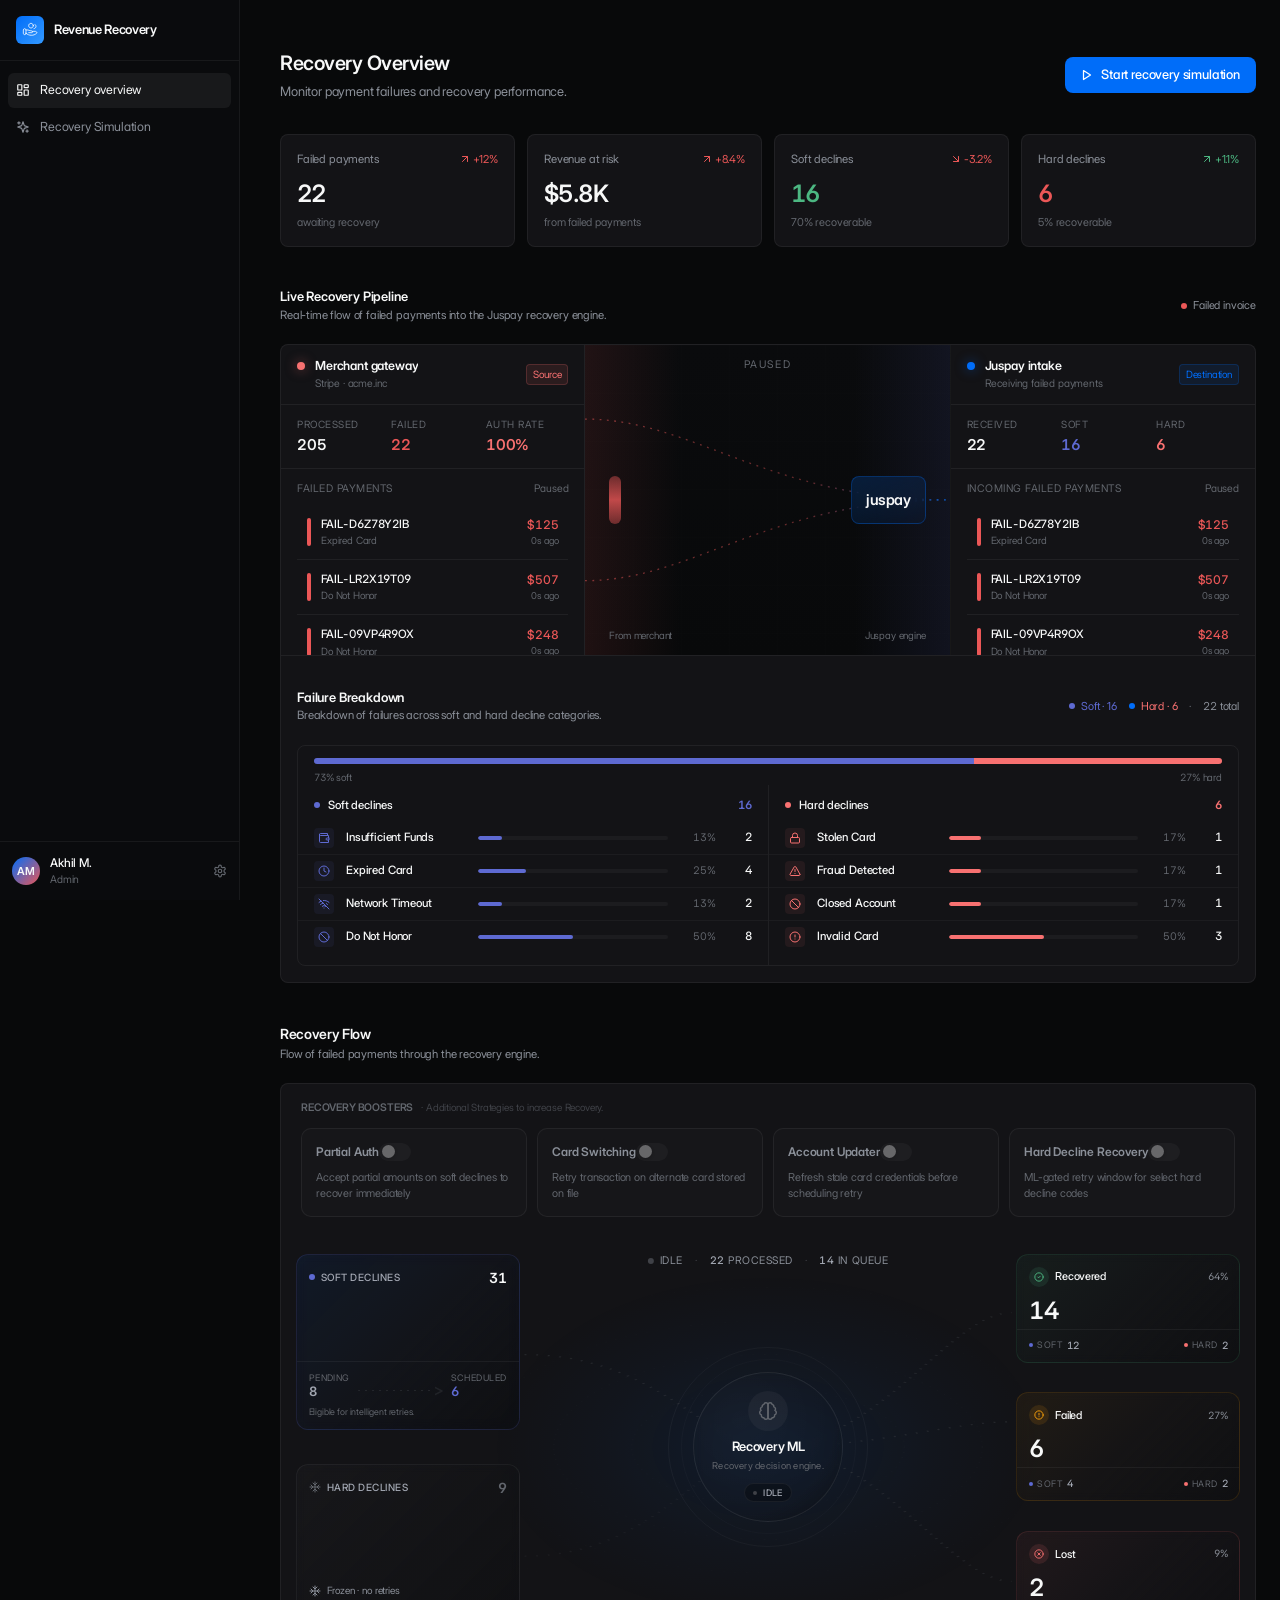
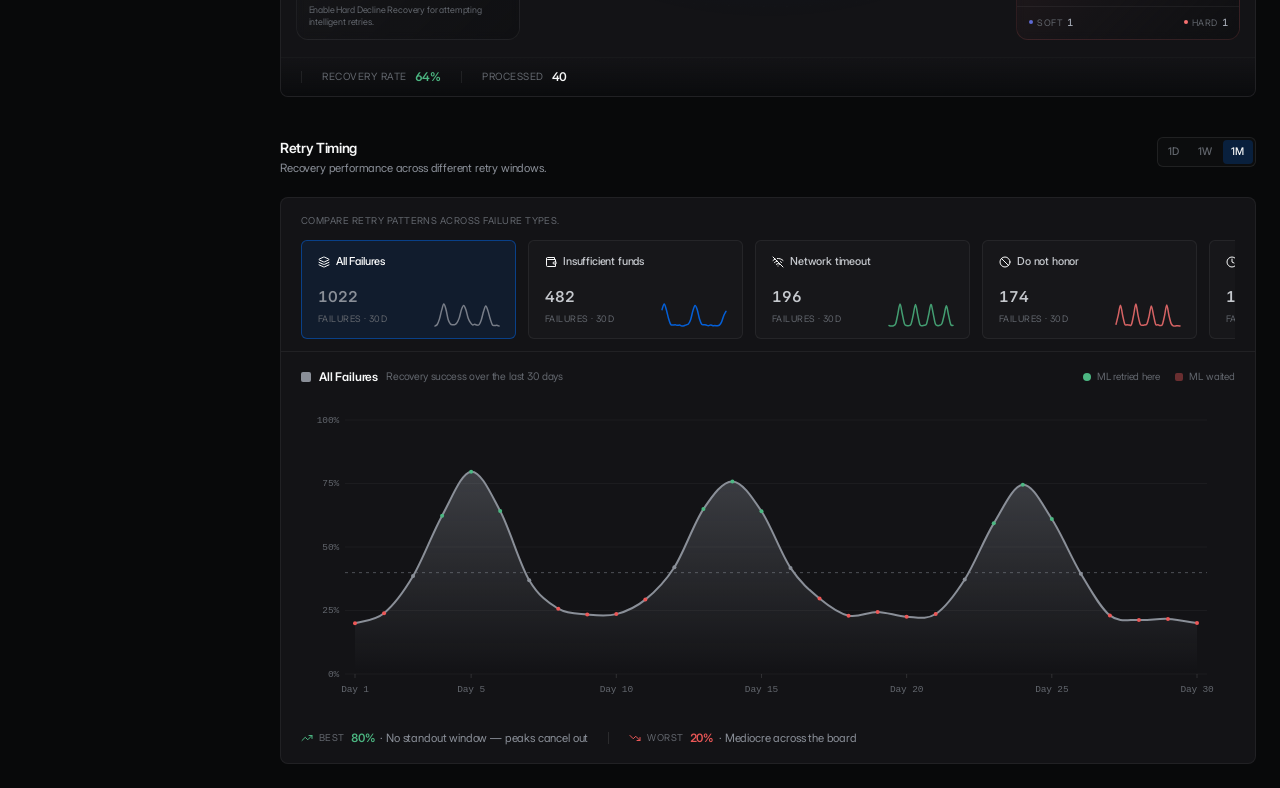
==== commit d5a57205: "Landing: more gap between illustration and text, smaller CTA button Co-Authored-By: Claude Sonnet 5 " ====
--- a/index.html
+++ b/index.html
@@ -566,7 +566,7 @@
     // hero illustration — custom composition instead of a baked PNG: the same
     // invoice enters failed on the left, passes through the Juspay retry
     // engine, and exits recovered on the right.
-    var art = el('div','position:relative;width:100%;max-width:640px;margin:0 auto 34px;animation:rrFadeUp .6s ease .08s both');
+    var art = el('div','position:relative;width:100%;max-width:640px;margin:0 auto 58px;animation:rrFadeUp .6s ease .08s both');
     // no container box: the story washes (red under the failed card, green
     // under the recovered one, blue radiating from the engine) live on a
     // bleed layer that extends past the composition and fades out on all
@@ -650,7 +650,7 @@
     h1.textContent = 'Revenue Recovery';
     var subp = el('p','font-size:15px;color:'+GRAY+';line-height:1.6;margin:0 0 28px;text-align:center;max-width:520px');
     subp.textContent = 'See how subscription businesses recover revenue from failed invoices and recurring payment failures.';
-    var cta = btn('Explore demo','padding:14px 36px;border-radius:10px;border:none;background:'+BRAND+';color:#fff;font-size:15px;font-weight:600;cursor:pointer;font-family:inherit;box-shadow:0 8px 20px rgba(0,109,249,0.25);transition:transform .15s ease,box-shadow .15s ease',
+    var cta = btn('Explore demo','padding:10px 24px;border-radius:9px;border:none;background:'+BRAND+';color:#fff;font-size:13.5px;font-weight:600;cursor:pointer;font-family:inherit;box-shadow:0 8px 20px rgba(0,109,249,0.25);transition:transform .15s ease,box-shadow .15s ease',
       function(){ stepIndex=0; render(); });
     cta.onmouseenter = function(){ cta.style.transform='translateY(-1px)'; cta.style.boxShadow='0 12px 28px rgba(0,109,249,0.35)'; };
     cta.onmouseleave = function(){ cta.style.transform=''; cta.style.boxShadow='0 8px 20px rgba(0,109,249,0.25)'; };
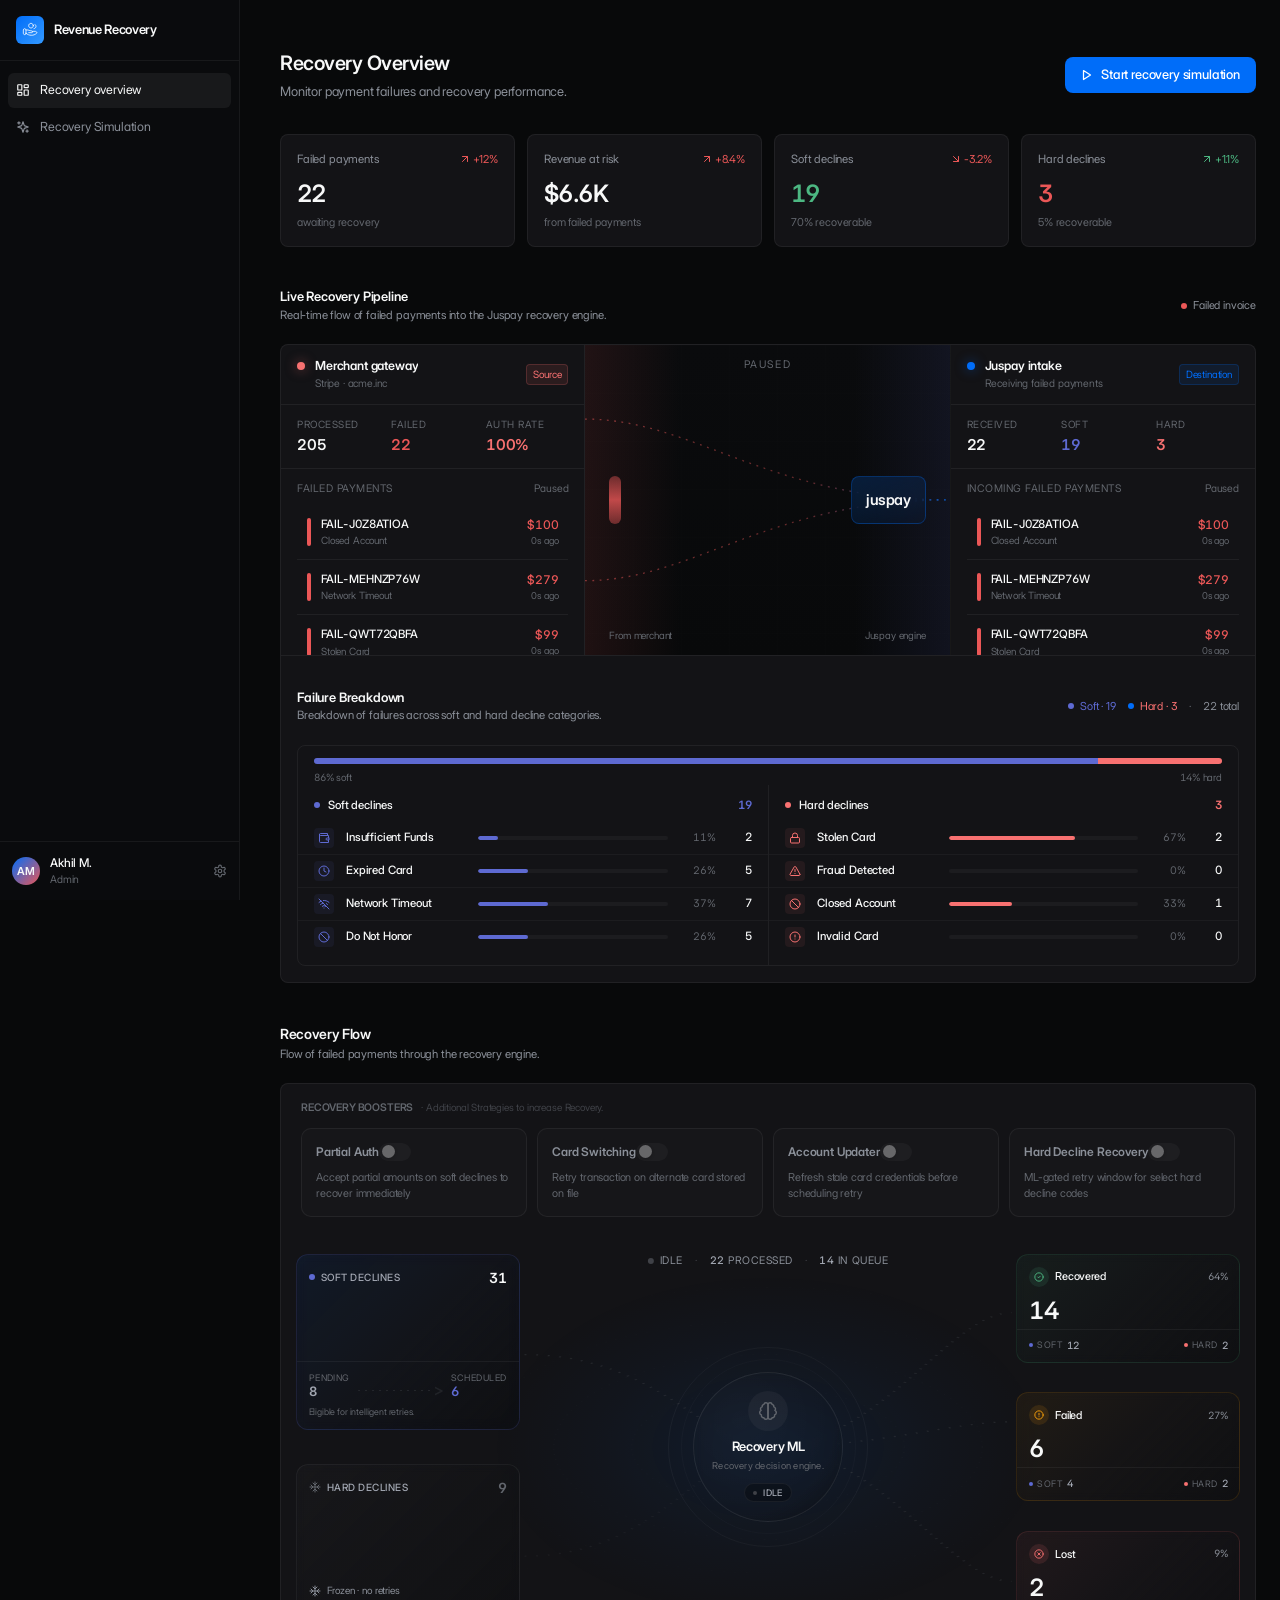
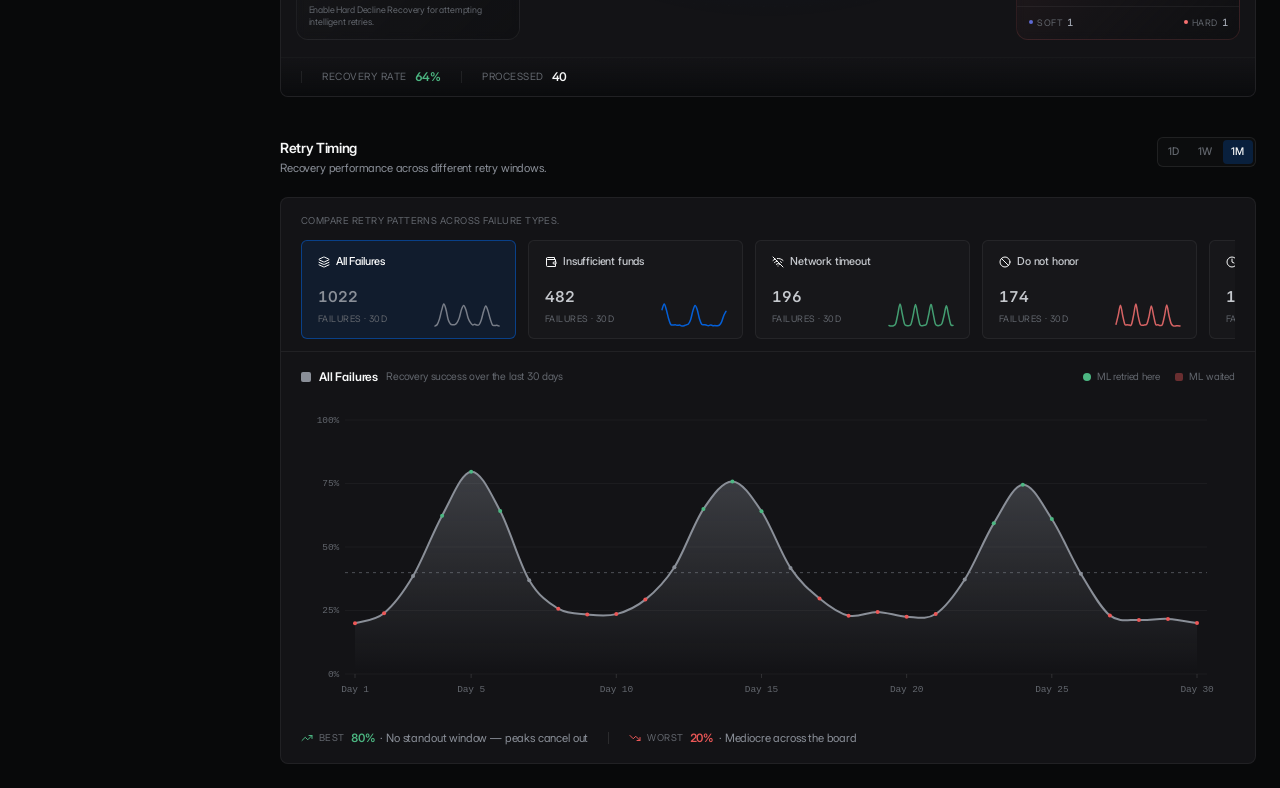
==== commit b9c3be81: "Fix intermittent missing Live Flow tab (race condition, not caching) rrAddSimulationNav (which injec" ====
--- a/index.html
+++ b/index.html
@@ -2343,6 +2343,23 @@
     }
   };
 
-  if(localStorage.getItem('rrSetupV2')) setTimeout(window.rrAddSimulationNav, 300);
+  // A single fixed-delay setTimeout here used to be a race: if React hadn't
+  // mounted the nav bar by the 300ms mark (slower device, cold/no-store
+  // load, etc.) simBtn stayed null and Live Flow silently never got added
+  // for that page view, with nothing ever retrying it. Watch for the nav
+  // bar the same way the other injected fixups in this file do, so it
+  // self-heals regardless of how long hydration takes.
+  if(localStorage.getItem('rrSetupV2')){
+    (function watchSimNav(){
+      var nav = document.querySelector('nav');
+      if(!nav){ setTimeout(watchSimNav, 100); return; }
+      var t; new MutationObserver(function(){ clearTimeout(t); t = setTimeout(window.rrAddSimulationNav, 60); })
+        .observe(nav, {childList:true, subtree:true});
+      window.rrAddSimulationNav();
+    })();
+    setTimeout(window.rrAddSimulationNav, 300);
+    setTimeout(window.rrAddSimulationNav, 800);
+    setTimeout(window.rrAddSimulationNav, 1500);
+  }
 })();
 </script></body></html>
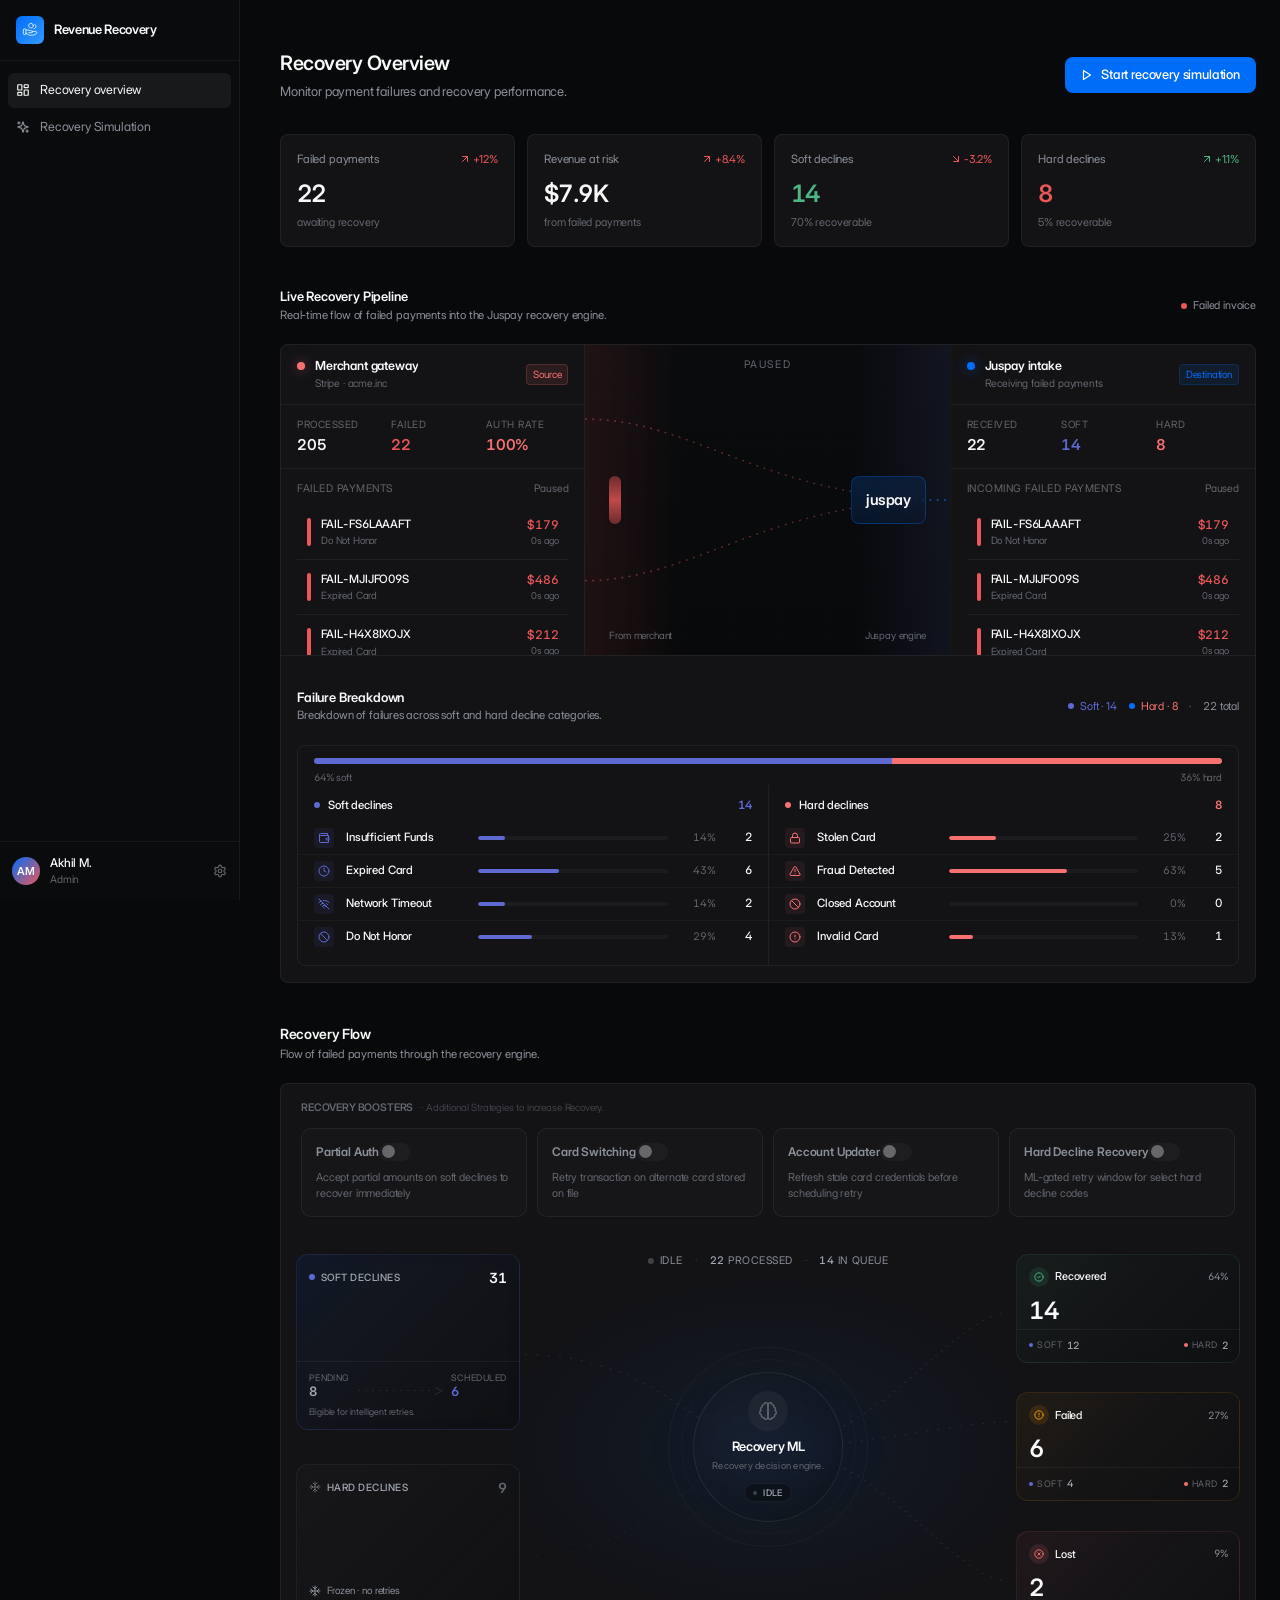
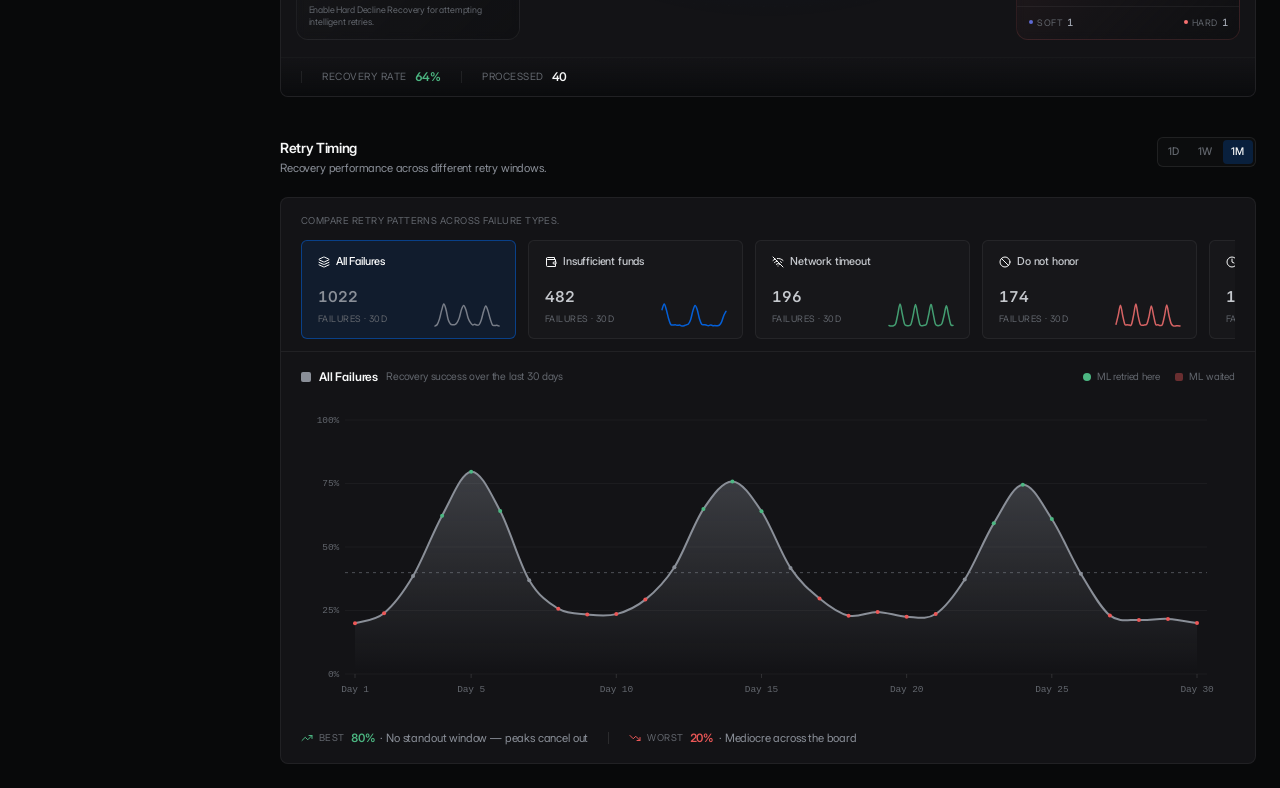
==== commit e297863e: "Self-heal stale rr* storage on version mismatch (fixes flaky reused-browser state) Incognito worked " ====
--- a/index.html
+++ b/index.html
@@ -165,6 +165,29 @@
 ᠎"[t]()||hn[t].name!==t})},Tu=yn.start,ku=Iu("trimStart"),Lu=ku?function(){return Tu(this)}:"".trimStart;Lt({target:"String",proto:!0,forced:ku},{trimStart:Lu,trimLeft:Lu}),re("String","trimLeft");var Uu=yn.end,Mu=Iu("trimEnd"),_u=Mu?function(){return Uu(this)}:"".trimEnd;Lt({target:"String",proto:!0,forced:Mu},{trimEnd:_u,trimRight:_u}),re("String","trimRight");var Nu=qt("iterator"),Cu=!o(function(){var t=new URL("b?a=1&b=2&c=3","http://a"),e=t.searchParams,r="";return t.pathname="c%20d",e.forEach(function(t,n){e.delete("b"),r+=n+t}),!e.sort||"http://a/c%20d?a=1&c=3"!==t.href||"3"!==e.get("c")||"a=1"!==String(new URLSearchParams("?a=1"))||!e[Nu]||"a"!==new URL("https://a@b").username||"b"!==new URLSearchParams(new URLSearchParams("a=b")).get("a")||"xn--e1aybc"!==new URL("http://тест").host||"#%D0%B1"!==new URL("http://a#б").hash||"a1c3"!==r||"x"!==new URL("http://x",void 0).host}),Fu=Object.assign,Bu=Object.defineProperty,Du=!Fu||o(function(){if(i&&1!==Fu({b:1},Fu(Bu({},"a",{enumerable:!0,get:function(){Bu(this,"b",{value:3,enumerable:!1})}}),{b:2})).b)return!0;var t={},e={},r=Symbol(),n="abcdefghijklmnopqrst";return t[r]=7,n.split("").forEach(function(t){e[t]=t}),7!=Fu({},t)[r]||zt(Fu({},e)).join("")!=n})?function(t,e){for(var r=Ut(t),n=arguments.length,o=1,a=St.f,u=c.f;n>o;)for(var s,f=d(arguments[o++]),l=a?zt(f).concat(a(f)):zt(f),h=l.length,p=0;h>p;)s=l[p++],i&&!u.call(f,s)||(r[s]=f[s]);return r}:Fu,qu=2147483647,zu=/[^\0-\u007E]/,Wu=/[.\u3002\uFF0E\uFF61]/g,Ku="Overflow: input needs wider integers to process",Gu=Math.floor,$u=String.fromCharCode,Vu=function(t){return t+22+75*(t<26)},Hu=function(t,e,r){var n=0;for(t=r?Gu(t/700):t>>1,t+=Gu(t/e);t>455;n+=36)t=Gu(t/35);return Gu(n+36*t/(t+38))},Xu=function(t){var e=[];t=function(t){for(var e=[],r=0,n=t.length;r<n;){var o=t.charCodeAt(r++);if(o>=55296&&o<=56319&&r<n){var i=t.charCodeAt(r++);56320==(64512&i)?e.push(((1023&o)<<10)+(1023&i)+65536):(e.push(o),r--)}else e.push(o)}return e}(t);var r,n,o=t.length,i=128,a=0,u=72;for(r=0;r<t.length;r++)(n=t[r])<128&&e.push($u(n));var s=e.length,c=s;for(s&&e.push("-");c<o;){var f=qu;for(r=0;r<t.length;r++)(n=t[r])>=i&&n<f&&(f=n);var l=c+1;if(f-i>Gu((qu-a)/l))throw RangeError(Ku);for(a+=(f-i)*l,i=f,r=0;r<t.length;r++){if((n=t[r])<i&&++a>qu)throw RangeError(Ku);if(n==i){for(var h=a,p=36;;p+=36){var d=p<=u?1:p>=u+26?26:p-u;if(h<d)break;var v=h-d,g=36-d;e.push($u(Vu(d+v%g))),h=Gu(v/g)}e.push($u(Vu(h))),u=Hu(a,l,c==s),a=0,++c}}++a,++i}return e.join("")},Yu=it("fetch"),Ju=it("Headers"),Qu=qt("iterator"),Zu="URLSearchParams",ts="URLSearchParamsIterator",es=et.set,rs=et.getterFor(Zu),ns=et.getterFor(ts),os=/\+/g,is=Array(4),as=function(t){return is[t-1]||(is[t-1]=RegExp("((?:%[\\da-f]{2}){"+t+"})","gi"))},us=function(t){try{return decodeURIComponent(t)}catch(e){return t}},ss=function(t){var e=t.replace(os," "),r=4;try{return decodeURIComponent(e)}catch(t){for(;r;)e=e.replace(as(r--),us);return e}},cs=/[!'()~]|%20/g,fs={"!":"%21","'":"%27","(":"%28",")":"%29","~":"%7E","%20":"+"},ls=function(t){return fs[t]},hs=function(t){return encodeURIComponent(t).replace(cs,ls)},ps=function(t,e){if(e)for(var r,n,o=e.split("&"),i=0;i<o.length;)(r=o[i++]).length&&(n=r.split("="),t.push({key:ss(n.shift()),value:ss(n.join("="))}))},ds=function(t){this.entries.length=0,ps(this.entries,t)},vs=function(t,e){if(t<e)throw TypeError("Not enough arguments")},gs=qe(function(t,e){es(this,{type:ts,iterator:un(rs(t).entries),kind:e})},"Iterator",function(){var t=ns(this),e=t.kind,r=t.iterator.next(),n=r.value;return r.done||(r.value="keys"===e?n.key:"values"===e?n.value:[n.key,n.value]),r}),ys=function(){Cr(this,ys,Zu);var t,e,r,n,o,i,a,u,s,c=arguments.length>0?arguments[0]:void 0,f=this,l=[];if(es(f,{type:Zu,entries:l,updateURL:function(){},updateSearchParams:ds}),void 0!==c)if(y(c))if("function"==typeof(t=pr(c)))for(r=(e=t.call(c)).next;!(n=r.call(e)).done;){if((a=(i=(o=un(j(n.value))).next).call(o)).done||(u=i.call(o)).done||!i.call(o).done)throw TypeError("Expected sequence with length 2");l.push({key:a.value+"",value:u.value+""})}else for(s in c)w(c,s)&&l.push({key:s,value:c[s]+""});else ps(l,"string"==typeof c?"?"===c.charAt(0)?c.slice(1):c:c+"")},ms=ys.prototype;Dr(ms,{append:function(t,e){vs(arguments.length,2);var r=rs(this);r.entries.push({key:t+"",value:e+""}),r.updateURL()},delete:function(t){vs(arguments.length,1);for(var e=rs(this),r=e.entries,n=t+"",o=0;o<r.length;)r[o].key===n?r.splice(o,1):o++;e.updateURL()},get:function(t){vs(arguments.length,1);for(var e=rs(this).entries,r=t+"",n=0;n<e.length;n++)if(e[n].key===r)return e[n].value;return null},getAll:function(t){vs(arguments.length,1);for(var e=rs(this).entries,r=t+"",n=[],o=0;o<e.length;o++)e[o].key===r&&n.push(e[o].value);return n},has:function(t){vs(arguments.length,1);for(var e=rs(this).entries,r=t+"",n=0;n<e.length;)if(e[n++].key===r)return!0;return!1},set:function(t,e){vs(arguments.length,1);for(var r,n=rs(this),o=n.entries,i=!1,a=t+"",u=e+"",s=0;s<o.length;s++)(r=o[s]).key===a&&(i?o.splice(s--,1):(i=!0,r.value=u));i||o.push({key:a,value:u}),n.updateURL()},sort:function(){var t,e,r,n=rs(this),o=n.entries,i=o.slice();for(o.length=0,r=0;r<i.length;r++){for(t=i[r],e=0;e<r;e++)if(o[e].key>t.key){o.splice(e,0,t);break}e===r&&o.push(t)}n.updateURL()},forEach:function(t){for(var e,r=rs(this).entries,n=te(t,arguments.length>1?arguments[1]:void 0,3),o=0;o<r.length;)n((e=r[o++]).value,e.key,this)},keys:function(){return new gs(this,"keys")},values:function(){return new gs(this,"values")},entries:function(){return new gs(this,"entries")}},{enumerable:!0}),rt(ms,Qu,ms.entries),rt(ms,"toString",function(){for(var t,e=rs(this).entries,r=[],n=0;n<e.length;)t=e[n++],r.push(hs(t.key)+"="+hs(t.value));return r.join("&")},{enumerable:!0}),Ce(ys,Zu),Lt({global:!0,forced:!Cu},{URLSearchParams:ys}),Cu||"function"!=typeof Yu||"function"!=typeof Ju||Lt({global:!0,enumerable:!0,forced:!0},{fetch:function(t){var e,r,n,o=[t];return arguments.length>1&&(y(e=arguments[1])&&lr(r=e.body)===Zu&&((n=e.headers?new Ju(e.headers):new Ju).has("content-type")||n.set("content-type","application/x-www-form-urlencoded;charset=UTF-8"),e=Xt(e,{body:f(0,String(r)),headers:f(0,n)})),o.push(e)),Yu.apply(this,o)}});var bs,ws={URLSearchParams:ys,getState:rs},Ss=je.codeAt,Es=n.URL,xs=ws.URLSearchParams,As=ws.getState,Os=et.set,Rs=et.getterFor("URL"),js=Math.floor,Ps=Math.pow,Is="Invalid scheme",Ts="Invalid host",ks="Invalid port",Ls=/[A-Za-z]/,Us=/[\d+-.A-Za-z]/,Ms=/\d/,_s=/^(0x|0X)/,Ns=/^[0-7]+$/,Cs=/^\d+$/,Fs=/^[\dA-Fa-f]+$/,Bs=/[\u0000\u0009\u000A\u000D #%/:?@[\\]]/,Ds=/[\u0000\u0009\u000A\u000D #/:?@[\\]]/,qs=/^[\u0000-\u001F ]+|[\u0000-\u001F ]+$/g,zs=/[\u0009\u000A\u000D]/g,Ws=function(t,e){var r,n,o;if("["==e.charAt(0)){if("]"!=e.charAt(e.length-1))return Ts;if(!(r=Gs(e.slice(1,-1))))return Ts;t.host=r}else if(Zs(t)){if(e=function(t){var e,r,n=[],o=t.toLowerCase().replace(Wu,".").split(".");for(e=0;e<o.length;e++)n.push(zu.test(r=o[e])?"xn--"+Xu(r):r);return n.join(".")}(e),Bs.test(e))return Ts;if(null===(r=Ks(e)))return Ts;t.host=r}else{if(Ds.test(e))return Ts;for(r="",n=dr(e),o=0;o<n.length;o++)r+=Js(n[o],Vs);t.host=r}},Ks=function(t){var e,r,n,o,i,a,u,s=t.split(".");if(s.length&&""==s[s.length-1]&&s.pop(),(e=s.length)>4)return t;for(r=[],n=0;n<e;n++){if(""==(o=s[n]))return t;if(i=10,o.length>1&&"0"==o.charAt(0)&&(i=_s.test(o)?16:8,o=o.slice(8==i?1:2)),""===o)a=0;else{if(!(10==i?Cs:8==i?Ns:Fs).test(o))return t;a=parseInt(o,i)}r.push(a)}for(n=0;n<e;n++)if(a=r[n],n==e-1){if(a>=Ps(256,5-e))return null}else if(a>255)return null;for(u=r.pop(),n=0;n<r.length;n++)u+=r[n]*Ps(256,3-n);return u},Gs=function(t){var e,r,n,o,i,a,u,s=[0,0,0,0,0,0,0,0],c=0,f=null,l=0,h=function(){return t.charAt(l)};if(":"==h()){if(":"!=t.charAt(1))return;l+=2,f=++c}for(;h();){if(8==c)return;if(":"!=h()){for(e=r=0;r<4&&Fs.test(h());)e=16*e+parseInt(h(),16),l++,r++;if("."==h()){if(0==r)return;if(l-=r,c>6)return;for(n=0;h();){if(o=null,n>0){if(!("."==h()&&n<4))return;l++}if(!Ms.test(h()))return;for(;Ms.test(h());){if(i=parseInt(h(),10),null===o)o=i;else{if(0==o)return;o=10*o+i}if(o>255)return;l++}s[c]=256*s[c]+o,2!=++n&&4!=n||c++}if(4!=n)return;break}if(":"==h()){if(l++,!h())return}else if(h())return;s[c++]=e}else{if(null!==f)return;l++,f=++c}}if(null!==f)for(a=c-f,c=7;0!=c&&a>0;)u=s[c],s[c--]=s[f+a-1],s[f+--a]=u;else if(8!=c)return;return s},$s=function(t){var e,r,n,o;if("number"==typeof t){for(e=[],r=0;r<4;r++)e.unshift(t%256),t=js(t/256);return e.join(".")}if("object"==typeof t){for(e="",n=function(t){for(var e=null,r=1,n=null,o=0,i=0;i<8;i++)0!==t[i]?(o>r&&(e=n,r=o),n=null,o=0):(null===n&&(n=i),++o);return o>r&&(e=n,r=o),e}(t),r=0;r<8;r++)o&&0===t[r]||(o&&(o=!1),n===r?(e+=r?":":"::",o=!0):(e+=t[r].toString(16),r<7&&(e+=":")));return"["+e+"]"}return t},Vs={},Hs=Du({},Vs,{" ":1,'"':1,"<":1,">":1,"`":1}),Xs=Du({},Hs,{"#":1,"?":1,"{":1,"}":1}),Ys=Du({},Xs,{"/":1,":":1,";":1,"=":1,"@":1,"[":1,"\\":1,"]":1,"^":1,"|":1}),Js=function(t,e){var r=Ss(t,0);return r>32&&r<127&&!w(e,t)?t:encodeURIComponent(t)},Qs={ftp:21,file:null,http:80,https:443,ws:80,wss:443},Zs=function(t){return w(Qs,t.scheme)},tc=function(t){return""!=t.username||""!=t.password},ec=function(t){return!t.host||t.cannotBeABaseURL||"file"==t.scheme},rc=function(t,e){var r;return 2==t.length&&Ls.test(t.charAt(0))&&(":"==(r=t.charAt(1))||!e&&"|"==r)},nc=function(t){var e;return t.length>1&&rc(t.slice(0,2))&&(2==t.length||"/"===(e=t.charAt(2))||"\\"===e||"?"===e||"#"===e)},oc=function(t){var e=t.path,r=e.length;!r||"file"==t.scheme&&1==r&&rc(e[0],!0)||e.pop()},ic=function(t){return"."===t||"%2e"===t.toLowerCase()},ac={},uc={},sc={},cc={},fc={},lc={},hc={},pc={},dc={},vc={},gc={},yc={},mc={},bc={},wc={},Sc={},Ec={},xc={},Ac={},Oc={},Rc={},jc=function(t,e,r,n){var o,i,a,u,s,c=r||ac,f=0,l="",h=!1,p=!1,d=!1;for(r||(t.scheme="",t.username="",t.password="",t.host=null,t.port=null,t.path=[],t.query=null,t.fragment=null,t.cannotBeABaseURL=!1,e=e.replace(qs,"")),e=e.replace(zs,""),o=dr(e);f<=o.length;){switch(i=o[f],c){case ac:if(!i||!Ls.test(i)){if(r)return Is;c=sc;continue}l+=i.toLowerCase(),c=uc;break;case uc:if(i&&(Us.test(i)||"+"==i||"-"==i||"."==i))l+=i.toLowerCase();else{if(":"!=i){if(r)return Is;l="",c=sc,f=0;continue}if(r&&(Zs(t)!=w(Qs,l)||"file"==l&&(tc(t)||null!==t.port)||"file"==t.scheme&&!t.host))return;if(t.scheme=l,r)return void(Zs(t)&&Qs[t.scheme]==t.port&&(t.port=null));l="","file"==t.scheme?c=bc:Zs(t)&&n&&n.scheme==t.scheme?c=cc:Zs(t)?c=pc:"/"==o[f+1]?(c=fc,f++):(t.cannotBeABaseURL=!0,t.path.push(""),c=Ac)}break;case sc:if(!n||n.cannotBeABaseURL&&"#"!=i)return Is;if(n.cannotBeABaseURL&&"#"==i){t.scheme=n.scheme,t.path=n.path.slice(),t.query=n.query,t.fragment="",t.cannotBeABaseURL=!0,c=Rc;break}c="file"==n.scheme?bc:lc;continue;case cc:if("/"!=i||"/"!=o[f+1]){c=lc;continue}c=dc,f++;break;case fc:if("/"==i){c=vc;break}c=xc;continue;case lc:if(t.scheme=n.scheme,i==bs)t.username=n.username,t.password=n.password,t.host=n.host,t.port=n.port,t.path=n.path.slice(),t.query=n.query;else if("/"==i||"\\"==i&&Zs(t))c=hc;else if("?"==i)t.username=n.username,t.password=n.password,t.host=n.host,t.port=n.port,t.path=n.path.slice(),t.query="",c=Oc;else{if("#"!=i){t.username=n.username,t.password=n.password,t.host=n.host,t.port=n.port,t.path=n.path.slice(),t.path.pop(),c=xc;continue}t.username=n.username,t.password=n.password,t.host=n.host,t.port=n.port,t.path=n.path.slice(),t.query=n.query,t.fragment="",c=Rc}break;case hc:if(!Zs(t)||"/"!=i&&"\\"!=i){if("/"!=i){t.username=n.username,t.password=n.password,t.host=n.host,t.port=n.port,c=xc;continue}c=vc}else c=dc;break;case pc:if(c=dc,"/"!=i||"/"!=l.charAt(f+1))continue;f++;break;case dc:if("/"!=i&&"\\"!=i){c=vc;continue}break;case vc:if("@"==i){h&&(l="%40"+l),h=!0,a=dr(l);for(var v=0;v<a.length;v++){var g=a[v];if(":"!=g||d){var y=Js(g,Ys);d?t.password+=y:t.username+=y}else d=!0}l=""}else if(i==bs||"/"==i||"?"==i||"#"==i||"\\"==i&&Zs(t)){if(h&&""==l)return"Invalid authority";f-=dr(l).length+1,l="",c=gc}else l+=i;break;case gc:case yc:if(r&&"file"==t.scheme){c=Sc;continue}if(":"!=i||p){if(i==bs||"/"==i||"?"==i||"#"==i||"\\"==i&&Zs(t)){if(Zs(t)&&""==l)return Ts;if(r&&""==l&&(tc(t)||null!==t.port))return;if(u=Ws(t,l))return u;if(l="",c=Ec,r)return;continue}"["==i?p=!0:"]"==i&&(p=!1),l+=i}else{if(""==l)return Ts;if(u=Ws(t,l))return u;if(l="",c=mc,r==yc)return}break;case mc:if(!Ms.test(i)){if(i==bs||"/"==i||"?"==i||"#"==i||"\\"==i&&Zs(t)||r){if(""!=l){var m=parseInt(l,10);if(m>65535)return ks;t.port=Zs(t)&&m===Qs[t.scheme]?null:m,l=""}if(r)return;c=Ec;continue}return ks}l+=i;break;case bc:if(t.scheme="file","/"==i||"\\"==i)c=wc;else{if(!n||"file"!=n.scheme){c=xc;continue}if(i==bs)t.host=n.host,t.path=n.path.slice(),t.query=n.query;else if("?"==i)t.host=n.host,t.path=n.path.slice(),t.query="",c=Oc;else{if("#"!=i){nc(o.slice(f).join(""))||(t.host=n.host,t.path=n.path.slice(),oc(t)),c=xc;continue}t.host=n.host,t.path=n.path.slice(),t.query=n.query,t.fragment="",c=Rc}}break;case wc:if("/"==i||"\\"==i){c=Sc;break}n&&"file"==n.scheme&&!nc(o.slice(f).join(""))&&(rc(n.path[0],!0)?t.path.push(n.path[0]):t.host=n.host),c=xc;continue;case Sc:if(i==bs||"/"==i||"\\"==i||"?"==i||"#"==i){if(!r&&rc(l))c=xc;else if(""==l){if(t.host="",r)return;c=Ec}else{if(u=Ws(t,l))return u;if("localhost"==t.host&&(t.host=""),r)return;l="",c=Ec}continue}l+=i;break;case Ec:if(Zs(t)){if(c=xc,"/"!=i&&"\\"!=i)continue}else if(r||"?"!=i)if(r||"#"!=i){if(i!=bs&&(c=xc,"/"!=i))continue}else t.fragment="",c=Rc;else t.query="",c=Oc;break;case xc:if(i==bs||"/"==i||"\\"==i&&Zs(t)||!r&&("?"==i||"#"==i)){if(".."===(s=(s=l).toLowerCase())||"%2e."===s||".%2e"===s||"%2e%2e"===s?(oc(t),"/"==i||"\\"==i&&Zs(t)||t.path.push("")):ic(l)?"/"==i||"\\"==i&&Zs(t)||t.path.push(""):("file"==t.scheme&&!t.path.length&&rc(l)&&(t.host&&(t.host=""),l=l.charAt(0)+":"),t.path.push(l)),l="","file"==t.scheme&&(i==bs||"?"==i||"#"==i))for(;t.path.length>1&&""===t.path[0];)t.path.shift();"?"==i?(t.query="",c=Oc):"#"==i&&(t.fragment="",c=Rc)}else l+=Js(i,Xs);break;case Ac:"?"==i?(t.query="",c=Oc):"#"==i?(t.fragment="",c=Rc):i!=bs&&(t.path[0]+=Js(i,Vs));break;case Oc:r||"#"!=i?i!=bs&&("'"==i&&Zs(t)?t.query+="%27":t.query+="#"==i?"%23":Js(i,Vs)):(t.fragment="",c=Rc);break;case Rc:i!=bs&&(t.fragment+=Js(i,Hs))}f++}},Pc=function(t){var e,r,n=Cr(this,Pc,"URL"),o=arguments.length>1?arguments[1]:void 0,a=String(t),u=Os(n,{type:"URL"});if(void 0!==o)if(o instanceof Pc)e=Rs(o);else if(r=jc(e={},String(o)))throw TypeError(r);if(r=jc(u,a,null,e))throw TypeError(r);var s=u.searchParams=new xs,c=As(s);c.updateSearchParams(u.query),c.updateURL=function(){u.query=String(s)||null},i||(n.href=Tc.call(n),n.origin=kc.call(n),n.protocol=Lc.call(n),n.username=Uc.call(n),n.password=Mc.call(n),n.host=_c.call(n),n.hostname=Nc.call(n),n.port=Cc.call(n),n.pathname=Fc.call(n),n.search=Bc.call(n),n.searchParams=Dc.call(n),n.hash=qc.call(n))},Ic=Pc.prototype,Tc=function(){var t=Rs(this),e=t.scheme,r=t.username,n=t.password,o=t.host,i=t.port,a=t.path,u=t.query,s=t.fragment,c=e+":";return null!==o?(c+="//",tc(t)&&(c+=r+(n?":"+n:"")+"@"),c+=$s(o),null!==i&&(c+=":"+i)):"file"==e&&(c+="//"),c+=t.cannotBeABaseURL?a[0]:a.length?"/"+a.join("/"):"",null!==u&&(c+="?"+u),null!==s&&(c+="#"+s),c},kc=function(){var t=Rs(this),e=t.scheme,r=t.port;if("blob"==e)try{return new URL(e.path[0]).origin}catch(t){return"null"}return"file"!=e&&Zs(t)?e+"://"+$s(t.host)+(null!==r?":"+r:""):"null"},Lc=function(){return Rs(this).scheme+":"},Uc=function(){return Rs(this).username},Mc=function(){return Rs(this).password},_c=function(){var t=Rs(this),e=t.host,r=t.port;return null===e?"":null===r?$s(e):$s(e)+":"+r},Nc=function(){var t=Rs(this).host;return null===t?"":$s(t)},Cc=function(){var t=Rs(this).port;return null===t?"":String(t)},Fc=function(){var t=Rs(this),e=t.path;return t.cannotBeABaseURL?e[0]:e.length?"/"+e.join("/"):""},Bc=function(){var t=Rs(this).query;return t?"?"+t:""},Dc=function(){return Rs(this).searchParams},qc=function(){var t=Rs(this).fragment;return t?"#"+t:""},zc=function(t,e){return{get:t,set:e,configurable:!0,enumerable:!0}};if(i&&Wt(Ic,{href:zc(Tc,function(t){var e=Rs(this),r=String(t),n=jc(e,r);if(n)throw TypeError(n);As(e.searchParams).updateSearchParams(e.query)}),origin:zc(kc),protocol:zc(Lc,function(t){var e=Rs(this);jc(e,String(t)+":",ac)}),username:zc(Uc,function(t){var e=Rs(this),r=dr(String(t));if(!ec(e)){e.username="";for(var n=0;n<r.length;n++)e.username+=Js(r[n],Ys)}}),password:zc(Mc,function(t){var e=Rs(this),r=dr(String(t));if(!ec(e)){e.password="";for(var n=0;n<r.length;n++)e.password+=Js(r[n],Ys)}}),host:zc(_c,function(t){var e=Rs(this);e.cannotBeABaseURL||jc(e,String(t),gc)}),hostname:zc(Nc,function(t){var e=Rs(this);e.cannotBeABaseURL||jc(e,String(t),yc)}),port:zc(Cc,function(t){var e=Rs(this);ec(e)||(""==(t=String(t))?e.port=null:jc(e,t,mc))}),pathname:zc(Fc,function(t){var e=Rs(this);e.cannotBeABaseURL||(e.path=[],jc(e,t+"",Ec))}),search:zc(Bc,function(t){var e=Rs(this);""==(t=String(t))?e.query=null:("?"==t.charAt(0)&&(t=t.slice(1)),e.query="",jc(e,t,Oc)),As(e.searchParams).updateSearchParams(e.query)}),searchParams:zc(Dc),hash:zc(qc,function(t){var e=Rs(this);""!=(t=String(t))?("#"==t.charAt(0)&&(t=t.slice(1)),e.fragment="",jc(e,t,Rc)):e.fragment=null})}),rt(Ic,"toJSON",function(){return Tc.call(this)},{enumerable:!0}),rt(Ic,"toString",function(){return Tc.call(this)},{enumerable:!0}),Es){var Wc=Es.createObjectURL,Kc=Es.revokeObjectURL;Wc&&rt(Pc,"createObjectURL",function(t){return Wc.apply(Es,arguments)}),Kc&&rt(Pc,"revokeObjectURL",function(t){return Kc.apply(Es,arguments)})}Ce(Pc,"URL"),Lt({global:!0,forced:!Cu,sham:!i},{URL:Pc}),Lt({target:"URL",proto:!0,enumerable:!0},{toJSON:function(){return URL.prototype.toString.call(this)}}),Lt({target:"WeakMap",stat:!0},{from:nn}),Lt({target:"WeakMap",stat:!0},{of:on}),Lt({target:"WeakMap",proto:!0,real:!0,forced:q},{deleteAll:function(){return an.apply(this,arguments)}}),Lt({target:"WeakMap",proto:!0,real:!0,forced:q},{upsert:ln}),Br("WeakSet",function(t){return function(){return t(this,arguments.length?arguments[0]:void 0)}},wo),Lt({target:"WeakSet",proto:!0,real:!0,forced:q},{addAll:function(){return Qi.apply(this,arguments)}}),Lt({target:"WeakSet",proto:!0,real:!0,forced:q},{deleteAll:function(){return an.apply(this,arguments)}}),Lt({target:"WeakSet",stat:!0},{from:nn}),Lt({target:"WeakSet",stat:!0},{of:on});var Gc,$c,Vc,Hc=n.Promise,Xc=/(iphone|ipod|ipad).*applewebkit/i.test(ra),Yc=n.location,Jc=n.setImmediate,Qc=n.clearImmediate,Zc=n.process,tf=n.MessageChannel,ef=n.Dispatch,rf=0,nf={},of=function(t){if(nf.hasOwnProperty(t)){var e=nf[t];delete nf[t],e()}},af=function(t){return function(){of(t)}},uf=function(t){of(t.data)},sf=function(t){n.postMessage(t+"",Yc.protocol+"//"+Yc.host)};Jc&&Qc||(Jc=function(t){for(var e=[],r=1;arguments.length>r;)e.push(arguments[r++]);return nf[++rf]=function(){("function"==typeof t?t:Function(t)).apply(void 0,e)},Gc(rf),rf},Qc=function(t){delete nf[t]},"process"==h(Zc)?Gc=function(t){Zc.nextTick(af(t))}:ef&&ef.now?Gc=function(t){ef.now(af(t))}:tf&&!Xc?(Vc=($c=new tf).port2,$c.port1.onmessage=uf,Gc=te(Vc.postMessage,Vc,1)):!n.addEventListener||"function"!=typeof postMessage||n.importScripts||o(sf)||"file:"===Yc.protocol?Gc="onreadystatechange"in x("script")?function(t){Kt.appendChild(x("script")).onreadystatechange=function(){Kt.removeChild(this),of(t)}}:function(t){setTimeout(af(t),0)}:(Gc=sf,n.addEventListener("message",uf,!1)));var cf,ff,lf,hf,pf,df,vf,gf,yf={set:Jc,clear:Qc},mf=R.f,bf=yf.set,wf=n.MutationObserver||n.WebKitMutationObserver,Sf=n.process,Ef=n.Promise,xf="process"==h(Sf),Af=mf(n,"queueMicrotask"),Of=Af&&Af.value;Of||(cf=function(){var t,e;for(xf&&(t=Sf.domain)&&t.exit();ff;){e=ff.fn,ff=ff.next;try{e()}catch(t){throw ff?hf():lf=void 0,t}}lf=void 0,t&&t.enter()},xf?hf=function(){Sf.nextTick(cf)}:wf&&!Xc?(pf=!0,df=document.createTextNode(""),new wf(cf).observe(df,{characterData:!0}),hf=function(){df.data=pf=!pf}):Ef&&Ef.resolve?(vf=Ef.resolve(void 0),gf=vf.then,hf=function(){gf.call(vf,cf)}):hf=function(){bf.call(n,cf)});var Rf,jf,Pf,If,Tf=Of||function(t){var e={fn:t,next:void 0};lf&&(lf.next=e),ff||(ff=e,hf()),lf=e},kf=function(t){var e,r;this.promise=new t(function(t,n){if(void 0!==e||void 0!==r)throw TypeError("Bad Promise constructor");e=t,r=n}),this.resolve=Zt(e),this.reject=Zt(r)},Lf={f:function(t){return new kf(t)}},Uf=function(t,e){if(j(t),y(e)&&e.constructor===t)return e;var r=Lf.f(t);return(0,r.resolve)(e),r.promise},Mf=function(t){try{return{error:!1,value:t()}}catch(t){return{error:!0,value:t}}},_f=yf.set,Nf=qt("species"),Cf="Promise",Ff=et.get,Bf=et.set,Df=et.getterFor(Cf),qf=Hc,zf=n.TypeError,Wf=n.document,Kf=n.process,Gf=it("fetch"),$f=Lf.f,Vf=$f,Hf="process"==h(Kf),Xf=!!(Wf&&Wf.createEvent&&n.dispatchEvent),Yf="unhandledrejection",Jf=Tt(Cf,function(){if(F(qf)===String(qf)){if(66===aa)return!0;if(!Hf&&"function"!=typeof PromiseRejectionEvent)return!0}if(aa>=51&&/native code/.test(qf))return!1;var t=qf.resolve(1),e=function(t){t(function(){},function(){})};return(t.constructor={})[Nf]=e,!(t.then(function(){})instanceof e)}),Qf=Jf||!br(function(t){qf.all(t).catch(function(){})}),Zf=function(t){var e;return!(!y(t)||"function"!=typeof(e=t.then))&&e},tl=function(t,e,r){if(!e.notified){e.notified=!0;var n=e.reactions;Tf(function(){for(var o=e.value,i=1==e.state,a=0;n.length>a;){var u,s,c,f=n[a++],l=i?f.ok:f.fail,h=f.resolve,p=f.reject,d=f.domain;try{l?(i||(2===e.rejection&&ol(t,e),e.rejection=1),!0===l?u=o:(d&&d.enter(),u=l(o),d&&(d.exit(),c=!0)),u===f.promise?p(zf("Promise-chain cycle")):(s=Zf(u))?s.call(u,h,p):h(u)):p(o)}catch(t){d&&!c&&d.exit(),p(t)}}e.reactions=[],e.notified=!1,r&&!e.rejection&&rl(t,e)})}},el=function(t,e,r){var o,i;Xf?((o=Wf.createEvent("Event")).promise=e,o.reason=r,o.initEvent(t,!1,!0),n.dispatchEvent(o)):o={promise:e,reason:r},(i=n["on"+t])?i(o):t===Yf&&function(t,e){var r=n.console;r&&r.error&&(1===arguments.length?r.error(t):r.error(t,e))}("Unhandled promise rejection",r)},rl=function(t,e){_f.call(n,function(){var r,n=e.value;if(nl(e)&&(r=Mf(function(){Hf?Kf.emit("unhandledRejection",n,t):el(Yf,t,n)}),e.rejection=Hf||nl(e)?2:1,r.error))throw r.value})},nl=function(t){return 1!==t.rejection&&!t.parent},ol=function(t,e){_f.call(n,function(){Hf?Kf.emit("rejectionHandled",t):el("rejectionhandled",t,e.value)})},il=function(t,e,r,n){return function(o){t(e,r,o,n)}},al=function(t,e,r,n){e.done||(e.done=!0,n&&(e=n),e.value=r,e.state=2,tl(t,e,!0))},ul=function(t,e,r,n){if(!e.done){e.done=!0,n&&(e=n);try{if(t===r)throw zf("Promise can't be resolved itself");var o=Zf(r);o?Tf(function(){var n={done:!1};try{o.call(r,il(ul,t,n,e),il(al,t,n,e))}catch(r){al(t,n,r,e)}}):(e.value=r,e.state=1,tl(t,e,!1))}catch(r){al(t,{done:!1},r,e)}}};Jf&&(qf=function(t){Cr(this,qf,Cf),Zt(t),Rf.call(this);var e=Ff(this);try{t(il(ul,this,e),il(al,this,e))}catch(t){al(this,e,t)}},(Rf=function(t){Bf(this,{type:Cf,done:!1,notified:!1,parent:!1,reactions:[],rejection:!1,state:0,value:void 0})}).prototype=Dr(qf.prototype,{then:function(t,e){var r=Df(this),n=$f(fn(this,qf));return n.ok="function"!=typeof t||t,n.fail="function"==typeof e&&e,n.domain=Hf?Kf.domain:void 0,r.parent=!0,r.reactions.push(n),0!=r.state&&tl(this,r,!1),n.promise},catch:function(t){return this.then(void 0,t)}}),jf=function(){var t=new Rf,e=Ff(t);this.promise=t,this.resolve=il(ul,t,e),this.reject=il(al,t,e)},Lf.f=$f=function(t){return t===qf||t===Pf?new jf(t):Vf(t)},"function"==typeof Hc&&(If=Hc.prototype.then,rt(Hc.prototype,"then",function(t,e){var r=this;return new qf(function(t,e){If.call(r,t,e)}).then(t,e)},{unsafe:!0}),"function"==typeof Gf&&Lt({global:!0,enumerable:!0,forced:!0},{fetch:function(t){return Uf(qf,Gf.apply(n,arguments))}}))),Lt({global:!0,wrap:!0,forced:Jf},{Promise:qf}),Ce(qf,Cf,!1),zr(Cf),Pf=it(Cf),Lt({target:Cf,stat:!0,forced:Jf},{reject:function(t){var e=$f(this);return e.reject.call(void 0,t),e.promise}}),Lt({target:Cf,stat:!0,forced:Jf},{resolve:function(t){return Uf(this,t)}}),Lt({target:Cf,stat:!0,forced:Qf},{all:function(t){var e=this,r=$f(e),n=r.resolve,o=r.reject,i=Mf(function(){var r=Zt(e.resolve),i=[],a=0,u=1;Nr(t,function(t){var s=a++,c=!1;i.push(void 0),u++,r.call(e,t).then(function(t){c||(c=!0,i[s]=t,--u||n(i))},o)}),--u||n(i)});return i.error&&o(i.value),r.promise},race:function(t){var e=this,r=$f(e),n=r.reject,o=Mf(function(){var o=Zt(e.resolve);Nr(t,function(t){o.call(e,t).then(r.resolve,n)})});return o.error&&n(o.value),r.promise}}),Lt({target:"Promise",stat:!0},{allSettled:function(t){var e=this,r=Lf.f(e),n=r.resolve,o=r.reject,i=Mf(function(){var r=Zt(e.resolve),o=[],i=0,a=1;Nr(t,function(t){var u=i++,s=!1;o.push(void 0),a++,r.call(e,t).then(function(t){s||(s=!0,o[u]={status:"fulfilled",value:t},--a||n(o))},function(t){s||(s=!0,o[u]={status:"rejected",reason:t},--a||n(o))})}),--a||n(o)});return i.error&&o(i.value),r.promise}});var sl=!!Hc&&o(function(){Hc.prototype.finally.call({then:function(){}},function(){})});Lt({target:"Promise",proto:!0,real:!0,forced:sl},{finally:function(t){var e=fn(this,it("Promise")),r="function"==typeof t;return this.then(r?function(r){return Uf(e,t()).then(function(){return r})}:t,r?function(r){return Uf(e,t()).then(function(){throw r})}:t)}}),"function"!=typeof Hc||Hc.prototype.finally||rt(Hc.prototype,"finally",it("Promise").prototype.finally);var cl=et.set,fl=et.getterFor("AggregateError"),ll=function(t,e){var r=this;if(!(r instanceof ll))return new ll(t,e);We&&(r=We(new Error(e),ke(r)));var n=[];return Nr(t,n.push,n),i?cl(r,{errors:n,type:"AggregateError"}):r.errors=n,void 0!==e&&T(r,"message",String(e)),r};ll.prototype=Xt(Error.prototype,{constructor:f(5,ll),message:f(5,""),name:f(5,"AggregateError")}),i&&I.f(ll.prototype,"errors",{get:function(){return fl(this).errors},configurable:!0}),Lt({global:!0},{AggregateError:ll}),Lt({target:"Promise",stat:!0},{try:function(t){var e=Lf.f(this),r=Mf(t);return(r.error?e.reject:e.resolve)(r.value),e.promise}});var hl="No one promise resolved";Lt({target:"Promise",stat:!0},{any:function(t){var e=this,r=Lf.f(e),n=r.resolve,o=r.reject,i=Mf(function(){var r=Zt(e.resolve),i=[],a=0,u=1,s=!1;Nr(t,function(t){var c=a++,f=!1;i.push(void 0),u++,r.call(e,t).then(function(t){f||s||(s=!0,n(t))},function(t){f||s||(f=!0,i[c]=t,--u||o(new(it("AggregateError"))(i,hl)))})}),--u||o(new(it("AggregateError"))(i,hl))});return i.error&&o(i.value),r.promise}}),re("Promise","finally");var pl="URLSearchParams"in self,dl="Symbol"in self&&"iterator"in Symbol,vl="FileReader"in self&&"Blob"in self&&function(){try{return new Blob,!0}catch(t){return!1}}(),gl="FormData"in self,yl="ArrayBuffer"in self;if(yl)var ml=["[object Int8Array]","[object Uint8Array]","[object Uint8ClampedArray]","[object Int16Array]","[object Uint16Array]","[object Int32Array]","[object Uint32Array]","[object Float32Array]","[object Float64Array]"],bl=ArrayBuffer.isView||function(t){return t&&ml.indexOf(Object.prototype.toString.call(t))>-1};function wl(t){if("string"!=typeof t&&(t=String(t)),/[^a-z0-9\-#$%&'*+.^_`|~]/i.test(t))throw new TypeError("Invalid character in header field name");return t.toLowerCase()}function Sl(t){return"string"!=typeof t&&(t=String(t)),t}function El(t){var e={next:function(){var e=t.shift();return{done:void 0===e,value:e}}};return dl&&(e[Symbol.iterator]=function(){return e}),e}function xl(t){this.map={},t instanceof xl?t.forEach(function(t,e){this.append(e,t)},this):Array.isArray(t)?t.forEach(function(t){this.append(t[0],t[1])},this):t&&Object.getOwnPropertyNames(t).forEach(function(e){this.append(e,t[e])},this)}function Al(t){if(t.bodyUsed)return Promise.reject(new TypeError("Already read"));t.bodyUsed=!0}function Ol(t){return new Promise(function(e,r){t.onload=function(){e(t.result)},t.onerror=function(){r(t.error)}})}function Rl(t){var e=new FileReader,r=Ol(e);return e.readAsArrayBuffer(t),r}function jl(t){if(t.slice)return t.slice(0);var e=new Uint8Array(t.byteLength);return e.set(new Uint8Array(t)),e.buffer}function Pl(){return this.bodyUsed=!1,this._initBody=function(t){var e;this._bodyInit=t,t?"string"==typeof t?this._bodyText=t:vl&&Blob.prototype.isPrototypeOf(t)?this._bodyBlob=t:gl&&FormData.prototype.isPrototypeOf(t)?this._bodyFormData=t:pl&&URLSearchParams.prototype.isPrototypeOf(t)?this._bodyText=t.toString():yl&&vl&&(e=t)&&DataView.prototype.isPrototypeOf(e)?(this._bodyArrayBuffer=jl(t.buffer),this._bodyInit=new Blob([this._bodyArrayBuffer])):yl&&(ArrayBuffer.prototype.isPrototypeOf(t)||bl(t))?this._bodyArrayBuffer=jl(t):this._bodyText=t=Object.prototype.toString.call(t):this._bodyText="",this.headers.get("content-type")||("string"==typeof t?this.headers.set("content-type","text/plain;charset=UTF-8"):this._bodyBlob&&this._bodyBlob.type?this.headers.set("content-type",this._bodyBlob.type):pl&&URLSearchParams.prototype.isPrototypeOf(t)&&this.headers.set("content-type","application/x-www-form-urlencoded;charset=UTF-8"))},vl&&(this.blob=function(){var t=Al(this);if(t)return t;if(this._bodyBlob)return Promise.resolve(this._bodyBlob);if(this._bodyArrayBuffer)return Promise.resolve(new Blob([this._bodyArrayBuffer]));if(this._bodyFormData)throw new Error("could not read FormData body as blob");return Promise.resolve(new Blob([this._bodyText]))},this.arrayBuffer=function(){return this._bodyArrayBuffer?Al(this)||Promise.resolve(this._bodyArrayBuffer):this.blob().then(Rl)}),this.text=function(){var t=Al(this);if(t)return t;if(this._bodyBlob)return function(t){var e=new FileReader,r=Ol(e);return e.readAsText(t),r}(this._bodyBlob);if(this._bodyArrayBuffer)return Promise.resolve(function(t){for(var e=new Uint8Array(t),r=new Array(e.length),n=0;n<e.length;n++)r[n]=String.fromCharCode(e[n]);return r.join("")}(this._bodyArrayBuffer));if(this._bodyFormData)throw new Error("could not read FormData body as text");return Promise.resolve(this._bodyText)},gl&&(this.formData=function(){return this.text().then(kl)}),this.json=function(){return this.text().then(JSON.parse)},this}xl.prototype.append=function(t,e){t=wl(t),e=Sl(e);var r=this.map[t];this.map[t]=r?r+", "+e:e},xl.prototype.delete=function(t){delete this.map[wl(t)]},xl.prototype.get=function(t){return t=wl(t),this.has(t)?this.map[t]:null},xl.prototype.has=function(t){return this.map.hasOwnProperty(wl(t))},xl.prototype.set=function(t,e){this.map[wl(t)]=Sl(e)},xl.prototype.forEach=function(t,e){for(var r in this.map)this.map.hasOwnProperty(r)&&t.call(e,this.map[r],r,this)},xl.prototype.keys=function(){var t=[];return this.forEach(function(e,r){t.push(r)}),El(t)},xl.prototype.values=function(){var t=[];return this.forEach(function(e){t.push(e)}),El(t)},xl.prototype.entries=function(){var t=[];return this.forEach(function(e,r){t.push([r,e])}),El(t)},dl&&(xl.prototype[Symbol.iterator]=xl.prototype.entries);var Il=["DELETE","GET","HEAD","OPTIONS","POST","PUT"];function Tl(t,e){var r,n,o=(e=e||{}).body;if(t instanceof Tl){if(t.bodyUsed)throw new TypeError("Already read");this.url=t.url,this.credentials=t.credentials,e.headers||(this.headers=new xl(t.headers)),this.method=t.method,this.mode=t.mode,this.signal=t.signal,o||null==t._bodyInit||(o=t._bodyInit,t.bodyUsed=!0)}else this.url=String(t);if(this.credentials=e.credentials||this.credentials||"same-origin",!e.headers&&this.headers||(this.headers=new xl(e.headers)),this.method=(n=(r=e.method||this.method||"GET").toUpperCase(),Il.indexOf(n)>-1?n:r),this.mode=e.mode||this.mode||null,this.signal=e.signal||this.signal,this.referrer=null,("GET"===this.method||"HEAD"===this.method)&&o)throw new TypeError("Body not allowed for GET or HEAD requests");this._initBody(o)}function kl(t){var e=new FormData;return t.trim().split("&").forEach(function(t){if(t){var r=t.split("="),n=r.shift().replace(/\+/g," "),o=r.join("=").replace(/\+/g," ");e.append(decodeURIComponent(n),decodeURIComponent(o))}}),e}function Ll(t,e){e||(e={}),this.type="default",this.status=void 0===e.status?200:e.status,this.ok=this.status>=200&&this.status<300,this.statusText="statusText"in e?e.statusText:"OK",this.headers=new xl(e.headers),this.url=e.url||"",this._initBody(t)}Tl.prototype.clone=function(){return new Tl(this,{body:this._bodyInit})},Pl.call(Tl.prototype),Pl.call(Ll.prototype),Ll.prototype.clone=function(){return new Ll(this._bodyInit,{status:this.status,statusText:this.statusText,headers:new xl(this.headers),url:this.url})},Ll.error=function(){var t=new Ll(null,{status:0,statusText:""});return t.type="error",t};var Ul=[301,302,303,307,308];Ll.redirect=function(t,e){if(-1===Ul.indexOf(e))throw new RangeError("Invalid status code");return new Ll(null,{status:e,headers:{location:t}})};var Ml=self.DOMException;try{new Ml}catch(t){(Ml=function(t,e){this.message=t,this.name=e;var r=Error(t);this.stack=r.stack}).prototype=Object.create(Error.prototype),Ml.prototype.constructor=Ml}function _l(t,e){return new Promise(function(r,n){var o=new Tl(t,e);if(o.signal&&o.signal.aborted)return n(new Ml("Aborted","AbortError"));var i=new XMLHttpRequest;function a(){i.abort()}i.onload=function(){var t,e,n={status:i.status,statusText:i.statusText,headers:(t=i.getAllResponseHeaders()||"",e=new xl,t.replace(/\r?\n[\t ]+/g," ").split(/\r?\n/).forEach(function(t){var r=t.split(":"),n=r.shift().trim();if(n){var o=r.join(":").trim();e.append(n,o)}}),e)};n.url="responseURL"in i?i.responseURL:n.headers.get("X-Request-URL"),r(new Ll("response"in i?i.response:i.responseText,n))},i.onerror=function(){n(new TypeError("Network request failed"))},i.ontimeout=function(){n(new TypeError("Network request failed"))},i.onabort=function(){n(new Ml("Aborted","AbortError"))},i.open(o.method,o.url,!0),"include"===o.credentials?i.withCredentials=!0:"omit"===o.credentials&&(i.withCredentials=!1),"responseType"in i&&vl&&(i.responseType="blob"),o.headers.forEach(function(t,e){i.setRequestHeader(e,t)}),o.signal&&(o.signal.addEventListener("abort",a),i.onreadystatechange=function(){4===i.readyState&&o.signal.removeEventListener("abort",a)}),i.send(void 0===o._bodyInit?null:o._bodyInit)})}_l.polyfill=!0,self.fetch||(self.fetch=_l,self.Headers=xl,self.Request=Tl,self.Response=Ll);var Nl=Object.getOwnPropertySymbols,Cl=Object.prototype.hasOwnProperty,Fl=Object.prototype.propertyIsEnumerable;function Bl(t){if(null==t)throw new TypeError("Object.assign cannot be called with null or undefined");return Object(t)}var Dl=function(){try{if(!Object.assign)return!1;var t=new String("abc");if(t[5]="de","5"===Object.getOwnPropertyNames(t)[0])return!1;for(var e={},r=0;r<10;r++)e["_"+String.fromCharCode(r)]=r;if("0123456789"!==Object.getOwnPropertyNames(e).map(function(t){return e[t]}).join(""))return!1;var n={};return"abcdefghijklmnopqrst".split("").forEach(function(t){n[t]=t}),"abcdefghijklmnopqrst"===Object.keys(Object.assign({},n)).join("")}catch(t){return!1}}()?Object.assign:function(t,e){for(var r,n,o=Bl(t),i=1;i<arguments.length;i++){for(var a in r=Object(arguments[i]))Cl.call(r,a)&&(o[a]=r[a]);if(Nl){n=Nl(r);for(var u=0;u<n.length;u++)Fl.call(r,n[u])&&(o[n[u]]=r[n[u]])}}return o};Object.assign=Dl}();
 </script><style>main.space-y-6>div:nth-child(2){margin-top:32px!important}main.space-y-6>div:nth-child(n+3){margin-top:40px!important}</style><style id="rr-flat-pipeline">div.mx-2.my-1.rounded-md.border.bg-\[\#0f1012\]{background:transparent!important;border:0!important;border-radius:8px;margin:0 8px!important}div.mx-2.my-1.rounded-md.border.bg-\[\#0f1012\]:not(:last-child){border-bottom:1px solid rgba(255,255,255,0.055)!important;border-radius:0}div.mx-2.my-1.rounded-md.border.bg-\[\#0f1012\]:hover{background:rgba(255,255,255,0.035)!important}div.mx-2.my-1.rounded-md.border.bg-\[\#0f1012\]>div{padding-top:11px!important;padding-bottom:11px!important}html.rr-light div.mx-2.my-1.rounded-md.border.bg-\[\#0f1012\]:not(:last-child){border-bottom:1px solid rgba(15,23,42,0.08)!important}html.rr-light div.mx-2.my-1.rounded-md.border.bg-\[\#0f1012\]:hover{background:rgba(15,23,42,0.04)!important}</style><style id="rr-theme-light">html.rr-light{--bg:#f6f7f9;--bg-elevated:#ffffff;--surface:#ffffff;--surface-2:#eef0f2;--border:rgba(15,23,42,.10);--border-strong:rgba(15,23,42,.17);--text:#1a1f36;--text-secondary:#5b6270;--text-muted:#8b93a0;}html.rr-light .grid-bg{background-image:linear-gradient(rgba(15,23,42,.035) 1px,transparent 0),linear-gradient(90deg,rgba(15,23,42,.035) 1px,transparent 0)}html.rr-light .min-h-\[230px\]{background:linear-gradient(#ffffff,#f6f7f9)!important}html.rr-light .btn-secondary:hover{background:#e9ebef!important}select.rounded-md.px-3{appearance:none;-webkit-appearance:none;background-image:url("data:image/svg+xml,%3Csvg xmlns='http://www.w3.org/2000/svg' width='14' height='14' viewBox='0 0 24 24' fill='none' stroke='%238a8f98' stroke-width='2'%3E%3Cpolyline points='6 9 12 15 18 9'/%3E%3C/svg%3E");background-repeat:no-repeat;background-position:right 10px center;padding-right:30px!important;height:38px!important;box-sizing:border-box!important}html.rr-light .bg-\[\#08090a\]{background-color:#f6f7f9!important}html.rr-light .bg-\[\#0a0b0d\]{background-color:#ffffff!important}html.rr-light .bg-\[\#0c0d0f\]{background-color:#ffffff!important}html.rr-light .bg-\[\#0d0e10\]{background-color:#ffffff!important}html.rr-light .bg-\[\#0f1012\]{background-color:#ffffff!important}html.rr-light .bg-\[\#131316\]{background-color:#ffffff!important}html.rr-light .bg-\[\#3f4147\]{background-color:#ccd1d7!important}html.rr-light .bg-\[\#8a8f98\]{background-color:#5b6270!important}html.rr-light .bg-\[\#62666d\]{background-color:#8b93a0!important}html.rr-light .text-\[\#3f4147\]{color:#ccd1d7!important}html.rr-light .text-\[\#f7f8f8\]{color:#1a1f36!important}html.rr-light .text-\[\#c5c8cd\]{color:#2f3646!important}html.rr-light .text-\[\#a3a8b3\]{color:#4b5563!important}html.rr-light .text-\[\#8a8f98\]{color:#5b6270!important}html.rr-light .text-\[\#62666d\]{color:#8b93a0!important}html.rr-light .from-\[\#0a0b0d\]{--tw-gradient-from:#ffffff var(--tw-gradient-from-position)!important}html.rr-light .to-\[\#08090a\]{--tw-gradient-to:#f6f7f9 var(--tw-gradient-to-position)!important}html.rr-light .bg-white\/\[0\.015\]{background-color:rgba(0,0,0,0.013)!important}html.rr-light .bg-white\/\[0\.02\]{background-color:rgba(0,0,0,0.017)!important}html.rr-light .bg-white\/\[0\.03\]{background-color:rgba(0,0,0,0.025)!important}html.rr-light .bg-white\/\[0\.04\]{background-color:rgba(0,0,0,0.034)!important}html.rr-light .bg-white\/\[0\.06\]{background-color:rgba(0,0,0,0.051)!important}html.rr-light .bg-white\/\[0\.08\]{background-color:rgba(0,0,0,0.068)!important}html.rr-light .border-white\/\[0\.025\]{border-color:rgba(0,0,0,0.060)!important}html.rr-light .border-white\/\[0\.04\]{border-color:rgba(0,0,0,0.084)!important}html.rr-light .border-white\/\[0\.05\]{border-color:rgba(0,0,0,0.100)!important}html.rr-light .border-white\/\[0\.06\]{border-color:rgba(0,0,0,0.116)!important}html.rr-light .border-white\/\[0\.08\]{border-color:rgba(0,0,0,0.140)!important}html.rr-light .border-white\/\[0\.12\]{border-color:rgba(0,0,0,0.140)!important}html.rr-light body{background:#ffffff;color-scheme:light}</style><script>try{if(localStorage.getItem("rrDashTheme")==="light")document.documentElement.classList.add("rr-light")}catch(e){}</script></head><body style="font-family:Inter, system-ui, -apple-system, sans-serif"><div class="min-h-screen bg-[#08090a] text-[#f7f8f8] flex"><aside class="w-[240px] border-r border-white/[0.06] bg-[#0a0b0d] flex flex-col shrink-0 sticky top-0 h-screen"><div class="px-4 py-4 flex items-center gap-2.5 border-b border-white/[0.06]"><div class="w-7 h-7 rounded-md bg-gradient-to-br from-[#5e6ad2] to-[#7b85e6] flex items-center justify-center"><svg xmlns="http://www.w3.org/2000/svg" width="24" height="24" viewBox="0 0 24 24" fill="none" stroke="currentColor" stroke-width="2.5" stroke-linecap="round" stroke-linejoin="round" class="lucide lucide-zap w-4 h-4 text-white"><polygon points="13 2 3 14 12 14 11 22 21 10 12 10 13 2"></polygon></svg></div><div class="flex-1"><div class="text-[13px] font-semibold tracking-tight">Recovery</div><div class="text-[11px] text-[#62666d]">acme.inc</div></div><svg xmlns="http://www.w3.org/2000/svg" width="24" height="24" viewBox="0 0 24 24" fill="none" stroke="currentColor" stroke-width="2" stroke-linecap="round" stroke-linejoin="round" class="lucide lucide-chevron-down w-3.5 h-3.5 text-[#62666d]"><path d="m6 9 6 6 6-6"></path></svg></div><div class="px-3 py-3"><div class="relative"><svg xmlns="http://www.w3.org/2000/svg" width="24" height="24" viewBox="0 0 24 24" fill="none" stroke="currentColor" stroke-width="2" stroke-linecap="round" stroke-linejoin="round" class="lucide lucide-search w-3.5 h-3.5 text-[#62666d] absolute left-2.5 top-1/2 -translate-y-1/2"><circle cx="11" cy="11" r="8"></circle><path d="m21 21-4.3-4.3"></path></svg><input placeholder="Search…" class="w-full bg-[#131316] border border-white/[0.06] rounded-md pl-8 pr-2 py-1.5 text-[12.5px] text-[#f7f8f8] placeholder:text-[#62666d] focus:outline-none focus:border-white/[0.12]"/><kbd class="absolute right-2 top-1/2 -translate-y-1/2 text-[10px] text-[#62666d] border border-white/[0.06] rounded px-1 py-0.5">⌘K</kbd></div></div><nav class="flex-1 px-2 space-y-0.5 overflow-y-auto scrollbar-thin"><div class="text-[10.5px] font-medium text-[#62666d] uppercase tracking-wider px-2 py-2">Workspace</div><button class="w-full flex items-center gap-2.5 px-2 py-1.5 rounded-md text-[12.5px] transition-colors  bg-white/[0.06] text-[#f7f8f8]"><svg xmlns="http://www.w3.org/2000/svg" width="24" height="24" viewBox="0 0 24 24" fill="none" stroke="currentColor" stroke-width="2" stroke-linecap="round" stroke-linejoin="round" class="lucide lucide-layout-dashboard w-3.5 h-3.5"><rect width="7" height="9" x="3" y="3" rx="1"></rect><rect width="7" height="5" x="14" y="3" rx="1"></rect><rect width="7" height="9" x="14" y="12" rx="1"></rect><rect width="7" height="5" x="3" y="16" rx="1"></rect></svg><span class="flex-1 text-left">Recovery overview</span></button><button class="w-full flex items-center gap-2.5 px-2 py-1.5 rounded-md text-[12.5px] transition-colors pl-7 text-[#8a8f98] hover:bg-white/[0.03] hover:text-[#f7f8f8]"><svg xmlns="http://www.w3.org/2000/svg" width="24" height="24" viewBox="0 0 24 24" fill="none" stroke="currentColor" stroke-width="2" stroke-linecap="round" stroke-linejoin="round" class="lucide lucide-sparkles w-3.5 h-3.5"><path d="m12 3-1.912 5.813a2 2 0 0 1-1.275 1.275L3 12l5.813 1.912a2 2 0 0 1 1.275 1.275L12 21l1.912-5.813a2 2 0 0 1 1.275-1.275L21 12l-5.813-1.912a2 2 0 0 1-1.275-1.275L12 3Z"></path><path d="M5 3v4"></path><path d="M19 17v4"></path><path d="M3 5h4"></path><path d="M17 19h4"></path></svg><span class="flex-1 text-left">Real-time simulation</span></button><div class="text-[10.5px] font-medium text-[#62666d] uppercase tracking-wider px-2 py-2 pt-5">Engine</div><div class="px-2 py-1.5 flex items-center gap-2 text-[12px] text-[#8a8f98]"><span class="w-1.5 h-1.5 rounded-full bg-[#62666d]"></span>Idle</div><div class="px-2 py-1 flex items-center justify-between text-[11.5px]"><span class="text-[#62666d]">Throughput</span><span class="text-[#8a8f98] tabular-nums">0<!-- -->/s</span></div><div class="px-2 py-1 flex items-center justify-between text-[11.5px]"><span class="text-[#62666d]">Smart retries</span><span class="text-[#4cb782]">Enabled</span></div></nav><div class="border-t border-white/[0.06] p-3 flex items-center gap-2.5"><div class="w-7 h-7 rounded-full bg-gradient-to-br from-[#5e6ad2] to-[#eb5757] flex items-center justify-center text-[11px] font-semibold">AM</div><div class="flex-1 min-w-0"><div class="text-[12px] font-medium truncate">Akhil M.</div><div class="text-[10.5px] text-[#62666d] truncate">Admin</div></div><svg xmlns="http://www.w3.org/2000/svg" width="24" height="24" viewBox="0 0 24 24" fill="none" stroke="currentColor" stroke-width="2" stroke-linecap="round" stroke-linejoin="round" class="lucide lucide-settings w-3.5 h-3.5 text-[#62666d] hover:text-[#f7f8f8] cursor-pointer"><path d="M12.22 2h-.44a2 2 0 0 0-2 2v.18a2 2 0 0 1-1 1.73l-.43.25a2 2 0 0 1-2 0l-.15-.08a2 2 0 0 0-2.73.73l-.22.38a2 2 0 0 0 .73 2.73l.15.1a2 2 0 0 1 1 1.72v.51a2 2 0 0 1-1 1.74l-.15.09a2 2 0 0 0-.73 2.73l.22.38a2 2 0 0 0 2.73.73l.15-.08a2 2 0 0 1 2 0l.43.25a2 2 0 0 1 1 1.73V20a2 2 0 0 0 2 2h.44a2 2 0 0 0 2-2v-.18a2 2 0 0 1 1-1.73l.43-.25a2 2 0 0 1 2 0l.15.08a2 2 0 0 0 2.73-.73l.22-.39a2 2 0 0 0-.73-2.73l-.15-.08a2 2 0 0 1-1-1.74v-.5a2 2 0 0 1 1-1.74l.15-.09a2 2 0 0 0 .73-2.73l-.22-.38a2 2 0 0 0-2.73-.73l-.15.08a2 2 0 0 1-2 0l-.43-.25a2 2 0 0 1-1-1.73V4a2 2 0 0 0-2-2z"></path><circle cx="12" cy="12" r="3"></circle></svg></div></aside><div class="flex-1 min-w-0"><header class="h-12 border-b border-white/[0.06] bg-[#08090a]/80 backdrop-blur sticky top-0 z-40 flex items-center px-6 gap-4"><div class="flex items-center gap-1.5 text-[12.5px]"><span class="text-[#8a8f98]">Workspace</span><span class="text-[#3f4147]">/</span><span class="text-[#f7f8f8]">Overview</span></div><div class="flex-1"></div><button class="text-[#8a8f98] hover:text-[#f7f8f8] p-1.5 rounded hover:bg-white/[0.04]"><svg xmlns="http://www.w3.org/2000/svg" width="24" height="24" viewBox="0 0 24 24" fill="none" stroke="currentColor" stroke-width="2" stroke-linecap="round" stroke-linejoin="round" class="lucide lucide-bell w-3.5 h-3.5"><path d="M6 8a6 6 0 0 1 12 0c0 7 3 9 3 9H3s3-2 3-9"></path><path d="M10.3 21a1.94 1.94 0 0 0 3.4 0"></path></svg></button></div><div class="relative" style="height:420px"><div class="absolute inset-0 pointer-events-none" style="background:radial-gradient(ellipse 38% 55% at 50% 50%, rgba(94,106,210,0.10) 0%, rgba(94,106,210,0.03) 45%, transparent 75%)"></div><svg class="absolute inset-0 w-full h-full pointer-events-none" viewBox="0 0 100 100" preserveAspectRatio="none"><defs><linearGradient id="orbSoftFlow" x1="0" y1="0" x2="1" y2="0"><stop offset="0%" stop-color="#eb5757" stop-opacity="0.7"></stop><stop offset="100%" stop-color="#5e6ad2" stop-opacity="0.55"></stop></linearGradient><linearGradient id="orbHardFlow" x1="0" y1="0" x2="1" y2="0"><stop offset="0%" stop-color="#eb5757" stop-opacity="0.6"></stop><stop offset="100%" stop-color="#5e6ad2" stop-opacity="0.5"></stop></linearGradient><linearGradient id="orbRecovered" x1="0" y1="0" x2="1" y2="0"><stop offset="0%" stop-color="#5e6ad2" stop-opacity="0.55"></stop><stop offset="100%" stop-color="#4cb782" stop-opacity="0.8"></stop></linearGradient><linearGradient id="orbFailed" x1="0" y1="0" x2="1" y2="0"><stop offset="0%" stop-color="#5e6ad2" stop-opacity="0.55"></stop><stop offset="100%" stop-color="#f2994a" stop-opacity="0.75"></stop></linearGradient><linearGradient id="orbLost" x1="0" y1="0" x2="1" y2="0"><stop offset="0%" stop-color="#5e6ad2" stop-opacity="0.45"></stop><stop offset="100%" stop-color="#eb5757" stop-opacity="0.7"></stop></linearGradient><linearGradient id="orbFeedSoft" x1="1" y1="0" x2="0" y2="0"><stop offset="0%" stop-color="#f2994a" stop-opacity="0.7"></stop><stop offset="100%" stop-color="#4cb782" stop-opacity="0.55"></stop></linearGradient><linearGradient id="orbFeedHard" x1="1" y1="0" x2="0" y2="0"><stop offset="0%" stop-color="#f2994a" stop-opacity="0.7"></stop><stop offset="100%" stop-color="#eb5757" stop-opacity="0.55"></stop></linearGradient></defs><ellipse cx="50" cy="50" rx="14" ry="14" fill="none" stroke="rgba(255,255,255,0.04)" stroke-width="0.15" stroke-dasharray="0.6 1.4" opacity="0.5"></ellipse><ellipse cx="50" cy="50" rx="22" ry="22" fill="none" stroke="rgba(255,255,255,0.04)" stroke-width="0.15" stroke-dasharray="0.6 1.4" opacity="0.42"></ellipse><ellipse cx="50" cy="50" rx="30" ry="30" fill="none" stroke="rgba(255,255,255,0.04)" stroke-width="0.15" stroke-dasharray="0.6 1.4" opacity="0.33999999999999997"></ellipse><ellipse cx="50" cy="50" rx="38" ry="38" fill="none" stroke="rgba(255,255,255,0.04)" stroke-width="0.15" stroke-dasharray="0.6 1.4" opacity="0.26"></ellipse><path d="M 25 28 C 38.75 28, 43.75 50, 50 50" stroke="#3f4147" stroke-width="0.4" fill="none" stroke-dasharray="0.8 1.2" opacity="0.4"></path><path d="M 25 76 C 38.75 76, 43.75 50, 50 50" stroke="#3f4147" stroke-width="0.4" fill="none" stroke-dasharray="0.4 2.4" opacity="0.22"></path><path d="M 75 38 C 80 12, 20 12, 25 28" stroke="#3f4147" stroke-width="0.35" fill="none" stroke-dasharray="0.6 1.6" opacity="0.25"></path><path d="M 75 62 C 80 88, 20 88, 25 76" stroke="#3f4147" stroke-width="0.35" fill="none" stroke-dasharray="0.4 2.4" opacity="0.18"></path><path d="M 50 50 C 61.25 50, 68.75 18, 75 18" stroke="#3f4147" stroke-width="0.4" fill="none" stroke-dasharray="0.8 1.2" opacity="0.4"></path><path d="M 50 50 C 61.25 50, 68.75 50, 75 50" stroke="#3f4147" stroke-width="0.4" fill="none" stroke-dasharray="0.8 1.2" opacity="0.4"></path><path d="M 50 50 C 61.25 50, 68.75 82, 75 82" stroke="#3f4147" stroke-width="0.4" fill="none" stroke-dasharray="0.8 1.2" opacity="0.4"></path></svg><div class="absolute z-10" style="left:1.5%;top:4%;width:23%;height:42%"><div class="relative rounded-xl border h-full flex flex-col overflow-hidden backdrop-blur-sm" style="border-color:rgba(76,183,130,0.18);background:linear-gradient(135deg, rgba(76,183,130,0.08) 0%, rgba(76,183,130,0.02) 50%, rgba(13,14,16,0.6) 100%);box-shadow:inset 0 0 24px rgba(76,183,130,0.02)"><div class="px-3 pt-3 pb-2 flex items-center justify-between"><div class="flex items-center gap-1.5"><span class="w-1.5 h-1.5 rounded-full bg-[#4cb782] "></span><span class="text-[10px] uppercase tracking-wider font-medium text-[#a3a8b3]">Soft declines</span></div><span class="text-[14px] font-semibold tabular-nums">0</span></div><div class="mt-auto px-3 pb-3 pt-2.5 border-t border-white/[0.05]"><div class="flex items-end gap-2"><div class="flex flex-col items-start min-w-0"><span class="text-[9px] uppercase tracking-wider text-[#62666d] leading-tight">Pending</span><div class="flex items-center gap-1.5"><span class="text-[13px] font-semibold tabular-nums leading-tight" style="color:#a3a8b3">0</span></div></div><div class="flex-1 relative h-3 mb-[3px]"><svg class="absolute inset-0 w-full h-full" viewBox="0 0 100 10" preserveAspectRatio="none"><line x1="0" y1="5" x2="86" y2="5" stroke="#3f4147" stroke-width="0.8" stroke-dasharray="3 2.5" opacity="0.45"></line><path d="M 86 1.5 L 96 5 L 86 8.5" fill="none" stroke="#3f4147" stroke-width="1.2" stroke-linecap="round" stroke-linejoin="round" opacity="0.55"></path></svg></div><div class="flex flex-col items-start min-w-0"><span class="text-[9px] uppercase tracking-wider text-[#62666d] leading-tight">Scheduled</span><div class="flex items-center gap-1.5"><span class="text-[13px] font-semibold tabular-nums leading-tight" style="color:#5e6ad2">0</span></div></div></div><p class="text-[9px] text-[#62666d] mt-1.5 leading-tight">Only scheduled retries reach the engine.</p></div></div></div><div class="absolute z-10" style="left:1.5%;top:54%;width:23%;height:42%"><button type="button" class="relative rounded-xl border h-full w-full flex flex-col overflow-hidden backdrop-blur-sm text-left transition-all hover:scale-[1.01]" style="border-color:rgba(255,255,255,0.06);background:linear-gradient(135deg, rgba(255,255,255,0.018) 0%, rgba(13,14,16,0.5) 100%);box-shadow:none"><div class="px-3 pt-3 pb-2 flex items-center justify-between"><div class="flex items-center gap-1.5"><svg xmlns="http://www.w3.org/2000/svg" width="24" height="24" viewBox="0 0 24 24" fill="none" stroke="currentColor" stroke-width="2" stroke-linecap="round" stroke-linejoin="round" class="lucide lucide-snowflake w-3 h-3 text-[#62666d]"><line x1="2" x2="22" y1="12" y2="12"></line><line x1="12" x2="12" y1="2" y2="22"></line><path d="m20 16-4-4 4-4"></path><path d="m4 8 4 4-4 4"></path><path d="m16 4-4 4-4-4"></path><path d="m8 20 4-4 4 4"></path></svg><span class="text-[10px] uppercase tracking-wider font-medium text-[#a3a8b3]">Hard declines</span></div><span class="text-[14px] font-semibold tabular-nums" style="color:#62666d">0</span></div><div class="mt-auto px-3 pb-3 pt-2.5"><div class="flex items-center gap-1.5 text-[10px] text-[#8a8f98]"><svg xmlns="http://www.w3.org/2000/svg" width="24" height="24" viewBox="0 0 24 24" fill="none" stroke="currentColor" stroke-width="2" stroke-linecap="round" stroke-linejoin="round" class="lucide lucide-snowflake w-3 h-3"><line x1="2" x2="22" y1="12" y2="12"></line><line x1="12" x2="12" y1="2" y2="22"></line><path d="m20 16-4-4 4-4"></path><path d="m4 8 4 4-4 4"></path><path d="m16 4-4 4-4-4"></path><path d="m8 20 4-4 4 4"></path></svg><span>Frozen · no retries</span></div><p class="text-[9px] text-[#62666d] mt-1.5 leading-tight">Tap to unlock (preview)</p></div></button></div><div class="absolute z-10" style="right:1.5%;top:4%;width:23%;height:26%"><div class="relative rounded-xl border h-full flex flex-col overflow-hidden backdrop-blur-sm" style="border-color:#5e6ad222;background:linear-gradient(135deg, #4cb78210 0%, #4cb78203 50%, rgba(13,14,16,0.6) 100%);box-shadow:none"><div class="px-3 pt-3 pb-1.5 flex items-center justify-between"><div class="flex items-center gap-1.5"><span class="w-5 h-5 rounded-full flex items-center justify-center shrink-0" style="background:#5e6ad21f;box-shadow:none"><svg xmlns="http://www.w3.org/2000/svg" width="24" height="24" viewBox="0 0 24 24" fill="none" stroke="currentColor" stroke-width="2.25" stroke-linecap="round" stroke-linejoin="round" class="lucide lucide-check-circle2 w-2.5 h-2.5" style="color:#5e6ad2"><circle cx="12" cy="12" r="10"></circle><path d="m9 12 2 2 4-4"></path></svg></span><span class="text-[11px] font-medium tracking-tight">Recovered</span></div><span class="text-[10px] tabular-nums text-[#8a8f98]">0<!-- -->%</span></div><div class="px-3 flex items-baseline gap-1.5"><span class="text-[24px] font-semibold tabular-nums tracking-tight">0</span></div><div class="mt-auto px-3 pb-2.5 pt-2 border-t border-white/[0.05] flex items-center justify-between text-[10px]"><span class="flex items-center gap-1"><span class="w-1 h-1 rounded-full bg-[#4cb782]"></span><span class="text-[#62666d] uppercase tracking-wider text-[9px]">Soft</span><span class="tabular-nums font-medium text-[#a3a8b3]">0</span></span><span class="flex items-center gap-1"><span class="w-1 h-1 rounded-full bg-[#eb5757]"></span><span class="text-[#62666d] uppercase tracking-wider text-[9px]">Hard</span><span class="tabular-nums font-medium text-[#a3a8b3]">0</span></span></div></div></div><div class="absolute z-10" style="right:1.5%;top:37%;width:23%;height:26%"><div class="relative rounded-xl border h-full flex flex-col overflow-hidden backdrop-blur-sm" style="border-color:#f2994a22;background:linear-gradient(135deg, #f2994a10 0%, #f2994a03 50%, rgba(13,14,16,0.6) 100%);box-shadow:none"><div class="px-3 pt-3 pb-1.5 flex items-center justify-between"><div class="flex items-center gap-1.5"><span class="w-5 h-5 rounded-full flex items-center justify-center shrink-0" style="background:#f2994a1f;box-shadow:none"><svg xmlns="http://www.w3.org/2000/svg" width="24" height="24" viewBox="0 0 24 24" fill="none" stroke="currentColor" stroke-width="2.25" stroke-linecap="round" stroke-linejoin="round" class="lucide lucide-alert-circle w-2.5 h-2.5" style="color:#f2994a"><circle cx="12" cy="12" r="10"></circle><line x1="12" x2="12" y1="8" y2="12"></line><line x1="12" x2="12.01" y1="16" y2="16"></line></svg></span><span class="text-[11px] font-medium tracking-tight">Failed</span></div><span class="text-[10px] tabular-nums text-[#8a8f98]">0<!-- -->%</span></div><div class="px-3 flex items-baseline gap-1.5"><span class="text-[24px] font-semibold tabular-nums tracking-tight">0</span></div><div class="mt-auto px-3 pb-2.5 pt-2 border-t border-white/[0.05] flex items-center justify-between text-[10px]"><span class="flex items-center gap-1"><span class="w-1 h-1 rounded-full bg-[#4cb782]"></span><span class="text-[#62666d] uppercase tracking-wider text-[9px]">Soft</span><span class="tabular-nums font-medium text-[#a3a8b3]">0</span></span><span class="flex items-center gap-1"><span class="w-1 h-1 rounded-full bg-[#eb5757]"></span><span class="text-[#62666d] uppercase tracking-wider text-[9px]">Hard</span><span class="tabular-nums font-medium text-[#a3a8b3]">0</span></span></div></div></div><div class="absolute z-10" style="right:1.5%;top:70%;width:23%;height:26%"><div class="relative rounded-xl border h-full flex flex-col overflow-hidden backdrop-blur-sm" style="border-color:#eb575722;background:linear-gradient(135deg, #eb575710 0%, #eb575703 50%, rgba(13,14,16,0.6) 100%);box-shadow:none"><div class="px-3 pt-3 pb-1.5 flex items-center justify-between"><div class="flex items-center gap-1.5"><span class="w-5 h-5 rounded-full flex items-center justify-center shrink-0" style="background:#f2994a1f;box-shadow:none"><svg xmlns="http://www.w3.org/2000/svg" width="24" height="24" viewBox="0 0 24 24" fill="none" stroke="currentColor" stroke-width="2.25" stroke-linecap="round" stroke-linejoin="round" class="lucide lucide-xcircle w-2.5 h-2.5" style="color:#eb5757"><circle cx="12" cy="12" r="10"></circle><path d="m15 9-6 6"></path><path d="m9 9 6 6"></path></svg></span><span class="text-[11px] font-medium tracking-tight">Lost</span></div><span class="text-[10px] tabular-nums text-[#8a8f98]">0<!-- -->%</span></div><div class="px-3 flex items-baseline gap-1.5"><span class="text-[24px] font-semibold tabular-nums tracking-tight">0</span></div><div class="mt-auto px-3 pb-2.5 pt-2 border-t border-white/[0.05] flex items-center justify-between text-[10px]"><span class="flex items-center gap-1"><span class="w-1 h-1 rounded-full bg-[#4cb782]"></span><span class="text-[#62666d] uppercase tracking-wider text-[9px]">Soft</span><span class="tabular-nums font-medium text-[#a3a8b3]">0</span></span><span class="flex items-center gap-1"><span class="w-1 h-1 rounded-full bg-[#eb5757]"></span><span class="text-[#62666d] uppercase tracking-wider text-[9px]">Hard</span><span class="tabular-nums font-medium text-[#a3a8b3]">0</span></span></div></div></div><div class="absolute left-1/2 top-1/2 -translate-x-1/2 -translate-y-1/2 z-20"><div class="relative flex items-center justify-center"><div class="absolute w-[200px] h-[200px] rounded-full border border-white/[0.04]"></div><div class="absolute w-[175px] h-[175px] rounded-full border border-white/[0.025]"></div><div class="relative w-[150px] h-[150px] rounded-full flex flex-col items-center justify-center transition-all backdrop-blur-sm border border-white/[0.08]" style="background:radial-gradient(circle at 32% 32%, rgba(255,255,255,0.025), rgba(255,255,255,0.005) 65%, rgba(8,9,10,0.5) 100%)"><div class="w-10 h-10 rounded-full flex items-center justify-center mb-1.5 transition-colors bg-white/[0.04]"><svg xmlns="http://www.w3.org/2000/svg" width="24" height="24" viewBox="0 0 24 24" fill="none" stroke="currentColor" stroke-width="1.75" stroke-linecap="round" stroke-linejoin="round" class="lucide lucide-brain w-5 h-5 text-[#62666d]"><path d="M9.5 2A2.5 2.5 0 0 1 12 4.5v15a2.5 2.5 0 0 1-4.96.44 2.5 2.5 0 0 1-2.96-3.08 3 3 0 0 1-.34-5.58 2.5 2.5 0 0 1 1.32-4.24 2.5 2.5 0 0 1 1.98-3A2.5 2.5 0 0 1 9.5 2Z"></path><path d="M14.5 2A2.5 2.5 0 0 0 12 4.5v15a2.5 2.5 0 0 0 4.96.44 2.5 2.5 0 0 0 2.96-3.08 3 3 0 0 0 .34-5.58 2.5 2.5 0 0 0-1.32-4.24 2.5 2.5 0 0 0-1.98-3A2.5 2.5 0 0 0 14.5 2Z"></path></svg></div><div class="text-[13px] font-semibold tracking-tight">Recovery ML</div><div class="text-[9.5px] text-[#62666d] mt-0.5 tracking-wide">Adaptive decisioning</div><div class="mt-2.5 flex items-center gap-1.5 px-2 py-0.5 rounded-full bg-black/30 border border-white/[0.06]"><span class="w-1 h-1 rounded-full bg-[#3f4147]"></span><span class="text-[9px] uppercase tracking-wider text-[#a3a8b3] font-medium">Idle</span></div></div></div></div><div class="absolute top-4 left-1/2 -translate-x-1/2 flex items-center gap-3 z-10 text-[10.5px] tracking-wider uppercase text-[#8a8f98]"><span class="flex items-center gap-1.5"><span class="w-1.5 h-1.5 rounded-full bg-[#3f4147]"></span>Idle</span><span class="text-[#3f4147]">·</span><span><span class="text-[#a3a8b3] font-medium tabular-nums">0</span> processed</span><span class="text-[#3f4147]">·</span><span><span class="text-[#a3a8b3] font-medium tabular-nums">0</span> in queue</span></div></div><div class="border-t border-white/[0.06] px-5 py-2.5 flex items-center justify-between text-[11.5px] bg-gradient-to-t from-[#0a0b0d] to-transparent"><div class="flex items-center gap-5"><div class="flex items-center gap-2"><span class="text-[10px] uppercase tracking-wider text-[#62666d]">Retry budget</span><div class="flex gap-0.5"><span class="w-3.5 h-1.5 rounded-full transition-colors bg-[#5e6ad2]"></span><span class="w-3.5 h-1.5 rounded-full transition-colors bg-white/[0.08]"></span><span class="w-3.5 h-1.5 rounded-full transition-colors bg-white/[0.08]"></span></div><span class="font-medium tabular-nums">1<span class="text-[#62666d]"> / 3</span></span></div><div class="w-px h-3 bg-white/[0.08]"></div><div class="flex items-center gap-2"><span class="text-[10px] uppercase tracking-wider text-[#62666d]">Recovery rate</span><span class="font-semibold tabular-nums text-[12px] text-[#4cb782]">0<!-- -->%</span></div><div class="w-px h-3 bg-white/[0.08]"></div><div class="flex items-center gap-2"><span class="text-[10px] uppercase tracking-wider text-[#62666d]">Processed</span><span class="font-semibold tabular-nums text-[12px]">0</span></div></div><div class="text-[10px] text-[#62666d] flex items-center gap-1.5"><svg xmlns="http://www.w3.org/2000/svg" width="24" height="24" viewBox="0 0 24 24" fill="none" stroke="currentColor" stroke-width="2" stroke-linecap="round" stroke-linejoin="round" class="lucide lucide-sparkles w-3 h-3 text-[#5e6ad2]"><path d="m12 3-1.912 5.813a2 2 0 0 1-1.275 1.275L3 12l5.813 1.912a2 2 0 0 1 1.275 1.275L12 21l1.912-5.813a2 2 0 0 1 1.275-1.275L21 12l-5.813-1.912a2 2 0 0 1-1.275-1.275L12 3Z"></path><path d="M5 3v4"></path><path d="M19 17v4"></path><path d="M3 5h4"></path><path d="M17 19h4"></path></svg>adaptive scoring · 30-day forecast window</div></div></div><div class="surface rounded-lg overflow-hidden"><div class="px-5 py-3.5 border-b border-white/[0.06] flex items-start justify-between gap-4"><div><div class="flex items-center gap-2 mb-0.5"><h3 class="text-[14px] font-semibold tracking-tight">When ML retries</h3><span class="text-[10px] px-1.5 py-0.5 rounded border border-[#5e6ad2]/30 bg-[#5e6ad2]/10 text-[#7b85e6]">Pattern recognition</span></div><p class="text-[11.5px] text-[#8a8f98] max-w-[640px]">ML clusters similar failures by parameters like time of day, region, and issuer — then triggers retries during proven peak-success windows.</p></div><div class="flex items-center gap-0.5 rounded-md border border-white/[0.08] bg-white/[0.02] p-0.5"><button class="text-[10.5px] px-2 py-1 rounded font-medium uppercase tracking-wider transition text-[#62666d] hover:text-[#c5c8cd]">1d</button><button class="text-[10.5px] px-2 py-1 rounded font-medium uppercase tracking-wider transition text-[#62666d] hover:text-[#c5c8cd]">1w</button><button class="text-[10.5px] px-2 py-1 rounded font-medium uppercase tracking-wider transition bg-[#5e6ad2]/20 text-[#9ba3e8]">1m</button></div></div><div class="px-5 pt-4 pb-2 border-b border-white/[0.06]"><div class="text-[9.5px] text-[#62666d] uppercase tracking-wider mb-2">Error type · select to inspect pattern</div><div class="flex items-stretch gap-2 overflow-x-auto scrollbar-thin"><button class="shrink-0 rounded-md border px-3 py-2 text-left transition border-[#5e6ad2]/45 bg-[#5e6ad2]/10" style="min-width:168px"><div class="flex items-center gap-1.5 mb-1.5"><svg xmlns="http://www.w3.org/2000/svg" width="24" height="24" viewBox="0 0 24 24" fill="none" stroke="currentColor" stroke-width="2" stroke-linecap="round" stroke-linejoin="round" class="lucide lucide-layers w-3 h-3"><path d="m12.83 2.18a2 2 0 0 0-1.66 0L2.6 6.08a1 1 0 0 0 0 1.83l8.58 3.91a2 2 0 0 0 1.66 0l8.58-3.9a1 1 0 0 0 0-1.83Z"></path><path d="m22 17.65-9.17 4.16a2 2 0 0 1-1.66 0L2 17.65"></path><path d="m22 12.65-9.17 4.16a2 2 0 0 1-1.66 0L2 12.65"></path></svg><span class="text-[11px] font-medium text-white">All failures</span></div><div class="flex items-end justify-between gap-2"><div><div class="text-[15px] font-semibold tabular-nums" style="color:#8a8f98">1022</div><div class="text-[9px] text-[#62666d] uppercase tracking-wider">failures · 30d</div></div><svg width="64" height="22" class="overflow-visible"><path d="M 0,22 C 0.367816091954023,21.03671194928049 1.471264367816092,18.438188753387166 2.206896551724138,16.22027169568295 C 2.942528735632184,14.002354637978733 3.67816091954023,9.621275468218013 4.413793103448276,8.692497653774698 C 5.149425287356322,7.763719839331383 5.885057471264368,11.611700508450099 6.620689655172414,10.647604809023061 C 7.35632183908046,9.683509109596024 8.091954022988505,4.297772267156586 8.827586206896552,2.907923457212476 C 9.563218390804598,1.5180746472683662 10.298850574712645,1.5810202122670707 11.03448275862069,2.308511949358401 C 11.770114942528735,3.0360036864497313 12.505747126436782,7.002617306613561 13.241379310344827,7.272873879760457 C 13.977011494252872,7.543130452907353 14.71264367816092,4.322349565039731 15.448275862068964,3.9300513882397787 C 16.18390804597701,3.5377532114398265 16.919540229885058,4.027869092524962 17.655172413793103,4.919084818960744 C 18.39080459770115,5.810300545396527 19.126436781609197,8.623243313890987 19.862068965517242,9.277345746854474 C 20.597701149425287,9.931448179817961 21.333333333333336,8.188740554096636 22.06896551724138,8.843699416741664 C 22.804597701149426,9.498658279386692 23.54022988505747,13.098786478455045 24.275862068965516,13.20709892272464 C 25.01149425287356,13.315411366994235 25.74712643678161,9.959155004689674 26.482758620689655,9.493574082359236 C 27.2183908045977,9.0279931600288 27.95402298850575,10.445567504985142 28.689655172413794,10.413613388742023 C 29.42528735632184,10.381659272498904 30.160919540229884,9.45202018722902 30.89655172413793,9.301849384900525 C 31.632183908045974,9.151678582572028 32.367816091954026,10.622144528336614 33.10344827586207,9.512588574771042 C 33.839080459770116,8.40303262120547 34.57471264367816,3.0381602785219854 35.310344827586206,2.644513663507091 C 36.04597701149425,2.2508670484921964 36.7816091954023,7.591461161932857 37.51724137931034,7.150708884681675 C 38.25287356321839,6.7099566074304935 38.98850574712644,0.12213590653677553 39.724137931034484,0 C 40.45977011494253,-0.12213590653677553 41.195402298850574,4.240282160419756 41.93103448275862,6.417893445461022 C 42.666666666666664,8.595504730502288 43.40229885057472,12.218395080410923 44.13793103448276,13.065667710247594 C 44.87356321839081,13.912940340084264 45.60919540229885,10.596658265738643 46.3448275862069,11.501529224481045 C 47.08045977011494,12.406400183223447 47.81609195402299,17.52130977933206 48.55172413793103,18.494893462702006 C 49.28735632183908,19.46847714607195 50.02298850574713,17.86588863910882 50.758620689655174,17.343031324700725 C 51.49425287356322,16.82017401029263 52.229885057471265,16.86834690836672 52.96551724137931,15.35774957625342 C 53.701149425287355,13.84715224414012 54.4367816091954,7.679179625117537 55.172413793103445,8.279447332020915 C 55.90804597701149,8.879715038924292 56.64367816091954,17.82358398530421 57.37931034482759,18.95935581767369 C 58.11494252873563,20.095127650043167 58.85057471264368,16.1073319000457 59.58620689655172,15.094078326237776 C 60.32183908045977,14.080824752429852 61.05747126436781,12.395837697415017 61.79310344827586,12.879834374826139 C 62.5287356321839,13.363831052237261 63.632183908045974,17.14502105472478 64,17.998058390704507" fill="none" stroke="#8a8f98" stroke-width="1.5" stroke-linecap="round" opacity="0.85"></path></svg></div></button><button class="shrink-0 rounded-md border px-3 py-2 text-left transition border-white/[0.06] bg-white/[0.02] hover:bg-white/[0.04]" style="min-width:168px"><div class="flex items-center gap-1.5 mb-1.5"><svg xmlns="http://www.w3.org/2000/svg" width="24" height="24" viewBox="0 0 24 24" fill="none" stroke="currentColor" stroke-width="2" stroke-linecap="round" stroke-linejoin="round" class="lucide lucide-wallet w-3 h-3"><path d="M21 12V7H5a2 2 0 0 1 0-4h14v4"></path><path d="M3 5v14a2 2 0 0 0 2 2h16v-5"></path><path d="M18 12a2 2 0 0 0 0 4h4v-4Z"></path></svg><span class="text-[11px] font-medium text-[#c5c8cd]">Insufficient funds</span></div><div class="flex items-end justify-between gap-2"><div><div class="text-[15px] font-semibold tabular-nums" style="color:#c5c8cd">482</div><div class="text-[9px] text-[#62666d] uppercase tracking-wider">failures · 30d</div></div><svg width="64" height="22" class="overflow-visible"><path d="M 0,5.673739398610724 C 0.367816091954023,4.728116165508937 1.471264367816092,-0.04760227466849365 2.206896551724138,0 C 2.942528735632184,0.04760227466849365 3.67816091954023,3.507480813508746 4.413793103448276,5.959353046621686 C 5.149425287356322,8.411225279734627 5.885057471264368,12.28741678303435 6.620689655172414,14.711233398677642 C 7.35632183908046,17.135050014320935 8.091954022988505,19.466381584714366 8.827586206896552,20.50225274048144 C 9.563218390804598,21.53812389624851 10.298850574712645,20.86511829965797 11.03448275862069,20.926460333280076 C 11.770114942528735,20.987802366902184 12.505747126436782,20.80022186593398 13.241379310344827,20.87030494221408 C 13.977011494252872,20.94038801849418 14.71264367816092,21.313066349784364 15.448275862068964,21.346958790960674 C 16.18390804597701,21.380851232136983 16.919540229885058,20.96481938776538 17.655172413793103,21.073659589271937 C 18.39080459770115,21.182499790778493 19.126436781609197,21.87859386071964 19.862068965517242,22 C 20.597701149425287,22.12140613928036 21.333333333333336,21.99875956477202 22.06896551724138,21.802096424954094 C 22.804597701149426,21.60543328513617 23.54022988505747,21.143382897292128 24.275862068965516,20.82002116109244 C 25.01149425287356,20.496659424892755 25.74712643678161,20.74552573542891 26.482758620689655,19.861926007755986 C 27.2183908045977,18.978326280083063 27.95402298850575,17.71110900105393 28.689655172413794,15.51842279505491 C 29.42528735632184,13.32573658905589 30.160919540229884,9.057083946908289 30.89655172413793,6.705808771761861 C 31.632183908045974,4.354533596615433 32.367816091954026,1.5263899235721847 33.10344827586207,1.410771744176337 C 33.839080459770116,1.2951535647804893 34.57471264367816,3.747222104326371 35.310344827586206,6.012099695386775 C 36.04597701149425,8.27697728644718 36.7816091954023,12.626660652884116 37.51724137931034,15.00003729053876 C 38.25287356321839,17.373413928193404 38.98850574712644,19.301017030334513 39.724137931034484,20.252359521314645 C 40.45977011494253,21.203702012294777 41.195402298850574,20.57078779165604 41.93103448275862,20.708092236419557 C 42.666666666666664,20.84539668118307 43.40229885057472,20.91011119497179 44.13793103448276,21.076186189895743 C 44.87356321839081,21.242261184819696 45.60919540229885,21.72232777300879 46.3448275862069,21.704542205963286 C 47.08045977011494,21.68675663891778 47.81609195402299,20.9813193418061 48.55172413793103,20.969472787622724 C 49.28735632183908,20.95762623343935 50.02298850574713,21.526011087992174 50.758620689655174,21.633462880863046 C 51.49425287356322,21.74091467373392 52.229885057471265,21.584291788257147 52.96551724137931,21.61418354484796 C 53.701149425287355,21.644075301438775 54.4367816091954,21.90075429440843 55.172413793103445,21.812813420407927 C 55.90804597701149,21.724872546407425 56.64367816091954,21.743379544657365 57.37931034482759,21.08653830084494 C 58.11494252873563,20.429697057032513 58.85057471264368,19.482253248002174 59.58620689655172,17.871765957533377 C 60.32183908045977,16.26127866706458 61.05747126436781,13.177538838197846 61.79310344827586,11.423614558032156 C 62.5287356321839,9.669690277866467 63.632183908045974,8.02745265678806 64,7.348220276539243" fill="none" stroke="#5e6ad2" stroke-width="1.5" stroke-linecap="round" opacity="0.85"></path></svg></div></button><button class="shrink-0 rounded-md border px-3 py-2 text-left transition border-white/[0.06] bg-white/[0.02] hover:bg-white/[0.04]" style="min-width:168px"><div class="flex items-center gap-1.5 mb-1.5"><svg xmlns="http://www.w3.org/2000/svg" width="24" height="24" viewBox="0 0 24 24" fill="none" stroke="currentColor" stroke-width="2" stroke-linecap="round" stroke-linejoin="round" class="lucide lucide-wifi-off w-3 h-3"><line x1="2" x2="22" y1="2" y2="22"></line><path d="M8.5 16.5a5 5 0 0 1 7 0"></path><path d="M2 8.82a15 15 0 0 1 4.17-2.65"></path><path d="M10.66 5c4.01-.36 8.14.9 11.34 3.76"></path><path d="M16.85 11.25a10 10 0 0 1 2.22 1.68"></path><path d="M5 13a10 10 0 0 1 5.24-2.76"></path><line x1="12" x2="12.01" y1="20" y2="20"></line></svg><span class="text-[11px] font-medium text-[#c5c8cd]">Network timeout</span></div><div class="flex items-end justify-between gap-2"><div><div class="text-[15px] font-semibold tabular-nums" style="color:#c5c8cd">196</div><div class="text-[9px] text-[#62666d] uppercase tracking-wider">failures · 30d</div></div><svg width="64" height="22" class="overflow-visible"><path d="M 0,21.586293753420755 C 0.367816091954023,21.655244794517294 1.471264367816092,21.97537197795416 2.206896551724138,22 C 2.942528735632184,22.02462802204584 3.67816091954023,22.094508276134842 4.413793103448276,21.73406188569579 C 5.149425287356322,21.37361549525674 5.885057471264368,21.784496891055458 6.620689655172414,19.837321657365692 C 7.35632183908046,17.890146423675926 8.091954022988505,13.357230759784803 8.827586206896552,10.051010483557189 C 9.563218390804598,6.744790207329574 10.298850574712645,0.05114758256245011 11.03448275862069,0 C 11.770114942528735,-0.05114758256245011 12.505747126436782,6.468087957494189 13.241379310344827,9.744124988182488 C 13.977011494252872,13.020162018870787 14.71264367816092,17.688363418750463 15.448275862068964,19.65622218412979 C 16.18390804597701,21.624080949509114 16.919540229885058,21.22747380964709 17.655172413793103,21.55127758045845 C 18.39080459770115,21.87508135126981 19.126436781609197,21.86617478918384 19.862068965517242,21.599044808997945 C 20.597701149425287,21.33191482881205 21.333333333333336,21.77382218034598 22.06896551724138,19.948497699343076 C 22.804597701149426,18.12317321834017 23.54022988505747,13.901592685475022 24.275862068965516,10.647097922980508 C 25.01149425287356,7.392603160485995 25.74712643678161,0.3938984681083368 26.482758620689655,0.42152912437600065 C 27.2183908045977,0.4491597806436645 27.95402298850575,7.4624801010006205 28.689655172413794,10.812881860586492 C 29.42528735632184,14.163283620172363 30.160919540229884,18.71676840966118 30.89655172413793,20.523939681891225 C 31.632183908045974,22.331110954121268 32.367816091954026,21.533503968343332 33.10344827586207,21.655909493966757 C 33.839080459770116,21.77831501959018 34.57471264367816,21.54906408404662 35.310344827586206,21.258372835631764 C 36.04597701149425,20.96768158721691 36.7816091954023,21.705942668502743 37.51724137931034,19.911762003477627 C 38.25287356321839,18.11758133845251 38.98850574712644,13.729429969633012 39.724137931034484,10.49328884548106 C 40.45977011494253,7.2571477213291065 41.195402298850574,0.6861373183925042 41.93103448275862,0.49491525856591423 C 42.666666666666664,0.3036931987393242 43.40229885057472,6.152671679033206 44.13793103448276,9.34595648652152 C 44.87356321839081,12.539241294009832 45.60919540229885,17.616144922882714 46.3448275862069,19.654624103495788 C 47.08045977011494,21.69310328410886 47.81609195402299,21.301946887457014 48.55172413793103,21.576831570199968 C 49.28735632183908,21.85171625294292 50.02298850574713,21.646011628137227 50.758620689655174,21.303932199953515 C 51.49425287356322,20.961852771769802 52.229885057471265,21.249709392483314 52.96551724137931,19.524355001097696 C 53.701149425287355,17.799000609712078 54.4367816091954,13.917043351756147 55.172413793103445,10.951805851639813 C 55.90804597701149,7.986568351523479 56.64367816091954,1.66967977879656 57.37931034482759,1.7329300003996906 C 58.11494252873563,1.7961802220028211 58.85057471264368,8.191055349052208 59.58620689655172,11.331307181258596 C 60.32183908045977,14.471559013464985 61.05747126436781,18.905867881445293 61.79310344827586,20.57444099363802 C 62.5287356321839,22.24301410583075 63.632183908045974,21.214695044285477 64,21.342745854414968" fill="none" stroke="#4cb782" stroke-width="1.5" stroke-linecap="round" opacity="0.85"></path></svg></div></button><button class="shrink-0 rounded-md border px-3 py-2 text-left transition border-white/[0.06] bg-white/[0.02] hover:bg-white/[0.04]" style="min-width:168px"><div class="flex items-center gap-1.5 mb-1.5"><svg xmlns="http://www.w3.org/2000/svg" width="24" height="24" viewBox="0 0 24 24" fill="none" stroke="currentColor" stroke-width="2" stroke-linecap="round" stroke-linejoin="round" class="lucide lucide-ban w-3 h-3"><circle cx="12" cy="12" r="10"></circle><path d="m4.9 4.9 14.2 14.2"></path></svg><span class="text-[11px] font-medium text-[#c5c8cd]">Do not honor</span></div><div class="flex items-end justify-between gap-2"><div><div class="text-[15px] font-semibold tabular-nums" style="color:#c5c8cd">174</div><div class="text-[9px] text-[#62666d] uppercase tracking-wider">failures · 30d</div></div><svg width="64" height="22" class="overflow-visible"><path d="M 0,20.292089174157447 C 0.367816091954023,18.816614668751782 1.471264367816092,14.63297904542695 2.206896551724138,11.439242141723453 C 2.942528735632184,8.245505238019955 3.67816091954023,1.1629652817858265 4.413793103448276,1.1296677519364593 C 5.149425287356322,1.0963702220870921 5.885057471264368,8.051628133217692 6.620689655172414,11.23945696262725 C 7.35632183908046,14.427285792036807 8.091954022988505,18.663362973391585 8.827586206896552,20.256640728393805 C 9.563218390804598,21.849918483396024 10.298850574712645,20.670108399700275 11.03448275862069,20.799123492640565 C 11.770114942528735,20.928138585580854 12.505747126436782,21.0699987906162 13.241379310344827,21.030731286035536 C 13.977011494252872,20.991463781454872 14.71264367816092,22.262039650544157 15.448275862068964,20.563518465156587 C 16.18390804597701,18.864997279769018 16.919540229885058,14.266857251236223 17.655172413793103,10.839604173710125 C 18.39080459770115,7.412351096184027 19.126436781609197,-0.10089620012207945 19.862068965517242,0 C 20.597701149425287,0.10089620012207945 21.333333333333336,8.06856352933191 22.06896551724138,11.444981374442602 C 22.804597701149426,14.821399219553294 23.54022988505747,18.6319896670927 24.275862068965516,20.25850707066416 C 25.01149425287356,21.885024474235617 25.74712643678161,21.10257077546054 26.482758620689655,21.20408579587135 C 27.2183908045977,21.305600816282162 27.95402298850575,21.07140047345202 28.689655172413794,20.867597193129026 C 29.42528735632184,20.66379391280603 30.160919540229884,21.444400473157764 30.89655172413793,19.981266113933394 C 31.632183908045974,18.518131754709025 32.367816091954026,15.09067531894925 33.10344827586207,12.08879103778281 C 33.839080459770116,9.08690675661637 34.57471264367816,2.0975816827620815 35.310344827586206,1.969960426934751 C 36.04597701149425,1.8423391711074206 36.7816091954023,8.253227716801243 37.51724137931034,11.323063502818828 C 38.25287356321839,14.392899288836412 38.98850574712644,18.82825003579203 39.724137931034484,20.388975143040255 C 40.45977011494253,21.94970025028848 41.195402298850574,20.497339817753232 41.93103448275862,20.687414146308164 C 42.666666666666664,20.877488474863096 43.40229885057472,21.561533688610112 44.13793103448276,21.529421114369853 C 44.87356321839081,21.497308540129595 45.60919540229885,22.151768830547443 46.3448275862069,20.494738700866602 C 47.08045977011494,18.83770857118576 47.81609195402299,14.853690100750576 48.55172413793103,11.587240336284804 C 49.28735632183908,8.320790571819032 50.02298850574713,0.9120488810779461 50.758620689655174,0.8960401140719725 C 51.49425287356322,0.8800313470659988 52.229885057471265,8.373895599967362 52.96551724137931,11.491187734248962 C 53.701149425287355,14.608479868530562 54.4367816091954,17.859003624965816 55.172413793103445,19.599792919761576 C 55.90804597701149,21.340582214557337 56.64367816091954,21.53588898965046 57.37931034482759,21.93592350302353 C 58.11494252873563,22.335958016396603 58.85057471264368,22.04287801512167 59.58620689655172,22 C 60.32183908045977,21.95712198487833 61.05747126436781,21.68626325257166 61.79310344827586,21.67865541229352 C 62.5287356321839,21.67104757201538 63.632183908045974,21.90840336732489 64,21.954352958331164" fill="none" stroke="#f2994a" stroke-width="1.5" stroke-linecap="round" opacity="0.85"></path></svg></div></button><button class="shrink-0 rounded-md border px-3 py-2 text-left transition border-white/[0.06] bg-white/[0.02] hover:bg-white/[0.04]" style="min-width:168px"><div class="flex items-center gap-1.5 mb-1.5"><svg xmlns="http://www.w3.org/2000/svg" width="24" height="24" viewBox="0 0 24 24" fill="none" stroke="currentColor" stroke-width="2" stroke-linecap="round" stroke-linejoin="round" class="lucide lucide-clock w-3 h-3"><circle cx="12" cy="12" r="10"></circle><polyline points="12 6 12 12 16 14"></polyline></svg><span class="text-[11px] font-medium text-[#c5c8cd]">Expired card</span></div><div class="flex items-end justify-between gap-2"><div><div class="text-[15px] font-semibold tabular-nums" style="color:#c5c8cd">138</div><div class="text-[9px] text-[#62666d] uppercase tracking-wider">failures · 30d</div></div><svg width="64" height="22" class="overflow-visible"><path d="M 0,6.88153766191731 C 0.367816091954023,5.734614718264425 1.471264367816092,0.02581246698334579 2.206896551724138,0 C 2.942528735632184,-0.02581246698334579 3.67816091954023,3.8040496368909213 4.413793103448276,6.726662860017235 C 5.149425287356322,9.64927608314355 5.885057471264368,15.273137688045045 6.620689655172414,17.535679338757884 C 7.35632183908046,19.79822098947072 8.091954022988505,19.557859320753913 8.827586206896552,20.301912764294265 C 9.563218390804598,21.045966207834617 10.298850574712645,21.7284379188136 11.03448275862069,22 C 11.770114942528735,22.2715620811864 12.505747126436782,21.99765307736537 13.241379310344827,21.931285251412667 C 13.977011494252872,21.864917425459964 14.71264367816092,21.727107647355155 15.448275862068964,21.601793044283788 C 16.18390804597701,21.47647844121242 16.919540229885058,21.129800995002086 17.655172413793103,21.179397632984465 C 18.39080459770115,21.228994270966844 19.126436781609197,21.807557325211235 19.862068965517242,21.899372872178056 C 20.597701149425287,21.991188419144876 21.333333333333336,21.893950392493533 22.06896551724138,21.730290914785392 C 22.804597701149426,21.566631437077252 23.54022988505747,21.03131913603126 24.275862068965516,20.91741600592921 C 25.01149425287356,20.803512875827156 25.74712643678161,21.13386473165955 26.482758620689655,21.04687213417308 C 27.2183908045977,20.959879536686607 27.95402298850575,20.937518850909914 28.689655172413794,20.395460421010373 C 29.42528735632184,19.853401991110832 30.160919540229884,18.641464558364675 30.89655172413793,17.794521554775827 C 31.632183908045974,16.94757855118698 32.367816091954026,15.530433824005417 33.10344827586207,15.313802399477295 C 33.839080459770116,15.097170974949172 34.57471264367816,15.744969768287953 35.310344827586206,16.494733007607092 C 36.04597701149425,17.244496246926232 36.7816091954023,19.137404792211345 37.51724137931034,19.812381835392127 C 38.25287356321839,20.48735887857291 38.98850574712644,20.2758753091709 39.724137931034484,20.544595266691786 C 40.45977011494253,20.813315224212673 41.195402298850574,21.311755256845267 41.93103448275862,21.42470158051744 C 42.666666666666664,21.537647904189612 43.40229885057472,21.272934503279657 44.13793103448276,21.222273208724822 C 44.87356321839081,21.171611914169986 45.60919540229885,20.99317206191169 46.3448275862069,21.120733813188416 C 47.08045977011494,21.248295564465142 47.81609195402299,21.841751501235322 48.55172413793103,21.987643716385186 C 49.28735632183908,22.13353593153505 50.02298850574713,22.1120814216984 50.758620689655174,21.996087104087604 C 51.49425287356322,21.88009278647681 52.229885057471265,21.409253184312195 52.96551724137931,21.29167781072041 C 53.701149425287355,21.174102437128628 54.4367816091954,21.863771993481564 55.172413793103445,21.2906348625369 C 55.90804597701149,20.71749773159224 56.64367816091954,20.106460162959177 57.37931034482759,17.85285502505245 C 58.11494252873563,15.59924988714572 58.85057471264368,10.346331236813421 59.58620689655172,7.769004035096533 C 60.32183908045977,5.191676833379644 61.05747126436781,2.242130498571246 61.79310344827586,2.388891814751112 C 62.5287356321839,2.535653130930978 63.632183908045974,7.606125245938292 64,8.649571932175729" fill="none" stroke="#7b85e6" stroke-width="1.5" stroke-linecap="round" opacity="0.85"></path></svg></div></button><button class="shrink-0 rounded-md border px-3 py-2 text-left transition border-white/[0.06] bg-white/[0.02] hover:bg-white/[0.04]" style="min-width:168px"><div class="flex items-center gap-1.5 mb-1.5"><svg xmlns="http://www.w3.org/2000/svg" width="24" height="24" viewBox="0 0 24 24" fill="none" stroke="currentColor" stroke-width="2" stroke-linecap="round" stroke-linejoin="round" class="lucide lucide-lock w-3 h-3"><rect width="18" height="11" x="3" y="11" rx="2" ry="2"></rect><path d="M7 11V7a5 5 0 0 1 10 0v4"></path></svg><span class="text-[11px] font-medium text-[#c5c8cd]">Stolen card</span></div><div class="flex items-end justify-between gap-2"><div><div class="text-[15px] font-semibold tabular-nums" style="color:#c5c8cd">32</div><div class="text-[9px] text-[#62666d] uppercase tracking-wider">failures · 30d</div></div><svg width="64" height="22" class="overflow-visible"><path d="M 0,22 C 0.367816091954023,20.98787107134776 1.471264367816092,17.12925806608832 2.206896551724138,15.927226428086563 C 2.942528735632184,14.725194790084805 3.67816091954023,14.964744751944632 4.413793103448276,14.787810171989456 C 5.149425287356322,14.61087559203428 5.885057471264368,15.403363500796965 6.620689655172414,14.865618948355507 C 7.35632183908046,14.32787439591405 8.091954022988505,11.93275126114489 8.827586206896552,11.561342857340707 C 9.563218390804598,11.189934453536523 10.298850574712645,11.28602442534641 11.03448275862069,12.637168525530406 C 11.770114942528735,13.988312625714402 12.505747126436782,19.532181901998 13.241379310344827,19.668207458444684 C 13.977011494252872,19.804233014891366 14.71264367816092,14.2494249764003 15.448275862068964,13.453321864210498 C 16.18390804597701,12.657218752020695 16.919540229885058,14.022945431337861 17.655172413793103,14.891588785305863 C 18.39080459770115,15.760232139273866 19.126436781609197,18.746601525697447 19.862068965517242,18.665181988018507 C 20.597701149425287,18.583762450339567 21.333333333333336,15.496914245173725 22.06896551724138,14.40307155923222 C 22.804597701149426,13.309228873290715 23.54022988505747,12.45737268540235 24.275862068965516,12.10212587236948 C 25.01149425287356,11.746879059336612 25.74712643678161,13.670151035740407 26.482758620689655,12.271590681035006 C 27.2183908045977,10.873030326329605 27.95402298850575,5.75602885764291 28.689655172413794,3.7107637441370755 C 29.42528735632184,1.6654986306312414 30.160919540229884,-0.6447842967465526 30.89655172413793,0 C 31.632183908045974,0.6447842967465526 32.367816091954026,5.851273465072999 33.10344827586207,7.579469524616391 C 33.839080459770116,9.307665584159782 34.57471264367816,10.354688684980237 35.310344827586206,10.36917635726035 C 36.04597701149425,10.383664029540464 36.7816091954023,7.898034808722996 37.51724137931034,7.66639555829707 C 38.25287356321839,7.434756307871145 38.98850574712644,6.914804222856785 39.724137931034484,8.979340854704798 C 40.45977011494253,11.043877486552812 41.195402298850574,18.22884406587833 41.93103448275862,20.05361534938515 C 42.666666666666664,21.87838663289197 43.40229885057472,21.052358916063355 44.13793103448276,19.927968555745718 C 44.87356321839081,18.80357819542808 45.60919540229885,14.005622443417861 46.3448275862069,13.307273187479325 C 47.08045977011494,12.608923931540788 47.81609195402299,14.756031716383932 48.55172413793103,15.737873020114495 C 49.28735632183908,16.71971432384506 50.02298850574713,18.266479345226124 50.758620689655174,19.19832100986271 C 51.49425287356322,20.130162674499296 52.229885057471265,22.709519572231958 52.96551724137931,21.328923007934012 C 53.701149425287355,19.948326443636066 54.4367816091954,11.650690068355804 55.172413793103445,10.914741624075027 C 55.90804597701149,10.178793179794251 56.64367816091954,15.667488540207179 57.37931034482759,16.913232342249355 C 58.11494252873563,18.15897614429153 58.85057471264368,18.97597099499614 59.58620689655172,18.389204436328082 C 60.32183908045977,17.802437877660026 61.05747126436781,13.076943665700597 61.79310344827586,13.392632990241005 C 62.5287356321839,13.708322314781412 63.632183908045974,19.134889151348943 64,20.283340383570533" fill="none" stroke="#eb5757" stroke-width="1.5" stroke-linecap="round" opacity="0.85"></path></svg></div></button></div></div><div class="px-5 py-4"><div class="flex items-center justify-between mb-2"><div class="flex items-center gap-2"><div class="w-2.5 h-2.5 rounded-sm" style="background:#8a8f98"></div><span class="text-[12px] font-semibold">All failures</span><span class="text-[10.5px] text-[#62666d]">retry success rate · last <!-- -->30 days</span></div><div class="flex items-center gap-4 text-[10px] text-[#62666d]"><div class="flex items-center gap-1.5"><span class="w-2 h-2 rounded-full bg-[#4cb782]"></span>ML retried here</div><div class="flex items-center gap-1.5"><span class="w-2 h-2 rounded-sm bg-[#eb5757]/40"></span>ML waited</div><div class="flex items-center gap-1.5"><span class="w-3 h-px bg-[#8a8f98]" style="border-top:1px dashed #8a8f98;background:transparent"></span>30-day mean</div></div></div><div class="relative"><svg width="900" height="320" viewBox="0 0 900 320" class="block cursor-crosshair"><defs><linearGradient id="patFill-ALL" x1="0" y1="0" x2="0" y2="1"><stop offset="0%" stop-color="#8a8f98" stop-opacity="0.35"></stop><stop offset="100%" stop-color="#8a8f98" stop-opacity="0"></stop></linearGradient></defs><g><line x1="44" x2="872" y1="280" y2="280" stroke="rgba(255,255,255,0.04)"></line><text x="38" y="280" text-anchor="end" dominant-baseline="middle" fill="#62666d" font-size="9.5" font-family="ui-monospace, monospace">0<!-- -->%</text></g><g><line x1="44" x2="872" y1="216.5" y2="216.5" stroke="rgba(255,255,255,0.04)"></line><text x="38" y="216.5" text-anchor="end" dominant-baseline="middle" fill="#62666d" font-size="9.5" font-family="ui-monospace, monospace">25<!-- -->%</text></g><g><line x1="44" x2="872" y1="153" y2="153" stroke="rgba(255,255,255,0.04)"></line><text x="38" y="153" text-anchor="end" dominant-baseline="middle" fill="#62666d" font-size="9.5" font-family="ui-monospace, monospace">50<!-- -->%</text></g><g><line x1="44" x2="872" y1="89.5" y2="89.5" stroke="rgba(255,255,255,0.04)"></line><text x="38" y="89.5" text-anchor="end" dominant-baseline="middle" fill="#62666d" font-size="9.5" font-family="ui-monospace, monospace">75<!-- -->%</text></g><g><line x1="44" x2="872" y1="26" y2="26" stroke="rgba(255,255,255,0.04)"></line><text x="38" y="26" text-anchor="end" dominant-baseline="middle" fill="#62666d" font-size="9.5" font-family="ui-monospace, monospace">100<!-- -->%</text></g><line x1="44" x2="872" y1="181.88075923098023" y2="181.88075923098023" stroke="#8a8f98" stroke-dasharray="3 4" stroke-width="1" opacity="0.5"></line><path d="M 54,192.37953130269867 C 58.64367816091954,191.5023088079055 72.57471264367815,189.13595224511332 81.86206896551724,187.11619633393974 C 91.14942528735632,185.09644042276616 100.43678160919539,181.10679143219346 109.72413793103448,180.26099583565724 C 119.01149425287356,179.41520023912102 128.29885057471267,182.9193807383589 137.58620689655174,182.0414227547225 C 146.8735632183908,181.1634647710861 156.16091954022988,176.25891985776005 165.44827586206895,174.99324793383883 C 174.73563218390802,173.7275760099176 184.02298850574715,173.7848976651827 193.31034482758622,174.44739121119525 C 202.5977011494253,175.1098847572078 211.8850574712644,178.72209887443017 221.17241379310346,178.96820920991402 C 230.45977011494253,179.21431954539787 239.74712643678163,176.28130128203728 249.0344827586207,175.9240532240984 C 258.32183908045977,175.56680516615953 267.60919540229884,176.0131313461865 276.8965517241379,176.82472086228083 C 286.183908045977,177.63631037837516 295.4712643678161,180.19792906683077 304.7586206896552,180.79359032066435 C 314.04597701149424,181.38925157449793 323.33333333333337,179.80224721999727 332.62068965517244,180.39868838528238 C 341.9080459770115,180.9951295505675 351.1954022988506,184.27360210922018 360.48275862068965,184.372237312375 C 369.7701149425287,184.47087251552983 379.05747126436785,181.41448291627432 388.3448275862069,180.99049960421127 C 397.632183908046,180.5665162921482 406.91954022988506,181.8574365963174 416.2068965517241,181.82833743999674 C 425.4942528735632,181.7992382836761 434.7816091954023,180.9526583670784 444.0689655172414,180.81590466628737 C 453.35632183908046,180.67915096549632 462.6436781609196,182.0182372382768 471.93103448275866,181.00781523525043 C 481.21839080459773,179.99739323222406 490.5057471264368,175.11184866725156 499.7931034482759,174.75337264812902 C 509.08045977011494,174.39489662900647 518.367816091954,179.25833211787273 527.655172413793,178.85695912051514 C 536.9425287356321,178.45558612315756 546.2298850574713,172.45635826377372 555.5172413793103,172.34513466398343 C 564.8045977011494,172.23391106419314 574.0919540229885,176.20656623952516 583.3793103448276,178.1896175217733 C 592.6666666666666,180.17266880402144 601.9540229885058,183.47186981532343 611.2413793103449,184.2434423574723 C 620.528735632184,185.01501489962118 629.816091954023,181.99502806128925 639.1034482758621,182.81905277466652 C 648.3908045977012,183.6430774880438 657.6781609195402,188.30099237984427 666.9655172413793,189.18759063773587 C 676.2528735632184,190.07418889562746 685.5402298850576,188.61478463212083 694.8275862068966,188.13864232201604 C 704.1149425287357,187.66250001191125 713.4022988505748,187.70636887315004 722.6896551724138,186.33073677710718 C 731.9770114942529,184.9551046810643 741.264367816092,179.33821332169006 750.551724137931,179.88484974575888 C 759.8390804597701,180.4314861698277 769.1264367816092,188.57625971330333 778.4137931034483,189.61055532152017 C 787.7011494252873,190.644850929737 796.9885057471264,187.01334721293557 806.2758620689655,186.09062339505994 C 815.5632183908045,185.1678995771843 824.8505747126437,183.63345871394486 834.1379310344828,184.07421241426644 C 843.4252873563219,184.51496611458802 857.3563218390805,187.9583233998689 862,188.7351455969894 L 862,280 L 54,280 Z" fill="url(#patFill-ALL)"></path><path d="M 54,192.37953130269867 C 58.64367816091954,191.5023088079055 72.57471264367815,189.13595224511332 81.86206896551724,187.11619633393974 C 91.14942528735632,185.09644042276616 100.43678160919539,181.10679143219346 109.72413793103448,180.26099583565724 C 119.01149425287356,179.41520023912102 128.29885057471267,182.9193807383589 137.58620689655174,182.0414227547225 C 146.8735632183908,181.1634647710861 156.16091954022988,176.25891985776005 165.44827586206895,174.99324793383883 C 174.73563218390802,173.7275760099176 184.02298850574715,173.7848976651827 193.31034482758622,174.44739121119525 C 202.5977011494253,175.1098847572078 211.8850574712644,178.72209887443017 221.17241379310346,178.96820920991402 C 230.45977011494253,179.21431954539787 239.74712643678163,176.28130128203728 249.0344827586207,175.9240532240984 C 258.32183908045977,175.56680516615953 267.60919540229884,176.0131313461865 276.8965517241379,176.82472086228083 C 286.183908045977,177.63631037837516 295.4712643678161,180.19792906683077 304.7586206896552,180.79359032066435 C 314.04597701149424,181.38925157449793 323.33333333333337,179.80224721999727 332.62068965517244,180.39868838528238 C 341.9080459770115,180.9951295505675 351.1954022988506,184.27360210922018 360.48275862068965,184.372237312375 C 369.7701149425287,184.47087251552983 379.05747126436785,181.41448291627432 388.3448275862069,180.99049960421127 C 397.632183908046,180.5665162921482 406.91954022988506,181.8574365963174 416.2068965517241,181.82833743999674 C 425.4942528735632,181.7992382836761 434.7816091954023,180.9526583670784 444.0689655172414,180.81590466628737 C 453.35632183908046,180.67915096549632 462.6436781609196,182.0182372382768 471.93103448275866,181.00781523525043 C 481.21839080459773,179.99739323222406 490.5057471264368,175.11184866725156 499.7931034482759,174.75337264812902 C 509.08045977011494,174.39489662900647 518.367816091954,179.25833211787273 527.655172413793,178.85695912051514 C 536.9425287356321,178.45558612315756 546.2298850574713,172.45635826377372 555.5172413793103,172.34513466398343 C 564.8045977011494,172.23391106419314 574.0919540229885,176.20656623952516 583.3793103448276,178.1896175217733 C 592.6666666666666,180.17266880402144 601.9540229885058,183.47186981532343 611.2413793103449,184.2434423574723 C 620.528735632184,185.01501489962118 629.816091954023,181.99502806128925 639.1034482758621,182.81905277466652 C 648.3908045977012,183.6430774880438 657.6781609195402,188.30099237984427 666.9655172413793,189.18759063773587 C 676.2528735632184,190.07418889562746 685.5402298850576,188.61478463212083 694.8275862068966,188.13864232201604 C 704.1149425287357,187.66250001191125 713.4022988505748,187.70636887315004 722.6896551724138,186.33073677710718 C 731.9770114942529,184.9551046810643 741.264367816092,179.33821332169006 750.551724137931,179.88484974575888 C 759.8390804597701,180.4314861698277 769.1264367816092,188.57625971330333 778.4137931034483,189.61055532152017 C 787.7011494252873,190.644850929737 796.9885057471264,187.01334721293557 806.2758620689655,186.09062339505994 C 815.5632183908045,185.1678995771843 824.8505747126437,183.63345871394486 834.1379310344828,184.07421241426644 C 843.4252873563219,184.51496611458802 857.3563218390805,187.9583233998689 862,188.7351455969894" fill="none" stroke="#8a8f98" stroke-width="2" pointer-events="none"></path><g pointer-events="none"><circle cx="54" cy="192.37953130269867" r="3" fill="#eb5757" opacity="0.95"></circle></g><g pointer-events="none"><circle cx="81.86206896551724" cy="187.11619633393974" r="2.2" fill="#8a8f98" opacity="0.6"></circle></g><g pointer-events="none"><circle cx="109.72413793103448" cy="180.26099583565724" r="2.2" fill="#8a8f98" opacity="0.6"></circle></g><g pointer-events="none"><circle cx="137.58620689655174" cy="182.0414227547225" r="2.2" fill="#8a8f98" opacity="0.6"></circle></g><g pointer-events="none"><circle cx="165.44827586206895" cy="174.99324793383883" r="2.2" fill="#8a8f98" opacity="0.6"></circle></g><g pointer-events="none"><circle cx="193.31034482758622" cy="174.44739121119525" r="2.2" fill="#8a8f98" opacity="0.6"></circle></g><g pointer-events="none"><circle cx="221.17241379310346" cy="178.96820920991402" r="2.2" fill="#8a8f98" opacity="0.6"></circle></g><g pointer-events="none"><circle cx="249.0344827586207" cy="175.9240532240984" r="2.2" fill="#8a8f98" opacity="0.6"></circle></g><g pointer-events="none"><circle cx="276.8965517241379" cy="176.82472086228083" r="2.2" fill="#8a8f98" opacity="0.6"></circle></g><g pointer-events="none"><circle cx="304.7586206896552" cy="180.79359032066435" r="2.2" fill="#8a8f98" opacity="0.6"></circle></g><g pointer-events="none"><circle cx="332.62068965517244" cy="180.39868838528238" r="2.2" fill="#8a8f98" opacity="0.6"></circle></g><g pointer-events="none"><circle cx="360.48275862068965" cy="184.372237312375" r="2.2" fill="#8a8f98" opacity="0.6"></circle></g><g pointer-events="none"><circle cx="388.3448275862069" cy="180.99049960421127" r="2.2" fill="#8a8f98" opacity="0.6"></circle></g><g pointer-events="none"><circle cx="416.2068965517241" cy="181.82833743999674" r="2.2" fill="#8a8f98" opacity="0.6"></circle></g><g pointer-events="none"><circle cx="444.0689655172414" cy="180.81590466628737" r="2.2" fill="#8a8f98" opacity="0.6"></circle></g><g pointer-events="none"><circle cx="471.93103448275866" cy="181.00781523525043" r="2.2" fill="#8a8f98" opacity="0.6"></circle></g><g pointer-events="none"><circle cx="499.7931034482759" cy="174.75337264812902" r="2.2" fill="#8a8f98" opacity="0.6"></circle></g><g pointer-events="none"><circle cx="527.655172413793" cy="178.85695912051514" r="2.2" fill="#8a8f98" opacity="0.6"></circle></g><g pointer-events="none"><circle cx="555.5172413793103" cy="172.34513466398343" r="3.5" fill="#8a8f98" opacity="0.95"></circle></g><g pointer-events="none"><circle cx="583.3793103448276" cy="178.1896175217733" r="2.2" fill="#8a8f98" opacity="0.6"></circle></g><g pointer-events="none"><circle cx="611.2413793103449" cy="184.2434423574723" r="2.2" fill="#8a8f98" opacity="0.6"></circle></g><g pointer-events="none"><circle cx="639.1034482758621" cy="182.81905277466652" r="2.2" fill="#8a8f98" opacity="0.6"></circle></g><g pointer-events="none"><circle cx="666.9655172413793" cy="189.18759063773587" r="2.2" fill="#8a8f98" opacity="0.6"></circle></g><g pointer-events="none"><circle cx="694.8275862068966" cy="188.13864232201604" r="2.2" fill="#8a8f98" opacity="0.6"></circle></g><g pointer-events="none"><circle cx="722.6896551724138" cy="186.33073677710718" r="2.2" fill="#8a8f98" opacity="0.6"></circle></g><g pointer-events="none"><circle cx="750.551724137931" cy="179.88484974575888" r="2.2" fill="#8a8f98" opacity="0.6"></circle></g><g pointer-events="none"><circle cx="778.4137931034483" cy="189.61055532152017" r="2.2" fill="#8a8f98" opacity="0.6"></circle></g><g pointer-events="none"><circle cx="806.2758620689655" cy="186.09062339505994" r="2.2" fill="#8a8f98" opacity="0.6"></circle></g><g pointer-events="none"><circle cx="834.1379310344828" cy="184.07421241426644" r="2.2" fill="#8a8f98" opacity="0.6"></circle></g><g pointer-events="none"><circle cx="862" cy="188.7351455969894" r="2.2" fill="#8a8f98" opacity="0.6"></circle></g><g pointer-events="none"><line x1="54" x2="54" y1="280" y2="284" stroke="rgba(255,255,255,0.12)"></line><text x="54" y="298" text-anchor="middle" fill="#62666d" font-size="9.5" font-family="ui-monospace, monospace">Day 1</text></g><g pointer-events="none"><line x1="165.44827586206895" x2="165.44827586206895" y1="280" y2="284" stroke="rgba(255,255,255,0.12)"></line><text x="165.44827586206895" y="298" text-anchor="middle" fill="#62666d" font-size="9.5" font-family="ui-monospace, monospace">Day 5</text></g><g pointer-events="none"><line x1="304.7586206896552" x2="304.7586206896552" y1="280" y2="284" stroke="rgba(255,255,255,0.12)"></line><text x="304.7586206896552" y="298" text-anchor="middle" fill="#62666d" font-size="9.5" font-family="ui-monospace, monospace">Day 10</text></g><g pointer-events="none"><line x1="444.0689655172414" x2="444.0689655172414" y1="280" y2="284" stroke="rgba(255,255,255,0.12)"></line><text x="444.0689655172414" y="298" text-anchor="middle" fill="#62666d" font-size="9.5" font-family="ui-monospace, monospace">Day 15</text></g><g pointer-events="none"><line x1="583.3793103448276" x2="583.3793103448276" y1="280" y2="284" stroke="rgba(255,255,255,0.12)"></line><text x="583.3793103448276" y="298" text-anchor="middle" fill="#62666d" font-size="9.5" font-family="ui-monospace, monospace">Day 20</text></g><g pointer-events="none"><line x1="722.6896551724138" x2="722.6896551724138" y1="280" y2="284" stroke="rgba(255,255,255,0.12)"></line><text x="722.6896551724138" y="298" text-anchor="middle" fill="#62666d" font-size="9.5" font-family="ui-monospace, monospace">Day 25</text></g><g pointer-events="none"><line x1="862" x2="862" y1="280" y2="284" stroke="rgba(255,255,255,0.12)"></line><text x="862" y="298" text-anchor="middle" fill="#62666d" font-size="9.5" font-family="ui-monospace, monospace">Day 30</text></g></svg></div></div><div class="px-5 pb-4 flex items-center gap-5 text-[11.5px]"><div class="flex items-center gap-1.5"><svg xmlns="http://www.w3.org/2000/svg" width="24" height="24" viewBox="0 0 24 24" fill="none" stroke="currentColor" stroke-width="2" stroke-linecap="round" stroke-linejoin="round" class="lucide lucide-trending-up w-3 h-3" style="color:#5e6ad2"><polyline points="22 7 13.5 15.5 8.5 10.5 2 17"></polyline><polyline points="16 7 22 7 22 13"></polyline></svg><span class="text-[#62666d] uppercase tracking-wider text-[9.5px]">Best</span><span class="font-semibold tabular-nums" style="color:#5e6ad2">42<!-- -->%</span><span class="text-[#8a8f98]">· <!-- -->No standout window — peaks cancel out</span></div><div class="w-px h-3 bg-white/10"></div><div class="flex items-center gap-1.5"><svg xmlns="http://www.w3.org/2000/svg" width="24" height="24" viewBox="0 0 24 24" fill="none" stroke="currentColor" stroke-width="2" stroke-linecap="round" stroke-linejoin="round" class="lucide lucide-trending-down w-3 h-3" style="color:#eb5757"><polyline points="22 17 13.5 8.5 8.5 13.5 2 7"></polyline><polyline points="16 17 22 17 22 11"></polyline></svg><span class="text-[#62666d] uppercase tracking-wider text-[9.5px]">Worst</span><span class="font-semibold tabular-nums" style="color:#eb5757">34<!-- -->%</span><span class="text-[#8a8f98]">· <!-- -->Mediocre across the board</span></div></div></div><div id="sandbox-section" class="scroll-mt-16"><div class="surface rounded-lg overflow-hidden"><div class="px-5 py-4 border-b border-white/[0.06] flex items-center justify-between"><div><div class="flex items-center gap-2 mb-0.5"><h2 class="text-[14px] font-semibold tracking-tight">Real-time simulation</h2><span class="text-[10px] px-1.5 py-0.5 rounded border border-[#5e6ad2]/30 bg-[#5e6ad2]/10 text-[#5e6ad2]">Sandbox</span></div><p class="text-[12px] text-[#8a8f98]">Configure a failure scenario. Watch ML decide whether to retry, when, and how — recover or write off.</p></div><div class="flex items-center gap-2"><button disabled="" class="btn-secondary text-[12px] font-medium px-2.5 py-1.5 rounded-md disabled:opacity-40 disabled:cursor-not-allowed">Reset</button><button class="btn-primary text-[12px] font-medium px-3 py-1.5 rounded-md flex items-center gap-1.5 disabled:opacity-50 disabled:cursor-not-allowed"><svg xmlns="http://www.w3.org/2000/svg" width="24" height="24" viewBox="0 0 24 24" fill="none" stroke="currentColor" stroke-width="2.5" stroke-linecap="round" stroke-linejoin="round" class="lucide lucide-play w-3 h-3"><polygon points="5 3 19 12 5 21 5 3"></polygon></svg>Run simulation</button></div></div><div class="grid grid-cols-[340px_1fr]"><div class="p-5 border-r border-white/[0.06] space-y-4"><div><div class="text-[10.5px] uppercase tracking-wider text-[#62666d] mb-1.5">Failure class</div><div class="flex gap-1 p-0.5 bg-[#0d0e10] border border-white/[0.06] rounded-md"><button class="flex-1 px-2 py-1 rounded text-[11.5px] font-medium capitalize transition-colors bg-white/[0.08] text-[#f7f8f8]">soft<!-- --> declines</button><button class="flex-1 px-2 py-1 rounded text-[11.5px] font-medium capitalize transition-colors text-[#8a8f98] hover:text-[#f7f8f8]">hard<!-- --> declines</button></div></div><div><div class="text-[10.5px] uppercase tracking-wider text-[#62666d] mb-1.5">Error type</div><div class="grid grid-cols-2 gap-1.5"><button class="px-2 py-1.5 rounded border text-[11px] text-left flex items-center gap-1.5 transition-colors border-[#5e6ad2]/40 bg-[#5e6ad2]/10 text-[#f7f8f8]"><svg xmlns="http://www.w3.org/2000/svg" width="24" height="24" viewBox="0 0 24 24" fill="none" stroke="currentColor" stroke-width="2" stroke-linecap="round" stroke-linejoin="round" class="lucide lucide-wallet w-3 h-3 shrink-0"><path d="M21 12V7H5a2 2 0 0 1 0-4h14v4"></path><path d="M3 5v14a2 2 0 0 0 2 2h16v-5"></path><path d="M18 12a2 2 0 0 0 0 4h4v-4Z"></path></svg><span class="truncate">Insufficient funds</span></button><button class="px-2 py-1.5 rounded border text-[11px] text-left flex items-center gap-1.5 transition-colors border-white/[0.06] bg-[#0d0e10] text-[#8a8f98] hover:bg-white/[0.04]"><svg xmlns="http://www.w3.org/2000/svg" width="24" height="24" viewBox="0 0 24 24" fill="none" stroke="currentColor" stroke-width="2" stroke-linecap="round" stroke-linejoin="round" class="lucide lucide-wifi-off w-3 h-3 shrink-0"><line x1="2" x2="22" y1="2" y2="22"></line><path d="M8.5 16.5a5 5 0 0 1 7 0"></path><path d="M2 8.82a15 15 0 0 1 4.17-2.65"></path><path d="M10.66 5c4.01-.36 8.14.9 11.34 3.76"></path><path d="M16.85 11.25a10 10 0 0 1 2.22 1.68"></path><path d="M5 13a10 10 0 0 1 5.24-2.76"></path><line x1="12" x2="12.01" y1="20" y2="20"></line></svg><span class="truncate">Network timeout</span></button><button class="px-2 py-1.5 rounded border text-[11px] text-left flex items-center gap-1.5 transition-colors border-white/[0.06] bg-[#0d0e10] text-[#8a8f98] hover:bg-white/[0.04]"><svg xmlns="http://www.w3.org/2000/svg" width="24" height="24" viewBox="0 0 24 24" fill="none" stroke="currentColor" stroke-width="2" stroke-linecap="round" stroke-linejoin="round" class="lucide lucide-ban w-3 h-3 shrink-0"><circle cx="12" cy="12" r="10"></circle><path d="m4.9 4.9 14.2 14.2"></path></svg><span class="truncate">Do not honor</span></button><button class="px-2 py-1.5 rounded border text-[11px] text-left flex items-center gap-1.5 transition-colors border-white/[0.06] bg-[#0d0e10] text-[#8a8f98] hover:bg-white/[0.04]"><svg xmlns="http://www.w3.org/2000/svg" width="24" height="24" viewBox="0 0 24 24" fill="none" stroke="currentColor" stroke-width="2" stroke-linecap="round" stroke-linejoin="round" class="lucide lucide-clock w-3 h-3 shrink-0"><circle cx="12" cy="12" r="10"></circle><polyline points="12 6 12 12 16 14"></polyline></svg><span class="truncate">Expired card</span></button></div></div><div><div class="text-[10.5px] uppercase tracking-wider text-[#62666d] mb-1.5">Day of week</div><div class="flex gap-1"><button class="flex-1 py-1 rounded text-[10.5px] font-medium border transition-colors bg-[#5e6ad2]/15 text-[#5e6ad2] border-[#5e6ad2]/30">M</button><button class="flex-1 py-1 rounded text-[10.5px] font-medium border transition-colors bg-[#0d0e10] text-[#8a8f98] border-white/[0.06] hover:bg-white/[0.04]">T</button><button class="flex-1 py-1 rounded text-[10.5px] font-medium border transition-colors bg-[#0d0e10] text-[#8a8f98] border-white/[0.06] hover:bg-white/[0.04]">W</button><button class="flex-1 py-1 rounded text-[10.5px] font-medium border transition-colors bg-[#0d0e10] text-[#8a8f98] border-white/[0.06] hover:bg-white/[0.04]">T</button><button class="flex-1 py-1 rounded text-[10.5px] font-medium border transition-colors bg-[#0d0e10] text-[#8a8f98] border-white/[0.06] hover:bg-white/[0.04]">F</button><button class="flex-1 py-1 rounded text-[10.5px] font-medium border transition-colors bg-[#0d0e10] text-[#8a8f98] border-white/[0.06] hover:bg-white/[0.04]">S</button><button class="flex-1 py-1 rounded text-[10.5px] font-medium border transition-colors bg-[#0d0e10] text-[#8a8f98] border-white/[0.06] hover:bg-white/[0.04]">S</button></div></div><div><div class="text-[10.5px] uppercase tracking-wider text-[#62666d] mb-1.5">Hour of day · 3p</div><input type="range" min="0" max="23" class="w-full accent-[#5e6ad2]" value="15"/><div class="flex justify-between text-[9.5px] text-[#62666d] font-mono mt-0.5"><span>12a</span><span>6a</span><span>12p</span><span>6p</span><span>11p</span></div></div><div class="grid grid-cols-2 gap-3"><div><div class="text-[10.5px] uppercase tracking-wider text-[#62666d] mb-1.5">Region</div><select class="w-full bg-[#0d0e10] border border-white/[0.06] rounded px-2 py-1.5 text-[11.5px] text-[#f7f8f8] focus:outline-none focus:border-white/[0.12]"><option value="NA" selected="">NA</option><option value="EU">EU</option><option value="APAC">APAC</option><option value="LATAM">LATAM</option></select></div><div><div class="text-[10.5px] uppercase tracking-wider text-[#62666d] mb-1.5">Issuer</div><select class="w-full bg-[#0d0e10] border border-white/[0.06] rounded px-2 py-1.5 text-[11.5px] text-[#f7f8f8] focus:outline-none focus:border-white/[0.12]"><option value="Chase" selected="">Chase</option><option value="BofA">BofA</option><option value="Wells">Wells</option><option value="HSBC">HSBC</option></select></div></div><div><div class="text-[10.5px] uppercase tracking-wider text-[#62666d] mb-1.5">Invoice amount · $480</div><input type="range" min="50" max="2000" step="10" class="w-full accent-[#5e6ad2]" value="480"/></div></div><div class="p-5 bg-[#08090a]/40"><div class="rounded-md border border-white/[0.06] bg-[#0d0e10] p-3 mb-4 flex items-center gap-3"><div class="w-9 h-9 rounded-md flex items-center justify-center shrink-0 bg-[#5e6ad2]/15 text-[#5e6ad2]"><svg xmlns="http://www.w3.org/2000/svg" width="24" height="24" viewBox="0 0 24 24" fill="none" stroke="currentColor" stroke-width="2" stroke-linecap="round" stroke-linejoin="round" class="lucide lucide-activity w-4 h-4"><path d="M22 12h-4l-3 9L9 3l-3 9H2"></path></svg></div><div class="flex-1 min-w-0"><div class="text-[12px] font-mono text-[#f7f8f8]">FAIL-XXXXXXXX</div><div class="text-[11px] text-[#8a8f98] truncate">$<!-- -->480<!-- --> · <!-- -->Insufficient funds<!-- --> · <!-- -->Mon<!-- --> <!-- -->3p<!-- --> · <!-- -->Chase<!-- --> · <!-- -->NA</div></div><div class="text-[10px] px-1.5 py-0.5 rounded border shrink-0 border-[#5e6ad2]/30 bg-[#5e6ad2]/10 text-[#5e6ad2]">SOFT</div></div><div class="rounded-md border border-dashed border-white/[0.08] bg-[#0d0e10]/40 p-3 mb-4"><div class="flex items-center gap-1.5 text-[10.5px] uppercase tracking-wider text-[#62666d] mb-1.5"><svg xmlns="http://www.w3.org/2000/svg" width="24" height="24" viewBox="0 0 24 24" fill="none" stroke="currentColor" stroke-width="2" stroke-linecap="round" stroke-linejoin="round" class="lucide lucide-sparkles w-3 h-3 text-[#5e6ad2]"><path d="m12 3-1.912 5.813a2 2 0 0 1-1.275 1.275L3 12l5.813 1.912a2 2 0 0 1 1.275 1.275L12 21l1.912-5.813a2 2 0 0 1 1.275-1.275L21 12l-5.813-1.912a2 2 0 0 1-1.275-1.275L12 3Z"></path><path d="M5 3v4"></path><path d="M19 17v4"></path><path d="M3 5h4"></path><path d="M17 19h4"></path></svg>ML pre-decision</div><div class="text-[12px] text-[#f7f8f8]">Best window: <span class="text-[#4cb782] font-medium">Fri<!-- --> <!-- -->10a</span><span class="text-[#62666d]"> · expected </span><span class="text-[#4cb782] font-medium">85<!-- -->%</span></div><div class="text-[11px] text-[#8a8f98] mt-0.5">Retry now would land at <!-- -->43<!-- -->% — ML would <em class="not-italic text-[#f2994a]">wait <!-- -->115<!-- -->h</em>.</div></div><div class="text-[10.5px] uppercase tracking-wider text-[#62666d] mb-2">Timeline</div><div class="text-[12px] text-[#62666d] py-10 text-center border border-dashed border-white/[0.06] rounded-md">Click <span class="text-[#f7f8f8] font-medium">Run simulation</span> to start</div></div></div></div></div></main></div></div><script>!function(){"use strict";var e,t,r,n,o,u,i,c,f,a={},l={};function s(e){var t=l[e];if(void 0!==t)return t.exports;var r=l[e]={exports:{}},n=!0;try{a[e](r,r.exports,s),n=!1}finally{n&&delete l[e]}return r.exports}s.m=a,e=[],s.O=function(t,r,n,o){if(r){o=o||0;for(var u=e.length;u>0&&e[u-1][2]>o;u--)e[u]=e[u-1];e[u]=[r,n,o];return}for(var i=1/0,u=0;u<e.length;u++){for(var r=e[u][0],n=e[u][1],o=e[u][2],c=!0,f=0;f<r.length;f++)i>=o&&Object.keys(s.O).every(function(e){return s.O[e](r[f])})?r.splice(f--,1):(c=!1,o<i&&(i=o));if(c){e.splice(u--,1);var a=n();void 0!==a&&(t=a)}}return t},r=Object.getPrototypeOf?function(e){return Object.getPrototypeOf(e)}:function(e){return e.__proto__},s.t=function(e,n){if(1&n&&(e=this(e)),8&n||"object"==typeof e&&e&&(4&n&&e.__esModule||16&n&&"function"==typeof e.then))return e;var o=Object.create(null);s.r(o);var u={};t=t||[null,r({}),r([]),r(r)];for(var i=2&n&&e;"object"==typeof i&&!~t.indexOf(i);i=r(i))Object.getOwnPropertyNames(i).forEach(function(t){u[t]=function(){return e[t]}});return u.default=function(){return e},s.d(o,u),o},s.d=function(e,t){for(var r in t)s.o(t,r)&&!s.o(e,r)&&Object.defineProperty(e,r,{enumerable:!0,get:t[r]})},s.f={},s.e=function(e){return Promise.all(Object.keys(s.f).reduce(function(t,r){return s.f[r](e,t),t},[]))},s.u=function(e){},s.miniCssF=function(e){return"static/css/e3d8ce02ea68b07b.css"},s.o=function(e,t){return Object.prototype.hasOwnProperty.call(e,t)},n={},o="_N_E:",s.l=function(e,t,r,u){if(n[e]){n[e].push(t);return}if(void 0!==r)for(var i,c,f=document.getElementsByTagName("script"),a=0;a<f.length;a++){var l=f[a];if(l.getAttribute("src")==e||l.getAttribute("data-webpack")==o+r){i=l;break}}i||(c=!0,(i=document.createElement("script")).charset="utf-8",i.timeout=120,s.nc&&i.setAttribute("nonce",s.nc),i.setAttribute("data-webpack",o+r),i.src=s.tu(e)),n[e]=[t];var d=function(t,r){i.onerror=i.onload=null,clearTimeout(p);var o=n[e];if(delete n[e],i.parentNode&&i.parentNode.removeChild(i),o&&o.forEach(function(e){return e(r)}),t)return t(r)},p=setTimeout(d.bind(null,void 0,{type:"timeout",target:i}),12e4);i.onerror=d.bind(null,i.onerror),i.onload=d.bind(null,i.onload),c&&document.head.appendChild(i)},s.r=function(e){"undefined"!=typeof Symbol&&Symbol.toStringTag&&Object.defineProperty(e,Symbol.toStringTag,{value:"Module"}),Object.defineProperty(e,"__esModule",{value:!0})},s.tt=function(){return void 0===u&&(u={createScriptURL:function(e){return e}},"undefined"!=typeof trustedTypes&&trustedTypes.createPolicy&&(u=trustedTypes.createPolicy("nextjs#bundler",u))),u},s.tu=function(e){return s.tt().createScriptURL(e)},s.p="./_next/",i={272:0},s.f.j=function(e,t){var r=s.o(i,e)?i[e]:void 0;if(0!==r){if(r)t.push(r[2]);else if(272!=e){var n=new Promise(function(t,n){r=i[e]=[t,n]});t.push(r[2]=n);var o=s.p+s.u(e),u=Error();s.l(o,function(t){if(s.o(i,e)&&(0!==(r=i[e])&&(i[e]=void 0),r)){var n=t&&("load"===t.type?"missing":t.type),o=t&&t.target&&t.target.src;u.message="Loading chunk "+e+" failed.\n("+n+": "+o+")",u.name="ChunkLoadError",u.type=n,u.request=o,r[1](u)}},"chunk-"+e,e)}else i[e]=0}},s.O.j=function(e){return 0===i[e]},c=function(e,t){var r,n,o=t[0],u=t[1],c=t[2],f=0;if(o.some(function(e){return 0!==i[e]})){for(r in u)s.o(u,r)&&(s.m[r]=u[r]);if(c)var a=c(s)}for(e&&e(t);f<o.length;f++)n=o[f],s.o(i,n)&&i[n]&&i[n][0](),i[n]=0;return s.O(a)},(f=self.webpackChunk_N_E=self.webpackChunk_N_E||[]).forEach(c.bind(null,0)),f.push=c.bind(null,f.push.bind(f))}();</script><script>(self.__next_f=self.__next_f||[]).push([0]);self.__next_f.push([2,null])</script><script>self.__next_f.push([1,"1:HL[\"./_next/static/css/e3d8ce02ea68b07b.css\",\"style\",{\"crossOrigin\":\"\"}]\n0:\"$L2\"\n"])</script><script>self.__next_f.push([1,"3:I[7690,[],\"\"]\n5:I[7831,[],\"\"]\n6:I[6911,[\"276\",\"static/chunks/276-704a41fd11e90ed0.js\",\"931\",\"static/chunks/app/page-0d436f53353d6dff.js\"],\"\"]\n7:I[5613,[],\"\"]\n8:I[1778,[],\"\"]\na:I[8955,[],\"\"]\nb:[]\n"])</script><script>self.__next_f.push([1,"2:[[[\"$\",\"link\",\"0\",{\"rel\":\"stylesheet\",\"href\":\"./_next/static/css/e3d8ce02ea68b07b.css\",\"precedence\":\"next\",\"crossOrigin\":\"\"}]],[\"$\",\"$L3\",null,{\"buildId\":\"_n9Q6_JpTUzYf6YhKMPwp\",\"assetPrefix\":\"\",\"initialCanonicalUrl\":\"/\",\"initialTree\":[\"\",{\"children\":[\"__PAGE__\",{}]},\"$undefined\",\"$undefined\",true],\"initialSeedData\":[\"\",{\"children\":[\"__PAGE__\",{},[\"$L4\",[\"$\",\"$L5\",null,{\"propsForComponent\":{\"params\":{}},\"Component\":\"$6\",\"isStaticGeneration\":true}],null]]},[null,[\"$\",\"html\",null,{\"lang\":\"en\",\"children\":[[\"$\",\"head\",null,{\"children\":[[\"$\",\"link\",null,{\"rel\":\"preconnect\",\"href\":\"https://fonts.googleapis.com\"}],[\"$\",\"link\",null,{\"rel\":\"preconnect\",\"href\":\"https://fonts.gstatic.com\",\"crossOrigin\":\"\"}],[\"$\",\"link\",null,{\"href\":\"https://fonts.googleapis.com/css2?family=Inter:wght@400;500;600;700\u0026display=swap\",\"rel\":\"stylesheet\"}]]}],[\"$\",\"body\",null,{\"style\":{\"fontFamily\":\"Inter, system-ui, -apple-system, sans-serif\"},\"children\":[\"$\",\"$L7\",null,{\"parallelRouterKey\":\"children\",\"segmentPath\":[\"children\"],\"loading\":\"$undefined\",\"loadingStyles\":\"$undefined\",\"loadingScripts\":\"$undefined\",\"hasLoading\":false,\"error\":\"$undefined\",\"errorStyles\":\"$undefined\",\"errorScripts\":\"$undefined\",\"template\":[\"$\",\"$L8\",null,{}],\"templateStyles\":\"$undefined\",\"templateScripts\":\"$undefined\",\"notFound\":[[\"$\",\"title\",null,{\"children\":\"404: This page could not be found.\"}],[\"$\",\"div\",null,{\"style\":{\"fontFamily\":\"system-ui,\\\"Segoe UI\\\",Roboto,Helvetica,Arial,sans-serif,\\\"Apple Color Emoji\\\",\\\"Segoe UI Emoji\\\"\",\"height\":\"100vh\",\"textAlign\":\"center\",\"display\":\"flex\",\"flexDirection\":\"column\",\"alignItems\":\"center\",\"justifyContent\":\"center\"},\"children\":[\"$\",\"div\",null,{\"children\":[[\"$\",\"style\",null,{\"dangerouslySetInnerHTML\":{\"__html\":\"body{color:#000;background:#fff;margin:0}.next-error-h1{border-right:1px solid rgba(0,0,0,.3)}@media (prefers-color-scheme:dark){body{color:#fff;background:#000}.next-error-h1{border-right:1px solid rgba(255,255,255,.3)}}\"}}],[\"$\",\"h1\",null,{\"className\":\"next-error-h1\",\"style\":{\"display\":\"inline-block\",\"margin\":\"0 20px 0 0\",\"padding\":\"0 23px 0 0\",\"fontSize\":24,\"fontWeight\":500,\"verticalAlign\":\"top\",\"lineHeight\":\"49px\"},\"children\":\"404\"}],[\"$\",\"div\",null,{\"style\":{\"display\":\"inline-block\"},\"children\":[\"$\",\"h2\",null,{\"style\":{\"fontSize\":14,\"fontWeight\":400,\"lineHeight\":\"49px\",\"margin\":0},\"children\":\"This page could not be found.\"}]}]]}]}]],\"notFoundStyles\":[],\"styles\":null}]}]]}],null]],\"initialHead\":[false,\"$L9\"],\"globalErrorComponent\":\"$a\",\"missingSlots\":\"$Wb\"}]]\n"])</script><script>self.__next_f.push([1,"9:[[\"$\",\"meta\",\"0\",{\"name\":\"viewport\",\"content\":\"width=device-width, initial-scale=1\"}],[\"$\",\"meta\",\"1\",{\"charSet\":\"utf-8\"}],[\"$\",\"title\",\"2\",{\"children\":\"Revenue Recovery\"}],[\"$\",\"meta\",\"3\",{\"name\":\"description\",\"content\":\"ML-powered payment retry system\"}]]\n4:null\n"])</script><script>self.__next_f.push([1,""])</script><script>
 (function(){
+  // Every ship this session has changed what our own localStorage/
+  // sessionStorage keys mean -- a browser that's been open across many of
+  // our deploys can carry a mix of old and new 'rr*' values that no longer
+  // match what the current build expects (this is why incognito, which
+  // always starts clean, behaved fine while a long-lived regular profile
+  // didn't). Stamp each build; if a visitor's storage doesn't match the
+  // current stamp, wipe every 'rr*' key once before anything else runs, so
+  // each new deploy always gets a guaranteed-clean slate regardless of
+  // what accumulated before it.
+  try{
+    var BUILD_V = 'c573a59d559d';
+    if(localStorage.getItem('rrBuildVersion') !== BUILD_V){
+      var _rrKeys = [];
+      for(var _i=0;_i<localStorage.length;_i++){
+        var _k = localStorage.key(_i);
+        if(_k && _k.indexOf('rr') === 0) _rrKeys.push(_k);
+      }
+      _rrKeys.forEach(function(k){ localStorage.removeItem(k); });
+      try{ sessionStorage.clear(); }catch(e){}
+      localStorage.setItem('rrBuildVersion', BUILD_V);
+    }
+  }catch(e){}
+
   // Landing + onboarding are always dark, independent of whatever the user
   // picks once inside the dashboard. The dashboard's own preference lives in
   // a separate key (rrDashTheme) and never reaches back out to these surfaces
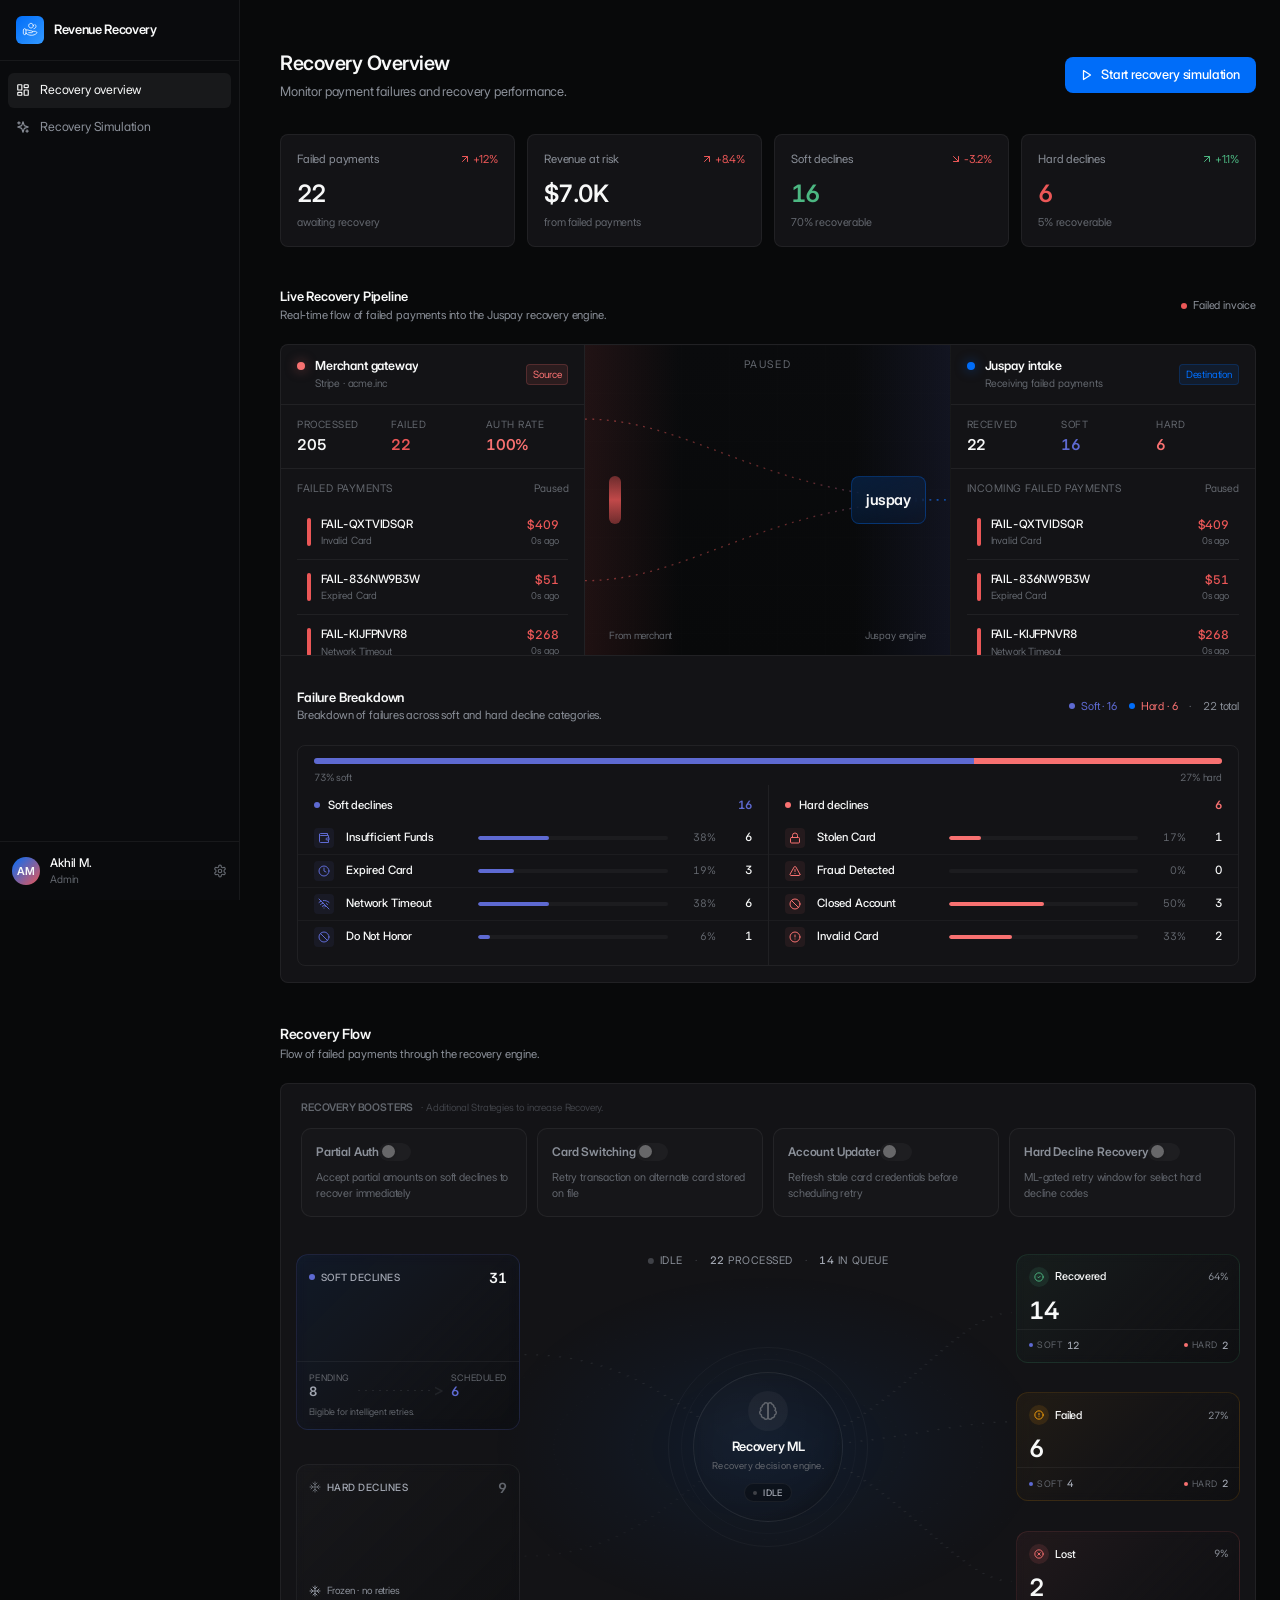
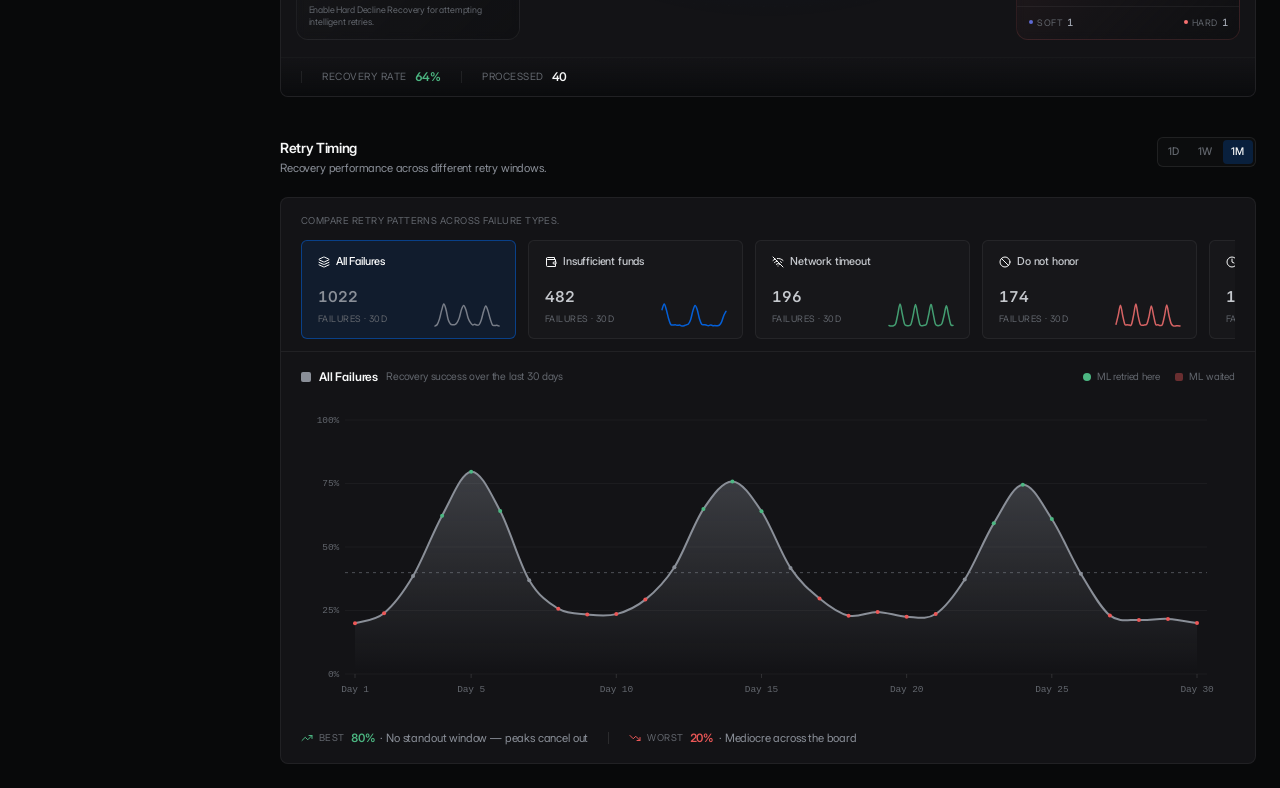
==== commit c4acbfff: "Always land on the landing page on reload; resume onboarding in place Previously, once a tab had ent" ====
--- a/index.html
+++ b/index.html
@@ -175,7 +175,7 @@
   // each new deploy always gets a guaranteed-clean slate regardless of
   // what accumulated before it.
   try{
-    var BUILD_V = 'c573a59d559d';
+    var BUILD_V = 'f2386a300034';
     if(localStorage.getItem('rrBuildVersion') !== BUILD_V){
       var _rrKeys = [];
       for(var _i=0;_i<localStorage.length;_i++){
@@ -252,7 +252,7 @@
     exit.innerHTML = '<svg width="15" height="15" viewBox="0 0 24 24" fill="none" stroke="currentColor" stroke-width="2" stroke-linecap="round" stroke-linejoin="round"><path d="M9 21H5a2 2 0 0 1-2-2V5a2 2 0 0 1 2-2h4"/><polyline points="16 17 21 12 16 7"/><line x1="21" y1="12" x2="9" y2="12"/></svg>';
     exit.onmouseenter = function(){ exit.style.color=TEXT; };
     exit.onmouseleave = function(){ exit.style.color=GRAY2; };
-    exit.onclick = function(){ localStorage.removeItem('rrSetupV2'); try{ sessionStorage.removeItem('rrInApp'); }catch(e){} location.reload(); };
+    exit.onclick = function(){ localStorage.removeItem('rrSetupV2'); try{ sessionStorage.removeItem('rrInApp'); }catch(e){} try{ sessionStorage.removeItem('rrWizardProgress'); }catch(e){} location.reload(); };
     profile.appendChild(exit);
   }
 
@@ -450,12 +450,21 @@
     window.rrFixInline();
   }
 
-  // Show the landing page on every fresh URL entry. We only jump straight to
-  // the dashboard when the user has entered the app within this tab session
-  // (set on skip/complete/explore below), so reopening the URL always lands
-  // on the hero first.
-  var _inApp = (function(){ try{ return sessionStorage.getItem('rrInApp')==='1'; }catch(e){ return false; } })();
-  if(localStorage.getItem('rrSetupV2') && _inApp){
+  // Show the landing page on every load -- including a plain refresh. The
+  // dashboard is reached only via the one page load that immediately follows
+  // finishing (or skipping) onboarding: that transition sets rrInApp and
+  // reloads, and this flag is consumed (removed) the instant it's read, so
+  // it only ever satisfies that single load. Any load after that -- another
+  // refresh, reopening the tab, pasting the link again -- finds no flag and
+  // falls through to the landing page below.
+  var _justEntered = (function(){
+    try{
+      var v = sessionStorage.getItem('rrInApp')==='1';
+      if(v) sessionStorage.removeItem('rrInApp');
+      return v;
+    }catch(e){ return false; }
+  })();
+  if(localStorage.getItem('rrSetupV2') && _justEntered){
     addExitBtn(); watchExitBtn(); watchGradients();
     setTimeout(window.rrFixGradients, 50);
     setTimeout(window.rrFixGradients, 200);
@@ -561,8 +570,32 @@
     check:'<svg width="12" height="12" viewBox="0 0 24 24" fill="none" stroke="currentColor" stroke-width="3"><polyline points="20 6 9 17 4 12"/></svg>'
   };
 
+  // Persist in-progress wizard state (current step + entered fields) per tab
+  // so a reload mid-onboarding resumes exactly where the user left off,
+  // instead of dropping them back at the landing page. Cleared once setup
+  // finishes/is skipped (state.js) or the user exits back to landing.
+  function saveProgress(){
+    if(stepIndex === -1){ clearProgress(); return; }
+    try{ sessionStorage.setItem('rrWizardProgress', JSON.stringify({stepIndex:stepIndex, state:state})); }catch(e){}
+  }
+  function clearProgress(){
+    try{ sessionStorage.removeItem('rrWizardProgress'); }catch(e){}
+  }
+  (function restoreProgress(){
+    try{
+      var raw = sessionStorage.getItem('rrWizardProgress');
+      if(!raw) return;
+      var saved = JSON.parse(raw);
+      if(saved && typeof saved.stepIndex === 'number' && saved.stepIndex > -1 && saved.stepIndex < STEPS.length){
+        stepIndex = saved.stepIndex;
+        if(saved.state) for(var k in saved.state) state[k] = saved.state[k];
+      }
+    }catch(e){}
+  })();
+
   /* ── render ── */
   function render(){
+    saveProgress();
     shell.innerHTML = '';
     if(stepIndex === -1){ renderLanding(); } else { renderWizard(); }
   }
@@ -696,7 +729,7 @@
     var topbar = el('div','display:flex;align-items:stretch;flex-shrink:0;border-bottom:1px solid '+BORDER);
     var topLeft = el('div','display:flex;align-items:center;gap:12px;padding:24px 32px 20px;width:280px;flex-shrink:0;background:'+(_L?'#ffffff':BG)+';box-sizing:border-box');
     var backBtn = btn('','display:flex;align-items:center;justify-content:center;width:30px;height:30px;border-radius:8px;border:none;background:none;color:'+TEXT+';cursor:pointer',
-      function(){ stepIndex > 0 ? (stepIndex--, render()) : (stepIndex=-1, render()); });
+      function(){ stepIndex > 0 ? (stepIndex--, render()) : (clearProgress(), stepIndex=-1, render()); });
     backBtn.innerHTML = '<svg width="18" height="18" viewBox="0 0 24 24" fill="none" stroke="currentColor" stroke-width="2"><polyline points="15 18 9 12 15 6"/></svg>';
     var title = el('span','font-size:16px;font-weight:700;color:'+TEXT);
     title.textContent = 'Revenue Recovery';
@@ -785,6 +818,7 @@
       function(){ close(); });
     var confirmBtn = btn('Continue to demo →','padding:8px 16px;border-radius:8px;border:1px solid '+BRAND+';background:'+BRAND+';color:#fff;font-size:12.5px;font-weight:600;cursor:pointer;font-family:inherit',
       function(){
+        clearProgress();
         localStorage.setItem('rrSetupV2','1');
         // matches the defaults shown in the list above
         try{ localStorage.setItem('rrPayProcessor','Stripe'); localStorage.setItem('rrBillProcessor','Chargebee'); }catch(e){}
@@ -912,7 +946,7 @@
       i.value = val; i.placeholder = placeholder; i.type = type||'text';
       i.onfocus = function(){ i.style.borderColor=BRAND; i.style.boxShadow='0 0 0 3px rgba(0,109,249,0.15)'; };
       i.onblur = function(){ i.style.borderColor=''+OL(0.08)+''; i.style.boxShadow='none'; };
-      i.oninput = function(){ onchange(i.value); };
+      i.oninput = function(){ onchange(i.value); saveProgress(); };
       return i;
     }
 
@@ -1120,6 +1154,7 @@
         container.appendChild(row);
       });
       container.appendChild(primaryBtn('Start exploring', false, function(){
+        clearProgress();
         localStorage.setItem('rrSetupV2','1');
         // carry the processors actually chosen in this wizard through to the
         // Overview's "Merchant gateway" card, instead of leaving it hardcoded
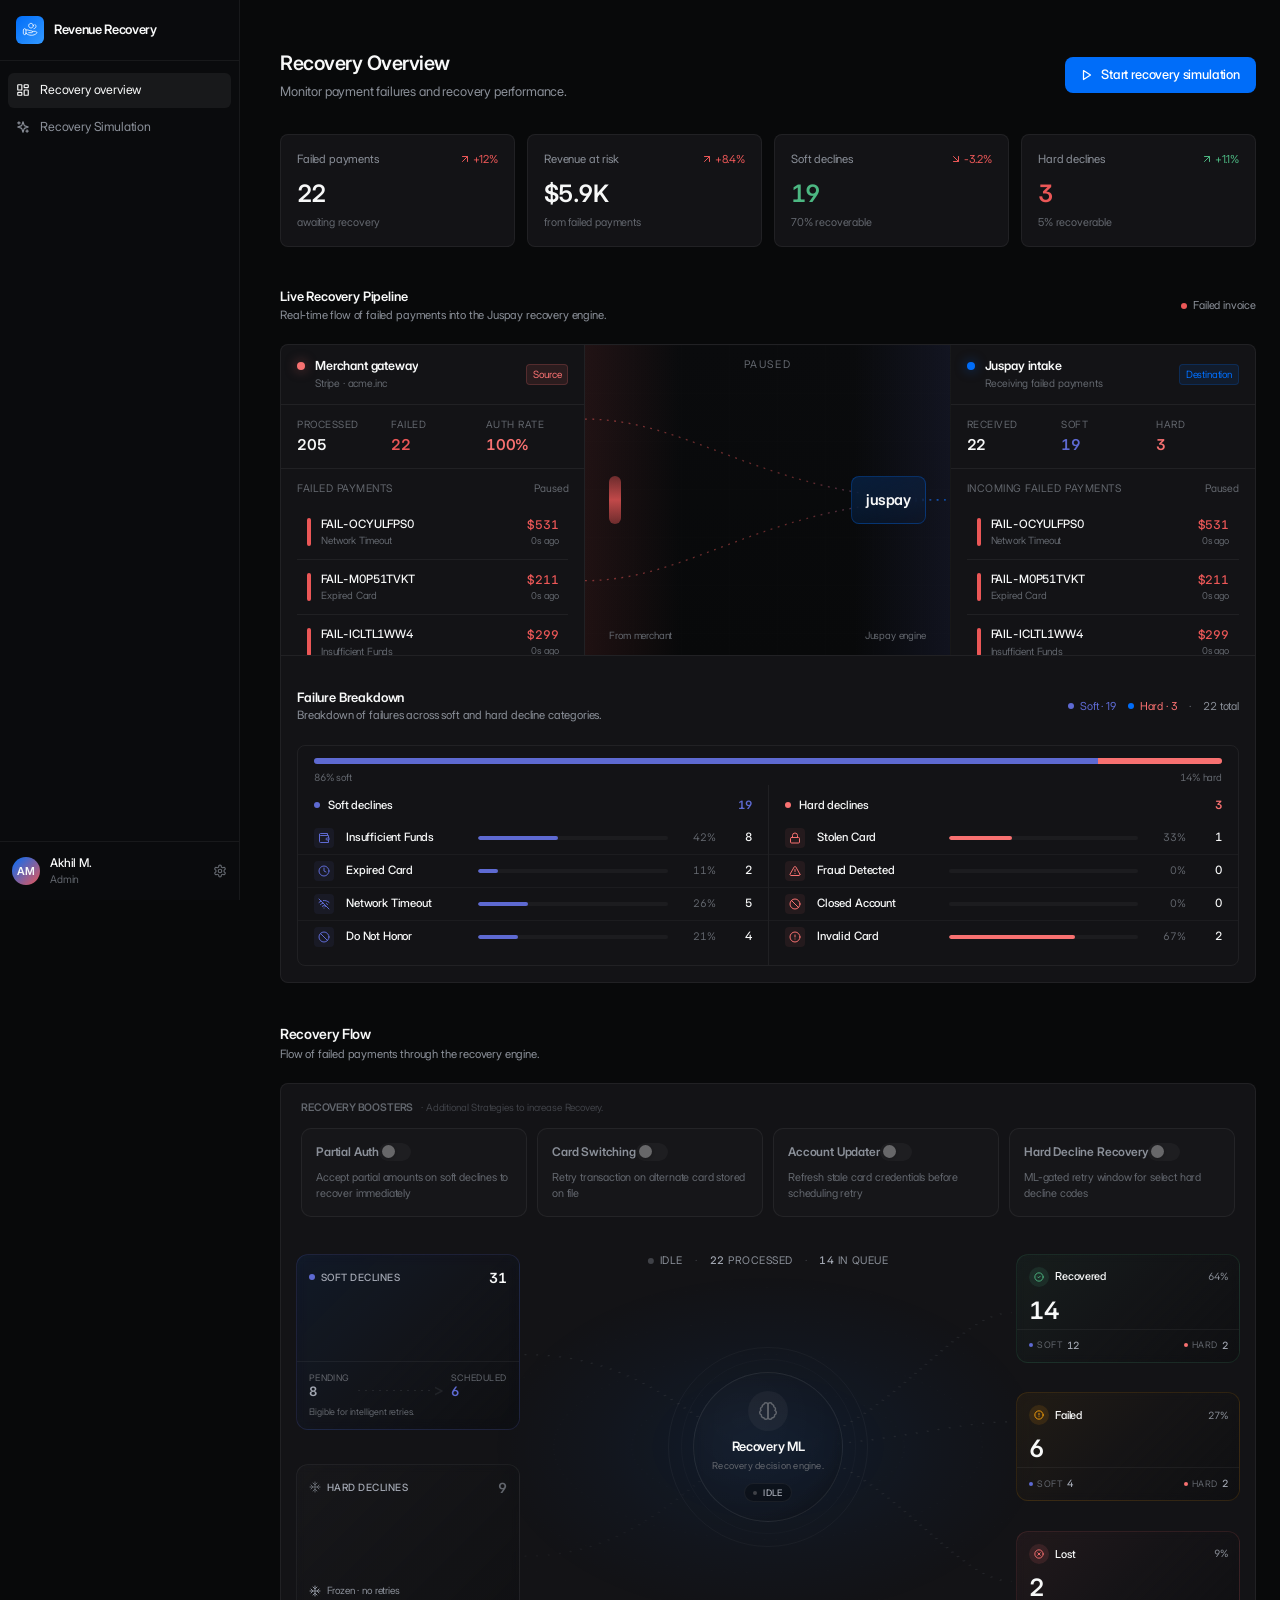
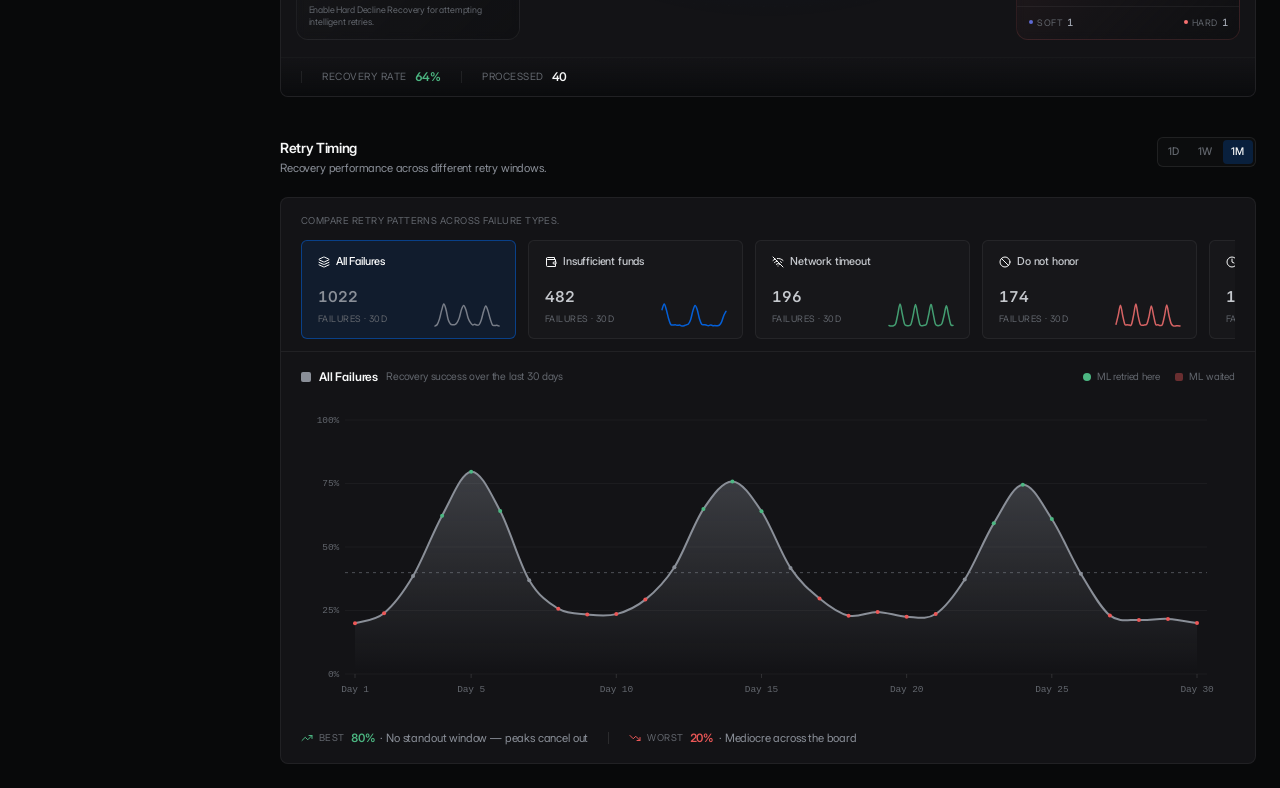
==== commit 6d377507: "Stop promising a settings screen that doesn't exist The "Use default setup" modal told users they co" ====
--- a/index.html
+++ b/index.html
@@ -175,7 +175,7 @@
   // each new deploy always gets a guaranteed-clean slate regardless of
   // what accumulated before it.
   try{
-    var BUILD_V = 'f2386a300034';
+    var BUILD_V = '4cb1f4f634ca';
     if(localStorage.getItem('rrBuildVersion') !== BUILD_V){
       var _rrKeys = [];
       for(var _i=0;_i<localStorage.length;_i++){
@@ -790,7 +790,7 @@
     var h = el('h2','font-size:15px;font-weight:700;color:'+TEXT+';margin:0 0 3px;letter-spacing:-0.01em');
     h.textContent = 'Use default setup';
     var sub = el('p','font-size:12px;color:'+GRAY+';line-height:1.5;margin:0');
-    sub.textContent = "We'll configure the demo with these defaults. Change any of this later from settings.";
+    sub.textContent = "We'll configure the demo with these defaults so you can start exploring right away.";
     hText.appendChild(h); hText.appendChild(sub);
     var xBtn = btn('','position:absolute;top:14px;right:14px;display:flex;align-items:center;justify-content:center;width:26px;height:26px;border-radius:8px;border:1px solid '+BORDER+';background:none;color:'+GRAY2+';cursor:pointer;padding:0',
       function(){ close(); });
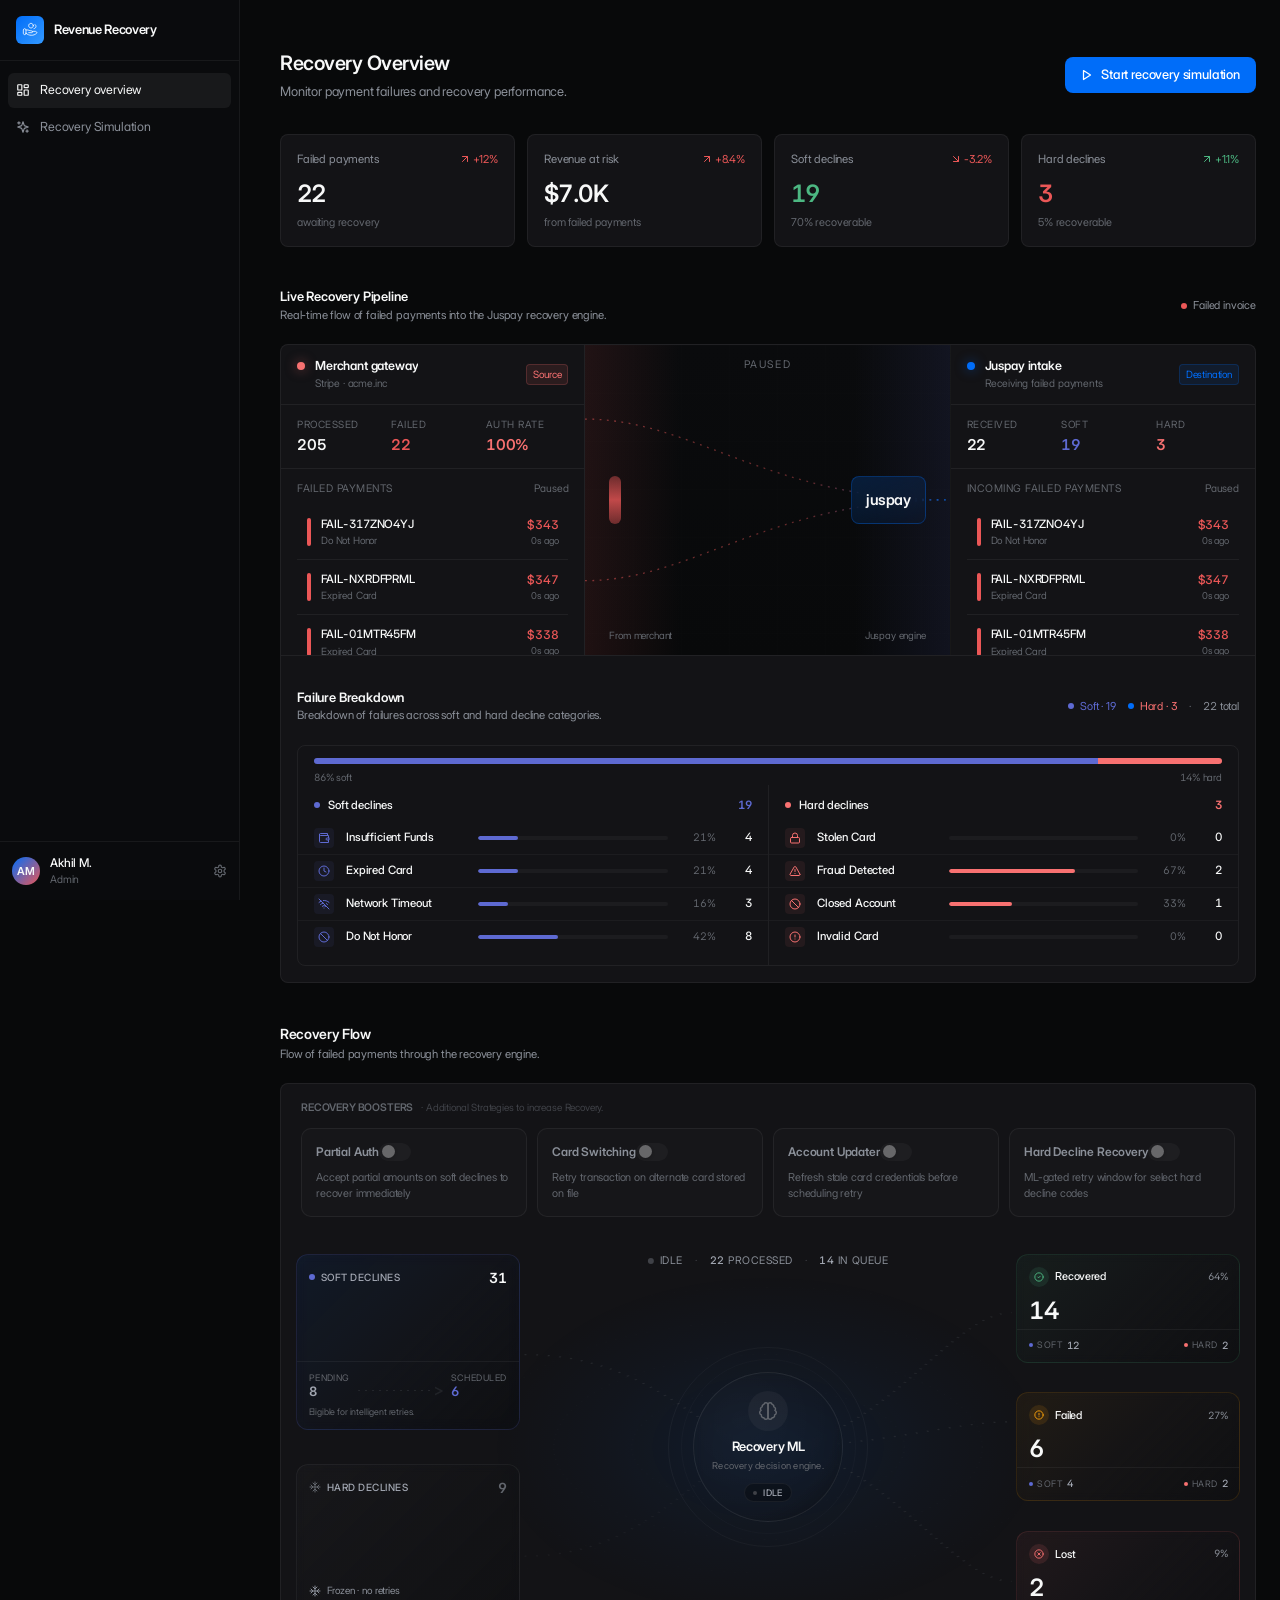
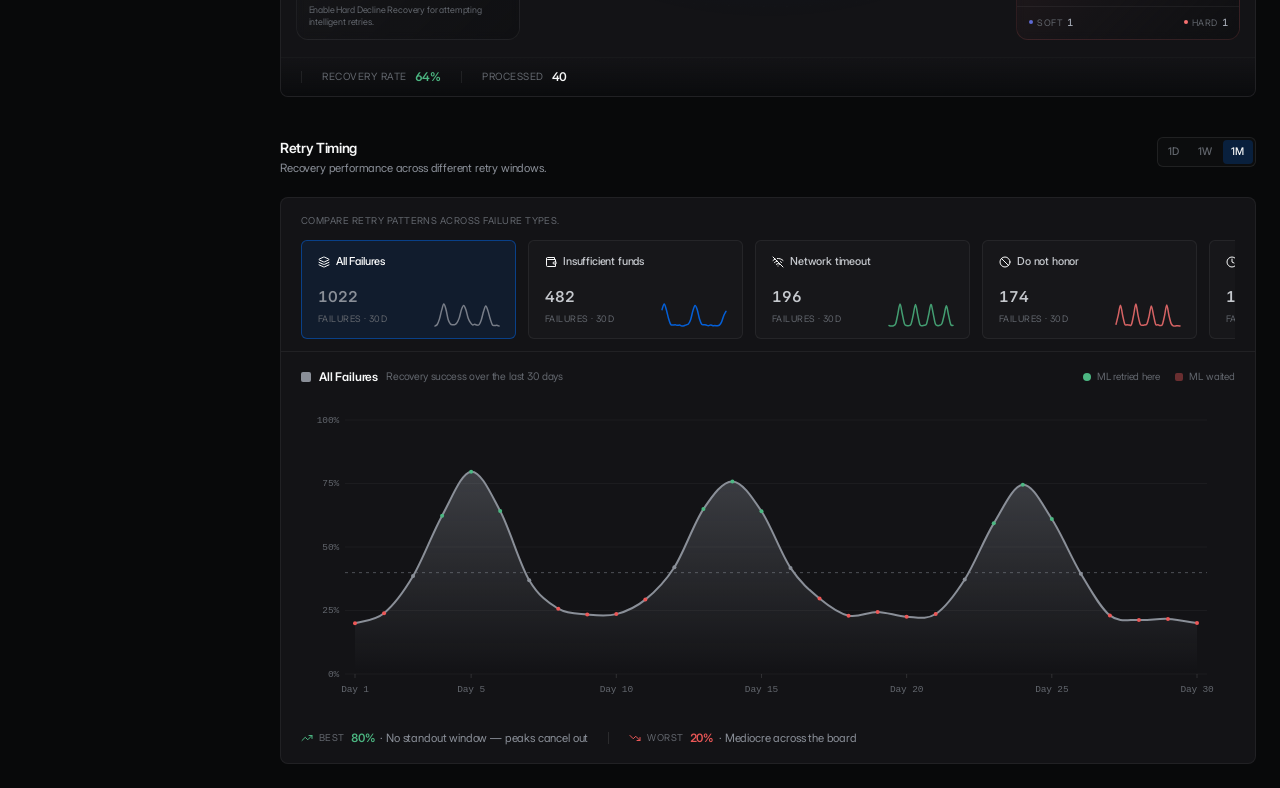
==== commit 89b71cb1: "Realign the default-setup modal and drop the arrow from its CTA The header icon sat inline before th" ====
--- a/index.html
+++ b/index.html
@@ -175,7 +175,7 @@
   // each new deploy always gets a guaranteed-clean slate regardless of
   // what accumulated before it.
   try{
-    var BUILD_V = '4cb1f4f634ca';
+    var BUILD_V = '7a335357e983';
     if(localStorage.getItem('rrBuildVersion') !== BUILD_V){
       var _rrKeys = [];
       for(var _i=0;_i<localStorage.length;_i++){
@@ -782,25 +782,26 @@
     var box = el('div','position:relative;width:100%;max-width:380px;background:'+CARD+';border:1px solid '+BORDER+';border-radius:14px;box-sizing:border-box;box-shadow:0 24px 60px rgba(0,0,0,0.35);overflow:hidden');
     box.onclick = function(e){ e.stopPropagation(); };
 
-    // header — icon tile mirrors the trigger button for continuity
-    var head = el('div','display:flex;align-items:flex-start;gap:11px;padding:18px 20px 0;position:relative');
-    var hIcon = el('span','display:flex;align-items:center;justify-content:center;width:30px;height:30px;border-radius:999px;background:rgba(0,109,249,0.10);border:1px solid rgba(0,109,249,0.18);color:'+BRAND+';flex-shrink:0');
+    // header — icon sits above the title/subtitle (rather than beside it) so
+    // every block in the modal -- title, subtitle, list, footer -- shares the
+    // same 20px left edge instead of the text trailing off wherever the icon
+    // happened to push it.
+    var head = el('div','padding:20px 20px 16px;position:relative');
+    var hIcon = el('span','display:flex;align-items:center;justify-content:center;width:30px;height:30px;border-radius:999px;background:rgba(0,109,249,0.10);border:1px solid rgba(0,109,249,0.18);color:'+BRAND+';margin-bottom:12px');
     hIcon.innerHTML = '<svg width="12" height="12" viewBox="0 0 24 24" fill="currentColor" stroke="none"><path d="M2.5 5.6v12.8c0 .8.9 1.3 1.6.9l9.2-6.4c.6-.4.6-1.4 0-1.8L4.1 4.7c-.7-.4-1.6.1-1.6.9z"/><path d="M12.5 5.6v12.8c0 .8.9 1.3 1.6.9l9.2-6.4c.6-.4.6-1.4 0-1.8l-9.2-6.4c-.7-.4-1.6.1-1.6.9z"/></svg>';
-    var hText = el('div','flex:1;min-width:0');
-    var h = el('h2','font-size:15px;font-weight:700;color:'+TEXT+';margin:0 0 3px;letter-spacing:-0.01em');
+    var h = el('h2','font-size:15px;font-weight:700;color:'+TEXT+';margin:0 0 4px;letter-spacing:-0.01em');
     h.textContent = 'Use default setup';
-    var sub = el('p','font-size:12px;color:'+GRAY+';line-height:1.5;margin:0');
+    var sub = el('p','font-size:12px;color:'+GRAY+';line-height:1.5;margin:0;max-width:300px');
     sub.textContent = "We'll configure the demo with these defaults so you can start exploring right away.";
-    hText.appendChild(h); hText.appendChild(sub);
     var xBtn = btn('','position:absolute;top:14px;right:14px;display:flex;align-items:center;justify-content:center;width:26px;height:26px;border-radius:8px;border:1px solid '+BORDER+';background:none;color:'+GRAY2+';cursor:pointer;padding:0',
       function(){ close(); });
     xBtn.innerHTML = '<svg width="12" height="12" viewBox="0 0 24 24" fill="none" stroke="currentColor" stroke-width="2.2" stroke-linecap="round"><line x1="18" y1="6" x2="6" y2="18"/><line x1="6" y1="6" x2="18" y2="18"/></svg>';
     xBtn.onmouseenter = function(){ xBtn.style.color = TEXT; };
     xBtn.onmouseleave = function(){ xBtn.style.color = GRAY2; };
-    head.appendChild(hIcon); head.appendChild(hText);
+    head.appendChild(hIcon); head.appendChild(h); head.appendChild(sub);
     box.appendChild(head); box.appendChild(xBtn);
 
-    var list = el('div','margin:14px 20px 16px;border:1px solid '+BORDER+';border-radius:10px;overflow:hidden');
+    var list = el('div','margin:0 20px 16px;border:1px solid '+BORDER+';border-radius:10px;overflow:hidden');
     defaults.forEach(function(d, i){
       var row = el('div','display:flex;align-items:center;justify-content:space-between;gap:12px;padding:9px 12px'+(i?';border-top:1px solid '+BORDER:''));
       var l = el('span','font-size:12px;color:'+GRAY+';white-space:nowrap');
@@ -816,7 +817,7 @@
     var foot = el('div','display:flex;align-items:center;justify-content:flex-end;gap:8px;padding:12px 20px;border-top:1px solid '+BORDER+';background:'+(_L?'#f8fafc':OL(0.02)));
     var cancelBtn = btn('Cancel','padding:8px 14px;border-radius:8px;border:1px solid '+BORDER+';background:'+CARD+';color:'+TEXT+';font-size:12.5px;font-weight:600;cursor:pointer;font-family:inherit',
       function(){ close(); });
-    var confirmBtn = btn('Continue to demo →','padding:8px 16px;border-radius:8px;border:1px solid '+BRAND+';background:'+BRAND+';color:#fff;font-size:12.5px;font-weight:600;cursor:pointer;font-family:inherit',
+    var confirmBtn = btn('Continue to demo','padding:8px 16px;border-radius:8px;border:1px solid '+BRAND+';background:'+BRAND+';color:#fff;font-size:12.5px;font-weight:600;cursor:pointer;font-family:inherit',
       function(){
         clearProgress();
         localStorage.setItem('rrSetupV2','1');
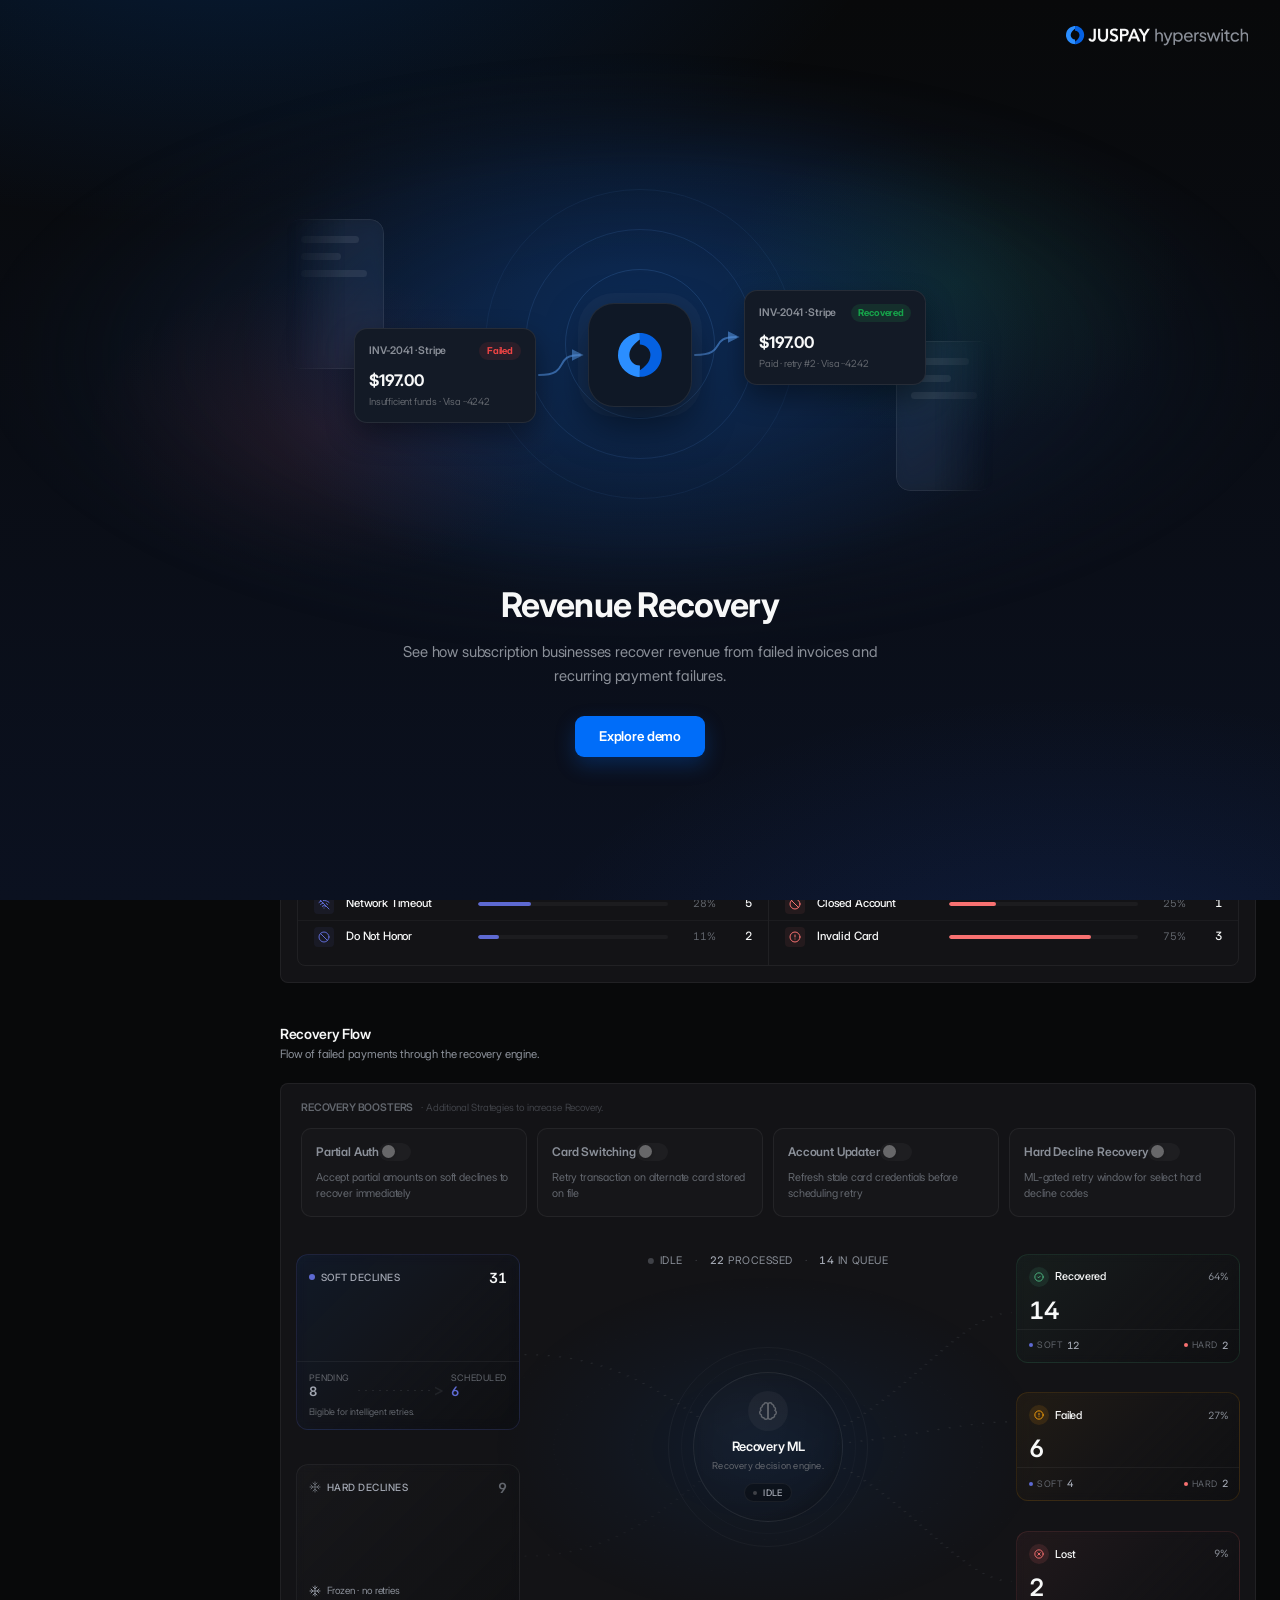
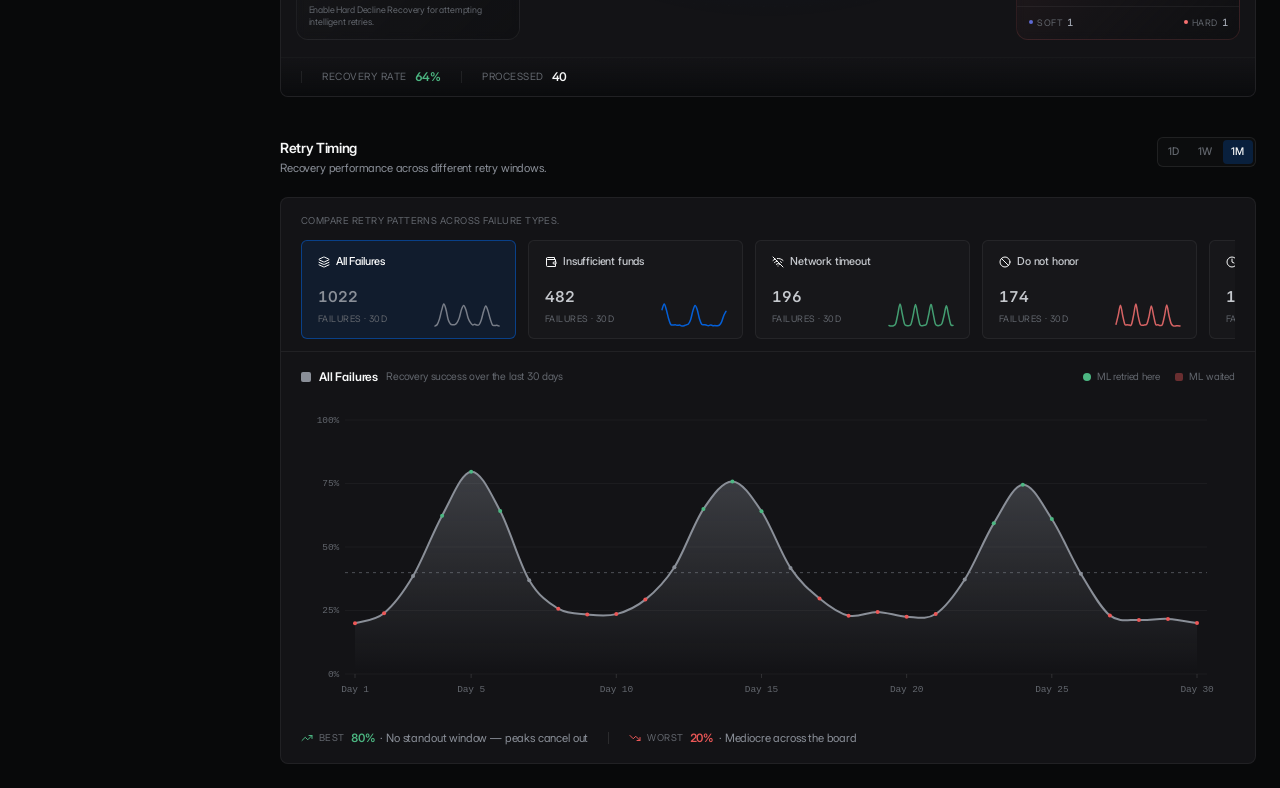
==== commit eac2b774: "Make the landing/onboarding shell mount resilient to hydration timing The shell was appended via a s" ====
--- a/index.html
+++ b/index.html
@@ -175,7 +175,7 @@
   // each new deploy always gets a guaranteed-clean slate regardless of
   // what accumulated before it.
   try{
-    var BUILD_V = '7a335357e983';
+    var BUILD_V = '1e32aa212017';
     if(localStorage.getItem('rrBuildVersion') !== BUILD_V){
       var _rrKeys = [];
       for(var _i=0;_i<localStorage.length;_i++){
@@ -1172,7 +1172,27 @@
     }
   }
 
-  setTimeout(function(){ document.body.appendChild(shell); render(); }, 50);
+  // Mount the shell and keep it mounted. A single fixed-delay setTimeout here
+  // used to be a race identical to the one already solved (and documented)
+  // for the nav-tab injection and gradient fixups below: on a slower device
+  // or a cold/no-store load, React's own hydration can still be settling the
+  // DOM when the timer fires, and the shell either never lands or gets
+  // wiped, silently leaving the raw dashboard visible with no landing page.
+  // Retry on a schedule and self-heal via a MutationObserver so this is
+  // resilient regardless of how long hydration takes.
+  function rrEnsureShell(){
+    if(!document.body.contains(shell)){
+      document.body.appendChild(shell);
+      render();
+    }
+  }
+  rrEnsureShell();
+  setTimeout(rrEnsureShell, 50);
+  setTimeout(rrEnsureShell, 300);
+  setTimeout(rrEnsureShell, 800);
+  setTimeout(rrEnsureShell, 1500);
+  setTimeout(rrEnsureShell, 3000);
+  try{ new MutationObserver(rrEnsureShell).observe(document.body, {childList:true}); }catch(e){}
 })();
 </script><script>
 (function(){
